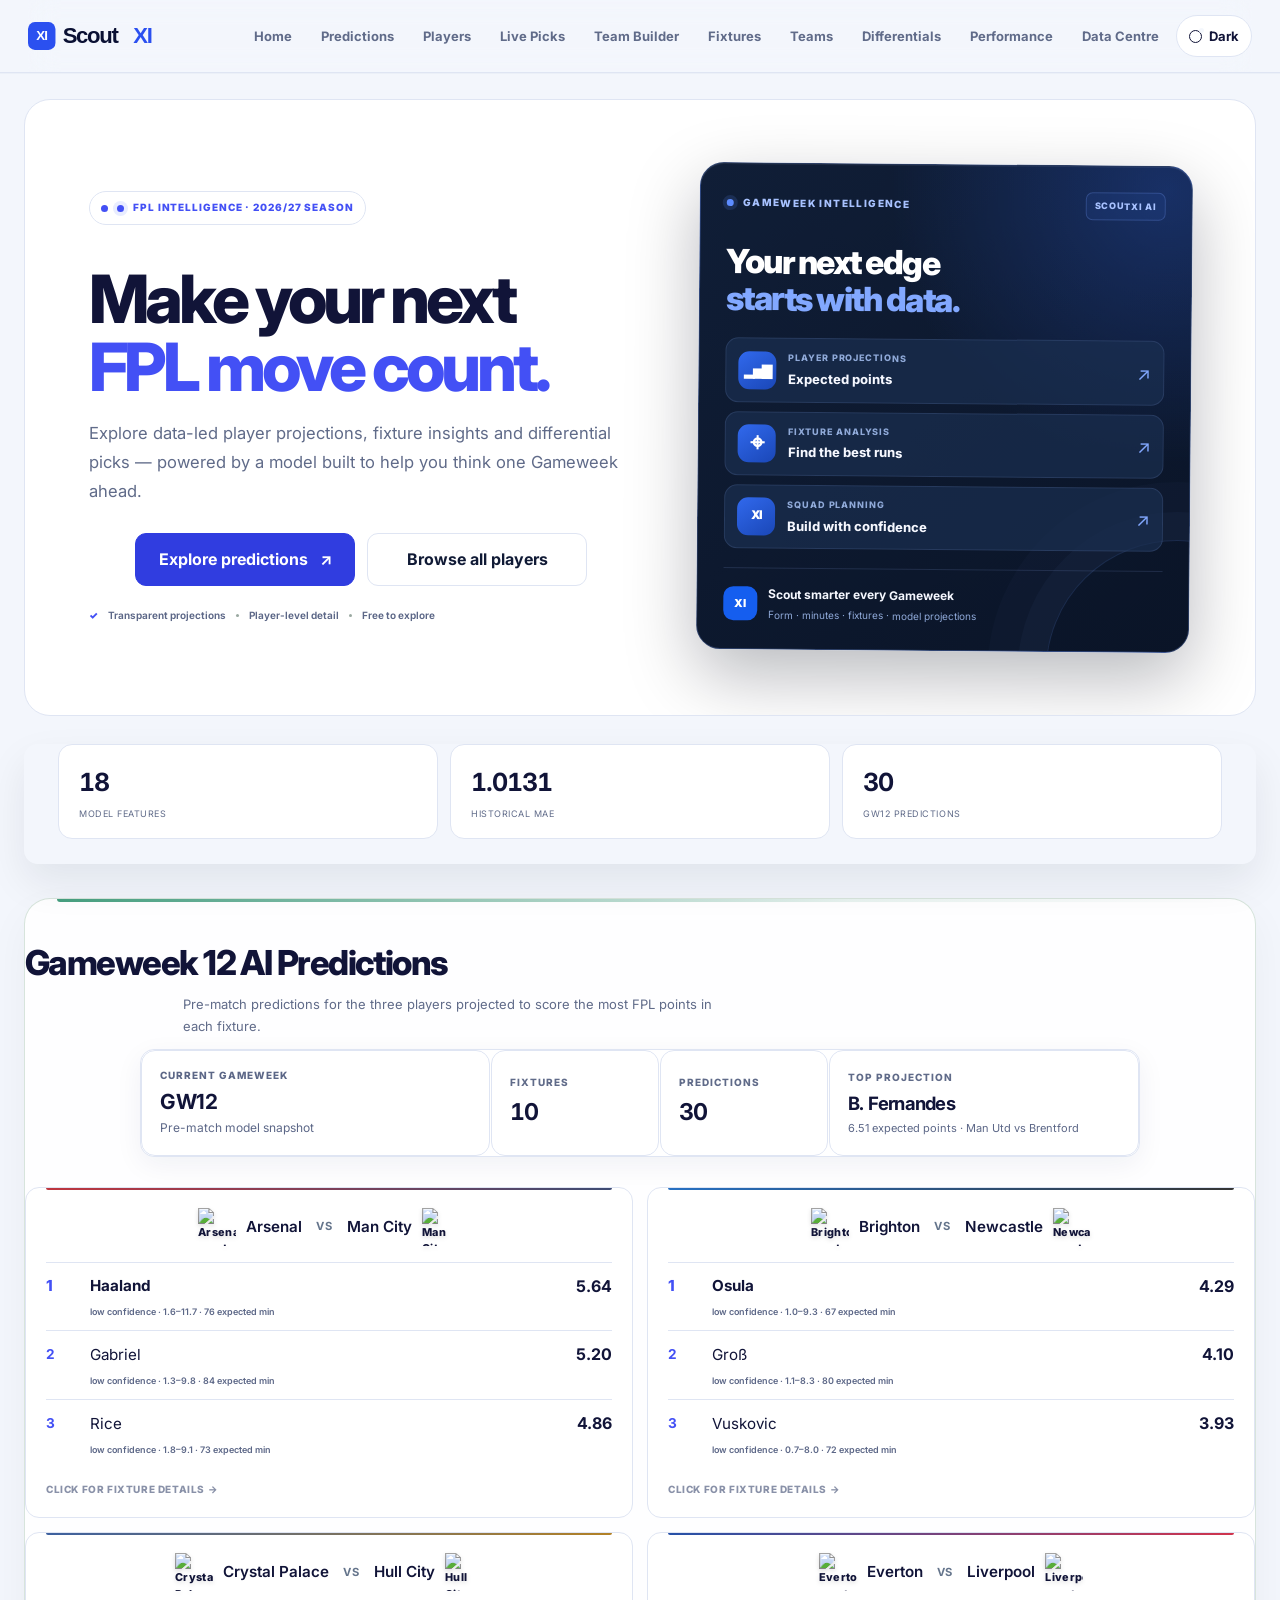
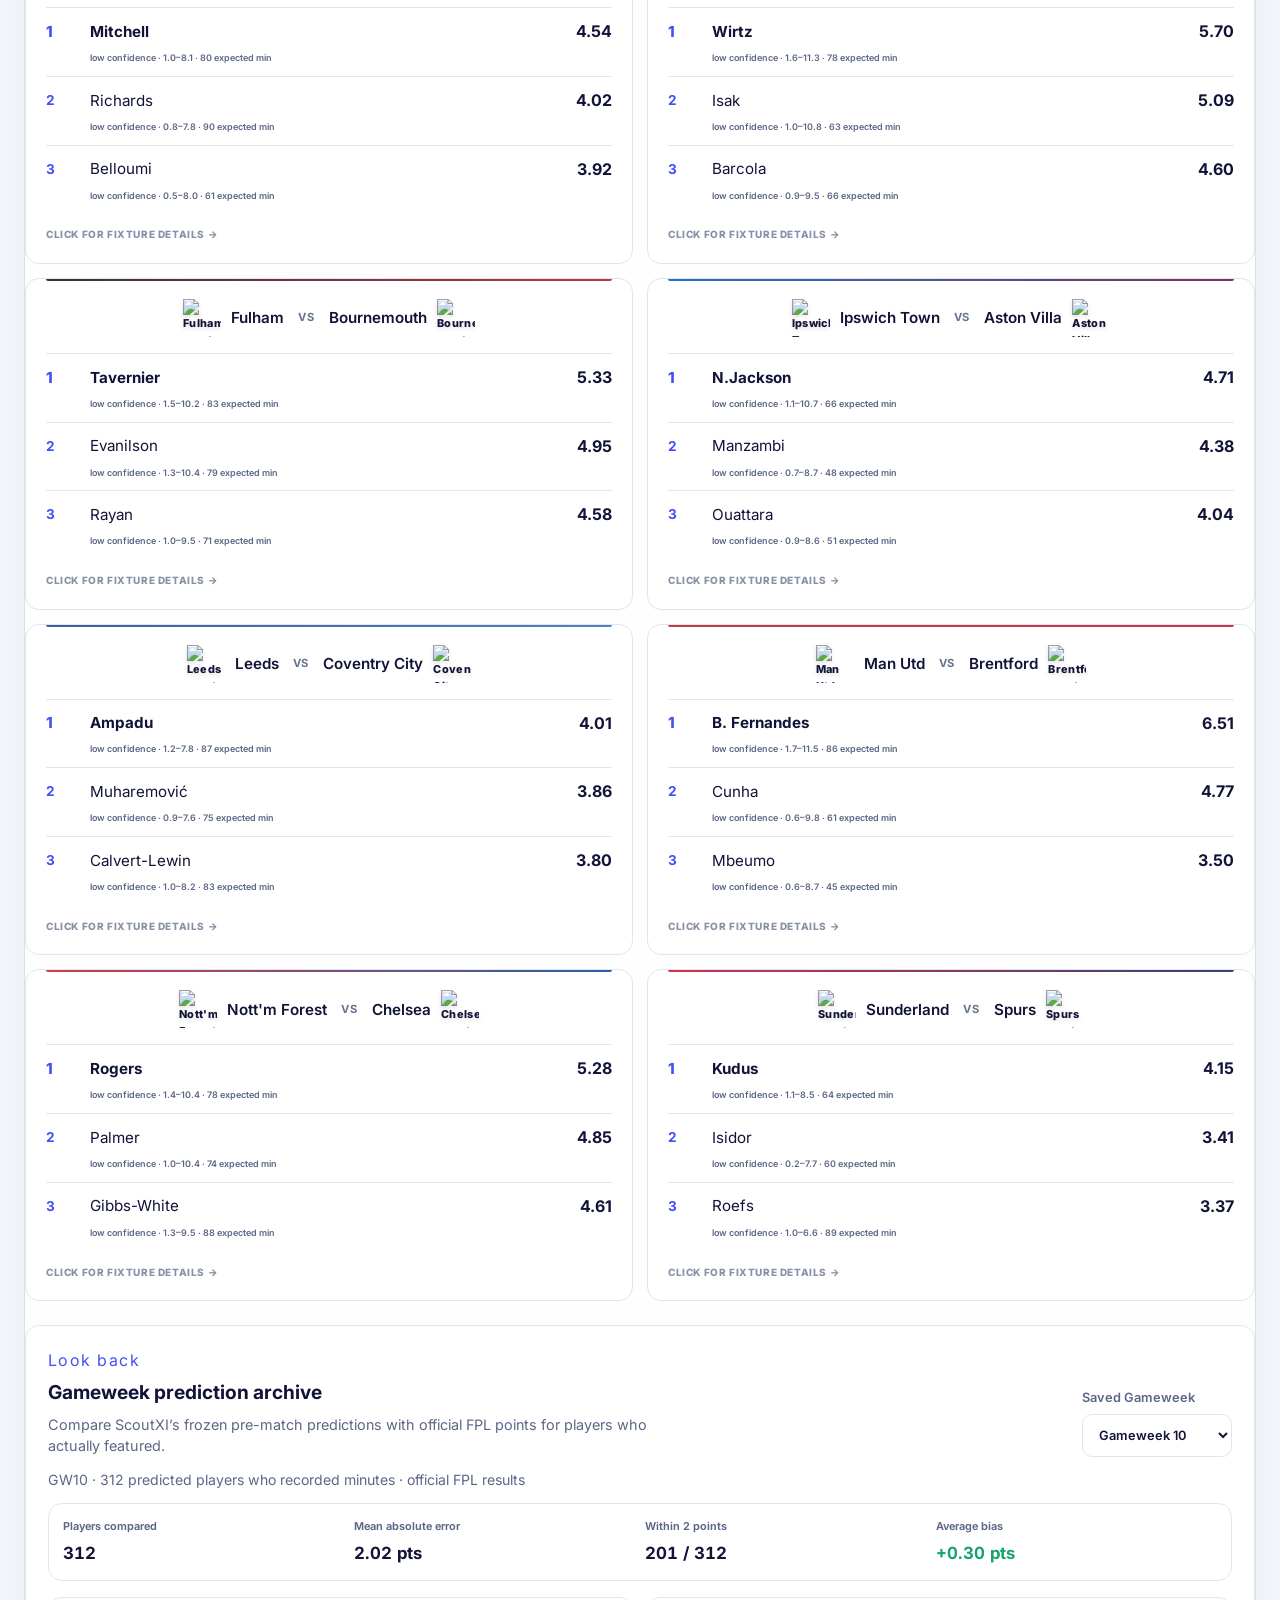
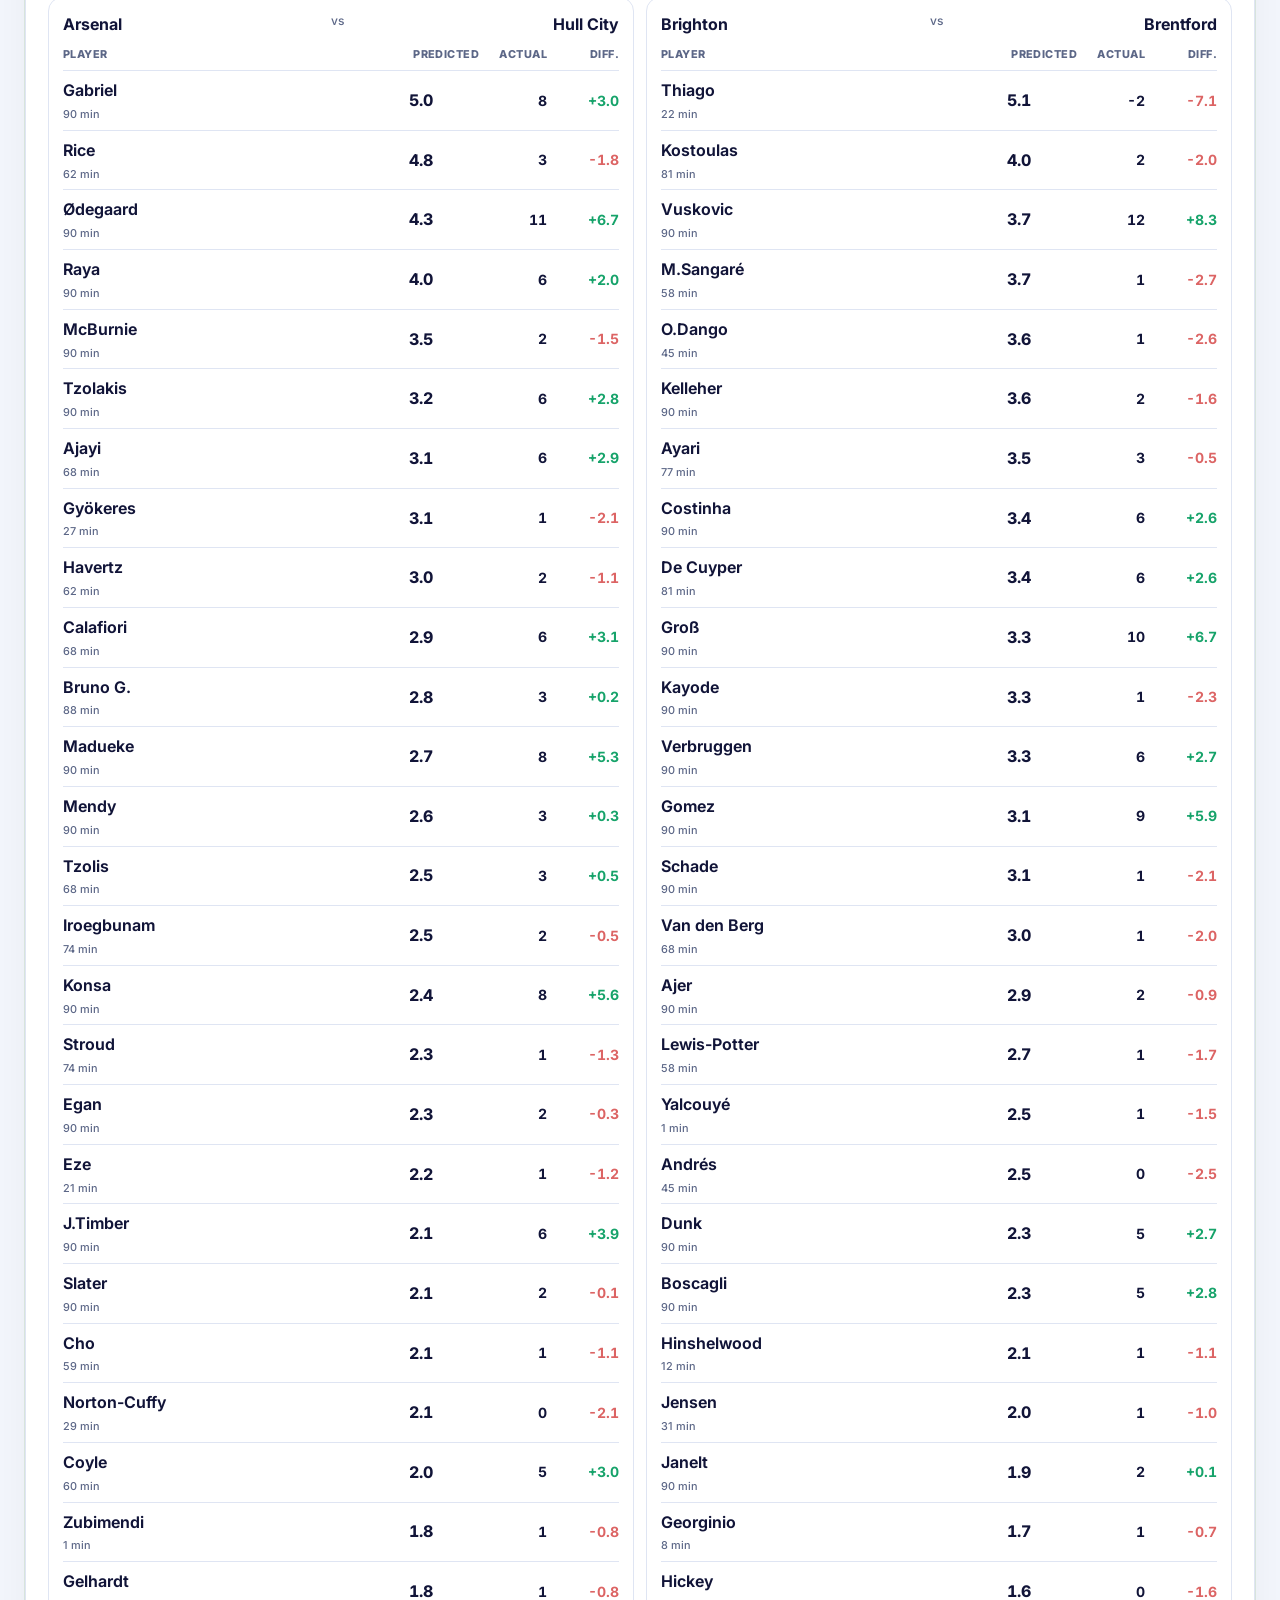
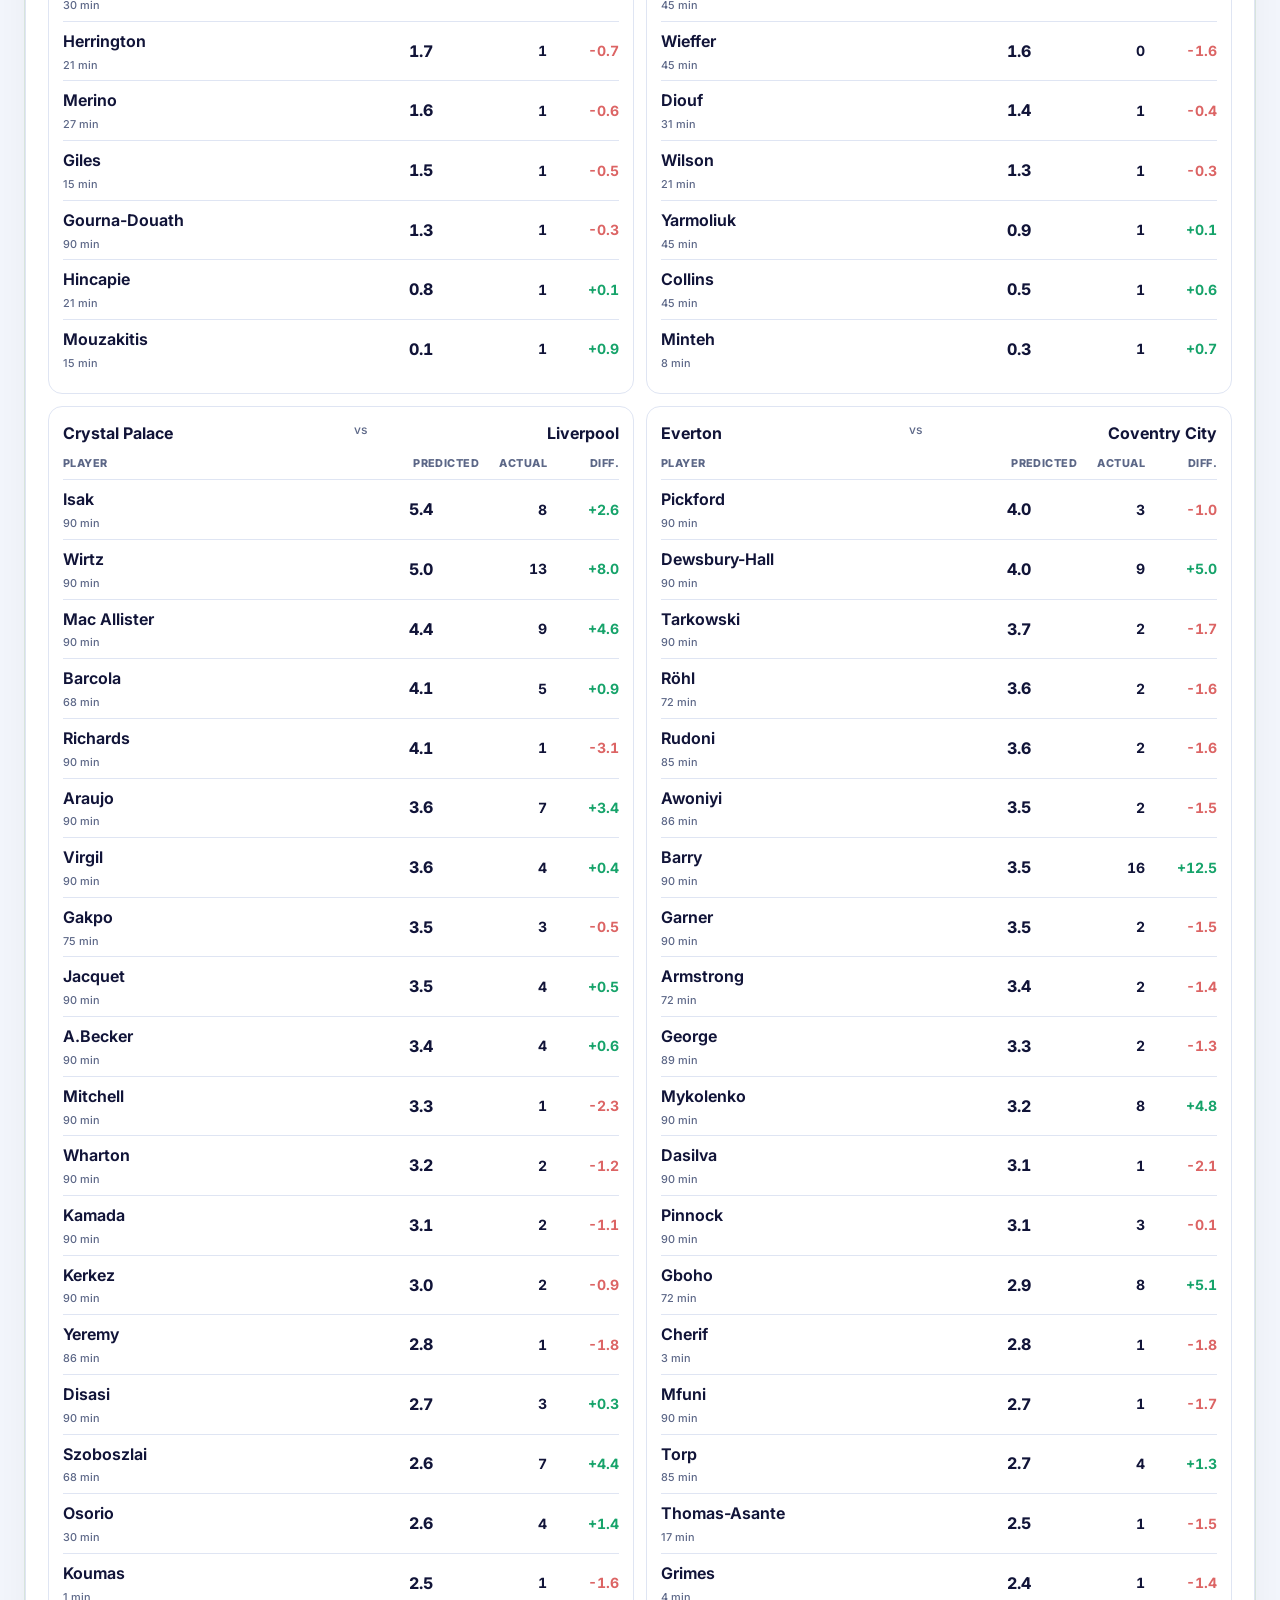
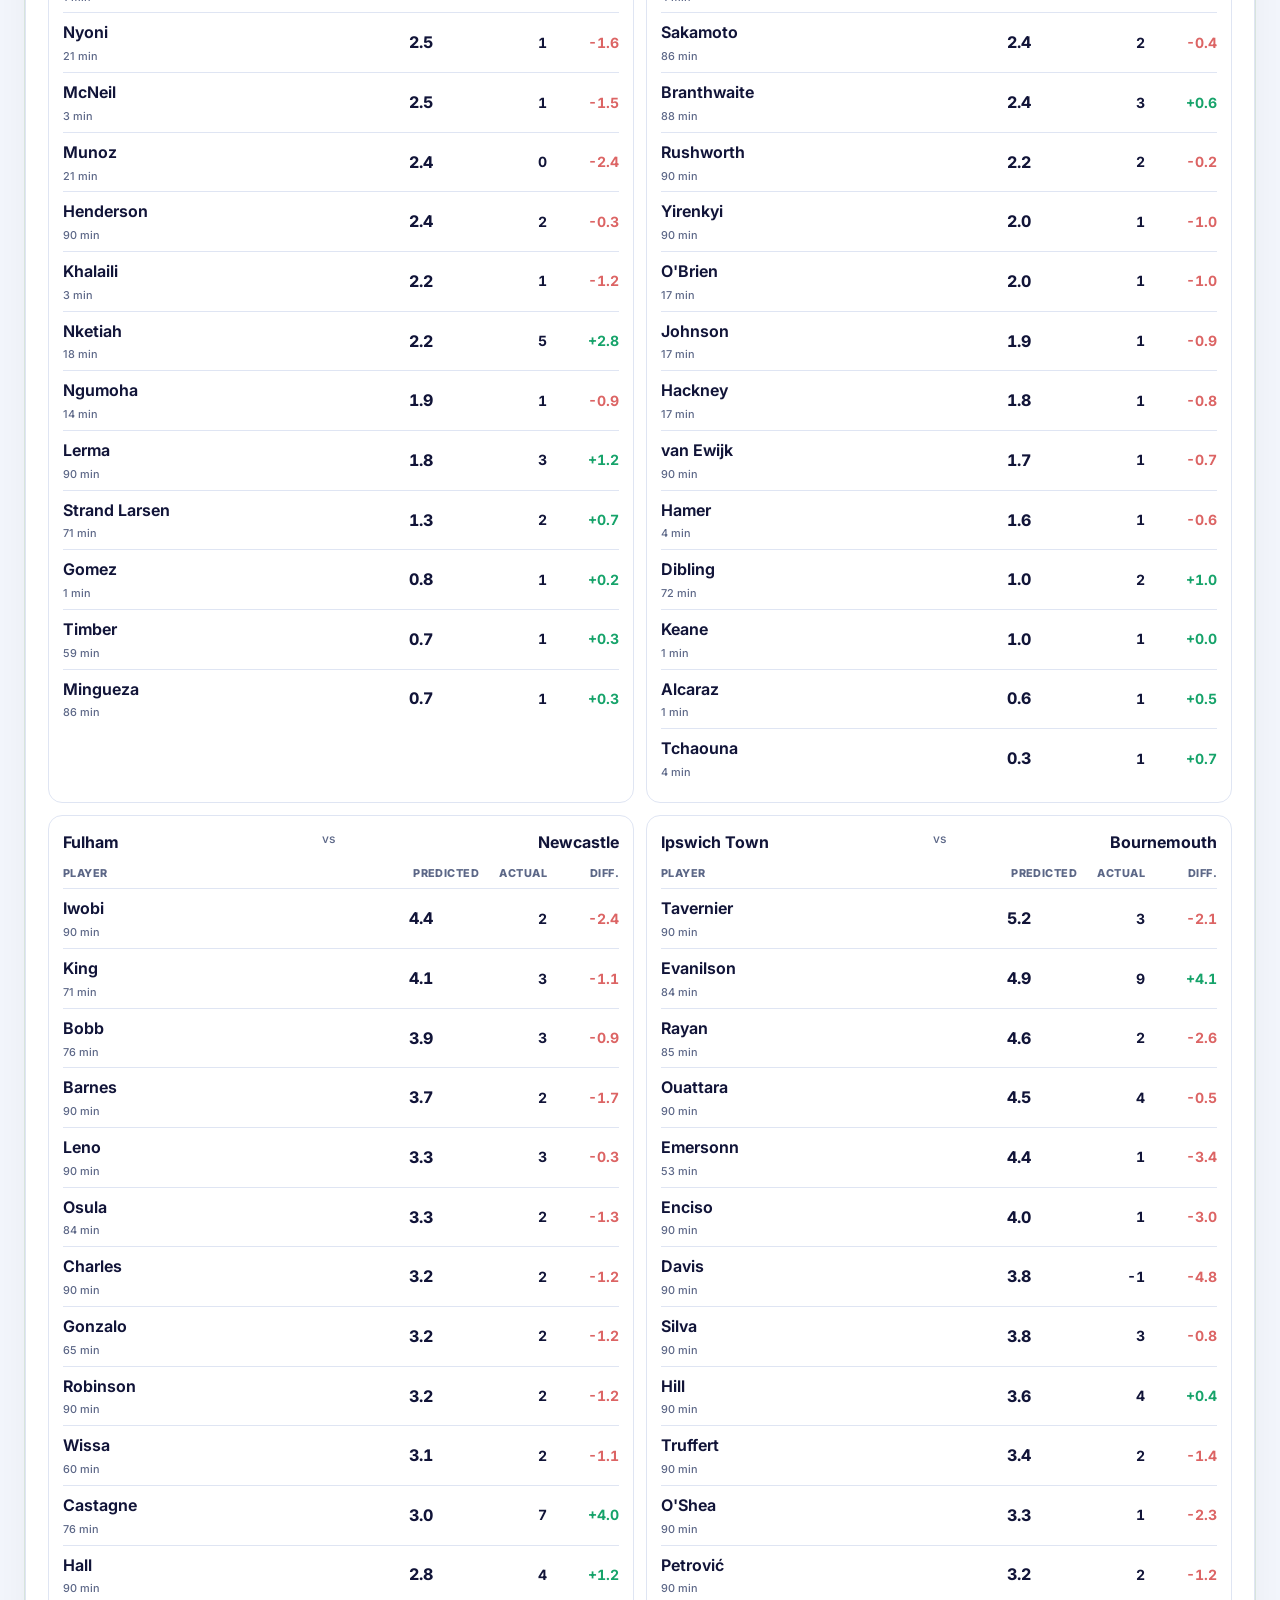
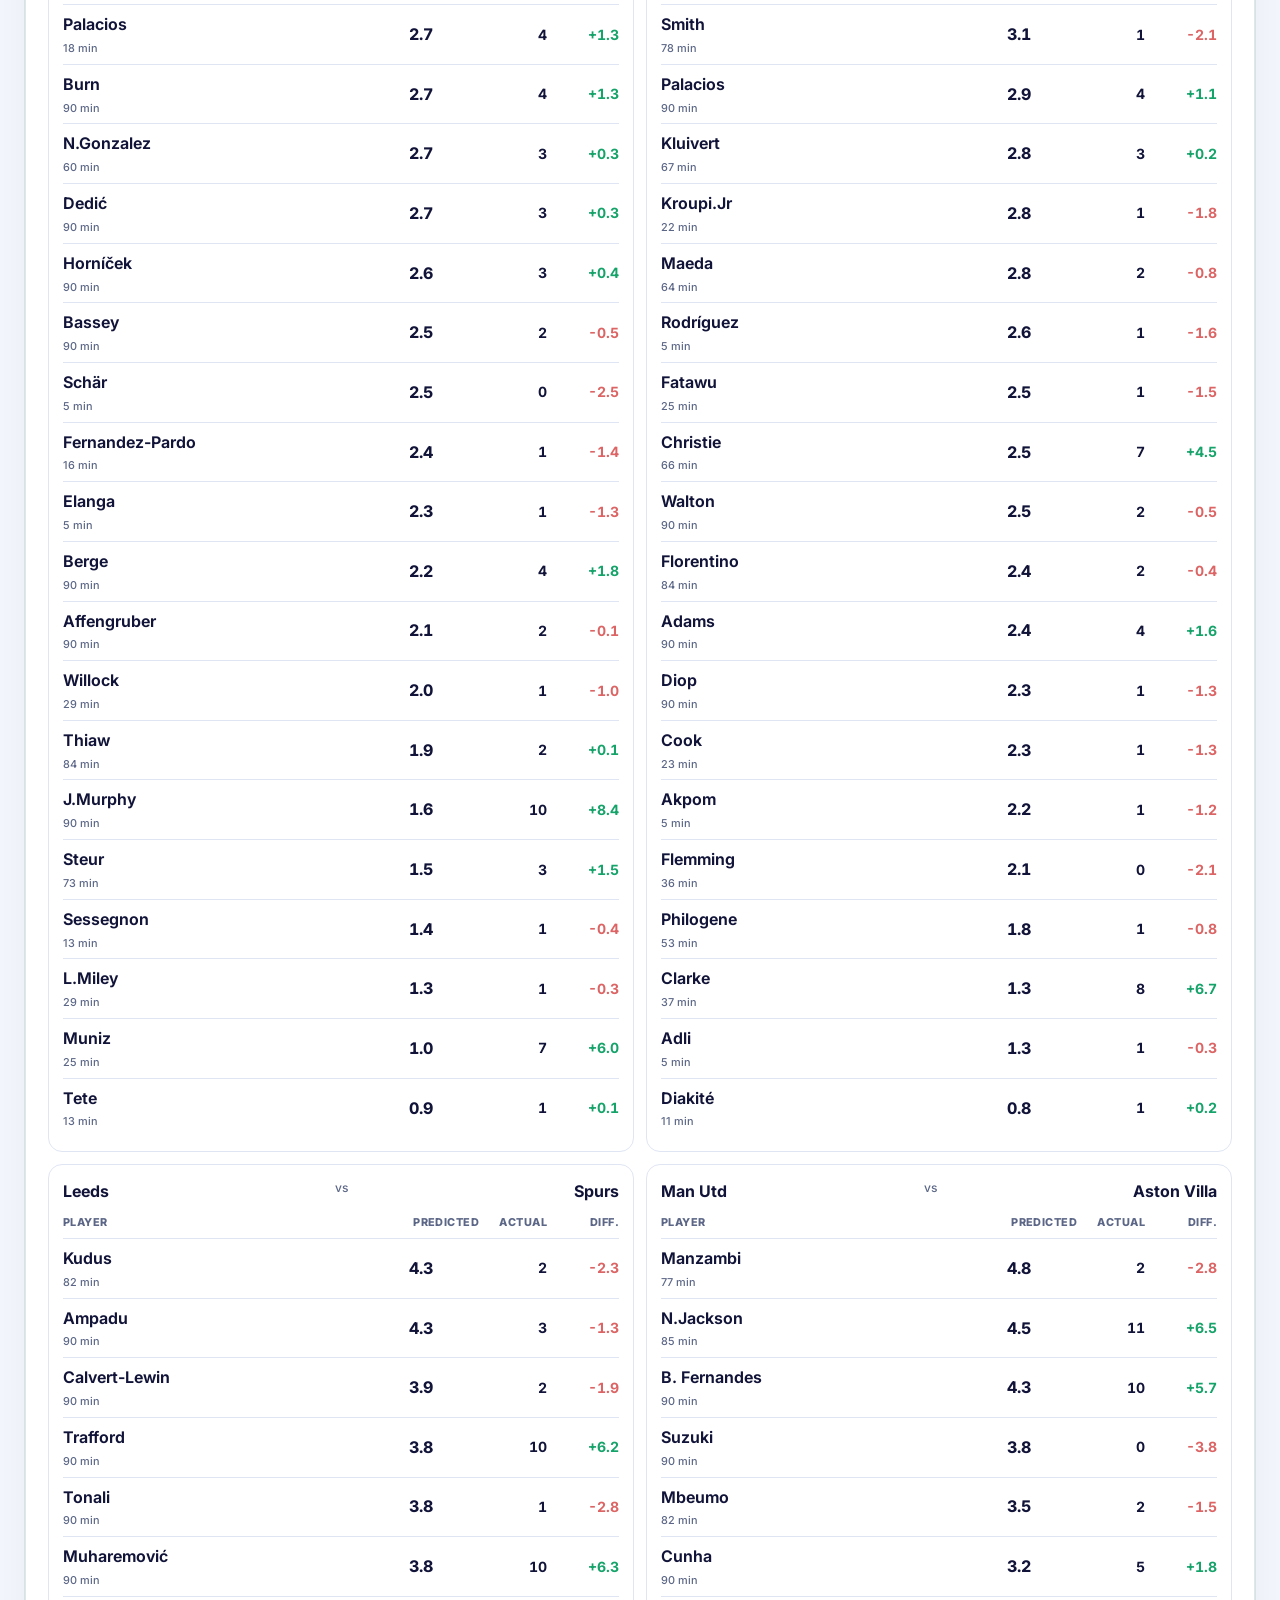
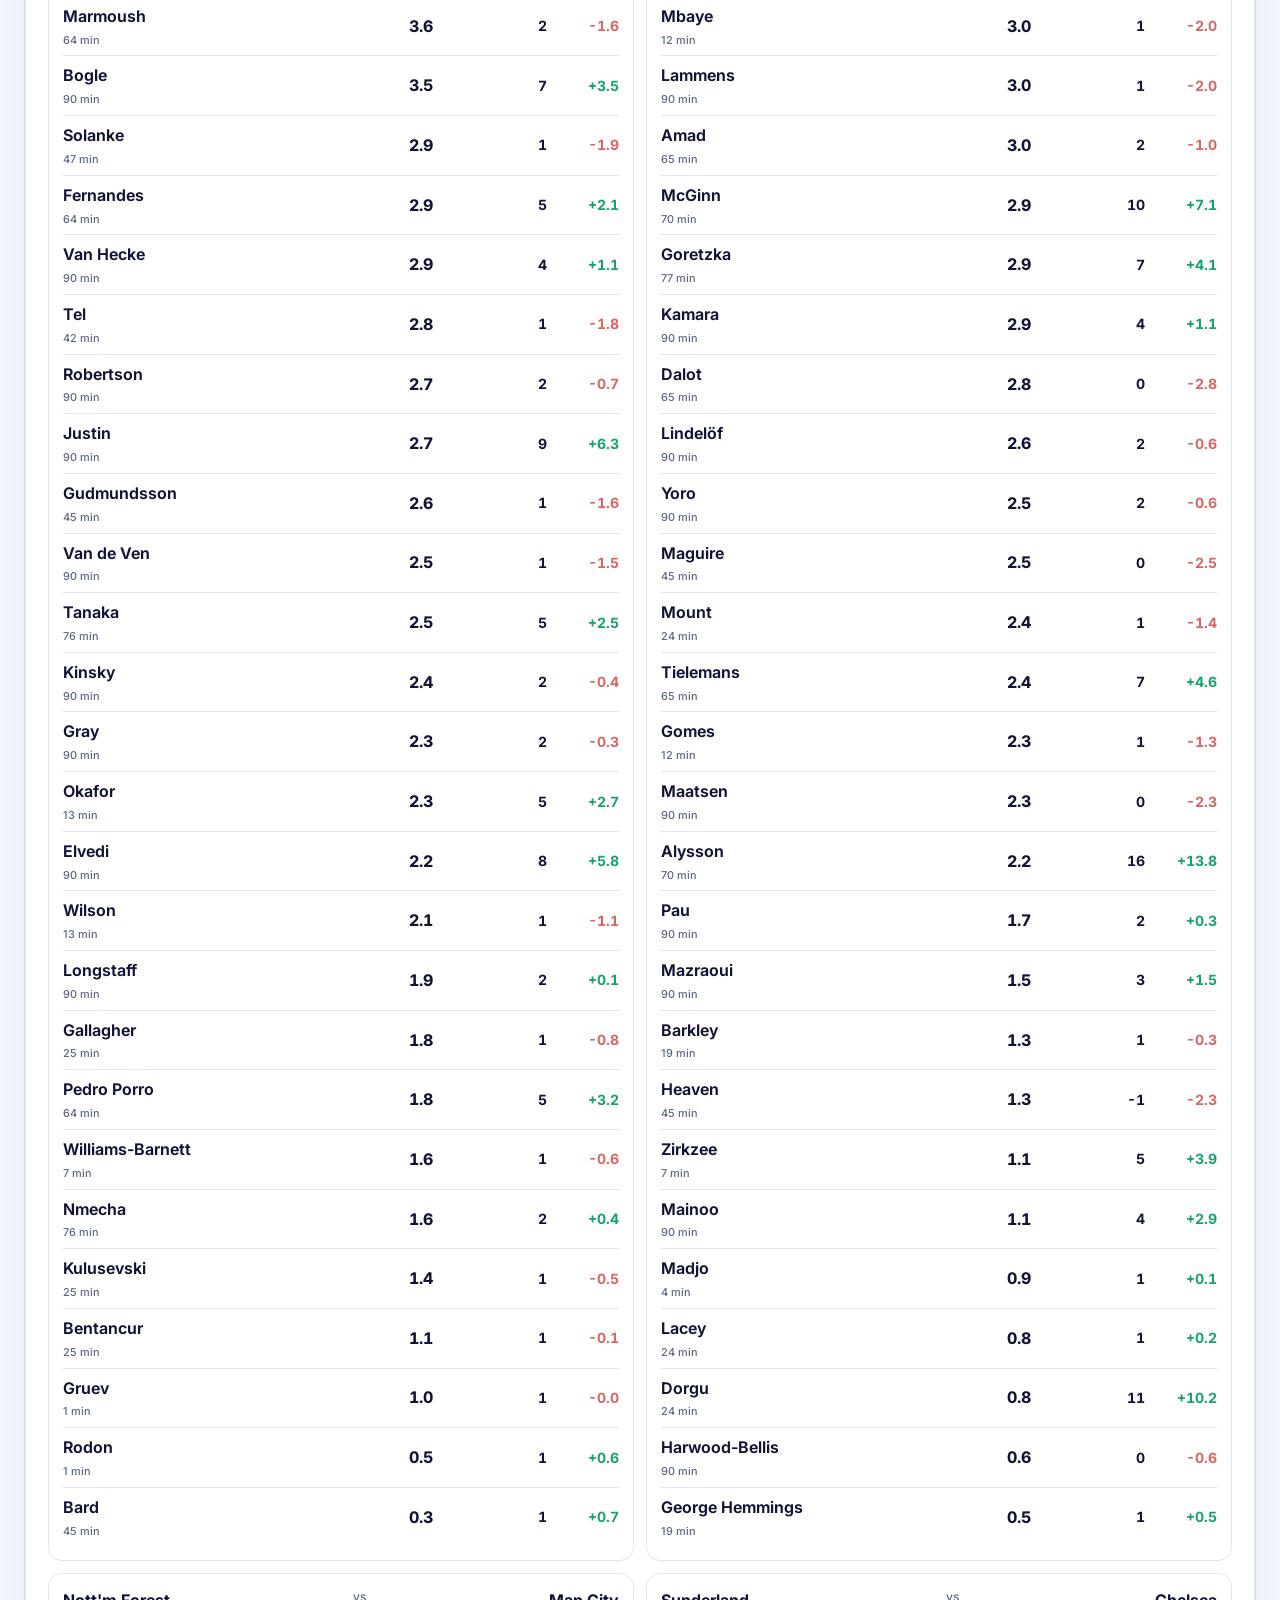
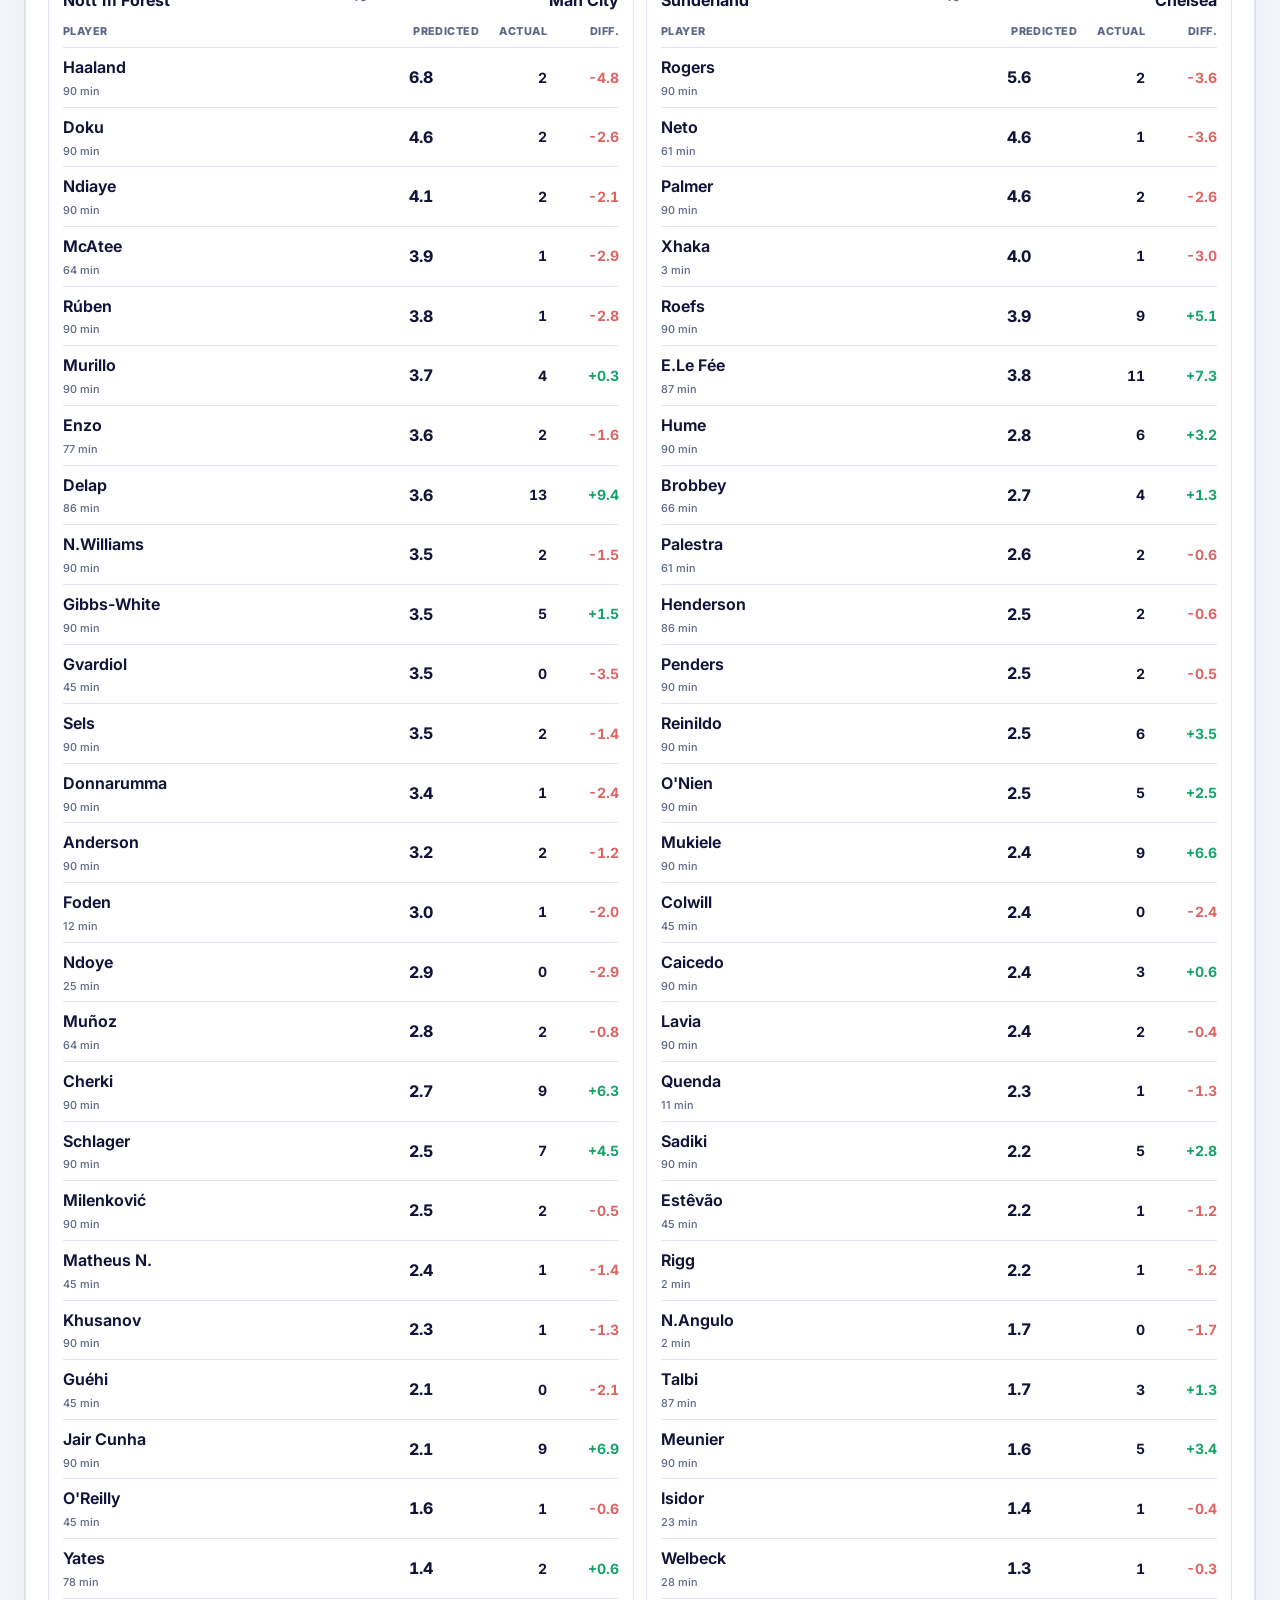
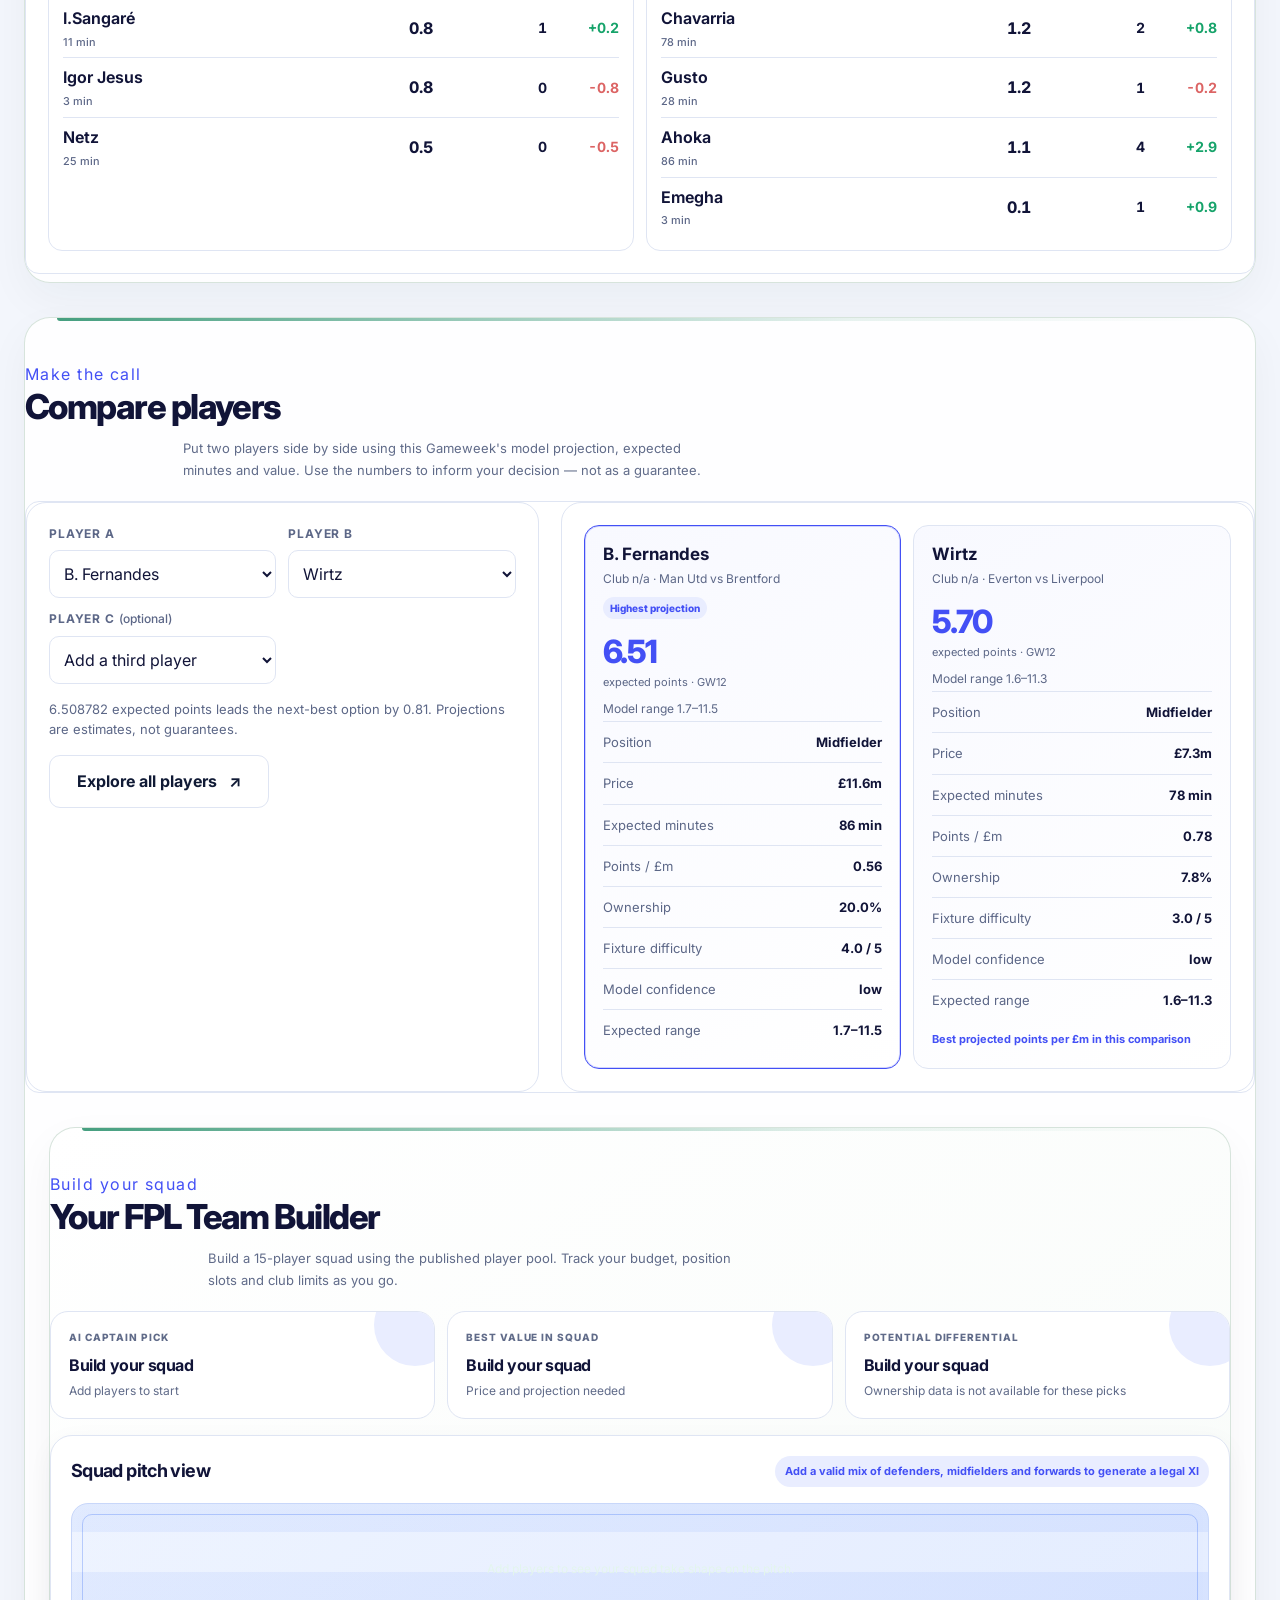
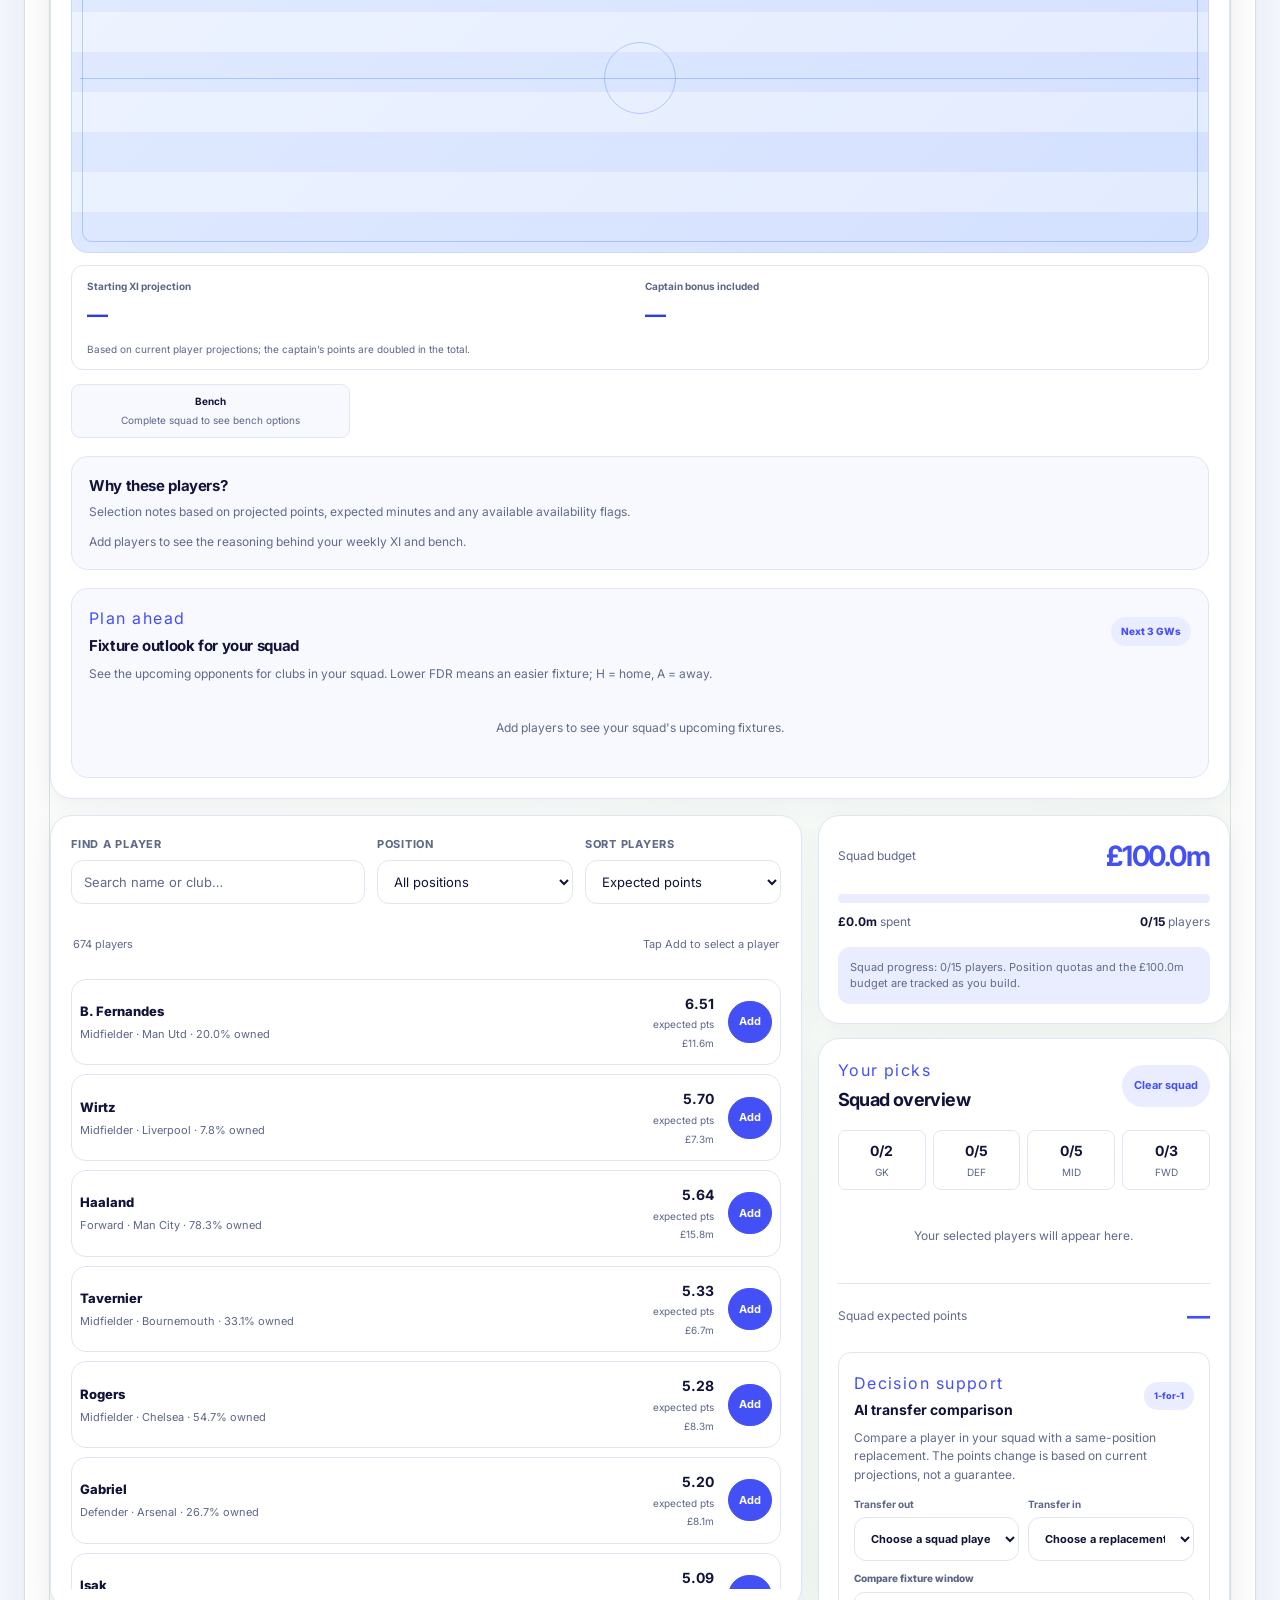
==== index.html @ 13b065d4 "Update Gameweek 12 predictions and player data" ====
<!DOCTYPE html>
<html lang="en">
<head>
    <meta charset="UTF-8">
    <meta name="viewport" content="width=device-width, initial-scale=1.0">

    <title>ScoutXI · AI-powered FPL analytics</title>
    <meta name="description" content="ScoutXI uses AI-powered predictions, player analytics, fixture difficulty and squad planning to help Fantasy Premier League managers make smarter decisions.">
    <meta property="og:type" content="website">
    <meta property="og:title" content="ScoutXI — Make your next FPL move count">
    <meta property="og:description" content="AI-powered FPL predictions, player insights, fixture difficulty and smarter squad planning.">
    <meta property="og:url" content="https://jahkseh.github.io/ai-fpl-predictor/">
    <meta property="og:image" content="https://jahkseh.github.io/ai-fpl-predictor/social-preview.svg">
    <meta property="og:image:width" content="1200">
    <meta property="og:image:height" content="630">
    <meta name="twitter:card" content="summary_large_image">
    <meta name="twitter:title" content="ScoutXI — Make your next FPL move count">
    <meta name="twitter:description" content="AI-powered FPL predictions, player insights and smarter squad planning.">
    <meta name="twitter:image" content="https://jahkseh.github.io/ai-fpl-predictor/social-preview.svg">
    <meta name="theme-color" content="#2B50F0">
    <link rel="icon" type="image/svg+xml" href="assets/scoutxi-icon.svg">

    <style>
        * {
            box-sizing: border-box;
            margin: 0;
            padding: 0;
        }

        body {
            font-family: Arial, Helvetica, sans-serif;
            background: #0b1220;
color: #e5e7eb;
        }

      :root {
    --bg: #0b1220;
    --surface: #111827;
    --surface-soft: #162033;
    --border: #243047;
    --text: #e5e7eb;
    --text-muted: #94a3b8;
    --accent: #27d17f;
    --accent-hover: #20b86d;
    --hero: #0f172a;
    --header: #0f172a;
    --footer: #0f172a;
}

body {
    font-family: Arial, Helvetica, sans-serif;
    background: var(--bg);
    color: var(--text);
    transition: background 0.25s ease, color 0.25s ease;
}

header {
    background: var(--header);
    color: white;
    padding: 20px 40px;
}

.navbar {
    max-width: 1200px;
    margin: 0 auto;
    display: flex;
    justify-content: space-between;
    align-items: center;
}

.logo {
    font-size: 24px;
    font-weight: 700;
}

.logo span {
    color: var(--accent);
}

nav a {
    color: white;
    text-decoration: none;
    margin-left: 25px;
    font-size: 15px;
}

nav a:hover {
    color: var(--accent);
}

.hero {
    background: var(--hero);
    color: white;
    padding: 80px 20px 100px;
    text-align: center;
    position: relative;
    overflow: hidden;
}

.hero::before {
    content: "";
    position: absolute;
    inset: 28px 8%;
    border: 1px solid rgba(255, 255, 255, 0.07);
    border-radius: 18px;
    background:
        linear-gradient(
            to right,
            transparent 49.9%,
            rgba(255, 255, 255, 0.06) 50%,
            transparent 50.1%
        );
}

.hero::after {
    content: "";
    position: absolute;
    width: 150px;
    height: 150px;
    border: 1px solid rgba(255, 255, 255, 0.07);
    border-radius: 50%;
    left: 50%;
    top: 50%;
    transform: translate(-50%, -50%);
}

.hero > * {
    position: relative;
    z-index: 1;
}

.hero h1 {
    font-size: 52px;
    margin-bottom: 20px;
}

.hero h1 span {
    color: var(--accent);
}

.hero p {
    max-width: 650px;
    margin: 0 auto 30px;
    font-size: 18px;
    line-height: 1.6;
    color: #d6dbea;
}

.hero-stats {
    max-width: 620px;
    margin: 34px auto 0;
    display: grid;
    grid-template-columns: repeat(3, 1fr);
    gap: 1px;
    background: rgba(255, 255, 255, 0.10);
    border: 1px solid rgba(255, 255, 255, 0.08);
    border-radius: 14px;
    overflow: hidden;
}

.hero-stat {
    padding: 18px 12px;
    background: rgba(15, 23, 42, 0.75);
}

.hero-stat strong {
    display: block;
    font-size: 1.35rem;
    color: white;
    margin-bottom: 5px;
}

.hero-stat span {
    display: block;
    color: #94a3b8;
    font-size: 0.75rem;
    text-transform: uppercase;
    letter-spacing: 0.06em;
}

@media (max-width: 800px) {
    .hero-stats {
        grid-template-columns: 1fr;
        max-width: 280px;
    }
}
.section {
    max-width: 1200px;
    margin: 0 auto;
    padding: 60px 20px;
}

.section-title {
    text-align: center;
    margin-bottom: 40px;
}

.section-title h2 {
    font-size: 32px;
    margin-bottom: 10px;
}

.section-title p {
    color: var(--text-muted);
}

.prediction-grid {
    display: grid;
    grid-template-columns: repeat(3, 1fr);
    gap: 20px;
}

.prediction-card {
    background: var(--surface);
    border: 1px solid var(--border);
    border-radius: 16px;
    padding: 24px;
    transition: transform 0.2s ease, border-color 0.2s ease, box-shadow 0.2s ease;
    position: relative;
    overflow: hidden;
}

.prediction-card:hover {
    transform: translateY(-4px);
    border-color: var(--accent);
    box-shadow: 0 12px 30px rgba(0, 0, 0, 0.25);
}

.prediction-card .rank {
    display: inline-block;
    font-size: 0.72rem;
    font-weight: 700;
    letter-spacing: 0.08em;
    color: var(--accent);
    margin-bottom: 12px;
}

.prediction-card h3 {
    margin: 0 0 8px;
    font-size: 1.25rem;
    color: var(--text);
}

.prediction-card .fixture {
    color: var(--text-muted);
    font-size: 0.9rem;
    margin-bottom: 18px;
}

.prediction-card .points {
    font-size: 2rem;
    font-weight: 800;
    color: var(--text);
}

.prediction-card .points small {
    display: block;
    margin-top: 4px;
    font-size: 0.72rem;
    font-weight: 500;
    color: #64748b;
    text-transform: uppercase;
    letter-spacing: 0.06em;
}

.fixture-grid {
    display: grid;
    grid-template-columns: repeat(2, 1fr);
    gap: 20px;
}

.fixture-card {
    background: var(--surface);
    border: 1px solid var(--border);
    border-radius: 16px;
    padding: 20px;
    transition: transform 0.2s ease, border-color 0.2s ease, box-shadow 0.2s ease;
}

.fixture-card:hover {
    transform: translateY(-3px);
    border-color: var(--accent);
    box-shadow: 0 10px 25px rgba(0, 0, 0, 0.22);
}

.fixture-teams {
    display: flex;
    align-items: center;
    justify-content: center;
    gap: 10px;
    margin-bottom: 16px;
    flex-wrap: wrap;
}

.team-badge {
    width: 34px;
    height: 34px;
    display: inline-flex;
    align-items: center;
    justify-content: center;
    border-radius: 50%;
    background: var(--surface-soft);
    border: 1px solid #334155;
    color: var(--accent);
    font-size: 0.68rem;
    font-weight: 800;
    letter-spacing: 0.03em;
}

.team-name {
    color: var(--text);
    font-size: 0.95rem;
    font-weight: 600;
}

.vs {
    color: #64748b;
    font-size: 0.7rem;
    font-weight: 700;
    letter-spacing: 0.08em;
    margin: 0 4px;
}

.fixture-prediction {
    display: grid;
    grid-template-columns: 32px 1fr auto;
    align-items: center;
    gap: 12px;
    padding: 11px 0;
    border-top: 1px solid var(--border);
}.prediction-meta{grid-column:2 / -1;color:var(--text-muted);font-size:9px;font-weight:600;margin-top:-5px}

.fixture-prediction .rank {
    color: var(--accent);
    font-weight: 700;
    font-size: 0.85rem;
}

.fixture-prediction .player {
    color: var(--text);
    font-size: 0.95rem;
}

.fixture-prediction strong {
    color: var(--text);
    font-size: 1rem;
}
.fixture-prediction.top-pick .rank {
    font-size: 0.95rem;
    font-weight: 800;
}

.fixture-prediction.top-pick .player,
.fixture-prediction.top-pick strong {
    font-weight: 700;
}
.fixture-prediction.top-pick .player,
.fixture-prediction.top-pick strong {
    font-weight: 700;
}
.info-section {
    background: var(--bg);
    border-top: 1px solid var(--border);
}

.info-grid {
    display: grid;
    grid-template-columns: repeat(3, 1fr);
    gap: 25px;
}

.info-card {
    background: var(--surface);
    padding: 24px;
    border-radius: 16px;
    border: 1px solid var(--border);
}

.info-card h3 {
    margin-bottom: 12px;
    color: var(--text);
}

.info-card p {
    color: var(--text-muted);
    line-height: 1.6;
}

footer {
    background: var(--footer);
    color: #aeb6ca;
    text-align: center;
    padding: 25px;
    font-size: 14px;
}
/* Light theme */
body[data-theme="light"] {
    --bg: #f7f8fa;
    --surface: #ffffff;
    --surface-soft: #eef2f5;
    --border: #dce3ea;
    --text: #1f2937;
    --text-muted: #64748b;
    --accent: #20b86d;
    --accent-hover: #17945a;

    /* Keep the football-style dark hero/header */
    --hero: #0f172a;
    --header: #0f172a;
    --footer: #0f172a;
}

body[data-theme="light"] .fixture-card:hover,
body[data-theme="light"] .prediction-card:hover {    box-shadow: 0 10px 25px rgba(15, 23, 42, 0.10);
}
body[data-theme="light"] .hero-stats {
    background: #ffffff;
    border: 1px solid #dce3ea;
}

body[data-theme="light"] .hero-stat {
    background: #ffffff;
}

body[data-theme="light"] .hero-stat strong {
    color: #172033;
}

body[data-theme="light"] .hero-stat span {
    color: #64748b;
}
/* Theme toggle */
.theme-toggle {
    margin-left: 20px;
    padding: 8px 12px;
    border: 1px solid #334155;
    border-radius: 20px;
    background: transparent;
    color: white;
    font-size: 13px;
    font-weight: 600;
    cursor: pointer;
    transition: background 0.2s ease, border-color 0.2s ease;
}

.theme-toggle:hover {
    background: rgba(255, 255, 255, 0.08);
    border-color: var(--accent);
}

@media (max-width: 800px) {
    .prediction-grid,
    .fixture-grid,
    .info-grid {
        grid-template-columns: 1fr;
    }

    .navbar {
        flex-direction: column;
        gap: 15px;
    }

    nav a {
        margin: 0 8px;
    }

    .hero h1 {
        font-size: 38px;
    }
}


        /* Frontend refresh */
        .eyebrow {
            display: inline-flex;
            align-items: center;
            gap: 8px;
            margin-bottom: 18px;
            color: #aebbb5;
            font-size: 12px;
            font-weight: 800;
            letter-spacing: .11em;
            text-transform: uppercase;
        }

        .eyebrow::before {
            content: "";
            width: 7px;
            height: 7px;
            border-radius: 50%;
            background: var(--accent);
        }

        .hero-actions {
            display: flex;
            justify-content: center;
            align-items: center;
            gap: 14px;
            flex-wrap: wrap;
        }

        .hero-button,
        .hero-button:visited {
            width: 220px;
            min-height: 48px;
            display: inline-flex;
            align-items: center;
            justify-content: center;
            padding: 0 20px;
            border: 1px solid var(--accent);
            border-radius: 9px;
            background: var(--accent);
            color: #101a35 !important;
            font: inherit;
            font-weight: 700;
            line-height: 1;
            text-align: center;
            text-decoration: none;
            cursor: pointer;
            transition: background .2s ease, border-color .2s ease, color .2s ease, transform .2s ease;
        }

        .hero-button:hover,
        .hero-button:focus-visible {
            background: var(--accent-hover);
            border-color: var(--accent-hover);
            color: #101a35 !important;
            transform: translateY(-1px);
        }

        .fixture-card,
        .info-card,
        .player-card {
            box-shadow: 0 10px 28px rgba(15, 30, 22, .06);
        }

        .fixture-card:hover,
        .info-card:hover,
        .player-card:hover {
            box-shadow: 0 16px 34px rgba(15, 30, 22, .10);
        }
        .fixture-card.interactive-fixture{cursor:pointer}.fixture-card.interactive-fixture:hover,.fixture-card.interactive-fixture:focus-visible{border-color:var(--home-team-colour);box-shadow:0 0 0 2px color-mix(in srgb,var(--home-team-colour) 18%,transparent),0 16px 34px rgba(15,30,22,.12);outline:none}.fixture-card.interactive-fixture:focus-visible{box-shadow:0 0 0 3px color-mix(in srgb,var(--home-team-colour) 28%,transparent),0 16px 34px rgba(15,30,22,.12)}
        .player-card:hover,.player-card:focus-visible{border-color:var(--player-team-colour);box-shadow:0 0 0 2px color-mix(in srgb,var(--player-team-colour) 22%,transparent),0 16px 34px rgba(15,30,22,.12);outline:none}.player-card:focus-visible{box-shadow:0 0 0 3px color-mix(in srgb,var(--player-team-colour) 30%,transparent),0 16px 34px rgba(15,30,22,.12)}
        .fixture-open-hint{margin-top:14px;color:var(--text-muted);font-size:10px;font-weight:800;letter-spacing:.06em;text-transform:uppercase;opacity:.72}.fixture-card:hover .fixture-open-hint,.fixture-card:focus-visible .fixture-open-hint{color:var(--home-team-colour);opacity:1}
        .fixture-modal{position:fixed;inset:0;z-index:1000;display:flex;align-items:center;justify-content:center;padding:24px;background:rgba(5,10,18,.68);backdrop-filter:blur(5px)}.fixture-modal[hidden]{display:none}.fixture-modal-panel{width:min(100%,620px);max-height:min(720px,calc(100vh - 48px));overflow:auto;border:1px solid var(--border);border-radius:20px;background:var(--surface);box-shadow:0 28px 80px rgba(0,0,0,.28)}
        .fixture-modal-head{position:sticky;top:0;z-index:1;padding:22px 24px 18px;background:var(--surface);border-bottom:1px solid var(--border)}.fixture-modal-topline{display:flex;align-items:center;justify-content:space-between;gap:16px;margin-bottom:16px}.fixture-modal-kicker{color:var(--text-muted);font-size:10px;font-weight:800;letter-spacing:.1em;text-transform:uppercase}.fixture-modal-close{width:36px;height:36px;display:inline-flex;align-items:center;justify-content:center;border:1px solid var(--border);border-radius:50%;background:var(--surface-soft);color:var(--text);font-size:18px;cursor:pointer}.fixture-modal-close:hover,.fixture-modal-close:focus-visible{border-color:var(--accent);outline:none}
        .fixture-modal-teams{display:flex;align-items:center;justify-content:center;flex-wrap:wrap;gap:10px}.fixture-modal-teams strong{color:var(--text);font-size:1.15rem}.fixture-modal-vs{color:var(--text-muted);font-size:10px;font-weight:800;letter-spacing:.08em}.fixture-modal-body{padding:20px 24px 24px}.fixture-modal-summary{margin-bottom:18px;padding:13px 15px;border:1px solid var(--border);border-radius:12px;background:var(--surface-soft);color:var(--text-muted);font-size:12px;line-height:1.55}.fixture-modal-summary strong{color:var(--text)}.fixture-modal-list{display:grid;gap:9px}
        .fixture-modal-player{display:grid;grid-template-columns:34px 1fr auto;align-items:center;gap:12px;padding:13px 14px;border:1px solid var(--border);border-radius:12px;background:var(--surface);text-decoration:none;transition:border-color .2s ease,transform .2s ease}.fixture-modal-player:hover,.fixture-modal-player:focus-visible{transform:translateY(-1px);border-color:var(--player-team-colour);outline:none}.fixture-modal-rank{color:var(--accent-hover);font-size:12px;font-weight:900}.fixture-modal-player-name{display:block;color:var(--text);font-size:14px;font-weight:700}.fixture-modal-player-meta{display:block;margin-top:3px;color:var(--text-muted);font-size:10px}.fixture-modal-points{color:var(--text);font-size:1.05rem;font-weight:800}.fixture-modal-footer{margin-top:18px;color:var(--text-muted);font-size:11px;line-height:1.5}body.modal-open{overflow:hidden}
        @media(max-width:520px){.fixture-modal{align-items:flex-end;padding:10px}.fixture-modal-panel{max-height:calc(100vh - 20px);border-radius:18px 18px 12px 12px}.fixture-modal-head,.fixture-modal-body{padding-left:18px;padding-right:18px}.fixture-modal-teams strong{font-size:1rem}}


        .theme-toggle {
            display: inline-flex;
            align-items: center;
            justify-content: center;
            gap: 7px;
        }

        .theme-toggle-icon {
            width: 13px;
            height: 13px;
            display: inline-block;
            border: 1.5px solid currentColor;
            border-radius: 50%;
            position: relative;
        }

        .theme-toggle-icon::after {
            content: "";
            position: absolute;
            width: 5px;
            height: 5px;
            top: -3px;
            right: -3px;
            border-radius: 50%;
            background: var(--header);
        }

        .feature-card {
            position: relative;
            overflow: hidden;
            transition: transform .2s ease, border-color .2s ease, box-shadow .2s ease;
        }

        .feature-card::after {
            content: "";
            position: absolute;
            width: 90px;
            height: 90px;
            right: -42px;
            bottom: -42px;
            border: 1px solid rgba(39, 209, 127, .12);
            border-radius: 50%;
        }

        .feature-icon {
            width: 42px;
            height: 42px;
            margin-bottom: 18px;
            display: inline-flex;
            align-items: center;
            justify-content: center;
            border: 1px solid rgba(39, 209, 127, .25);
            border-radius: 12px;
            background: rgba(39, 209, 127, .08);
            color: var(--accent);
        }

        .feature-icon svg {
            width: 23px;
            height: 23px;
            fill: none;
            stroke: currentColor;
            stroke-width: 1.8;
            stroke-linecap: round;
            stroke-linejoin: round;
        }

        .featured-note-icon {
            position: relative;
        }

        .featured-note-icon::before {
            content: "";
            width: 9px;
            height: 9px;
            display: block;
            border: 2px solid var(--accent-hover);
            border-radius: 3px;
            transform: rotate(45deg);
        }

        .player-card-visual {
            min-height: 64px;
            display: flex;
            align-items: flex-start;
            justify-content: space-between;
            gap: 14px;
        }

        .featured-note {
            max-width: 900px;
            margin: 0 auto 30px;
            padding: 13px 16px;
            display: flex;
            align-items: center;
            gap: 12px;
            background: var(--surface);
            border: 1px solid var(--border);
            border-radius: 12px;
        }

        .featured-note-icon {
            flex: 0 0 auto;
            width: 32px;
            height: 32px;
            display: inline-flex;
            align-items: center;
            justify-content: center;
            border-radius: 9px;
            background: rgba(32, 184, 109, .12);
            color: var(--accent-hover);
            font-size: 10px;
            font-weight: 900;
            letter-spacing: .05em;
        }

        .featured-note p {
            margin: 0;
            color: var(--text-muted);
            font-size: 13px;
            line-height: 1.55;
        }

        .featured-note strong {
            color: var(--text);
        }

        .players-section {
            background: var(--surface-soft);
        }

        .player-card {
            position: relative;
            overflow: hidden;
            min-height: 190px;
            display: flex;
            flex-direction: column;
        }


        .player-card {
            color: inherit;
            text-decoration: none;
            cursor: pointer;
        }

        .player-card h3 {
            color: var(--text);
        }

        .player-card-link {
            margin-top: 14px;
            color: var(--accent-hover);
            font-size: 11px;
            font-weight: 800;
            letter-spacing: .05em;
            text-transform: uppercase;
        }

        .player-card:hover .player-card-link {
            color: var(--accent);
        }

        .player-card:hover,
        .player-card:focus-visible {
            border-color: var(--player-team-colour);
        }

        @property --player-border-progress {
            syntax: "<angle>";
            inherits: false;
            initial-value: 0deg;
        }

        .player-card::before {
            content: "";
            position: absolute;
            inset: 0 0 auto 0;
            height: 3px;
            border-radius: 16px 16px 0 0;
            background: var(--player-team-colour);
            pointer-events: none;
        }

        .player-card::after {
            content: "";
            position: absolute;
            inset: 0;
            padding: 3px;
            border-radius: 16px;
            background: conic-gradient(
                from -90deg,
                var(--player-team-colour) 0deg,
                var(--player-team-colour) var(--player-border-progress),
                transparent var(--player-border-progress),
                transparent 360deg
            );
            -webkit-mask:
                linear-gradient(#000 0 0) content-box,
                linear-gradient(#000 0 0);
            -webkit-mask-composite: xor;
            mask:
                linear-gradient(#000 0 0) content-box,
                linear-gradient(#000 0 0);
            mask-composite: exclude;
            opacity: 0;
            pointer-events: none;
        }

        .player-card:hover::after,
        .player-card:focus-visible::after {
            opacity: 1;
            animation: playerBorderSweep .85s cubic-bezier(.22, 1, .36, 1) forwards;
        }

        @keyframes playerBorderSweep {
            from {
                --player-border-progress: 0deg;
            }
            to {
                --player-border-progress: 360deg;
            }
        }

        .player-rank {
            color: var(--accent-hover);
            font-size: 10px;
            font-weight: 800;
            letter-spacing: .08em;
            text-transform: uppercase;
        }

        .player-card h3 {
            margin: 10px 0 5px;
            font-size: 1.3rem;
        }

        .player-card > p {
            margin: 0;
            color: var(--text-muted);
            font-size: 13px;
        }

        .player-points {
            margin-top: auto;
            padding-top: 18px;
            display: flex;
            align-items: baseline;
            gap: 10px;
        }

        .player-points strong {
            margin: 0;
            font-size: 2rem;
            color: var(--text);
            letter-spacing: -.03em;
        }

        .player-points span {
            margin: 0;
            padding: 0;
            white-space: nowrap;            color: var(--text-muted);
            font-size: 11px;
            font-weight: 700;
            text-transform: uppercase;
            letter-spacing: .05em;
        }

        .loading {
            min-height: 110px;
            display: flex;
            align-items: center;
            justify-content: center;
        }

        @media (max-width: 800px) {
            .featured-note {
                align-items: flex-start;
            }

            .hero-actions {
                flex-direction: column;
            }

            .hero-button {
                width: min(100%, 280px);
            }
        }


                /* Team directory */
        .teams-section { background: var(--surface-soft); border-top: 1px solid var(--border); }
        .team-directory {
            display:grid;
            grid-template-columns:repeat(5,1fr);
            gap:10px;
        }
        .team-directory-card {
            --directory-team-colour:var(--accent);
            position:relative;
            display:flex;
            align-items:center;
            gap:10px;
            min-width:0;
            padding:12px;
            border:1px solid var(--border);
            border-radius:13px;
            background:var(--surface);
            color:var(--text);
            text-decoration:none;
            transition:transform .18s ease,border-color .18s ease,box-shadow .18s ease;
        }
        .team-directory-card::before {
            content:"";
            position:absolute;
            left:0;
            top:10px;
            bottom:10px;
            width:3px;
            border-radius:0 4px 4px 0;
            background:var(--directory-team-colour);
        }
        .team-directory-card:hover,.team-directory-card:focus-visible {
            transform:translateY(-2px);
            border-color:var(--directory-team-colour);
            box-shadow:0 0 0 2px color-mix(in srgb,var(--directory-team-colour) 14%,transparent),0 10px 24px rgba(15,30,22,.08);
            outline:none;
        }
        .team-directory-mark {
            width:34px;height:34px;flex:0 0 auto;
            display:flex;align-items:center;justify-content:center;
            border-radius:10px;
            border:1px solid var(--directory-team-colour);
            background:color-mix(in srgb,var(--directory-team-colour) 10%,var(--surface));
            color:var(--directory-team-colour);
            font-size:9px;font-weight:900;letter-spacing:.05em;
        }
        .team-directory-mark.club-crest{width:34px;height:34px;object-fit:contain;display:block;border:0;border-radius:0;background:transparent;padding:0}
        .team-directory-mark.club-crest-fallback{border-radius:0}
        .team-badge.team-crest-image{border:0!important;border-radius:0!important;background:transparent!important;box-shadow:none!important;padding:0!important;filter:none}
        .team-badge-link,.team-badge-link:hover .team-badge,.team-badge-link:focus-visible .team-badge{border-radius:0!important;box-shadow:none!important}
        .team-directory-name { min-width:0;font-size:11px;font-weight:800;white-space:nowrap;overflow:hidden;text-overflow:ellipsis; }
        .team-directory-arrow { margin-left:auto;color:var(--text-muted);font-size:13px; }
        @media(max-width:900px){.team-directory{grid-template-columns:repeat(3,1fr)}}
        @media(max-width:600px){.team-directory{grid-template-columns:repeat(2,1fr)}}
        @media(max-width:420px){.team-directory{grid-template-columns:1fr}}
        
        /* Differential picks */
        .differentials-section { background: var(--bg); border-top: 1px solid var(--border); }
        .differential-note { max-width:900px; margin:-10px auto 26px; padding:13px 16px; display:flex; align-items:center; gap:12px; border:1px solid var(--border); border-radius:12px; background:var(--surface); }
        .differential-note-icon { width:32px; height:32px; flex:0 0 auto; display:inline-flex; align-items:center; justify-content:center; border-radius:9px; background:rgba(32,184,109,.12); color:var(--accent-hover); font-size:12px; font-weight:900; }
        .differential-note p { margin:0; color:var(--text-muted); font-size:13px; line-height:1.55; }
        .differential-note strong { color:var(--text); }
        .differential-grid { display:grid; grid-template-columns:repeat(5,1fr); gap:12px; }
        .differential-card { min-height:150px; padding:18px; display:flex; flex-direction:column; justify-content:space-between; gap:18px; border:1px solid var(--border); border-radius:16px; background:var(--surface); position:relative; overflow:hidden; }
        .differential-card::before { content:""; position:absolute; top:0; left:18px; right:18px; height:3px; border-radius:0 0 4px 4px; background:var(--accent); opacity:.8; }
        .differential-rank { color:var(--accent-hover); font-size:10px; font-weight:900; letter-spacing:.1em; }
        .differential-card strong { display:block; color:var(--text); font-size:1rem; }
        .differential-card p { margin-top:5px; color:var(--text-muted); font-size:11px; line-height:1.45; }
        .differential-status { align-self:flex-start; padding:5px 8px; border:1px solid var(--border); border-radius:999px; color:var(--text-muted); background:var(--surface-soft); font-size:9px; font-weight:800; letter-spacing:.06em; text-transform:uppercase; }
        .differential-card:not(.differential-pending) { color:inherit; text-decoration:none; transition:transform .2s ease,border-color .2s ease,box-shadow .2s ease; }
        .differential-card:not(.differential-pending)::before { background:var(--differential-team-colour); }
        .differential-card:not(.differential-pending):hover,.differential-card:not(.differential-pending):focus-visible { transform:translateY(-2px); border-color:var(--differential-team-colour); box-shadow:0 0 0 2px color-mix(in srgb,var(--differential-team-colour) 18%,transparent),0 12px 28px rgba(15,30,22,.10); outline:none; }
        @media(max-width:900px){.differential-grid{grid-template-columns:repeat(2,1fr)}}
        @media(max-width:520px){.differential-grid{grid-template-columns:1fr}.differential-note{align-items:flex-start}}
        .differential-card { min-height:158px; min-width:0; padding:14px; gap:9px; }
        .differential-card-content { min-width:0; display:flex; flex-direction:column; gap:0; }
        .differential-card-head { display:flex; align-items:flex-start; justify-content:space-between; gap:10px; }
        .differential-card-head > div { min-width:0; }
        .differential-card-head strong { font-size:1rem; white-space:nowrap; overflow:hidden; text-overflow:ellipsis; }
        .differential-meta { display:block; margin-top:3px; color:var(--text-muted); font-size:9px; font-weight:700; white-space:nowrap; overflow:hidden; text-overflow:ellipsis; }
        .differential-team { flex:0 0 auto; padding:4px 6px; border:1px solid var(--differential-team-colour); border-radius:7px; color:var(--differential-team-colour); background:color-mix(in srgb,var(--differential-team-colour) 9%,var(--surface)); font-size:8px; font-weight:900; letter-spacing:.05em; }
        .differential-projection { display:flex; align-items:baseline; justify-content:space-between; gap:8px; margin-top:10px; padding:8px 10px; border:1px solid var(--border); border-radius:9px; background:var(--surface-soft); }
        .differential-projection span { color:var(--text-muted); font-size:8px; font-weight:800; letter-spacing:.06em; text-transform:uppercase; }
        .differential-projection strong { color:var(--text); font-size:1.2rem; line-height:1; }
        .differential-secondary { display:flex; justify-content:space-between; gap:8px; margin-top:7px; color:var(--text-muted); font-size:9px; font-weight:700; }
        .differential-fixture { margin-top:9px; color:var(--text-muted); font-size:10px; font-weight:700; white-space:nowrap; overflow:hidden; text-overflow:ellipsis; }
        .differential-score { margin-top:3px; color:var(--accent-hover); font-size:8px; font-weight:900; letter-spacing:.05em; text-transform:uppercase; }
        .differential-note-meta { display:block; margin-top:2px; color:var(--text-muted); font-size:10px; }
        @media(max-width:900px){.differential-grid{grid-template-columns:repeat(2,1fr)}}
        @media(max-width:520px){.differential-grid{grid-template-columns:1fr}}
        
        /* Current Gameweek fixtures */
        .current-fixtures-section{background:var(--surface)}
        .current-fixtures-status{display:flex;align-items:center;gap:8px;margin:0 0 14px;color:var(--text-muted);font-size:11px;font-weight:700}
        .current-fixtures-grid{display:grid;grid-template-columns:repeat(2,minmax(0,1fr));gap:12px}
        .current-fixture-card{min-width:0;padding:15px 16px;border:1px solid var(--border);border-radius:14px;background:var(--surface);box-shadow:0 5px 18px rgba(21,56,112,.04)}
        .current-fixture-meta{display:flex;justify-content:space-between;align-items:center;gap:8px;margin-bottom:12px;color:var(--text-muted);font-size:10px;font-weight:700}
        .current-fixture-state{padding:4px 8px;border-radius:20px;background:#eef4ff;color:#31599b;font-size:9px;font-weight:900;white-space:nowrap}
        .current-fixture-state.live{background:#fff0ed;color:#c44736}
        .current-fixture-state.finished{background:#edf8f2;color:#16865b}
        .current-fixture-teams{display:grid;grid-template-columns:minmax(0,1fr) auto minmax(0,1fr);align-items:center;gap:10px}
        .current-fixture-team{display:flex;align-items:center;gap:8px;min-width:0;color:var(--text);font-size:12px;font-weight:800}
        .current-fixture-team.away{justify-content:flex-end;text-align:right}
        .current-fixture-team img{width:27px;height:27px;object-fit:contain;flex:0 0 27px}
        .current-fixture-team span{min-width:0;overflow-wrap:anywhere}
        .current-fixture-score{color:var(--text);font-size:17px;font-weight:900;font-variant-numeric:tabular-nums;white-space:nowrap}
        .current-fixture-vs{color:var(--text-muted);font-size:9px;font-weight:900}
        .current-fixture-loading,.current-fixtures-empty{grid-column:1/-1;padding:18px;border:1px dashed var(--border);border-radius:12px;color:var(--text-muted);font-size:11px;text-align:center}
        .current-fixtures-footnote{margin:12px 0 0;color:var(--text-muted);font-size:9px}
        @media(max-width:700px){.current-fixtures-grid{grid-template-columns:1fr}.current-fixture-card{padding:13px}.current-fixture-team{font-size:11px}.current-fixture-score{font-size:15px}}

        /* Fixture difficulty calendar */
        .fixture-difficulty-section{background:var(--surface-soft)}
        .fixture-difficulty-note{max-width:980px;margin:0 auto 18px;padding:13px 16px;border:1px solid var(--border);border-radius:12px;background:var(--surface);color:var(--text-muted);font-size:11px;line-height:1.55}
        .fixture-difficulty-note strong{color:var(--text)}
        .fixture-difficulty-grid{display:grid;grid-template-columns:repeat(2,1fr);gap:12px}
        .fixture-difficulty-card{padding:16px;border:1px solid var(--border);border-radius:15px;background:var(--surface);position:relative;overflow:hidden}
        .fixture-difficulty-card:before{content:"";position:absolute;left:0;top:0;bottom:0;width:3px;background:linear-gradient(to bottom,var(--home-team-colour),var(--away-team-colour))}
        .fixture-difficulty-gw{display:flex;justify-content:space-between;align-items:center;gap:10px;margin-bottom:12px;color:var(--text-muted);font-size:9px;font-weight:900;letter-spacing:.08em;text-transform:uppercase}
        .fixture-difficulty-teams{display:grid;grid-template-columns:1fr auto 1fr;align-items:center;gap:10px}
        .fixture-difficulty-team{display:flex;align-items:center;gap:8px;min-width:0;color:var(--text);font-size:12px;font-weight:800}
        .fixture-difficulty-team.away{justify-content:flex-end;text-align:right}
        .fixture-difficulty-vs{color:var(--text-muted);font-size:9px;font-weight:900}
        .fixture-difficulty-score{display:flex;align-items:center;gap:6px;white-space:nowrap}
        .fixture-difficulty-badge{min-width:25px;height:24px;padding:0 7px;display:inline-flex;align-items:center;justify-content:center;border-radius:7px;font-size:10px;font-weight:900}
        .fixture-difficulty-badge.easy{background:rgba(34,197,94,.12);color:#16a34a}.fixture-difficulty-badge.mid{background:rgba(234,179,8,.13);color:#ca8a04}.fixture-difficulty-badge.hard{background:rgba(220,38,38,.11);color:#dc2626}
        .fixture-difficulty-label{color:var(--text-muted);font-size:9px;font-weight:800}
        @media(max-width:700px){.fixture-difficulty-grid{grid-template-columns:1fr}.fixture-difficulty-teams{grid-template-columns:1fr auto 1fr}}

        /* Current Gameweek overview */
        .prediction-overview {
            max-width: 1000px;
            margin: -8px auto 30px;
            display: grid;
            grid-template-columns: 1.35fr .65fr .65fr 1.2fr;
            gap: 1px;
            overflow: hidden;
            border: 1px solid var(--border);
            border-radius: 16px;
            background: var(--border);
            box-shadow: 0 12px 30px rgba(15, 30, 22, .05);
        }
        .overview-intro,
        .overview-stat {
            min-height: 86px;
            padding: 17px 18px;
            background: var(--surface);
        }
        .overview-intro { display:flex; flex-direction:column; justify-content:center; }
        .overview-kicker,
        .overview-stat span { color:var(--text-muted); font-size:10px; font-weight:800; letter-spacing:.1em; text-transform:uppercase; }
        .overview-intro strong { margin:2px 0 1px; color:var(--text); font-size:1.3rem; letter-spacing:-.02em; }
        .overview-intro > span:last-child { color:var(--text-muted); font-size:12px; }
        .overview-stat { display:flex; flex-direction:column; justify-content:center; }
        .overview-stat strong { margin-top:4px; color:var(--text); font-size:1.45rem; letter-spacing:-.03em; }
        .overview-highlight { border-left:2px solid var(--accent); }
        .overview-highlight strong { overflow:hidden; text-overflow:ellipsis; white-space:nowrap; font-size:1.15rem; }
        .overview-highlight small { margin-top:3px; color:var(--text-muted); font-size:11px; line-height:1.35; }
        .fixture-card { position:relative; }
        .fixture-card::before {
            content:""; position:absolute; top:0; left:20px; right:20px; height:2px;
            border-radius:0 0 3px 3px;
            background:linear-gradient(90deg,var(--home-team-colour),var(--away-team-colour)); opacity:.85;
        }
        .team-badge-link {
            display:inline-flex;
            text-decoration:none;
            border-radius:50%;
        }
        .team-badge-link:hover .team-badge,
        .team-badge-link:focus-visible .team-badge {
            transform:scale(1.06);
            box-shadow:0 0 0 2px var(--surface),0 0 0 4px var(--team-colour);
            outline:none;
        }
        .team-badge {
            transition:transform .18s ease, box-shadow .18s ease;
        }

        .team-badge {
            background: color-mix(in srgb, var(--team-colour) 10%, var(--surface));
            border: 1.5px solid var(--team-colour);
            color: var(--team-colour);
            box-shadow: 0 0 0 2px var(--surface), 0 0 0 3px rgba(71, 85, 105, .16);
        }

        body[data-theme="light"] .team-badge {
            box-shadow: 0 0 0 2px #ffffff, 0 0 0 3px rgba(71, 85, 105, .18);
        }

        body:not([data-theme="light"]) .team-badge[data-team="Fulham"],
        body:not([data-theme="light"]) .player-team-pill[data-team="Fulham"] {
            --team-colour: #f8fafc;
            --player-team-colour: #f8fafc;
        }

        body:not([data-theme="light"]) .team-badge[data-team="Fulham"] {
            background: rgba(248,250,252,.10);
            border-color: #f8fafc;
            color: #f8fafc;
            box-shadow: 0 0 0 2px var(--surface), 0 0 0 3px rgba(248,250,252,.18);
        }

        body:not([data-theme="light"]) .player-team-pill[data-team="Fulham"] {
            border-color: rgba(248,250,252,.35);
            background: rgba(248,250,252,.08);
        }

        .team-visual {
            border-color: rgba(71, 85, 105, .32);
            box-shadow: inset 0 0 0 1px rgba(255,255,255,.08), 0 0 0 2px var(--surface);
        }

        body[data-theme="light"] .team-visual {
            box-shadow: inset 0 0 0 1px rgba(255,255,255,.20), 0 0 0 2px #ffffff, 0 0 0 3px rgba(71,85,105,.14);
        }
        .player-card { --player-team-colour:var(--accent); }
        .player-card::before { background:var(--player-team-colour); }
        .player-team-pill {
            display:inline-flex; align-items:center; gap:6px; margin-top:8px; width:fit-content;
            padding:5px 8px; border:1px solid color-mix(in srgb,var(--player-team-colour) 32%,var(--border));
            border-radius:999px; background:color-mix(in srgb,var(--player-team-colour) 8%,var(--surface));
            color:var(--text-muted); font-size:10px; font-weight:800; letter-spacing:.05em; text-transform:uppercase;
        }
        .player-team-dot { width:7px; height:7px; border-radius:50%; background:var(--player-team-colour); }
        body[data-theme="light"] .prediction-overview { box-shadow:0 12px 30px rgba(15,23,42,.07); }
        @media (max-width:800px) {
            .prediction-overview { grid-template-columns:1fr 1fr; margin-top:-2px; }
            .overview-intro { grid-column:1 / -1; }
            .overview-highlight { border-left:0; border-top:2px solid var(--accent); }
        }
        @media (max-width:520px) {
            .prediction-overview { grid-template-columns:1fr; }
            .overview-intro { grid-column:auto; }
            .overview-highlight { border-top:2px solid var(--accent); }
        }

        /* Team identity visuals */
        .team-visual {
            --team-primary: #64748b;
            --team-secondary: #e5e7eb;
            --team-accent: #ffffff;
            width: 58px;
            height: 58px;
            flex: 0 0 auto;
            margin-top: -6px;
            position: relative;
            display: flex;
            align-items: center;
            justify-content: center;
            overflow: hidden;
            border: 1px solid rgba(255, 255, 255, .12);
            border-radius: 15px;
            background: var(--team-primary);
            box-shadow: inset 0 0 0 1px rgba(255,255,255,.06);
        }

        .team-visual::before {
            content: "";
            position: absolute;
            inset: 0;
            background: linear-gradient(135deg, var(--team-primary) 0 52%, var(--team-secondary) 52% 76%, var(--team-accent) 76% 100%);
            opacity: .96;
        }

        .team-visual::after {
            content: "";
            position: absolute;
            width: 26px;
            height: 26px;
            right: -7px;
            bottom: -7px;
            border: 2px solid rgba(255,255,255,.55);
            border-radius: 50%;
            opacity: .55;
        }

        .team-visual span {
            position: relative;
            z-index: 1;
            min-width: 38px;
            padding: 5px 4px;
            border-radius: 7px;
            background: rgba(10, 18, 32, .78);
            color: #fff;
            font-size: 9px;
            font-weight: 900;
            letter-spacing: .08em;
            text-align: center;
            text-shadow: 0 1px 2px rgba(0,0,0,.28);
        }

        .team-visual.profile {
            width: 118px;
            height: 118px;
            margin: 4px 0 22px;
            border-radius: 24px;
        }

        .team-visual.profile span {
            min-width: 64px;
            padding: 9px 8px;
            border-radius: 10px;
            font-size: 14px;
        }

        .team-visual.profile::after {
            width: 54px;
            height: 54px;
            right: -14px;
            bottom: -14px;
        }

        @media (max-width: 800px) {
            .team-visual.profile {
                width: 104px;
                height: 104px;
                margin: 0 0 18px;
            }
        }

        /* GW5 benchmark */
        .gw5-results-section { background: var(--surface-soft); border-top: 1px solid var(--border); }
        .gw5-results-grid { display:grid; grid-template-columns:repeat(4,1fr); gap:12px; margin-bottom:20px; }
        .gw5-result-stat { padding:18px; border:1px solid var(--border); border-radius:15px; background:var(--surface); }
        .gw5-result-stat span { display:block; color:var(--text-muted); font-size:10px; font-weight:800; letter-spacing:.09em; text-transform:uppercase; }
        .gw5-result-stat strong { display:block; margin-top:7px; color:var(--text); font-size:1.65rem; letter-spacing:-.03em; }
        .gw5-result-stat small { display:block; margin-top:4px; color:var(--text-muted); font-size:10px; line-height:1.4; }
        .gw5-result-note { margin-bottom:18px; padding:13px 16px; border:1px solid var(--border); border-radius:12px; background:var(--surface); color:var(--text-muted); font-size:12px; line-height:1.55; }
        .gw5-result-note strong { color:var(--text); }
        .gw5-fixtures { display:grid; grid-template-columns:repeat(2,1fr); gap:10px; }
        .gw5-fixture { padding:13px 15px; border:1px solid var(--border); border-radius:12px; background:var(--surface); }
        .gw5-fixture-top { display:flex; align-items:center; justify-content:space-between; gap:12px; }
        .gw5-fixture-teams { color:var(--text); font-size:12px; font-weight:800; }
        .gw5-fixture-score { color:var(--accent-hover); font-size:13px; font-weight:900; white-space:nowrap; }
        .gw5-player-list { margin-top:9px; display:grid; gap:5px; }
        .gw5-player-row { display:grid; grid-template-columns:1fr auto auto; gap:10px; align-items:center; color:var(--text-muted); font-size:10px; }
        .gw5-player-row strong { color:var(--text); font-size:10px; }
        .gw5-delta { font-weight:800; }
        .gw5-delta.positive { color:var(--accent-hover); }
        .gw5-delta.negative { color:#dc6b6b; }
        @media(max-width:900px){.gw5-results-grid{grid-template-columns:repeat(2,1fr)}.gw5-fixtures{grid-template-columns:1fr}}
        @media(max-width:520px){.gw5-results-grid{grid-template-columns:1fr}}

        .live-intelligence-section{background:var(--surface-soft)}
        .live-banner{max-width:980px;margin:0 auto 28px;padding:14px 16px;border:1px solid var(--border);border-radius:14px;background:var(--surface);display:flex;gap:12px;align-items:center;color:var(--text-muted);font-size:13px;line-height:1.5}.live-banner strong{color:var(--text)}.live-dot{width:9px;height:9px;border-radius:50%;background:var(--accent);box-shadow:0 0 0 5px rgba(39,209,127,.10);flex:0 0 auto}
        .live-summary-grid{display:grid;grid-template-columns:repeat(4,1fr);gap:14px;margin-bottom:22px}.live-summary-card{padding:18px;border:1px solid var(--border);border-radius:14px;background:var(--surface)}.live-summary-card span{display:block;color:var(--text-muted);font-size:10px;font-weight:800;letter-spacing:.08em;text-transform:uppercase}.live-summary-card strong{display:block;margin-top:7px;color:var(--text);font-size:1.35rem}.live-summary-card small{display:block;margin-top:4px;color:var(--text-muted);font-size:11px}
        .live-tools{display:flex;gap:12px;flex-wrap:wrap;margin-bottom:16px}.live-search{flex:1 1 280px;min-height:44px;padding:0 14px;border:1px solid var(--border);border-radius:10px;background:var(--surface);color:var(--text);font:inherit}.live-search:focus{outline:2px solid rgba(39,209,127,.25);border-color:var(--accent)}.live-select{min-height:44px;padding:0 12px;border:1px solid var(--border);border-radius:10px;background:var(--surface);color:var(--text);font:inherit}
        .live-table-wrap{overflow:auto;border:1px solid var(--border);border-radius:16px;background:var(--surface)}.live-table{width:100%;border-collapse:collapse;min-width:820px}.live-table th,.live-table td{padding:13px 14px;border-bottom:1px solid var(--border);text-align:left;font-size:12px;white-space:nowrap}.live-table th{color:var(--text-muted);font-size:10px;text-transform:uppercase;letter-spacing:.07em}.live-table td{color:var(--text)}.live-table tr:last-child td{border-bottom:0}.live-table .player-link{color:var(--text);font-weight:800;text-decoration:none}.live-table .player-link:hover{color:var(--accent)}.live-table .muted{color:var(--text-muted)}.stat-good{color:var(--accent);font-weight:800}.live-empty{padding:28px;text-align:center;color:var(--text-muted)}
        .live-filter-panel{padding:16px;border:1px solid var(--border);border-radius:14px;background:var(--surface);margin-bottom:16px}.live-filter-row{display:grid;grid-template-columns:minmax(220px,1.5fr) repeat(6,minmax(125px,1fr));gap:9px;align-items:end}.live-filter-field{display:grid;gap:5px}.live-filter-field label{color:var(--text-muted);font-size:9px;font-weight:800;letter-spacing:.06em;text-transform:uppercase}.live-filter-field input,.live-filter-field select{width:100%;height:40px;padding:0 10px;border:1px solid var(--border);border-radius:9px;background:var(--surface-soft);color:var(--text);font:inherit;font-size:12px}.live-filter-field input:focus,.live-filter-field select:focus{outline:2px solid rgba(39,209,127,.22);border-color:var(--accent)}.live-filter-meta{display:flex;justify-content:space-between;gap:12px;margin-top:10px;color:var(--text-muted);font-size:10px}.live-filter-meta strong{color:var(--text)}.live-fdr{display:inline-flex;align-items:center;justify-content:center;min-width:24px;height:22px;border-radius:6px;background:var(--surface-soft);font-size:10px;font-weight:900}.live-fdr-1,.live-fdr-2{color:#16a34a}.live-fdr-3{color:#ca8a04}.live-fdr-4,.live-fdr-5{color:#dc2626}.live-range{color:var(--text-muted);font-variant-numeric:tabular-nums}.live-home{font-weight:800}.live-away{color:var(--text-muted);font-weight:700}.live-table th[data-sort]{cursor:pointer}.live-table th[data-sort]:hover{color:var(--accent)}
        @media(max-width:1100px){.live-filter-row{grid-template-columns:repeat(4,1fr)}}@media(max-width:700px){.live-filter-row{grid-template-columns:repeat(2,1fr)}.live-filter-meta{align-items:flex-start;flex-direction:column}}
        .live-mini-grid{display:grid;grid-template-columns:repeat(2,1fr);gap:18px;margin-top:20px}.live-panel{padding:20px;border:1px solid var(--border);border-radius:16px;background:var(--surface)}.live-panel h3{margin-bottom:5px}.live-panel>p{color:var(--text-muted);font-size:12px;margin-bottom:15px}.live-list{display:grid;gap:9px}.live-list a{display:grid;grid-template-columns:30px 1fr auto;gap:10px;align-items:center;padding:10px 0;border-top:1px solid var(--border);text-decoration:none}.live-list a:first-child{border-top:0}.live-list strong{color:var(--text);font-size:13px}.live-list span{color:var(--text-muted);font-size:11px}.live-list b{color:var(--text);font-size:13px}
        @media(max-width:800px){.live-summary-grid{grid-template-columns:repeat(2,1fr)}.live-mini-grid{grid-template-columns:1fr}}@media(max-width:520px){.live-summary-grid{grid-template-columns:1fr 1fr}.live-summary-card{padding:14px}.live-banner{align-items:flex-start}}

        /* Mobile layout polish */
        @media(max-width:700px){
            header{padding:14px}
            .navbar{align-items:center;gap:12px}
            .logo{font-size:21px}
            nav{width:100%;display:grid;grid-template-columns:repeat(3,minmax(0,1fr));gap:7px}
            nav a{margin:0;padding:8px 5px;border:1px solid rgba(255,255,255,.08);border-radius:9px;text-align:center;font-size:11px}
            .theme-toggle{grid-column:span 3;margin:0;width:100%;min-height:36px}
            .hero{padding:54px 16px 60px}
            .hero h1{font-size:36px}
            .hero p{font-size:15px;line-height:1.5}
            .hero-actions{display:grid;grid-template-columns:1fr 1fr;width:100%;gap:9px}
            .hero-button{width:100%;min-height:44px;padding:0 10px;font-size:12px}
            .section{padding:42px 14px}
            .section-title{margin-bottom:24px}
            .section-title h2{font-size:25px}
            .fixture-grid{grid-template-columns:1fr!important;gap:12px}
            .fixture-card{padding:16px}
            .fixture-teams{gap:7px}
            .team-name{font-size:12px}
            .fixture-prediction{grid-template-columns:24px minmax(0,1fr) auto;gap:8px}
            .prediction-meta{font-size:8px}
            .live-filter-panel{padding:12px}
            .live-filter-row{grid-template-columns:1fr!important;gap:8px}
            .live-filter-meta{font-size:9px}
            .live-table{min-width:760px}
            .live-table th,.live-table td{padding:10px 9px;font-size:11px}
            .featured-note{align-items:flex-start;padding:12px}
            .player-card{min-height:0}
            .team-directory{grid-template-columns:1fr 1fr!important}
        }
        @media(max-width:430px){
            nav{grid-template-columns:repeat(2,minmax(0,1fr))}
            .theme-toggle{grid-column:span 2}
            .hero-actions{grid-template-columns:1fr}
            .team-directory{grid-template-columns:1fr!important}
            .live-summary-grid{grid-template-columns:1fr!important}
        }

        /* October UI refinement: calmer spacing, clearer hierarchy, stronger responsive behaviour */
        :root {
            --surface-raised: #172235;
            --focus-ring: rgba(39, 209, 127, .35);
        }
        html { scroll-behavior: smooth; scroll-padding-top: 22px; }
        body { line-height: 1.5; letter-spacing: .005em; }
        header {
            position: sticky; top: 0; z-index: 50;
            padding: 12px clamp(16px, 3vw, 36px);
            border-bottom: 1px solid rgba(148, 163, 184, .14);
            backdrop-filter: blur(14px);
            background: rgba(15, 23, 42, .94);
        }
        .navbar { max-width: 1320px; gap: 24px; }
        .logo { white-space: nowrap; font-size: 21px; letter-spacing: -.035em; }
        nav {
            display: flex; align-items: center; justify-content: flex-end;
            gap: clamp(8px, 1.2vw, 18px); flex-wrap: wrap;
        }
        nav a { margin: 0; padding: 8px 2px; font-size: 13px; color: #d5deea; }
        nav a:focus-visible, .theme-toggle:focus-visible, a:focus-visible, button:focus-visible,
        input:focus-visible, select:focus-visible {
            outline: 3px solid var(--focus-ring); outline-offset: 3px;
        }
        .theme-toggle { margin-left: 0; padding: 8px 11px; white-space: nowrap; }
        .hero { padding: clamp(54px, 7vw, 88px) 20px clamp(58px, 7vw, 84px); }
        .hero h1 { font-size: clamp(36px, 5vw, 56px); letter-spacing: -.045em; }
        .hero p { font-size: clamp(15px, 1.5vw, 18px); }
        .hero-stats {
            position: relative; z-index: 2; max-width: 900px; margin: -24px auto 0;
            width: calc(100% - 40px); grid-template-columns: repeat(3, minmax(0, 1fr));
            gap: 0; background: var(--surface); border: 1px solid var(--border);
            box-shadow: 0 18px 50px rgba(0, 0, 0, .18);
        }
        .hero-stat { padding: 22px 16px; background: var(--surface); }
        .hero-stat + .hero-stat { border-left: 1px solid var(--border); }
        .hero-stat strong { color: var(--text); font-size: clamp(20px, 2.2vw, 28px); letter-spacing: -.03em; }
        .hero-stat span { color: var(--text-muted); }
        .section { max-width: 1320px; padding: clamp(42px, 5vw, 68px) clamp(16px, 2vw, 24px); }
        .section-title { margin-bottom: 28px; }
        .section-title h2 { letter-spacing: -.035em; font-size: clamp(25px, 3vw, 34px); }
        .section-title p { max-width: 720px; margin-inline: auto; line-height: 1.65; }
        .prediction-overview, .live-summary-card, .overview-stat, .overview-intro {
            border-radius: 14px;
        }
        .prediction-grid, .fixture-grid, .info-grid, .differential-grid, .team-directory {
            gap: 16px;
        }
        .fixture-card, .prediction-card, .info-card, .player-card, .differential-card,
        .live-filter-panel, .live-summary-card, .gw5-result-stat {
            border-radius: 14px;
            border-color: color-mix(in srgb, var(--border) 86%, transparent);
        }
        .fixture-card, .prediction-card, .info-card, .player-card, .differential-card {
            transition: transform .18s ease, border-color .18s ease, box-shadow .18s ease;
        }
        .fixture-card:hover, .prediction-card:hover, .info-card:hover, .player-card:hover,
        .differential-card:hover { transform: translateY(-2px); }
        .live-filter-panel { padding: 20px; }
        .live-filter-field label { display: block; margin-bottom: 7px; color: var(--text-muted); font-size: 11px; font-weight: 800; }
        .live-filter-field input, .live-filter-field select {
            min-height: 42px; width: 100%; border-radius: 9px; padding: 9px 11px;
            border: 1px solid var(--border); background: var(--bg); color: var(--text);
        }
        .live-table-wrap { border: 1px solid var(--border); border-radius: 14px; overflow: auto; }
        .live-table { border-collapse: separate; border-spacing: 0; }
        .live-table thead th {
            position: sticky; top: 0; z-index: 1; background: var(--surface-soft);
            color: var(--text-muted); font-size: 10px; letter-spacing: .06em;
            text-transform: uppercase; white-space: nowrap;
        }
        .live-table tbody tr:nth-child(even) { background: color-mix(in srgb, var(--surface-soft) 48%, transparent); }
        .live-table tbody tr:hover { background: color-mix(in srgb, var(--accent) 7%, var(--surface)); }
        .live-table td { border-bottom: 1px solid var(--border); }
        .live-banner { border-radius: 12px; }
        .fixture-difficulty-note, .differential-note, .featured-note, .gw5-result-note { line-height: 1.6; }
        footer { border-top: 1px solid rgba(148, 163, 184, .16); }
        body[data-theme="light"] .hero-stats { box-shadow: 0 18px 40px rgba(15, 23, 42, .08); }
        body[data-theme="light"] .hero-stat { background: #fff; }
        @media (max-width: 980px) {
            header { position: relative; }
            .navbar { flex-direction: column; gap: 10px; }
            nav { justify-content: center; }
            .hero-stats { margin-top: -16px; }
        }
        @media (max-width: 620px) {
            nav { display: grid; grid-template-columns: repeat(3, minmax(0, 1fr)); width: 100%; gap: 5px 10px; }
            nav a { text-align: center; padding: 8px 3px; font-size: 12px; }
            .theme-toggle { grid-column: 1 / -1; justify-self: center; }
            .hero { padding-inline: 16px; }
            .hero::before { inset: 16px 10px; }
            .hero-stats { width: calc(100% - 28px); grid-template-columns: 1fr; margin-top: 0; }
            .hero-stat { padding: 13px 16px; display: flex; align-items: center; justify-content: space-between; gap: 12px; text-align: left; }
            .hero-stat + .hero-stat { border-left: 0; border-top: 1px solid var(--border); }
            .hero-stat strong { margin: 0; font-size: 20px; }
            .hero-stat span { text-align: right; font-size: 10px; }
            .section { padding: 38px 14px; }
            .live-filter-panel { padding: 12px; }
            .live-table-wrap { border-radius: 10px; }
        }
        @media (prefers-reduced-motion: reduce) {
            html { scroll-behavior: auto; }
            *, *::before, *::after { transition-duration: .01ms !important; animation-duration: .01ms !important; }
        }



        .model-data-panel { margin:0 0 24px; padding:24px; border:1px solid var(--border); border-radius:16px; background:var(--surface); }
        .model-data-heading { display:flex; align-items:flex-start; justify-content:space-between; gap:20px; margin-bottom:20px; }
        .model-data-heading h3 { margin:6px 0 8px; color:var(--text); font-size:clamp(20px,2vw,26px); letter-spacing:-.04em; }
        .model-data-heading p { max-width:760px; color:var(--text-muted); font-size:12px; line-height:1.75; }
        .model-data-badge { display:inline-flex; align-items:center; gap:8px; flex-shrink:0; padding:8px 10px; border:1px solid var(--border); border-radius:999px; color:var(--text-muted); background:var(--surface-soft); font-size:10px; font-weight:800; }
        .model-data-badge .status-dot { width:6px;height:6px; }
        .model-data-grid { display:grid; grid-template-columns:repeat(3,minmax(0,1fr)); gap:12px; }
        .model-data-card { min-width:0; padding:17px; border:1px solid var(--border); border-radius:12px; background:var(--surface-soft); }
        .model-data-card span { display:block; color:var(--text-muted); font-size:9px; font-weight:850; letter-spacing:.08em; text-transform:uppercase; }
        .model-data-card strong { display:block; margin:10px 0 7px; color:var(--text); font-size:clamp(17px,2vw,23px); letter-spacing:-.04em; }
        .model-data-card small { display:block; color:var(--text-muted); font-size:10px; line-height:1.65; }
        .model-backtest-context { margin-top:10px; color:var(--text-muted); font-size:11px; line-height:1.7; }
        .model-backtest-context strong { color:var(--text); }
        .model-accuracy-note { margin-top:14px; padding:12px 14px; border-left:3px solid var(--accent); border-radius:0 8px 8px 0; background:var(--surface-soft); color:var(--text-muted); font-size:11px; line-height:1.65; }
        .accuracy-trend-panel { margin-top:14px; padding:14px; border:1px solid var(--border); border-radius:12px; background:var(--surface); }
        .accuracy-trend-heading { display:flex; align-items:center; justify-content:space-between; gap:10px; color:var(--text); font-size:12px; }
        .accuracy-trend-heading span { color:var(--text-muted); font-size:10px; font-weight:500; }
        .accuracy-trend-content { margin-top:10px; overflow-x:auto; color:var(--text-muted); font-size:11px; line-height:1.6; }
        .accuracy-trend-table { width:100%; border-collapse:collapse; min-width:360px; text-align:left; }
        .accuracy-trend-table th,.accuracy-trend-table td { padding:8px 7px; border-bottom:1px solid var(--border); white-space:nowrap; }
        .accuracy-trend-table th { color:var(--text-muted); font-size:9px; text-transform:uppercase; letter-spacing:.06em; }
        .accuracy-trend-table td { color:var(--text); font-variant-numeric:tabular-nums; }
        .accuracy-trend-table tr:last-child td { border-bottom:0; }
        .accuracy-trend-summary { display:flex; flex-wrap:wrap; gap:8px; margin-bottom:10px; }
        .accuracy-trend-chip { padding:6px 9px; border-radius:8px; background:var(--surface-soft); color:var(--text-muted); font-size:10px; }
        .accuracy-trend-chip strong { color:var(--text); margin-left:4px; }
        @media(max-width:700px) { .model-data-panel { padding:16px; } .model-data-heading { flex-direction:column; } .model-data-grid { grid-template-columns:1fr; } }

        /* DepositScout-inspired visual refresh: clear hierarchy, calm surfaces and data-first layouts. */
        :root {
            --bg: #f5f7f6; --surface: #ffffff; --surface-soft: #f0f5f2;
            --border: #dfe7e2; --text: #17251f; --text-muted: #65756d;
            --accent: #168451; --accent-hover: #0f6d41; --hero: #f5f7f6;
            --header: #ffffff; --footer: #10271d;
        }
        body { background: var(--bg); color: var(--text); font-family: Inter, ui-sans-serif, system-ui, -apple-system, BlinkMacSystemFont, "Segoe UI", sans-serif; }
        body[data-theme="dark"] { --bg:#0b1220; --surface:#111827; --surface-soft:#162033; --border:#243047; --text:#e5e7eb; --text-muted:#94a3b8; --accent:#27d17f; --accent-hover:#20b86d; --hero:#0f172a; --header:#0f172a; --footer:#0f172a; }
        header { position:sticky; top:0; z-index:30; padding:0 28px; background:var(--header); border-bottom:1px solid var(--border); box-shadow:0 4px 18px rgba(20,40,28,.035); }
        .navbar { max-width:1320px; min-height:76px; gap:24px; }
        .logo { color:var(--text); font-size:21px; letter-spacing:-.045em; }
        nav { display:flex; align-items:center; gap:clamp(10px,1.5vw,22px); flex-wrap:wrap; justify-content:flex-end; }
        nav a { margin:0; color:var(--text-muted); font-size:12px; font-weight:700; transition:color .2s ease; }
        nav a:hover { color:var(--accent); }
        .theme-toggle { border-color:var(--border); color:var(--text); }
        .hero { max-width:1320px; margin:0 auto; padding:72px 34px 58px; display:grid; grid-template-columns:minmax(0,1.05fr) minmax(340px,.95fr); gap:clamp(30px,5vw,78px); align-items:center; text-align:left; background:var(--bg); }
        .hero::before,.hero::after { display:none; }
        .hero-copy { min-width:0; }
        .eyebrow { display:inline-flex; align-items:center; gap:9px; padding:8px 11px; border:1px solid var(--border); border-radius:999px; background:var(--surface); color:var(--text-muted); font-size:10px; font-weight:850; letter-spacing:.09em; text-transform:uppercase; }
        .status-dot { width:7px; height:7px; border-radius:50%; background:#1baf68; box-shadow:0 0 0 4px rgba(27,175,104,.11); }
        .hero h1 { margin:23px 0 17px; color:var(--text); font-size:clamp(42px,5.2vw,70px); line-height:1.02; letter-spacing:-.065em; font-weight:850; }
        .hero h1 span { color:var(--accent); }
        .hero p { max-width:560px; margin:0 0 27px; color:var(--text-muted); font-size:16px; line-height:1.8; }
        .hero-actions { display:flex; flex-wrap:wrap; gap:10px; }
        .hero-button { display:inline-flex; align-items:center; justify-content:center; gap:12px; padding:13px 17px; border-radius:9px; text-decoration:none; font-size:12px; font-weight:800; transition:transform .18s ease,background .18s ease,border-color .18s ease; }
        .hero-button:hover { transform:translateY(-2px); }
        .hero-button.primary { background:#147a49; color:#fff; border:1px solid #147a49; }
        .hero-button.primary:hover { background:#0d663b; }
        .hero-button.secondary { background:var(--surface); color:var(--text); border:1px solid var(--border); }
        .hero-trustline { display:flex; align-items:center; gap:10px; flex-wrap:wrap; margin-top:22px; color:var(--text-muted); font-size:10px; font-weight:650; }
        .hero-trustline span { color:var(--accent); font-weight:900; }.hero-trustline i { width:3px;height:3px;border-radius:50%;background:#9aa9a1; }
        .hero-art { padding:17px; border:1px solid var(--border); border-radius:20px; background:var(--surface); box-shadow:0 24px 60px rgba(23,53,37,.08); transform:rotate(.5deg); }
        .art-topline { display:flex; justify-content:space-between; align-items:center; gap:10px; margin-bottom:13px; color:var(--text-muted); font-size:9px; font-weight:900; letter-spacing:.12em; }
        .art-pending { padding:5px 7px; border:1px dashed #c6a66a; border-radius:5px; color:#9a7634; letter-spacing:.07em; }
        .pitch-placeholder { position:relative; min-height:270px; overflow:hidden; border:1px solid rgba(255,255,255,.24); border-radius:13px; background:linear-gradient(135deg,#e3f2e8,#c7e5d2); }
        .pitch-placeholder:before { content:""; position:absolute; inset:13px; border:1px solid rgba(20,105,61,.26); border-radius:5px; }
        .pitch-line { position:absolute; z-index:1; background:rgba(20,105,61,.22); }
        .pitch-line.halfway { top:13px; bottom:13px; left:50%; width:1px; }
        .pitch-circle { position:absolute; top:50%; left:50%; width:72px; height:72px; border:1px solid rgba(20,105,61,.26); border-radius:50%; transform:translate(-50%,-50%); }
        .pitch-box { position:absolute; left:50%; width:82px; height:25px; border:1px solid rgba(20,105,61,.24); transform:translateX(-50%); }
        .pitch-box-top { top:13px; border-top:0; }.pitch-box-bottom { bottom:13px; border-bottom:0; }
        .player-token { position:absolute; z-index:2; display:flex; align-items:center; justify-content:center; width:42px;height:42px;border:3px solid rgba(255,255,255,.88);border-radius:50%; background:#163f2d;color:white;box-shadow:0 5px 12px rgba(16,54,32,.18);font-size:9px;font-weight:900; }
        .token-one { left:42%;top:22%; }.token-two { left:24%;top:42%; }.token-three { right:23%;top:42%; }.token-four { left:42%;bottom:22%; }.token-five { right:13%;bottom:15%;background:#d9a441;color:#243322; }
        .pitch-caption { position:absolute; z-index:3; left:18px; bottom:17px; display:flex; flex-direction:column; gap:3px; padding:10px 12px; border:1px solid rgba(255,255,255,.7); border-radius:8px; background:rgba(255,255,255,.84); backdrop-filter:blur(8px); }
        .pitch-caption strong { color:#183a28; font-size:12px; }.pitch-caption span { color:#607968; font-size:9px; }
        .art-foot { display:flex; align-items:center; gap:11px; padding:15px 4px 2px; }.art-foot-mark { display:flex;align-items:center;justify-content:center;width:35px;height:35px;border-radius:10px;background:var(--surface-soft);color:var(--accent);font-size:20px; }
        .art-foot strong,.art-foot small { display:block; }.art-foot strong { color:var(--text);font-size:11px; }.art-foot small { margin-top:4px;color:var(--text-muted);font-size:10px; }
        .hero-stats { max-width:1320px; margin:0 auto; padding:0 34px 25px; display:grid; grid-template-columns:repeat(3,minmax(0,1fr)); gap:12px; background:transparent; border:0; overflow:visible; }
        .hero-stat { padding:19px 22px; border:1px solid var(--border); border-radius:13px; background:var(--surface); }
        .hero-stat strong { color:var(--text); font-size:25px; letter-spacing:-.04em; }.hero-stat span { color:var(--text-muted); font-size:9px; }
        .section { max-width:1320px; padding:56px 34px; }
        .section-title { text-align:left; margin-bottom:25px; }
        .section-title h2 { color:var(--text); font-size:clamp(23px,2.5vw,31px); letter-spacing:-.045em; }
        .section-title p { max-width:720px; color:var(--text-muted); font-size:13px; line-height:1.7; }
        .prediction-overview,.live-summary-card,.prediction-card,.fixture-card,.info-card,.future-card,.live-filter-panel,.fixture-difficulty-note,.live-banner { box-shadow:0 5px 18px rgba(20,40,28,.025); }
        .prediction-card,.fixture-card,.info-card,.future-card { border-radius:13px; }
        .prediction-card:hover,.fixture-card:hover { transform:translateY(-2px); }
        .info-section { background:transparent; }
        footer { padding:26px 20px; text-align:center; font-size:11px; color:#c7d8ce; }
        body[data-theme="dark"] .hero-art { box-shadow:0 24px 60px rgba(0,0,0,.22); }
        body[data-theme="dark"] .pitch-placeholder { background:linear-gradient(135deg,#193d2b,#214c36); }
        body[data-theme="dark"] .pitch-placeholder:before, body[data-theme="dark"] .pitch-line, body[data-theme="dark"] .pitch-circle, body[data-theme="dark"] .pitch-box { border-color:rgba(200,235,210,.24); background-color:transparent; }
        body[data-theme="dark"] .pitch-line.halfway { background:rgba(200,235,210,.24); }
        body[data-theme="dark"] .pitch-caption { background:rgba(12,28,20,.86); border-color:rgba(255,255,255,.12); }
        body[data-theme="dark"] .pitch-caption strong { color:#e5f5eb; } body[data-theme="dark"] .pitch-caption span { color:#a8c4b2; }
        @media(max-width:1000px) { .navbar { padding:15px 0; align-items:flex-start; flex-direction:column; gap:13px; } nav { justify-content:flex-start; } .hero { grid-template-columns:1fr 0.9fr; padding-top:52px; } }
        @media(max-width:760px) { header { padding:0 16px; } .navbar { min-height:0; } nav { gap:12px 16px; } nav a { font-size:11px; } .hero { grid-template-columns:1fr; padding:42px 20px 30px; gap:30px; } .hero-art { max-width:560px; width:100%; transform:none; } .hero-stats { padding:0 20px 14px; gap:8px; } .hero-stat { padding:14px; } .hero-stat strong { font-size:20px; } .section { padding:40px 20px; } }
        @media(max-width:460px) { .hero h1 { font-size:42px; } .hero-stats { grid-template-columns:1fr; } .hero-stat { display:flex; align-items:center; justify-content:space-between; gap:12px; } .hero-stat strong { margin:0; } .hero-stat span { text-align:right; } .pitch-placeholder { min-height:225px; } }

    
        /* Squad builder: same restrained green-on-ink visual system */

        .builder-ai-grid { display:grid; grid-template-columns:repeat(3,minmax(0,1fr)); gap:12px; margin:0 0 18px; }
        .builder-ai-card { padding:15px; border:1px solid var(--border); background:var(--surface-soft); border-radius:13px; min-width:0; }
        .builder-ai-card span { display:block; color:var(--text-muted); font-size:10px; font-weight:800; text-transform:uppercase; letter-spacing:.07em; margin-bottom:7px; }
        .builder-ai-card strong { display:block; color:var(--text); font-size:14px; overflow-wrap:anywhere; }
        .builder-ai-card small { display:block; color:var(--text-muted); font-size:11px; margin-top:5px; line-height:1.45; }
        .builder-pitch-card { padding:16px; margin-bottom:16px; }
        .builder-pitch-head { display:flex; justify-content:space-between; align-items:center; gap:10px; margin-bottom:12px; }
        .builder-pitch-head h3 { font-size:15px; }
        .builder-pitch-head span { color:var(--text-muted); font-size:11px; }
        .builder-pitch { position:relative; overflow:hidden; border:1px solid rgba(210,255,224,.25); border-radius:12px; padding:18px 10px 12px; background:repeating-linear-gradient(0deg,rgba(255,255,255,.035) 0,rgba(255,255,255,.035) 40px,rgba(0,0,0,.015) 40px,rgba(0,0,0,.015) 80px),linear-gradient(135deg,#1d6b43,#145332); }
        .builder-pitch:before { content:""; position:absolute; inset:8px; border:1px solid rgba(235,255,241,.25); border-radius:7px; pointer-events:none; }
        .builder-pitch-line { position:absolute; top:50%; left:8px; right:8px; border-top:1px solid rgba(235,255,241,.23); }
        .builder-pitch-circle { position:absolute; width:72px; height:72px; border:1px solid rgba(235,255,241,.23); border-radius:50%; left:50%; top:50%; transform:translate(-50%,-50%); }
        .builder-pitch-row { position:relative; display:flex; justify-content:space-evenly; align-items:flex-start; gap:5px; margin:3px 0 17px; min-height:60px; }
        .builder-pitch-player { display:flex; flex-direction:column; align-items:center; text-align:center; width:20%; max-width:94px; min-width:0; color:#fff; }
        .builder-pitch-shirt { width:29px; height:29px; display:grid; place-items:center; border-radius:9px 9px 6px 6px; background:#e5fff0; color:#12623b; font-size:10px; font-weight:900; border:1px solid rgba(0,0,0,.15); box-shadow:0 3px 8px rgba(0,0,0,.18); }
        .builder-pitch-player.is-captain .builder-pitch-shirt { background:#c5f36c; color:#183b22; }
        .builder-pitch-name { display:block; width:100%; overflow:hidden; text-overflow:ellipsis; white-space:nowrap; font-size:10px; font-weight:800; margin-top:4px; }
        .builder-pitch-points { font-size:10px; color:#c9f8d9; margin-top:2px; }
        .builder-bench { display:grid; grid-template-columns:repeat(4,minmax(0,1fr)); gap:7px; margin-top:12px; }
        .builder-bench-slot { padding:9px 6px; background:var(--surface-soft); border:1px solid var(--border); border-radius:9px; min-width:0; text-align:center; }
        .builder-bench-slot strong { display:block; color:var(--text); font-size:10px; white-space:nowrap; overflow:hidden; text-overflow:ellipsis; }
        .builder-bench-slot span { display:block; color:var(--text-muted); font-size:10px; margin-top:3px; }
        .builder-pitch-empty { color:#d8f4e2; font-size:12px; text-align:center; padding:38px 12px; position:relative; }
        @media(max-width:1000px) { .builder-ai-grid { grid-template-columns:1fr; } }
        @media(max-width:760px) { .builder-layout { grid-template-columns:1fr; } .builder-toolbar { grid-template-columns:1fr; } .builder-player-row { grid-template-columns:minmax(0,1fr) auto; gap:8px; } .builder-player-points { grid-column:1; grid-row:2; text-align:left; display:flex; gap:8px; align-items:center; } .builder-player-points span { margin-top:0; } .builder-add { grid-column:2; grid-row:1 / span 2; } .builder-bench { grid-template-columns:repeat(2,minmax(0,1fr)); } }

        .team-builder-section { max-width: 1320px; }
        .builder-layout { display:grid; grid-template-columns:minmax(0,1.55fr) minmax(310px,.85fr); gap:22px; align-items:start; }
        .panel-surface { background:var(--surface); border:1px solid var(--border); border-radius:18px; box-shadow:0 14px 36px rgba(0,0,0,.08); }
        .builder-main { min-width:0; padding:20px; }
        .builder-toolbar { display:grid; grid-template-columns:1.5fr 1fr 1fr; gap:12px; }
        .builder-search-wrap { display:flex; flex-direction:column; gap:7px; min-width:0; }
        .builder-search-wrap label { font-size:11px; color:var(--text-muted); font-weight:800; text-transform:uppercase; letter-spacing:.07em; }
        .builder-search-wrap input,.builder-search-wrap select { width:100%; min-height:43px; border:1px solid var(--border); border-radius:9px; padding:0 12px; background:var(--bg); color:var(--text); font:inherit; font-size:13px; outline:none; }
        .builder-search-wrap input:focus,.builder-search-wrap select:focus { border-color:var(--accent); box-shadow:0 0 0 3px rgba(39,209,127,.12); }
        .builder-player-count { display:flex; justify-content:space-between; gap:12px; padding:18px 2px 12px; color:var(--text-muted); font-size:11px; }
        .builder-player-count strong { color:var(--text); }
        .builder-player-list { display:flex; flex-direction:column; max-height:610px; overflow:auto; }
        .builder-player-row { display:grid; grid-template-columns:minmax(0,1fr) auto auto; gap:14px; align-items:center; padding:13px 8px; border-top:1px solid var(--border); }
        .builder-player-row:hover { background:var(--surface-soft); }
        .builder-player-name { display:block; color:var(--text); font-size:13px; font-weight:800; }
        .builder-player-meta { display:block; margin-top:5px; color:var(--text-muted); font-size:11px; }
        .builder-player-points { text-align:right; min-width:60px; }
        .builder-player-points strong { display:block; font-size:14px; color:var(--text); }
        .builder-player-points span { display:block; margin-top:3px; color:var(--text-muted); font-size:10px; }
        .builder-add,.builder-remove,.builder-captain { border:1px solid var(--border); border-radius:8px; padding:8px 10px; font:inherit; font-size:11px; font-weight:800; cursor:pointer; transition:all .18s ease; }
        .builder-add { background:var(--accent); border-color:var(--accent); color:#102018; }
        .builder-add:hover:not(:disabled) { transform:translateY(-1px); background:var(--accent-hover); }
        .builder-add:disabled { cursor:not-allowed; opacity:.38; }
        .builder-sidebar { display:grid; gap:16px; }
        .builder-budget-card,.builder-squad-card { padding:20px; }
        .builder-budget-head,.builder-budget-foot,.builder-squad-footer { display:flex; align-items:center; justify-content:space-between; gap:12px; }
        .builder-budget-head span,.builder-budget-foot { color:var(--text-muted); font-size:12px; }
        .builder-budget-head strong { color:var(--accent); font-size:24px; letter-spacing:-.04em; }
        .builder-budget-track { height:8px; background:var(--surface-soft); border-radius:99px; overflow:hidden; margin:16px 0 10px; }
        .builder-budget-track span { display:block; height:100%; width:0; background:var(--accent); border-radius:99px; transition:width .25s ease; }
        .builder-budget-track span.over-budget { background:#f87171; }
        .builder-budget-foot strong { color:var(--text); }
        .builder-squad-status { margin-top:15px; padding:11px 12px; border-radius:9px; background:var(--surface-soft); color:var(--text-muted); font-size:11px; line-height:1.5; }
        .builder-squad-status.is-good { color:var(--accent); }
        .builder-squad-heading { display:flex; justify-content:space-between; align-items:center; gap:10px; margin-bottom:16px; }
        .builder-squad-heading h3 { color:var(--text); font-size:18px; margin-top:4px; }
        .builder-text-button { border:0; background:transparent; color:var(--text-muted); cursor:pointer; font-size:11px; font-weight:700; }
        .builder-text-button:hover { color:var(--accent); }
        .builder-position-progress { display:grid; grid-template-columns:repeat(4,minmax(0,1fr)); gap:6px; margin-bottom:14px; }
        .builder-position-chip { padding:9px 5px; border:1px solid var(--border); border-radius:8px; text-align:center; color:var(--text-muted); font-size:10px; }
        .builder-position-chip strong { display:block; color:var(--text); font-size:14px; margin-bottom:3px; }
        .builder-selected-list { display:grid; gap:7px; max-height:340px; overflow:auto; }
        .builder-selected-row { display:grid; grid-template-columns:minmax(0,1fr) auto auto; align-items:center; gap:8px; padding:10px; border:1px solid var(--border); border-radius:9px; }
        .builder-selected-row.is-captain { border-color:var(--accent); background:rgba(39,209,127,.06); }
        .builder-selected-name { font-size:11px; font-weight:800; color:var(--text); display:block; }
        .builder-selected-meta { display:block; color:var(--text-muted); font-size:10px; margin-top:4px; }
        .builder-selected-price { color:var(--text); font-size:11px; font-weight:800; white-space:nowrap; }
        .builder-remove { padding:6px 8px; color:var(--text-muted); background:transparent; }
        .builder-remove:hover { border-color:#f87171; color:#f87171; }
        .builder-captain { padding:6px 8px; background:transparent; color:var(--text-muted); }
        .builder-captain.is-active { background:rgba(39,209,127,.12); color:var(--accent); border-color:var(--accent); }
        .builder-squad-footer { border-top:1px solid var(--border); padding-top:16px; margin-top:16px; color:var(--text-muted); font-size:12px; }
        .builder-squad-footer strong { color:var(--accent); font-size:20px; }
        .builder-disclaimer { margin-top:14px; font-size:10px; color:var(--text-muted); line-height:1.6; }
        .builder-empty { color:var(--text-muted); padding:22px 12px; text-align:center; font-size:12px; line-height:1.6; }
        body[data-theme="light"] .panel-surface { box-shadow:0 14px 36px rgba(15,23,42,.045); }
        @media(max-width:1000px) { .builder-layout { grid-template-columns:1fr; } .builder-sidebar { grid-template-columns:1fr 1fr; align-items:start; } }
        @media(max-width:700px) { .builder-toolbar { grid-template-columns:1fr 1fr; } .builder-search-wrap:first-child { grid-column:1/-1; } .builder-sidebar { grid-template-columns:1fr; } .builder-main,.builder-budget-card,.builder-squad-card { padding:15px; } .builder-player-row { gap:8px; grid-template-columns:minmax(0,1fr) auto auto; } .builder-player-points { min-width:48px; } .builder-player-name { font-size:12px; } .builder-position-progress { grid-template-columns:repeat(4,minmax(0,1fr)); } }
        @media(max-width:420px) { .builder-toolbar { grid-template-columns:1fr; } .builder-search-wrap:first-child { grid-column:auto; } .builder-player-row { grid-template-columns:minmax(0,1fr) auto; } .builder-player-points { display:none; } }


        /* Page-wide polish: carry the hero's calm, editorial look through every section. */
        :root {
            --page-ink: #17251f;
            --page-muted: #62736b;
            --page-green: #087f55;
            --page-line: #dce7e1;
            --page-surface: #ffffff;
            --page-soft: #f3f7f4;
        }
        html { scroll-behavior: smooth; scroll-padding-top: 92px; }
        body {
            color: var(--page-ink);
            background: radial-gradient(ellipse at 92% 13%, rgba(8,127,85,.055), transparent 32rem), #f5f8f6;
        }
        .section, .info-section {
            position: relative; width: min(1240px, calc(100% - 48px)); margin: 34px auto;
            padding: clamp(24px, 3.2vw, 42px); border: 1px solid rgba(211,225,217,.9);
            border-radius: 26px; background: rgba(255,255,255,.88);
            box-shadow: 0 16px 44px rgba(24,54,39,.045); scroll-margin-top: 100px;
        }
        .section::before, .info-section::before {
            content: ""; position: absolute; top: 0; left: 32px; right: 32px; height: 3px;
            border-radius: 0 0 4px 4px;
            background: linear-gradient(90deg, #087f55, rgba(8,127,85,.12) 68%, transparent); opacity: .75;
        }
        .section-title { margin-bottom: 24px; gap: 10px; }
        .section-title h2 { color: var(--page-ink); letter-spacing: -.045em; line-height: 1.08; font-size: clamp(25px, 2.7vw, 35px); }
        .section-title p, .info-card p { color: var(--page-muted); line-height: 1.7; }
        .prediction-card, .fixture-card, .info-card, .feature-card, .player-card,
        .team-directory-card, .differential-card, .fixture-difficulty-card, .overview-stat, .gw5-result-stat {
            border: 1px solid var(--page-line); box-shadow: 0 5px 18px rgba(23,48,36,.035);
            transition: transform .2s ease, box-shadow .2s ease, border-color .2s ease;
        }
        .prediction-card:hover, .fixture-card:hover, .info-card:hover, .feature-card:hover,
        .team-directory-card:hover, .differential-card:hover, .fixture-difficulty-card:hover {
            transform: translateY(-3px); border-color: #b9d8c8; box-shadow: 0 14px 30px rgba(23,72,48,.09);
        }
        .prediction-grid, .fixture-grid, .info-grid, .differential-grid, .fixture-difficulty-grid, .gw5-results-grid { gap: 16px; }
        .players-section, .teams-section, .differentials-section, .fixture-difficulty-section, .live-intelligence-section {
            background: linear-gradient(145deg, rgba(255,255,255,.98), rgba(242,248,244,.96));
        }
        .team-builder-section { background: linear-gradient(145deg, #fff, #f0f7f2); }
        .live-filter-panel, .live-mini-grid > *, .live-table-wrap, .builder-main, .builder-budget-card, .builder-squad-card {
            border-color: var(--page-line); border-radius: 18px;
        }
        .live-table-wrap { overflow: hidden; }
        .live-table-wrap table { border-collapse: separate; border-spacing: 0; }
        .live-table-wrap thead th { background: #eef5f0; color: #40564a; }
        .player-card, .team-directory-card { border-radius: 18px; }
        .differential-note, .fixture-difficulty-note, .gw5-result-note {
            border-radius: 16px; border: 1px solid #dcebe2; background: #f1f8f3;
        }
        .info-section { background: #eef5f0; }
        .info-section .info-card { background: rgba(255,255,255,.9); }
        .navbar { backdrop-filter: blur(14px); -webkit-backdrop-filter: blur(14px); border-bottom-color: rgba(211,225,217,.8); }
        button, .hero-button, a { -webkit-tap-highlight-color: transparent; }
        :focus-visible { outline: 3px solid rgba(8,127,85,.42); outline-offset: 3px; }
        @media (max-width: 700px) {
            .section, .info-section { width: calc(100% - 24px); margin: 18px auto; padding: 22px 16px; border-radius: 20px; }
            .section::before, .info-section::before { left: 18px; right: 18px; }
            .section-title { margin-bottom: 18px; }
        }
        @media (prefers-reduced-motion: reduce) {
            html { scroll-behavior: auto; }
            *, *::before, *::after { transition-duration: .01ms !important; animation-duration: .01ms !important; }
        }

    
/* Player comparison: compact, decision-first layout inspired by modern FPL tools. */
.player-compare-section { padding-top: 26px; }
.player-compare-shell { display:grid; grid-template-columns:minmax(0, .85fr) minmax(0, 1.15fr); gap:22px; align-items:stretch; }
.player-compare-controls, .player-compare-results { background:var(--surface); border:1px solid var(--border); border-radius:20px; padding:22px; min-width:0; }
.player-compare-controls { display:flex; flex-direction:column; gap:16px; }
.player-compare-selects { display:grid; grid-template-columns:1fr 1fr; gap:12px; }
.player-compare-field { display:flex; flex-direction:column; gap:7px; min-width:0; }
.player-compare-field label { color:var(--text-muted); font-size:12px; font-weight:700; letter-spacing:.07em; text-transform:uppercase; }
.player-compare-field select { width:100%; min-width:0; background:var(--bg); color:var(--text); border:1px solid var(--border); border-radius:10px; padding:12px 10px; font:inherit; }
.player-compare-hint { color:var(--text-muted); font-size:13px; line-height:1.5; }
.player-compare-results { display:grid; grid-template-columns:1fr 1fr; gap:12px; }
.player-compare-player { padding:18px; border:1px solid var(--border); border-radius:15px; background:linear-gradient(150deg,var(--surface-soft),var(--surface)); min-width:0; }
.player-compare-player.is-leading { border-color:var(--accent); box-shadow:inset 0 0 0 1px color-mix(in srgb,var(--accent) 24%,transparent); }
.player-compare-player-head { display:flex; justify-content:space-between; gap:8px; align-items:flex-start; margin-bottom:17px; }
.player-compare-player h3 { font-size:17px; line-height:1.25; overflow-wrap:anywhere; }
.player-compare-team { display:block; color:var(--text-muted); font-size:12px; margin-top:5px; }
.player-compare-points { color:var(--accent); font-size:32px; font-weight:800; letter-spacing:-.04em; line-height:1; }
.player-compare-points-label { display:block; color:var(--text-muted); font-size:11px; margin-top:6px; }
.player-compare-metrics { display:grid; gap:0; }
.player-compare-metric { display:flex; justify-content:space-between; align-items:center; gap:10px; padding:10px 0; border-top:1px solid var(--border); font-size:13px; }
.player-compare-metric span { color:var(--text-muted); }
.player-compare-metric strong { text-align:right; overflow-wrap:anywhere; }
.player-compare-empty { grid-column:1/-1; display:flex; align-items:center; justify-content:center; text-align:center; color:var(--text-muted); min-height:180px; padding:20px; }
@media(max-width:800px){ .player-compare-shell{grid-template-columns:1fr;} .player-compare-controls,.player-compare-results{padding:16px;} }
@media(max-width:480px){ .player-compare-selects{grid-template-columns:1fr;} .player-compare-results{grid-template-columns:1fr;} .player-compare-player{padding:15px;} }


.prediction-explanation{margin-top:14px;padding:16px;border:1px solid var(--border);border-radius:12px;background:var(--surface-soft,rgba(255,255,255,.03));text-align:left}
.prediction-explanation h4{font-size:1rem;margin-bottom:7px;color:var(--text)}
.prediction-explanation p{font-size:.86rem;line-height:1.55;color:var(--text-muted);margin-bottom:10px}
.prediction-explanation ul{padding-left:20px;display:grid;gap:8px}
.prediction-explanation li{font-size:.86rem;line-height:1.5;color:var(--text-muted)}
.prediction-explanation li strong{color:var(--text)}
.fixture-modal-summary{line-height:1.55}


        /* Fixture rankings: improve breathing room instead of squeezing five GWs into one viewport */
        .fixture-difficulty-table-wrap {
            width: 100%;
            overflow-x: auto;
            overscroll-behavior-x: contain;
            border: 1px solid var(--border);
            border-radius: 14px;
            background: var(--surface);
            -webkit-overflow-scrolling: touch;
        }
        .fixture-difficulty-table {
            width: 100%;
            min-width: 1320px;
            border-collapse: separate;
            border-spacing: 0;
            table-layout: auto;
            font-size: 12px;
        }
        .fixture-difficulty-table th,
        .fixture-difficulty-table td {
            padding: 15px 14px;
            white-space: nowrap;
            border-bottom: 1px solid var(--border);
            line-height: 1.4;
        }
        .fixture-difficulty-table thead th {
            position: sticky;
            top: 0;
            z-index: 2;
            background: var(--surface-soft);
            color: var(--text-muted);
            font-size: 10px;
            font-weight: 800;
            letter-spacing: .045em;
            text-transform: uppercase;
        }
        .fixture-difficulty-table tbody tr:last-child td { border-bottom: 0; }
        .fixture-difficulty-table tbody tr:nth-child(even) { background: color-mix(in srgb, var(--surface-soft) 52%, transparent); }
        .fixture-difficulty-table tbody tr:hover { background: color-mix(in srgb, #155eef 7%, var(--surface)); }
        .fixture-difficulty-table th:nth-child(2),
        .fixture-difficulty-table td:nth-child(2) {
            position: sticky;
            left: 0;
            z-index: 1;
            min-width: 150px;
            background: var(--surface);
            box-shadow: 8px 0 12px -12px rgba(15,23,42,.45);
        }
        .fixture-difficulty-table thead th:nth-child(2) { z-index: 3; background: var(--surface-soft); }
        .fixture-difficulty-table tbody tr:nth-child(even) td:nth-child(2) { background: var(--surface-soft); }
        .fixture-difficulty-table td { color: var(--text); }
        .fixture-difficulty-table .fixture-difficulty-loading,
        .fixture-difficulty-table .fixture-difficulty-empty { padding: 28px 18px; text-align: center; color: var(--text-muted); }
        @media (max-width: 700px) {
            .fixture-difficulty-table { min-width: 1220px; font-size: 11px; }
            .fixture-difficulty-table th,
            .fixture-difficulty-table td { padding: 13px 11px; }
            .fixture-difficulty-table th:nth-child(2),
            .fixture-difficulty-table td:nth-child(2) { min-width: 130px; }
        }

    
        /* Fixture difficulty: present each club's run as a sequence of readable match chips */
        .fixture-difficulty-table { min-width: 1460px; }
        .fixture-difficulty-table th.fdr-gw-heading { min-width: 148px; text-align: center; }
        .fixture-difficulty-table td.fixture-difficulty-gw-cell { min-width: 148px; padding: 10px 9px; }
        .fixture-difficulty-match {
            min-height: 44px;
            display: grid;
            grid-template-columns: 24px minmax(70px,1fr) 28px auto;
            align-items: center;
            gap: 7px;
            padding: 7px 8px;
            border: 1px solid var(--border);
            border-radius: 10px;
            background: var(--surface);
            box-shadow: 0 1px 2px rgba(15,23,42,.035);
        }
        .fixture-difficulty-venue {
            width: 22px; height: 22px;
            display: inline-flex; align-items: center; justify-content: center;
            border: 1px solid var(--border);
            border-radius: 6px;
            background: var(--surface-soft);
            color: var(--text-muted);
            font-size: 9px; font-weight: 900;
        }
        .fixture-difficulty-opponent {
            min-width: 0;
            overflow: hidden;
            text-overflow: ellipsis;
            color: var(--text);
            font-size: 11px;
            font-weight: 750;
        }
        .fixture-difficulty-fdr {
            width: 27px; height: 27px;
            display: inline-flex; align-items: center; justify-content: center;
            border: 1px solid var(--border);
            border-radius: 8px;
            font-size: 11px; font-weight: 900;
        }
        .fixture-difficulty-fdr.low { background: rgba(34,197,94,.13); color: #15803d; border-color: rgba(34,197,94,.28); }
        .fixture-difficulty-fdr.mid { background: rgba(234,179,8,.13); color: #a16207; border-color: rgba(234,179,8,.28); }
        .fixture-difficulty-fdr.high { background: rgba(220,38,38,.10); color: #b91c1c; border-color: rgba(220,38,38,.24); }
        .fixture-difficulty-fdr.unknown { color: var(--text-muted); background: var(--surface-soft); }
        .fixture-difficulty-estimate { align-self: center; color: var(--text-muted); font-size: 8px; font-weight: 900; }
        .fixture-difficulty-table td.fixture-difficulty-average {
            min-width: 92px;
            text-align: center;
            font-size: 16px;
            font-weight: 900;
            font-variant-numeric: tabular-nums;
            color: var(--primary, #315efb);
        }
        .fixture-difficulty-table td.fixture-difficulty-rank { color: var(--text-muted); font-size: 11px; font-weight: 800; }
        .fixture-difficulty-table td.fixture-difficulty-team-cell { font-weight: 850; }
        .fixture-difficulty-table td.fixture-difficulty-team-cell a { text-decoration: none; }
        .fixture-difficulty-table td.fixture-difficulty-team-cell a:hover { text-decoration: underline; }
        .fixture-difficulty-summary { gap: 12px; margin: 16px 0; }
        .fixture-difficulty-summary-card { padding: 16px 18px; border-radius: 14px; }
        .fixture-difficulty-summary-card span { font-size: 10px; letter-spacing: .07em; }
        .fixture-difficulty-summary-card strong { margin: 7px 0 4px; }
        @media (max-width: 700px) {
            .fixture-difficulty-table { min-width: 1320px; }
            .fixture-difficulty-table th.fdr-gw-heading,
            .fixture-difficulty-table td.fixture-difficulty-gw-cell { min-width: 132px; }
            .fixture-difficulty-match { grid-template-columns: 22px minmax(62px,1fr) 26px auto; gap: 5px; padding: 6px; }
        }

    
        /* ScoutXI fixture planner: compact, readable match tiles in the white-and-blue brand */
        .fixture-difficulty-section { --fdr-blue: #155eef; }
        .fixture-difficulty-toolbar { gap: 16px; align-items: stretch; }
        .fixture-difficulty-note {
            border-color: #dbe6fb;
            background: linear-gradient(135deg, #f8fbff, #eef4ff);
            color: #475569;
        }
        .fixture-difficulty-note strong { color: #173b7a; }
        .fixture-difficulty-table-wrap {
            border-color: #dbe3ef;
            border-radius: 16px;
            background: #fff;
            box-shadow: 0 12px 30px rgba(21, 56, 112, .06);
        }
        .fixture-difficulty-table {
            min-width: 1450px;
            border-spacing: 0 5px;
            background: #fff;
        }
        .fixture-difficulty-table thead th {
            background: #f3f7ff;
            color: #64748b;
            border-bottom: 1px solid #dbe6f5;
            padding-top: 14px;
            padding-bottom: 14px;
        }
        .fixture-difficulty-table th.fdr-gw-heading {
            min-width: 142px;
            text-align: center;
            color: #234b91;
        }
        .fixture-difficulty-table tbody tr { background: #fff; }
        .fixture-difficulty-table tbody tr:nth-child(even) { background: #f8faff; }
        .fixture-difficulty-table tbody tr:hover { background: #eef4ff; }
        .fixture-difficulty-table th:nth-child(2),
        .fixture-difficulty-table td:nth-child(2) {
            min-width: 174px;
            border-right: 1px solid #e5ebf5;
            box-shadow: 8px 0 14px -13px rgba(21, 56, 112, .42);
        }
        .fixture-difficulty-table thead th:nth-child(2) { background: #f3f7ff; }
        .fixture-difficulty-table tbody tr:nth-child(even) td:nth-child(2) { background: #f8faff; }
        .fixture-difficulty-table tbody tr:hover td:nth-child(2) { background: #eef4ff; }
        .fixture-difficulty-table td.fixture-difficulty-gw-cell {
            min-width: 142px;
            padding: 7px 6px;
            border-bottom: 1px solid #edf1f7;
        }
        .fixture-difficulty-match {
            min-height: 48px;
            grid-template-columns: 25px minmax(55px,1fr) 29px auto;
            gap: 8px;
            padding: 7px 9px;
            border: 1px solid #e1e8f3;
            border-radius: 11px;
            background: #fff;
            box-shadow: 0 2px 5px rgba(30, 64, 115, .035);
            transition: border-color .18s ease, transform .18s ease, box-shadow .18s ease;
        }
        .fixture-difficulty-match:hover {
            transform: translateY(-1px);
            border-color: #b9cdfa;
            box-shadow: 0 5px 12px rgba(21, 94, 239, .08);
        }
        .fixture-difficulty-venue {
            border-color: #dce6f5;
            border-radius: 7px;
            background: #f3f7ff;
            color: #365b9d;
        }
        .fixture-difficulty-opponent { color: #24344d; font-size: 11px; }
        .fixture-difficulty-fdr {
            width: 28px;
            height: 28px;
            border-radius: 9px;
            font-size: 11px;
        }
        .fixture-difficulty-fdr.low {
            background: #eaf2ff;
            color: #155eef;
            border-color: #cbdcff;
        }
        .fixture-difficulty-fdr.mid {
            background: #f1f5f9;
            color: #475569;
            border-color: #dce4ee;
        }
        .fixture-difficulty-fdr.high {
            background: #fff0f1;
            color: #c2414d;
            border-color: #ffd5d9;
        }
        .fixture-difficulty-fdr.unknown {
            color: #64748b;
            background: #f8fafc;
            border-color: #e2e8f0;
        }
        .fixture-difficulty-estimate { color: #64748b; }
        .fixture-difficulty-summary-card {
            border-color: #dce6f5;
            background: #fff;
            box-shadow: 0 5px 18px rgba(21, 56, 112, .045);
        }
        body:not([data-theme="light"]) .fixture-difficulty-note { background: #111f36; border-color: #263e64; color: #bdc9dc; }
        body:not([data-theme="light"]) .fixture-difficulty-note strong { color: #dce8ff; }
        body:not([data-theme="light"]) .fixture-difficulty-table-wrap,
        body:not([data-theme="light"]) .fixture-difficulty-table { background: var(--surface); }
        body:not([data-theme="light"]) .fixture-difficulty-table thead th { background: #17243a; color: #b9c7dc; border-color: #293a55; }
        body:not([data-theme="light"]) .fixture-difficulty-table th.fdr-gw-heading { color: #d3e1ff; }
        body:not([data-theme="light"]) .fixture-difficulty-table tbody tr,
        body:not([data-theme="light"]) .fixture-difficulty-match { background: #111c2e; }
        body:not([data-theme="light"]) .fixture-difficulty-table tbody tr:nth-child(even) { background: #142137; }
        body:not([data-theme="light"]) .fixture-difficulty-table tbody tr:hover { background: #1b2b45; }
        body:not([data-theme="light"]) .fixture-difficulty-table thead th:nth-child(2) { background: #17243a; }
        body:not([data-theme="light"]) .fixture-difficulty-table tbody tr:nth-child(even) td:nth-child(2) { background: #142137; }
        body:not([data-theme="light"]) .fixture-difficulty-table tbody tr:hover td:nth-child(2) { background: #1b2b45; }
        body:not([data-theme="light"]) .fixture-difficulty-match { border-color: #2b3c57; }
        body:not([data-theme="light"]) .fixture-difficulty-opponent { color: #e5edf9; }
        body:not([data-theme="light"]) .fixture-difficulty-venue { background: #1b2b45; border-color: #334765; color: #c6d7f4; }
        body:not([data-theme="light"]) .fixture-difficulty-fdr.low { background: #17345e; color: #b7d0ff; border-color: #2d5288; }
        body:not([data-theme="light"]) .fixture-difficulty-fdr.mid { background: #263246; color: #d2dceb; border-color: #3b4a60; }
        body:not([data-theme="light"]) .fixture-difficulty-fdr.high { background: #482630; color: #ffc5cb; border-color: #713742; }
        @media (max-width: 700px) {
            .fixture-difficulty-table { min-width: 1320px; }
            .fixture-difficulty-table th.fdr-gw-heading,
            .fixture-difficulty-table td.fixture-difficulty-gw-cell { min-width: 128px; }
            .fixture-difficulty-table th:nth-child(2),
            .fixture-difficulty-table td:nth-child(2) { min-width: 140px; }
            .fixture-difficulty-match { grid-template-columns: 22px minmax(48px,1fr) 27px auto; gap: 6px; padding: 6px; }
        }

    
        /* Fixture planner: screenshot-inspired team crests and at-a-glance FDR colours */
        .fixture-difficulty-table td.fixture-difficulty-team-cell a {
            display: flex; align-items: center; gap: 9px; min-height: 42px;
            color: var(--text); white-space: nowrap;
        }
        .fixture-difficulty-team-logo {
            width: 27px; height: 27px; flex: 0 0 27px; object-fit: contain;
            filter: drop-shadow(0 1px 1px rgba(15,23,42,.10));
        }
        .fixture-difficulty-team-monogram {
            width: 27px; height: 27px; flex: 0 0 27px; display: inline-flex;
            align-items: center; justify-content: center; border-radius: 50%;
            background: #eaf2ff; color: #155eef; font-size: 9px; font-weight: 900;
        }
        .fixture-difficulty-table td.fixture-difficulty-gw-cell { padding: 6px; }
        .fixture-difficulty-match {
            min-height: 48px;
            grid-template-columns: 23px minmax(52px,1fr) 27px auto;
            gap: 6px; padding: 6px 7px;
            border-radius: 8px; border: 1px solid transparent;
            box-shadow: none;
        }
        .fixture-difficulty-match.low {
            background: #00e98b; border-color: #00d982; color: #062b20;
        }
        .fixture-difficulty-match.mid {
            background: #4b586b; border-color: #4b586b; color: #fff;
        }
        .fixture-difficulty-match.high {
            background: #ff354d; border-color: #ff354d; color: #fff;
        }
        .fixture-difficulty-match.unknown {
            background: #eef2f7; border-color: #e1e7ef; color: #475569;
        }
        .fixture-difficulty-match .fixture-difficulty-opponent { color: inherit; font-weight: 850; }
        .fixture-difficulty-match .fixture-difficulty-venue {
            width: 22px; height: 22px; border-radius: 5px;
            background: rgba(255,255,255,.16); border-color: rgba(255,255,255,.35);
            color: inherit;
        }
        .fixture-difficulty-match.low .fixture-difficulty-venue { background: rgba(255,255,255,.38); border-color: rgba(0,80,45,.16); }
        .fixture-difficulty-match .fixture-difficulty-fdr {
            width: 25px; height: 25px; border-radius: 6px;
            background: rgba(255,255,255,.17); border-color: rgba(255,255,255,.3); color: inherit;
        }
        .fixture-difficulty-match.low .fixture-difficulty-fdr { background: rgba(255,255,255,.38); border-color: rgba(0,80,45,.16); }
        .fixture-difficulty-match .fixture-difficulty-estimate { color: inherit; opacity: .8; }
        .fixture-difficulty-match:hover { transform: translateY(-1px); filter: brightness(.97); box-shadow: 0 4px 10px rgba(15,23,42,.10); }
        body:not([data-theme="light"]) .fixture-difficulty-team-monogram { background: #1b2b45; color: #c6d7f4; }
        body:not([data-theme="light"]) .fixture-difficulty-match.unknown { background: #263246; border-color: #3b4a60; color: #d2dceb; }
        @media (max-width: 700px) {
            .fixture-difficulty-match { grid-template-columns: 21px minmax(45px,1fr) 25px auto; gap: 5px; padding: 6px; }
        }

    .history-explorer{margin-top:24px;padding:22px;border:1px solid var(--border);border-radius:20px;background:var(--surface)}
        .history-explorer-head{display:flex;align-items:flex-end;justify-content:space-between;gap:20px;margin-bottom:12px}
        .history-explorer-head h3{margin:5px 0 6px;font-size:1.2rem}
        .history-explorer-head p{margin:0;max-width:650px;color:var(--text-muted);font-size:.9rem;line-height:1.5}
        .history-gameweek-label{display:grid;gap:6px;min-width:150px;color:var(--text-muted);font-size:.8rem;font-weight:600}
        .history-comparison-labels{display:grid;grid-template-columns:minmax(0,1fr) 70px 60px 64px;gap:8px;padding:0 0 7px;color:var(--text-muted);font-size:.68rem;font-weight:800;text-transform:uppercase;letter-spacing:.04em}
        .history-comparison-labels span:not(:first-child){text-align:right}
        .history-comparison-row{grid-template-columns:minmax(0,1fr) 70px 60px 64px;gap:8px}
        .history-player-name{font-weight:650}
        .history-player-name small{display:block;margin-top:3px;color:var(--text-muted);font-size:.68rem;font-weight:500}
        .history-player-actual,.history-player-difference{font-size:.88rem;font-variant-numeric:tabular-nums;text-align:right}
        .history-player-difference.positive,.history-comparison-summary .positive{color:#16a36a}
        .history-player-difference.negative,.history-comparison-summary .negative{color:#dc6464}
        .history-player-difference.level,.history-comparison-summary .level{color:var(--text-muted)}
        .history-comparison-summary{grid-column:1/-1;display:grid;grid-template-columns:repeat(4,minmax(0,1fr));gap:10px;margin-bottom:4px;padding:14px;border:1px solid var(--border);border-radius:14px;background:var(--surface)}
        .history-comparison-summary div{min-width:0}
        .history-comparison-summary span{display:block;color:var(--text-muted);font-size:.68rem;font-weight:650}
        .history-comparison-summary strong{display:block;margin-top:5px;color:var(--text);font-size:1.05rem;font-variant-numeric:tabular-nums}
        .history-comparison-summary strong.positive{color:#16a36a}
        .history-comparison-summary strong.negative{color:#dc6464}
        @media(max-width:700px){.history-comparison-summary{grid-template-columns:repeat(2,minmax(0,1fr))}}
        @media(max-width:420px){.history-comparison-labels,.history-comparison-row{grid-template-columns:minmax(0,1fr) 52px 46px 48px;gap:5px}.history-player-actual,.history-player-difference{font-size:.78rem}.history-player-name{font-size:.82rem}}
        .history-gameweek-label select{padding:10px 12px;border:1px solid var(--border);border-radius:10px;background:var(--surface);color:var(--text);font:inherit}
        .history-explorer-status{margin:12px 0;color:var(--text-muted);font-size:.88rem}
        .history-explorer-grid{display:grid;grid-template-columns:repeat(2,minmax(0,1fr));gap:12px}
        .history-fixture-card{min-width:0;padding:14px;border:1px solid var(--border);border-radius:14px;background:var(--background,transparent)}
        .history-fixture-title{display:flex;justify-content:space-between;gap:10px;font-weight:700;margin-bottom:10px}
        .history-fixture-title span{color:var(--text-muted);font-size:.75rem;font-weight:500}
        .history-player-row{display:grid;grid-template-columns:24px minmax(0,1fr) auto;align-items:center;gap:8px;padding:7px 0;border-top:1px solid var(--border)}
        .history-player-rank{color:var(--text-muted);font-size:.78rem}
        .history-player-name{min-width:0;overflow-wrap:anywhere}
        .history-player-points{font-weight:750;font-variant-numeric:tabular-nums}
        /* Keep the four comparison columns intact: the generic player-row rule is declared later. */
        .history-fixture-card .history-comparison-row{grid-template-columns:minmax(0,1fr) 70px 60px 64px;gap:8px}
        .history-fixture-card .history-comparison-row .history-player-name{min-width:0;overflow-wrap:normal;word-break:normal}
        @media(max-width:420px){
            .history-fixture-card .history-comparison-row{grid-template-columns:minmax(0,1fr) 52px 46px 48px;gap:5px}
            .history-fixture-card .history-comparison-row .history-player-name{font-size:.82rem}
        }
        .history-player-range{grid-column:2/4;color:var(--text-muted);font-size:.74rem;margin-top:-5px}
        @media(max-width:700px){.history-explorer-head{align-items:stretch;flex-direction:column}.history-gameweek-label{max-width:none}.history-explorer-grid{grid-template-columns:1fr}.history-explorer{padding:16px}}

/* ScoutXI accuracy dashboard — navy surfaces with restrained blue accents */
.performance-dashboard{max-width:1240px!important}
.performance-hero{display:flex;align-items:flex-end;justify-content:space-between;gap:24px;margin:0 0 28px;padding:30px 32px;border:1px solid var(--border);border-radius:22px;background:linear-gradient(125deg,#101c34 0%,#142747 62%,#172f55 100%);color:#f5f8ff;position:relative;overflow:hidden}
.performance-hero:after{content:"";position:absolute;width:270px;height:270px;right:-95px;top:-150px;border:1px solid rgba(104,157,255,.22);border-radius:50%;box-shadow:0 0 0 28px rgba(104,157,255,.035),0 0 0 58px rgba(104,157,255,.025);pointer-events:none}
.performance-kicker,.performance-panel-kicker{display:inline-flex;align-items:center;gap:8px;font-size:10px;font-weight:800;letter-spacing:.14em;color:#91b9ff}
.performance-live-dot,.performance-status-dot{width:7px;height:7px;border-radius:50%;background:#5d9cff;box-shadow:0 0 0 4px rgba(93,156,255,.14)}
.performance-hero h2{margin:12px 0 8px!important;color:#fff!important;font-size:clamp(28px,4vw,42px)!important;letter-spacing:-.045em!important;line-height:1.1!important}
.performance-hero h2 span{color:#80adff}
.performance-hero p{max-width:670px;margin:0;color:#c1cee3;font-size:13px;line-height:1.7}
.performance-status{position:relative;z-index:1;display:inline-flex;align-items:center;gap:9px;flex-shrink:0;padding:10px 13px;border:1px solid rgba(145,185,255,.22);border-radius:999px;background:rgba(255,255,255,.045);color:#d8e5fa;font-size:11px;font-weight:700}
.performance-stat-grid{display:grid;grid-template-columns:repeat(4,minmax(0,1fr));gap:14px;margin-bottom:16px}
.performance-stat{min-width:0;padding:21px 20px 19px;border:1px solid var(--border);border-radius:16px;background:var(--surface);box-shadow:0 8px 26px rgba(7,20,45,.06)}
.performance-stat-primary{border-color:rgba(69,124,245,.42);background:linear-gradient(145deg,rgba(49,92,245,.12),var(--surface) 78%)}
.performance-stat-label{display:block;margin-bottom:12px;color:var(--muted);font-size:11px;font-weight:700}
.performance-stat strong{display:block;color:var(--text);font-size:clamp(21px,2.4vw,29px);line-height:1.2;letter-spacing:-.035em;font-variant-numeric:tabular-nums;overflow-wrap:anywhere}
.performance-stat-primary strong{color:#75a5ff;font-size:clamp(19px,2vw,26px)}
.performance-stat small{display:block;margin-top:9px;color:var(--muted);font-size:10px;line-height:1.55}
.performance-note{display:flex;align-items:flex-start;gap:10px;margin:0 0 20px;padding:13px 15px;border:1px solid rgba(69,124,245,.2);border-radius:12px;background:rgba(49,92,245,.055);color:var(--muted);font-size:11px;line-height:1.65}
.performance-note-mark{display:inline-flex;align-items:center;justify-content:center;flex:0 0 18px;width:18px;height:18px;border-radius:50%;background:rgba(49,92,245,.14);color:#75a5ff;font-size:11px;font-weight:900}
.performance-content-grid{display:grid;grid-template-columns:minmax(0,1.15fr) minmax(0,.85fr);gap:16px;align-items:start}
.performance-panel{min-width:0;padding:21px;border:1px solid var(--border);border-radius:17px;background:var(--surface)}
.performance-panel-heading{display:flex;justify-content:space-between;align-items:flex-start;gap:12px;margin-bottom:17px}
.performance-panel-kicker{font-size:9px;color:#6495ff}
.performance-panel-heading h3,.performance-baseline h3{margin:5px 0 0!important;color:var(--text);font-size:17px!important;letter-spacing:-.025em}
.performance-panel-meta{flex-shrink:0;padding:6px 8px;border:1px solid var(--border);border-radius:8px;color:var(--muted);font-size:9px;font-weight:700}
.performance-panel-intro{margin:0 0 14px;color:var(--muted);font-size:11px;line-height:1.65}
.performance-baseline{display:grid;grid-template-columns:42px minmax(0,1fr);gap:16px;margin-top:16px;padding:22px;border:1px solid var(--border);border-radius:17px;background:var(--surface)}
.performance-baseline-icon{display:flex;align-items:center;justify-content:center;width:42px;height:42px;border:1px solid rgba(69,124,245,.24);border-radius:12px;background:rgba(49,92,245,.1);color:#6495ff;font-size:22px;font-weight:800}
.performance-baseline h3{margin-bottom:8px!important}
.performance-baseline p{margin:0;color:var(--muted);font-size:11px;line-height:1.7}
.performance-benchmark-grid{display:grid;grid-template-columns:repeat(3,minmax(0,1fr));gap:10px;margin-top:17px}
.performance-benchmark-grid>div{padding:12px;border:1px solid var(--border);border-radius:11px;background:var(--surface-soft)}
.performance-benchmark-grid span,.performance-benchmark-grid small{display:block;color:var(--muted);font-size:9px}
.performance-benchmark-grid strong{display:block;margin:5px 0;color:var(--text);font-size:20px;font-variant-numeric:tabular-nums}
.accuracy-trend-content{margin-top:0!important;overflow-x:auto;color:var(--muted);font-size:11px;line-height:1.65}
.accuracy-trend-summary{display:flex;flex-wrap:wrap;gap:8px;margin-bottom:13px}
.accuracy-trend-chip{padding:7px 10px;border:1px solid var(--border);border-radius:9px;background:var(--surface-soft);color:var(--muted);font-size:10px}
.accuracy-trend-chip strong{margin-left:6px;color:var(--text);font-variant-numeric:tabular-nums}
.accuracy-trend-table{width:100%;border-collapse:collapse;min-width:340px;text-align:left}
.accuracy-trend-table th,.accuracy-trend-table td{padding:10px 8px;border-bottom:1px solid var(--border);white-space:nowrap}
.accuracy-trend-table th{color:var(--muted);font-size:9px;text-transform:uppercase;letter-spacing:.06em}
.accuracy-trend-table td{color:var(--text);font-size:11px;font-variant-numeric:tabular-nums}
.accuracy-trend-table tr:last-child td{border-bottom:0}
.accuracy-trend-content>p{margin:12px 0 0;color:var(--muted);font-size:10px;line-height:1.65}
.accuracy-mini-chart{display:flex;align-items:flex-end;gap:8px;height:104px;margin:14px 0 17px;padding:12px 12px 0;border-bottom:1px solid var(--border);border-radius:10px 10px 0 0;background:linear-gradient(180deg,rgba(49,92,245,.07),transparent)}
.accuracy-mini-chart-item{display:flex;flex:1;min-width:0;height:100%;flex-direction:column;align-items:center;justify-content:flex-end;gap:6px}
.accuracy-mini-chart-bar{width:min(28px,72%);min-height:4px;border-radius:5px 5px 0 0;background:linear-gradient(180deg,#7eabff,#376bf0);box-shadow:0 3px 10px rgba(49,92,245,.14)}
.accuracy-mini-chart-item span{color:var(--muted);font-size:8px;line-height:1.2}
body[data-theme="light"] .performance-hero{background:linear-gradient(125deg,#10234a,#183b77 70%,#214b91);border-color:#d4e0f7}
body[data-theme="light"] .performance-stat-primary strong{color:#315cf5}
body[data-theme="light"] .performance-stat-primary{background:linear-gradient(145deg,rgba(49,92,245,.08),#fff 80%)}
@media(max-width:950px){.performance-stat-grid{grid-template-columns:repeat(2,minmax(0,1fr))}.performance-content-grid{grid-template-columns:1fr}}
@media(max-width:600px){.performance-hero{align-items:flex-start;flex-direction:column;padding:23px 20px}.performance-status{align-self:flex-start}.performance-stat-grid{gap:9px}.performance-stat{padding:16px 14px}.performance-stat-label{font-size:10px}.performance-stat small{font-size:9px}.performance-panel{padding:16px}.performance-panel-heading{flex-direction:column}.performance-baseline{grid-template-columns:1fr;padding:17px}.performance-benchmark-grid{gap:7px}.performance-benchmark-grid>div{padding:9px}.performance-benchmark-grid strong{font-size:17px}}

</style>
    <link rel="stylesheet" href="ui-refresh.css">
    <link rel="stylesheet" href="brand-system.css">
    <link rel="stylesheet" href="team-crest-refresh.css">
    <link rel="stylesheet" href="team-crest-coverage.css">
    <link rel="stylesheet" href="performance-dashboard-refresh.css">
    <link rel="stylesheet" href="home-discovery-refresh.css">
    <link rel="stylesheet" href="team-builder-refresh.css">
</head>

<body>
<!-- Pages deployment verification -->
<!-- Deployment health check -->
    <header>
        <div class="navbar">
            <a class="logo brand-logo" href="index.html#home" aria-label="ScoutXI home"><img class="brand-logo-image primary" src="assets/scoutxi-logo.svg" alt="ScoutXI"><img class="brand-logo-image inverse" src="assets/scoutxi-logo-inverse.svg" alt=""></a>

          <nav>
    <a href="#home">Home</a>
    <a href="#predictions">Predictions</a>
    <a href="#players">Players</a>
    <a href="#live-stats">Live Picks</a>
    <a href="#team-builder">Team Builder</a>

    <a href="#fixture-difficulty">Fixtures</a>
    <a href="#teams">Teams</a>
    <a href="#differentials">Differentials</a>
    <a href="#performance">Performance</a>
    <a href="data-centre.html">Data Centre</a>
    <button class="theme-toggle" id="theme-toggle" type="button" aria-label="Switch colour theme">
        <span class="theme-toggle-icon" aria-hidden="true"></span>
        <span class="theme-toggle-label">Light</span>
    </button>
</nav>
        </div>
    </header>

    <section class="hero" id="home">
        <div class="hero-copy">
            <div class="eyebrow"><span class="status-dot"></span> FPL intelligence · 2026/27 season</div>
            <h1>Make your next<br><span>FPL move count.</span></h1>
            <p>
                Explore data-led player projections, fixture insights and differential picks —
                powered by a model built to help you think one Gameweek ahead.
            </p>
            <div class="hero-actions">
                <a href="#predictions" class="hero-button primary">Explore predictions <span aria-hidden="true">↗</span></a>
                <a href="#live-stats" class="hero-button secondary">Browse all players</a>
            </div>
            <div class="hero-trustline"><span aria-hidden="true">✓</span> Transparent projections <i></i> Player-level detail <i></i> Free to explore</div>
        </div>
        <div class="hero-art scout-hero-art" aria-label="ScoutXI analytics preview">
            <div class="scout-art-heading"><span class="scout-live-dot"></span><span>GAMEWEEK INTELLIGENCE</span><span class="scout-art-tag">SCOUTXI AI</span></div>
            <div class="scout-art-title">Your next edge<br><span>starts with data.</span></div>
            <div class="scout-art-metric-grid">
                <div class="scout-art-metric"><span class="scout-art-icon"><span class="scout-bars">▂▅▇</span></span><span class="scout-art-metric-copy"><small>PLAYER PROJECTIONS</small><strong>Expected points</strong></span><span class="scout-art-arrow">↗</span></div>
                <div class="scout-art-metric"><span class="scout-art-icon"><span class="scout-pitch-icon">⌖</span></span><span class="scout-art-metric-copy"><small>FIXTURE ANALYSIS</small><strong>Find the best runs</strong></span><span class="scout-art-arrow">↗</span></div>
                <div class="scout-art-metric"><span class="scout-art-icon"><span class="scout-squad-icon">XI</span></span><span class="scout-art-metric-copy"><small>SQUAD PLANNING</small><strong>Build with confidence</strong></span><span class="scout-art-arrow">↗</span></div>
            </div>
            <div class="scout-art-foot"><span class="scout-art-mark">XI</span><span><strong>Scout smarter every Gameweek</strong><small>Form · minutes · fixtures · model projections</small></span></div>
            <div class="scout-art-glow" aria-hidden="true"></div>
        </div>
    </section>
<div class="hero-stats">

    <div class="hero-stat">
        <strong>18</strong>
        <span>Model Features</span>
    </div>

    <div class="hero-stat">
        <strong>1.0131</strong>
        <span>Historical MAE</span>
    </div>

    <div class="hero-stat">
        <strong id="prediction-count">0</strong>
        <span id="prediction-count-label">Predictions</span>
    </div>

</div>
    <section class="section" id="predictions">

    <div class="section-title">
        <h2 id="predictions-title">AI Predictions</h2>
        <p>Pre-match predictions for the three players projected to score the most FPL points in each fixture.</p>
    </div>
        <div class="prediction-overview" aria-label="Current Gameweek summary">
            <div class="overview-intro">
                <span class="overview-kicker">Current Gameweek</span>
                <strong id="overview-gameweek">GW5</strong>
                <span>Pre-match model snapshot</span>
            </div>
            <div class="overview-stat">
                <span>Fixtures</span>
                <strong id="overview-fixtures">10</strong>
            </div>
            <div class="overview-stat">
                <span>Predictions</span>
                <strong id="overview-predictions">30</strong>
            </div>
            <div class="overview-stat overview-highlight">
                <span>Top projection</span>
                <strong id="overview-top-player">—</strong>
                <small id="overview-top-points">— expected points</small>
            </div>
        </div>

<div class="fixture-grid" id="prediction-container">
</div>

        <div class="history-explorer panel-surface" id="prediction-history-explorer">
            <div class="history-explorer-head">
                <div>
                    <span class="section-kicker">Look back</span>
                    <h3>Gameweek prediction archive</h3>
                    <p>Compare ScoutXI’s frozen pre-match predictions with official FPL points for players who actually featured.</p>
                </div>
                <label class="history-gameweek-label" for="history-gameweek-select">Saved Gameweek
                    <select id="history-gameweek-select" disabled><option>Loading archive…</option></select>
                </label>
            </div>
            <p class="history-explorer-status" id="history-explorer-status" aria-live="polite">Loading saved prediction snapshots…</p>
            <div class="history-explorer-grid" id="history-explorer-grid"></div>
        </div>

    </section>
<section class="section player-compare-section" id="compare-players">
    <div class="section-title">
        <span class="section-kicker">Make the call</span>
        <h2>Compare players</h2>
        <p>Put two players side by side using this Gameweek's model projection, expected minutes and value. Use the numbers to inform your decision — not as a guarantee.</p>
    </div>
    <div class="player-compare-shell">
        <div class="player-compare-controls">
            <div class="player-compare-selects">
                <div class="player-compare-field"><label for="compare-player-a">Player A</label><select id="compare-player-a"><option value="">Loading players…</option></select></div>
                <div class="player-compare-field"><label for="compare-player-b">Player B</label><select id="compare-player-b"><option value="">Loading players…</option></select></div>
                <div class="player-compare-field player-compare-third-field"><label for="compare-player-c">Player C <span>(optional)</span></label><select id="compare-player-c"><option value="">Add a third player</option></select></div>
            </div>
            <p class="player-compare-hint" id="compare-player-status" aria-live="polite">Loading the latest published player projections…</p>
            <a class="hero-button secondary" href="#live-stats">Explore all players <span aria-hidden="true">↗</span></a>
        </div>
        <div class="player-compare-results" id="player-compare-results" aria-live="polite">
            <div class="player-compare-empty">Player projections will appear here when the current Gameweek data has loaded.</div>
        </div>
    </div>
<section class="section team-builder-section" id="team-builder">
    <div class="section-title">
        <span class="section-kicker">Build your squad</span>
        <h2>Your FPL Team Builder</h2>
        <p>Build a 15-player squad using the published player pool. Track your budget, position slots and club limits as you go.</p>
    </div>
    <div class="builder-ai-grid" aria-label="AI squad insights">
        <div class="builder-ai-card"><span>AI captain pick</span><strong id="builder-ai-captain">Build your squad</strong><small id="builder-ai-captain-detail">Your strongest projected pick will appear here.</small></div>
        <div class="builder-ai-card"><span>Best value in squad</span><strong id="builder-ai-value">Awaiting picks</strong><small id="builder-ai-value-detail">Expected points relative to player price.</small></div>
        <div class="builder-ai-card"><span>Potential differential</span><strong id="builder-ai-differential">Awaiting picks</strong><small id="builder-ai-differential-detail">A lower-owned pick with a useful projection.</small></div>
    </div>
    <div class="builder-pitch-card panel-surface">
        <div class="builder-pitch-head"><h3>Squad pitch view</h3><span id="builder-pitch-caption">15-player squad · grouped by position</span></div>
        <div class="builder-pitch" id="builder-pitch"><div class="builder-pitch-line"></div><div class="builder-pitch-circle"></div><div class="builder-pitch-empty">Add players to see your squad take shape on the pitch.</div></div>
        <div class="builder-xi-summary" id="builder-xi-summary" aria-live="polite"><div><span>Starting XI projection</span><strong id="builder-xi-points">—</strong></div><div><span>Captain bonus included</span><strong id="builder-xi-captain-points">—</strong></div><p>Based on current player projections; the captain’s points are doubled in the total.</p></div>
        <div class="builder-bench" id="builder-bench"></div>
        <div class="builder-selection-insights" id="builder-selection-insights" aria-live="polite">
            <div class="builder-selection-insights-head"><h4>Why these players?</h4><p>Selection notes based on projected points, expected minutes and any available availability flags.</p></div>
            <div class="builder-selection-reasons" id="builder-selection-reasons"><p class="builder-selection-empty">Add players to see the reasoning behind your weekly XI and bench.</p></div>
        </div>
        <div class="builder-fixture-outlook">
            <div class="builder-fixture-outlook-head"><div><span class="section-kicker">Plan ahead</span><h4>Fixture outlook for your squad</h4></div><span class="builder-fixture-window">Next 3 GWs</span></div>
            <p class="builder-fixture-outlook-note">See the upcoming opponents for clubs in your squad. Lower FDR means an easier fixture; H = home, A = away.</p>
            <div id="builder-fixture-outlook-list" class="builder-fixture-outlook-list" aria-live="polite"><div class="builder-empty">Add players to see your squad's upcoming fixtures.</div></div>
        </div>
    </div>
    <div class="builder-layout">
        <div class="builder-main panel-surface">
            <div class="builder-toolbar">
                <div class="builder-search-wrap"><label for="builder-search">Find a player</label><input id="builder-search" type="search" placeholder="Search name or club…" autocomplete="off"></div>
                <div class="builder-search-wrap"><label for="builder-position">Position</label><select id="builder-position"><option value="">All positions</option><option value="Goalkeeper">Goalkeepers</option><option value="Defender">Defenders</option><option value="Midfielder">Midfielders</option><option value="Forward">Forwards</option></select></div>
                <div class="builder-search-wrap"><label for="builder-sort">Sort players</label><select id="builder-sort"><option value="points">Expected points</option><option value="price-low">Price: low to high</option><option value="price-high">Price: high to low</option><option value="ownership">Ownership</option></select></div>
            </div>
            <div class="builder-player-count"><span id="builder-results-count">Loading players…</span><span>Tap Add to select a player</span></div>
            <div class="builder-player-list" id="builder-player-list"><div class="builder-empty">Loading the current player pool…</div></div>
        </div>
        <aside class="builder-sidebar">
            <div class="builder-budget-card panel-surface">
                <div class="builder-budget-head"><span>Squad budget</span><strong id="builder-budget-remaining">£100.0m</strong></div>
                <div class="builder-budget-track"><span id="builder-budget-bar"></span></div>
                <div class="builder-budget-foot"><span><strong id="builder-spent">£0.0m</strong> spent</span><span><strong id="builder-picked-count">0/15</strong> players</span></div>
                <div class="builder-squad-status" id="builder-status" aria-live="polite">Add players to start building your squad.</div>
            </div>
            <div class="builder-squad-card panel-surface">
                <div class="builder-squad-heading"><div><span class="section-kicker">Your picks</span><h3>Squad overview</h3></div><button type="button" class="builder-text-button" id="builder-clear">Clear squad</button></div>
                <div class="builder-position-progress" id="builder-position-progress"></div>
                <div class="builder-selected-list" id="builder-selected-list"><div class="builder-empty">Your selected players will appear here.</div></div>
                <div class="builder-squad-footer"><span>Squad expected points</span><strong id="builder-total-points">—</strong></div>
                <section class="builder-transfer-tool" aria-labelledby="builder-transfer-title">
                    <div class="builder-transfer-heading"><div><span class="section-kicker">Decision support</span><h4 id="builder-transfer-title">AI transfer comparison</h4></div><span class="builder-transfer-tag">1-for-1</span></div>
                    <p>Compare a player in your squad with a same-position replacement. The points change is based on current projections, not a guarantee.</p>
                    <div class="builder-transfer-fields">
                        <label>Transfer out<select id="builder-transfer-out"><option value="">Choose a squad player</option></select></label>
                        <label>Transfer in<select id="builder-transfer-in"><option value="">Choose a replacement</option></select></label>
                    </div>
                    <div class="builder-transfer-horizon-control">
                        <label for="builder-transfer-horizon">Compare fixture window</label>
                        <select id="builder-transfer-horizon">
                            <option value="3">Next 3 Gameweeks</option>
                            <option value="5">Next 5 Gameweeks</option>
                            <option value="8">Next 8 Gameweeks</option>
                        </select>
                    </div>
                    <div class="builder-transfer-hit-control">
                        <label for="builder-transfer-hits">Extra transfers this Gameweek</label>
                        <select id="builder-transfer-hits">
                            <option value="0">0 extra · no hit</option>
                            <option value="1">1 extra · −4 points</option>
                            <option value="2">2 extra · −8 points</option>
                            <option value="3">3 extra · −12 points</option>
                            <option value="4">4 extra · −16 points</option>
                            <option value="5">5 extra · −20 points</option>
                        </select>
                        <span>Use this to estimate the net value if your plan requires additional transfers beyond your available free transfers.</span>
                    </div>
                    <div id="builder-transfer-result" class="builder-transfer-result" aria-live="polite">Build your squad to compare a transfer.</div>
                </section>
                <p class="builder-disclaimer">Estimates use the site's published model data. This is a planning tool, not an official FPL squad submission or a guarantee of points.</p>
            </div>
        </aside>
    </div>
</section>

<section class="section current-fixtures-section" id="current-fixtures">
    <div class="section-title">
        <span class="section-kicker">This week</span>
        <h2>Gameweek Fixtures</h2>
        <p id="current-fixtures-subtitle">Every match in the current gameweek, with live scores and final results.</p>
    </div>
    <div class="current-fixtures-status" id="current-fixtures-status" aria-live="polite">Loading official FPL fixtures…</div>
    <div class="current-fixtures-grid" id="current-fixtures-grid">
        <div class="current-fixture-loading">Loading the current gameweek schedule…</div>
    </div>
    <p class="current-fixtures-footnote" id="current-fixtures-updated"></p>
</section>

<section class="section fixture-difficulty-section" id="fixture-difficulty">
    <div class="section-title">
        <span class="section-kicker">Fixture planner</span>
        <h2>Fixture Difficulty Rankings</h2>
        <p>Compare every club’s upcoming run and find the best schedules for transfers, captaincy and planning ahead.</p>
    </div>
    <div class="fixture-difficulty-toolbar">
        <div class="fixture-difficulty-note">
            <strong>Official FPL Fixture Difficulty Rating (FDR).</strong>
            Ratings run from 1 (easiest) to 5 (hardest). Clubs are ranked by their average opponent rating over the selected horizon.
        </div>
        <div class="fixture-difficulty-horizons" role="group" aria-label="Rank teams across upcoming gameweeks">
            <span>Rank next</span>
            <button type="button" data-fdr-horizon="3" aria-pressed="false">3 GWs</button>
            <button type="button" data-fdr-horizon="5" aria-pressed="true">5 GWs</button>
        </div>
    </div>
    <div class="fixture-difficulty-legend" aria-label="Fixture difficulty legend">
        <span class="fixture-difficulty-legend-title">How to read it</span>
        <span><i class="fixture-difficulty-legend-swatch easy"></i><strong>1–2</strong> Easier</span>
        <span><i class="fixture-difficulty-legend-swatch moderate"></i><strong>3</strong> Medium</span>
        <span><i class="fixture-difficulty-legend-swatch hard"></i><strong>4–5</strong> Harder</span>
        <span><b class="fixture-difficulty-legend-venue">H</b> Home</span>
        <span><b class="fixture-difficulty-legend-venue">A</b> Away</span>
    </div>
    <div class="fixture-difficulty-summary" id="fixture-difficulty-summary" aria-live="polite">
        <div class="fixture-difficulty-summary-card"><span>Loading schedule</span><strong>—</strong><small>Reading published fixture data</small></div>
    </div>
    <div class="fixture-difficulty-table-wrap">
        <table class="fixture-difficulty-table">
            <thead id="fixture-difficulty-head">
                <tr><th>Rank</th><th>Club</th><th>Average FDR</th><th>Easy (1–2)</th><th>Hard (4–5)</th></tr>
            </thead>
            <tbody id="fixture-difficulty-body">
                <tr><td colspan="10" class="fixture-difficulty-loading">Loading upcoming fixture metrics…</td></tr>
            </tbody>
        </table>
    </div>
    <p class="fixture-difficulty-footnote" id="fixture-difficulty-footnote">Lower average FDR is better. The ranking includes one score per scheduled fixture; any model-based estimate is marked EST.</p>
</section>

<section class="section live-intelligence-section" id="live-stats">
    <div class="section-title">
        <span class="section-kicker">Live data</span>
        <h2>Live Picks</h2>
        <p>Search, filter and sort the full modelled player pool by projection, price, ownership and expected minutes.</p>
    </div>

    <div class="live-banner">
        <span class="live-dot" aria-hidden="true"></span>
        <span><strong id="live-data-status">Loading live FPL data…</strong> <span id="live-data-updated"></span></span>
    </div>

    <div class="live-summary-grid">
        <div class="live-summary-card"><span>Gameweek</span><strong id="live-gameweek">—</strong><small>Current data snapshot</small></div>
        <div class="live-summary-card"><span>Players</span><strong id="live-player-count">—</strong><small>Players in the live dataset</small></div>
        <div class="live-summary-card"><span>Fixtures</span><strong id="live-fixture-count">—</strong><small>Next-round fixtures</small></div>
        <div class="live-summary-card"><span>Next GW</span><strong id="live-next-gameweek">—</strong><small>Upcoming prediction round</small></div>
    </div>

    <div class="live-filter-panel">
        <div class="live-filter-row">
            <div class="live-filter-field"><label for="live-player-search">Search</label><input id="live-player-search" type="search" placeholder="Player or team…" aria-label="Search live players"></div>
            <div class="live-filter-field"><label for="live-position-filter">Position</label><select id="live-position-filter"><option value="">All positions</option><option value="Goalkeeper">Goalkeepers</option><option value="Defender">Defenders</option><option value="Midfielder">Midfielders</option><option value="Forward">Forwards</option></select></div>
            <div class="live-filter-field"><label for="live-team-filter">Team</label><select id="live-team-filter"><option value="">All teams</option></select></div>
            <div class="live-filter-field"><label for="live-sort">Sort by</label><select id="live-sort"><option value="prediction-desc">Predicted points ↓</option><option value="price-asc">Price ↑</option><option value="price-desc">Price ↓</option><option value="ownership-asc">Ownership ↑</option><option value="ownership-desc">Ownership ↓</option><option value="confidence">Confidence</option><option value="minutes-desc">Expected minutes ↓</option></select></div>
            <div class="live-filter-field"><label for="live-max-price">Max price</label><input id="live-max-price" type="number" min="3.5" max="20" step="0.1" placeholder="Any"></div>
            <div class="live-filter-field"><label for="live-min-minutes">Min expected minutes</label><input id="live-min-minutes" type="number" min="0" max="120" step="1" placeholder="Any"></div>
            <div class="live-filter-field"><label for="live-min-ownership">Max ownership %</label><input id="live-min-ownership" type="number" min="0" max="100" step="0.1" placeholder="Any"></div>
        </div>
        <div class="live-filter-meta"><span><strong id="live-result-count">0</strong> players shown</span><span>Fixture difficulty: <strong>1</strong> easier → <strong>5</strong> harder · home/away is separate</span></div>
    </div>
    <div class="live-table-wrap">
        <table class="live-table">
            <thead><tr><th>Player</th><th>Team</th><th>Pos</th><th>H/A</th><th>Price</th><th>Ownership</th><th>Expected min</th><th>Projection</th><th>P10–P90</th><th>Confidence</th><th>FDR</th><th>Fixture</th></tr></thead>
            <tbody id="live-player-table"><tr><td colspan="12" class="live-empty">Loading live picks…</td></tr></tbody>
        </table>
    </div>
</section>

<section class="section players-section" id="players">

    <div class="section-title">
        <span class="section-kicker">Players to watch</span>
        <h2>Featured Players</h2>
        <p>The six highest player projections from the current Gameweek model.</p>
    </div>

    <div class="featured-note">
        <span class="featured-note-icon">AI</span>
        <p>
            <strong>How this works:</strong>
            the site ranks every player in the current prediction data by expected points
            and displays the top six here. These are model projections, not guaranteed FPL scores.
        </p>
    </div>

    <div class="info-grid" id="player-container">
        <div class="info-card loading">Loading players...</div>
    </div>

</section>
        <section class="section teams-section" id="teams">
        <div class="section-title">
            <span class="section-kicker">Explore the league</span>
            <h2>Teams</h2>
            <p>Open a team profile for its current model context and future live-data view.</p>
        </div>
        <div class="team-directory" id="team-directory"></div>
    </section>

<section class="section differentials-section" id="differentials">
        <div class="section-title">
            <span class="section-kicker">Weekly edge</span>
            <h2>Differential Picks</h2>
            <p>Five low-effective-ownership players to watch, combining ownership context with the model projection.</p>
        </div>
        <div class="differential-note">
            <span class="differential-note-icon" aria-hidden="true">%</span>
            <p>
                <strong>Lower ownership + strong projection = higher differential score.</strong>
                <span class="differential-note-meta" id="differential-data-meta">GW6 · 5 picks · ownership is FPL team-selected percentage.</span>
            </p>
        </div>
        <div class="differential-grid" id="differential-container">
            <!-- DIFFERENTIAL_CARDS_START -->
            <a class="differential-card" style="--differential-team-colour:#c8102e" href="player.html?player=Wirtz"><span class="differential-rank">01</span><div class="differential-card-content"><div class="differential-card-head"><div><strong>Wirtz</strong><span class="differential-meta">Midfielder · Liverpool</span></div><span class="differential-team">LIV</span></div><div class="differential-projection"><span>Model projection</span><strong>5.70</strong></div><div class="differential-secondary"><span>7.8% owned</span><span>£7.3</span></div><p class="differential-fixture">Everton at Liverpool</p><div class="differential-score">Differential score · 5.25</div></div></a>
            <a class="differential-card" style="--differential-team-colour:#b91c1c" href="player.html?player=Cunha"><span class="differential-rank">02</span><div class="differential-card-content"><div class="differential-card-head"><div><strong>Cunha</strong><span class="differential-meta">Midfielder · Man Utd</span></div><span class="differential-team">MUN</span></div><div class="differential-projection"><span>Model projection</span><strong>4.77</strong></div><div class="differential-secondary"><span>5.6% owned</span><span>£7.8</span></div><p class="differential-fixture">Man Utd vs Brentford</p><div class="differential-score">Differential score · 4.50</div></div></a>
            <a class="differential-card" style="--differential-team-colour:#c81d25" href="player.html?player=Murillo"><span class="differential-rank">03</span><div class="differential-card-content"><div class="differential-card-head"><div><strong>Murillo</strong><span class="differential-meta">Defender · Nott&#x27;m Forest</span></div><span class="differential-team">NFO</span></div><div class="differential-projection"><span>Model projection</span><strong>4.59</strong></div><div class="differential-secondary"><span>1.9% owned</span><span>£5.5</span></div><p class="differential-fixture">Nott&#x27;m Forest vs Chelsea</p><div class="differential-score">Differential score · 4.50</div></div></a>
            <a class="differential-card" style="--differential-team-colour:#b3121d" href="player.html?player=Rayan"><span class="differential-rank">04</span><div class="differential-card-content"><div class="differential-card-head"><div><strong>Rayan</strong><span class="differential-meta">Midfielder · Bournemouth</span></div><span class="differential-team">BOU</span></div><div class="differential-projection"><span>Model projection</span><strong>4.58</strong></div><div class="differential-secondary"><span>2.4% owned</span><span>£6.3</span></div><p class="differential-fixture">Fulham at Bournemouth</p><div class="differential-score">Differential score · 4.47</div></div></a>
            <a class="differential-card" style="--differential-team-colour:#c8102e" href="player.html?player=Barcola"><span class="differential-rank">05</span><div class="differential-card-content"><div class="differential-card-head"><div><strong>Barcola</strong><span class="differential-meta">Midfielder · Liverpool</span></div><span class="differential-team">LIV</span></div><div class="differential-projection"><span>Model projection</span><strong>4.60</strong></div><div class="differential-secondary"><span>4.4% owned</span><span>£8.1</span></div><p class="differential-fixture">Everton at Liverpool</p><div class="differential-score">Differential score · 4.39</div></div></a>
                        <!-- DIFFERENTIAL_CARDS_END -->
        </div>
    </section>
    <section class="info-section">
        <div class="section">

            <div class="section-title">
                <h2>How It Works</h2>
                <p>Our prediction system uses historical FPL data and machine learning.</p>
            </div>

            <div class="info-grid">

                <div class="info-card feature-card">
                    <div class="feature-icon" aria-hidden="true">
                        <svg viewBox="0 0 48 48"><path d="M9 37V11h30v26H9Z"/><path d="M14 31l6-7 5 4 8-10"/><circle cx="14" cy="31" r="2"/><circle cx="25" cy="28" r="2"/><circle cx="33" cy="18" r="2"/></svg>
                    </div>
                    <h3>Historical Data</h3>
                    <p>
                        Previous gameweek performance, minutes, starts,
                        goals, expected goals, expected assists and other
                        relevant player statistics are used as model inputs.
                    </p>
                </div>

                <div class="info-card feature-card">
                    <div class="feature-icon" aria-hidden="true">
                        <svg viewBox="0 0 48 48"><rect x="11" y="11" width="26" height="26" rx="7"/><path d="M17 24h14M24 17v14"/><circle cx="17" cy="17" r="2"/><circle cx="31" cy="31" r="2"/></svg>
                    </div>
                    <h3>Machine Learning</h3>
                    <p>
                        A Random Forest regression model analyses historical
                        player performance to estimate expected FPL points.
                    </p>
                </div>

                <div class="info-card feature-card">
                    <div class="feature-icon" aria-hidden="true">
                        <svg viewBox="0 0 48 48"><path d="M24 7 39 18v18L24 43 9 36V18L24 7Z"/><path d="m24 7 6 11-6 7-6-7 6-11ZM9 18l15 7 15-7M24 25v18"/></svg>
                    </div>
                    <h3>Predictions</h3>
                    <p>
                        The model generates predicted points for players,
                        allowing us to compare predicted performance with
                        actual results.
                    </p>
                </div>

            </div>
        </div>
    </section>
<section class="info-section" id="performance">
    <div class="section performance-dashboard">
        <div class="performance-hero">
            <div>
                <span class="performance-kicker"><span class="performance-live-dot"></span> SCOUTXI MODEL INTELLIGENCE</span>
                <h2>Prediction <span>performance</span></h2>
                <p>See how ScoutXI projections compare with real FPL points. We separate measured results from historical backtests, so every number has context.</p>
            </div>
            <div class="performance-status"><span class="performance-status-dot"></span><span>Transparent tracking</span></div>
        </div>

        <div class="performance-stat-grid">
            <article class="performance-stat performance-stat-primary">
                <span class="performance-stat-label">Latest scored gameweek</span>
                <strong id="current-accuracy-value">Awaiting results</strong>
                <small id="current-accuracy-detail">Waiting for official points to match a frozen prediction snapshot.</small>
            </article>
            <article class="performance-stat">
                <span class="performance-stat-label">Average MAE</span>
                <strong id="accuracy-mean-mae">—</strong>
                <small>Lower is better · across scored gameweeks</small>
            </article>
            <article class="performance-stat">
                <span class="performance-stat-label">Average RMSE</span>
                <strong id="accuracy-mean-rmse">—</strong>
                <small>Highlights larger misses</small>
            </article>
            <article class="performance-stat">
                <span class="performance-stat-label">Gameweeks measured</span>
                <strong id="accuracy-total-gameweeks">0</strong>
                <small id="accuracy-total-players">No player results scored yet</small>
            </article>
        </div>

        <div class="performance-note" id="model-accuracy-note" role="status"><span class="performance-note-mark">i</span><span>Realised accuracy will appear once official points can be matched to saved pre-match predictions. No improvement is claimed before results are available.</span></div>

        <div class="performance-content-grid">
            <article class="performance-panel performance-trend-panel" aria-live="polite">
                <div class="performance-panel-heading">
                    <div><span class="performance-panel-kicker">TRACK RECORD</span><h3>Gameweek accuracy trend</h3></div>
                    <span class="performance-panel-meta" id="accuracy-trend-count">Waiting for scored gameweeks</span>
                </div>
                <div id="accuracy-trend-content" class="accuracy-trend-content">As completed gameweeks are scored, the trend and results table will appear here.</div>
            </article>
            <article class="performance-panel performance-diagnostics-panel" aria-live="polite">
                <div class="performance-panel-heading">
                    <div><span class="performance-panel-kicker">ERROR ANALYSIS</span><h3>Where predictions miss</h3></div>
                    <span class="performance-panel-meta" id="accuracy-diagnostics-count">Awaiting results</span>
                </div>
                <p class="performance-panel-intro">Breakdowns by position, confidence and expected minutes help show where the model performs well — and where it needs work.</p>
                <div id="accuracy-diagnostics-content" class="accuracy-trend-content">Diagnostics will appear when official results can be matched to a saved prediction snapshot.</div>
            </article>
        </div>

        <article class="performance-baseline">
            <div class="performance-baseline-icon" aria-hidden="true">↗</div>
            <div>
                <span class="performance-panel-kicker">HISTORICAL VALIDATION</span>
                <h3>Walk-forward backtest benchmark</h3>
                <p>The previous Phase 4 evaluation compared the model with a rolling-form baseline over 28 unseen gameweeks. It was a mixed result: the model's MAE was slightly higher, while RMSE and R² were better. The seven-season archive is being re-evaluated; this benchmark is not the same as live, realised accuracy.</p>
                <div class="performance-benchmark-grid">
                    <div><span>Phase 4 MAE</span><strong>0.9884</strong><small>Baseline 0.9871</small></div>
                    <div><span>Phase 4 RMSE</span><strong>1.9296</strong><small>Baseline 1.9365</small></div>
                    <div><span>Phase 4 R²</span><strong>0.3160</strong><small>Baseline 0.3111</small></div>
                </div>
            </div>
        </article>
    </div>


</section>           <div class="fixture-modal" id="fixture-modal" hidden><div class="fixture-modal-panel" role="dialog" aria-modal="true" aria-labelledby="fixture-modal-title"><div class="fixture-modal-head"><div class="fixture-modal-topline"><span class="fixture-modal-kicker">Fixture prediction</span><button class="fixture-modal-close" id="fixture-modal-close" type="button" aria-label="Close fixture details">×</button></div><div class="fixture-modal-teams" id="fixture-modal-title"></div></div><div class="fixture-modal-body"><div class="fixture-modal-summary" id="fixture-modal-summary"></div><div class="fixture-modal-list" id="fixture-modal-list"></div><p class="fixture-modal-footer">These are pre-match model projections. Select a player to open their full profile.</p></div></div></div>

<footer class="scout-footer">
        <a class="logo brand-logo" href="#home" aria-label="ScoutXI home"><span class="brand-symbol" aria-hidden="true">XI</span><span class="brand-name">Scout<span>XI</span></span></a>
        <span>AI-powered Fantasy Premier League analytics</span>
        <a class="scout-footer-top" href="#home">Back to top ↑</a>
    </footer>

    <script>
        const themeToggle = document.getElementById("theme-toggle");
        const savedTheme = localStorage.getItem("fpl-theme");
        const themeLabel = themeToggle.querySelector(".theme-toggle-label");
        document.body.dataset.theme = savedTheme === "dark" ? "dark" : "light";
        themeLabel.textContent = document.body.dataset.theme === "light" ? "Dark" : "Light";
        themeToggle.addEventListener("click", () => {
            const isLight = document.body.dataset.theme === "light";
            document.body.dataset.theme = isLight ? "dark" : "light";
            localStorage.setItem("fpl-theme", document.body.dataset.theme);
            themeLabel.textContent = isLight ? "Dark" : "Light";
        });

        const differentialContainer = document.getElementById("differential-container");

    function escapeDifferentialText(value) {
        return String(value == null ? "" : value)
            .replace(/&/g, "&amp;")
            .replace(/</g, "&lt;")
            .replace(/>/g, "&gt;")
            .replace(/"/g, "&quot;")
            .replace(/'/g, "&#39;");
    }

    async function loadDifferentials() {
        try {
            let payload = null;

            try {
                const response = await fetch("differentials.json?ts=" + Date.now());
                if (response.ok) {
                    const data = await response.json();
                    if (Array.isArray(data.picks) && data.picks.length === 5) payload = data;
                }
            } catch (_) {}

            if (!payload) {
                const response = await fetch("live_data.json?ts=" + Date.now());
                if (!response.ok) throw new Error("Live differential data unavailable");
                const data = await response.json();
                if (!Array.isArray(data.differentials) || data.differentials.length !== 5) {
                    throw new Error("Differential data invalid");
                }
                payload = {
                    data_gameweek: data.data_gameweek,
                    next_gameweek: data.next_gameweek,
                    generated_at_utc: data.generated_at_utc,
                    picks: data.differentials
                };
            }

            const picks = payload.picks;
            const meta = document.getElementById("differential-data-meta");
            if (meta) {
                const gw = payload.next_gameweek || payload.data_gameweek;
                meta.textContent = "GW" + gw + " · " + picks.length + " picks · ownership is FPL team-selected percentage.";
            }

            differentialContainer.innerHTML = picks.map((pick, index) => {
                const team = pick.team || "";
                const accent = teamAccentColours[team] || "var(--accent)";
                const ownership = Number(pick.ownership);
                const prediction = Number(pick.prediction);
                const score = Number(pick.differential_score);
                const price = Number(pick.price);
                const fixture = pick.fixture || {};
                const fixtureText = fixture.home && fixture.away
                    ? fixture.home + " " + (fixture.is_home ? "vs" : "at") + " " + fixture.away
                    : "Next fixture unavailable";
                const position = pick.position || "Player";
                const teamCode = teamCodes[team] || "FPL";

                return '<a class="differential-card" style="--differential-team-colour:' + accent + '" href="player.html?player=' + encodeURIComponent(pick.name) + '">' +
                    '<span class="differential-rank">0' + (index + 1) + '</span>' +
                    '<div class="differential-card-content">' +
                        '<div class="differential-card-head">' +
                            '<div><strong>' + escapeDifferentialText(pick.name) + '</strong><span class="differential-meta">' + escapeDifferentialText(position) + ' · ' + escapeDifferentialText(team) + '</span></div>' +
                            teamBadgeMarkup(team, "differential-team") +
                        '</div>' +
                        '<div class="differential-projection"><span>Model projection</span><strong>' + (Number.isFinite(prediction) ? prediction.toFixed(2) : '—') + '</strong></div>' +
                        '<div class="differential-secondary"><span>' + (Number.isFinite(ownership) ? ownership.toFixed(1) + '% owned' : '—') + '</span><span>' + (Number.isFinite(price) ? '£' + price.toFixed(1) : '—') + '</span></div>' +
                        '<p class="differential-fixture">' + escapeDifferentialText(fixtureText) + '</p>' +
                        '<div class="differential-score">Differential score · ' + (Number.isFinite(score) ? score.toFixed(2) : '—') + '</div>' +
                    '</div>' +
                '</a>';
            }).join("");

            document.querySelector(".differential-note p").innerHTML =
                "<strong>Lower ownership + strong projection = higher differential score.</strong>" +
                '<span class="differential-note-meta">GW' + (payload.next_gameweek || payload.data_gameweek) + ' · ' + picks.length + ' picks · ownership is FPL team-selected percentage.</span>';
        } catch (error) {
            // The generated cards are already embedded in index.html, so a
            // blocked JSON request must never replace them with an error state.
            console.info("Differential JSON refresh unavailable; using published cards:", error.message);
        }
    }

    const predictionContainer = document.getElementById("prediction-container");
const predictionsTitle = document.getElementById("predictions-title");

const predictionCount = document.getElementById("prediction-count");
const predictionCountLabel = document.getElementById("prediction-count-label");
const playerContainer = document.getElementById("player-container");

        const playerTeams = {
            "Hill": "Bournemouth",
            "Wirtz": "Liverpool",
            "Szoboszlai": "Liverpool",
            "João Pedro": "Chelsea",
            "Lewis-Potter": "Brentford",
            "Palmer": "Chelsea",
            "Saka": "Arsenal",
            "Gabriel": "Arsenal",
            "Dunk": "Brighton",
            "Branthwaite": "Everton",
            "Mykolenko": "Everton",
            "Tarkowski": "Everton",
            "B. Fernandes": "Man Utd",
            "Mbeumo": "Man Utd",
            "Rice": "Arsenal",
            "Isak": "Liverpool",
            "Leno": "Fulham",
            "Bogle": "Leeds",
            "Calvert-Lewin": "Crystal Palace",
            "Stach": "Leeds",
            "Haaland": "Man City",
            "Mukiele": "Sunderland",
            "Semenyo": "Man City",
            "Barnes": "Newcastle",
            "Horníček": "Hull City",
            "Wissa": "Newcastle",
            "Sels": "Nott'm Forest",
            "Schlager": "Coventry City",
            "Gibbs-White": "Nott'm Forest",
            "Van de Ven": "Spurs",
            "Kinsky": "Spurs",
            "Lindelöf": "Spurs"
        };

        const shirtColours = {
            "Arsenal": ["#d71920", "#ffffff", "#d71920"],
            "Bournemouth": ["#d71920", "#111111", "#ffffff"],
            "Brentford": ["#e30613", "#ffffff", "#111111"],
            "Brighton": ["#0057b8", "#ffffff", "#8fd8ff"],
            "Chelsea": ["#034694", "#ffffff", "#6fb1ff"],
            "Coventry City": ["#5b9bd5", "#ffffff", "#ffffff"],
            "Crystal Palace": ["#1b458f", "#ed2939", "#ffffff"],
            "Everton": ["#003399", "#ffffff", "#8fb8ff"],
            "Fulham": ["#ffffff", "#111111", "#111111"],
            "Hull City": ["#f5a400", "#111111", "#ffffff"],
            "Leeds": ["#ffffff", "#f4f4f4", "#1d428a"],
            "Liverpool": ["#c8102e", "#ffffff", "#f6c700"],
            "Man City": ["#6cabdd", "#ffffff", "#1c2c5b"],
            "Man Utd": ["#da291c", "#111111", "#fbe122"],
            "Newcastle": ["#111111", "#ffffff", "#9ca3af"],
            "Nott'm Forest": ["#e53233", "#ffffff", "#ffffff"],
            "Sunderland": ["#eb1725", "#ffffff", "#111111"],
            "Spurs": ["#ffffff", "#132257", "#132257"],
            "Ipswich Town": ["#0057b8", "#ffffff", "#f5f5f5"],
            "Aston Villa": ["#670e36", "#95bfe5", "#ffffff"]
        };


        const teamAccentColours = {
            "Arsenal": "#b3121d",
            "Bournemouth": "#b3121d",
            "Brentford": "#c8102e",
            "Brighton": "#0057b8",
            "Chelsea": "#034694",
            "Coventry City": "#2f6fae",
            "Crystal Palace": "#1b458f",
            "Everton": "#003399",
            "Fulham": "#111111",
            "Hull City": "#a56b00",
            "Ipswich Town": "#0057b8",
            "Leeds": "#1d428a",
            "Liverpool": "#c8102e",
            "Man City": "#1c2c5b",
            "Man Utd": "#b91c1c",
            "Newcastle": "#111111",
            "Nott'm Forest": "#c81d25",
            "Sunderland": "#c8102e",
            "Spurs": "#132257",
            "Aston Villa": "#670e36"
        };

        const teamDirectory = document.getElementById("team-directory");
            const teamDirectoryItems = [
                ["Arsenal","ARS"],["Aston Villa","AVL"],["Bournemouth","BOU"],["Brentford","BRE"],["Brighton","BHA"],
                ["Chelsea","CHE"],["Coventry City","COV"],["Crystal Palace","CRY"],["Everton","EVE"],["Fulham","FUL"],
                ["Hull City","HUL"],["Ipswich Town","IPS"],["Leeds","LEE"],["Liverpool","LIV"],["Man City","MCI"],
                ["Man Utd","MUN"],["Newcastle","NEW"],["Nott'm Forest","NFO"],["Spurs","TOT"],["Sunderland","SUN"]
            ];
            const clubBadgeIds = {"Arsenal":3,"Aston Villa":7,"Bournemouth":91,"Brentford":94,"Brighton":36,"Brighton and Hove Albion":36,"Burnley":90,"Chelsea":8,"Crystal Palace":31,"Everton":11,"Fulham":54,"Leeds":2,"Leeds United":2,"Liverpool":14,"Manchester City":43,"Man City":43,"Manchester United":1,"Man Utd":1,"Newcastle":4,"Newcastle United":4,"Nottingham Forest":17,"Nott'm Forest":17,"Sunderland":56,"Tottenham":6,"Spurs":6,"West Ham":21,"Wolves":39,"Wolverhampton Wanderers":39,"Coventry City":9,"Hull City":88,"Ipswich Town":40,"Leicester City":13,"Southampton":20,"Norwich City":18};
const clubBadgeUrl = name => clubBadgeIds[String(name || "").trim()] ? "https://resources.premierleague.com/premierleague/badges/50/t" + clubBadgeIds[String(name || "").trim()] + ".png" : "";

        teamDirectory.innerHTML = teamDirectoryItems.map(([team,code]) => {
                const accent = teamAccentColours[team] || "var(--accent)";
                return '<a class="team-directory-card" style="--directory-team-colour:' + accent + '" href="team.html?team=' + encodeURIComponent(team) + '">' +
                    (clubBadgeUrl(team) ? '<img class="team-directory-mark club-crest" src="' + clubBadgeUrl(team) + '" alt="" loading="lazy" onerror="this.style.display=&quot;none&quot;">' : '<span class="team-directory-mark club-crest-fallback">' + code + '</span>') +
                    '<span class="team-directory-name">' + team + '</span>' +
                    '<span class="team-directory-arrow" aria-hidden="true">→</span>' +
                '</a>';
            }).join("");
        
                const shirtMarks = {
            "Arsenal": "ARS",
            "Bournemouth": "BOU",
            "Brentford": "BRE",
            "Brighton": "BHA",
            "Chelsea": "CHE",
            "Coventry City": "COV",
            "Crystal Palace": "CP",
            "Everton": "EVE",
            "Fulham": "FUL",
            "Hull City": "HUL",
            "Leeds": "LEE",
            "Liverpool": "LIV",
            "Man City": "MC",
            "Man Utd": "MU",
            "Newcastle": "NEW",
            "Nott'm Forest": "NFO",
            "Sunderland": "SUN",
            "Spurs": "TOT",
            "Ipswich Town": "IPS",
            "Aston Villa": "AVL"
        };

        function getTeamVisual(playerName, size = "card") {
            const team = playerTeams[playerName] || "default";
            const colours = shirtColours[team] || ["#64748b", "#e5e7eb", "#ffffff"];
            const className = size === "profile" ? "team-visual profile" : "team-visual";
            const code = shirtMarks[team] || "FPL";
            const label = team === "default" ? "Football team visual" : team + " team colours";

            return '<div class="' + className + '" style="--team-primary:' + colours[0] + ';--team-secondary:' + colours[1] + ';--team-accent:' + colours[2] + '" role="img" aria-label="' + label + '"><span>' + code + '</span></div>';
        }

function renderFeaturedPlayers(fixtures) {
    const players = [];

    fixtures.forEach(fixture => {
        fixture.players.forEach(player => {
            players.push({
                name: player.name,
                prediction: player.prediction,
                home: fixture.home,
                away: fixture.away
            });
        });
    });

    players.sort((a, b) => b.prediction - a.prediction);

    const featured = players.slice(0, 6);

    playerContainer.innerHTML = featured.map((player, index) => {
        return '<a class="info-card player-card" style="--player-team-colour:' + (teamAccentColours[playerTeams[player.name]] || "var(--accent)") + '" href="player.html?player=' + encodeURIComponent(player.name) + '">' +
            '<div class="player-card-visual">' +
                '<div class="player-rank">#' + (index + 1) + ' model projection</div>' +
                '' + getTeamVisual(player.name) + '' +
            '</div>' +
            '<h3>' + player.name + '</h3>' +
            '<p>' + player.home + ' vs ' + player.away + '</p>' +
            '<span class="player-team-pill" data-team="' + (playerTeams[player.name] || "Team") + '"><span class="player-team-dot"></span>' + (shirtMarks[playerTeams[player.name]] || "FPL") + ' · ' + (playerTeams[player.name] || "Team") + '</span>' +
            '<div class="player-points">' +
                '<strong>' + player.prediction.toFixed(2) + '</strong>' +
                '<span>&nbsp;expected points</span>' +
            '</div>' +
            '<span class="player-card-link">View player profile →</span>' +
        '</a>';
    }).join("");
}

    const teamCodes = {
        "Bournemouth": "BOU",
        "Liverpool": "LIV",
        "Brentford": "BRE",
        "Chelsea": "CHE",
        "Brighton": "BHA",
        "Arsenal": "ARS",
        "Everton": "EVE",
        "Ipswich Town": "IPS",
        "Fulham": "FUL",
        "Man Utd": "MUN",
        "Leeds": "LEE",
        "Crystal Palace": "CRY",
        "Man City": "MCI",
        "Sunderland": "SUN",
        "Newcastle": "NEW",
        "Hull City": "HUL",
        "Nott'm Forest": "NFO",
        "Coventry City": "COV",
        "Spurs": "TOT",
        "Aston Villa": "AVL"
    };

    const teamBadgeImageCodes = {
        "Arsenal":3,"Aston Villa":7,"Bournemouth":91,"Brentford":94,"Brighton":36,"Brighton and Hove Albion":36,
        "Burnley":90,"Chelsea":8,"Crystal Palace":31,"Everton":11,"Fulham":54,"Leeds":2,"Leeds United":2,
        "Liverpool":14,"Manchester City":43,"Man City":43,"Manchester United":1,"Man Utd":1,"Newcastle":4,"Newcastle United":4,
        "Nottingham Forest":17,"Nott'm Forest":17,"Sunderland":56,"Tottenham":6,"Spurs":6,"West Ham":21,"Wolves":39,
        "Wolverhampton Wanderers":39,"Coventry City":9,"Hull City":88,"Ipswich Town":40,"Leicester City":13,"Southampton":20,"Norwich City":18
    };
    const teamBadgeImage = name => {
        const code = teamBadgeImageCodes[String(name || "").trim()];
        return code ? 'https://resources.premierleague.com/premierleague/badges/50/t' + code + '.png' : "";
    };
    const teamBadgeMarkup = (name, className) => {
        const code = teamCodes[name] || String(name || "?").split(/\\s+/).filter(Boolean).slice(0,2).map(word=>word[0]).join("").toUpperCase();
        const url = teamBadgeImage(name);
        if (!url) return '<span class="' + className + ' team-crest-fallback">' + code + '</span>';
        return '<img class="' + className + ' team-crest-image" src="' + url + '" alt="' + String(name || "").replace(/&/g,"&amp;").replace(/"/g,"&quot;") + ' crest" loading="lazy" onerror="this.replaceWith(Object.assign(document.createElement(\'span\'),{className:this.className.replace(\' team-crest-image\',\' team-crest-fallback\'),textContent:' + JSON.stringify(code) + '}))">';
    };

    const fixtureModal = document.getElementById("fixture-modal");
    const fixtureModalClose = document.getElementById("fixture-modal-close");
    const fixtureModalTitle = document.getElementById("fixture-modal-title");
    const fixtureModalSummary = document.getElementById("fixture-modal-summary");
    const fixtureModalList = document.getElementById("fixture-modal-list");
    let lastFocusedFixture = null;

    function openFixtureModal(fixture) {
        lastFocusedFixture = document.activeElement;
        const topPlayer = fixture.players[0];
        fixtureModalTitle.innerHTML = '<a class="team-badge-link" href="team.html?team=' + encodeURIComponent(fixture.home) + '">' + teamBadgeMarkup(fixture.home, "team-badge") + '</a><strong>' + fixture.home + '</strong><span class="fixture-modal-vs">VS</span><strong>' + fixture.away + '</strong><a class="team-badge-link" href="team.html?team=' + encodeURIComponent(fixture.away) + '">' + teamBadgeMarkup(fixture.away, "team-badge") + '</a>';

        const ctx = topPlayer.fixture_context || {};
        const teamXg = Number(ctx.team_xg_for_per90);
        const oppXga = Number(ctx.opponent_xg_against_per90);
        const env = Number(ctx.fixture_xg_environment);
        const minutes = topPlayer.expected_minutes != null ? Number(topPlayer.expected_minutes) : null;
        const p10 = topPlayer.prediction_p10 != null ? Number(topPlayer.prediction_p10) : null;
        const p90 = topPlayer.prediction_p90 != null ? Number(topPlayer.prediction_p90) : null;
        const confidence = topPlayer.confidence ? String(topPlayer.confidence) : "";
        const esc = value => String(value).replace(/[&<>"']/g, char => ({ "&":"&amp;", "<":"&lt;", ">":"&gt;", '"':"&quot;", "'":"&#39;" }[char]));
        const reasons = [];
        if (minutes != null && Number.isFinite(minutes)) {
            const level = minutes >= 80 ? "A likely regular role is a positive sign." : minutes >= 55 ? "There is some uncertainty around playing time." : "Playing time is a concern and could limit the score.";
            reasons.push('<li><strong>Playing time:</strong> Around ' + Math.round(minutes) + ' minutes expected. ' + level + '</li>');
        }
        if (Number.isFinite(teamXg) && Number.isFinite(oppXga)) {
            const matchup = teamXg >= 1.5 && oppXga >= 1.3 ? "This looks like a promising attacking matchup." : teamXg < 1.0 || oppXga < 0.9 ? "The attacking matchup may be more challenging." : "The matchup looks fairly balanced.";
            reasons.push('<li><strong>Fixture:</strong> ' + matchup + '</li>');
        }
        if (Number.isFinite(env)) {
            reasons.push('<li><strong>Game conditions:</strong> The model also considers the expected-goal outlook for this fixture.</li>');
        }
        if (p10 != null && p90 != null && Number.isFinite(p10) && Number.isFinite(p90)) {
            reasons.push('<li><strong>Possible score range:</strong> ' + p10.toFixed(1) + '–' + p90.toFixed(1) + ' points. This gives a sense of how much the result could vary.</li>');
        }
        if (confidence) {
            reasons.push('<li><strong>Confidence:</strong> ' + esc(confidence) + ' — a guide to how sure the model is, not a guarantee.</li>');
        }
        if (!reasons.length) {
            reasons.push('<li>The model uses player and fixture information, but there is not enough detail available here to explain this prediction further.</li>');
        }

        fixtureModalSummary.innerHTML =
            '<p><strong>' + esc(topPlayer.name) + '</strong> is projected to score <strong>' + Number(topPlayer.prediction).toFixed(1) + ' points</strong> in this fixture.</p>' +
            '<div class="prediction-explanation"><h4>Why this prediction?</h4><p>Here are a few simple factors behind the estimate. FPL points can always vary, so use this as a guide rather than a guarantee.</p><ul>' + reasons.join("") + '</ul></div>';
        fixtureModalList.innerHTML = fixture.players.map(player => {
            const team = playerTeams[player.name] || "";
            const accent = teamAccentColours[team] || "var(--accent)";
            const code = shirtMarks[team] || "FPL";
            const playerMinutes = player.expected_minutes != null ? Math.round(Number(player.expected_minutes)) + ' min expected' : 'minutes n/a';
            const playerRange = player.prediction_p10 != null && player.prediction_p90 != null ? ' · ' + Number(player.prediction_p10).toFixed(1) + '–' + Number(player.prediction_p90).toFixed(1) + ' range' : '';
            const playerConfidence = player.confidence ? ' · ' + esc(player.confidence) + ' confidence' : '';
            return '<a class="fixture-modal-player" style="--player-team-colour:' + accent + '" href="player.html?player=' + encodeURIComponent(player.name) + '"><span class="fixture-modal-rank">#' + player.rank + '</span><span><span class="fixture-modal-player-name">' + esc(player.name) + '</span><span class="fixture-modal-player-meta">' + esc(code + (team ? " · " + team : "") + " · " + playerMinutes) + playerRange + playerConfidence + ' · View profile →</span></span><span class="fixture-modal-points">' + Number(player.prediction).toFixed(2) + '</span></a>';
        }).join("");
        fixtureModal.hidden = false;
        document.body.classList.add("modal-open");
        fixtureModalClose.focus();
    }

    function closeFixtureModal() {
        fixtureModal.hidden = true;
        document.body.classList.remove("modal-open");
        if (lastFocusedFixture) lastFocusedFixture.focus();
    }

    fixtureModalClose.addEventListener("click", closeFixtureModal);
    fixtureModal.addEventListener("click", event => { if (event.target === fixtureModal) closeFixtureModal(); });
    document.addEventListener("keydown", event => { if (event.key === "Escape" && !fixtureModal.hidden) closeFixtureModal(); });

    let fixtureDifficultyData = null;
    let fixtureDifficultyHorizon = 5;

    function renderFixtureDifficultyRankings(payload) {
        const head = document.getElementById("fixture-difficulty-head");
        const body = document.getElementById("fixture-difficulty-body");
        const summary = document.getElementById("fixture-difficulty-summary");
        const footnote = document.getElementById("fixture-difficulty-footnote");
        if (!head || !body || !summary || !footnote) return;

        const esc = value => String(value == null ? "" : value).replace(/[&<>"']/g, ch => ({
            "&":"&amp;", "<":"&lt;", ">":"&gt;", '"':"&quot;", "'":"&#39;"
        }[ch]));
        const teams = Array.isArray(payload && payload.teams) ? payload.teams : [];
        const availableGameweeks = [...new Set(teams.flatMap(team =>
            (Array.isArray(team.fixtures) ? team.fixtures : []).map(fixture => Number(fixture.gw))
        ))].filter(Number.isFinite).sort((a,b) => a-b);
        const gameweeks = availableGameweeks.slice(0, fixtureDifficultyHorizon);
        const selectedGameweeks = new Set(gameweeks);

        if (!teams.length || !gameweeks.length) {
            head.innerHTML = "<tr><th>Fixture difficulty</th></tr>";
            body.innerHTML = '<tr><td class="fixture-difficulty-loading">Published fixture metrics are not available yet. They will appear after the next data refresh.</td></tr>';
            summary.innerHTML = "";
            footnote.textContent = "No fixture ratings were available in the published dataset, so no ranking has been invented.";
            return;
        }

        const ranked = teams.map(team => {
            const fixtures = (Array.isArray(team.fixtures) ? team.fixtures : [])
                .filter(fixture => selectedGameweeks.has(Number(fixture.gw)))
                .sort((a,b) => Number(a.gw)-Number(b.gw) || String(a.kickoff || "").localeCompare(String(b.kickoff || "")));
            const rated = fixtures.filter(fixture => {
                const difficulty = Number(fixture.difficulty);
                return fixture.difficulty !== null && fixture.difficulty !== "" && Number.isFinite(difficulty) && difficulty >= 1 && difficulty <= 5;
            });
            const scores = rated.map(fixture => Number(fixture.difficulty));
            return {
                team: String(team.team || "Unknown club"),
                fixtures,
                scores,
                average: scores.length ? scores.reduce((sum,value)=>sum+value,0)/scores.length : null,
                easy: scores.filter(value=>value<=2).length,
                hard: scores.filter(value=>value>=4).length,
                official: rated.filter(fixture=>fixture.source==="official_fpl").length,
                estimated: rated.filter(fixture=>fixture.source!=="official_fpl").length,
                total: fixtures.length
            };
        }).filter(team => team.total > 0);
        ranked.sort((a,b) => {
            if (a.average == null && b.average != null) return 1;
            if (b.average == null && a.average != null) return -1;
            return (a.average ?? 99)-(b.average ?? 99) || b.easy-a.easy || a.hard-b.hard || a.team.localeCompare(b.team);
        });
        ranked.forEach((team,index)=>{ team.rank=index+1; });

        const fixtureCell = (team, gw) => {
            const fixtures = team.fixtures.filter(fixture=>Number(fixture.gw)===gw);
            if (!fixtures.length) return '<span class="fixture-difficulty-empty">—</span>';
            return fixtures.map(fixture => {
                const difficulty = fixture.difficulty === null || fixture.difficulty === "" || !Number.isFinite(Number(fixture.difficulty)) ? null : Number(fixture.difficulty);
                const difficultyClass = difficulty == null ? "unknown" : difficulty <= 2 ? "low" : difficulty >= 4 ? "high" : "mid";
                const venue = fixture.is_home ? "H" : "A";
                const venueLabel = fixture.is_home ? "Home" : "Away";
                const sourceTag = fixture.source && fixture.source !== "official_fpl" ? '<span class="fixture-difficulty-estimate" title="Model-based estimate, not an official FPL rating">EST</span>' : "";
                return '<div class="fixture-difficulty-match ' + difficultyClass + '" title="' + esc(venueLabel + " vs " + fixture.opponent + (difficulty == null ? "" : " · FDR " + difficulty)) + '">' +
                    '<span class="fixture-difficulty-venue">' + venue + '</span>' +
                    (teamLogo(fixture.opponent) ? '<img class="fixture-difficulty-opponent-crest" src="' + teamLogo(fixture.opponent) + '" alt="" loading="lazy" onerror="this.style.display=\'none\'">' : '<span class="fixture-difficulty-opponent-crest team-crest-fallback">' + esc(teamMonogram(fixture.opponent)) + '</span>') + '<span class="fixture-difficulty-opponent fixture-difficulty-opponent-name">' + esc(fixture.opponent || "Opponent n/a") + '</span>' +
                    '<span class="fixture-difficulty-fdr">' + (difficulty == null ? "—" : difficulty.toFixed(0)) + '</span>' +
                    sourceTag + '</div>';
            }).join("");
        };

        const teamBadgeCodes = {
            "Arsenal":3,"Aston Villa":7,"Bournemouth":91,"Brentford":94,"Brighton":36,"Brighton and Hove Albion":36,
            "Burnley":90,"Chelsea":8,"Crystal Palace":31,"Everton":11,"Fulham":54,"Leeds":2,"Leeds United":2,
            "Liverpool":14,"Manchester City":43,"Man City":43,"Manchester United":1,"Man Utd":1,"Newcastle":4,"Newcastle United":4,
            "Nottingham Forest":17,"Nott'm Forest":17,"Sunderland":56,"Tottenham":6,"Spurs":6,"West Ham":21,"Wolves":39,
            "Wolverhampton Wanderers":39,"Coventry City":9,"Hull City":88,"Ipswich Town":40,"Leicester City":13,"Southampton":20,"Norwich City":18
        };
        const teamLogo = name => {
            const code = teamBadgeCodes[String(name || "").trim()];
            return code ? 'https://resources.premierleague.com/premierleague/badges/50/t' + code + '.png' : "";
        };
        const teamMonogram = name => String(name || "?").split(/\\s+/).filter(Boolean).slice(0,2).map(word=>word[0]).join("").toUpperCase();

        head.innerHTML = '<tr><th class="fdr-rank-heading">#</th><th class="fdr-team-heading">Club</th>' +
            gameweeks.map(gw=>'<th class="fdr-gw-heading">GW' + gw + '</th>').join("") +
            '<th>Avg FDR</th><th>Easy<br><span>1–2</span></th><th>Hard<br><span>4–5</span></th></tr>';

        body.innerHTML = ranked.map(team =>
            '<tr>' +
                '<td class="fixture-difficulty-rank">' + String(team.rank).padStart(2,"0") + '</td>' +
                '<td class="fixture-difficulty-team-cell"><a href="team.html?team=' + encodeURIComponent(team.team) + '">' +
                    (teamLogo(team.team) ? '<img class="fixture-difficulty-team-logo" src="' + teamLogo(team.team) + '" alt="" loading="lazy" onerror="this.replaceWith(Object.assign(document.createElement(\'span\'),{className:\'fixture-difficulty-team-monogram\',textContent:\'' + esc(teamMonogram(team.team)) + '\'}))">' : '<span class="fixture-difficulty-team-monogram">' + esc(teamMonogram(team.team)) + '</span>') +
                    '<span>' + esc(team.team) + '</span></a></td>' +
                gameweeks.map(gw=>'<td class="fixture-difficulty-gw-cell">' + fixtureCell(team,gw) + '</td>').join("") +
                '<td class="fixture-difficulty-average">' + (team.average == null ? "—" : team.average.toFixed(2)) + '</td>' +
                '<td><span class="fixture-difficulty-count easy-count">' + team.easy + '</span></td>' +
                '<td><span class="fixture-difficulty-count hard-count">' + team.hard + '</span></td>' +
            '</tr>'
        ).join("") || '<tr><td colspan="' + (gameweeks.length+5) + '" class="fixture-difficulty-loading">No scheduled fixtures found for this window.</td></tr>';

        const easiest = ranked.find(team=>team.average!=null);
        const hardest = [...ranked].reverse().find(team=>team.average!=null);
        const ratedFixtures = ranked.reduce((sum,team)=>sum+team.scores.length,0);
        const officialFixtures = ranked.reduce((sum,team)=>sum+team.official,0);
        const estimatedFixtures = ranked.reduce((sum,team)=>sum+team.estimated,0);
        const windowLabel = "GW" + gameweeks[0] + (gameweeks.length>1 ? "–GW" + gameweeks[gameweeks.length-1] : "");
        summary.innerHTML =
            '<div class="fixture-difficulty-summary-card"><span>Easiest run</span><strong>' + esc(easiest ? easiest.team : "—") + '</strong><small>' + (easiest && easiest.average!=null ? easiest.average.toFixed(2) + ' average FDR' : 'No ratings') + '</small></div>' +
            '<div class="fixture-difficulty-summary-card"><span>Hardest run</span><strong>' + esc(hardest ? hardest.team : "—") + '</strong><small>' + (hardest && hardest.average!=null ? hardest.average.toFixed(2) + ' average FDR' : 'No ratings') + '</small></div>' +
            '<div class="fixture-difficulty-summary-card"><span>Fixtures rated</span><strong>' + ratedFixtures + '</strong><small>' + officialFixtures + ' official' + (estimatedFixtures ? ' · ' + estimatedFixtures + ' estimated' : '') + ' · ' + windowLabel + '</small></div>';

        footnote.textContent = 'Ranked easiest first by average opponent FDR across ' + windowLabel +
            '. Each scheduled match counts once; 1 is easiest and 5 is hardest. ' +
            (estimatedFixtures ? 'EST marks model-based estimates where official FPL difficulty was unavailable.' : 'All ratings shown in this window are official FPL difficulty ratings.');
    }

    async function loadCurrentGameweekFixtures() {
        const grid = document.getElementById("current-fixtures-grid");
        const status = document.getElementById("current-fixtures-status");
        const subtitle = document.getElementById("current-fixtures-subtitle");
        const updated = document.getElementById("current-fixtures-updated");
        if (!grid || !status) return;
        const esc = value => String(value ?? "").replace(/[&<>"']/g, ch => ({"&":"&amp;","<":"&lt;",">":"&gt;",'"':"&quot;","'":"&#39;"}[ch]));
        const kickoffLabel = value => {
            if (!value) return "Kick-off time TBC";
            const date = new Date(value);
            return Number.isNaN(date.getTime()) ? "Kick-off time TBC" : date.toLocaleString("en-GB",{weekday:"short",day:"numeric",month:"short",hour:"2-digit",minute:"2-digit",timeZone:"Europe/London"});
        };
        try {
            const response = await fetch("current_fixtures.json?ts=" + Date.now());
            if (!response.ok) throw new Error("Current fixture data unavailable");
            const payload = await response.json();
            const fixtures = Array.isArray(payload.fixtures) ? payload.fixtures : [];
            if (!fixtures.length) throw new Error("No fixtures published for the current gameweek");
            if (subtitle) subtitle.textContent = "All " + fixtures.length + " official fixtures for Gameweek " + payload.gameweek + ", including live scores and completed results.";
            const liveCount = fixtures.filter(f => f.started && !f.finished).length;
            const finishedCount = fixtures.filter(f => f.finished).length;
            status.textContent = fixtures.length + " matches · " + liveCount + " live · " + finishedCount + " completed";
            grid.innerHTML = fixtures.map(fixture => {
                const finished = Boolean(fixture.finished);
                const live = Boolean(fixture.started) && !finished;
                const state = finished ? "Full time" : live ? (fixture.minutes ? "Live · " + fixture.minutes + "'" : "Live") : kickoffLabel(fixture.kickoff);
                const stateClass = finished ? "finished" : live ? "live" : "";
                const hasScore = fixture.home_score !== null && fixture.home_score !== undefined && fixture.away_score !== null && fixture.away_score !== undefined;
                const score = hasScore ? '<strong class="current-fixture-score">' + Number(fixture.home_score) + ' – ' + Number(fixture.away_score) + '</strong>' : '<span class="current-fixture-vs">VS</span>';
                const logo = (url,name) => url ? '<img src="' + esc(url) + '" alt="" loading="lazy" onerror="this.style.display=\'none\'">' : '';
                return '<article class="current-fixture-card"><div class="current-fixture-meta"><span>GW' + Number(payload.gameweek) + '</span><span class="current-fixture-state ' + stateClass + '">' + esc(state) + '</span></div><div class="current-fixture-teams"><div class="current-fixture-team">' + logo(fixture.home_logo,fixture.home) + '<span>' + esc(fixture.home) + '</span></div>' + score + '<div class="current-fixture-team away"><span>' + esc(fixture.away) + '</span>' + logo(fixture.away_logo,fixture.away) + '</div></div></article>';
            }).join("");
            if (updated && payload.generated_at_utc) updated.textContent = "Official FPL fixture data · Updated " + new Date(payload.generated_at_utc).toLocaleString("en-GB",{dateStyle:"medium",timeStyle:"short",timeZone:"Europe/London"}) + " UK time.";
        } catch (error) {
            status.textContent = "Current gameweek fixtures could not be loaded.";
            grid.innerHTML = '<div class="current-fixtures-empty">The official fixture list is temporarily unavailable. It will retry after the next data refresh.</div>';
            console.warn("Current gameweek fixtures loading error:", error.message);
        }
    }

    async function loadFixtureDifficulty() {
        const body = document.getElementById("fixture-difficulty-body");
        try {
            const response = await fetch("fixture_difficulty.json?ts=" + Date.now());
            if (!response.ok) throw new Error("Fixture difficulty data unavailable");
            fixtureDifficultyData = await response.json();
            renderFixtureDifficultyRankings(fixtureDifficultyData);
        } catch (error) {
            if (body) body.innerHTML = '<tr><td class="fixture-difficulty-loading">Could not load fixture rankings right now. Please try again after the site data refreshes.</td></tr>';
            const summary = document.getElementById("fixture-difficulty-summary");
            if (summary) summary.innerHTML = "";
            console.warn("Fixture difficulty loading error:", error.message);
        }
    }

    document.querySelectorAll("[data-fdr-horizon]").forEach(button => {
        button.addEventListener("click", () => {
            const requested = Number(button.dataset.fdrHorizon);
            if (![3,5].includes(requested)) return;
            fixtureDifficultyHorizon = requested;
            document.querySelectorAll("[data-fdr-horizon]").forEach(control => {
                control.setAttribute("aria-pressed", String(Number(control.dataset.fdrHorizon)===requested));
            });
            if (fixtureDifficultyData) renderFixtureDifficultyRankings(fixtureDifficultyData);
        });
    });
    loadFixtureDifficulty();
    loadCurrentGameweekFixtures();

    function renderPlayerComparison(players, gameweek) {
        const firstSelect = document.getElementById("compare-player-a");
        const secondSelect = document.getElementById("compare-player-b");
        const thirdSelect = document.getElementById("compare-player-c");
        const results = document.getElementById("player-compare-results");
        const status = document.getElementById("compare-player-status");
        if (!firstSelect || !secondSelect || !thirdSelect || !results || !status) return;

        const esc = value => String(value ?? "").replace(/[&<>"']/g, char => ({ "&":"&amp;", "<":"&lt;", ">":"&gt;", '"':"&quot;", "'":"&#39;" }[char]));
        const num = value => {
            if (value === null || value === undefined || value === "") return null;
            const parsed = Number(value);
            return Number.isFinite(parsed) ? parsed : null;
        };
        const firstAvailable = (player, keys) => {
            for (const key of keys) {
                const value = player?.[key];
                if (value !== null && value !== undefined && value !== "" && Number.isFinite(Number(value))) return Number(value);
            }
            return null;
        };
        const points = player => num(player.prediction ?? player.expected_points ?? player.predicted_points ?? player.points_projection) ?? 0;
        const name = player => String(player.name ?? player.web_name ?? [player.first_name, player.second_name].filter(Boolean).join(" ") ?? "Unknown player").trim();
        const price = player => {
            const value = num(player.price ?? player.now_cost);
            return value == null ? null : (value > 20 ? value / 10 : value);
        };
        const usable = (Array.isArray(players) ? players : []).filter(player => name(player) && num(player.prediction ?? player.expected_points ?? player.predicted_points ?? player.points_projection) !== null);
        usable.sort((a,b) => points(b)-points(a));
        if (!usable.length) {
            firstSelect.innerHTML = secondSelect.innerHTML = '<option value="">No player data available</option>';
            thirdSelect.innerHTML = '<option value="">No player data available</option>';
            results.innerHTML = '<div class="player-compare-empty">The published player pool does not contain usable projections yet. Please try again after the next data refresh.</div>';
            status.textContent = "Player comparison is waiting for published projections.";
            return;
        }
        const options = usable.map((player,index) => '<option value="' + index + '">' + esc(name(player)) + (player.team ? ' · ' + esc(player.team) : '') + '</option>').join("");
        firstSelect.innerHTML = options;
        secondSelect.innerHTML = options;
        thirdSelect.innerHTML = '<option value="">Add a third player</option>' + options;
        firstSelect.value = "0";
        secondSelect.value = String(Math.min(1, usable.length-1));
        thirdSelect.value = "";

        const metric = (label,value) => '<div class="player-compare-metric"><span>' + esc(label) + '</span><strong>' + value + '</strong></div>';
        const render = () => {
            const selected = [firstSelect.value, secondSelect.value, thirdSelect.value]
                .filter(value => value !== "")
                .map(value => usable[Number(value)])
                .filter(Boolean);
            const unique = selected.filter((player,index) => selected.findIndex(other => other === player) === index);
            if (unique.length !== selected.length) {
                status.textContent = "You have selected the same player more than once. Choose different players for a fair comparison.";
            }
            if (!selected.length) {
                results.innerHTML = '<div class="player-compare-empty">Choose players to compare their projections.</div>';
                return;
            }
            const fixtureText = player => {
                const home = player.fixture_home || player.fixture?.home;
                const away = player.fixture_away || player.fixture?.away;
                if (home && away) return esc(home) + ' vs ' + esc(away);
                return esc(player.fixture || player.opponent || "Fixture n/a");
            };
            const cards = selected.map(player => {
                const p = points(player), cost = price(player);
                const minutes = num(player.expected_minutes ?? player.minutes_expected);
                const ownership = num(player.ownership ?? player.selected_by_percent);
                const low = firstAvailable(player, ["prediction_p10","p10","points_p10","lower_bound"]);
                const high = firstAvailable(player, ["prediction_p90","p90","points_p90","upper_bound"]);
                const confidence = player.confidence ?? player.confidence_label;
                const form = firstAvailable(player, ["form","recent_form","points_last_5","last_five_points"]);
                const fdr = firstAvailable(player, ["fixture_difficulty","fdr","opponent_fdr","difficulty"]);
                const position = player.position ?? player.position_name ?? player.element_type_name;
                const value = cost && cost > 0 ? (p / cost).toFixed(2) : "—";
                const team = player.team || player.team_name || player.club || "Club n/a";
                const metrics = [
                    metric("Position", position ? esc(position) : "—"),
                    metric("Price", cost == null ? "—" : "£" + cost.toFixed(1) + "m"),
                    metric("Expected minutes", minutes == null ? "—" : Math.round(minutes) + " min"),
                    metric("Points / £m", value),
                    metric("Ownership", ownership == null ? "—" : ownership.toFixed(1) + "%")
                ];
                if (form !== null) metrics.push(metric("Recent form", form.toFixed(1)));
                if (fdr !== null) metrics.push(metric("Fixture difficulty", fdr.toFixed(1) + " / 5"));
                if (confidence !== undefined && confidence !== null && confidence !== "") metrics.push(metric("Model confidence", esc(confidence)));
                if (low !== null && high !== null) metrics.push(metric("Expected range", low.toFixed(1) + "–" + high.toFixed(1)));
                return { player, p, cost, team, metrics, low, high };
            });
            const bestPoints = Math.max(...cards.map(card => card.p));
            const bestValue = Math.max(...cards.map(card => card.cost && card.cost > 0 ? card.p / card.cost : -Infinity));
            results.style.setProperty("--compare-count", String(cards.length));
            results.innerHTML = cards.map(({player,p,cost,team,metrics,low,high}) => {
                const isLeading = p === bestPoints;
                const value = cost && cost > 0 ? p / cost : null;
                return '<article class="player-compare-player ' + (isLeading ? 'is-leading' : '') + '">' +
                    '<div class="player-compare-player-head"><div><h3>' + esc(name(player)) + '</h3><span class="player-compare-team">' + esc(team) + ' · ' + fixtureText(player) + '</span></div>' +
                    (isLeading ? '<span class="player-compare-leader">Highest projection</span>' : '') + '</div>' +
                    '<div class="player-compare-points">' + p.toFixed(2) + '</div><span class="player-compare-points-label">expected points · GW' + esc(gameweek || "—") + '</span>' +
                    (low !== null && high !== null ? '<div class="player-compare-range">Model range ' + low.toFixed(1) + '–' + high.toFixed(1) + '</div>' : '') +
                    '<div class="player-compare-metrics">' + metrics.join("") + '</div>' +
                    (value !== null && value === bestValue ? '<p class="player-compare-value-note">Best projected points per £m in this comparison</p>' : '') +
                    '</article>';
            }).join("");
            if (unique.length === selected.length) {
                const sorted = [...cards].sort((a,b) => b.p-a.p);
                const gap = sorted.length > 1 ? (sorted[0].p-sorted[1].p).toFixed(2) : "0.00";
                status.textContent = selected.length === 1 ? "Select another player to compare projections." :
                    (sorted[0].p === sorted[1].p ? "The top two players have equal expected points in this Gameweek." :
                    sorted[0].player === sorted[1].player ? "Choose two different players for a more useful comparison." :
                    sorted[0].p + " expected points leads the next-best option by " + gap + ". Projections are estimates, not guarantees.");
            }
        };
        firstSelect.addEventListener("change", render);
        secondSelect.addEventListener("change", render);
        thirdSelect.addEventListener("change", render);
        render();
    }

    async function loadPredictions() {
        try {
            const response = await fetch("predictions.json");

            if (!response.ok) {
                throw new Error(`HTTP ${response.status}`);
            }

            const data = await response.json();
            window.currentPredictionGameweek = data.gameweek;
            renderPlayerComparison(data.all_players || [], data.gameweek);
predictionsTitle.textContent = `Gameweek ${data.gameweek} AI Predictions`;
            predictionContainer.innerHTML = data.predictions.map(fixture => `
    <div class="fixture-card interactive-fixture" tabindex="0" role="button" aria-label="View ${fixture.home} versus ${fixture.away} prediction details" style="--home-team-colour:${teamAccentColours[fixture.home] || "var(--accent)"};--away-team-colour:${teamAccentColours[fixture.away] || "var(--accent)"}">
        <div class="fixture-teams">
            <a class="team-badge-link" href="team.html?team=${encodeURIComponent(fixture.home)}" aria-label="Open ${fixture.home} team page" data-team-link>
                ${teamBadgeMarkup(fixture.home, "team-badge")}
            </a>
            <span class="team-name">${fixture.home}</span>
            <span class="vs">VS</span>
            <span class="team-name">${fixture.away}</span>
            <a class="team-badge-link" href="team.html?team=${encodeURIComponent(fixture.away)}" aria-label="Open ${fixture.away} team page" data-team-link>
                ${teamBadgeMarkup(fixture.away, "team-badge")}
            </a>
        </div>

        ${fixture.players.map(player => `
            <div class="fixture-prediction ${player.rank === 1 ? "top-pick" : ""}">
                <span class="rank">${player.rank}</span>
                <span class="player">${player.name}</span>
                <strong>${player.prediction.toFixed(2)}</strong>
                <span class="prediction-meta">${player.confidence ? player.confidence + " confidence" : ""}${player.prediction_p10 != null ? " · " + player.prediction_p10.toFixed(1) + "–" + player.prediction_p90.toFixed(1) : ""}${player.expected_minutes != null ? " · " + Math.round(player.expected_minutes) + " expected min" : ""}</span>
            </div>
        `).join("")}
        <div class="fixture-open-hint">Click for fixture details →</div>
    </div>
`).join("");

            predictionContainer.querySelectorAll(".team-badge-link").forEach(link => {
                link.addEventListener("click", event => event.stopPropagation());
            });

            predictionContainer.querySelectorAll(".interactive-fixture").forEach((card, index) => {
                const fixture = data.predictions[index];
                card.addEventListener("click", () => openFixtureModal(fixture));
                card.addEventListener("keydown", event => {
                    if (event.key === "Enter" || event.key === " ") {
                        event.preventDefault();
                        openFixtureModal(fixture);
                    }
                });
            });
        } catch (error) {
            console.error("Prediction loading error:", error);
        }
    }

    

    async function loadPredictionHistoryExplorer() {
        const select = document.getElementById("history-gameweek-select");
        const status = document.getElementById("history-explorer-status");
        const grid = document.getElementById("history-explorer-grid");
        if (!select || !status || !grid) return;

        const renderGameweek = result => {
            if (!result || !result.available || !Array.isArray(result.fixtures) || !result.fixtures.length) {
                status.textContent = "Official FPL results for this Gameweek are not available in the published comparison yet. The archive will update after the next successful data refresh.";
                grid.innerHTML = "";
                return;
            }

            const bias = Number(result.average_bias || 0);
            const biasClass = bias > 0.0001 ? "positive" : bias < -0.0001 ? "negative" : "level";
            const summary = '<div class="history-comparison-summary">' +
                '<div><span>Players compared</span><strong>' + Number(result.players_compared || 0) + '</strong></div>' +
                '<div><span>Mean absolute error</span><strong>' + Number(result.mae || 0).toFixed(2) + ' pts</strong></div>' +
                '<div><span>Within 2 points</span><strong>' + Number(result.within_two || 0) + ' / ' + Number(result.players_compared || 0) + '</strong></div>' +
                '<div><span>Average bias</span><strong class="' + biasClass + '">' + (bias > 0 ? "+" : "") + bias.toFixed(2) + ' pts</strong></div></div>';

            const cards = result.fixtures.map(fixture => {
                const players = Array.isArray(fixture.players) ? fixture.players : [];
                return '<article class="history-fixture-card">' +
                    '<div class="history-fixture-title">' + escapeHistoryText(fixture.home || "Home team") +
                    ' <span>vs</span> ' + escapeHistoryText(fixture.away || "Away team") + '</div>' +
                    '<div class="history-comparison-labels"><span>Player</span><span>Predicted</span><span>Actual</span><span>Diff.</span></div>' +
                    players.map(player => {
                        const delta = Number(player.difference || 0);
                        const deltaClass = delta > 0.0001 ? "positive" : delta < -0.0001 ? "negative" : "level";
                        return '<div class="history-player-row history-comparison-row">' +
                            '<span class="history-player-name">' + escapeHistoryText(player.name || "Player") +
                            '<small>' + Number(player.minutes || 0) + ' min</small></span>' +
                            '<strong class="history-player-points">' + Number(player.prediction).toFixed(1) + '</strong>' +
                            '<strong class="history-player-actual">' + Number(player.actual).toFixed(0) + '</strong>' +
                            '<strong class="history-player-difference ' + deltaClass + '">' +
                            (delta > 0 ? "+" : "") + delta.toFixed(1) + '</strong></div>';
                    }).join("") + '</article>';
            }).join("");

            status.textContent = "GW" + result.gameweek + " · " + result.players_compared +
                " predicted players who recorded minutes · official FPL results";
            grid.innerHTML = summary + cards;
        };

        try {
            const response = await fetch("prediction_lookback.json?ts=" + Date.now());
            if (!response.ok) throw new Error("Published Look Back data HTTP " + response.status);
            const data = await response.json();
            const gameweeks = Array.isArray(data.gameweeks)
                ? data.gameweeks.slice().sort((a, b) => Number(b.gameweek) - Number(a.gameweek))
                : [];
            window.savedPredictionLookback = gameweeks;

            if (!gameweeks.length) {
                select.innerHTML = '<option value="">No completed Gameweeks</option>';
                select.disabled = true;
                status.textContent = "No completed Gameweek comparisons have been published yet.";
                grid.innerHTML = "";
                return;
            }

            select.innerHTML = gameweeks.map(item =>
                '<option value="' + Number(item.gameweek) + '">Gameweek ' + Number(item.gameweek) + '</option>'
            ).join("");
            select.value = String(gameweeks[0].gameweek);
            select.disabled = gameweeks.length < 2;
            renderGameweek(gameweeks[0]);
            select.addEventListener("change", () => {
                const selected = gameweeks.find(item => Number(item.gameweek) === Number(select.value));
                renderGameweek(selected);
            });
        } catch (error) {
            console.error("Published Look Back results error:", error);
            select.disabled = true;
            status.textContent = "The published Look Back results could not be loaded. Please try again after the next data refresh.";
            grid.innerHTML = "";
        }
    }

    function escapeHistoryText(value) {
        return String(value).replace(/&/g, "&amp;").replace(/</g, "&lt;").replace(/>/g, "&gt;").replace(/"/g, "&quot;").replace(/'/g, "&#39;");
    }

    async function loadGw5Results() {
        try {
            const response = await fetch("gw5_results.json");
            if (!response.ok) throw new Error("GW5 results unavailable");
            const data = await response.json();
            const grid = document.getElementById("gw5-results-grid");
            const fixtures = document.getElementById("gw5-fixtures");
            const note = document.getElementById("gw5-result-note");
            const hitRate = (Number(data.top_3_hit_rate || 0) * 100).toFixed(1);
            grid.innerHTML =
                '<div class="gw5-result-stat"><span>Top-3 hits</span><strong>' + data.top_3_hits + ' / ' + data.predictions_evaluated + '</strong><small>Frozen top-three selections</small></div>' +
                '<div class="gw5-result-stat"><span>Hit rate</span><strong>' + hitRate + '%</strong><small>Predicted players who finished top three in their fixture</small></div>' +
                '<div class="gw5-result-stat"><span>GW5 MAE</span><strong>' + Number(data.metrics.mae).toFixed(2) + '</strong><small>Average absolute prediction error</small></div>' +
                '<div class="gw5-result-stat"><span>GW5 RMSE</span><strong>' + Number(data.metrics.rmse).toFixed(2) + '</strong><small>Root mean squared prediction error</small></div>';
            note.innerHTML = '<strong>Benchmark rule:</strong> predictions were frozen before the fixtures started. Actual points are evaluated only after the fixtures finished; the model itself was not retrained or changed for this comparison.';
            fixtures.innerHTML = data.fixture_results.map(fixture => {
                const key = fixture.home + ' vs ' + fixture.away;
                const players = data.players.filter(player => player.fixture === key);
                return '<div class="gw5-fixture"><div class="gw5-fixture-top"><span class="gw5-fixture-teams">' + fixture.home + ' vs ' + fixture.away + '</span><span class="gw5-fixture-score">' + fixture.home_score + '–' + fixture.away_score + '</span></div><div class="gw5-player-list">' +
                    players.map(player => { const delta = player.actual - player.prediction; const cls = delta >= 0 ? 'positive' : 'negative'; return '<div class="gw5-player-row"><span>' + player.name + '</span><strong>' + player.actual + ' pts</strong><span class="gw5-delta ' + cls + '">' + (delta >= 0 ? '+' : '') + delta.toFixed(2) + '</span></div>'; }).join('') +
                    '</div></div>';
            }).join('');
        } catch (error) {
            console.info("GW5 benchmark pending:", error.message);
        }
    }
    /* Shared scroll-reveal behaviour is handled by ui-refresh.css and the observer below. */
    async function loadLiveStats() {
        const table = document.getElementById("live-player-table");
        const search = document.getElementById("live-player-search");
        const positionFilter = document.getElementById("live-position-filter");
        const teamFilter = document.getElementById("live-team-filter");
        const sortSelect = document.getElementById("live-sort");
        const maxPriceInput = document.getElementById("live-max-price");
        const minMinutesInput = document.getElementById("live-min-minutes");
        const maxOwnershipInput = document.getElementById("live-min-ownership");
        const resultCount = document.getElementById("live-result-count");
        let players = [];

        const numberOrNull = value => {
            const number = Number(value);
            return Number.isFinite(number) ? number : null;
        };
        const confidenceRank = { high: 3, medium: 2, low: 1 };

        const renderTeams = () => {
            const teams = [...new Set(players.map(player => player.team).filter(Boolean))].sort((a, b) => a.localeCompare(b));
            teamFilter.innerHTML = '<option value="">All teams</option>' + teams.map(team => '<option value="' + escapeDifferentialText(team) + '">' + escapeDifferentialText(team) + '</option>').join("");
        };

        const render = () => {
            const query = (search.value || "").trim().toLowerCase();
            const position = positionFilter.value;
            const team = teamFilter.value;
            const maxPrice = numberOrNull(maxPriceInput.value);
            const minMinutes = numberOrNull(minMinutesInput.value);
            const maxOwnership = numberOrNull(maxOwnershipInput.value);
            const hasActiveFilter = Boolean(
                query ||
                position ||
                team ||
                maxPrice != null ||
                minMinutes != null ||
                maxOwnership != null
            );

            if (!hasActiveFilter) {
                resultCount.textContent = "0";
                table.innerHTML = '<tr><td colspan="12" class="live-empty">Search for a player or add a filter to explore the modelled player pool.</td></tr>';
                return;
            }

            const filtered = players
                .filter(player => !position || player.position === position)
                .filter(player => !team || player.team === team)
                .filter(player => !query || [player.name, player.team, player.position].some(value => String(value || "").toLowerCase().includes(query)))
                .filter(player => maxPrice == null || (numberOrNull(player.price) != null && Number(player.price) <= maxPrice))
                .filter(player => minMinutes == null || (numberOrNull(player.expected_minutes) != null && Number(player.expected_minutes) >= minMinutes))
                .filter(player => maxOwnership == null || (numberOrNull(player.ownership) != null && Number(player.ownership) <= maxOwnership))
                .sort((a, b) => {
                    const av = numberOrNull(a.prediction), bv = numberOrNull(b.prediction);
                    const ap = numberOrNull(a.price), bp = numberOrNull(b.price);
                    const ao = numberOrNull(a.ownership), bo = numberOrNull(b.ownership);
                    const am = numberOrNull(a.expected_minutes), bm = numberOrNull(b.expected_minutes);
                    switch (sortSelect.value) {
                        case "price-asc": return (ap ?? Infinity) - (bp ?? Infinity);
                        case "price-desc": return (bp ?? -Infinity) - (ap ?? -Infinity);
                        case "ownership-asc": return (ao ?? Infinity) - (bo ?? Infinity);
                        case "ownership-desc": return (bo ?? -Infinity) - (ao ?? -Infinity);
                        case "confidence": return (confidenceRank[String(b.confidence).toLowerCase()] || 0) - (confidenceRank[String(a.confidence).toLowerCase()] || 0) || (bv ?? -Infinity) - (av ?? -Infinity);
                        case "minutes-desc": return (bm ?? -Infinity) - (am ?? -Infinity);
                        default: return (bv ?? -Infinity) - (av ?? -Infinity);
                    }
                });

            resultCount.textContent = filtered.length.toLocaleString();
            if (!filtered.length) {
                table.innerHTML = '<tr><td colspan="12" class="live-empty">No players match those filters. Try widening the price or minutes limits.</td></tr>';
                return;
            }

            table.innerHTML = filtered.map(player => {
                const fixture = player.fixture || {};
                const prediction = numberOrNull(player.prediction);
                const p10 = numberOrNull(player.prediction_p10);
                const p90 = numberOrNull(player.prediction_p90);
                const expectedMinutes = numberOrNull(player.expected_minutes);
                const price = numberOrNull(player.price);
                const ownership = numberOrNull(player.ownership);
                const difficulty = numberOrNull(player.fixture_difficulty);
                const isHome = fixture.is_home === true;
                const fixtureText = fixture.home && fixture.away ? escapeDifferentialText(fixture.home + " " + (isHome ? "vs" : "at") + " " + fixture.away) : "—";
                const rangeText = p10 != null && p90 != null ? p10.toFixed(1) + "–" + p90.toFixed(1) : "—";
                const fdrText = difficulty != null ? '<span class="live-fdr live-fdr-' + Math.round(difficulty) + '">' + Math.round(difficulty) + '</span>' : "—";
                return '<tr>' +
                    '<td><a class="player-link" href="player.html?player=' + encodeURIComponent(player.name) + '">' + escapeDifferentialText(player.name) + '</a></td>' +
                    '<td>' + escapeDifferentialText(player.team || "—") + '</td>' +
                    '<td class="muted">' + escapeDifferentialText(player.position || "—") + '</td>' +
                    '<td class="' + (isHome ? "live-home" : "live-away") + '">' + (fixture.home ? (isHome ? "H" : "A") : "—") + '</td>' +
                    '<td>' + (price != null ? "£" + price.toFixed(1) : "—") + '</td>' +
                    '<td>' + (ownership != null ? ownership.toFixed(1) + "%" : "—") + '</td>' +
                    '<td>' + (expectedMinutes != null ? Math.round(expectedMinutes) + " min" : "—") + '</td>' +
                    '<td class="' + (prediction != null ? "stat-good" : "muted") + '">' + (prediction != null ? prediction.toFixed(2) : "—") + '</td>' +
                    '<td class="live-range">' + rangeText + '</td>' +
                    '<td class="muted">' + escapeDifferentialText(player.confidence || "—") + '</td>' +
                    '<td>' + fdrText + '</td>' +
                    '<td class="muted">' + fixtureText + '</td>' +
                '</tr>';
            }).join("");
        };

        try {
            // predictions.json is the canonical searchable model pool.  It
            // contains all_players, whereas live_data.json is a published
            // presentation snapshot and can temporarily lag behind it.
            const predictionResponse = await fetch("predictions.json?ts=" + Date.now());
            if (!predictionResponse.ok) throw new Error("Prediction data unavailable");
            const predictionData = await predictionResponse.json();
            const predictionPlayers = Array.isArray(predictionData.all_players) ? predictionData.all_players : [];

            players = predictionPlayers.map(player => {
                const context = player.fixture_context || {};
                const isHome = context.is_home === true;
                const fixtureHome = player.fixture_home || "";
                const fixtureAway = player.fixture_away || "";
                return {
                    ...player,
                    team: player.team || (isHome ? fixtureHome : fixtureAway) || "",
                    fixture: player.fixture || (fixtureHome && fixtureAway ? {
                        home: fixtureHome,
                        away: fixtureAway,
                        is_home: isHome
                    } : null)
                };
            });

            // Enrich the canonical model pool with the latest live snapshot
            // where available. Search identity remains anchored to the model
            // pool, so a missing live row can never make a valid player
            // unsearchable.
            let liveData = null;
            try {
                const liveResponse = await fetch("live_data.json?ts=" + Date.now());
                if (liveResponse.ok) {
                    liveData = await liveResponse.json();
                    const livePlayers = Array.isArray(liveData.players) ? liveData.players : [];
                    const liveByKey = new Map(
                        livePlayers.map(player => {
                            const fixture = player.fixture || {};
                            const key = String(player.name || "").trim().toLowerCase() + "|" +
                                String(fixture.home || "").trim().toLowerCase() + "|" +
                                String(fixture.away || "").trim().toLowerCase();
                            return [key, player];
                        })
                    );

                    players = players.map(player => {
                        const fixture = player.fixture || {};
                        const key = String(player.name || "").trim().toLowerCase() + "|" +
                            String(fixture.home || "").trim().toLowerCase() + "|" +
                            String(fixture.away || "").trim().toLowerCase();
                        const livePlayer = liveByKey.get(key);
                        return livePlayer ? { ...player, ...livePlayer } : player;
                    });
                }
            } catch (liveError) {
                console.info("Live snapshot enrichment unavailable:", liveError.message);
            }

            renderTeams();
            document.getElementById("live-gameweek").textContent =
                liveData?.data_gameweek != null ? "GW" + liveData.data_gameweek : "—";
            document.getElementById("live-player-count").textContent =
                players.length.toLocaleString();
            document.getElementById("live-fixture-count").textContent =
                liveData && Array.isArray(liveData.fixtures)
                    ? liveData.fixtures.length
                    : (Array.isArray(predictionData.predictions) ? predictionData.predictions.length : "—");
            document.getElementById("live-next-gameweek").textContent =
                predictionData.gameweek != null ? "GW" + predictionData.gameweek : "—";
            document.getElementById("live-data-status").textContent = "Live model pool loaded";
            const updatedAt = liveData?.generated_at_utc || predictionData.generated_at_utc;
            if (updatedAt) {
                document.getElementById("live-data-updated").textContent =
                    "· updated " + new Date(updatedAt).toLocaleString([], {
                        day: "numeric", month: "short", hour: "2-digit", minute: "2-digit"
                    });
            }
            render();
        } catch (error) {
            document.getElementById("live-data-status").textContent = "Live data refresh unavailable";
            document.getElementById("live-data-updated").textContent = "· published page data is still available";
            table.innerHTML = '<tr><td colspan="12" class="live-empty">Live data could not be refreshed right now.</td></tr>';
            console.info("Live stats refresh unavailable:", error.message);
        }
        [search, positionFilter, teamFilter, sortSelect, maxPriceInput, minMinutesInput, maxOwnershipInput].forEach(control => {
            control.addEventListener("input", render);
            control.addEventListener("change", render);
        });
    }

    loadPredictions();
    loadPredictionHistoryExplorer();
    loadLiveStats();

    async function populateFeaturedPlayers() {
        try {
            const response = await fetch("predictions.json");
            if (!response.ok) throw new Error("Prediction data unavailable");

            const data = await response.json();

            const totalPredictions = data.predictions.reduce(
                (total, fixture) => total + fixture.players.length,
                0
            );

            predictionCount.textContent = totalPredictions;
            predictionCountLabel.textContent = "GW" + data.gameweek + " predictions";
            predictionsTitle.textContent = "Gameweek " + data.gameweek + " AI Predictions";

            const allPlayers = data.predictions.flatMap(fixture =>
                fixture.players.map(player => ({
                    ...player,
                    home: fixture.home,
                    away: fixture.away
                }))
            ).sort((a, b) => b.prediction - a.prediction);

            const topPlayer = allPlayers[0];

            document.getElementById("overview-gameweek").textContent = "GW" + data.gameweek;
            document.getElementById("overview-fixtures").textContent = data.predictions.length;
            document.getElementById("overview-predictions").textContent = totalPredictions;
            document.getElementById("overview-top-player").textContent = topPlayer ? topPlayer.name : "—";
            document.getElementById("overview-top-points").textContent =
                topPlayer ? topPlayer.prediction.toFixed(2) + " expected points · " + topPlayer.home + " vs " + topPlayer.away : "—";

            renderFeaturedPlayers(data.predictions);
        } catch (error) {
            console.error("Featured player loading error:", error);
            playerContainer.innerHTML =
                '<div class="info-card loading">Player predictions are temporarily unavailable.</div>';
        }
    }

    async function loadCurrentAccuracy() {
        const value = document.getElementById("current-accuracy-value");
        const detail = document.getElementById("current-accuracy-detail");
        const note = document.getElementById("model-accuracy-note");
        try {
            const response = await fetch("prediction_accuracy.json?ts=" + Date.now());
            if (!response.ok) throw new Error("Accuracy snapshot not published");
            const data = await response.json();
            if (!data.available) {
                value.textContent = "Awaiting results";
                detail.textContent = data.reason === "no published snapshot"
                    ? "A frozen prediction snapshot is needed before the completed-gameweek comparison can run."
                    : "The latest gameweek does not yet have enough matched realised player results.";
                note.innerHTML = '<span class="performance-note-mark">i</span><span>No fresh realised-accuracy result is published yet. This is deliberate: the site will not claim an improvement until actual points can be matched to frozen predictions.</span>';
                return;
            }
            value.textContent = "GW" + data.gameweek + " · MAE " + Number(data.mae).toFixed(2);
            detail.textContent = Number(data.players_evaluated).toLocaleString() + " featured predictions compared with actual points · RMSE " + Number(data.rmse).toFixed(2);
            note.innerHTML = '<span class="performance-note-mark">i</span><span>Measured from frozen pre-match predictions. Snapshot scope: ' + (data.prediction_scope === "all_players" ? "full eligible-player pool" : "featured top-three picks per fixture") + '. Results are retrospective, not a guarantee of future performance.</span>';
        } catch (error) {
            value.textContent = "Not available";
            detail.textContent = "The published accuracy file could not be loaded.";
            note.innerHTML = '<span class="performance-note-mark">i</span><span>Accuracy results are temporarily unavailable. Historical benchmark figures remain separate from realised gameweek results.</span>';
        }
    }

    async function loadAccuracyTrend() {
        const content = document.getElementById("accuracy-trend-content");
        const count = document.getElementById("accuracy-trend-count");
        if (!content || !count) return;
        const meanMaeNode = document.getElementById("accuracy-mean-mae");
        const meanRmseNode = document.getElementById("accuracy-mean-rmse");
        const totalGwsNode = document.getElementById("accuracy-total-gameweeks");
        const totalPlayersNode = document.getElementById("accuracy-total-players");
        try {
            const response = await fetch("prediction_accuracy_history.json?ts=" + Date.now());
            if (!response.ok) throw new Error("Accuracy trend not published");
            const data = await response.json();
            const rows = Array.isArray(data.gameweeks) ? data.gameweeks.slice().sort((a,b) => Number(b.gameweek)-Number(a.gameweek)) : [];
            count.textContent = rows.length + (rows.length === 1 ? " scored gameweek" : " scored gameweeks");
            if (totalGwsNode) totalGwsNode.textContent = String(rows.length);
            if (!rows.length) {
                if (meanMaeNode) meanMaeNode.textContent = "—";
                if (meanRmseNode) meanRmseNode.textContent = "—";
                if (totalPlayersNode) totalPlayersNode.textContent = "No player results scored yet";
                content.innerHTML = '<div class="performance-empty"><p>No completed gameweeks have been scored yet. This dashboard will populate automatically when official points are matched to frozen predictions.</p></div>';
                return;
            }
            const valid = rows.filter(row => Number.isFinite(Number(row.mae)) && Number.isFinite(Number(row.rmse)));
            const meanMae = valid.length ? valid.reduce((sum,row) => sum + Number(row.mae), 0) / valid.length : null;
            const meanRmse = valid.length ? valid.reduce((sum,row) => sum + Number(row.rmse), 0) / valid.length : null;
            if (meanMaeNode) meanMaeNode.textContent = meanMae == null ? "—" : meanMae.toFixed(2);
            if (meanRmseNode) meanRmseNode.textContent = meanRmse == null ? "—" : meanRmse.toFixed(2);
            if (totalPlayersNode) totalPlayersNode.textContent = rows.reduce((sum,row) => sum + Number(row.players_evaluated || 0), 0).toLocaleString() + " player-gameweek comparisons";
            const recent = rows.slice(0, 8);
            const maxMae = Math.max(...recent.map(row => Number(row.mae) || 0), 0.1);
            const chart = '<div class="accuracy-mini-chart" role="img" aria-label="Mean absolute error by recent gameweek; shorter bars indicate lower error">' +
                recent.slice().reverse().map(row => {
                    const mae = Number(row.mae) || 0;
                    const height = Math.max(6, Math.round((mae / maxMae) * 66));
                    return '<div class="accuracy-mini-chart-item" title="GW' + Number(row.gameweek) + ' · MAE ' + mae.toFixed(2) + '"><div class="accuracy-mini-chart-bar" style="height:' + height + 'px"></div><span>GW' + Number(row.gameweek) + '</span></div>';
                }).join("") + '</div>';
            content.innerHTML =
                '<div class="accuracy-trend-summary">' +
                    '<span class="accuracy-trend-chip">Mean MAE<strong>' + (meanMae == null ? "—" : meanMae.toFixed(2)) + '</strong></span>' +
                    '<span class="accuracy-trend-chip">Mean RMSE<strong>' + (meanRmse == null ? "—" : meanRmse.toFixed(2)) + '</strong></span>' +
                    '<span class="accuracy-trend-chip">Scored GWs<strong>' + rows.length + '</strong></span>' +
                '</div>' + chart +
                '<table class="accuracy-trend-table"><thead><tr><th>Gameweek</th><th>Players</th><th>MAE ↓</th><th>RMSE ↓</th><th>Bias</th></tr></thead><tbody>' +
                recent.map(row => '<tr><td>GW' + Number(row.gameweek) + '</td><td>' + Number(row.players_evaluated || 0) + '</td><td>' + Number(row.mae).toFixed(2) + '</td><td>' + Number(row.rmse).toFixed(2) + '</td><td>' + (Number(row.mean_error) > 0 ? '+' : '') + Number(row.mean_error).toFixed(2) + '</td></tr>').join("") +
                '</tbody></table><p>Lower MAE and RMSE are better. Positive bias means predictions were higher than actual points on average. Player counts reflect the scope of each saved snapshot; older featured-player samples are not full-pool accuracy.</p>';
        } catch (error) {
            count.textContent = "No trend data yet";
            content.textContent = "The trend table will populate as completed gameweeks are measured.";
        }
    }

    async function loadAccuracyDiagnostics() {
        const content = document.getElementById("accuracy-diagnostics-content");
        const count = document.getElementById("accuracy-diagnostics-count");
        if (!content || !count) return;
        const escapeHtml = value => String(value ?? "").replace(/[&<>"']/g, char => ({
            "&": "&amp;", "<": "&lt;", ">": "&gt;", '"': "&quot;", "'": "&#39;"
        }[char]));
        try {
            const response = await fetch("prediction_accuracy.json?ts=" + Date.now());
            if (!response.ok) throw new Error("Diagnostics not published");
            const data = await response.json();
            const diagnostics = data.diagnostics;
            if (!data.available || !diagnostics) {
                count.textContent = "Awaiting scored snapshot";
                content.textContent = "No matched completed-gameweek diagnostics are available yet.";
                return;
            }
            count.textContent = "GW" + Number(data.gameweek) + " · " + Number(data.players_evaluated) + " players";
            const table = (heading, rows, labelKey) => {
                if (!Array.isArray(rows) || !rows.length) return "";
                return '<p><strong>' + heading + '</strong></p><table class="accuracy-trend-table"><thead><tr><th>' +
                    heading.replace(/</g, "&lt;") + '</th><th>Players</th><th>MAE ↓</th><th>RMSE ↓</th><th>Bias</th></tr></thead><tbody>' +
                    rows.map(row => '<tr><td>' + escapeHtml(row[labelKey]) + '</td><td>' + Number(row.players) +
                        '</td><td>' + Number(row.mae).toFixed(2) + '</td><td>' + Number(row.rmse).toFixed(2) +
                        '</td><td>' + (Number(row.mean_error) > 0 ? '+' : '') + Number(row.mean_error).toFixed(2) + '</td></tr>').join("") +
                    '</tbody></table>';
            };
            const worst = Array.isArray(diagnostics.largest_absolute_errors) ? diagnostics.largest_absolute_errors : [];
            content.innerHTML =
                table("By position", diagnostics.by_position, "position") +
                table("By prediction confidence", diagnostics.by_confidence, "confidence") +
                table("By expected minutes", diagnostics.by_expected_minutes, "expected_minutes_band") +
                (worst.length ? '<p><strong>Largest individual errors</strong></p><table class="accuracy-trend-table"><thead><tr><th>Player</th><th>Team</th><th>Pred.</th><th>Actual</th><th>Error</th></tr></thead><tbody>' +
                    worst.map(row => '<tr><td>' + escapeHtml(row.name) + '</td><td>' + escapeHtml(row.team) + '</td><td>' +
                        Number(row.prediction).toFixed(1) + '</td><td>' + Number(row.actual).toFixed(1) + '</td><td>' +
                        (Number(row.error) > 0 ? '+' : '') + Number(row.error).toFixed(1) + '</td></tr>').join("") +
                    '</tbody></table>' : '') +
                '<p>These are descriptive diagnostics from the frozen featured-player sample. Wait for several gameweeks before changing model weights; small samples can be misleading.</p>';
        } catch (error) {
            count.textContent = "No diagnostics yet";
            content.textContent = "Diagnostics will appear when official results can be matched to a saved prediction snapshot.";
        }
    }

    populateFeaturedPlayers();
    loadDifferentials();
    loadCurrentAccuracy();
    loadAccuracyTrend();
    loadAccuracyDiagnostics();

    // Interactive squad builder, independent from the prediction-page rendering state.
    (function initSquadBuilder() {
        const list = document.getElementById("builder-player-list");
        if (!list) return;
        const search = document.getElementById("builder-search");
        const positionFilter = document.getElementById("builder-position");
        const sort = document.getElementById("builder-sort");
        const selectedList = document.getElementById("builder-selected-list");
        const budgetLimit = 100;
        const limits = { Goalkeeper: 2, Defender: 5, Midfielder: 5, Forward: 3 };
        let pool = [];
        let squad = [];
        let captainId = null;
        let captainManuallySet = false;
        const esc = value => String(value ?? "").replace(/[&<>"']/g, char => ({ "&":"&amp;", "<":"&lt;", ">":"&gt;", '"':"&quot;", "'":"&#39;" }[char]));
        const number = value => { const n = Number(value); return Number.isFinite(n) ? n : null; };
        const priceOf = player => {
            const value = number(player.price ?? player.now_cost);
            if (value == null) return null;
            return value > 20 ? value / 10 : value;
        };
        const pointsOf = player => number(player.prediction ?? player.expected_points ?? player.predicted_points ?? player.points_projection) ?? 0;
        const minutesOf = player => number(player.expected_minutes ?? player.minutes_expected ?? player.minutes);
        const availabilityOf = player => {
            const rawStatus = String(player.status ?? player.availability_status ?? player.injury_status ?? "").trim().toLowerCase();
            const chance = number(player.chance_of_playing_next_round ?? player.chance_of_playing ?? player.availability_percent);
            const news = String(player.news ?? player.availability_note ?? "").trim();
            const unavailable = ["i", "s", "u", "injured", "suspended", "unavailable", "out"].includes(rawStatus) || chance === 0;
            const doubtful = ["d", "doubtful", "questionable"].includes(rawStatus) || (chance != null && chance > 0 && chance <= 50);
            const limited = chance != null && chance > 50 && chance < 100;
            // Use only explicit availability signals; absence of data is not treated as a clean bill of health.
            const factor = unavailable ? 0.05 : doubtful ? 0.72 : limited ? 0.88 : 1;
            const label = unavailable ? "Availability flag" : doubtful ? "Doubtful" : limited ? "Reduced availability" : rawStatus ? "Status: " + rawStatus : "";
            return { factor, unavailable, doubtful, limited, chance, news, label };
        };
        const selectionScore = player => {
            const minutes = minutesOf(player);
            const minutesFactor = minutes == null ? 1 : minutes < 20 ? 0.55 : minutes < 40 ? 0.72 : minutes < 60 ? 0.86 : minutes < 75 ? 0.94 : 1;
            return pointsOf(player) * minutesFactor * availabilityOf(player).factor;
        };
        const selectionReason = (player, isStarter) => {
            const pts = pointsOf(player);
            const minutes = minutesOf(player);
            const availability = availabilityOf(player);
            const reasons = [];
            if (availability.unavailable) reasons.push("availability is flagged as a major concern");
            else if (availability.doubtful) reasons.push("availability is uncertain" + (availability.chance != null ? " (" + availability.chance + "% chance)" : ""));
            else if (availability.limited) reasons.push("availability is not fully certain" + (availability.chance != null ? " (" + availability.chance + "% chance)" : ""));
            if (minutes != null) reasons.push("about " + Math.round(minutes) + " expected minutes");
            if (pts > 0) reasons.push(pts.toFixed(2) + " projected points");
            if (!reasons.length) reasons.push("limited minutes or availability data is available, so use this as a provisional recommendation");
            const prefix = isStarter ? "Selected for the XI" : "Bench option";
            const note = availability.news ? " Note: " + availability.news : "";
            return prefix + " — " + reasons.join("; ") + "." + note;
        };
        const positionOf = player => {
            const raw = String(player.position ?? player.element_type_name ?? player.position_name ?? player.element_type ?? player.position_id ?? "").toLowerCase();
            if (raw.includes("goal") || raw === "gk" || raw === "1") return "Goalkeeper";
            if (raw.includes("def") || raw === "2") return "Defender";
            if (raw.includes("mid") || raw === "3") return "Midfielder";
            if (raw.includes("forward") || raw.includes("striker") || raw === "fwd" || raw === "4") return "Forward";
            return "";
        };
        const playerName = player => String(player.name ?? player.web_name ?? [player.first_name, player.second_name].filter(Boolean).join(" ") ?? player.full_name ?? "").trim();
        const idOf = (player, index) => String(player.id ?? player.player_id ?? player.code ?? ((playerName(player) || "player") + "-" + index));
        const priceText = player => { const p = priceOf(player); return p == null ? "Price n/a" : "£" + p.toFixed(1) + "m"; };
        const squadCost = () => squad.reduce((sum, player) => sum + (priceOf(player) ?? 0), 0);
        const squadPoints = () => squad.reduce((sum, player) => sum + pointsOf(player), 0);
        function render() {
            const query = String(search.value || "").normalize("NFD").replace(/[\u0300-\u036f]/g, "").trim().toLowerCase().replace(/\s+/g, " ");
            const position = positionFilter.value;
            const chosen = new Set(squad.map(p => p._builderId));
            const filtered = pool.filter(p => (!position || p._builderPosition === position) &&
                (!query || p._builderSearchText.includes(query)))
                .sort((a,b) => {
                    if (sort.value === "price-low") return (priceOf(a) ?? Infinity) - (priceOf(b) ?? Infinity);
                    if (sort.value === "price-high") return (priceOf(b) ?? -Infinity) - (priceOf(a) ?? -Infinity);
                    if (sort.value === "ownership") return (number(b.ownership) ?? -1) - (number(a.ownership) ?? -1);
                    return pointsOf(b) - pointsOf(a);
                });
            document.getElementById("builder-results-count").textContent = filtered.length.toLocaleString() + " players";
            list.innerHTML = filtered.slice(0,100).map(player => {
                const added = chosen.has(player._builderId);
                const positionName = player._builderPosition || "Position n/a";
                const club = player.team || player.team_name || "Club n/a";
                const own = number(player.ownership);
                const meta = positionName + " · " + club + (own == null ? "" : " · " + own.toFixed(1) + "% owned");
                const reason = added ? "Added" : (squad.length >= 15 ? "Squad full" : "Add");
                return '<div class="builder-player-row"><div><span class="builder-player-name">' + esc(player.name || "Unknown player") + '</span><span class="builder-player-meta">' + esc(meta) + '</span></div><div class="builder-player-points"><strong>' + pointsOf(player).toFixed(2) + '</strong><span>expected pts</span><span>' + esc(priceText(player)) + '</span></div><button class="builder-add" type="button" data-builder-add="' + esc(player._builderId) + '"' + (added || squad.length >= 15 || priceOf(player) == null ? " disabled" : "") + '>' + reason + '</button></div>';
            }).join("") || '<div class="builder-empty">No players match this search. Try a different name or position.</div>';
            if (filtered.length > 100) list.insertAdjacentHTML("beforeend", '<div class="builder-empty">Showing the top 100 matches. Refine your search to see more.</div>');
            const spent = squadCost();
            const remaining = budgetLimit - spent;
            document.getElementById("builder-spent").textContent = "£" + spent.toFixed(1) + "m";
            document.getElementById("builder-budget-remaining").textContent = "£" + remaining.toFixed(1) + "m";
            document.getElementById("builder-budget-bar").style.width = Math.min(100, spent / budgetLimit * 100) + "%";
            document.getElementById("builder-budget-bar").classList.toggle("over-budget", remaining < -0.001);
            document.getElementById("builder-picked-count").textContent = squad.length + "/15";
            const counts = Object.fromEntries(Object.keys(limits).map(pos => [pos, squad.filter(p => p._builderPosition === pos).length]));
            document.getElementById("builder-position-progress").innerHTML = Object.entries(limits).map(([pos, limit]) => '<div class="builder-position-chip"><strong>' + counts[pos] + '/' + limit + '</strong>' + ({Goalkeeper:"GK",Defender:"DEF",Midfielder:"MID",Forward:"FWD"}[pos]) + '</div>').join("");
            const teams = {};
            squad.forEach(p => { const t = p.team || p.team_name || "Unknown"; teams[t] = (teams[t] || 0) + 1; });
            const overTeam = Object.entries(teams).find(([,count]) => count > 3);
            const complete = squad.length === 15 && Object.keys(limits).every(pos => counts[pos] === limits[pos]);
            const withinBudget = remaining >= -0.001;
            const status = document.getElementById("builder-status");
            status.classList.toggle("is-good", complete && withinBudget && !overTeam);
            status.textContent = overTeam ? overTeam[0] + " has " + overTeam[1] + " players. The FPL club limit is three." :
                !withinBudget ? "You are £" + Math.abs(remaining).toFixed(1) + "m over budget. Remove a player or choose cheaper options." :
                complete ? "Squad complete — all 15 slots and position quotas are filled within budget." :
                "Squad progress: " + squad.length + "/15 players. Position quotas and the £100.0m budget are tracked as you build.";
            selectedList.innerHTML = squad.length ? squad.map(player => '<div class="builder-selected-row ' + (player._builderId === captainId ? "is-captain" : "") + '"><div><span class="builder-selected-name">' + esc(player.name || "Unknown player") + '</span><span class="builder-selected-meta">' + esc(({Goalkeeper:"GK",Defender:"DEF",Midfielder:"MID",Forward:"FWD"}[player._builderPosition] || "—") + " · " + (player.team || player.team_name || "Club n/a")) + '</span></div><span class="builder-selected-price">' + esc(priceText(player)) + '</span><span style="display:flex;gap:5px"><button type="button" class="builder-captain ' + (player._builderId === captainId ? "is-active" : "") + '" data-builder-captain="' + esc(player._builderId) + '" aria-label="Set ' + esc(player.name) + ' as captain">' + (player._builderId === captainId ? "C" : "Cap") + '</button><button type="button" class="builder-remove" data-builder-remove="' + esc(player._builderId) + '" aria-label="Remove ' + esc(player.name) + '">×</button></span></div>').join("") : '<div class="builder-empty">Your selected players will appear here.</div>';
            document.getElementById("builder-total-points").textContent = squad.length ? squadPoints().toFixed(2) + " pts" : "—";
            renderTransferComparison();
            const insights = [
                ["builder-ai-captain","builder-ai-captain-detail", [...squad].sort((a,b)=>pointsOf(b)-pointsOf(a))[0], p => p ? pointsOf(p).toFixed(2) + " expected points" : "Add players to start"],
                ["builder-ai-value","builder-ai-value-detail", [...squad].filter(p => (priceOf(p) ?? 0) > 0).sort((a,b)=>(pointsOf(b)/(priceOf(b)||1))-(pointsOf(a)/(priceOf(a)||1)))[0], p => p ? (pointsOf(p)/(priceOf(p)||1)).toFixed(2) + " expected points per £1m · " + priceText(p) : "Price and projection needed"],
                ["builder-ai-differential","builder-ai-differential-detail", [...squad].filter(p => number(p.ownership ?? p.selected_by_percent) != null).sort((a,b)=>(pointsOf(b)/(1+Number(b.ownership ?? b.selected_by_percent)))-(pointsOf(a)/(1+Number(a.ownership ?? a.selected_by_percent))))[0], p => p ? (number(p.ownership ?? p.selected_by_percent) ?? 0).toFixed(1) + "% ownership · " + pointsOf(p).toFixed(2) + " expected points" : "Ownership data is not available for these picks"]
            ];
            insights.forEach(([titleId,detailId,player,detail]) => {
                document.getElementById(titleId).textContent = player ? (player.name || "Selected player") : (squad.length ? "No data available" : "Build your squad");
                document.getElementById(detailId).textContent = detail(player);
            });
            // Pick the highest-projection legal FPL starting XI across valid formations.
            const byPosition = pos => squad.filter(p => p._builderPosition === pos).sort((a,b)=>selectionScore(b)-selectionScore(a));
            const goalkeepers = byPosition("Goalkeeper");
            const defenders = byPosition("Defender");
            const midfielders = byPosition("Midfielder");
            const forwards = byPosition("Forward");
            let bestOutfield = { score: -Infinity, defs: [], mids: [], fwds: [] };
            for (let defCount = 3; defCount <= 5; defCount++) {
                for (let midCount = 2; midCount <= 5; midCount++) {
                    const fwdCount = 10 - defCount - midCount;
                    if (fwdCount < 1 || fwdCount > 3) continue;
                    if (defenders.length < defCount || midfielders.length < midCount || forwards.length < fwdCount) continue;
                    const defs = defenders.slice(0, defCount);
                    const mids = midfielders.slice(0, midCount);
                    const fwds = forwards.slice(0, fwdCount);
                    const score = [...defs, ...mids, ...fwds].reduce((sum,p)=>sum+selectionScore(p),0);
                    if (score > bestOutfield.score) bestOutfield = { score, defs, mids, fwds };
                }
            }
            const gk = goalkeepers.slice(0,1);
            const defs = bestOutfield.defs;
            const mids = bestOutfield.mids;
            const fwds = bestOutfield.fwds;
            const startingPlayers = [...gk, ...defs, ...mids, ...fwds];
            const startingIds = new Set(startingPlayers.map(p=>p._builderId));
            const aiCaptain = [...startingPlayers].sort((a,b)=>selectionScore(b)-selectionScore(a))[0];
            if (!captainManuallySet || !squad.some(p=>p._builderId===captainId)) captainId = aiCaptain?._builderId || null;
            const effectiveCaptainId = captainId;
            const xiProjection = startingPlayers.reduce((sum,p)=>sum+pointsOf(p),0);
            const captainProjection = startingPlayers.find(p=>p._builderId===effectiveCaptainId);
            const xiPointsNode = document.getElementById("builder-xi-points");
            const xiCaptainNode = document.getElementById("builder-xi-captain-points");
            if (xiPointsNode) xiPointsNode.textContent = startingPlayers.length === 11 ? (xiProjection + (captainProjection ? pointsOf(captainProjection) : 0)).toFixed(2) + " pts" : "—";
            if (xiCaptainNode) xiCaptainNode.textContent = captainProjection ? "+" + pointsOf(captainProjection).toFixed(2) + " pts" : "—";
            const rows = [fwds,mids,defs,gk];
            const pitch = document.getElementById("builder-pitch");
            pitch.innerHTML = '<div class="builder-pitch-line"></div><div class="builder-pitch-circle"></div>' + (squad.length ? rows.map(row => '<div class="builder-pitch-row">' + (row.length ? row.map(p => '<div class="builder-pitch-player ' + (p._builderId===effectiveCaptainId?'is-captain':'') + '"><span class="builder-pitch-shirt">' + (p._builderId===effectiveCaptainId?'C':({Goalkeeper:"GK",Defender:"D",Midfielder:"M",Forward:"F"}[p._builderPosition]||"•")) + '</span><span class="builder-pitch-name" title="' + esc(p.name) + '">' + esc(p.name) + '</span><span class="builder-pitch-points">' + pointsOf(p).toFixed(1) + ' pts</span></div>').join("") : '<div class="builder-pitch-empty">No players in this line</div>') + '</div>').join("") : '<div class="builder-pitch-empty">Add players to see your squad take shape on the pitch.</div>');
            document.getElementById("builder-pitch-caption").textContent = bestOutfield.score > -Infinity ? "AI-selected XI · " + defs.length + "-" + mids.length + "-" + fwds.length + " · captain marked C" : "Add a valid mix of defenders, midfielders and forwards to generate a legal XI";
            const benchGoalkeeper = goalkeepers.slice(1);
            const outfieldBench = squad.filter(p=>!startingIds.has(p._builderId) && p._builderPosition!=="Goalkeeper").sort((a,b)=>pointsOf(b)-pointsOf(a));
            const bench = [...outfieldBench, ...benchGoalkeeper];
            document.getElementById("builder-bench").innerHTML = bench.length ? bench.map((p,i)=>'<div class="builder-bench-slot"><strong>' + esc(p.name) + '</strong><span>' + (p._builderPosition==="Goalkeeper" ? "Bench goalkeeper" : "Bench "+(outfieldBench.indexOf(p)+1)) + ' · ' + pointsOf(p).toFixed(1) + ' pts</span></div>').join("") : '<div class="builder-bench-slot"><strong>Bench</strong><span>Complete squad to see bench options</span></div>';
            const reasonRows = [
                ...startingPlayers.map(p => ({player:p, starter:true})),
                ...bench.map(p => ({player:p, starter:false}))
            ];
            document.getElementById("builder-selection-reasons").innerHTML = reasonRows.length ? reasonRows.map(({player,starter}) => {
                const av = availabilityOf(player);
                const flags = av.unavailable ? '<span class="builder-reason-flag is-risk">Availability risk</span>' : av.doubtful ? '<span class="builder-reason-flag is-risk">Doubtful</span>' : av.limited ? '<span class="builder-reason-flag is-watch">Check status</span>' : '';
                const label = starter ? (player._builderId===effectiveCaptainId ? "Captain" : "Starting XI") : (player._builderPosition==="Goalkeeper" ? "Bench goalkeeper" : "Bench "+(outfieldBench.indexOf(player)+1));
                return '<article class="builder-selection-reason ' + (starter ? 'is-starter' : 'is-bench') + '"><div class="builder-selection-reason-top"><strong>' + esc(player.name || "Unknown player") + '</strong><span>' + label + '</span></div><p>' + esc(selectionReason(player,starter)) + '</p><div class="builder-selection-reason-meta"><span>' + pointsOf(player).toFixed(2) + ' projected pts</span><span>Selection score ' + selectionScore(player).toFixed(2) + '</span>' + (minutesOf(player)==null ? '' : '<span>' + Math.round(minutesOf(player)) + ' min</span>') + flags + '</div></article>';
            }).join("") : '<p class="builder-selection-empty">Add players to see the reasoning behind your weekly XI and bench.</p>';
            renderBuilderFixtureOutlook();
        }
        const fixtureTeamAliases = {
            "man city":"manchester city", "man utd":"manchester united", "spurs":"tottenham",
            "brighton and hove albion":"brighton", "newcastle united":"newcastle",
            "nott'm forest":"nottingham forest", "wolves":"wolverhampton wanderers"
        };
        const normaliseFixtureTeam = value => {
            const key = String(value || "").trim().toLowerCase().replace(/\s+/g," ");
            return fixtureTeamAliases[key] || key;
        };
        let builderFixtureTeams = [];
        let builderFixtureLoaded = false;
        function renderBuilderFixtureOutlook() {
            const target = document.getElementById("builder-fixture-outlook-list");
            if (!target) return;
            if (!squad.length) {
                target.innerHTML = '<div class="builder-empty">Add players to see your squad\'s upcoming fixtures.</div>';
                return;
            }
            if (!builderFixtureLoaded) {
                target.innerHTML = '<div class="builder-empty">Loading published fixture ratings…</div>';
                return;
            }
            const selectedTeams = [...new Set(squad.map(p => p.team || p.team_name || "").filter(Boolean))];
            const teamRows = selectedTeams.map(teamName => {
                const fixtureTeam = builderFixtureTeams.find(team => normaliseFixtureTeam(team.team) === normaliseFixtureTeam(teamName));
                const fixtures = (fixtureTeam?.fixtures || []).slice().sort((a,b) => Number(a.gw)-Number(b.gw))
                    .filter(fixture => Number.isFinite(Number(fixture.gw))).slice(0,3);
                const rated = fixtures.filter(f => f.difficulty !== null && f.difficulty !== "" && Number.isFinite(Number(f.difficulty)) && Number(f.difficulty)>=1 && Number(f.difficulty)<=5);
                const average = rated.length ? rated.reduce((sum,f)=>sum+Number(f.difficulty),0)/rated.length : null;
                return {teamName,fixtures,average};
            }).sort((a,b) => (a.average ?? 99)-(b.average ?? 99) || a.teamName.localeCompare(b.teamName));
            target.innerHTML = teamRows.map(row => {
                const fixtureHtml = row.fixtures.map(f => {
                    const d = f.difficulty === null || f.difficulty === "" || !Number.isFinite(Number(f.difficulty)) ? null : Number(f.difficulty);
                    const level = d == null ? "unknown" : d <= 2 ? "easy" : d >= 4 ? "hard" : "medium";
                    const opponent = esc(f.opponent || "Opponent n/a");
                    const venue = f.is_home ? "H" : "A";
                    const source = f.source && f.source !== "official_fpl" ? '<span class="builder-fixture-est">EST</span>' : "";
                    return '<div class="builder-fixture-chip ' + level + '"><span class="builder-fixture-gw">GW' + esc(f.gw) + '</span><span class="builder-fixture-venue">' + venue + '</span>' + (teamBadgeImage(f.opponent) ? '<img class="builder-fixture-opponent-crest" src="' + teamBadgeImage(f.opponent) + '" alt="" loading="lazy" onerror="this.style.display=\'none\'">' : '<span class="builder-fixture-opponent-crest team-crest-fallback">' + esc(teamCodes[f.opponent] || teamMonogram(f.opponent)) + '</span>') + '<strong>' + opponent + '</strong><span class="builder-fixture-rating">' + (d == null ? "—" : d.toFixed(0)) + '</span>' + source + '</div>';
                }).join("");
                return '<article class="builder-fixture-team"><div class="builder-fixture-team-name"><strong>' + esc(row.teamName) + '</strong><span>' + (row.average == null ? "FDR n/a" : row.average.toFixed(2) + " avg FDR") + '</span></div><div class="builder-fixture-team-matches">' + (fixtureHtml || '<span class="builder-empty">No upcoming fixture ratings published.</span>') + '</div></article>';
            }).join("");
        }
        fetch("fixture_difficulty.json?ts=" + Date.now()).then(response => {
            if (!response.ok) throw new Error("Fixture ratings unavailable");
            return response.json();
        }).then(data => {
            builderFixtureTeams = Array.isArray(data.teams) ? data.teams : [];
            builderFixtureLoaded = true;
            renderBuilderFixtureOutlook();
            renderTransferComparison();
        }).catch(() => {
            builderFixtureLoaded = true;
            const target = document.getElementById("builder-fixture-outlook-list");
            if (target) target.innerHTML = '<div class="builder-empty">Fixture ratings are temporarily unavailable. Your squad and predictions are unchanged.</div>';
        });
        document.getElementById("builder-transfer-out").addEventListener("change", renderTransferComparison);
        document.getElementById("builder-transfer-in").addEventListener("change", renderTransferComparison);
        document.getElementById("builder-transfer-hits").addEventListener("change", renderTransferComparison);
        document.getElementById("builder-transfer-horizon").addEventListener("change", renderTransferComparison);
        function renderTransferComparison() {
            const outSelect = document.getElementById("builder-transfer-out");
            const inSelect = document.getElementById("builder-transfer-in");
            const result = document.getElementById("builder-transfer-result");
            if (!outSelect || !inSelect || !result) return;
            const previousOut = outSelect.value;
            const previousIn = inSelect.value;
            const chosen = new Set(squad.map(p => p._builderId));
            outSelect.innerHTML = '<option value="">Choose a squad player</option>' + squad.map(p => '<option value="' + esc(p._builderId) + '">' + esc(playerName(p)) + ' · ' + pointsOf(p).toFixed(2) + ' pts</option>').join("");
            const outgoing = squad.find(p => p._builderId === previousOut);
            const candidates = pool.filter(p => !chosen.has(p._builderId) && (!outgoing || p._builderPosition === outgoing._builderPosition));
            inSelect.innerHTML = '<option value="">Choose a replacement</option>' + candidates.slice().sort((a,b)=>pointsOf(b)-pointsOf(a)).map(p => '<option value="' + esc(p._builderId) + '">' + esc(playerName(p)) + ' · ' + pointsOf(p).toFixed(2) + ' pts</option>').join("");
            if (squad.some(p => p._builderId === previousOut)) outSelect.value = previousOut;
            if (candidates.some(p => p._builderId === previousIn)) inSelect.value = previousIn;
            const outPlayer = squad.find(p => p._builderId === outSelect.value);
            const inPlayer = pool.find(p => p._builderId === inSelect.value && !chosen.has(p._builderId));
            if (!outPlayer || !inPlayer) {
                result.innerHTML = squad.length ? 'Choose a player to sell and a same-position replacement to compare expected points, price, and availability.' : 'Build your squad to compare a transfer.';
                return;
            }
            const delta = pointsOf(inPlayer) - pointsOf(outPlayer);
            const extraTransfers = Number(document.getElementById("builder-transfer-hits").value) || 0;
            const hitCost = extraTransfers * 4;
            const netDelta = delta - hitCost;
            const costDelta = (priceOf(inPlayer) ?? 0) - (priceOf(outPlayer) ?? 0);
            const sign = delta > 0 ? "+" : "";
            const deltaClass = delta > 0 ? "positive" : delta < 0 ? "negative" : "neutral";
            const outStatus = availabilityOf(outPlayer), inStatus = availabilityOf(inPlayer);
            const availabilityNote = inStatus.unavailable ? "Replacement has a serious availability flag; check news before transferring." : inStatus.doubtful ? "Replacement availability is uncertain; check the latest team news." : "";
            const aliases = {"man city":"manchester city","man utd":"manchester united","spurs":"tottenham","brighton and hove albion":"brighton","newcastle united":"newcastle","nott'm forest":"nottingham forest","wolves":"wolverhampton wanderers"};
            const normalise = value => { const key = String(value || "").trim().toLowerCase().replace(/\\s+/g," "); return aliases[key] || key; };
            const upcomingFor = player => {
                const teamName = player.team || player.team_name || "";
                const team = builderFixtureTeams.find(item => normalise(item.team) === normalise(teamName));
                const horizon = Number(document.getElementById("builder-transfer-horizon")?.value) || 3;
                const upcoming = (team?.fixtures || []).slice().sort((a,b)=>Number(a.gw)-Number(b.gw)).filter(f=>Number.isFinite(Number(f.gw))).slice(0,horizon);
                const rated = upcoming.filter(f=>f.difficulty !== null && f.difficulty !== "" && Number.isFinite(Number(f.difficulty)) && Number(f.difficulty)>=1 && Number(f.difficulty)<=5);
                const avg = rated.length ? rated.reduce((sum,f)=>sum+Number(f.difficulty),0)/rated.length : null;
                const chips = upcoming.map(f => {
                    const d = f.difficulty !== null && f.difficulty !== "" && Number.isFinite(Number(f.difficulty)) ? Number(f.difficulty) : null;
                    const level = d == null ? "unknown" : d <= 2 ? "easy" : d >= 4 ? "hard" : "medium";
                    return '<span class="builder-transfer-fixture ' + level + '"><b>GW' + esc(f.gw) + '</b><span>' + (f.is_home ? "H" : "A") + '</span><strong>' + esc(f.opponent || "Opponent n/a") + '</strong><em>' + (d == null ? "—" : d.toFixed(0)) + '</em></span>';
                }).join("");
                return {teamName,avg,chips};
            };
            const outRun = upcomingFor(outPlayer), inRun = upcomingFor(inPlayer);
            const horizonLabel = Number(document.getElementById("builder-transfer-horizon")?.value) || 3;
            const fixtureComparison = '<div class="builder-transfer-fixture-comparison"><div class="builder-transfer-fixture-title">Next ' + horizonLabel + ' GWs · team FDR, not player-point forecasts</div><div class="builder-transfer-fixture-side"><strong>Out · ' + esc(outRun.teamName || playerName(outPlayer)) + '</strong><span>' + (outRun.avg == null ? "FDR n/a" : outRun.avg.toFixed(2) + " avg FDR") + '</span>' + (outRun.chips || '<small>Upcoming ratings unavailable</small>') + '</div><div class="builder-transfer-fixture-side"><strong>In · ' + esc(inRun.teamName || playerName(inPlayer)) + '</strong><span>' + (inRun.avg == null ? "FDR n/a" : inRun.avg.toFixed(2) + " avg FDR") + '</span>' + (inRun.chips || '<small>Upcoming ratings unavailable</small>') + '</div></div>';
            const fixtureNote = outRun.avg != null && inRun.avg != null ? (inRun.avg < outRun.avg ? "The replacement has the easier average team fixture rating over the displayed window." : inRun.avg > outRun.avg ? "The replacement has the harder average team fixture rating over the displayed window." : "Both clubs have the same average team fixture rating over the displayed window.") : "Fixture comparison is incomplete because ratings are unavailable for one or both clubs.";
            const netSign = netDelta > 0 ? "+" : "";
            const netClass = netDelta > 0 ? "positive" : netDelta < 0 ? "negative" : "neutral";
            result.innerHTML = '<div class="builder-transfer-metric ' + deltaClass + '"><span>Projected points change before hit</span><strong>' + sign + delta.toFixed(2) + '</strong><small>per player, for the current prediction horizon</small></div><div class="builder-transfer-net ' + netClass + '"><span>Estimated net after transfer hit</span><strong>' + netSign + netDelta.toFixed(2) + ' pts</strong><small>Includes a ' + hitCost + '-point hit (' + extraTransfers + ' extra transfer' + (extraTransfers === 1 ? '' : 's') + ' × 4). This is a simple estimate, not a full squad-level simulation.</small></div><div class="builder-transfer-stats"><span>Budget change<strong>' + (costDelta > 0 ? "+" : "") + '£' + costDelta.toFixed(1) + 'm</strong></span><span>New player<strong>' + esc(priceText(inPlayer)) + '</strong></span><span>Availability<strong>' + (inStatus.unavailable ? "Flagged" : inStatus.doubtful ? "Doubtful" : inStatus.limited ? "Check status" : "No flag shown") + '</strong></span></div>' + fixtureComparison + '<p class="builder-transfer-fixture-note">' + esc(fixtureNote) + '</p>' + (availabilityNote ? '<p class="builder-transfer-warning">' + esc(availabilityNote) + '</p>' : '') + (outStatus.unavailable ? '<p class="builder-transfer-warning">The outgoing player has an availability flag too.</p>' : '');
        }
        list.addEventListener("click", event => {
            const button = event.target.closest("[data-builder-add]");
            if (!button || button.disabled) return;
            const player = pool.find(p => p._builderId === button.dataset.builderAdd);
            if (!player || squad.length >= 15 || squad.some(p => p._builderId === player._builderId)) return;
            if (priceOf(player) == null) return;
            const positionCount = squad.filter(p => p._builderPosition === player._builderPosition).length;
            if (player._builderPosition && positionCount >= limits[player._builderPosition]) {
                document.getElementById("builder-status").textContent = "Your " + player._builderPosition.toLowerCase() + " slots are full. Remove one before adding another.";
                return;
            }
            const club = player.team || player.team_name || "Unknown";
            if (squad.filter(p => (p.team || p.team_name || "Unknown") === club).length >= 3) {
                document.getElementById("builder-status").textContent = "You already have three players from " + club + ".";
                return;
            }
            if (squadCost() + priceOf(player) > budgetLimit + 0.001) {
                document.getElementById("builder-status").textContent = "That would exceed the £100.0m budget. Try a cheaper option.";
                return;
            }
            squad.push(player);
            if (!captainId) captainId = player._builderId;
            render();
        });
        selectedList.addEventListener("click", event => {
            const remove = event.target.closest("[data-builder-remove]");
            const captain = event.target.closest("[data-builder-captain]");
            if (remove) {
                squad = squad.filter(p => p._builderId !== remove.dataset.builderRemove);
                if (captainId === remove.dataset.builderRemove) { captainId = null; captainManuallySet = false; }
                render();
            } else if (captain) {
                captainId = captain.dataset.builderCaptain;
                captainManuallySet = true;
                render();
            }
        });
        document.getElementById("builder-clear").addEventListener("click", () => { squad = []; captainId = null; captainManuallySet = false; render(); });
        [search, positionFilter, sort].forEach(control => { control.addEventListener("input", render); control.addEventListener("change", render); });
        fetch("live_data.json?ts=" + Date.now()).then(response => {
            if (!response.ok) throw new Error("Live player data is unavailable");
            return response.json();
        }).then(data => {
            const candidates = [data.players, data.elements, data.data?.players, data.data?.elements, data.results, data];
            const source = candidates.find(Array.isArray) || [];
            const seen = new Set();
            pool = source.map((player,index) => {
                const name = playerName(player);
                const team = player.team_name ?? player.team_short_name ?? player.team ?? player.club ?? "";
                const ownership = player.ownership ?? player.selected_by_percent ?? player.selected_by_percentage;
                const price = player.price ?? player.now_cost ?? player.cost;
                return { ...player, name, team, ownership, price, _builderId:idOf(player,index), _builderPosition:positionOf(player), _builderSearchText:[name, player.first_name, player.second_name, player.web_name, team, player.position, positionOf(player)].filter(Boolean).join(" ").normalize("NFD").replace(/[\u0300-\u036f]/g, "").toLowerCase().replace(/\s+/g, " ").trim() };
            }).filter(player => {
                    const key = player._builderId;
                    if (seen.has(key) || !player.name || !player._builderPosition) return false;
                    seen.add(key);
                    return true;
                });
            if (!pool.length) throw new Error("No usable player records were found");
            render();
        }).catch(error => {
            list.innerHTML = '<div class="builder-empty">The player pool could not be loaded right now. Please try again after the site data refreshes.</div>';
            document.getElementById("builder-results-count").textContent = "Player data unavailable";
            document.getElementById("builder-status").textContent = "Team Builder needs the published live_data.json player pool to be available.";
            console.info("Squad builder loading error:", error.message);
        });
    })();

    </script>


<script>
/* Lightweight scroll-in motion; respects reduced-motion preferences and supports dynamic content. */
(function(){
  if(!("IntersectionObserver" in window) || window.matchMedia("(prefers-reduced-motion: reduce)").matches) return;
  const selector=".section,.section-title,.hero-stat,.prediction-card,.fixture-card,.player-card,.panel-surface,.player-compare-shell,.prediction-overview,.overview-stat,.overview-intro,.builder-ai-card,.snapshot-card,.team-hero,.profile-shell";
  const seen=new WeakSet();
  const observer=new IntersectionObserver(entries=>{
    entries.forEach(entry=>{
      if(entry.isIntersecting){
        entry.target.classList.add("is-visible");
        observer.unobserve(entry.target);
      }
    });
  },{threshold:0.08,rootMargin:"0px 0px -35px 0px"});
  function prepare(root){
    if(root.nodeType!==1) return;
    if(root.matches(selector) && !seen.has(root)){
      seen.add(root);
      root.classList.add("scroll-reveal");
      observer.observe(root);
    }
    root.querySelectorAll?.(selector).forEach(el=>{
      if(seen.has(el)) return;
      seen.add(el);
      el.classList.add("scroll-reveal");
      observer.observe(el);
    });
  }
  prepare(document.documentElement);
  new MutationObserver(records=>records.forEach(record=>record.addedNodes.forEach(prepare))).observe(document.body,{childList:true,subtree:true});
})();
</script>

</body>
</html>
<!-- Harmless deployment check: verify GitHub Actions availability. -->

<!-- Trigger fresh GitHub Pages publication check: 10 October 2026. -->
---- ui-refresh.css ----
@import url("https://fonts.googleapis.com/css2?family=Inter:wght@400;500;600;700;800;900&display=swap");

/* AI FPL Predictor — unified visual system
   Presentation only: prediction data, filters, and application logic are unchanged. */
:root {
  color-scheme: dark;
  --font-sans: "Inter", ui-sans-serif, system-ui, -apple-system, BlinkMacSystemFont, "Segoe UI", sans-serif;
  --page: #0b1220;
  --surface: #111a2b;
  --surface-raised: #142036;
  --surface-soft: #17243a;
  --border: #26354d;
  --text: #edf2f8;
  --muted: #9aa8bc;
  --soft-text: #c6d0de;
  --accent: #65e3a2;
  --accent-strong: #35c981;
  --accent-wash: rgba(101, 227, 162, .11);
  --header: rgba(11, 18, 32, .88);
  --shadow: 0 18px 50px rgba(0,0,0,.16);
  --radius: 18px;
  --content: 1240px;
}
* { box-sizing: border-box; }
html { scroll-behavior: smooth; scroll-padding-top: 100px; }
body, body[data-theme="dark"] {
  font-family: var(--font-sans) !important;
  background: var(--page) !important;
  color: var(--text) !important;
  line-height: 1.55;
  letter-spacing: 0;
}
body[data-theme="light"] {
  color-scheme: light;
  --page: #f4f6fa;
  --surface: #ffffff;
  --surface-raised: #ffffff;
  --surface-soft: #f7f9fc;
  --border: #e2e7f0;
  --text: #172033;
  --muted: #68758a;
  --soft-text: #46536a;
  --accent: #315cf5;
  --accent-strong: #2448d8;
  --accent-wash: rgba(49, 92, 245, .08);
  --header: rgba(255,255,255,.9);
  --shadow: 0 12px 36px rgba(25,40,75,.055);
  background: var(--page) !important;
  color: var(--text) !important;
}
a { color: inherit; }
img { max-width: 100%; }
header {
  position: sticky !important; top: 0; z-index: 100;
  padding: 0 28px !important;
  background: var(--header) !important;
  color: var(--text) !important;
  border-bottom: 1px solid var(--border) !important;
  box-shadow: 0 4px 22px rgba(0,0,0,.045);
  backdrop-filter: blur(18px);
}
.navbar {
  width: min(var(--content), 100%) !important;
  max-width: var(--content) !important;
  min-height: 72px !important;
  margin: 0 auto;
  display: flex; align-items: center; justify-content: space-between;
  gap: 26px !important;
}
.logo {
  flex: 0 0 auto;
  font-family: var(--font-sans) !important;
  font-size: 23px !important; font-weight: 800 !important;
  letter-spacing: -.8px !important; color: var(--text) !important;
  white-space: nowrap;
}
.logo span { color: var(--accent) !important; }
nav { display: flex; align-items: center; gap: 5px !important; flex-wrap: wrap; }
nav a {
  margin: 0 !important; padding: 10px 12px !important;
  border-radius: 10px; color: var(--muted) !important;
  font-size: 13px !important; font-weight: 700;
  text-decoration: none; white-space: nowrap;
  transition: background .18s ease, color .18s ease, transform .18s ease;
}
nav a:hover, nav a:focus-visible {
  background: var(--accent-wash); color: var(--text) !important;
  text-decoration: none; outline: none;
}
.theme-toggle {
  border: 1px solid var(--border) !important; border-radius: 10px !important;
  background: var(--surface) !important; color: var(--text) !important;
  padding: 9px 12px !important; cursor: pointer;
}
main { width: min(var(--content), calc(100% - 48px)); max-width: var(--content) !important; margin: 0 auto; }
.section, .hero, .hero-stats, footer { width: min(var(--content), calc(100% - 48px)); margin-left: auto; margin-right: auto; }
.hero {
  width: min(var(--content), calc(100% - 48px)) !important;
  margin: 26px auto 0 !important; padding: clamp(34px, 5vw, 68px) !important;
  text-align: left !important; color: var(--text) !important;
  background: radial-gradient(ellipse at 88% 8%, var(--accent-wash), transparent 38%), var(--surface) !important;
  border: 1px solid var(--border) !important; border-radius: 26px !important;
  box-shadow: var(--shadow) !important; overflow: hidden;
}
.hero::before, .hero::after { pointer-events: none; opacity: .22; }
.hero > * { position: relative; z-index: 1; }
.hero h1 {
  max-width: 860px; font-family: var(--font-sans) !important;
  font-size: clamp(2.45rem, 5.2vw, 4.45rem) !important;
  line-height: 1.02 !important; letter-spacing: -.06em !important;
  font-weight: 800 !important; color: var(--text) !important;
}
.hero h1 span { color: var(--accent) !important; }
.hero p, .hero-copy > p, .hero > p {
  max-width: 660px; margin-left: 0 !important; margin-right: 0 !important;
  color: var(--muted) !important; font-size: 1.04rem !important; line-height: 1.75 !important;
}
.hero-actions { display: flex; flex-wrap: wrap; gap: 12px; margin-top: 22px; }
.hero-button, button {
  min-height: 42px; border-radius: 11px !important; font: inherit;
  font-weight: 700 !important; transition: transform .18s ease, background .18s ease, border-color .18s ease, box-shadow .18s ease;
}
.hero-button:hover, button:hover { transform: translateY(-1px); }
.hero-stats {
  display: grid !important; grid-template-columns: repeat(3,minmax(0,1fr)) !important;
  gap: 12px !important; margin-top: 28px !important; margin-bottom: 0 !important;
  max-width: none !important; background: transparent !important; border: 0 !important; overflow: visible !important;
}
.hero-stat, .overview-stat, .overview-intro, .panel-surface, .player-compare-shell,
.builder-ai-card, .fixture-card, .prediction-card, .team-card, .player-card,
.snapshot-card, .team-hero, .profile-shell, .future-card, .info-card,
.differential-card, .fixture-difficulty-card, .gw5-fixture, .future-card {
  background: var(--surface) !important; color: var(--text);
  border: 1px solid var(--border) !important; border-radius: var(--radius) !important;
  box-shadow: 0 5px 22px rgba(0,0,0,.035) !important;
}
.hero-stat { padding: 18px 20px !important; }
.hero-stat strong, .overview-stat strong { color: var(--text) !important; font-variant-numeric: tabular-nums; letter-spacing: -.04em; }
.hero-stat span, .overview-stat span { color: var(--muted) !important; }
.section { padding: 52px 0 8px !important; }
.section-title { max-width: 860px; margin: 0 0 24px !important; text-align: left !important; }
.section-title h2, .section-heading h2 {
  color: var(--text) !important; font-size: clamp(1.55rem, 3vw, 2.15rem) !important;
  font-weight: 800 !important; letter-spacing: -.045em !important; line-height: 1.15;
}
.section-title p, .profile-section-note { color: var(--muted) !important; line-height: 1.7; }
.prediction-grid, .fixture-grid, .player-grid, .future-grid, .info-grid { gap: 15px !important; }
.prediction-card, .fixture-card, .player-card, .team-card, .panel-surface,
.player-compare-shell, .builder-ai-card, .snapshot-card, .future-card, .info-card,
.differential-card, .fixture-difficulty-card { transition: transform .2s ease, border-color .2s ease, box-shadow .2s ease; }
.prediction-card:hover, .fixture-card:hover, .player-card:hover, .team-card:hover,
.team-directory-card:hover, .differential-card:not(.differential-pending):hover {
  transform: translateY(-3px); border-color: var(--accent) !important;
  box-shadow: 0 14px 34px rgba(0,0,0,.09) !important;
}
.prediction-card h3, .player-card h3, .team-heading h1, .profile-hero h1 { letter-spacing: -.04em; }
.prediction-card .points, .player-points strong { font-variant-numeric: tabular-nums; letter-spacing: -.05em; }
.prediction-overview { border-radius: var(--radius) !important; box-shadow: var(--shadow) !important; }
input, select, textarea {
  min-height: 43px; max-width: 100%; border-radius: 10px !important;
  background: var(--surface) !important; color: var(--text) !important;
  border: 1px solid var(--border) !important; box-shadow: none !important;
  font: inherit;
}
input::placeholder, textarea::placeholder { color: var(--muted); }
input:focus, select:focus, textarea:focus { border-color: var(--accent-strong) !important; outline: 3px solid var(--accent-wash) !important; }
a:focus-visible, button:focus-visible, input:focus-visible, select:focus-visible, textarea:focus-visible {
  outline: 2px solid var(--accent-strong) !important; outline-offset: 3px;
}
footer {
  margin-top: 56px !important; padding: 26px 0 36px !important;
  border-top: 1px solid var(--border) !important; color: var(--muted) !important;
  font-size: .85rem;
}
/* Player profile */
.back-link { display: inline-flex; margin: 8px 0 22px; color: var(--muted) !important; text-decoration: none; font-weight: 700; }
.back-link:hover { color: var(--accent) !important; }
.profile-shell { overflow: hidden; box-shadow: var(--shadow) !important; }
.profile-hero { background: radial-gradient(ellipse at 85% 20%, var(--accent-wash), transparent 35%), var(--surface-raised) !important; }
.profile-kicker, .eyebrow, .team-kicker { color: var(--accent) !important; }
.hero-projection { background: var(--surface-soft) !important; border: 1px solid var(--border) !important; border-radius: 16px !important; color: var(--text) !important; }
.profile-hero h1 { color: var(--text) !important; }
.fixture-line { color: var(--muted) !important; }
.profile-body { background: var(--page) !important; }
.profile-quick-stat, .profile-model-card, .profile-form-card, .profile-underlying,
.profile-performance, .profile-history-stat, .profile-fixture, .profile-why-row,
.profile-data-empty, .model-note, .profile-data-strip, .profile-history-table-wrap {
  background: var(--surface) !important; color: var(--text) !important;
  border-color: var(--border) !important; border-radius: 13px;
}
.profile-quick-stat span, .profile-model-card span, .profile-form-card small,
.profile-underlying span, .profile-performance span, .profile-history-stat span,
.profile-fixture small, .profile-why-detail, .model-note p { color: var(--muted) !important; }
.profile-model-card strong, .profile-quick-stat strong, .profile-underlying strong,
.profile-performance strong, .profile-history-stat strong { color: var(--text) !important; }
.profile-history-table { width: 100%; border-collapse: collapse; }
.profile-history-table th { background: var(--surface-soft); color: var(--muted); }
.profile-history-table th, .profile-history-table td { border-bottom: 1px solid var(--border); padding: 11px 13px; text-align: left; white-space: nowrap; }
.profile-history-table-wrap { overflow-x: auto; }
.profile-why-row { border-bottom: 1px solid var(--border) !important; }
/* Team profile */
.team-hero { box-shadow: var(--shadow) !important; }
.team-heading h1 { color: var(--text); }
.team-subtitle, .team-fixture-line { color: var(--muted); }
.snapshot-card { box-shadow: none !important; }
.team-squad-card, .team-fixture-card { border-color: var(--border) !important; background: var(--surface) !important; color: var(--text) !important; }
.team-squad-card:hover { border-color: var(--accent) !important; }
/* Dense data surfaces remain readable and horizontally scroll on small screens. */
table { border-collapse: collapse; }
.table-wrap, .table-responsive, .profile-history-table-wrap { max-width: 100%; overflow-x: auto; }
th { color: var(--muted); }
td { color: var(--text); }
#players, #live-stats, #team-builder, #fixture-difficulty, #teams, #differentials, #performance { scroll-margin-top: 100px; }
/* Subtle observer-driven entrance; content stays visible if JS or the observer is unavailable. */
.scroll-reveal { opacity: 0; transform: translate3d(0,14px,0); transition: opacity .45s ease, transform .45s ease; }
.scroll-reveal.is-visible { opacity: 1; transform: none; }
.scroll-reveal.reveal-delay-1 { transition-delay: 60ms; }
.scroll-reveal.reveal-delay-2 { transition-delay: 120ms; }
.scroll-reveal.reveal-delay-3 { transition-delay: 180ms; }
@media (max-width: 900px) {
  header { padding: 0 16px !important; }
  .navbar { flex-wrap: wrap; gap: 10px !important; padding: 10px 0; }
  .navbar nav { width: 100%; flex-wrap: nowrap; overflow-x: auto; justify-content: flex-start; padding: 0 0 5px; }
  .hero { margin-top: 15px !important; padding: 36px 28px !important; }
  .section { padding-top: 40px !important; }
  .team-hero { grid-template-columns: 1fr !important; }
  .team-directory { grid-template-columns: repeat(3,minmax(0,1fr)) !important; }
  .differential-grid { grid-template-columns: repeat(2,minmax(0,1fr)) !important; }
}
@media (max-width: 620px) {
  main, .section, .hero, .hero-stats, footer { width: calc(100% - 28px) !important; }
  header { padding: 0 14px !important; }
  .navbar { width: 100% !important; }
  .logo { font-size: 21px !important; }
  .hero { padding: 29px 21px !important; border-radius: 20px !important; }
  .hero h1 { font-size: clamp(2.2rem, 10vw, 2.9rem) !important; }
  .hero p, .hero-copy > p { font-size: .96rem !important; }
  .hero-stats { grid-template-columns: repeat(2,minmax(0,1fr)) !important; gap: 9px !important; }
  .hero-stat { padding: 14px !important; }
  .hero-stat:last-child { grid-column: 1 / -1; }
  .section { padding-top: 34px !important; }
  .prediction-grid, .fixture-grid, .player-grid, .future-grid, .info-grid,
  .profile-model-grid, .profile-underlying-grid, .profile-performance-grid,
  .profile-history-grid, .profile-quick-stats { grid-template-columns: 1fr !important; }
  .team-directory { grid-template-columns: repeat(2,minmax(0,1fr)) !important; }
  .team-snapshot { grid-template-columns: repeat(2,minmax(0,1fr)) !important; }
  .differential-grid, .fixture-difficulty-grid { grid-template-columns: 1fr !important; }
  .profile-hero { grid-template-columns: 1fr !important; padding: 25px !important; gap: 20px !important; }
  .profile-hero::before, .profile-hero::after { display: none; }
  .profile-hero h1 { font-size: 2.45rem !important; }
  .hero-projection { padding: 18px !important; }
  .team-hero { padding: 22px !important; }
  .team-heading { align-items: flex-start; gap: 13px; }
  .team-mark { width: 62px !important; height: 62px !important; }
  .profile-history-table th, .profile-history-table td { padding: 9px 10px; }
}
@media (prefers-reduced-motion: reduce) {
  html { scroll-behavior: auto !important; }
  *, *::before, *::after { animation-duration: .01ms !important; animation-iteration-count: 1 !important; transition-duration: .01ms !important; scroll-behavior: auto !important; }
  .scroll-reveal, .scroll-reveal.is-visible { opacity: 1 !important; transform: none !important; transition: none !important; }
}


/* Final theme normalization: override legacy page-level tokens consistently. */
body:not([data-theme="light"]) {
  color-scheme: dark;
  --page: #0b1220;
  --bg: #0b1220;
  --surface: #111a2b;
  --surface-raised: #162238;
  --surface-soft: #19263b;
  --hero: #101b2e;
  --header: rgba(11,18,32,.94);
  --footer: #0b1220;
  --border: #2a3850;
  --text: #edf2fa;
  --text-muted: #a5b2c5;
  --muted: #a5b2c5;
  --soft-text: #d0d8e5;
  --accent: #83a8ff;
  --accent-strong: #5e8bff;
  --accent-hover: #5e8bff;
  --accent-wash: rgba(113,153,255,.14);
  --shadow: 0 18px 48px rgba(0,0,0,.22);
  background: var(--page) !important;
  color: var(--text) !important;
}
body[data-theme="light"] {
  --bg: #f4f6fb;
  --hero: #ffffff;
  --footer: #f4f6fb;
  --text-muted: #68758a;
  --accent-hover: #2448d8;
}
body:not([data-theme="light"]) .hero,
body:not([data-theme="light"]) .hero-stat,
body:not([data-theme="light"]) .overview-stat,
body:not([data-theme="light"]) .prediction-card,
body:not([data-theme="light"]) .prediction-overview,
body:not([data-theme="light"]) .panel-surface,
body:not([data-theme="light"]) .player-card,
body:not([data-theme="light"]) .team-card,
body:not([data-theme="light"]) .team-hero,
body:not([data-theme="light"]) .team-squad-card,
body:not([data-theme="light"]) .team-fixture-card,
body:not([data-theme="light"]) .profile-shell,
body:not([data-theme="light"]) .profile-hero,
body:not([data-theme="light"]) .profile-body,
body:not([data-theme="light"]) .profile-quick-stat,
body:not([data-theme="light"]) .profile-model-card,
body:not([data-theme="light"]) .profile-form-card,
body:not([data-theme="light"]) .profile-underlying,
body:not([data-theme="light"]) .profile-performance,
body:not([data-theme="light"]) .profile-history-stat,
body:not([data-theme="light"]) .profile-fixture,
body:not([data-theme="light"]) .profile-why-row,
body:not([data-theme="light"]) .snapshot-card,
body:not([data-theme="light"]) .future-card,
body:not([data-theme="light"]) .info-card {
  background-color: var(--surface) !important;
  color: var(--text) !important;
  border-color: var(--border) !important;
}
body:not([data-theme="light"]) .hero {
  background: radial-gradient(ellipse at 88% 8%, var(--accent-wash), transparent 38%), var(--surface) !important;
}
body:not([data-theme="light"]) .profile-hero {
  background: radial-gradient(ellipse at 85% 20%, var(--accent-wash), transparent 35%), var(--surface-raised) !important;
}
body:not([data-theme="light"]) .pitch-placeholder {
  background: linear-gradient(135deg,#152b50,#1d3766) !important;
}
body:not([data-theme="light"]) .theme-toggle {
  background: var(--surface) !important;
  color: var(--text) !important;
  border-color: var(--border) !important;
}
body[data-theme="light"] .hero,
body[data-theme="light"] .hero-stat,
body[data-theme="light"] .overview-stat,
body[data-theme="light"] .prediction-card,
body[data-theme="light"] .prediction-overview,
body[data-theme="light"] .panel-surface,
body[data-theme="light"] .player-card,
body[data-theme="light"] .team-card,
body[data-theme="light"] .team-hero,
body[data-theme="light"] .team-squad-card,
body[data-theme="light"] .team-fixture-card,
body[data-theme="light"] .profile-shell,
body[data-theme="light"] .profile-hero,
body[data-theme="light"] .profile-quick-stat,
body[data-theme="light"] .profile-model-card,
body[data-theme="light"] .profile-form-card,
body[data-theme="light"] .profile-underlying,
body[data-theme="light"] .profile-performance,
body[data-theme="light"] .profile-history-stat,
body[data-theme="light"] .profile-fixture,
body[data-theme="light"] .profile-why-row,
body[data-theme="light"] .snapshot-card,
body[data-theme="light"] .future-card,
body[data-theme="light"] .info-card {
  background-color: var(--surface) !important;
  color: var(--text) !important;
  border-color: var(--border) !important;
}
body[data-theme="light"] .hero {
  background: radial-gradient(ellipse at 88% 8%, var(--accent-wash), transparent 38%), var(--surface) !important;
}
body[data-theme="light"] .profile-hero {
  background: radial-gradient(ellipse at 85% 20%, var(--accent-wash), transparent 35%), var(--surface-raised) !important;
}
body[data-theme="light"] .pitch-placeholder {
  background: linear-gradient(135deg,#dce7ff,#eef3ff) !important;
}
body[data-theme="light"] .theme-toggle {
  background: var(--surface) !important;
  color: var(--text) !important;
  border-color: var(--border) !important;
}
body .hero h1 span,
body .profile-kicker,
body .eyebrow,
body .team-kicker,
body .back-link:hover,
body .team-squad-card:hover,
body .team-directory-card:hover {
  color: var(--accent) !important;
}


/* Typography pass: one consistent, modern face across every page and component. */
body, body[data-theme="dark"], body[data-theme="light"] {
  font-family: var(--font-sans) !important;
  font-optical-sizing: auto;
  -webkit-font-smoothing: antialiased;
  -moz-osx-font-smoothing: grayscale;
}
h1, h2, h3, h4, h5, h6 {
  font-family: var(--font-sans) !important;
  text-wrap: balance;
}
p, li, label, button, input, select, textarea, table, th, td, nav a,
.logo, .hero-button, .back-link, .eyebrow, .profile-kicker, .team-kicker {
  font-family: var(--font-sans) !important;
}
button, input, select, textarea { letter-spacing: inherit; }
.hero h1, .team-heading h1, .profile-hero h1, .section-title h2, .section-heading h2 {
  font-weight: 800 !important;
}
.hero-stat strong, .overview-stat strong, .player-points strong, .prediction-card .points,
.profile-model-card strong, .profile-quick-stat strong, .profile-performance strong {
  font-variant-numeric: tabular-nums;
}


/* White-and-blue brand pass: no green surfaces in either theme. */
:root {
  --page: #f4f7ff;
  --surface: #ffffff;
  --surface-raised: #ffffff;
  --surface-soft: #eef3ff;
  --border: #dce5f7;
  --text: #17233f;
  --muted: #63718b;
  --soft-text: #42506b;
  --accent: #3b6df6;
  --accent-strong: #2854d7;
  --accent-hover: #2854d7;
  --accent-wash: rgba(59,109,246,.09);
  --header: rgba(255,255,255,.94);
  --footer: #f4f7ff;
}
body:not([data-theme="light"]) {
  --page: #0b1220;
  --surface: #111a2b;
  --surface-raised: #162238;
  --surface-soft: #19263d;
  --border: #2a3a55;
  --text: #edf3ff;
  --muted: #a3b1c8;
  --soft-text: #d0d9ea;
  --accent: #82a6ff;
  --accent-strong: #5c88ff;
  --accent-hover: #5c88ff;
  --accent-wash: rgba(110,151,255,.14);
  --header: rgba(11,18,32,.94);
  --footer: #0b1220;
  background: var(--page) !important;
  color: var(--text) !important;
}
body[data-theme="light"] {
  --page: #f4f7ff;
  --surface: #ffffff;
  --surface-raised: #ffffff;
  --surface-soft: #eef3ff;
  --border: #dce5f7;
  --text: #17233f;
  --muted: #63718b;
  --soft-text: #42506b;
  --accent: #3b6df6;
  --accent-strong: #2854d7;
  --accent-hover: #2854d7;
  --accent-wash: rgba(59,109,246,.09);
  --header: rgba(255,255,255,.94);
  --footer: #f4f7ff;
  background: var(--page) !important;
  color: var(--text) !important;
}
footer {
  background: var(--footer) !important;
  color: var(--muted) !important;
  border-top: 1px solid var(--border) !important;
}
.status-dot, .live-dot { background: var(--accent) !important; box-shadow: 0 0 0 4px var(--accent-wash) !important; }
.hero-button.primary, .builder-add {
  background: var(--accent-strong) !important;
  border-color: var(--accent-strong) !important;
  color: #ffffff !important;
}
.hero-button.primary:hover, .builder-add:hover:not(:disabled) {
  background: var(--accent-hover) !important;
  border-color: var(--accent-hover) !important;
}
.stat-good, .live-fdr-1, .live-fdr-2 { color: var(--accent-strong) !important; }
.live-filter-field input:focus, .live-filter-field select:focus { outline-color: var(--accent-wash) !important; }
.pitch-placeholder {
  border-color: var(--border) !important;
  background: linear-gradient(135deg,#edf3ff,#dbe7ff) !important;
}
.pitch-placeholder:before, .pitch-circle, .pitch-box { border-color: rgba(59,109,246,.28) !important; }
.pitch-line, .pitch-line.halfway { background: rgba(59,109,246,.27) !important; }
.player-token { background: #3b6df6 !important; color: #ffffff !important; box-shadow: 0 5px 12px rgba(37,78,185,.2) !important; }
.token-five { background: #2854d7 !important; color: #ffffff !important; }
.pitch-caption { background: rgba(255,255,255,.94) !important; border-color: rgba(59,109,246,.22) !important; }
.pitch-caption strong { color: #17233f !important; }
.pitch-caption span { color: #63718b !important; }
body:not([data-theme="light"]) .pitch-placeholder {
  background: linear-gradient(135deg,#101c34,#1b3159) !important;
}
body:not([data-theme="light"]) .pitch-placeholder:before,
body:not([data-theme="light"]) .pitch-circle,
body:not([data-theme="light"]) .pitch-box { border-color: rgba(143,174,255,.28) !important; }
body:not([data-theme="light"]) .pitch-line,
body:not([data-theme="light"]) .pitch-line.halfway { background: rgba(143,174,255,.28) !important; }
body:not([data-theme="light"]) .pitch-caption { background: rgba(13,24,45,.94) !important; border-color: rgba(143,174,255,.25) !important; }
body:not([data-theme="light"]) .pitch-caption strong { color: #edf3ff !important; }
body:not([data-theme="light"]) .pitch-caption span { color: #a3b7e0 !important; }
.builder-pitch {
  border-color: rgba(120,158,255,.32) !important;
  background: repeating-linear-gradient(0deg,rgba(77,123,255,.075) 0,rgba(77,123,255,.075) 40px,rgba(255,255,255,.02) 40px,rgba(255,255,255,.02) 80px),linear-gradient(135deg,#10203c,#182e52) !important;
}
.builder-pitch:before, .builder-pitch-line, .builder-pitch-circle { border-color: rgba(155,181,255,.32) !important; }
.builder-pitch-player { color: #edf3ff !important; }
.builder-pitch-shirt, .builder-pitch-player.is-captain .builder-pitch-shirt {
  background: #3b6df6 !important; color: #ffffff !important; border-color: rgba(255,255,255,.25) !important;
}
.builder-pitch-points { color: #bdceff !important; }
body[data-theme="light"] .builder-pitch {
  border-color: #c8d7fa !important;
  background: repeating-linear-gradient(0deg,rgba(59,109,246,.055) 0,rgba(59,109,246,.055) 40px,rgba(255,255,255,.18) 40px,rgba(255,255,255,.18) 80px),linear-gradient(135deg,#eaf1ff,#dce7ff) !important;
}
body[data-theme="light"] .builder-pitch:before,
body[data-theme="light"] .builder-pitch-line,
body[data-theme="light"] .builder-pitch-circle { border-color: rgba(59,109,246,.3) !important; }
body[data-theme="light"] .builder-pitch-player { color: #203253 !important; }
body[data-theme="light"] .builder-pitch-points { color: #375aab !important; }

/* Fixture difficulty rankings */
.fixture-difficulty-section { background: transparent !important; }
.fixture-difficulty-toolbar { display:flex; align-items:stretch; justify-content:space-between; gap:16px; margin:0 0 18px; }
.fixture-difficulty-note { max-width:none; flex:1 1 auto; margin:0; padding:15px 17px; border-radius:13px; font-size:12px; line-height:1.65; }
.fixture-difficulty-note strong { color:var(--text) !important; }
.fixture-difficulty-horizons { display:flex; flex:0 0 auto; align-items:center; gap:5px; padding:6px; border:1px solid var(--border); border-radius:13px; background:var(--surface); }
.fixture-difficulty-horizons > span { padding:0 8px; color:var(--muted); font-size:10px; font-weight:800; text-transform:uppercase; letter-spacing:.07em; white-space:nowrap; }
.fixture-difficulty-horizons button { min-height:34px; padding:7px 11px; border:1px solid transparent !important; border-radius:8px !important; background:transparent !important; color:var(--muted) !important; font-size:11px; font-weight:800; white-space:nowrap; }
.fixture-difficulty-horizons button[aria-pressed="true"] { background:var(--accent-wash) !important; border-color:rgba(91,132,255,.28) !important; color:var(--accent-strong) !important; }
.fixture-difficulty-summary { display:grid; grid-template-columns:repeat(3,minmax(0,1fr)); gap:12px; margin:0 0 16px; }
.fixture-difficulty-summary-card { display:flex; flex-direction:column; gap:5px; min-width:0; padding:16px 18px; border:1px solid var(--border); border-radius:13px; background:var(--surface); }
.fixture-difficulty-summary-card > span { color:var(--muted); font-size:10px; font-weight:800; letter-spacing:.07em; text-transform:uppercase; }
.fixture-difficulty-summary-card > strong { color:var(--text); font-size:clamp(16px,1.8vw,22px); font-weight:800; letter-spacing:-.035em; overflow-wrap:anywhere; }
.fixture-difficulty-summary-card > small { color:var(--muted); font-size:11px; line-height:1.5; }
.fixture-difficulty-table-wrap { width:100%; overflow-x:auto; border:1px solid var(--border); border-radius:15px; background:var(--surface); box-shadow:var(--shadow); }
.fixture-difficulty-table { width:100%; min-width:1020px; border-collapse:separate; border-spacing:0; font-size:12px; }
.fixture-difficulty-table thead th { padding:13px 12px; border-bottom:1px solid var(--border); background:var(--surface-soft); color:var(--muted) !important; text-align:left; font-size:9px; font-weight:900; letter-spacing:.07em; line-height:1.45; text-transform:uppercase; white-space:nowrap; }
.fixture-difficulty-table thead th span { font-size:9px; opacity:.8; }
.fixture-difficulty-table tbody td { padding:11px 12px; border-bottom:1px solid var(--border); color:var(--text); vertical-align:middle; }
.fixture-difficulty-table tbody tr:last-child td { border-bottom:0; }
.fixture-difficulty-table tbody tr:hover td { background:var(--accent-wash); }
.fixture-difficulty-rank { width:46px; color:var(--muted) !important; font-size:11px; font-weight:900; font-variant-numeric:tabular-nums; }
.fixture-difficulty-team-cell { min-width:128px; font-weight:800; }
.fixture-difficulty-team-cell a { color:var(--text); text-decoration:none; }
.fixture-difficulty-team-cell a:hover { color:var(--accent-strong); }
.fixture-difficulty-gw-cell { min-width:132px; }
.fixture-difficulty-match { display:flex; align-items:center; gap:6px; margin:2px 0; white-space:nowrap; }
.fixture-difficulty-venue { display:inline-grid; place-items:center; width:18px; height:18px; flex:0 0 auto; border:1px solid var(--border); border-radius:5px; background:var(--surface-soft); color:var(--muted); font-size:8px; font-weight:900; }
.fixture-difficulty-opponent { overflow:hidden; max-width:92px; color:var(--text); font-size:10px; font-weight:700; text-overflow:ellipsis; }
.fixture-difficulty-fdr { display:inline-flex; align-items:center; justify-content:center; min-width:24px; height:23px; margin-left:auto; padding:0 6px; border:1px solid transparent; border-radius:7px; font-size:10px; font-weight:900; font-variant-numeric:tabular-nums; }
.fixture-difficulty-fdr.low { border-color:#c7d8ff; background:#e8efff; color:#244fbd; }
.fixture-difficulty-fdr.mid { border-color:#d6e1fb; background:#f0f4ff; color:#36558e; }
.fixture-difficulty-fdr.high { border-color:#aebff0; background:#dce6ff; color:#193b8f; }
.fixture-difficulty-fdr.unknown { border-color:var(--border); background:var(--surface-soft); color:var(--muted); }
.fixture-difficulty-estimate { color:var(--muted); font-size:8px; font-weight:900; letter-spacing:.03em; }
.fixture-difficulty-empty { color:var(--muted); }
.fixture-difficulty-average { color:var(--accent-strong) !important; font-size:13px; font-weight:900; font-variant-numeric:tabular-nums; white-space:nowrap; }
.fixture-difficulty-count { display:inline-flex; align-items:center; justify-content:center; min-width:26px; height:25px; padding:0 7px; border:1px solid var(--border); border-radius:7px; background:var(--surface-soft); color:var(--text); font-size:11px; font-weight:900; font-variant-numeric:tabular-nums; }
.easy-count { color:#2854d7; background:#e8efff; border-color:#c7d8ff; }
.hard-count { color:#193b8f; background:#dce6ff; border-color:#aebff0; }
.fixture-difficulty-loading { padding:28px !important; color:var(--muted) !important; text-align:center; }
.fixture-difficulty-footnote { margin-top:12px; color:var(--muted); font-size:11px; line-height:1.65; }
@media(max-width:900px) {
  .fixture-difficulty-toolbar { flex-direction:column; }
  .fixture-difficulty-horizons { align-self:flex-start; }
  .fixture-difficulty-summary { gap:9px; }
  .fixture-difficulty-summary-card { padding:13px; }
}
@media(max-width:560px) {
  .fixture-difficulty-summary { grid-template-columns:1fr; }
  .fixture-difficulty-horizons { width:100%; }
  .fixture-difficulty-horizons > span { margin-right:auto; }
  .fixture-difficulty-horizons button { flex:0 0 auto; }
  .fixture-difficulty-table { min-width:1000px; }
}


/* ScoutXI brand system */
.brand-logo {
  display: inline-flex !important;
  align-items: center;
  gap: 10px;
  color: var(--text) !important;
  text-decoration: none !important;
  letter-spacing: -.045em !important;
}
.brand-logo:hover { opacity: .94; }
.brand-logo .brand-symbol {
  display: inline-flex;
  width: 34px;
  height: 34px;
  flex: 0 0 34px;
  align-items: center;
  justify-content: center;
  border: 1px solid rgba(255,255,255,.18);
  border-radius: 10px;
  background: linear-gradient(145deg,#3975ff,#1744cf);
  box-shadow: 0 5px 14px rgba(21,94,239,.22);
  color: #fff !important;
  font-size: 11px !important;
  font-weight: 900;
  letter-spacing: -.04em;
}
.brand-logo .brand-name {
  color: var(--text) !important;
  font-size: inherit;
  font-weight: 850;
  letter-spacing: -.055em;
}
.brand-logo .brand-name span { color: #5d8cff !important; }
body[data-theme="light"] .brand-logo .brand-name span { color: #2458e8 !important; }
.brand-logo:focus-visible { outline: 2px solid #5d8cff; outline-offset: 5px; border-radius: 8px; }
@media (max-width: 800px) {
  .brand-logo { gap: 8px; }
  .brand-logo .brand-symbol { width: 31px; height: 31px; flex-basis: 31px; }
}


/* ScoutXI homepage signature artwork */
.scout-hero-art {
  position: relative;
  isolation: isolate;
  overflow: hidden;
  padding: 26px !important;
  border: 1px solid rgba(133,170,255,.28) !important;
  border-radius: 24px !important;
  background: radial-gradient(ellipse at 95% 5%,rgba(52,105,240,.28),transparent 42%),linear-gradient(145deg,#101e37,#0a1427) !important;
  box-shadow: 0 26px 70px rgba(2,8,23,.28),inset 0 1px 0 rgba(255,255,255,.07) !important;
  color: #fff !important;
}
.scout-hero-art::before {
  content: "";
  position: absolute;
  width: 260px;
  height: 260px;
  right: -120px;
  bottom: -150px;
  border: 1px solid rgba(112,154,255,.16);
  border-radius: 50%;
  box-shadow: 0 0 0 28px rgba(112,154,255,.035),0 0 0 58px rgba(112,154,255,.025);
  pointer-events: none;
}
.scout-art-heading { position:relative;z-index:1;display:flex;align-items:center;gap:9px;color:#a8c2ff;font-size:10px;font-weight:850;letter-spacing:.14em; }
.scout-live-dot { width:7px;height:7px;border-radius:50%;background:#5d8cff;box-shadow:0 0 0 4px rgba(93,140,255,.15); }
.scout-art-tag { margin-left:auto;padding:6px 8px;border:1px solid rgba(126,162,255,.24);border-radius:7px;background:rgba(47,92,194,.13);font-size:9px;letter-spacing:.08em; }
.scout-art-title { position:relative;z-index:1;margin:26px 0 20px;color:#fff;font-size:clamp(24px,2.6vw,34px);font-weight:850;line-height:1.12;letter-spacing:-.045em; }
.scout-art-title span { color:#82a8ff; }
.scout-art-metric-grid { position:relative;z-index:1;display:grid;gap:9px; }
.scout-art-metric { display:flex;align-items:center;gap:12px;min-width:0;padding:12px;border:1px solid rgba(155,184,255,.13);border-radius:13px;background:rgba(27,48,82,.68); }
.scout-art-icon { display:flex;align-items:center;justify-content:center;flex:0 0 38px;height:38px;border-radius:11px;background:linear-gradient(145deg,#3169ed,#1a47b7);color:white;font-weight:900; }
.scout-bars { font-size:14px;letter-spacing:-2px; }
.scout-pitch-icon { font-size:25px; }
.scout-squad-icon { font-size:12px;letter-spacing:-1px; }
.scout-art-metric-copy { display:grid;gap:4px;min-width:0; }
.scout-art-metric-copy small { color:#8fa9d8;font-size:9px;font-weight:800;letter-spacing:.1em; }
.scout-art-metric-copy strong { color:#f6f8ff;font-size:13px;font-weight:750; }
.scout-art-arrow { margin-left:auto;color:#82a8ff;font-size:18px; }
.scout-art-foot { position:relative;z-index:1;display:flex;align-items:center;gap:11px;margin-top:19px;padding-top:17px;border-top:1px solid rgba(155,184,255,.14); }
.scout-art-mark { display:flex;align-items:center;justify-content:center;width:34px;height:34px;border-radius:10px;background:#155eef;color:#fff;font-size:11px;font-weight:900; }
.scout-art-foot strong,.scout-art-foot small { display:block; }
.scout-art-foot strong { color:#f6f8ff;font-size:12px; }
.scout-art-foot small { margin-top:4px;color:#8fa9d8;font-size:10px;line-height:1.45; }
.scout-footer { display:flex;align-items:center;justify-content:space-between;gap:18px;padding-top:22px !important;padding-bottom:26px !important;border-top:1px solid var(--border);color:var(--muted);font-size:12px; }
.scout-footer .brand-logo { flex:0 0 auto; }
.scout-footer .brand-symbol { width:29px;height:29px;flex-basis:29px; }
.scout-footer .brand-name { font-size:18px !important; }
.scout-footer-top { color:var(--accent);font-weight:700;text-decoration:none;white-space:nowrap; }
.scout-footer-top:hover { text-decoration:underline; }
@media(max-width:700px) {
  .scout-hero-art { padding:20px !important; }
  .scout-art-title { margin:22px 0 17px; }
  .scout-art-metric { padding:10px; }
  .scout-footer { flex-wrap:wrap;justify-content:center;text-align:center; }
  .scout-footer > span { order:3;width:100%; }
}


/* ScoutXI dark-mode polish: keep data sections dark, text legible and FDR colours semantic. */
body:not([data-theme="light"]) .section,
body:not([data-theme="light"]) .players-section,
body:not([data-theme="light"]) .teams-section,
body:not([data-theme="light"]) .differentials-section,
body:not([data-theme="light"]) .fixture-difficulty-section,
body:not([data-theme="light"]) .live-intelligence-section,
body:not([data-theme="light"]) .team-builder-section {
  background: var(--bg) !important;
  color: var(--text) !important;
}
body:not([data-theme="light"]) .section-title,
body:not([data-theme="light"]) .section-title h2,
body:not([data-theme="light"]) .section-title p,
body:not([data-theme="light"]) .fixture-difficulty-section h2,
body:not([data-theme="light"]) .fixture-difficulty-section h3,
body:not([data-theme="light"]) .fixture-difficulty-section p {
  color: var(--text);
}
body:not([data-theme="light"]) .fixture-difficulty-note {
  background: linear-gradient(135deg, #121f35, #172844) !important;
  border-color: #2b4164 !important;
  color: #bdcbe2 !important;
}
body:not([data-theme="light"]) .fixture-difficulty-note strong { color: #edf3ff !important; }
body:not([data-theme="light"]) .fixture-difficulty-summary-card,
body:not([data-theme="light"]) .fixture-difficulty-table-wrap,
body:not([data-theme="light"]) .fixture-difficulty-table {
  background: #111827 !important;
  border-color: #293953 !important;
}
body:not([data-theme="light"]) .fixture-difficulty-table thead th,
body:not([data-theme="light"]) .fixture-difficulty-table thead th:nth-child(2) {
  background: #19263d !important;
  color: #aebfe0 !important;
  border-color: #2b3d59 !important;
}
body:not([data-theme="light"]) .fixture-difficulty-table tbody tr,
body:not([data-theme="light"]) .fixture-difficulty-table tbody tr:nth-child(even),
body:not([data-theme="light"]) .fixture-difficulty-table tbody tr:hover,
body:not([data-theme="light"]) .fixture-difficulty-table tbody tr td:nth-child(2),
body:not([data-theme="light"]) .fixture-difficulty-table tbody tr:nth-child(even) td:nth-child(2),
body:not([data-theme="light"]) .fixture-difficulty-table tbody tr:hover td:nth-child(2) {
  background: #111c2e !important;
}
body:not([data-theme="light"]) .fixture-difficulty-table tbody tr:nth-child(even) td,
body:not([data-theme="light"]) .fixture-difficulty-table tbody tr:nth-child(even) td:nth-child(2) {
  background: #152239 !important;
}
body:not([data-theme="light"]) .fixture-difficulty-table tbody tr:hover td,
body:not([data-theme="light"]) .fixture-difficulty-table tbody tr:hover td:nth-child(2) {
  background: #1b2d49 !important;
}
body:not([data-theme="light"]) .fixture-difficulty-table td,
body:not([data-theme="light"]) .fixture-difficulty-table td a,
body:not([data-theme="light"]) .fixture-difficulty-opponent {
  color: #e7eefc !important;
}
body:not([data-theme="light"]) .fixture-difficulty-table td.fixture-difficulty-rank,
body:not([data-theme="light"]) .fixture-difficulty-estimate,
body:not([data-theme="light"]) .fixture-difficulty-summary-card > span,
body:not([data-theme="light"]) .fixture-difficulty-summary-card > small {
  color: #9aacc9 !important;
}
body:not([data-theme="light"]) .fixture-difficulty-match {
  border-color: #31425e !important;
  box-shadow: none !important;
}
/* FDR: easy = green, medium = amber, hard = red, in both themes. */
body:not([data-theme="light"]) .fixture-difficulty-match.low {
  background: #123b32 !important;
  border-color: #216b57 !important;
  color: #b8f5dc !important;
}
body:not([data-theme="light"]) .fixture-difficulty-match.mid {
  background: #3b321d !important;
  border-color: #74602c !important;
  color: #ffe6a3 !important;
}
body:not([data-theme="light"]) .fixture-difficulty-match.high {
  background: #48232f !important;
  border-color: #87384b !important;
  color: #ffc6d0 !important;
}
body:not([data-theme="light"]) .fixture-difficulty-match.unknown {
  background: #202c40 !important;
  border-color: #35445b !important;
  color: #b8c5da !important;
}
body:not([data-theme="light"]) .fixture-difficulty-match .fixture-difficulty-opponent,
body:not([data-theme="light"]) .fixture-difficulty-match .fixture-difficulty-venue,
body:not([data-theme="light"]) .fixture-difficulty-match .fixture-difficulty-fdr,
body:not([data-theme="light"]) .fixture-difficulty-match .fixture-difficulty-estimate {
  color: inherit !important;
}
body:not([data-theme="light"]) .fixture-difficulty-match .fixture-difficulty-venue,
body:not([data-theme="light"]) .fixture-difficulty-match .fixture-difficulty-fdr {
  background: rgba(255,255,255,.08) !important;
  border-color: rgba(255,255,255,.2) !important;
}
body:not([data-theme="light"]) .fixture-difficulty-match.low .fixture-difficulty-venue,
body:not([data-theme="light"]) .fixture-difficulty-match.low .fixture-difficulty-fdr {
  background: rgba(72,231,173,.13) !important;
  border-color: rgba(112,245,194,.25) !important;
}
body:not([data-theme="light"]) .fixture-difficulty-match.mid .fixture-difficulty-venue,
body:not([data-theme="light"]) .fixture-difficulty-match.mid .fixture-difficulty-fdr {
  background: rgba(255,211,104,.12) !important;
  border-color: rgba(255,211,104,.25) !important;
}
body:not([data-theme="light"]) .fixture-difficulty-match.high .fixture-difficulty-venue,
body:not([data-theme="light"]) .fixture-difficulty-match.high .fixture-difficulty-fdr {
  background: rgba(255,139,158,.12) !important;
  border-color: rgba(255,139,158,.25) !important;
}
body:not([data-theme="light"]) .fixture-difficulty-table td.fixture-difficulty-gw-cell {
  border-bottom-color: #273852 !important;
}
body:not([data-theme="light"]) .fixture-difficulty-table th:nth-child(2),
body:not([data-theme="light"]) .fixture-difficulty-table td:nth-child(2) {
  border-right-color: #2b3d59 !important;
}
body:not([data-theme="light"]) .fixture-difficulty-horizons {
  background: #111827 !important;
  border-color: #293953 !important;
}
body:not([data-theme="light"]) .fixture-difficulty-horizons > span {
  color: #9aacc9 !important;
}
body:not([data-theme="light"]) .fixture-difficulty-horizons button {
  color: #b8c7e2 !important;
}
body:not([data-theme="light"]) .fixture-difficulty-horizons button[aria-pressed="true"] {
  background: #20345a !important;
  border-color: #385ca1 !important;
  color: #9bb8ff !important;
}


/* Weekly XI decision notes: readable in both themes and clear about risk signals. */
.builder-selection-insights {
  margin-top: 14px;
  padding: 15px;
  border: 1px solid var(--border);
  border-radius: 14px;
  background: var(--surface-soft);
}
.builder-selection-insights-head h4 { margin: 0; color: var(--text); font-size: 14px; }
.builder-selection-insights-head p { margin: 5px 0 12px; color: var(--text-muted); font-size: 12px; line-height: 1.5; }
.builder-selection-reasons { display: grid; grid-template-columns: repeat(2,minmax(0,1fr)); gap: 8px; }
.builder-selection-reason { min-width: 0; padding: 10px 11px; border: 1px solid var(--border); border-radius: 10px; background: var(--surface); }
.builder-selection-reason.is-bench { opacity: .88; }
.builder-selection-reason-top { display: flex; align-items: flex-start; justify-content: space-between; gap: 8px; }
.builder-selection-reason-top strong { min-width: 0; color: var(--text); font-size: 12px; overflow-wrap: anywhere; }
.builder-selection-reason-top > span { flex-shrink: 0; color: var(--text-muted); font-size: 10px; }
.builder-selection-reason p { margin: 6px 0; color: var(--text-muted); font-size: 11px; line-height: 1.5; overflow-wrap: anywhere; }
.builder-selection-reason-meta { display: flex; flex-wrap: wrap; align-items: center; gap: 5px 9px; color: var(--text-muted); font-size: 10px; }
.builder-reason-flag { padding: 2px 6px; border-radius: 5px; font-weight: 700; }
.builder-reason-flag.is-risk { background: #48232f; color: #ffc6d0; }
.builder-reason-flag.is-watch { background: #3b321d; color: #ffe6a3; }
.builder-selection-empty { margin: 0; color: var(--text-muted); font-size: 12px; }
@media(max-width:760px) {
  .builder-selection-insights { padding: 11px; }
  .builder-selection-reasons { grid-template-columns: 1fr; }
}


/* ScoutXI visual refinement: restrained colour, clearer hierarchy and consistent rhythm.
   Keep the existing layout and FPL data intact; this is a presentation-only pass. */
:root {
  --accent: #7da2ff;
  --accent-strong: #4d7fff;
  --accent-wash: rgba(91, 132, 255, .12);
  --border: #2a3850;
  --radius: 14px;
}
body[data-theme="light"] {
  --accent: #315fe8;
  --accent-strong: #244dcc;
  --accent-wash: rgba(49, 95, 232, .08);
  --border: #dce3ee;
}
html { scroll-behavior: smooth; }
header {
  backdrop-filter: none !important;
  -webkit-backdrop-filter: none !important;
  box-shadow: 0 1px 0 rgba(120,145,185,.06) !important;
}
.hero,
body:not([data-theme="light"]) .hero,
body[data-theme="light"] .hero {
  background: var(--surface) !important;
  box-shadow: none !important;
  border-color: var(--border) !important;
}
.profile-hero,
body:not([data-theme="light"]) .profile-hero,
body[data-theme="light"] .profile-hero {
  background: var(--surface-raised) !important;
}
.hero h1 span { color: var(--accent) !important; }
.hero-stat, .overview-stat, .overview-intro, .panel-surface,
.player-compare-shell, .builder-ai-card, .fixture-card, .prediction-card,
.team-card, .player-card, .snapshot-card, .team-hero, .profile-shell,
.future-card, .info-card, .differential-card, .fixture-difficulty-card,
.gw5-fixture {
  border-color: var(--border) !important;
  box-shadow: none !important;
}
.prediction-card, .fixture-card, .player-card, .team-card, .panel-surface,
.player-compare-shell, .builder-ai-card, .snapshot-card, .future-card,
.info-card, .differential-card, .fixture-difficulty-card {
  transition: transform .16s ease, box-shadow .16s ease !important;
}
.prediction-card:hover, .fixture-card:hover, .player-card:hover,
.team-card:hover, .team-directory-card:hover,
.differential-card:not(.differential-pending):hover {
  transform: translateY(-2px);
  border-color: var(--border) !important;
  box-shadow: 0 8px 20px rgba(0,0,0,.09) !important;
}
body[data-theme="light"] .prediction-card:hover,
body[data-theme="light"] .fixture-card:hover,
body[data-theme="light"] .player-card:hover,
body[data-theme="light"] .team-card:hover,
body[data-theme="light"] .team-directory-card:hover,
body[data-theme="light"] .differential-card:not(.differential-pending):hover {
  box-shadow: 0 8px 20px rgba(30,50,90,.08) !important;
}
.section { padding-top: 44px !important; }
.section-title { margin-bottom: 20px !important; }
.prediction-grid, .fixture-grid, .player-grid, .future-grid, .info-grid {
  gap: 14px !important;
}
.section-title h2, .section-heading h2, .hero h1, .team-heading h1,
.profile-hero h1 {
  text-wrap: balance;
}
.section-title p, .hero p, .profile-section-note {
  max-width: 68ch;
}
button, .hero-button, .theme-toggle, nav a {
  transition: background-color .16s ease, color .16s ease, border-color .16s ease !important;
}
button:hover, .hero-button:hover { transform: none !important; }
button:active, .hero-button:active { transform: translateY(1px) !important; }
input, select, textarea { border-color: var(--border) !important; }
input:focus, select:focus, textarea:focus {
  border-color: var(--accent-strong) !important;
  outline-color: var(--accent-wash) !important;
}
/* Reveal animations can make long data pages feel delayed; show useful content immediately. */
.scroll-reveal, .scroll-reveal.is-visible,
.scroll-reveal.reveal-delay-1, .scroll-reveal.reveal-delay-2,
.scroll-reveal.reveal-delay-3 {
  opacity: 1 !important;
  transform: none !important;
  transition: none !important;
}
@media (prefers-reduced-motion: reduce) {
  html { scroll-behavior: auto !important; }
  *, *::before, *::after {
    animation-duration: .01ms !important;
    animation-iteration-count: 1 !important;
    transition-duration: .01ms !important;
  }
}
@media (max-width: 620px) {
  .section { padding-top: 32px !important; }
  .section-title { margin-bottom: 16px !important; }
  .prediction-grid, .fixture-grid, .player-grid, .future-grid, .info-grid {
    gap: 10px !important;
  }
}


/* Player comparison upgrade: scale from two to three player cards cleanly. */
.player-compare-third-field label span { color:var(--text-muted); font-weight:500; letter-spacing:0; text-transform:none; }
.player-compare-results { grid-template-columns:repeat(var(--compare-count, 2), minmax(0,1fr)); align-content:start; }
.player-compare-player { min-width:0; overflow-wrap:anywhere; }
.player-compare-player-head { flex-wrap:wrap; }
.player-compare-leader { display:inline-flex; align-items:center; padding:5px 7px; border-radius:999px; background:var(--accent-wash); color:var(--accent); font-size:10px; font-weight:800; line-height:1.2; }
.player-compare-range { margin:9px 0 3px; color:var(--text-muted); font-size:12px; }
.player-compare-value-note { margin:12px 0 0; color:var(--accent); font-size:11px; line-height:1.4; font-weight:700; }
.player-compare-metric strong { max-width:58%; }
@media(max-width:1000px) { .player-compare-results { grid-template-columns:repeat(min(var(--compare-count, 2), 2), minmax(0,1fr)); } }
@media(max-width:560px) { .player-compare-results { grid-template-columns:1fr; } }


/* Fixture difficulty legend: explain colour and venue cues before the long table. */
.fixture-difficulty-legend {
  display:flex; align-items:center; flex-wrap:wrap; gap:9px 16px;
  margin:0 0 16px; padding:11px 14px;
  border:1px solid var(--border); border-radius:12px;
  background:var(--surface); color:var(--text-muted); font-size:11px;
}
.fixture-difficulty-legend > span { display:inline-flex; align-items:center; gap:6px; }
.fixture-difficulty-legend-title {
  color:var(--text) !important; font-size:10px; font-weight:800;
  letter-spacing:.06em; text-transform:uppercase;
}
.fixture-difficulty-legend-swatch {
  width:10px; height:10px; display:inline-block; border-radius:3px;
  border:1px solid transparent;
}
.fixture-difficulty-legend-swatch.easy { background:rgba(45,190,135,.2); border-color:rgba(45,190,135,.48); }
.fixture-difficulty-legend-swatch.moderate { background:rgba(245,181,56,.2); border-color:rgba(245,181,56,.5); }
.fixture-difficulty-legend-swatch.hard { background:rgba(238,91,116,.2); border-color:rgba(238,91,116,.5); }
.fixture-difficulty-legend-venue {
  min-width:19px; height:19px; display:inline-flex; align-items:center; justify-content:center;
  border:1px solid var(--border); border-radius:5px; background:var(--surface-soft);
  color:var(--text); font-size:9px;
}
@media(max-width:600px) {
  .fixture-difficulty-legend { gap:8px 12px; padding:10px 11px; }
  .fixture-difficulty-legend-title { flex-basis:100%; }
}


/* Squad Builder: compact fixture run for the selected clubs. */
.builder-fixture-outlook {
  margin-top:16px; padding:17px; border:1px solid var(--border);
  border-radius:14px; background:var(--surface);
}
.builder-fixture-outlook-head { display:flex; align-items:center; justify-content:space-between; gap:12px; }
.builder-fixture-outlook-head h4 { margin:3px 0 0; color:var(--text); font-size:15px; }
.builder-fixture-window { flex:0 0 auto; padding:6px 9px; border-radius:8px; background:var(--accent-wash); color:var(--accent-strong); font-size:10px; font-weight:800; }
.builder-fixture-outlook-note { margin:8px 0 13px; color:var(--text-muted); font-size:11px; line-height:1.5; }
.builder-fixture-outlook-list { display:grid; gap:9px; }
.builder-fixture-team { display:grid; grid-template-columns:minmax(100px,150px) minmax(0,1fr); align-items:center; gap:12px; padding:10px 0; border-top:1px solid var(--border); }
.builder-fixture-team-name { display:flex; flex-direction:column; gap:4px; min-width:0; }
.builder-fixture-team-name strong { color:var(--text); font-size:12px; overflow-wrap:anywhere; }
.builder-fixture-team-name > span { color:var(--text-muted); font-size:10px; }
.builder-fixture-team-matches { display:grid; grid-template-columns:repeat(3,minmax(0,1fr)); gap:7px; }
.builder-fixture-chip { display:grid; grid-template-columns:auto auto minmax(0,1fr) auto; align-items:center; gap:5px; min-width:0; padding:8px; border:1px solid var(--border); border-radius:9px; background:var(--surface-soft); }
.builder-fixture-gw { color:var(--text-muted); font-size:9px; font-weight:800; }
.builder-fixture-venue { display:inline-grid; place-items:center; min-width:17px; height:17px; border:1px solid var(--border); border-radius:4px; color:var(--text-muted); font-size:8px; font-weight:900; }
.builder-fixture-chip strong { min-width:0; overflow:hidden; text-overflow:ellipsis; white-space:nowrap; color:var(--text); font-size:10px; }
.builder-fixture-rating { font-size:11px; font-weight:900; color:var(--text); }
.builder-fixture-chip.easy { border-color:rgba(45,190,135,.35); background:rgba(45,190,135,.08); }
.builder-fixture-chip.medium { border-color:rgba(245,181,56,.35); background:rgba(245,181,56,.08); }
.builder-fixture-chip.hard { border-color:rgba(238,91,116,.35); background:rgba(238,91,116,.08); }
.builder-fixture-est { grid-column:1/-1; color:var(--text-muted); font-size:8px; font-weight:800; }
@media(max-width:700px) {
  .builder-fixture-team { grid-template-columns:1fr; gap:7px; }
  .builder-fixture-team-matches { gap:5px; }
  .builder-fixture-chip { padding:7px 5px; gap:4px; }
  .builder-fixture-chip strong { font-size:9px; }
}


/* AI transfer comparison panel within the Squad Builder. */
.builder-transfer-tool { margin-top:15px; padding:15px; border:1px solid var(--border); border-radius:13px; background:var(--surface); }
.builder-transfer-heading { display:flex; align-items:center; justify-content:space-between; gap:10px; }
.builder-transfer-heading h4 { margin:3px 0 0; color:var(--text); font-size:14px; }
.builder-transfer-tag { border-radius:7px; padding:5px 8px; background:var(--accent-wash); color:var(--accent-strong); font-size:9px; font-weight:800; }
.builder-transfer-tool > p { margin:8px 0 12px; color:var(--text-muted); font-size:11px; line-height:1.5; }
.builder-transfer-fields { display:grid; grid-template-columns:repeat(2,minmax(0,1fr)); gap:9px; }
.builder-transfer-fields label { display:grid; gap:5px; color:var(--text-muted); font-size:10px; font-weight:700; }
.builder-transfer-fields select { width:100%; min-width:0; padding:9px; border:1px solid var(--border); border-radius:8px; background:var(--surface); color:var(--text); font:inherit; font-size:11px; }
.builder-transfer-result { margin-top:12px; padding:11px; border-radius:10px; background:var(--surface-soft); color:var(--text-muted); font-size:11px; line-height:1.5; }
.builder-transfer-metric { display:flex; flex-direction:column; gap:2px; }
.builder-transfer-metric span { font-size:10px; }
.builder-transfer-metric strong { font-size:24px; letter-spacing:-.04em; color:var(--text); }
.builder-transfer-metric.positive strong { color:#16865B; }
.builder-transfer-metric.negative strong { color:#C4475A; }
.builder-transfer-metric small { font-size:9px; color:var(--text-muted); }
.builder-transfer-stats { display:grid; grid-template-columns:repeat(3,minmax(0,1fr)); gap:8px; margin-top:12px; padding-top:10px; border-top:1px solid var(--border); }
.builder-transfer-stats span { display:flex; flex-direction:column; gap:4px; font-size:9px; color:var(--text-muted); }
.builder-transfer-stats strong { color:var(--text); font-size:11px; overflow-wrap:anywhere; }
.builder-transfer-warning { margin:9px 0 0 !important; color:#A05A00 !important; }
@media(max-width:600px) { .builder-transfer-fields { grid-template-columns:1fr; } }


/* Fixture context inside transfer comparisons. */
.builder-transfer-fixture-comparison { margin-top:12px; padding-top:11px; border-top:1px solid var(--border); display:grid; gap:10px; }
.builder-transfer-fixture-title { color:var(--text-muted); font-size:9px; font-weight:800; letter-spacing:.04em; text-transform:uppercase; }
.builder-transfer-fixture-side { display:grid; grid-template-columns:minmax(0,1fr) auto; gap:6px 10px; align-items:center; }
.builder-transfer-fixture-side > strong { color:var(--text); font-size:10px; }
.builder-transfer-fixture-side > span { color:var(--text-muted); font-size:9px; }
.builder-transfer-fixture-side > small { grid-column:1/-1; color:var(--text-muted); font-size:9px; }
.builder-transfer-fixture-side .builder-transfer-fixture { grid-column:1/-1; }
.builder-transfer-fixture { display:grid; grid-template-columns:auto auto minmax(0,1fr) auto; align-items:center; gap:6px; padding:6px 8px; border:1px solid var(--border); border-radius:7px; background:var(--surface-soft); }
.builder-transfer-fixture b,.builder-transfer-fixture em { color:var(--text-muted); font-size:9px; font-style:normal; }
.builder-transfer-fixture span { display:inline-grid; place-items:center; min-width:16px; height:16px; border:1px solid var(--border); border-radius:4px; color:var(--text-muted); font-size:8px; font-weight:900; }
.builder-transfer-fixture strong { min-width:0; overflow:hidden; text-overflow:ellipsis; white-space:nowrap; color:var(--text); font-size:10px; }
.builder-transfer-fixture.easy { border-color:rgba(45,190,135,.35); background:rgba(45,190,135,.08); }
.builder-transfer-fixture.medium { border-color:rgba(245,181,56,.35); background:rgba(245,181,56,.08); }
.builder-transfer-fixture.hard { border-color:rgba(238,91,116,.35); background:rgba(238,91,116,.08); }
.builder-transfer-fixture-note { margin:8px 0 0 !important; color:var(--text-muted) !important; font-size:10px !important; }


/* Transfer hit estimator: clearly separate gross projection from net after hits. */
.builder-transfer-hit-control { display:grid; gap:5px; margin-top:10px; }
.builder-transfer-hit-control label { color:var(--text-muted); font-size:10px; font-weight:800; }
.builder-transfer-hit-control select { width:100%; padding:9px; border:1px solid var(--border); border-radius:8px; background:var(--surface); color:var(--text); font:inherit; font-size:11px; }
.builder-transfer-hit-control > span { color:var(--text-muted); font-size:9px; line-height:1.45; }
.builder-transfer-net { display:flex; flex-direction:column; gap:3px; margin-top:10px; padding:11px; border:1px solid var(--border); border-radius:9px; background:var(--surface); }
.builder-transfer-net > span { color:var(--text-muted); font-size:10px; }
.builder-transfer-net > strong { color:var(--text); font-size:20px; letter-spacing:-.03em; }
.builder-transfer-net.positive > strong { color:#16865B; }
.builder-transfer-net.negative > strong { color:#C4475A; }
.builder-transfer-net > small { color:var(--text-muted); font-size:9px; line-height:1.45; }


/* Selectable horizon for the transfer fixture comparison. */
.builder-transfer-horizon-control { display:grid; gap:5px; margin-top:10px; }
.builder-transfer-horizon-control label { color:var(--text-muted); font-size:10px; font-weight:800; }
.builder-transfer-horizon-control select { width:100%; padding:9px; border:1px solid var(--border); border-radius:8px; background:var(--surface); color:var(--text); font:inherit; font-size:11px; }


/* Compact Squad Builder XI projection summary. */
.builder-xi-summary {
  display:grid;
  grid-template-columns:repeat(2,minmax(0,1fr));
  gap:10px;
  margin:12px 0 14px;
  padding:13px 15px;
  border:1px solid var(--border);
  border-radius:12px;
  background:var(--surface);
}
.builder-xi-summary > div { display:flex; flex-direction:column; gap:5px; min-width:0; }
.builder-xi-summary > div span { color:var(--text-muted); font-size:10px; font-weight:700; }
.builder-xi-summary > div strong { color:var(--accent-strong); font-size:21px; letter-spacing:-.03em; font-variant-numeric:tabular-nums; }
.builder-xi-summary p { grid-column:1/-1; margin:0; color:var(--text-muted); font-size:10px; line-height:1.45; }
@media(max-width:460px) {
  .builder-xi-summary { padding:11px; gap:8px; }
  .builder-xi-summary > div strong { font-size:18px; }
}
---- brand-system.css ----
/* Official ScoutXI brand system v1 — based on the supplied brand sheet */
@import url('https://fonts.googleapis.com/css2?family=Inter:wght@500;600;700;800;900&display=swap');
:root{
 --scout-blue:#2B50F0;--scout-midnight:#0A1033;--scout-sky:#BFD0FF;--scout-mist:#F5F7FC;
 --accent:var(--scout-blue)!important;--accent-hover:#203fd0!important;
 --font-sans:'Inter',ui-sans-serif,system-ui,-apple-system,BlinkMacSystemFont,'Segoe UI',sans-serif!important;
}
html,body,button,input,select,textarea{font-family:var(--font-sans)}
body[data-theme="light"]{--page:var(--scout-mist);--bg:var(--scout-mist);--surface:#fff;--surface-raised:#fff;--surface-soft:#e9edff;--border:#e1e7f5;--text:var(--scout-midnight);--text-muted:#5c6787;--soft-text:#374364;--accent:var(--scout-blue);--accent-strong:#203fd0;--accent-wash:#e9edff}
body[data-theme="dark"]{--bg:#080d26;--page:#080d26;--surface:#111832;--surface-raised:#151e3b;--surface-soft:#1b2546;--border:#293456;--text:#f5f7ff;--text-muted:#aab4d0;--soft-text:#d5dcf2;--accent:#2B50F0;--accent-strong:#4968ff;--accent-wash:rgba(43,80,240,.17)}
.brand-logo{display:inline-flex!important;align-items:center!important;flex:0 0 auto;line-height:0!important;gap:0!important;text-decoration:none!important}
.brand-logo .brand-symbol,.brand-logo .brand-name{display:none!important}
.brand-logo .brand-logo-image{display:block;width:164px;height:auto;max-width:100%}
.brand-logo .brand-logo-image.inverse{display:none}
body[data-theme="dark"] .brand-logo .brand-logo-image.primary{display:none}
body[data-theme="dark"] .brand-logo .brand-logo-image.inverse{display:block}
header{font-family:var(--font-sans)!important}
nav a{font-family:var(--font-sans)!important}
.theme-toggle{font-family:var(--font-sans)!important}
.section-kicker,.eyebrow{color:var(--scout-blue)}
::selection{background:var(--scout-sky);color:var(--scout-midnight)}
@media(max-width:700px){.brand-logo .brand-logo-image{width:140px}}
@media(prefers-reduced-motion:reduce){*,*::before,*::after{scroll-behavior:auto!important}}
---- team-crest-refresh.css ----
/* Consistent club crests throughout ScoutXI */
.team-crest-image{display:inline-block;object-fit:contain;flex:0 0 auto;vertical-align:middle;filter:drop-shadow(0 1px 1px rgba(10,16,51,.10))}
.team-crest-fallback{display:inline-flex;align-items:center;justify-content:center;flex:0 0 auto;border-radius:50%;background:#e9edff;color:#2B50F0;font-size:9px;font-weight:850}
.differential-team.team-crest-image{width:27px;height:27px;padding:1px;border:0;background:transparent;object-fit:contain}
.differential-team.team-crest-fallback{min-width:27px;height:27px;padding:0 5px;border:0}
.team-badge.team-crest-image{width:38px;height:38px;padding:2px;border:0;background:transparent;object-fit:contain;filter:drop-shadow(0 2px 2px rgba(0,0,0,.12))}
.team-badge.team-crest-fallback{width:38px;height:38px}
.fixture-difficulty-match{grid-template-columns:24px 25px minmax(45px,1fr) 27px auto}
.fixture-difficulty-opponent-crest{width:23px;height:23px;object-fit:contain;flex:0 0 23px}
@media(max-width:700px){.fixture-difficulty-match{grid-template-columns:21px 22px minmax(40px,1fr) 25px auto;gap:4px}.fixture-difficulty-opponent-crest{width:20px;height:20px;flex-basis:20px}}
body[data-theme="dark"] .team-crest-fallback{background:#1b2546;color:#BFD0FF}
---- team-crest-coverage.css ----
/* Extend club crests to every fixture planning surface */
.fixture-difficulty-opponent-crest{width:24px;height:24px;object-fit:contain;display:inline-flex;align-items:center;justify-content:center;flex:0 0 24px}
.fixture-difficulty-opponent-name{min-width:0}
.builder-fixture-opponent-crest{width:22px;height:22px;object-fit:contain;display:inline-flex;align-items:center;justify-content:center;flex:0 0 22px}
.builder-fixture-chip,.builder-transfer-fixture{gap:7px}
.builder-fixture-chip strong,.builder-transfer-fixture strong{min-width:0}
@media(max-width:700px){.fixture-difficulty-opponent-crest{width:20px;height:20px;flex-basis:20px}.builder-fixture-opponent-crest{width:19px;height:19px;flex-basis:19px}}
body[data-theme="dark"] .team-crest-fallback{background:#1b2546;color:#BFD0FF}
---- performance-dashboard-refresh.css ----
/* ScoutXI Performance page — brand-sheet aligned accuracy dashboard */
#performance{padding:34px 0 22px;background:var(--scout-mist,#F5F7FC)}
#performance .performance-dashboard{padding:0 22px 24px;max-width:1240px;margin:0 auto}
#performance .performance-hero{display:flex;align-items:flex-end;justify-content:space-between;gap:22px;padding:30px 30px 27px;margin-bottom:18px;border:1px solid #e1e7f5;border-radius:24px;background:#fff;box-shadow:0 8px 28px rgba(10,16,51,.045)}
#performance .performance-kicker{display:inline-flex;align-items:center;gap:9px;color:#2B50F0;font-size:10px;font-weight:850;letter-spacing:.12em}
#performance .performance-live-dot{width:7px;height:7px;border-radius:50%;background:#2B50F0;box-shadow:0 0 0 4px rgba(43,80,240,.11)}
#performance .performance-hero h2{margin:12px 0 9px;color:#0A1033;font-size:clamp(30px,4vw,46px);font-weight:850;letter-spacing:-.06em;line-height:1.05}
#performance .performance-hero h2 span{color:#2B50F0}
#performance .performance-hero p{max-width:720px;color:#5c6787;font-size:13px;line-height:1.75}
#performance .performance-status{display:inline-flex;align-items:center;gap:8px;flex-shrink:0;padding:10px 13px;border:1px solid #e1e7f5;border-radius:999px;background:#F5F7FC;color:#374364;font-size:11px;font-weight:750}
#performance .performance-status-dot{width:7px;height:7px;border-radius:50%;background:#2B50F0}
#performance .performance-stat-grid{display:grid;grid-template-columns:repeat(4,minmax(0,1fr));gap:12px;margin-bottom:14px}
#performance .performance-stat{min-width:0;padding:20px;border:1px solid #e1e7f5;border-radius:19px;background:#fff;box-shadow:0 5px 18px rgba(10,16,51,.025)}
#performance .performance-stat-primary{background:#0A1033;border-color:#0A1033}
#performance .performance-stat-label{display:block;color:#5c6787;font-size:10px;font-weight:800;letter-spacing:.045em}
#performance .performance-stat-primary .performance-stat-label{color:#BFD0FF}
#performance .performance-stat strong{display:block;margin:14px 0 8px;color:#0A1033;font-size:clamp(23px,2.4vw,32px);font-weight:850;letter-spacing:-.055em;overflow-wrap:anywhere}
#performance .performance-stat-primary strong{color:#fff}
#performance .performance-stat small{display:block;color:#5c6787;font-size:11px;line-height:1.65}
#performance .performance-stat-primary small{color:#c8d0ec}
#performance .performance-note{display:flex;align-items:flex-start;gap:11px;padding:15px 17px;margin-bottom:16px;border:1px solid #dce5ff;border-radius:15px;background:#edf1ff;color:#374364;font-size:12px;line-height:1.7}
#performance .performance-note-mark{display:inline-grid;place-items:center;flex:0 0 22px;height:22px;border-radius:8px;background:#2B50F0;color:#fff;font-weight:850}
#performance .performance-content-grid{display:grid;grid-template-columns:minmax(0,1.2fr) minmax(0,1fr);gap:14px;margin-bottom:15px}
#performance .performance-panel{min-width:0;padding:21px;border:1px solid #e1e7f5;border-radius:20px;background:#fff;box-shadow:0 6px 22px rgba(10,16,51,.03)}
#performance .performance-panel-heading{display:flex;align-items:flex-start;justify-content:space-between;gap:12px;margin-bottom:15px}
#performance .performance-panel-kicker{display:block;margin-bottom:7px;color:#2B50F0;font-size:9px;font-weight:850;letter-spacing:.12em}
#performance .performance-panel-heading h3,#performance .performance-baseline h3{margin:0;color:#0A1033;font-size:19px;font-weight:800;letter-spacing:-.045em}
#performance .performance-panel-meta{display:inline-flex;align-items:center;flex-shrink:0;max-width:48%;padding:7px 9px;border-radius:999px;background:#e9edff;color:#2B50F0;font-size:10px;font-weight:750;text-align:center}
#performance .performance-panel-intro{margin:-4px 0 14px;color:#5c6787;font-size:12px;line-height:1.7}
#performance .accuracy-trend-content{margin-top:10px;overflow-x:auto;color:#5c6787;font-size:11px;line-height:1.7}
#performance .accuracy-trend-table{width:100%;border-collapse:separate;border-spacing:0;min-width:360px;text-align:left}
#performance .accuracy-trend-table th{background:#F5F7FC;color:#5c6787;font-size:9px;font-weight:850;letter-spacing:.04em;text-transform:uppercase}
#performance .accuracy-trend-table th:first-child{border-radius:9px 0 0 9px}
#performance .accuracy-trend-table th:last-child{border-radius:0 9px 9px 0}
#performance .accuracy-trend-table th,#performance .accuracy-trend-table td{padding:11px 9px;border-bottom:1px solid #e9edf6;white-space:nowrap}
#performance .accuracy-trend-table td{color:#0A1033}
#performance .performance-baseline{display:grid;grid-template-columns:46px minmax(0,1fr);gap:17px;padding:23px;border:1px solid #dce5ff;border-radius:21px;background:linear-gradient(125deg,#fff 0%,#f2f5ff 100%)}
#performance .performance-baseline-icon{display:grid;place-items:center;width:44px;height:44px;border-radius:14px;background:#2B50F0;color:#fff;font-size:24px}
#performance .performance-baseline p{margin:9px 0 16px;color:#5c6787;font-size:12px;line-height:1.8}
#performance .performance-benchmark-grid{display:grid;grid-template-columns:repeat(3,minmax(0,1fr));gap:10px}
#performance .performance-benchmark-grid>div{padding:14px;border:1px solid #e1e7f5;border-radius:14px;background:#fff}
#performance .performance-benchmark-grid span{display:block;color:#5c6787;font-size:10px;font-weight:750}
#performance .performance-benchmark-grid strong{display:block;margin:8px 0 5px;color:#0A1033;font-size:22px;font-weight:850;letter-spacing:-.045em}
#performance .performance-benchmark-grid small{color:#5c6787;font-size:10px}
#performance .gw5-results-section{max-width:1240px;margin:0 auto;padding:28px 22px 34px}
#performance .gw5-results-section .section-title h2{color:#0A1033;letter-spacing:-.05em}
#performance .gw5-results-section .section-kicker{color:#2B50F0}
#performance .gw5-results-grid{display:grid;grid-template-columns:repeat(4,minmax(0,1fr));gap:12px}
#performance .gw5-result-stat{padding:18px;border:1px solid #e1e7f5;border-radius:17px;background:#fff}
#performance .gw5-result-stat span{color:#5c6787;font-size:10px;font-weight:800}
#performance .gw5-result-stat strong{display:block;margin:10px 0 6px;color:#2B50F0;font-size:27px;font-weight:850;letter-spacing:-.05em}
#performance .gw5-result-stat small{color:#5c6787;font-size:10px;line-height:1.6}
#performance .gw5-result-note{margin:13px 0;padding:13px 15px;border:1px solid #dce5ff;border-radius:13px;background:#edf1ff;color:#374364;font-size:11px;line-height:1.7}
#performance .gw5-fixtures{display:grid;gap:10px}
body[data-theme="dark"] #performance{background:#080d26}
body[data-theme="dark"] #performance .performance-hero,body[data-theme="dark"] #performance .performance-stat:not(.performance-stat-primary),body[data-theme="dark"] #performance .performance-panel,body[data-theme="dark"] #performance .gw5-result-stat{background:#111832;border-color:#293456}
body[data-theme="dark"] #performance .performance-hero h2,body[data-theme="dark"] #performance .performance-panel-heading h3,body[data-theme="dark"] #performance .performance-baseline h3,body[data-theme="dark"] #performance .gw5-results-section .section-title h2,body[data-theme="dark"] #performance .performance-stat strong,body[data-theme="dark"] #performance .performance-benchmark-grid strong,body[data-theme="dark"] #performance .accuracy-trend-table td{color:#f5f7ff}
body[data-theme="dark"] #performance .performance-hero p,body[data-theme="dark"] #performance .performance-stat-label,body[data-theme="dark"] #performance .performance-stat small,body[data-theme="dark"] #performance .performance-panel-intro,body[data-theme="dark"] #performance .accuracy-trend-content,body[data-theme="dark"] #performance .accuracy-trend-table td,body[data-theme="dark"] #performance .performance-baseline p,body[data-theme="dark"] #performance .performance-benchmark-grid small,body[data-theme="dark"] #performance .gw5-result-stat small{color:#aab4d0}
body[data-theme="dark"] #performance .performance-status,body[data-theme="dark"] #performance .performance-note,body[data-theme="dark"] #performance .performance-panel-meta,body[data-theme="dark"] #performance .gw5-result-note{background:#1b2546;border-color:#293456;color:#d5dcf2}
body[data-theme="dark"] #performance .performance-baseline{background:linear-gradient(125deg,#111832 0%,#101a39 100%);border-color:#293456}
body[data-theme="dark"] #performance .performance-benchmark-grid>div{background:#151e3b;border-color:#293456}
body[data-theme="dark"] #performance .performance-benchmark-grid span,body[data-theme="dark"] #performance .gw5-result-stat span{color:#aab4d0}
body[data-theme="dark"] #performance .accuracy-trend-table th{background:#1b2546;color:#aab4d0}
body[data-theme="dark"] #performance .accuracy-trend-table th,body[data-theme="dark"] #performance .accuracy-trend-table td{border-color:#293456}
@media(max-width:900px){
 #performance .performance-dashboard{padding-inline:16px}
 #performance .performance-content-grid{grid-template-columns:1fr}
 #performance .performance-stat-grid{grid-template-columns:repeat(2,minmax(0,1fr))}
 #performance .gw5-results-grid{grid-template-columns:repeat(2,minmax(0,1fr))}
}
@media(max-width:620px){
 #performance .performance-dashboard{padding-inline:13px}
 #performance .performance-hero{align-items:flex-start;flex-direction:column;padding:22px 19px;border-radius:20px}
 #performance .performance-hero h2{font-size:34px}
 #performance .performance-status{font-size:10px}
 #performance .performance-stat{padding:15px;border-radius:16px}
 #performance .performance-stat strong{font-size:25px}
 #performance .performance-panel{padding:16px;border-radius:17px}
 #performance .performance-panel-heading{flex-direction:column}
 #performance .performance-panel-meta{max-width:100%}
 #performance .performance-baseline{grid-template-columns:1fr;padding:17px}
 #performance .performance-benchmark-grid{grid-template-columns:1fr;gap:8px}
 #performance .performance-benchmark-grid>div{display:grid;grid-template-columns:1fr auto;gap:3px 10px;align-items:center}
 #performance .performance-benchmark-grid strong{grid-column:2;grid-row:1/3;margin:0;font-size:20px}
 #performance .gw5-results-section{padding:24px 13px}
 #performance .gw5-result-stat{padding:14px}
 #performance .gw5-result-stat strong{font-size:23px}
}
@media(prefers-reduced-motion:reduce){#performance *{scroll-behavior:auto!important;transition:none!important}}
---- home-discovery-refresh.css ----
/* ScoutXI discovery pages — light-first surfaces and mobile-first player discovery */
:root{--sx-page:#f3f6fc;--sx-card:#fff;--sx-soft:#e9edff;--sx-border:#dfe5f3;--sx-ink:#111438;--sx-muted:#606b89;--sx-blue:#4350f5;--sx-navy:#101233}
body,body[data-theme="light"]{background:var(--sx-page)!important;color:var(--sx-ink)!important}
body[data-theme="light"]{--page:var(--sx-page);--surface:var(--sx-card);--surface-raised:var(--sx-card);--surface-soft:#f8f9ff;--border:var(--sx-border);--text:var(--sx-ink);--muted:var(--sx-muted);--soft-text:#394364;--accent:var(--sx-blue);--accent-strong:#303de0;--accent-wash:#e9edff;--header:rgba(243,246,252,.94);--shadow:0 8px 28px rgba(22,32,78,.06)}
header{backdrop-filter:blur(14px)}
.logo,.brand-name{color:var(--text)!important}
.brand-symbol{background:var(--sx-blue)!important;color:#fff!important;border-radius:10px!important}
nav a{border-radius:999px!important}
nav a:hover,nav a:focus-visible{background:var(--sx-soft)!important;color:var(--sx-blue)!important}
.theme-toggle{border-radius:999px!important;background:var(--surface)!important;border:1px solid var(--sx-border)!important;color:var(--sx-ink)!important}
.section{scroll-margin-top:100px}
.section-title h2{letter-spacing:-.045em}
.section-kicker{color:var(--sx-blue)!important;letter-spacing:.09em}
.players-section .section-title{margin-bottom:18px}
.featured-note,.differential-note{border:1px solid var(--sx-border)!important;border-radius:18px!important;background:#fff!important;box-shadow:0 6px 20px rgba(22,32,78,.035)!important;color:var(--sx-muted)!important}
.featured-note strong,.differential-note strong{color:var(--sx-ink)!important}
.featured-note-icon,.differential-note-icon{background:var(--sx-soft)!important;color:var(--sx-blue)!important;border-radius:12px!important}
#player-container{gap:14px!important}
#player-container .player-card,#player-container .info-card{border:1px solid var(--sx-border)!important;border-radius:19px!important;background:#fff!important;color:var(--sx-ink)!important;box-shadow:0 5px 18px rgba(22,32,78,.035)!important;transition:transform .18s ease,border-color .18s ease,box-shadow .18s ease!important}
#player-container .player-card:hover,#player-container .info-card:hover{transform:translateY(-2px);border-color:#b9c4ff!important;box-shadow:0 12px 28px rgba(67,80,245,.09)!important}
.live-intelligence-section .live-banner,.live-intelligence-section .live-summary-card,.live-intelligence-section .live-filter-panel{border:1px solid var(--sx-border)!important;border-radius:18px!important;background:#fff!important;color:var(--sx-ink)!important;box-shadow:0 5px 18px rgba(22,32,78,.03)!important}
.live-intelligence-section .live-summary-card strong{color:var(--sx-blue)!important}
.live-filter-field label{color:var(--sx-muted)!important;font-weight:700}
.live-filter-field input,.live-filter-field select{min-height:44px!important;border:1px solid var(--sx-border)!important;border-radius:12px!important;background:#fff!important;color:var(--sx-ink)!important}
.live-filter-field input:focus,.live-filter-field select:focus{outline:3px solid rgba(67,80,245,.13)!important;border-color:var(--sx-blue)!important}
.live-intelligence-section .live-table-wrap,.live-intelligence-section table{border-color:var(--sx-border)!important}
.live-intelligence-section th{background:var(--sx-soft)!important;color:var(--sx-muted)!important}
.live-intelligence-section td{color:var(--sx-ink)!important;border-color:var(--sx-border)!important}
.differential-card{border:1px solid var(--sx-border)!important;border-radius:19px!important;background:#fff!important;color:var(--sx-ink)!important;box-shadow:0 5px 18px rgba(22,32,78,.035)!important}
.differential-card:hover{border-color:#b9c4ff!important;box-shadow:0 12px 28px rgba(67,80,245,.09)!important}
.differential-card strong,.differential-card .differential-projection strong{color:var(--sx-ink)!important}
.differential-card .differential-projection{background:var(--sx-soft)!important;border-radius:14px!important}
.differential-card .differential-projection strong,.differential-rank{color:var(--sx-blue)!important}
.team-directory .team-card,.team-directory a{border-radius:17px!important}
body[data-theme="dark"]{--sx-page:#0b1027;--sx-card:#111832;--sx-soft:#202a4b;--sx-border:#2a3557;--sx-ink:#f4f6ff;--sx-muted:#aab4d0;--sx-blue:#7480ff}
body[data-theme="dark"] .featured-note,body[data-theme="dark"] .differential-note,body[data-theme="dark"] #player-container .player-card,body[data-theme="dark"] #player-container .info-card,body[data-theme="dark"] .live-intelligence-section .live-banner,body[data-theme="dark"] .live-intelligence-section .live-summary-card,body[data-theme="dark"] .live-intelligence-section .live-filter-panel,body[data-theme="dark"] .differential-card{background:var(--sx-card)!important;color:var(--sx-ink)!important;border-color:var(--sx-border)!important}
body[data-theme="dark"] .featured-note strong,body[data-theme="dark"] .differential-note strong,body[data-theme="dark"] .differential-card strong,body[data-theme="dark"] .live-intelligence-section td{color:var(--sx-ink)!important}
body[data-theme="dark"] .live-filter-field input,body[data-theme="dark"] .live-filter-field select{background:var(--sx-card)!important;color:var(--sx-ink)!important;border-color:var(--sx-border)!important}
@media(max-width:700px){
  header{padding-left:14px!important;padding-right:14px!important}
  .section{padding-left:15px!important;padding-right:15px!important}
  .players-section .section-title h2{font-size:clamp(1.8rem,8vw,2.5rem)!important}
  #player-container{grid-template-columns:1fr!important;gap:11px!important}
  #player-container .player-card,#player-container .info-card{padding:16px!important}
  .live-summary-grid{grid-template-columns:repeat(2,minmax(0,1fr))!important;gap:9px!important}
  .live-filter-panel{padding:14px!important}
  .live-filter-row{grid-template-columns:1fr 1fr!important;gap:10px!important}
  .live-filter-field:first-child{grid-column:1/-1}
  .live-filter-field input,.live-filter-field select{width:100%;min-width:0}
  .differential-grid{grid-template-columns:1fr!important;gap:11px!important}
}
@media(prefers-reduced-motion:reduce){#player-container .player-card,#player-container .info-card,.differential-card{transition:none!important}}
---- team-builder-refresh.css ----
/* ScoutXI Team Builder — polished squad-planning experience */
.team-builder-section .section-title{margin-bottom:22px}
.team-builder-section .section-title h2{letter-spacing:-.05em}
.builder-ai-grid{gap:12px;margin-bottom:16px}
.builder-ai-card{position:relative;overflow:hidden;padding:18px;border-radius:18px!important;border:1px solid var(--sx-border,#dfe5f3)!important;background:var(--sx-card,#fff)!important;box-shadow:0 6px 20px rgba(22,32,78,.035)}
.builder-ai-card:before{content:"";position:absolute;right:-22px;top:-28px;width:82px;height:82px;border-radius:50%;background:var(--sx-soft,#e9edff);pointer-events:none}
.builder-ai-card span{position:relative;color:var(--sx-muted,#606b89)!important;font-size:10px;letter-spacing:.09em}
.builder-ai-card strong{position:relative;color:var(--sx-ink,#111438)!important;font-size:16px;letter-spacing:-.025em}
.builder-ai-card small{position:relative;color:var(--sx-muted,#606b89)!important;font-size:12px}
.builder-pitch-card,.builder-main,.builder-budget-card,.builder-squad-card{border:1px solid var(--sx-border,#dfe5f3)!important;border-radius:22px!important;background:var(--sx-card,#fff)!important;box-shadow:0 7px 26px rgba(22,32,78,.045)!important}
.builder-pitch-card{padding:20px!important;margin-bottom:16px}
.builder-pitch-head{margin-bottom:16px}
.builder-pitch-head h3,.builder-squad-heading h3{font-size:18px;letter-spacing:-.035em;color:var(--sx-ink,#111438)}
.builder-pitch-head span{border-radius:999px;background:var(--sx-soft,#e9edff);color:var(--sx-blue,#4350f5)!important;padding:7px 10px;font-weight:700}
.builder-pitch{border:1px solid rgba(255,255,255,.4)!important;border-radius:17px!important;min-height:350px;background:repeating-linear-gradient(0deg,rgba(255,255,255,.055) 0,rgba(255,255,255,.055) 43px,rgba(0,0,0,.025) 43px,rgba(0,0,0,.025) 86px),linear-gradient(140deg,#246b53,#174e43)!important;box-shadow:inset 0 0 0 5px rgba(255,255,255,.035)}
.builder-pitch:before{inset:10px!important;border-radius:10px!important;border-color:rgba(255,255,255,.34)!important}
.builder-pitch-line,.builder-pitch-circle{border-color:rgba(255,255,255,.34)!important}
.builder-pitch-empty{color:#e3f5ed!important}
.builder-bench{margin-top:12px}
.builder-selection-insights,.builder-fixture-outlook{margin-top:18px;padding:17px;border-radius:17px!important;border:1px solid var(--sx-border,#dfe5f3)!important;background:var(--sx-surface-soft,#f8f9ff)!important}
.builder-selection-insights-head h4,.builder-fixture-outlook-head h4{color:var(--sx-ink,#111438)!important;font-size:15px;letter-spacing:-.025em}
.builder-selection-insights-head p,.builder-fixture-outlook-note{color:var(--sx-muted,#606b89)!important;font-size:12px;line-height:1.55}
.builder-fixture-window,.builder-transfer-tag{border-radius:999px!important;background:var(--sx-soft,#e9edff)!important;color:var(--sx-blue,#4350f5)!important;padding:7px 10px;font-weight:800}
.builder-layout{gap:16px;align-items:start}
.builder-main{padding:20px!important}
.builder-toolbar{gap:12px}
.builder-search-wrap label{color:var(--sx-muted,#606b89)!important;font-weight:750}
.builder-search-wrap input,.builder-search-wrap select,.builder-transfer-fields select,.builder-transfer-fields input{min-height:44px;border:1px solid var(--sx-border,#dfe5f3)!important;border-radius:12px!important;background:var(--sx-card,#fff)!important;color:var(--sx-ink,#111438)!important;padding:10px 12px}
.builder-search-wrap input:focus,.builder-search-wrap select:focus,.builder-transfer-fields select:focus,.builder-transfer-fields input:focus{outline:3px solid rgba(67,80,245,.13);border-color:var(--sx-blue,#4350f5)!important}
.builder-player-count{margin:14px 0;color:var(--sx-muted,#606b89)!important}
.builder-player-list{gap:9px}
.builder-player-row,.builder-player-item,.builder-selected-player{border:1px solid var(--sx-border,#dfe5f3)!important;border-radius:15px!important;background:var(--sx-card,#fff)!important}
.builder-add,.builder-action-button{border-radius:999px!important;background:var(--sx-blue,#4350f5)!important;border-color:var(--sx-blue,#4350f5)!important;color:#fff!important;font-weight:800}
.builder-add:hover:not(:disabled),.builder-action-button:hover{background:#303de0!important}
.builder-sidebar{gap:14px}
.builder-budget-card,.builder-squad-card{padding:19px!important}
.builder-budget-head strong{color:var(--sx-blue,#4350f5)!important;font-size:28px}
.builder-budget-track{height:9px!important;background:var(--sx-soft,#e9edff)!important}
.builder-budget-track span{background:var(--sx-blue,#4350f5)!important}
.builder-budget-foot{color:var(--sx-muted,#606b89)!important}
.builder-budget-foot strong{color:var(--sx-ink,#111438)!important}
.builder-squad-status{border-radius:12px!important;background:var(--sx-soft,#e9edff)!important;color:var(--sx-muted,#606b89)!important;padding:12px!important}
.builder-squad-status.is-good{color:var(--sx-blue,#4350f5)!important}
.builder-text-button{border-radius:999px!important;padding:8px 12px!important;background:var(--sx-soft,#e9edff)!important;color:var(--sx-blue,#4350f5)!important}
.builder-position-progress{gap:7px}
.builder-squad-footer{border-top:1px solid var(--sx-border,#dfe5f3)!important;padding-top:15px;margin-top:15px}
.builder-squad-footer span{color:var(--sx-muted,#606b89)!important}
.builder-squad-footer strong{font-size:23px;color:var(--sx-blue,#4350f5)!important}
.builder-transfer-tool{border-top:1px solid var(--sx-border,#dfe5f3)!important;margin-top:18px!important;padding-top:18px!important}
.builder-transfer-heading h4{color:var(--sx-ink,#111438)!important}
.builder-transfer-tool>p{color:var(--sx-muted,#606b89)!important;font-size:12px;line-height:1.55}
.builder-empty,.builder-selection-empty{color:var(--sx-muted,#606b89)!important}
body[data-theme="dark"] .builder-ai-card,body[data-theme="dark"] .builder-pitch-card,body[data-theme="dark"] .builder-main,body[data-theme="dark"] .builder-budget-card,body[data-theme="dark"] .builder-squad-card{background:#111832!important;border-color:#2a3557!important}
body[data-theme="dark"] .builder-ai-card strong,body[data-theme="dark"] .builder-pitch-head h3,body[data-theme="dark"] .builder-squad-heading h3,body[data-theme="dark"] .builder-selection-insights-head h4,body[data-theme="dark"] .builder-fixture-outlook-head h4,body[data-theme="dark"] .builder-transfer-heading h4{color:#f4f6ff!important}
body[data-theme="dark"] .builder-search-wrap input,body[data-theme="dark"] .builder-search-wrap select,body[data-theme="dark"] .builder-transfer-fields select,body[data-theme="dark"] .builder-transfer-fields input,body[data-theme="dark"] .builder-player-row,body[data-theme="dark"] .builder-player-item,body[data-theme="dark"] .builder-selected-player{background:#151e3b!important;border-color:#2a3557!important;color:#f4f6ff!important}
body[data-theme="dark"] .builder-selection-insights,body[data-theme="dark"] .builder-fixture-outlook{background:#0e162e!important;border-color:#2a3557!important}
@media(max-width:900px){.builder-layout{grid-template-columns:1fr!important}.builder-sidebar{grid-template-columns:repeat(2,minmax(0,1fr))}.builder-transfer-tool{grid-column:1/-1}}
@media(max-width:640px){
 .team-builder-section{padding-top:28px!important}
 .builder-ai-grid{grid-template-columns:1fr!important;gap:9px!important}
 .builder-ai-card{padding:15px!important}
 .builder-pitch-card,.builder-main,.builder-budget-card,.builder-squad-card{padding:14px!important;border-radius:18px!important}
 .builder-pitch{min-height:310px!important;padding-left:5px!important;padding-right:5px!important}
 .builder-pitch-head{align-items:flex-start;flex-direction:column}
 .builder-toolbar{grid-template-columns:1fr!important}
 .builder-search-wrap input,.builder-search-wrap select{width:100%;min-width:0}
 .builder-sidebar{grid-template-columns:1fr!important}
 .builder-transfer-tool{grid-column:auto}
 .builder-selection-insights,.builder-fixture-outlook{padding:13px!important}
}
@media(prefers-reduced-motion:reduce){.builder-add,.builder-action-button{transition:none!important}}
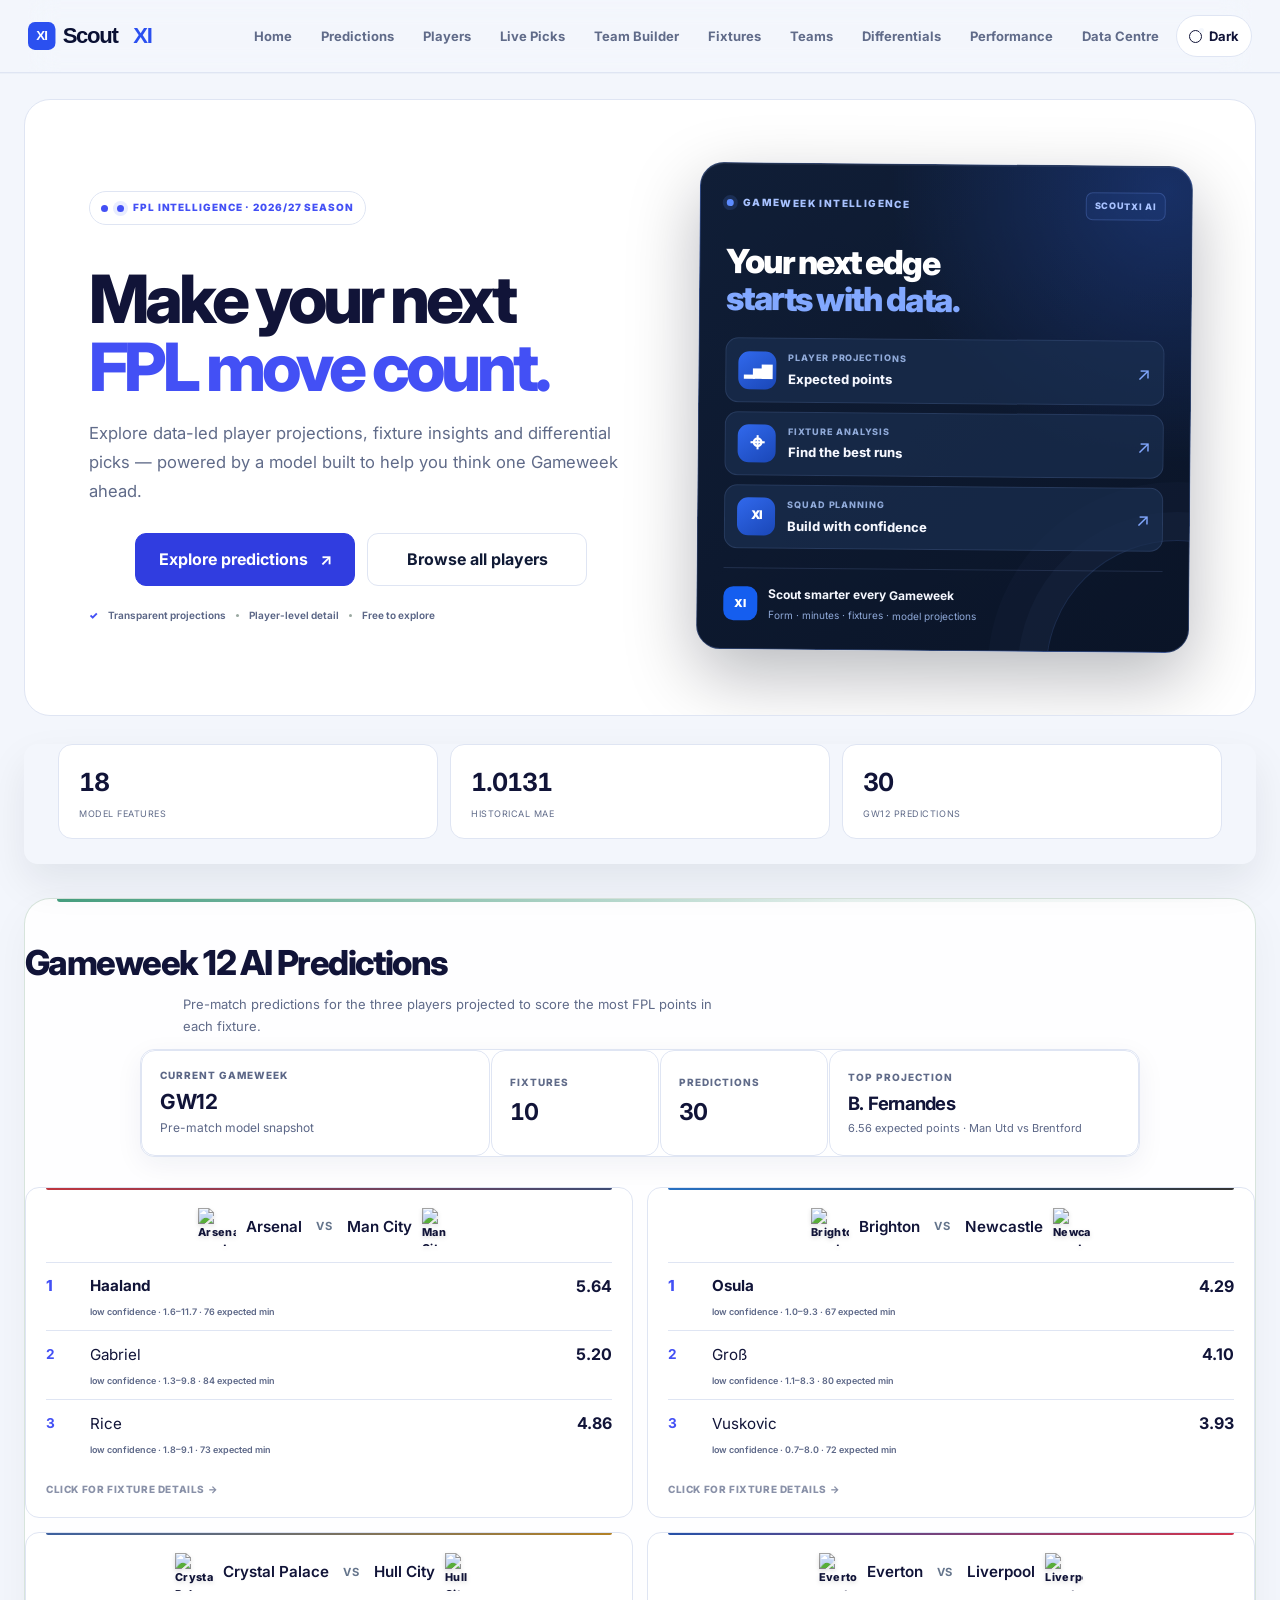
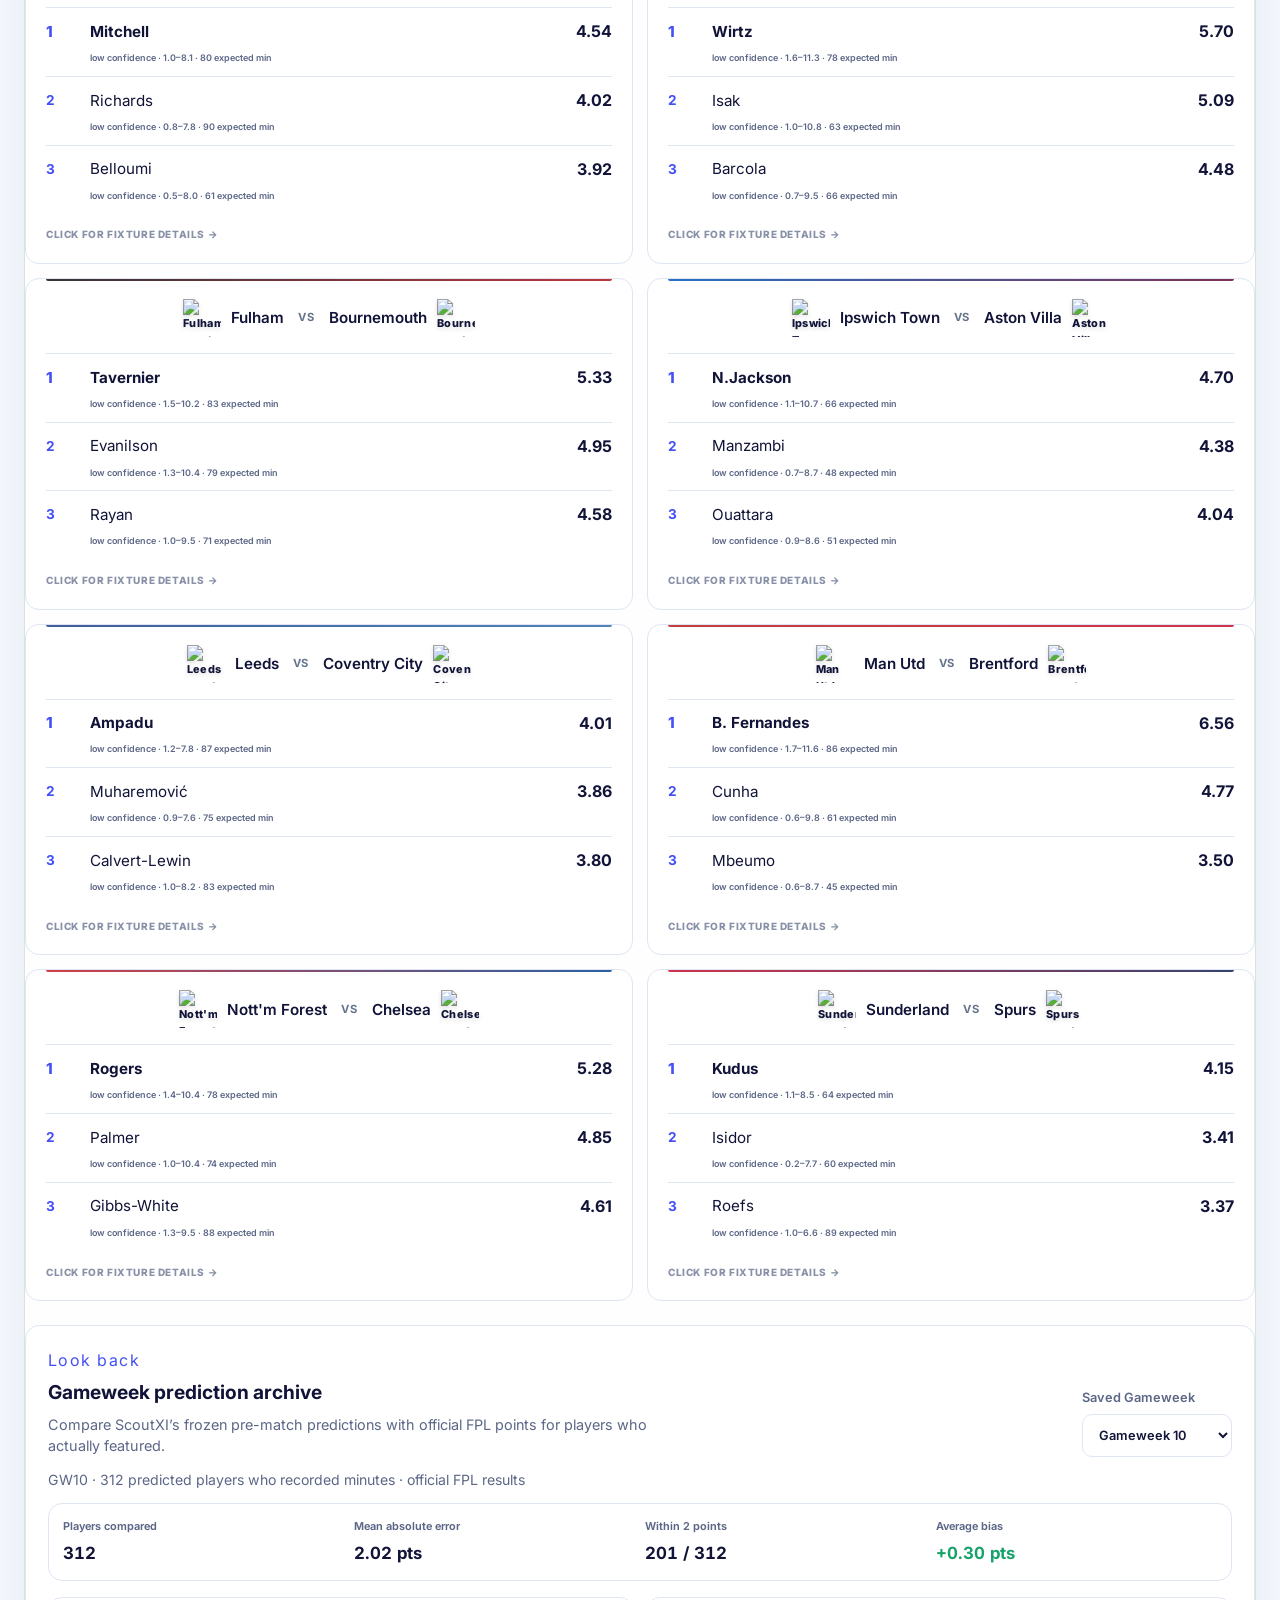
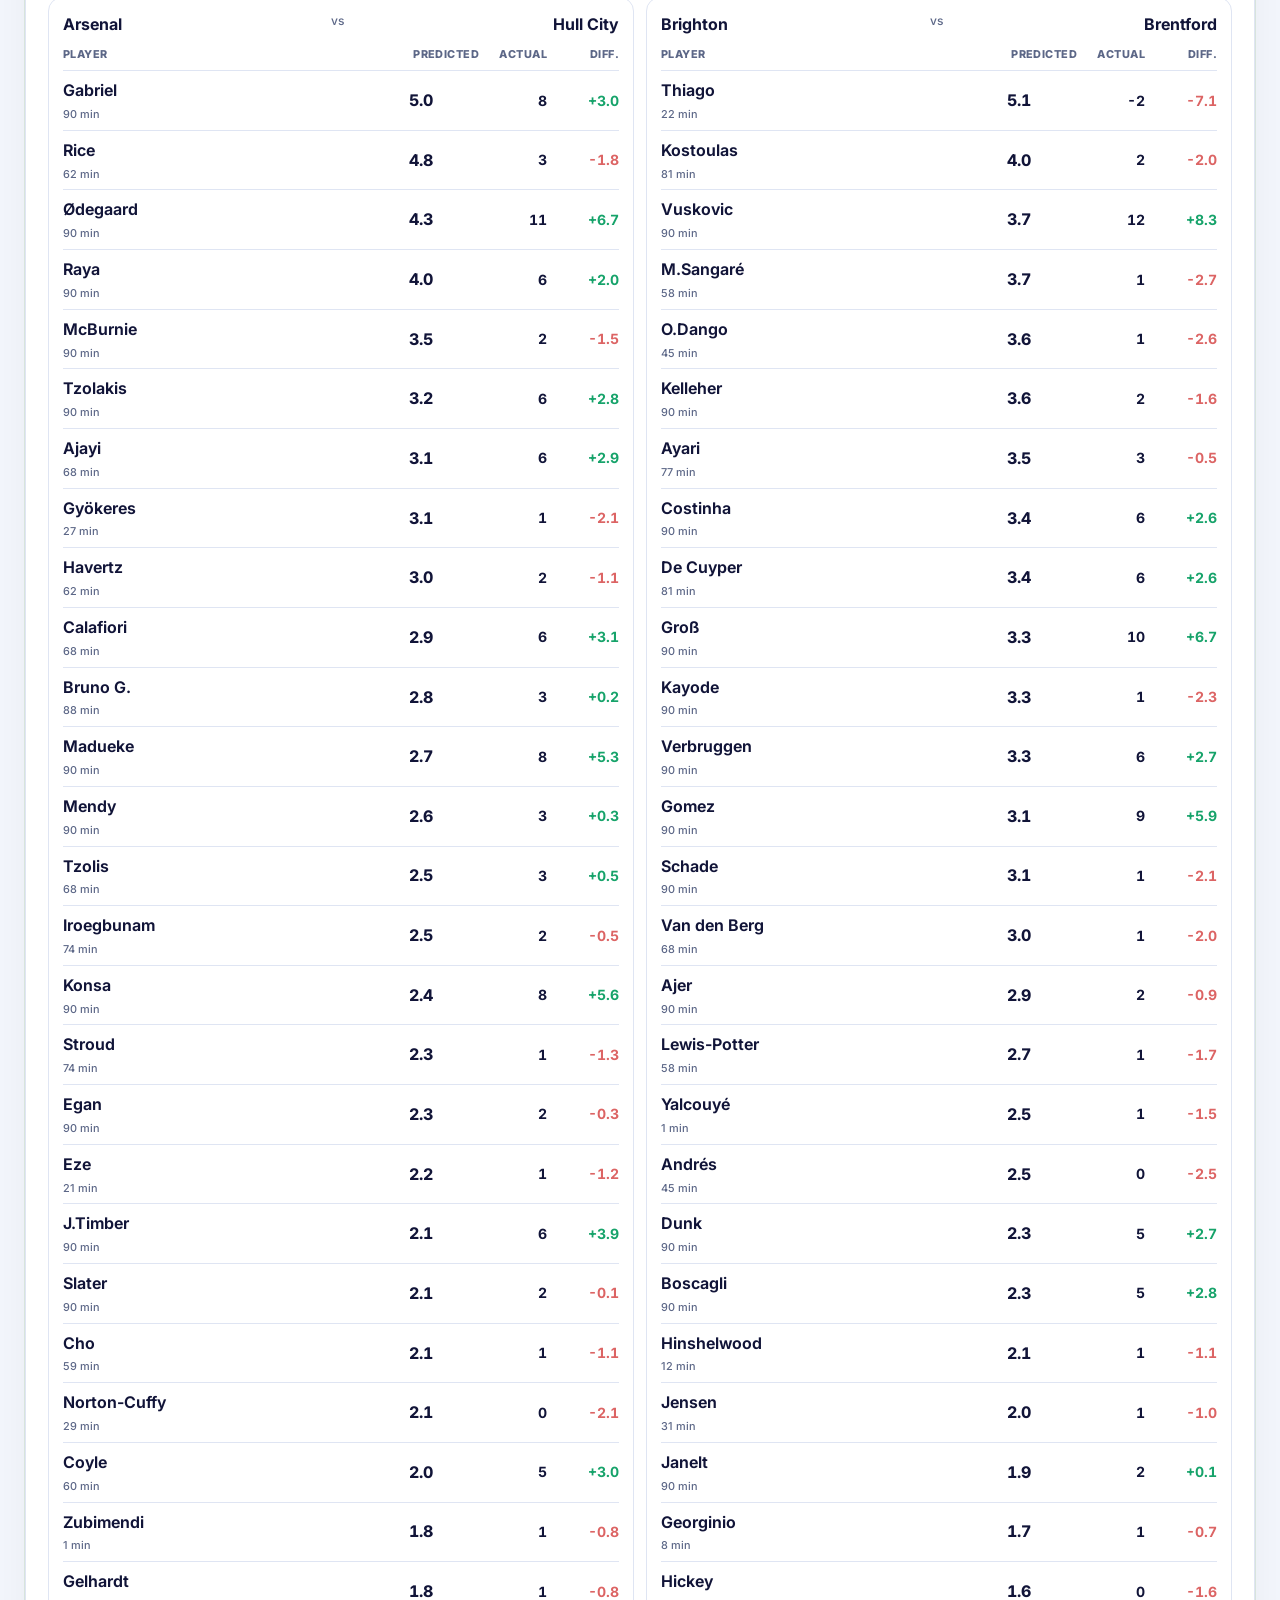
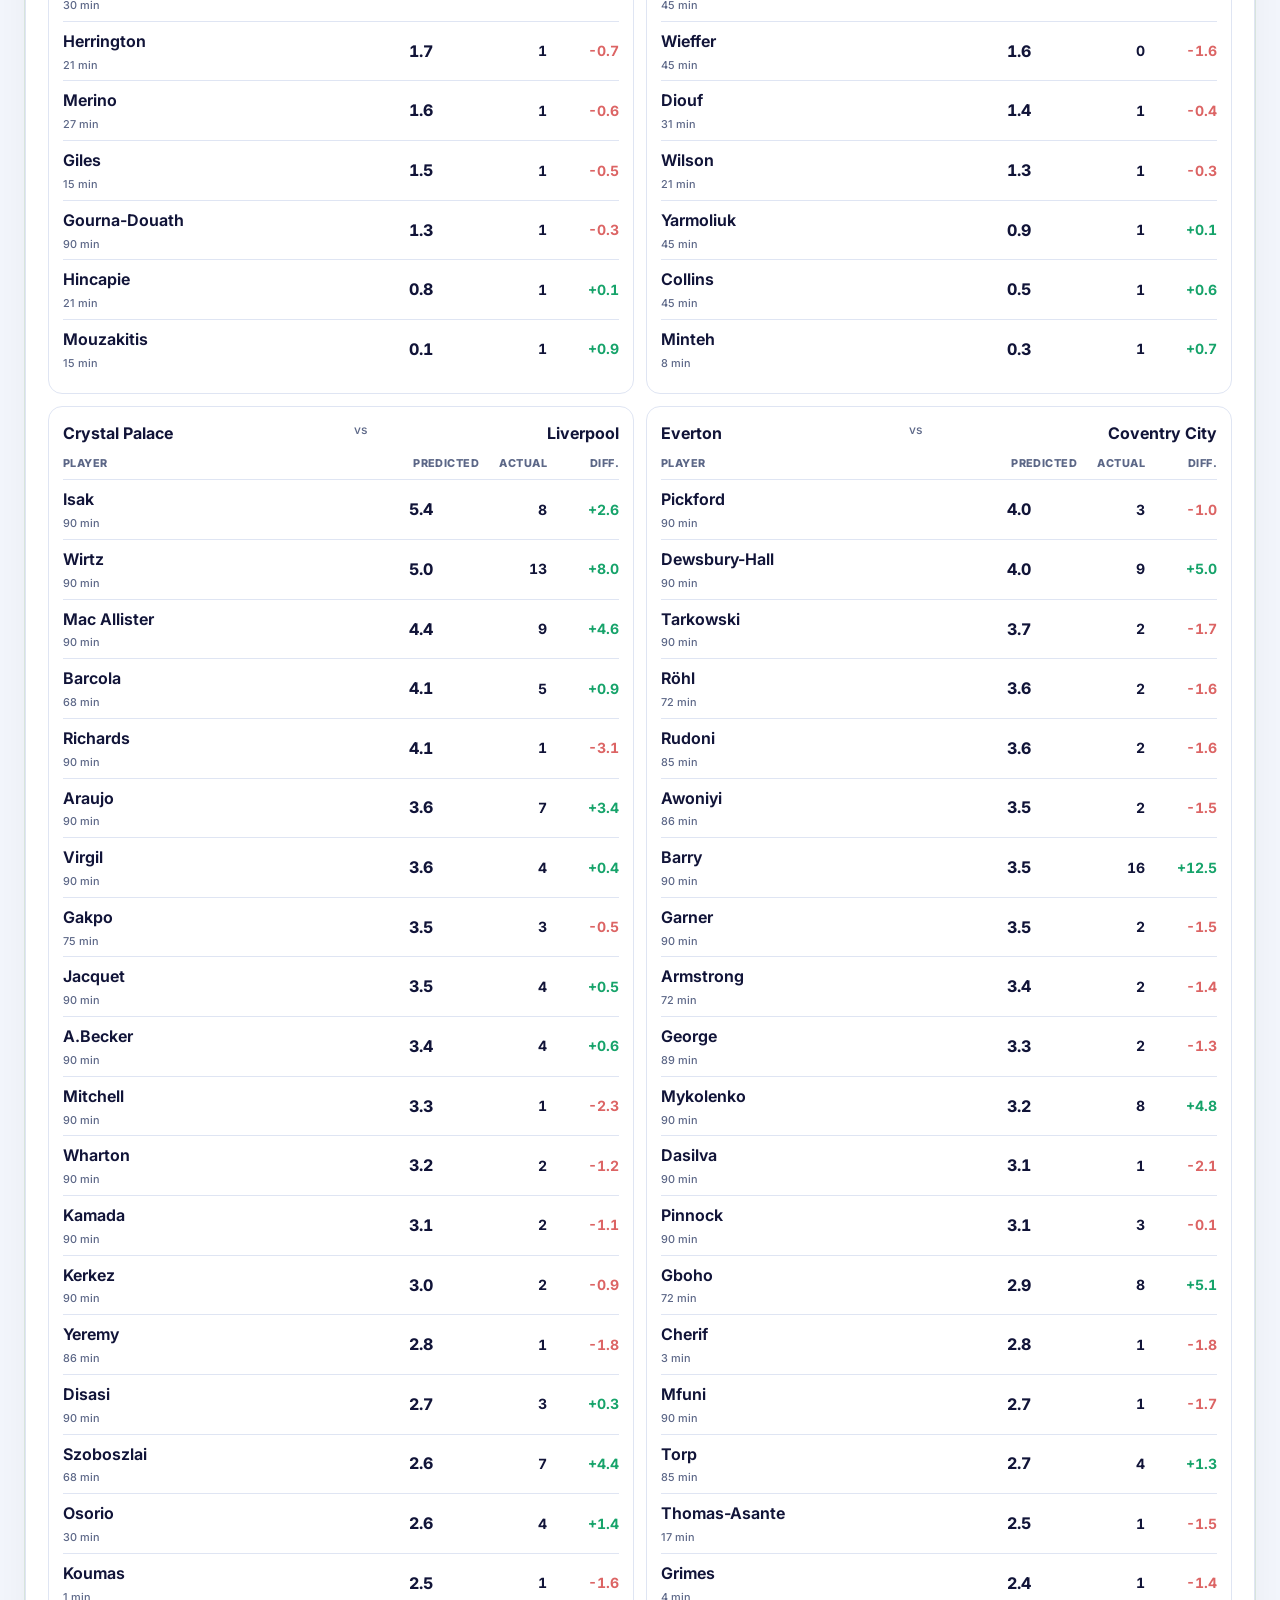
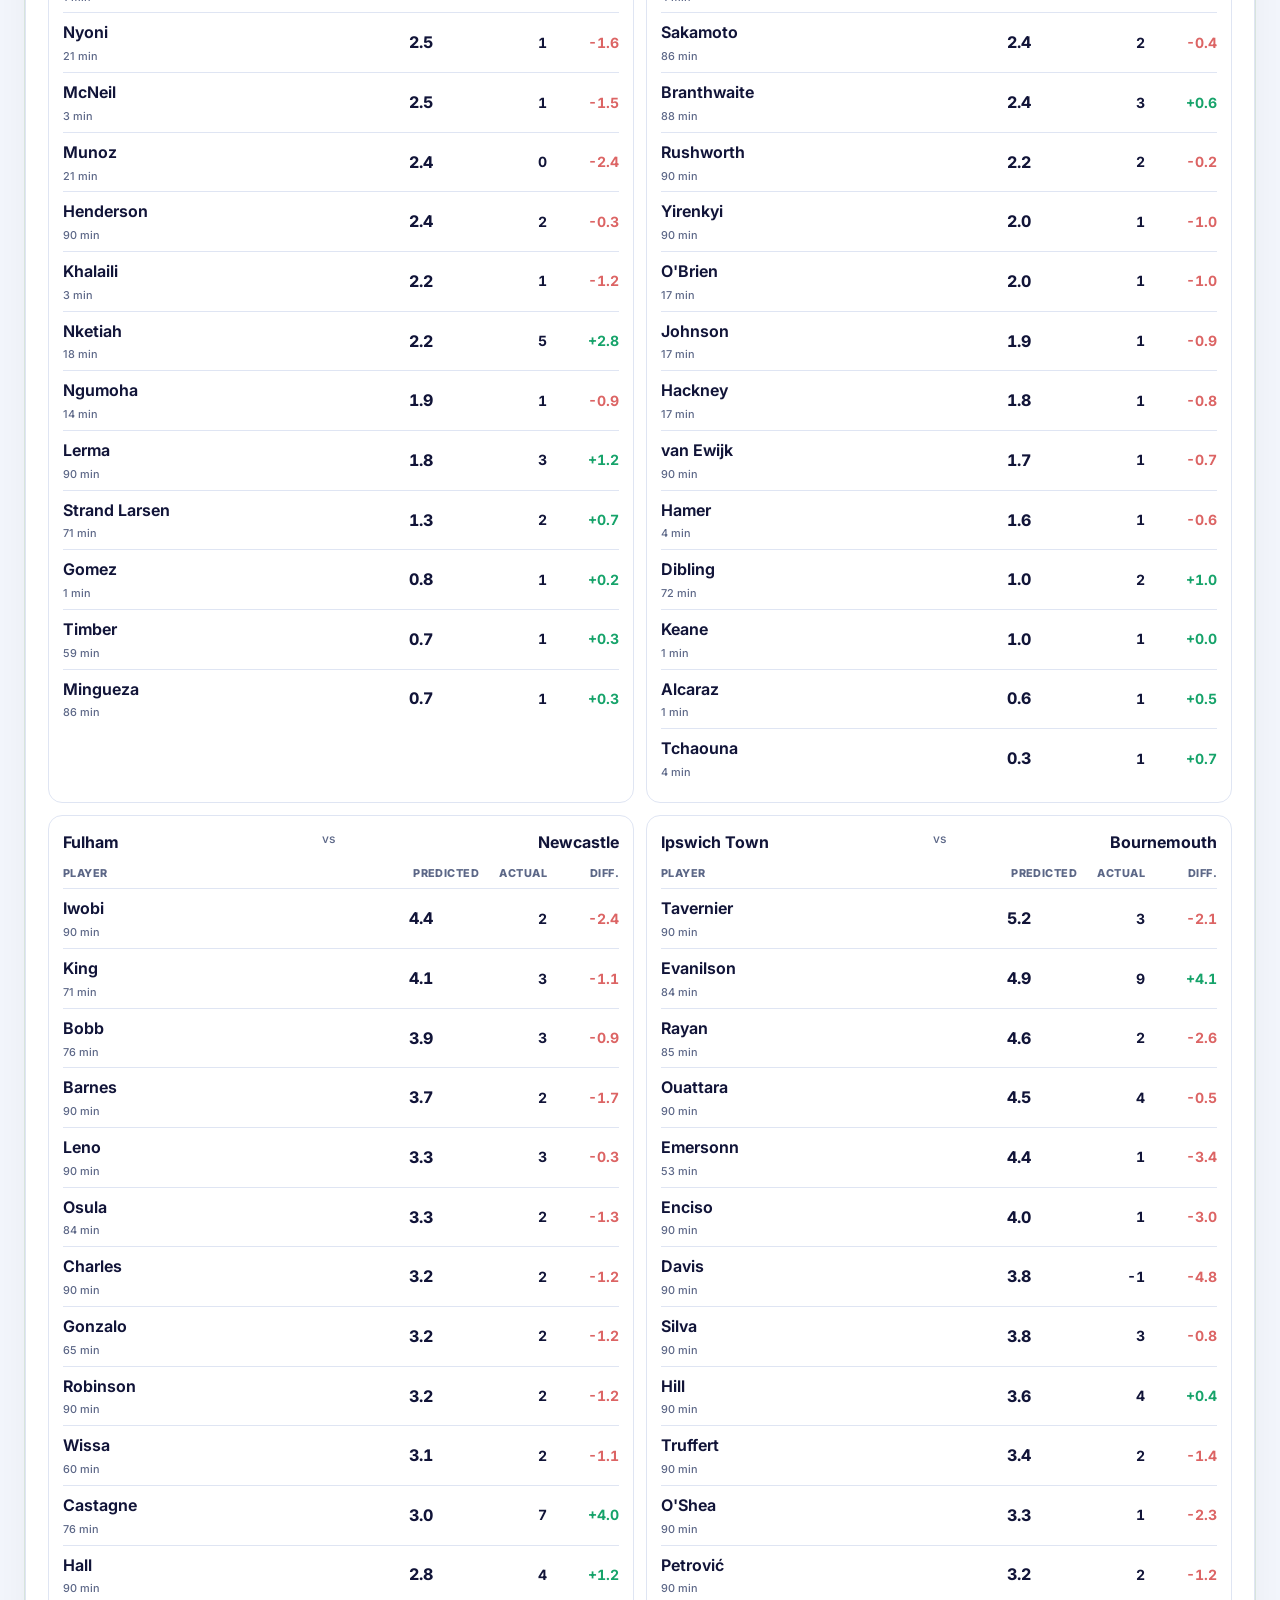
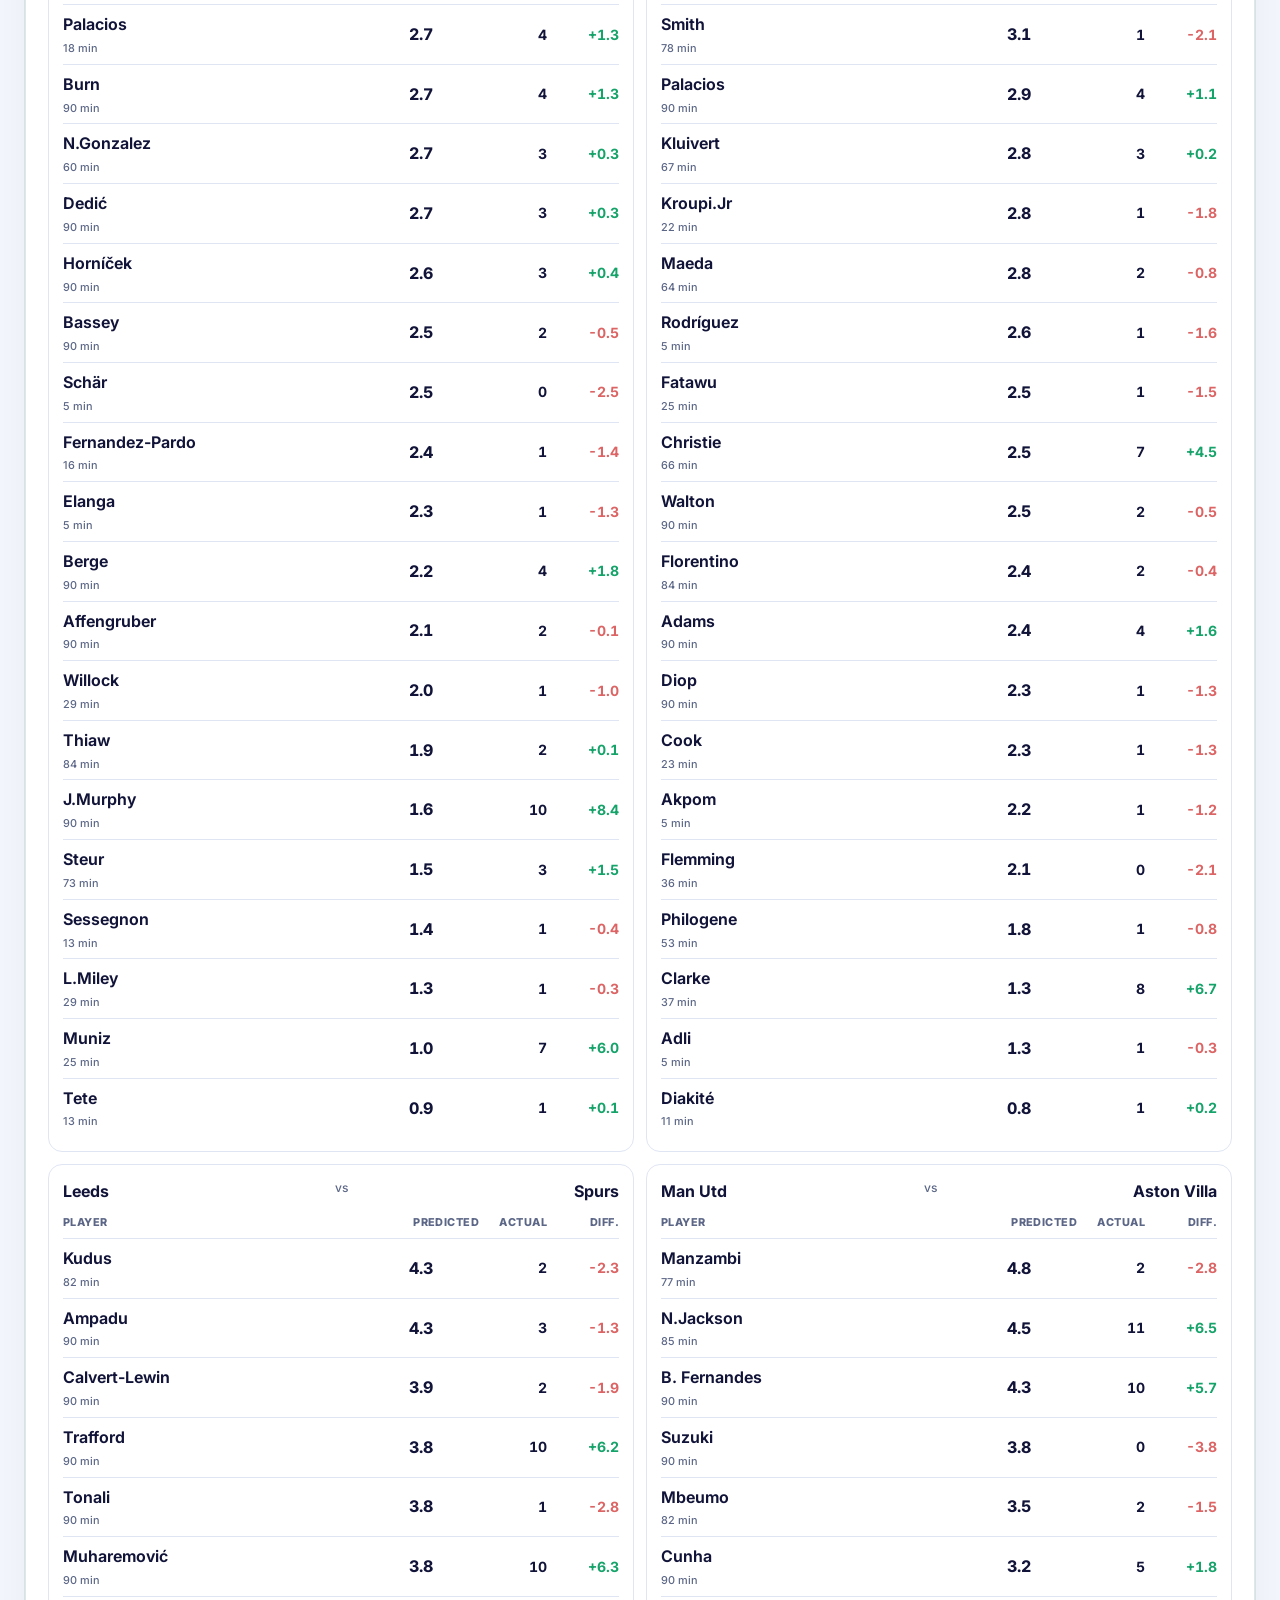
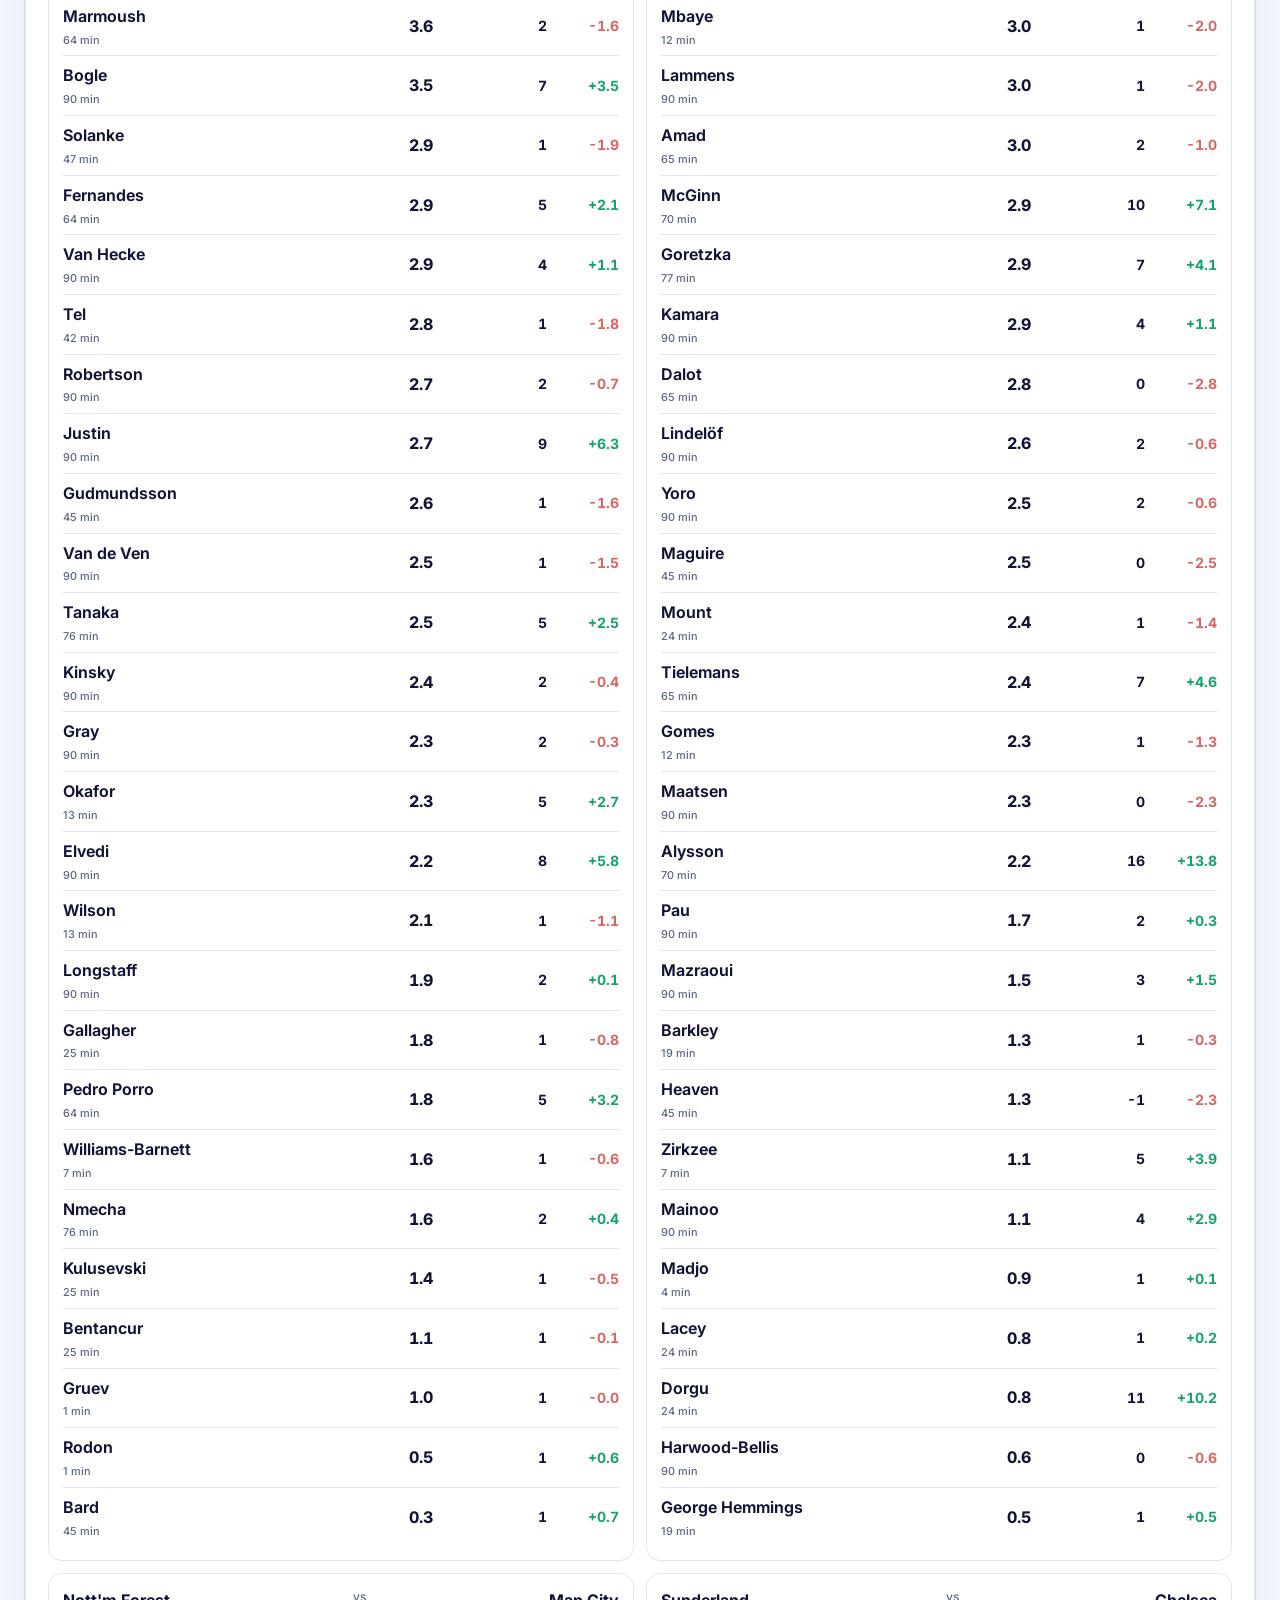
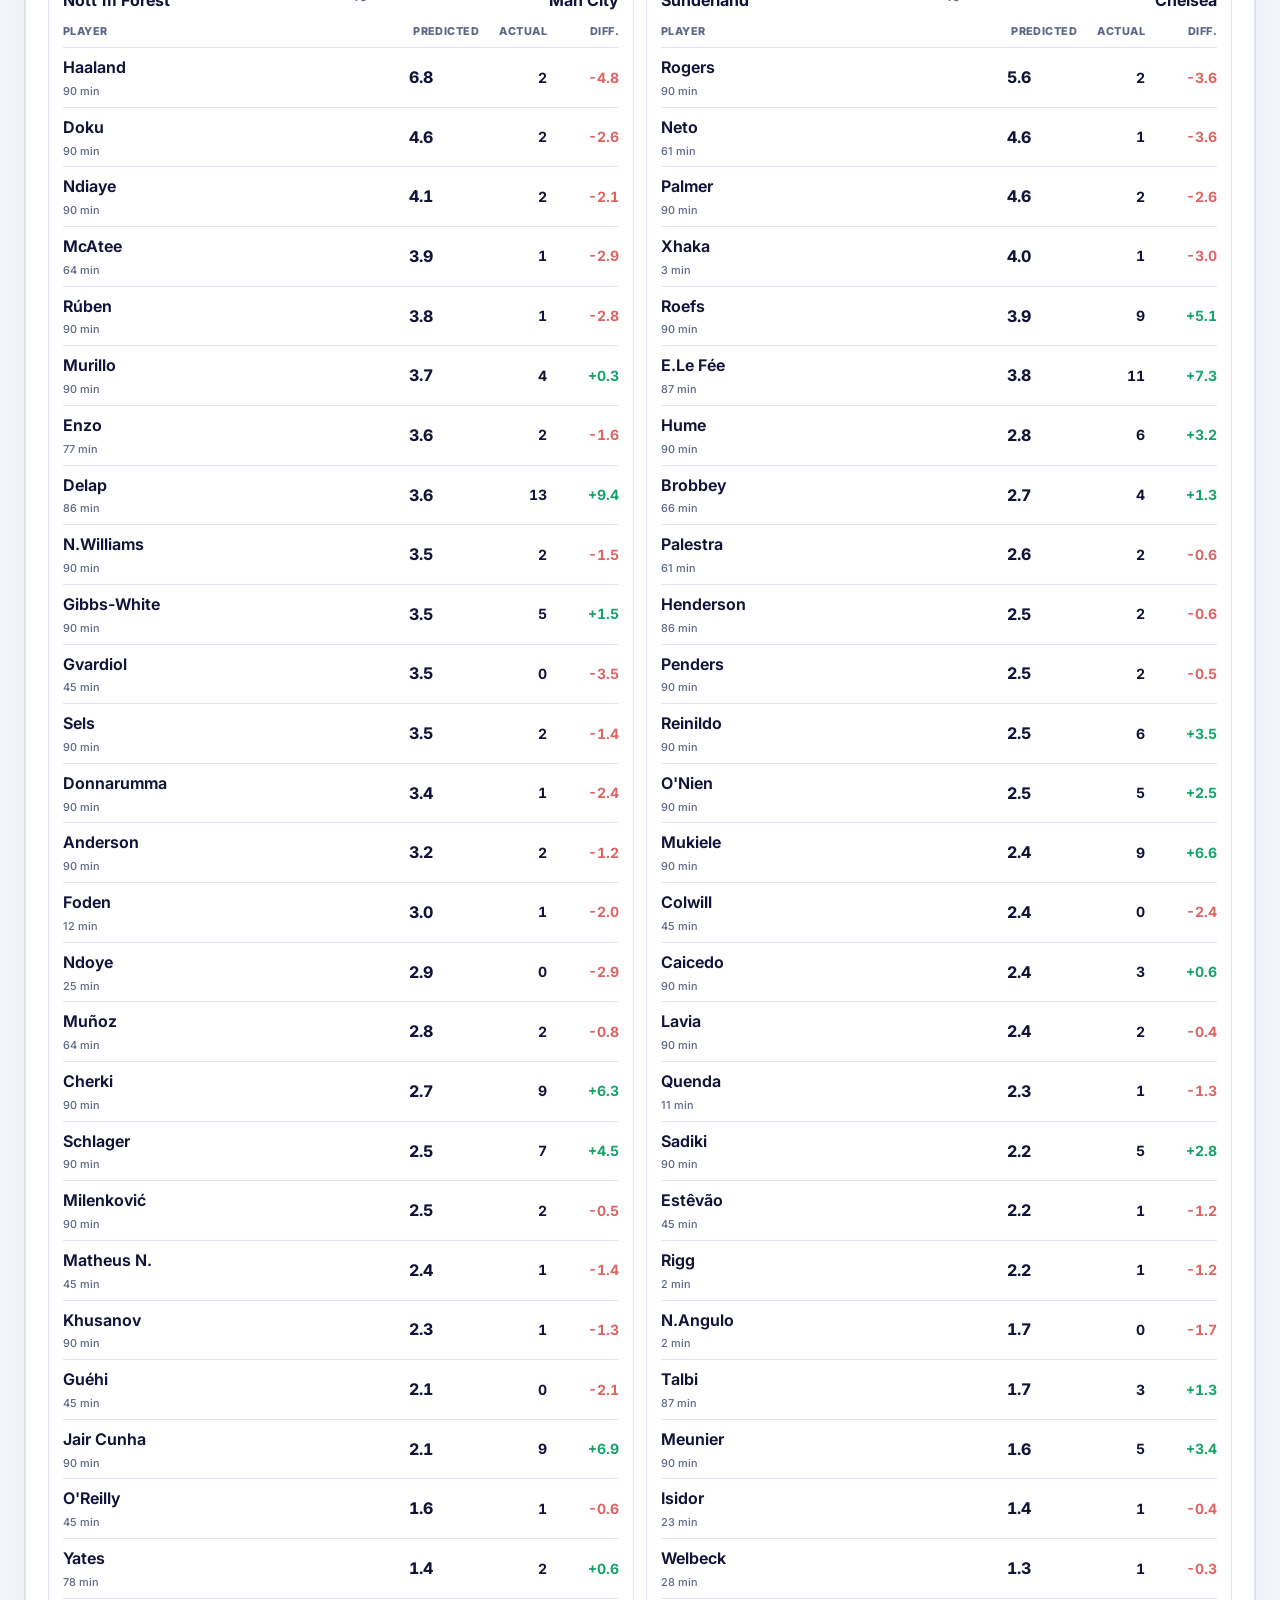
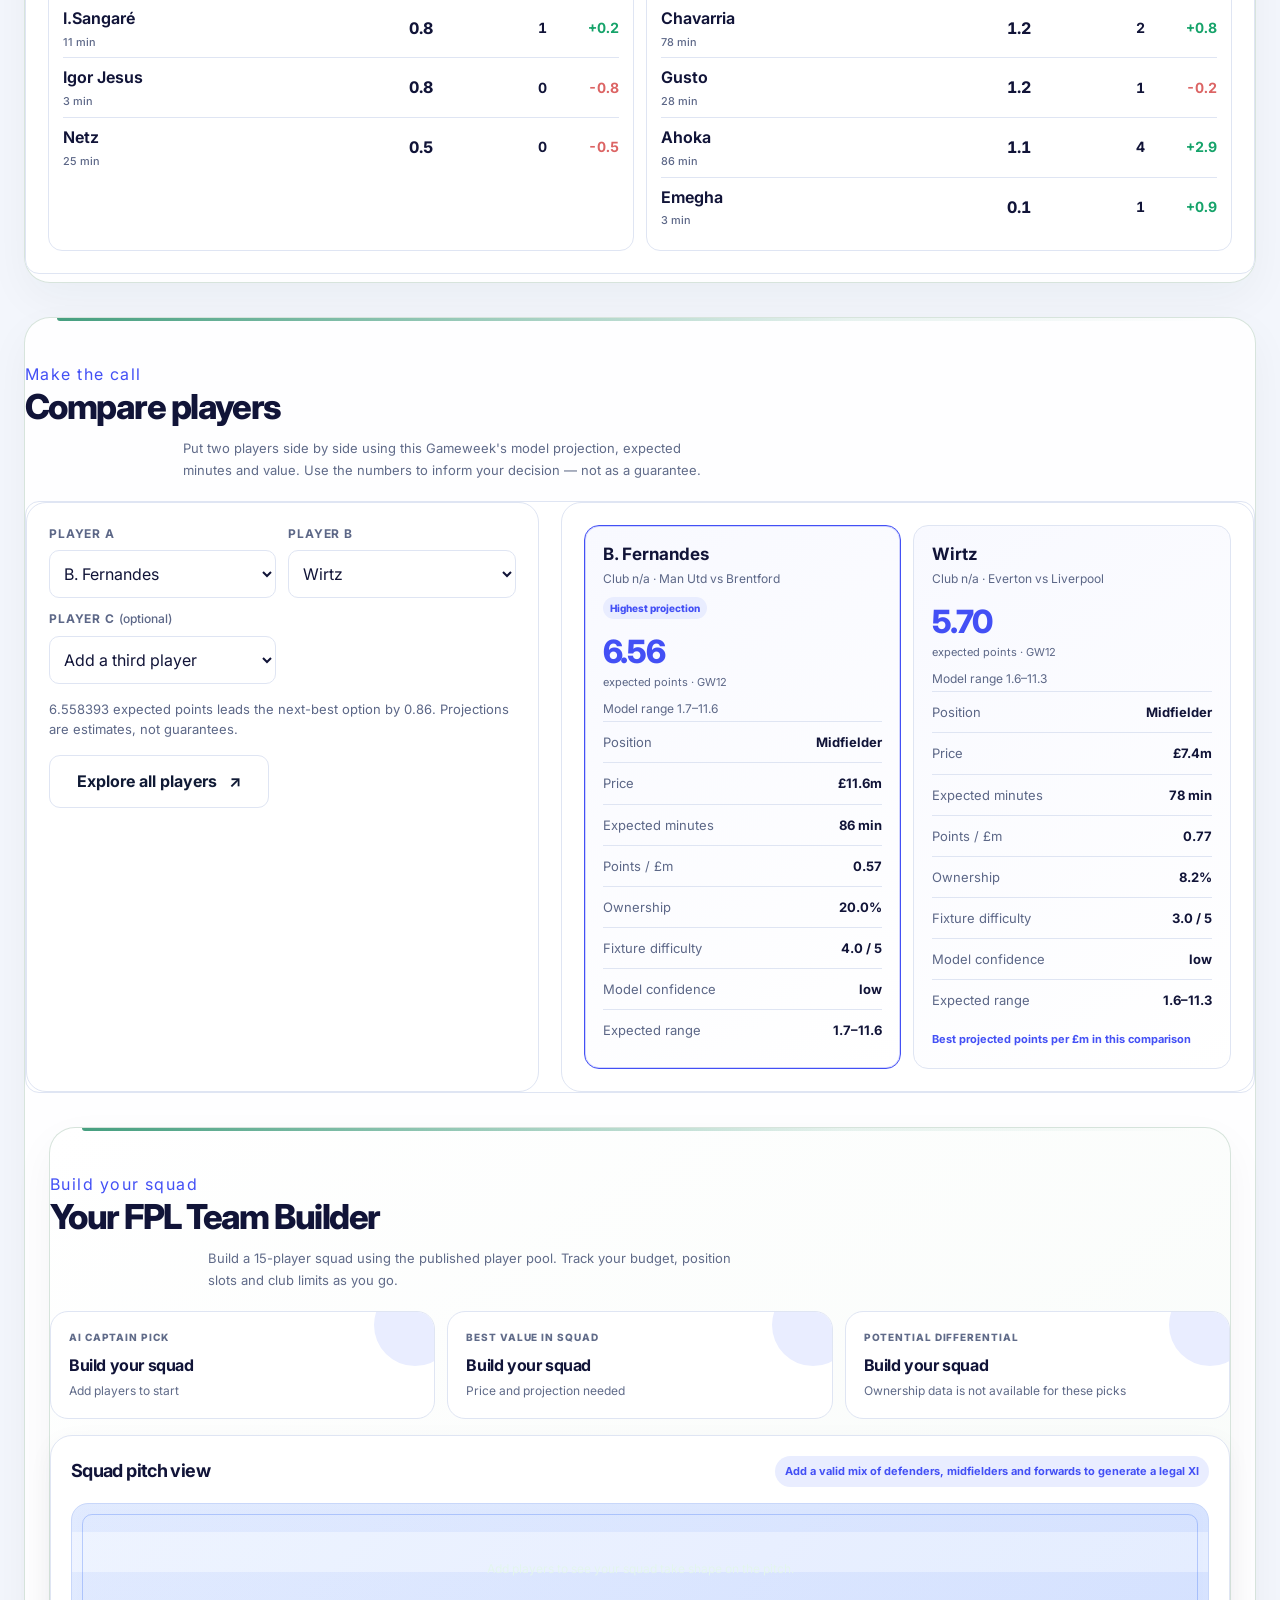
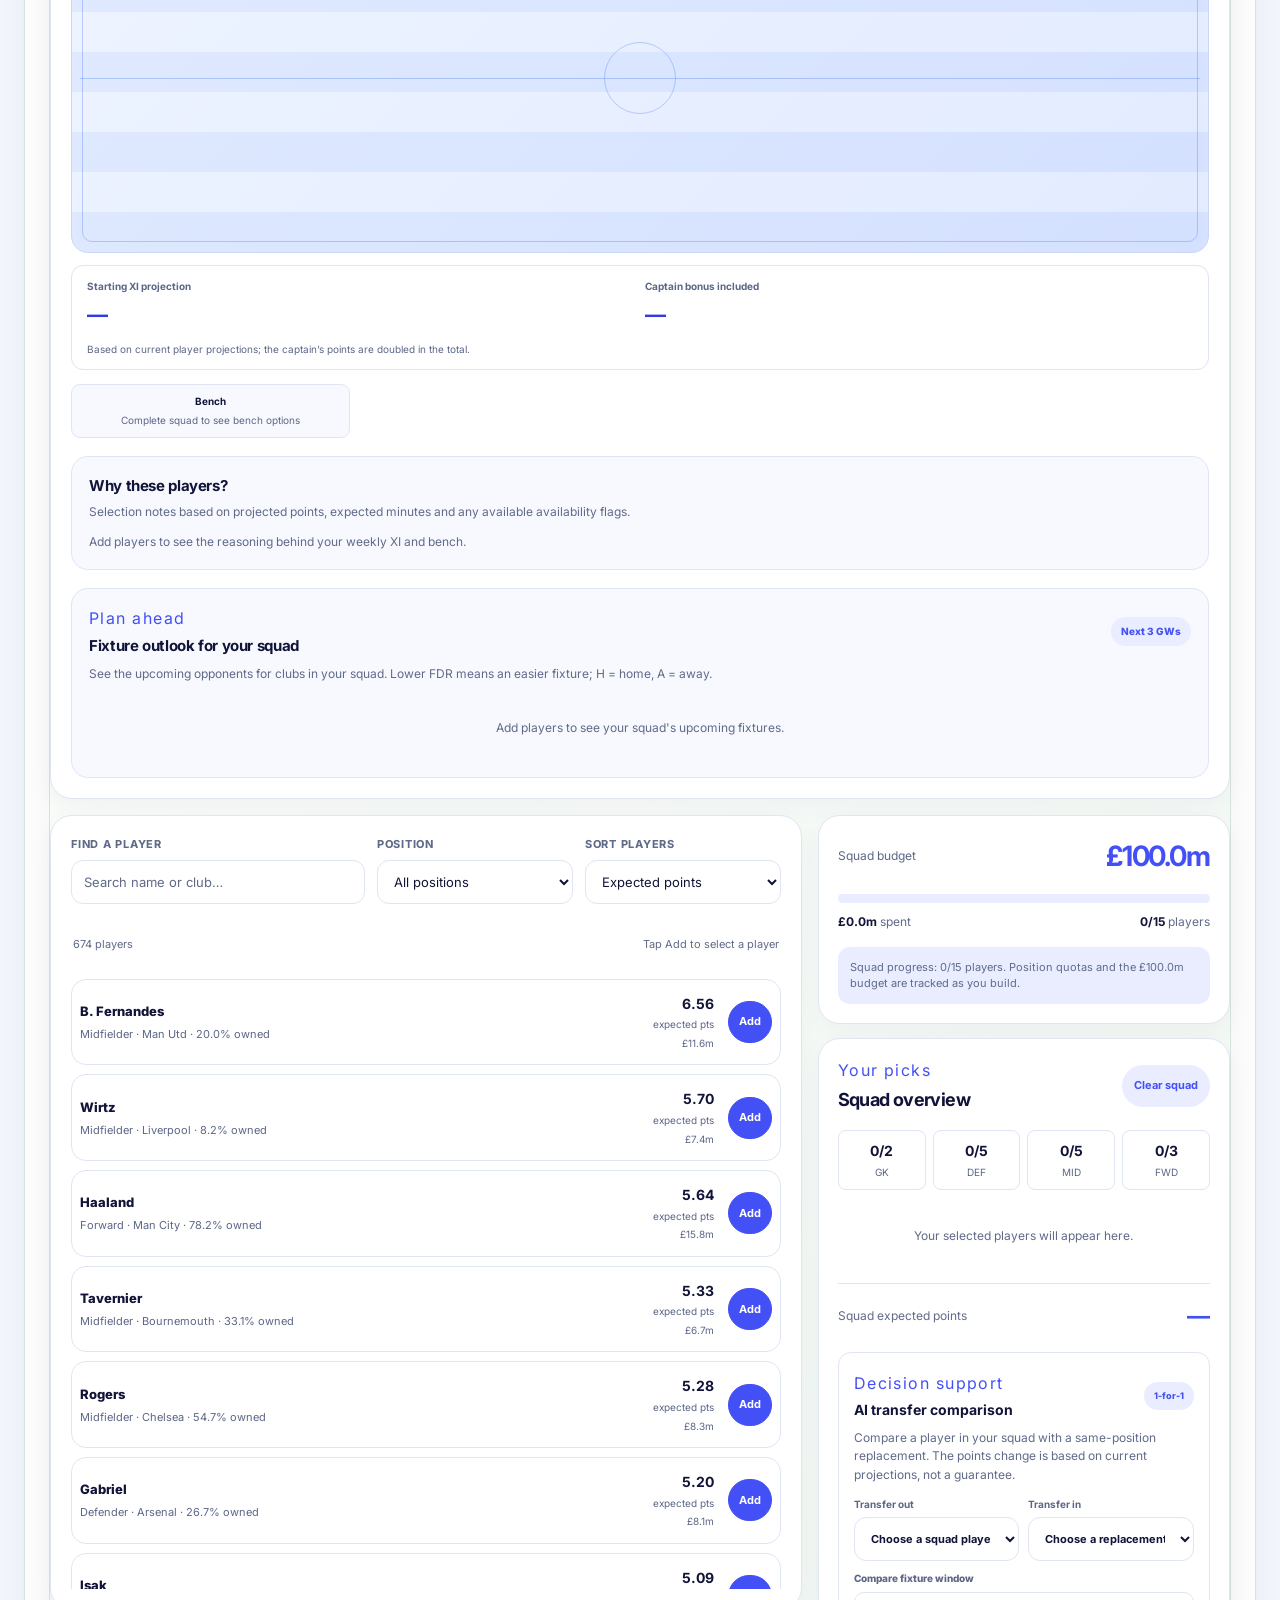
==== commit 21da64f2: "Update Gameweek 12 predictions and player data" ====
--- a/index.html
+++ b/index.html
@@ -2417,11 +2417,11 @@
         </div>
         <div class="differential-grid" id="differential-container">
             <!-- DIFFERENTIAL_CARDS_START -->
-            <a class="differential-card" style="--differential-team-colour:#c8102e" href="player.html?player=Wirtz"><span class="differential-rank">01</span><div class="differential-card-content"><div class="differential-card-head"><div><strong>Wirtz</strong><span class="differential-meta">Midfielder · Liverpool</span></div><span class="differential-team">LIV</span></div><div class="differential-projection"><span>Model projection</span><strong>5.70</strong></div><div class="differential-secondary"><span>7.8% owned</span><span>£7.3</span></div><p class="differential-fixture">Everton at Liverpool</p><div class="differential-score">Differential score · 5.25</div></div></a>
+            <a class="differential-card" style="--differential-team-colour:#c8102e" href="player.html?player=Wirtz"><span class="differential-rank">01</span><div class="differential-card-content"><div class="differential-card-head"><div><strong>Wirtz</strong><span class="differential-meta">Midfielder · Liverpool</span></div><span class="differential-team">LIV</span></div><div class="differential-projection"><span>Model projection</span><strong>5.70</strong></div><div class="differential-secondary"><span>8.2% owned</span><span>£7.4</span></div><p class="differential-fixture">Everton at Liverpool</p><div class="differential-score">Differential score · 5.23</div></div></a>
             <a class="differential-card" style="--differential-team-colour:#b91c1c" href="player.html?player=Cunha"><span class="differential-rank">02</span><div class="differential-card-content"><div class="differential-card-head"><div><strong>Cunha</strong><span class="differential-meta">Midfielder · Man Utd</span></div><span class="differential-team">MUN</span></div><div class="differential-projection"><span>Model projection</span><strong>4.77</strong></div><div class="differential-secondary"><span>5.6% owned</span><span>£7.8</span></div><p class="differential-fixture">Man Utd vs Brentford</p><div class="differential-score">Differential score · 4.50</div></div></a>
             <a class="differential-card" style="--differential-team-colour:#c81d25" href="player.html?player=Murillo"><span class="differential-rank">03</span><div class="differential-card-content"><div class="differential-card-head"><div><strong>Murillo</strong><span class="differential-meta">Defender · Nott&#x27;m Forest</span></div><span class="differential-team">NFO</span></div><div class="differential-projection"><span>Model projection</span><strong>4.59</strong></div><div class="differential-secondary"><span>1.9% owned</span><span>£5.5</span></div><p class="differential-fixture">Nott&#x27;m Forest vs Chelsea</p><div class="differential-score">Differential score · 4.50</div></div></a>
             <a class="differential-card" style="--differential-team-colour:#b3121d" href="player.html?player=Rayan"><span class="differential-rank">04</span><div class="differential-card-content"><div class="differential-card-head"><div><strong>Rayan</strong><span class="differential-meta">Midfielder · Bournemouth</span></div><span class="differential-team">BOU</span></div><div class="differential-projection"><span>Model projection</span><strong>4.58</strong></div><div class="differential-secondary"><span>2.4% owned</span><span>£6.3</span></div><p class="differential-fixture">Fulham at Bournemouth</p><div class="differential-score">Differential score · 4.47</div></div></a>
-            <a class="differential-card" style="--differential-team-colour:#c8102e" href="player.html?player=Barcola"><span class="differential-rank">05</span><div class="differential-card-content"><div class="differential-card-head"><div><strong>Barcola</strong><span class="differential-meta">Midfielder · Liverpool</span></div><span class="differential-team">LIV</span></div><div class="differential-projection"><span>Model projection</span><strong>4.60</strong></div><div class="differential-secondary"><span>4.4% owned</span><span>£8.1</span></div><p class="differential-fixture">Everton at Liverpool</p><div class="differential-score">Differential score · 4.39</div></div></a>
+            <a class="differential-card" style="--differential-team-colour:#1b458f" href="player.html?player=Mitchell"><span class="differential-rank">05</span><div class="differential-card-content"><div class="differential-card-head"><div><strong>Mitchell</strong><span class="differential-meta">Defender · Crystal Palace</span></div><span class="differential-team">CRY</span></div><div class="differential-projection"><span>Model projection</span><strong>4.54</strong></div><div class="differential-secondary"><span>4.5% owned</span><span>£4.4</span></div><p class="differential-fixture">Crystal Palace vs Hull City</p><div class="differential-score">Differential score · 4.33</div></div></a>
                         <!-- DIFFERENTIAL_CARDS_END -->
         </div>
     </section>
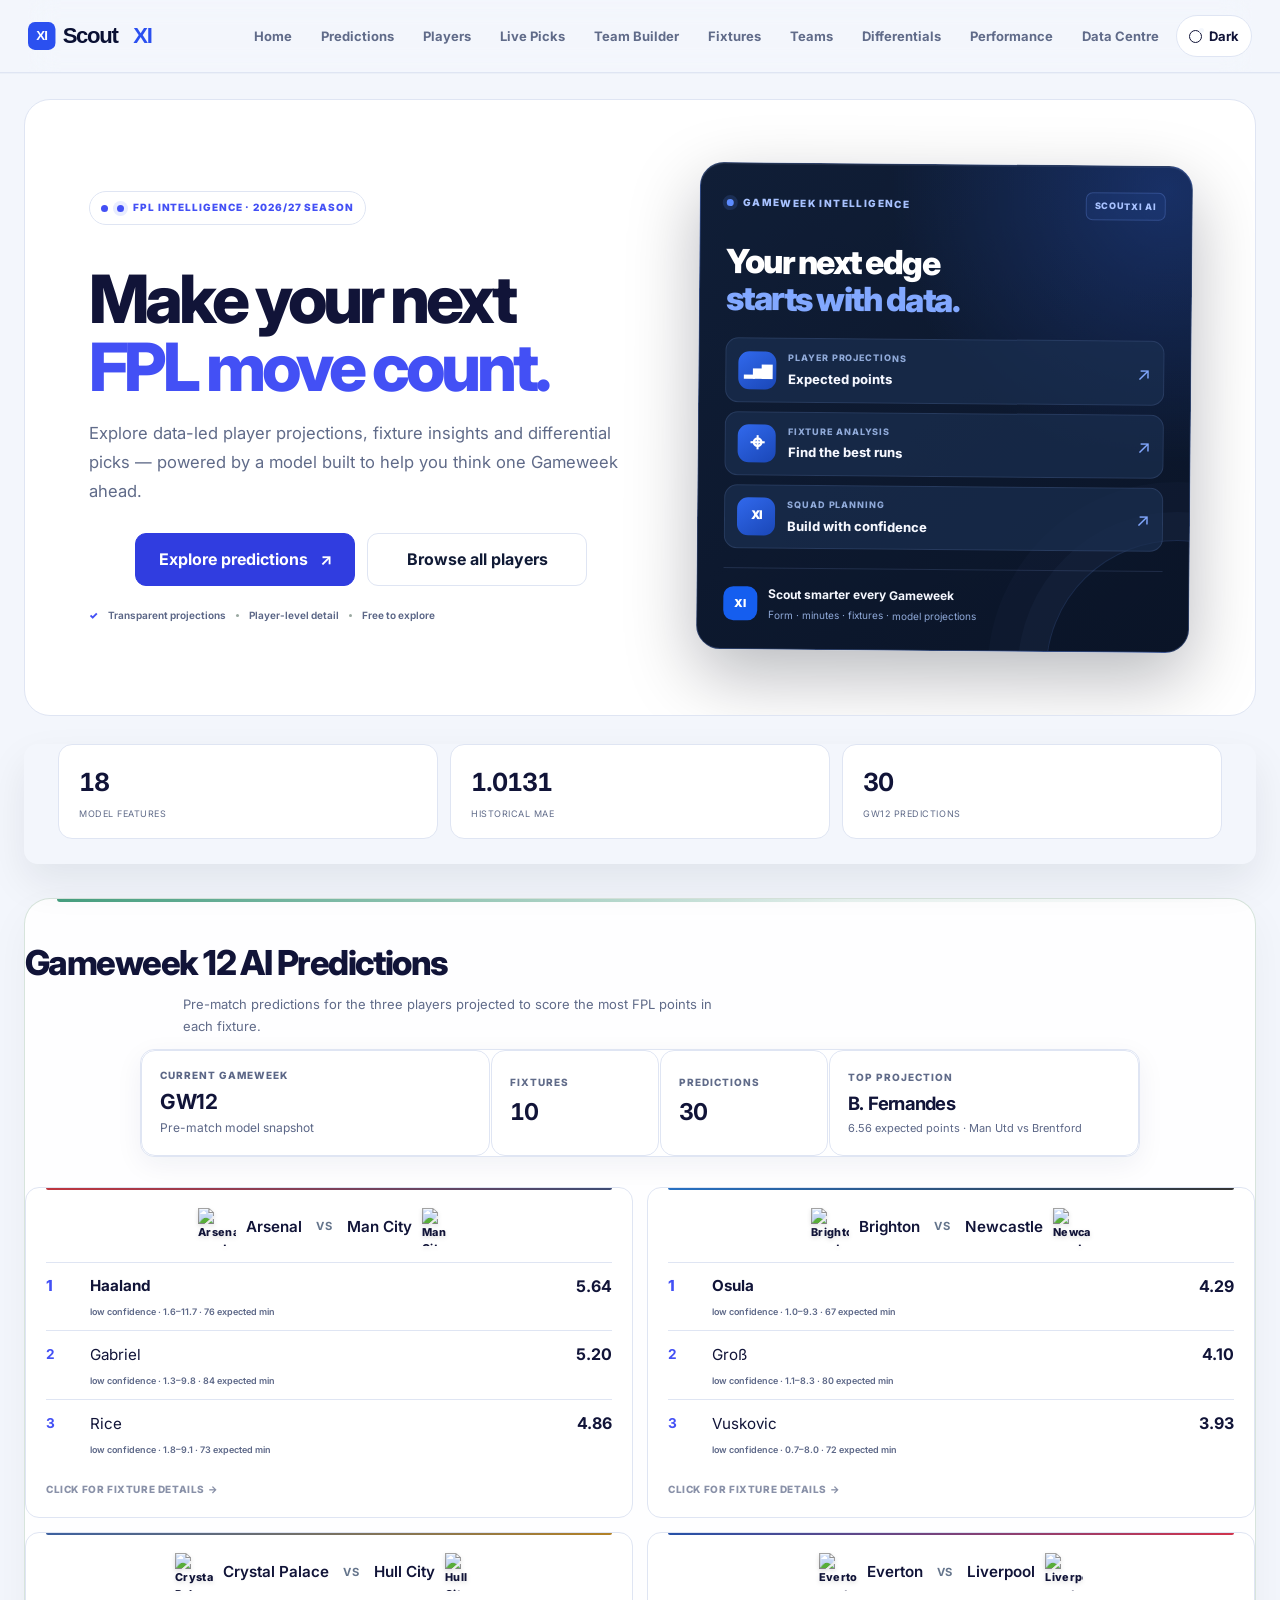
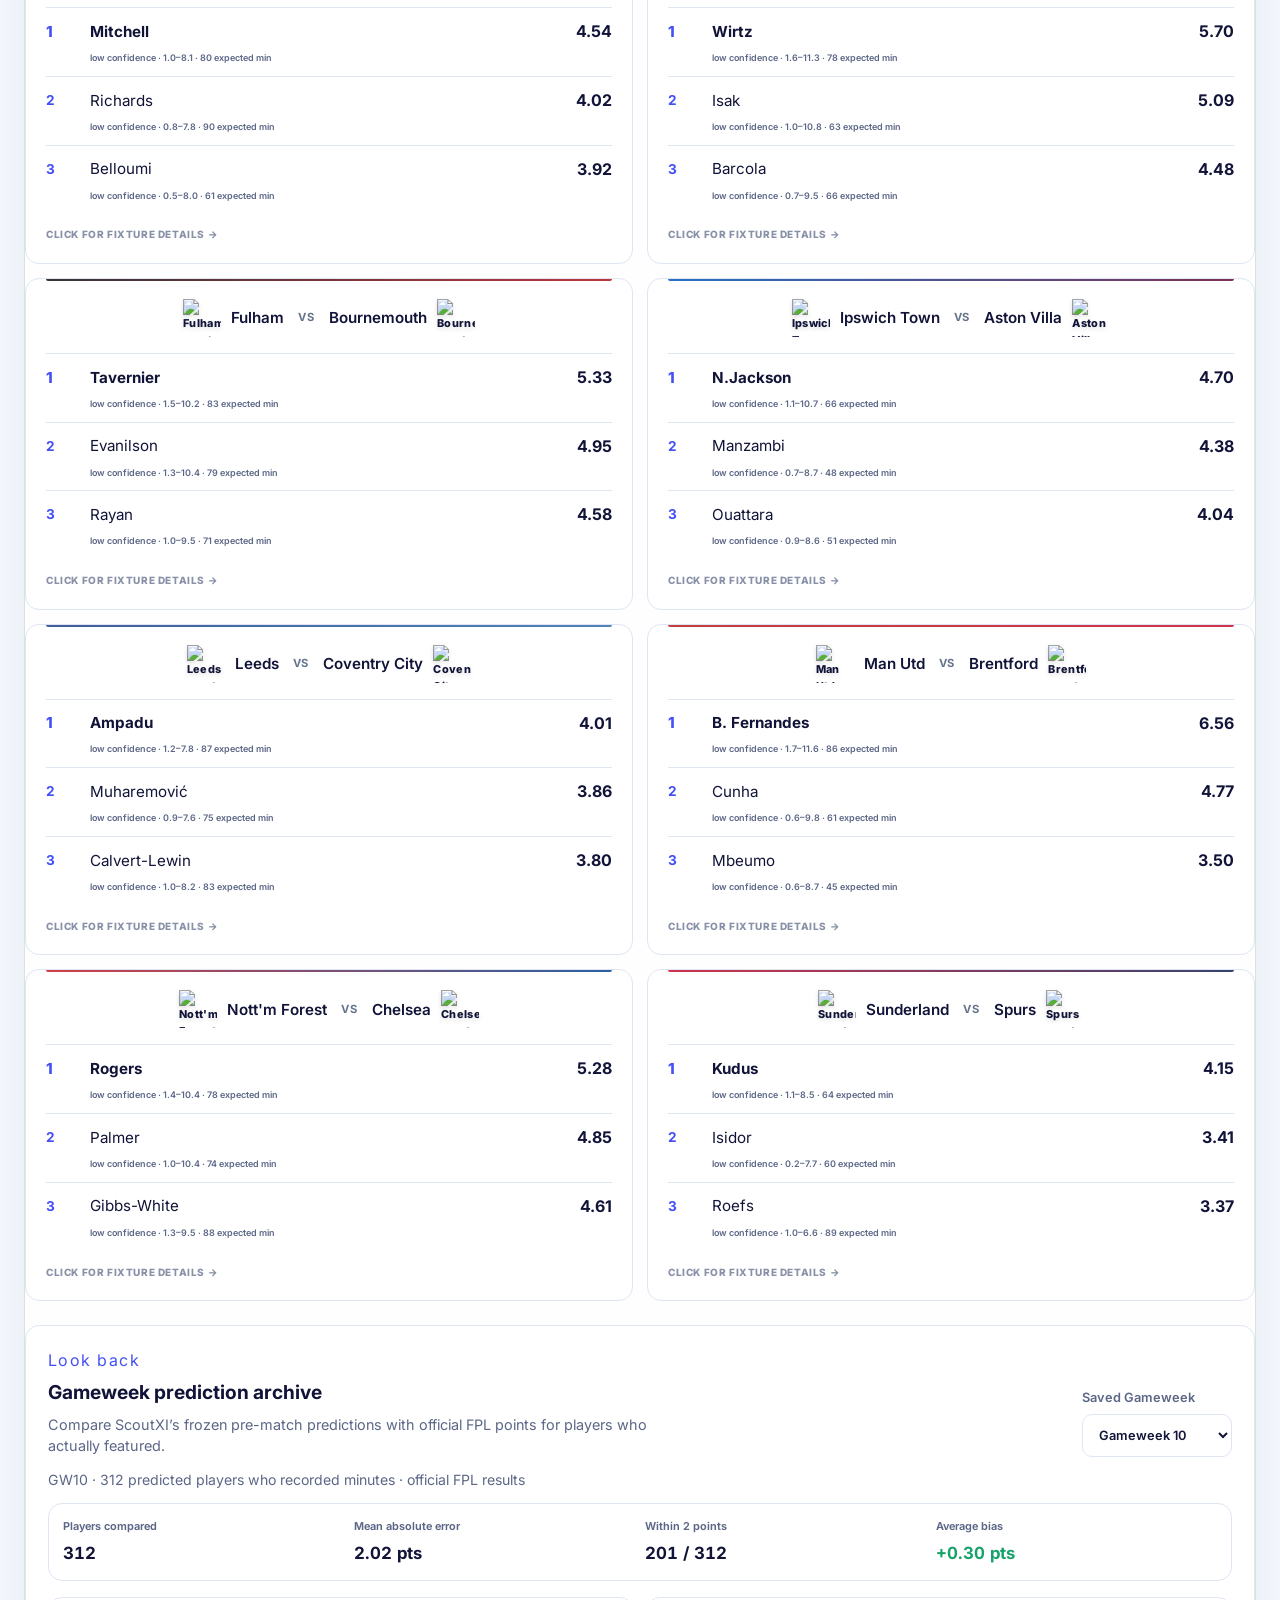
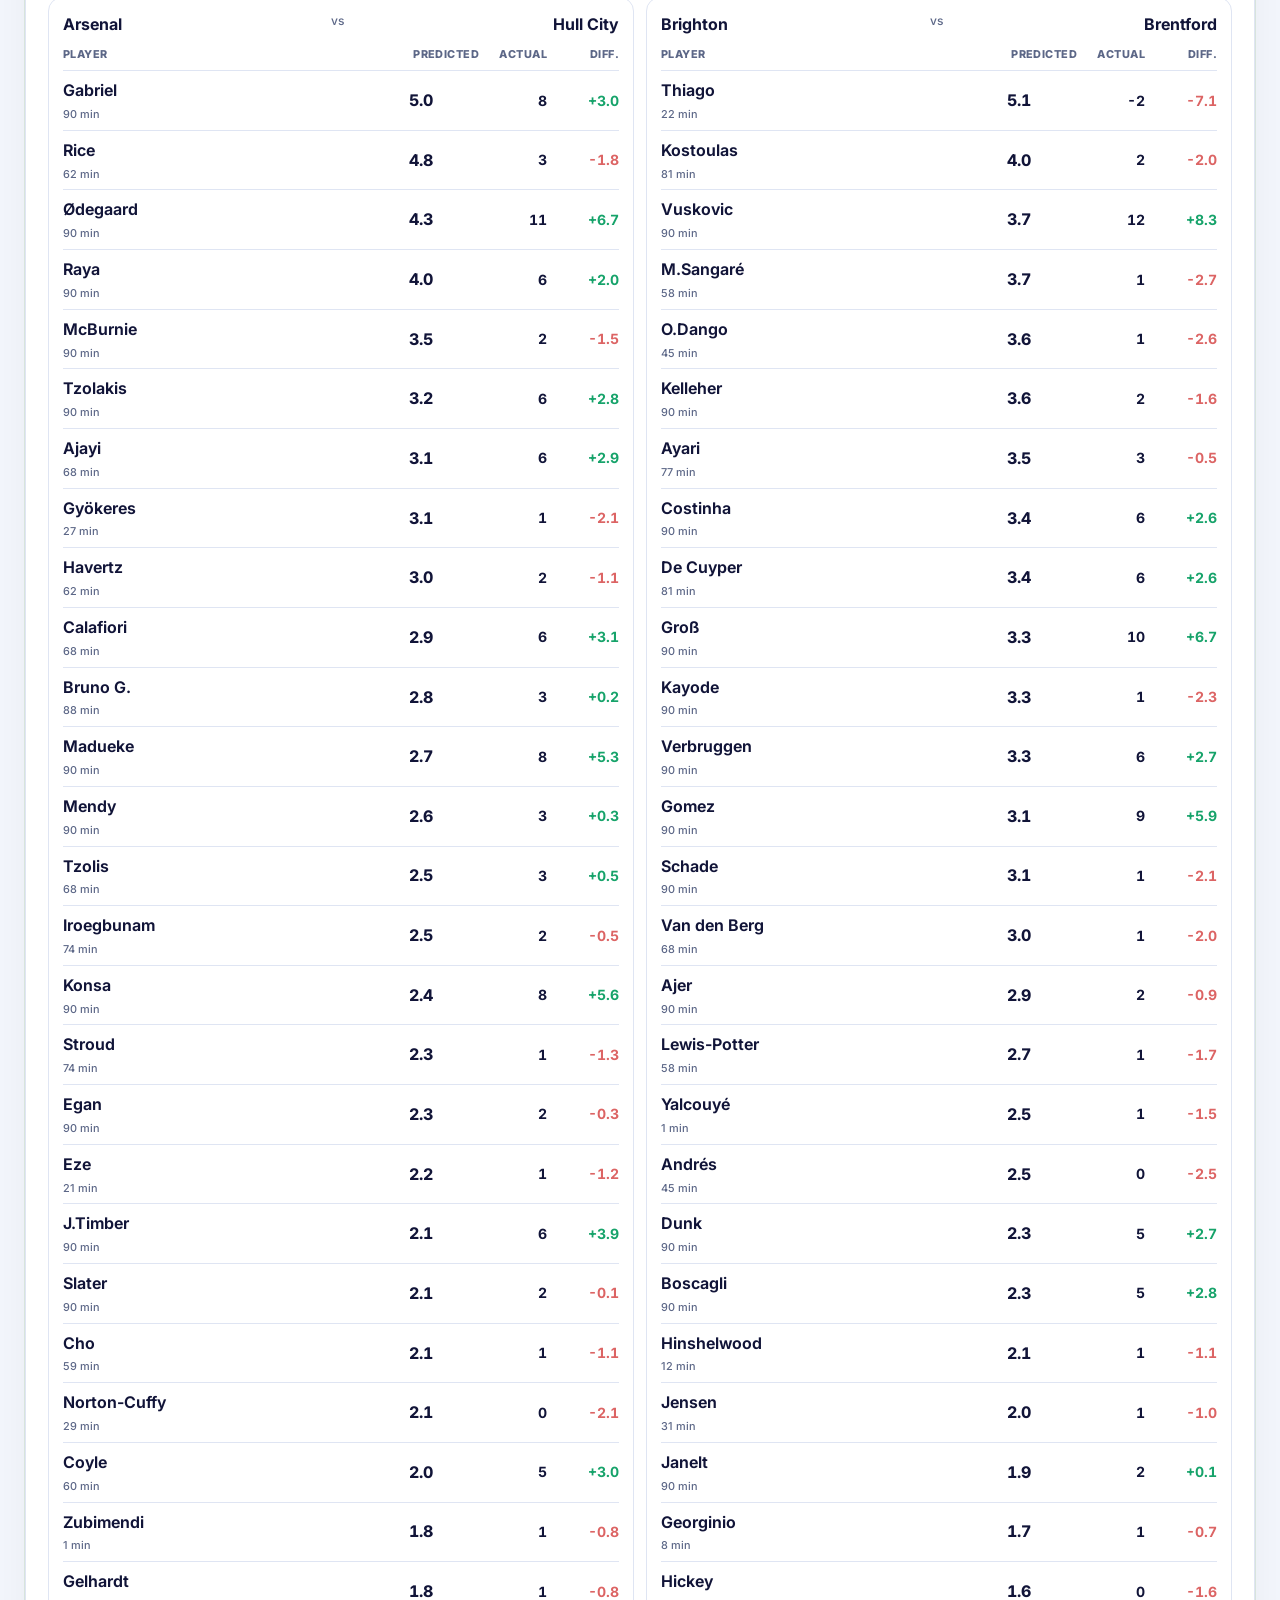
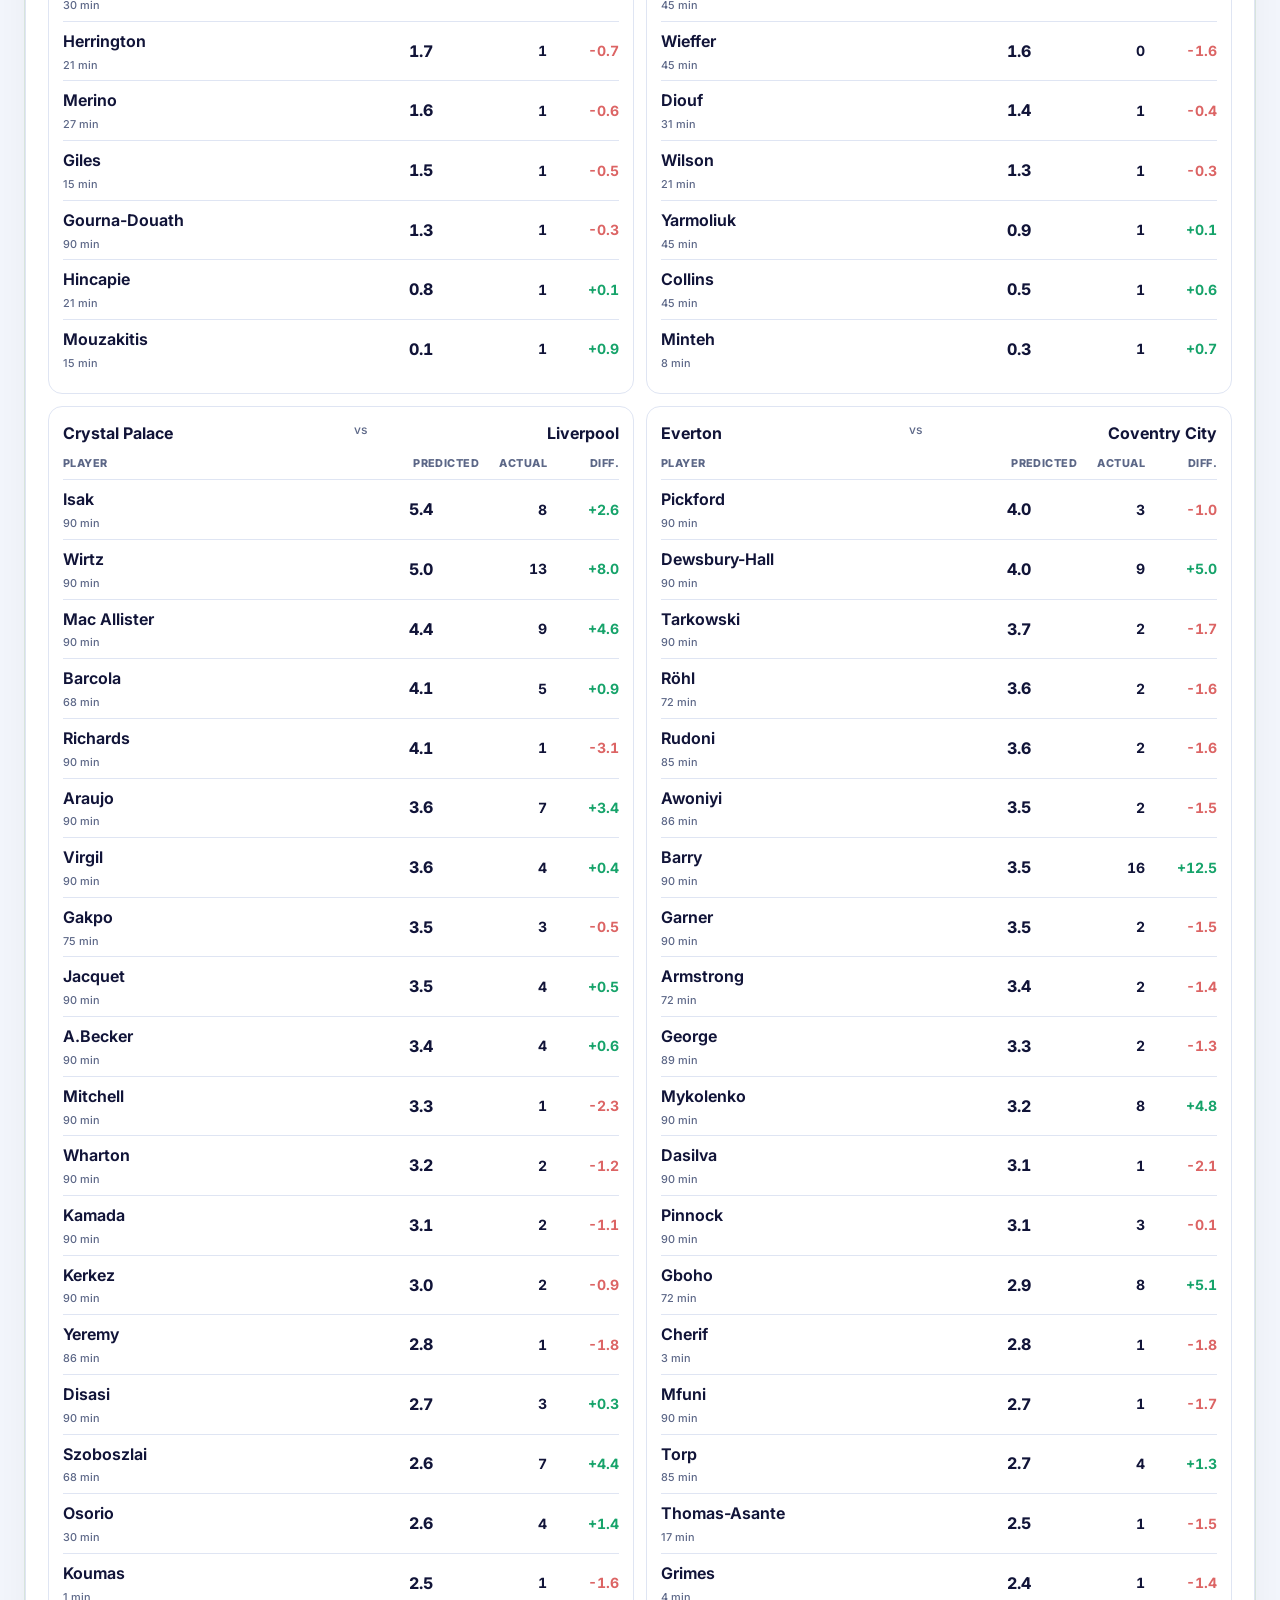
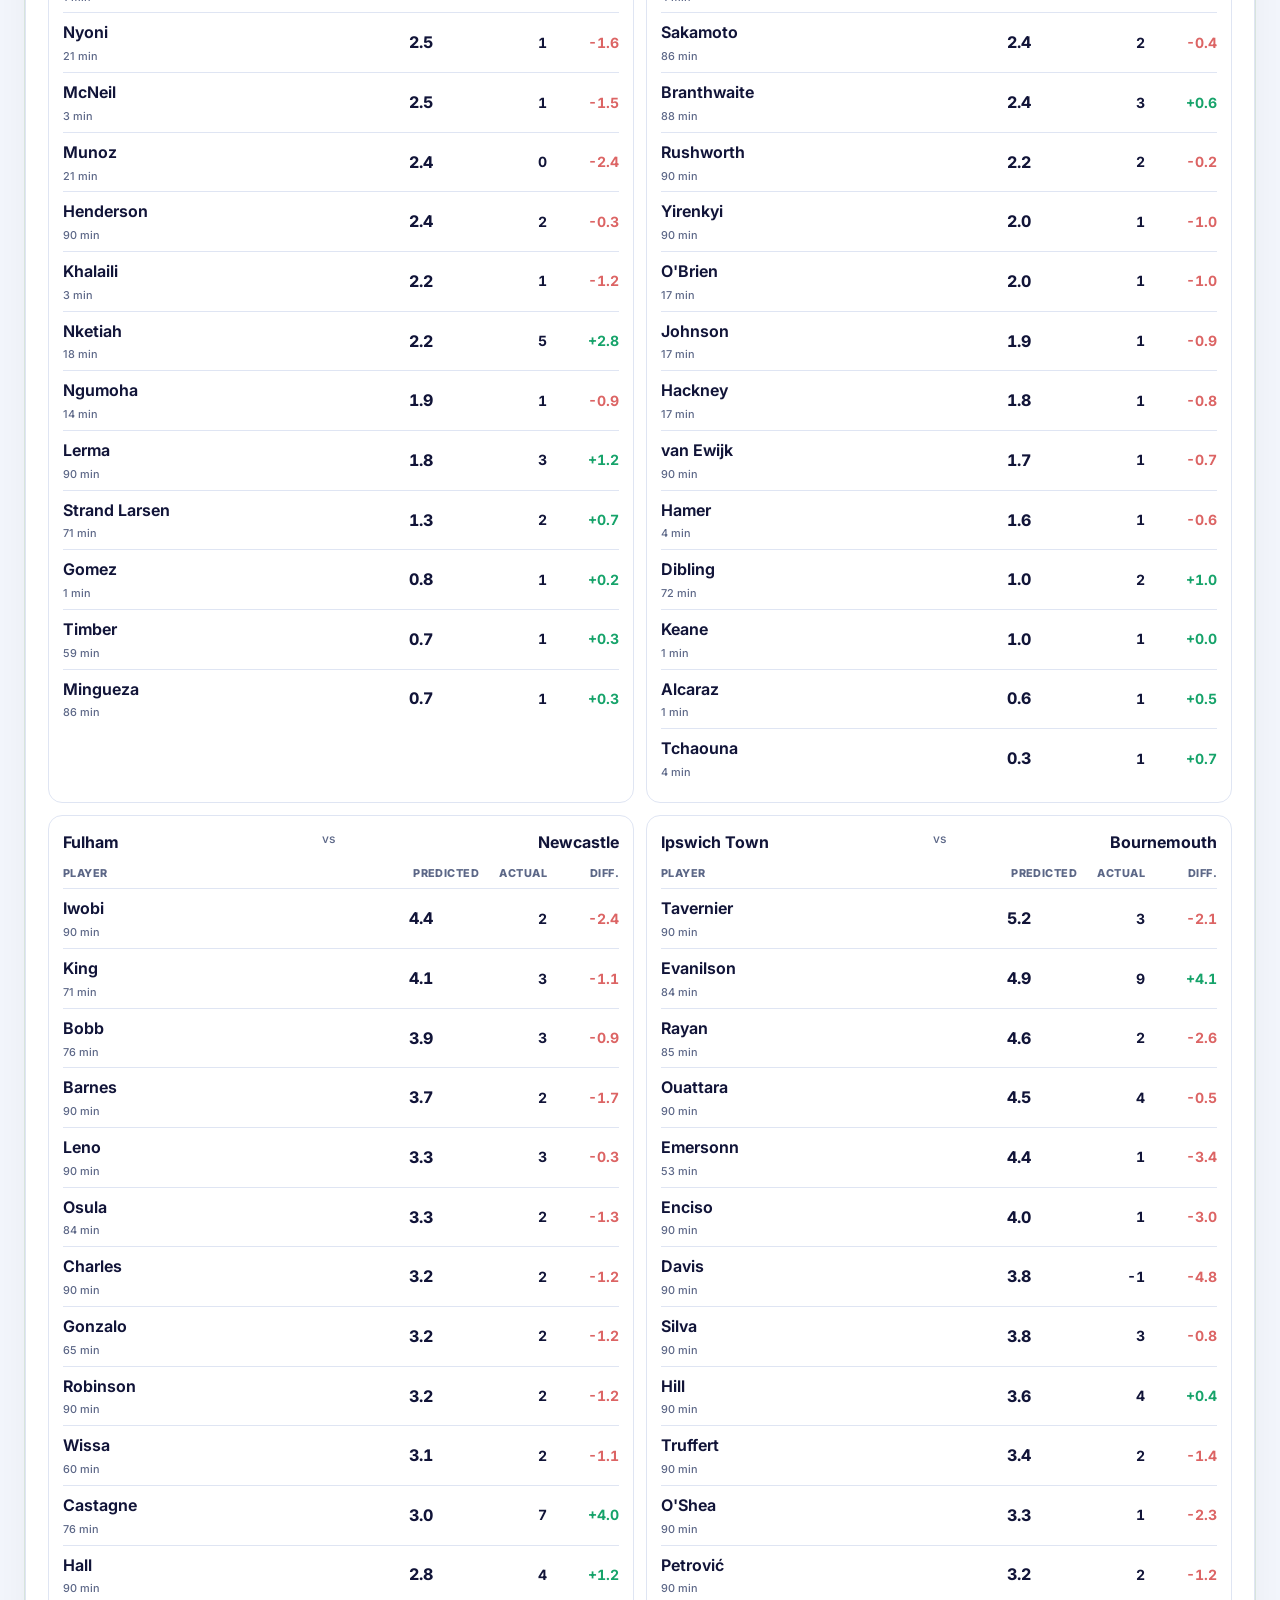
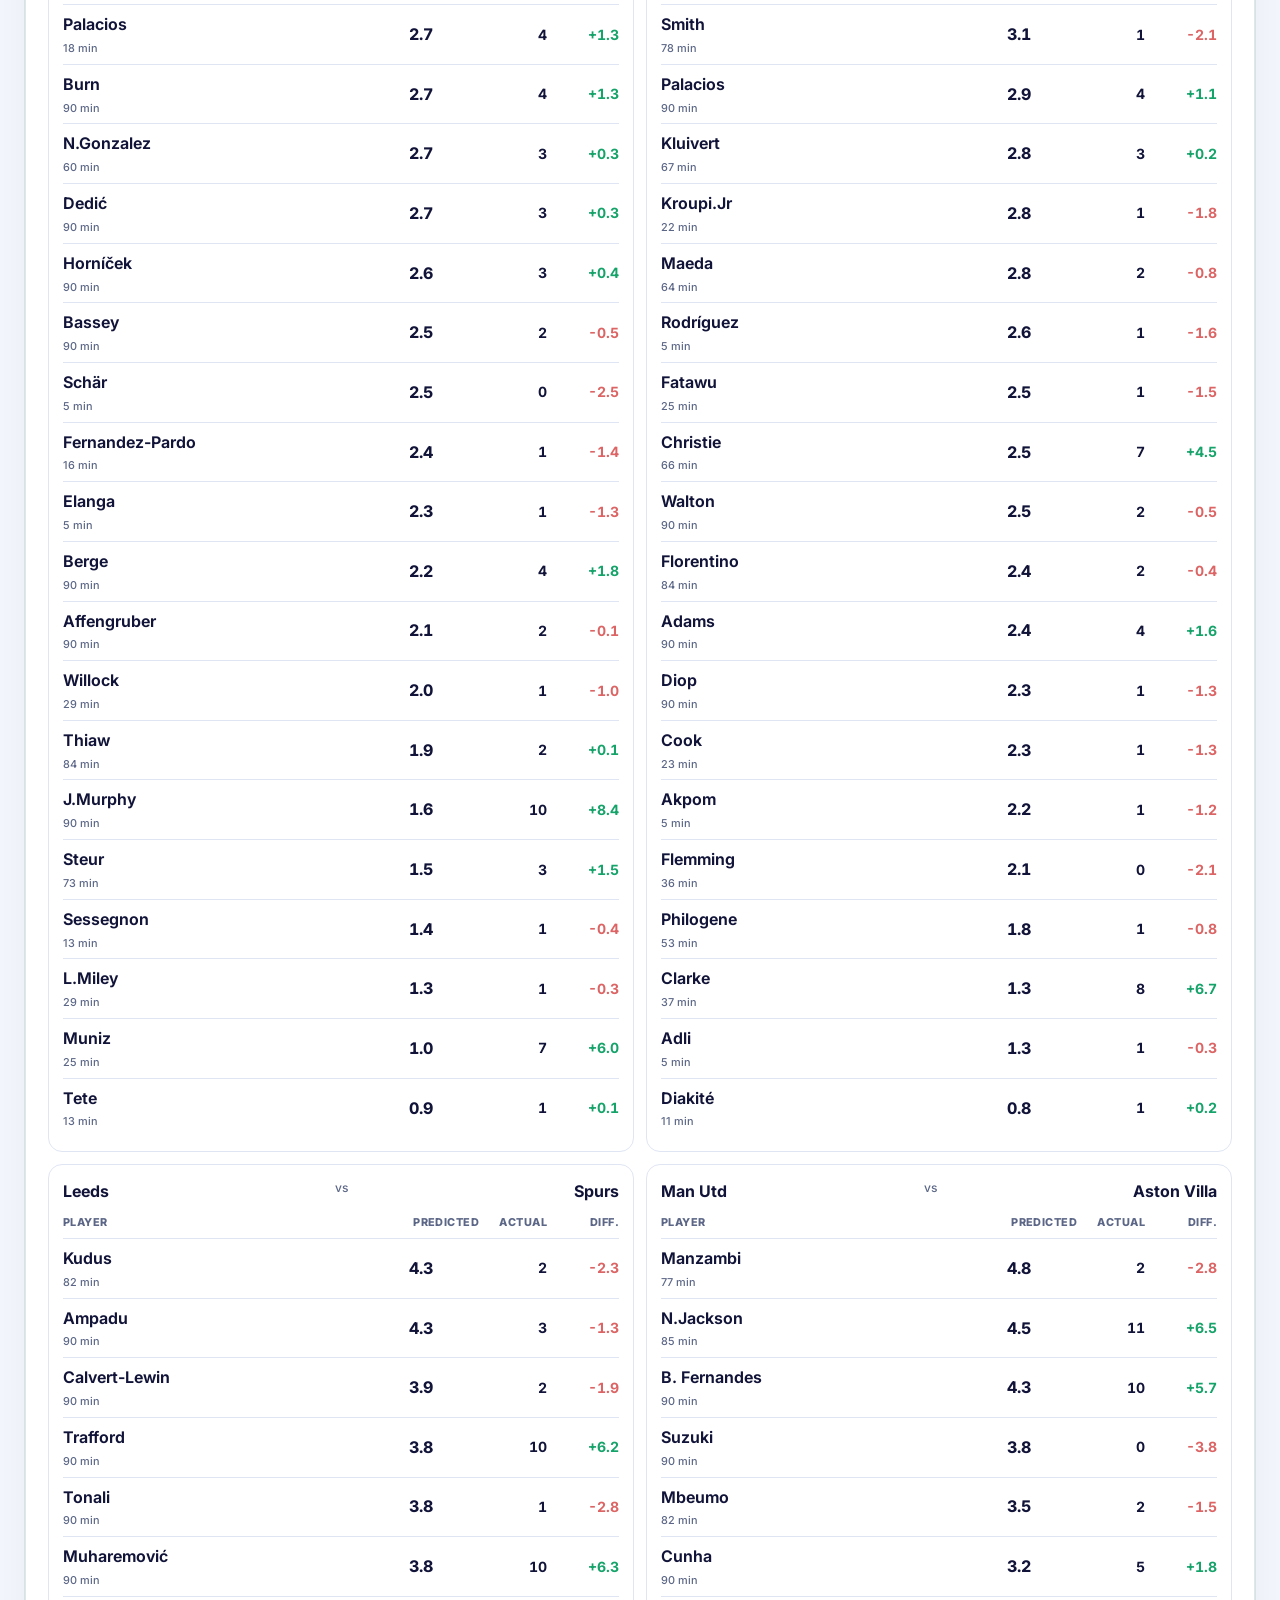
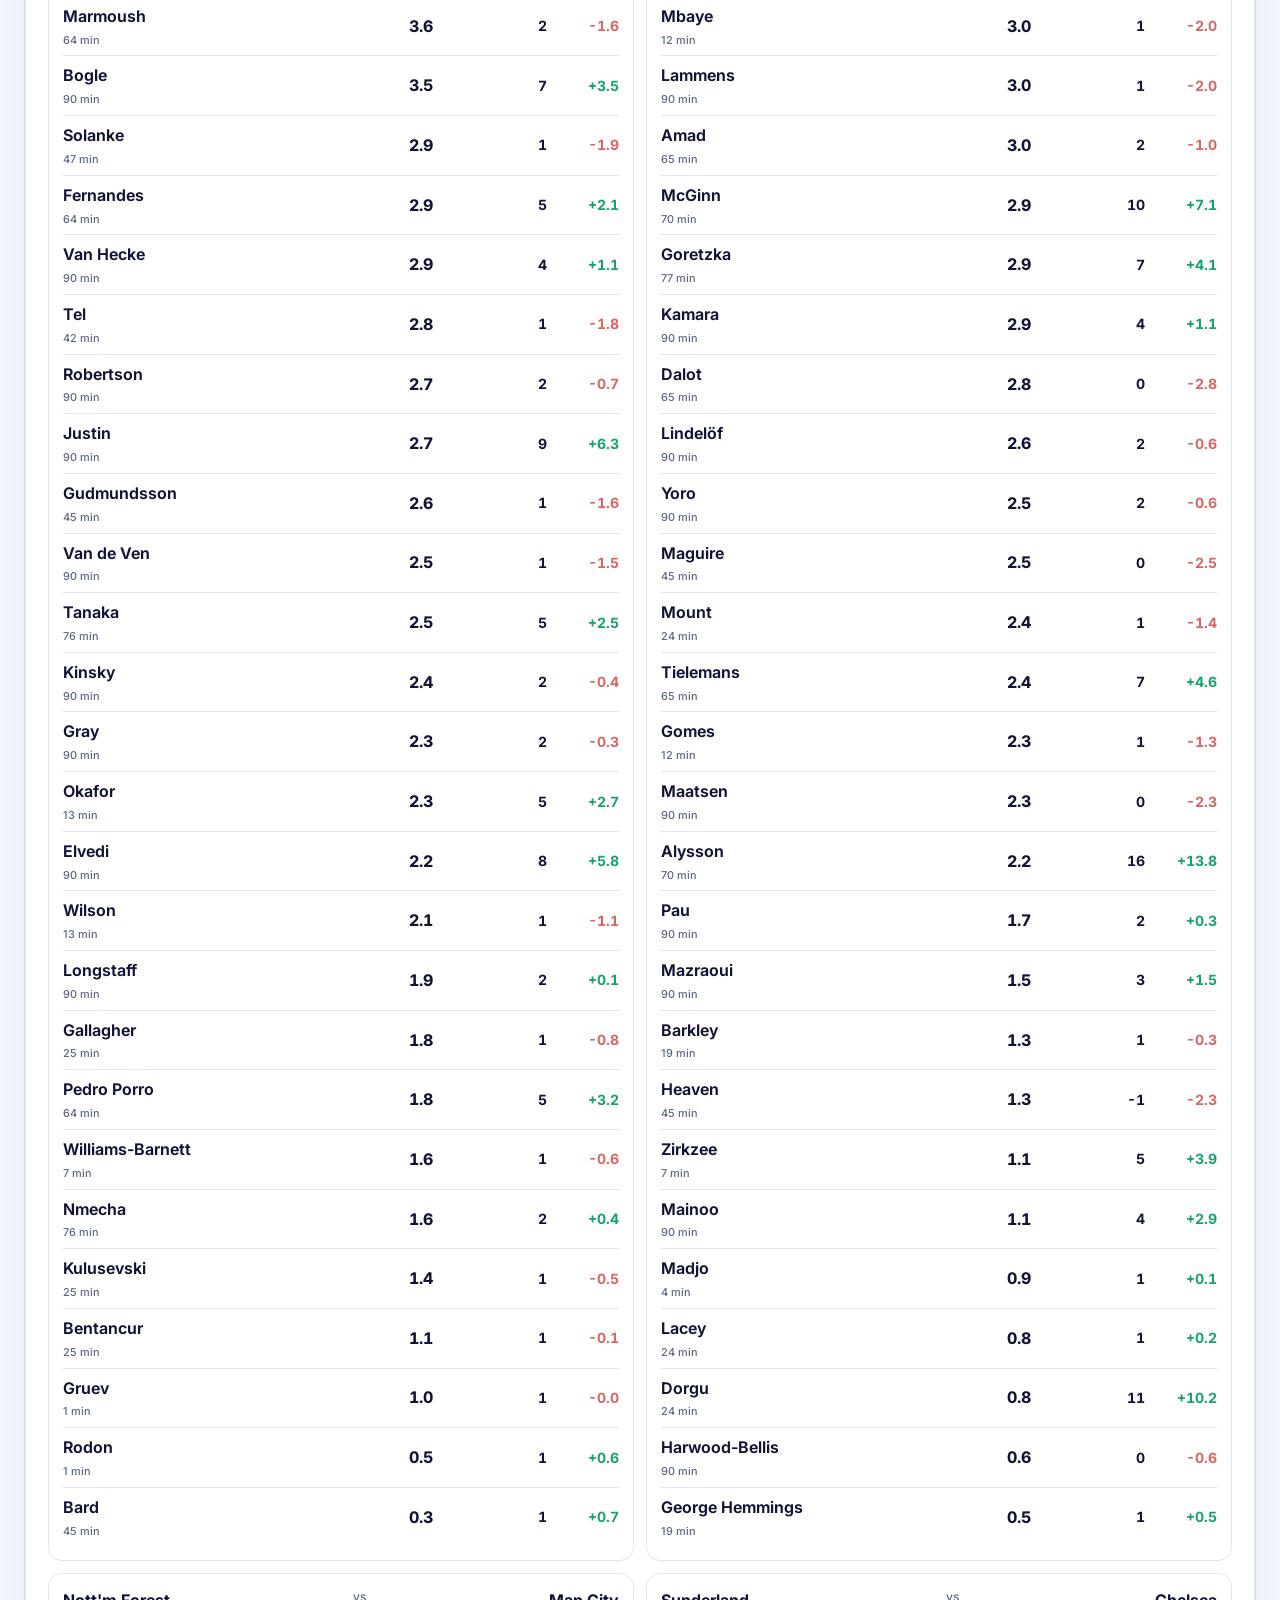
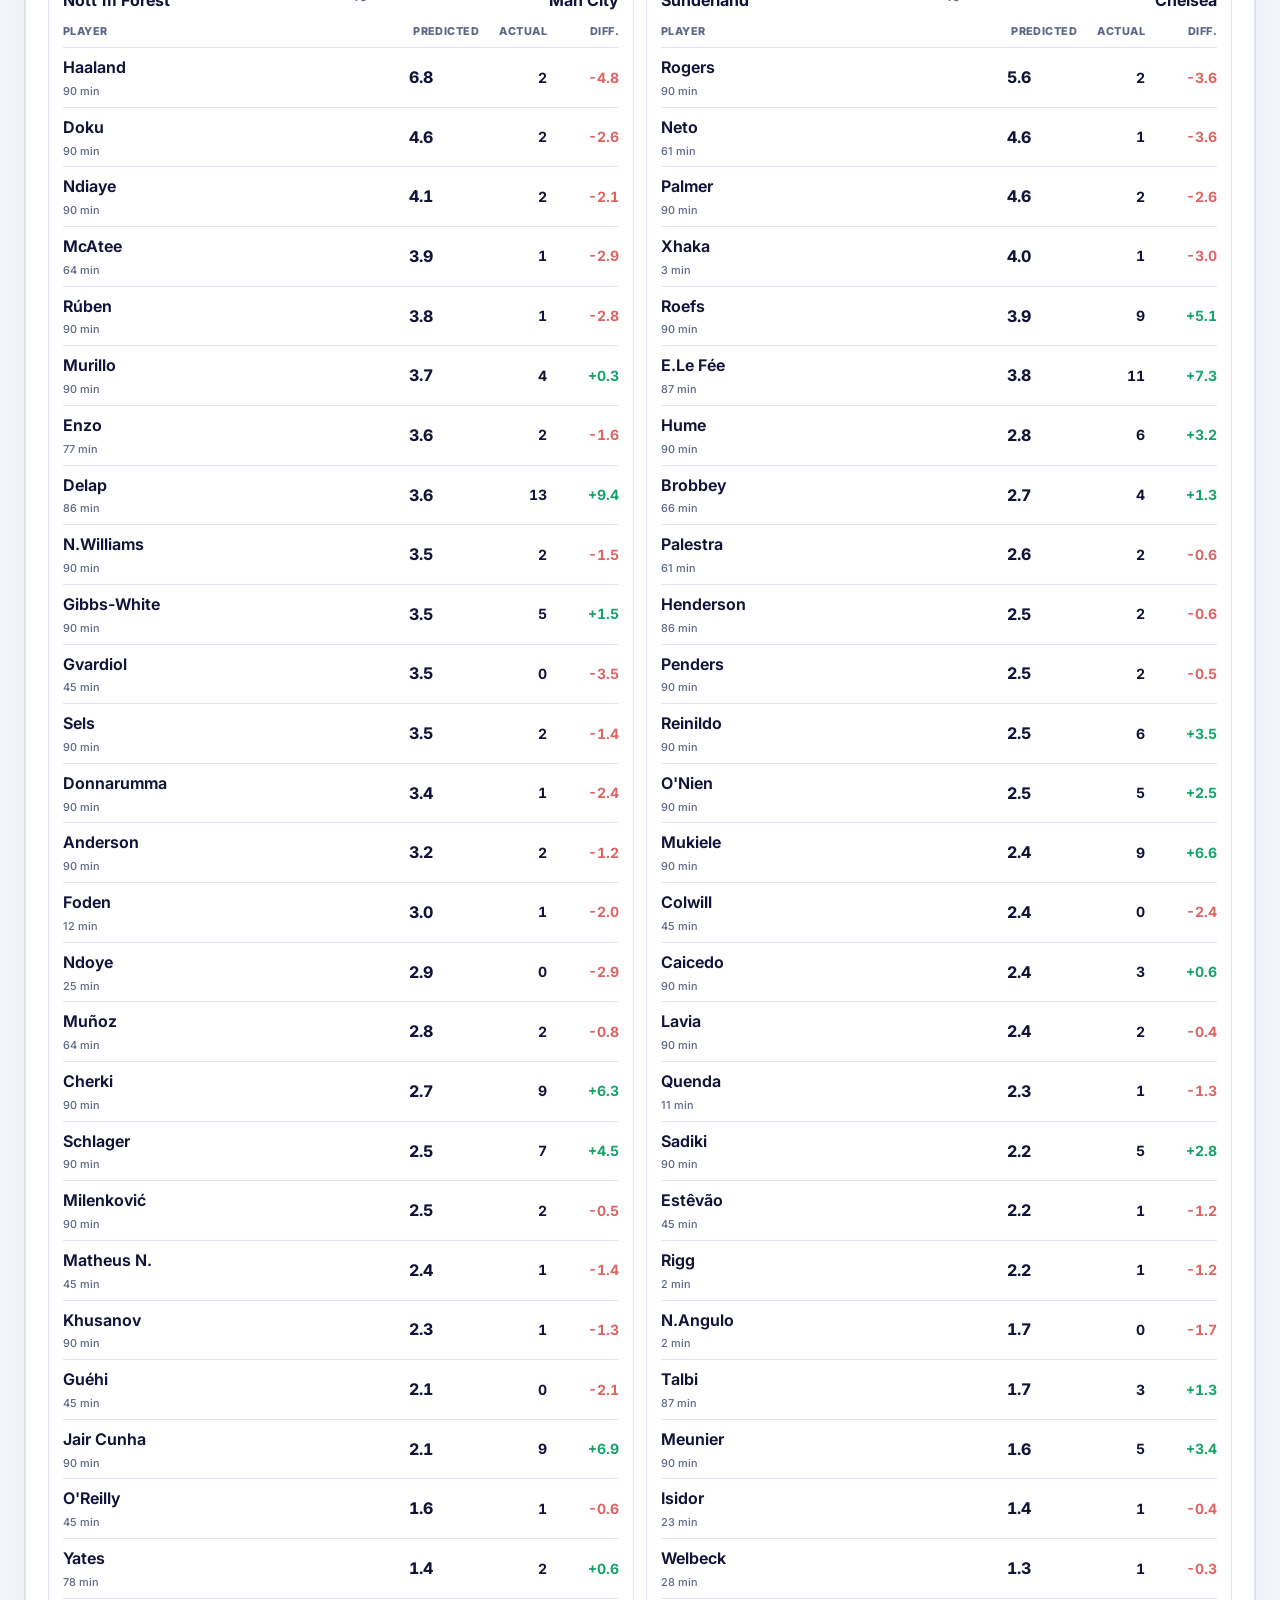
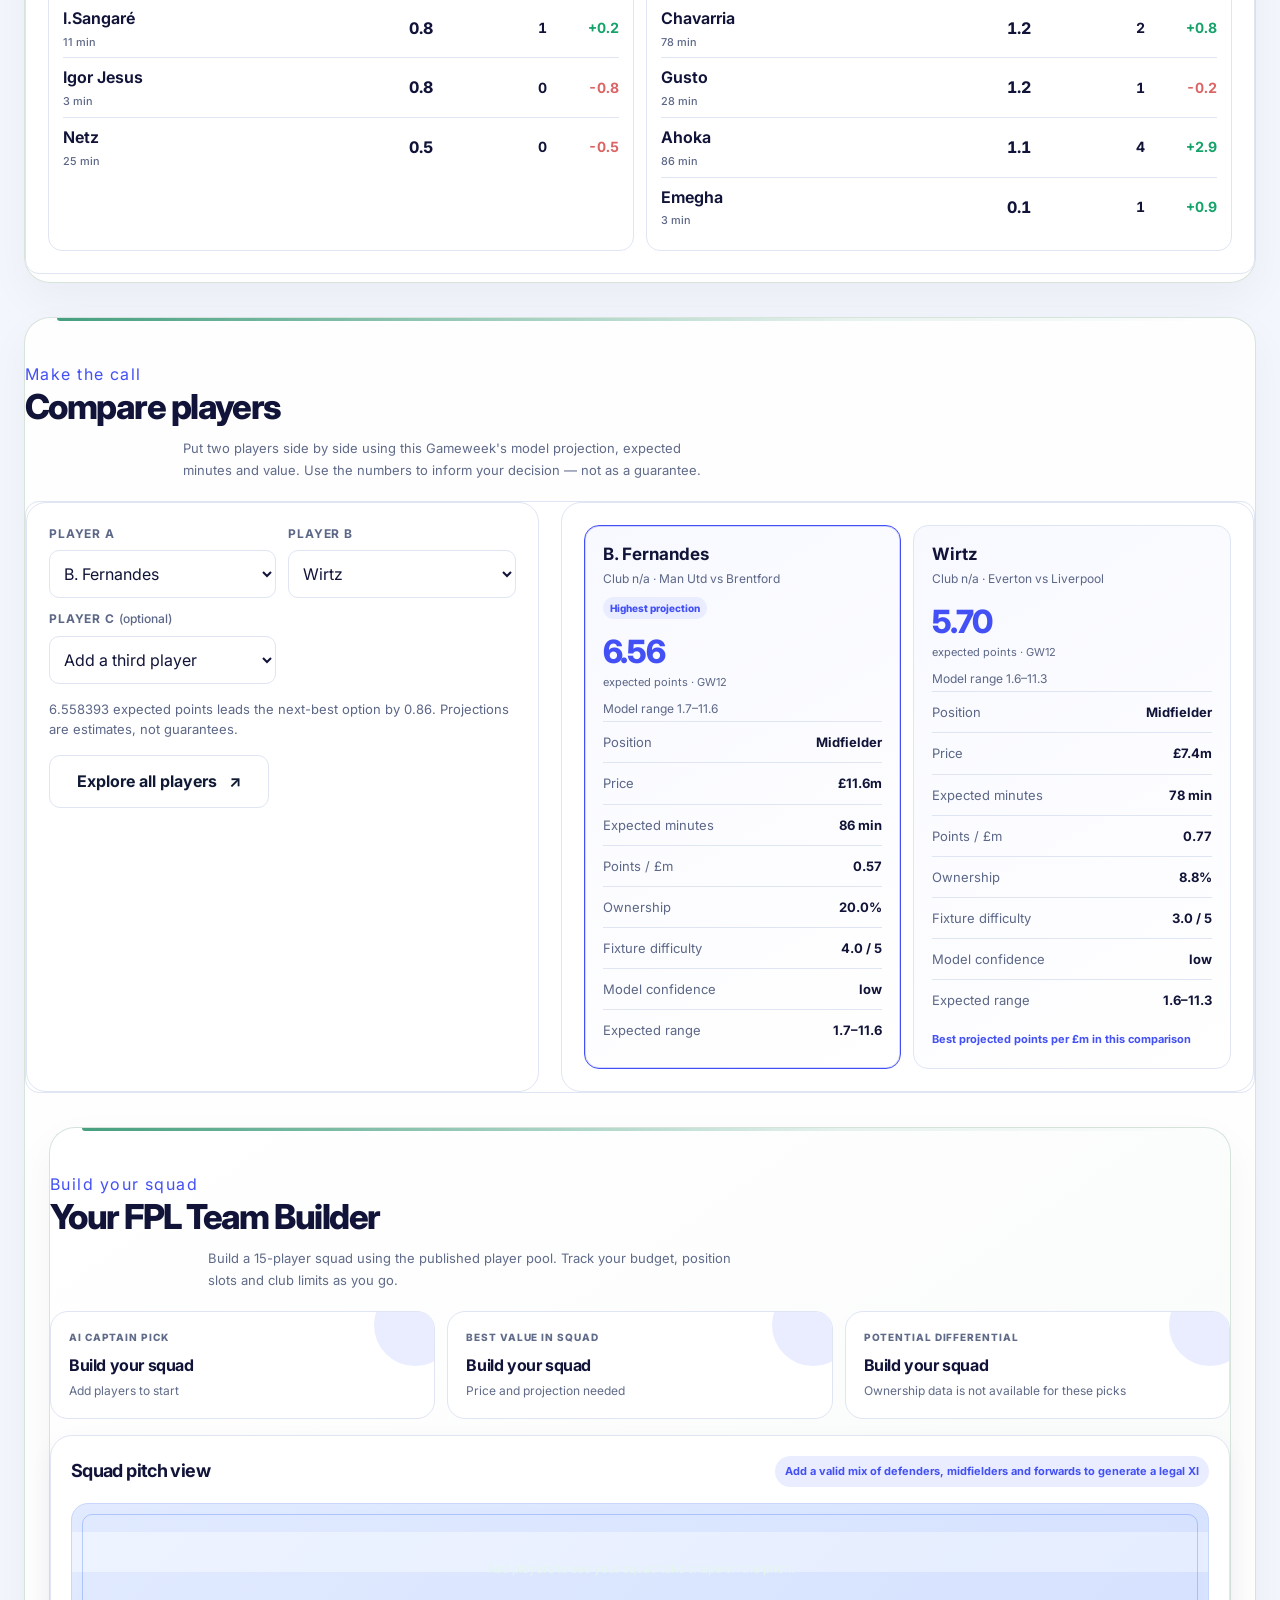
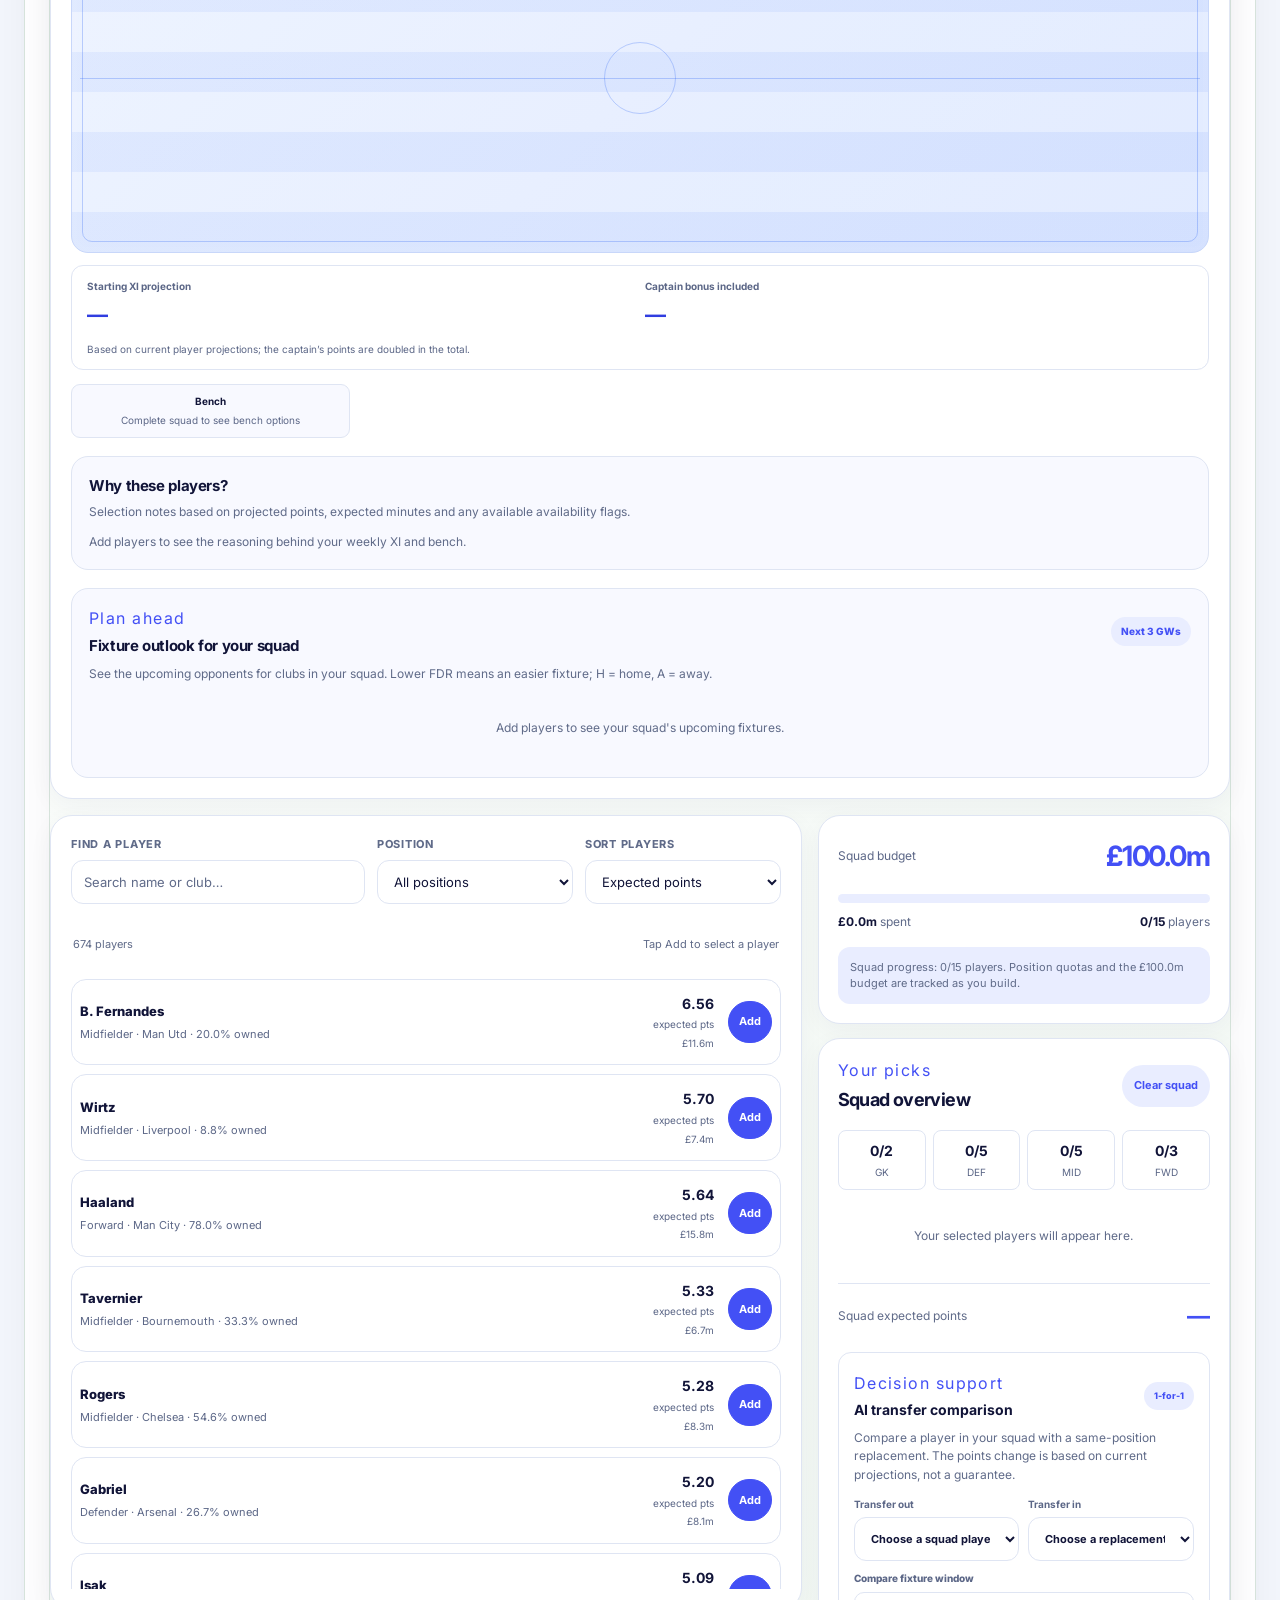
==== commit 2747f37a: "Update Gameweek 12 predictions and player data" ====
--- a/index.html
+++ b/index.html
@@ -2417,7 +2417,7 @@
         </div>
         <div class="differential-grid" id="differential-container">
             <!-- DIFFERENTIAL_CARDS_START -->
-            <a class="differential-card" style="--differential-team-colour:#c8102e" href="player.html?player=Wirtz"><span class="differential-rank">01</span><div class="differential-card-content"><div class="differential-card-head"><div><strong>Wirtz</strong><span class="differential-meta">Midfielder · Liverpool</span></div><span class="differential-team">LIV</span></div><div class="differential-projection"><span>Model projection</span><strong>5.70</strong></div><div class="differential-secondary"><span>8.2% owned</span><span>£7.4</span></div><p class="differential-fixture">Everton at Liverpool</p><div class="differential-score">Differential score · 5.23</div></div></a>
+            <a class="differential-card" style="--differential-team-colour:#c8102e" href="player.html?player=Wirtz"><span class="differential-rank">01</span><div class="differential-card-content"><div class="differential-card-head"><div><strong>Wirtz</strong><span class="differential-meta">Midfielder · Liverpool</span></div><span class="differential-team">LIV</span></div><div class="differential-projection"><span>Model projection</span><strong>5.70</strong></div><div class="differential-secondary"><span>8.8% owned</span><span>£7.4</span></div><p class="differential-fixture">Everton at Liverpool</p><div class="differential-score">Differential score · 5.20</div></div></a>
             <a class="differential-card" style="--differential-team-colour:#b91c1c" href="player.html?player=Cunha"><span class="differential-rank">02</span><div class="differential-card-content"><div class="differential-card-head"><div><strong>Cunha</strong><span class="differential-meta">Midfielder · Man Utd</span></div><span class="differential-team">MUN</span></div><div class="differential-projection"><span>Model projection</span><strong>4.77</strong></div><div class="differential-secondary"><span>5.6% owned</span><span>£7.8</span></div><p class="differential-fixture">Man Utd vs Brentford</p><div class="differential-score">Differential score · 4.50</div></div></a>
             <a class="differential-card" style="--differential-team-colour:#c81d25" href="player.html?player=Murillo"><span class="differential-rank">03</span><div class="differential-card-content"><div class="differential-card-head"><div><strong>Murillo</strong><span class="differential-meta">Defender · Nott&#x27;m Forest</span></div><span class="differential-team">NFO</span></div><div class="differential-projection"><span>Model projection</span><strong>4.59</strong></div><div class="differential-secondary"><span>1.9% owned</span><span>£5.5</span></div><p class="differential-fixture">Nott&#x27;m Forest vs Chelsea</p><div class="differential-score">Differential score · 4.50</div></div></a>
             <a class="differential-card" style="--differential-team-colour:#b3121d" href="player.html?player=Rayan"><span class="differential-rank">04</span><div class="differential-card-content"><div class="differential-card-head"><div><strong>Rayan</strong><span class="differential-meta">Midfielder · Bournemouth</span></div><span class="differential-team">BOU</span></div><div class="differential-projection"><span>Model projection</span><strong>4.58</strong></div><div class="differential-secondary"><span>2.4% owned</span><span>£6.3</span></div><p class="differential-fixture">Fulham at Bournemouth</p><div class="differential-score">Differential score · 4.47</div></div></a>
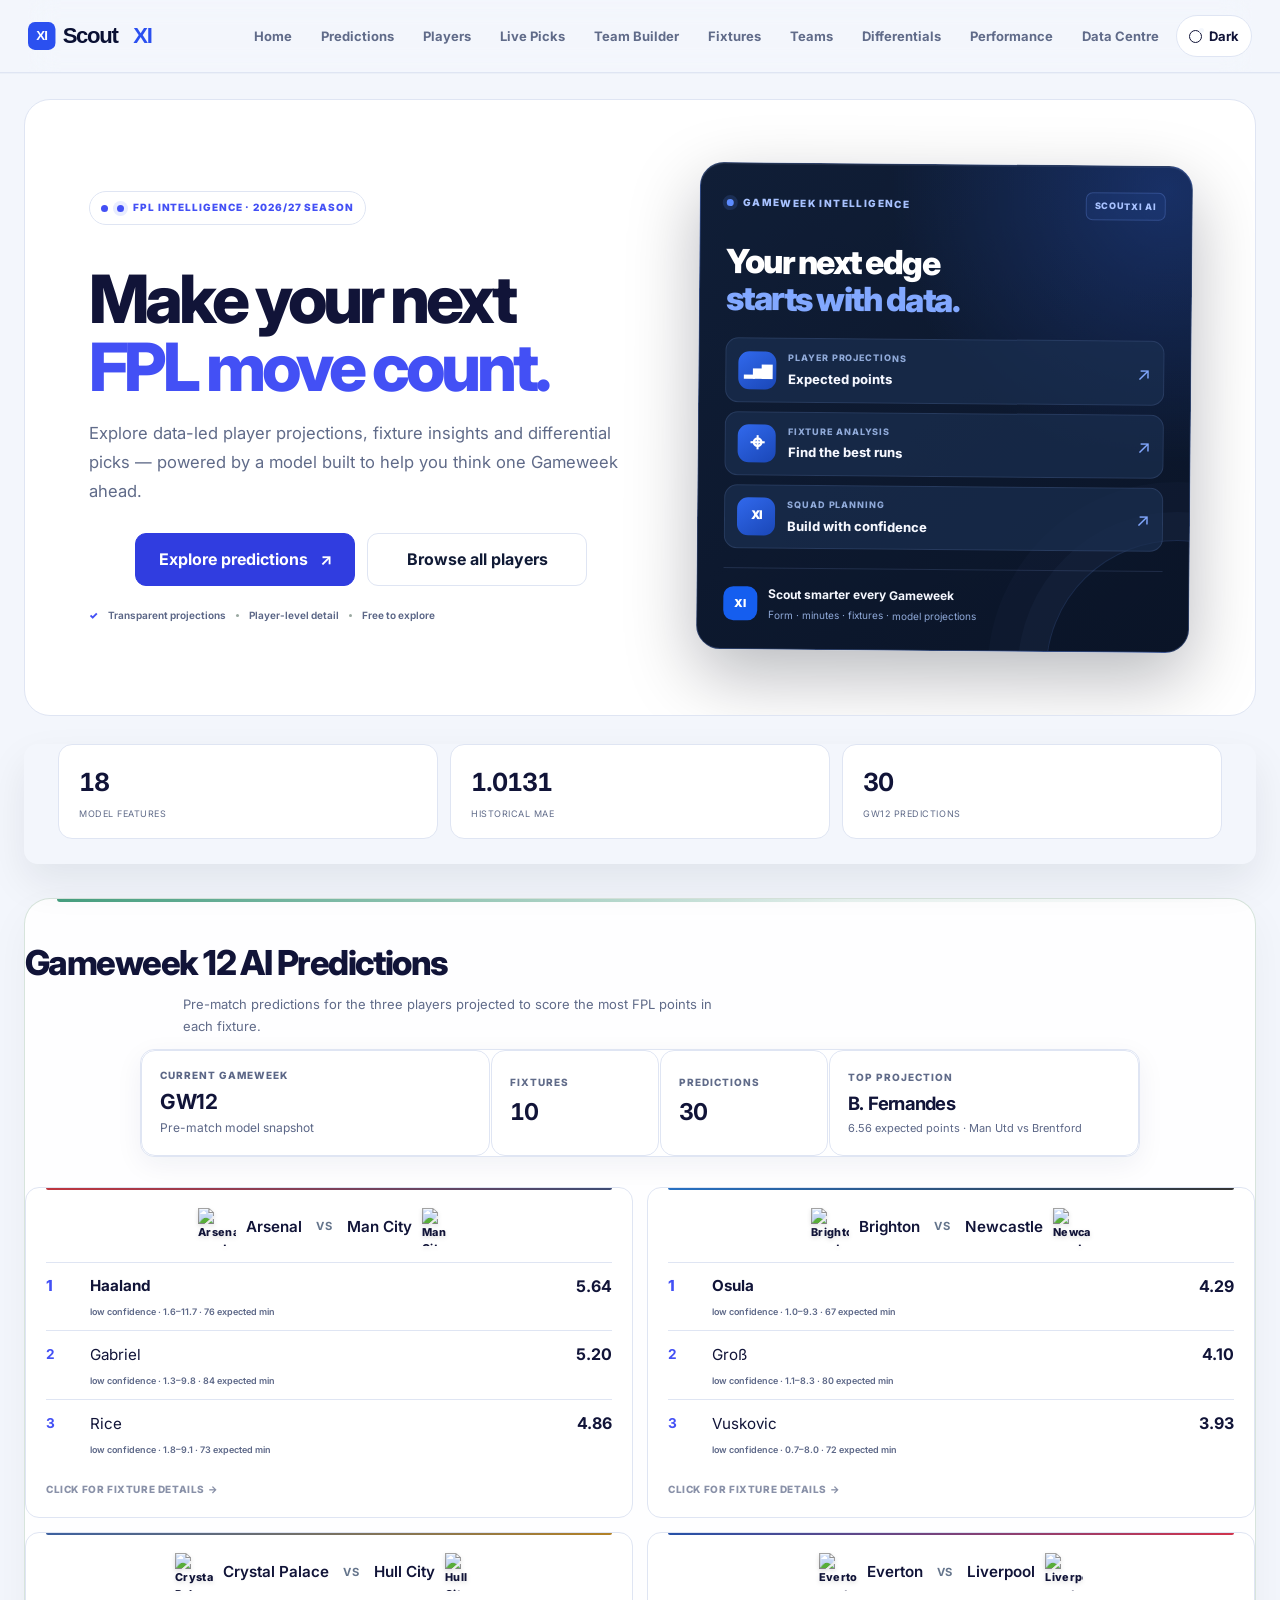
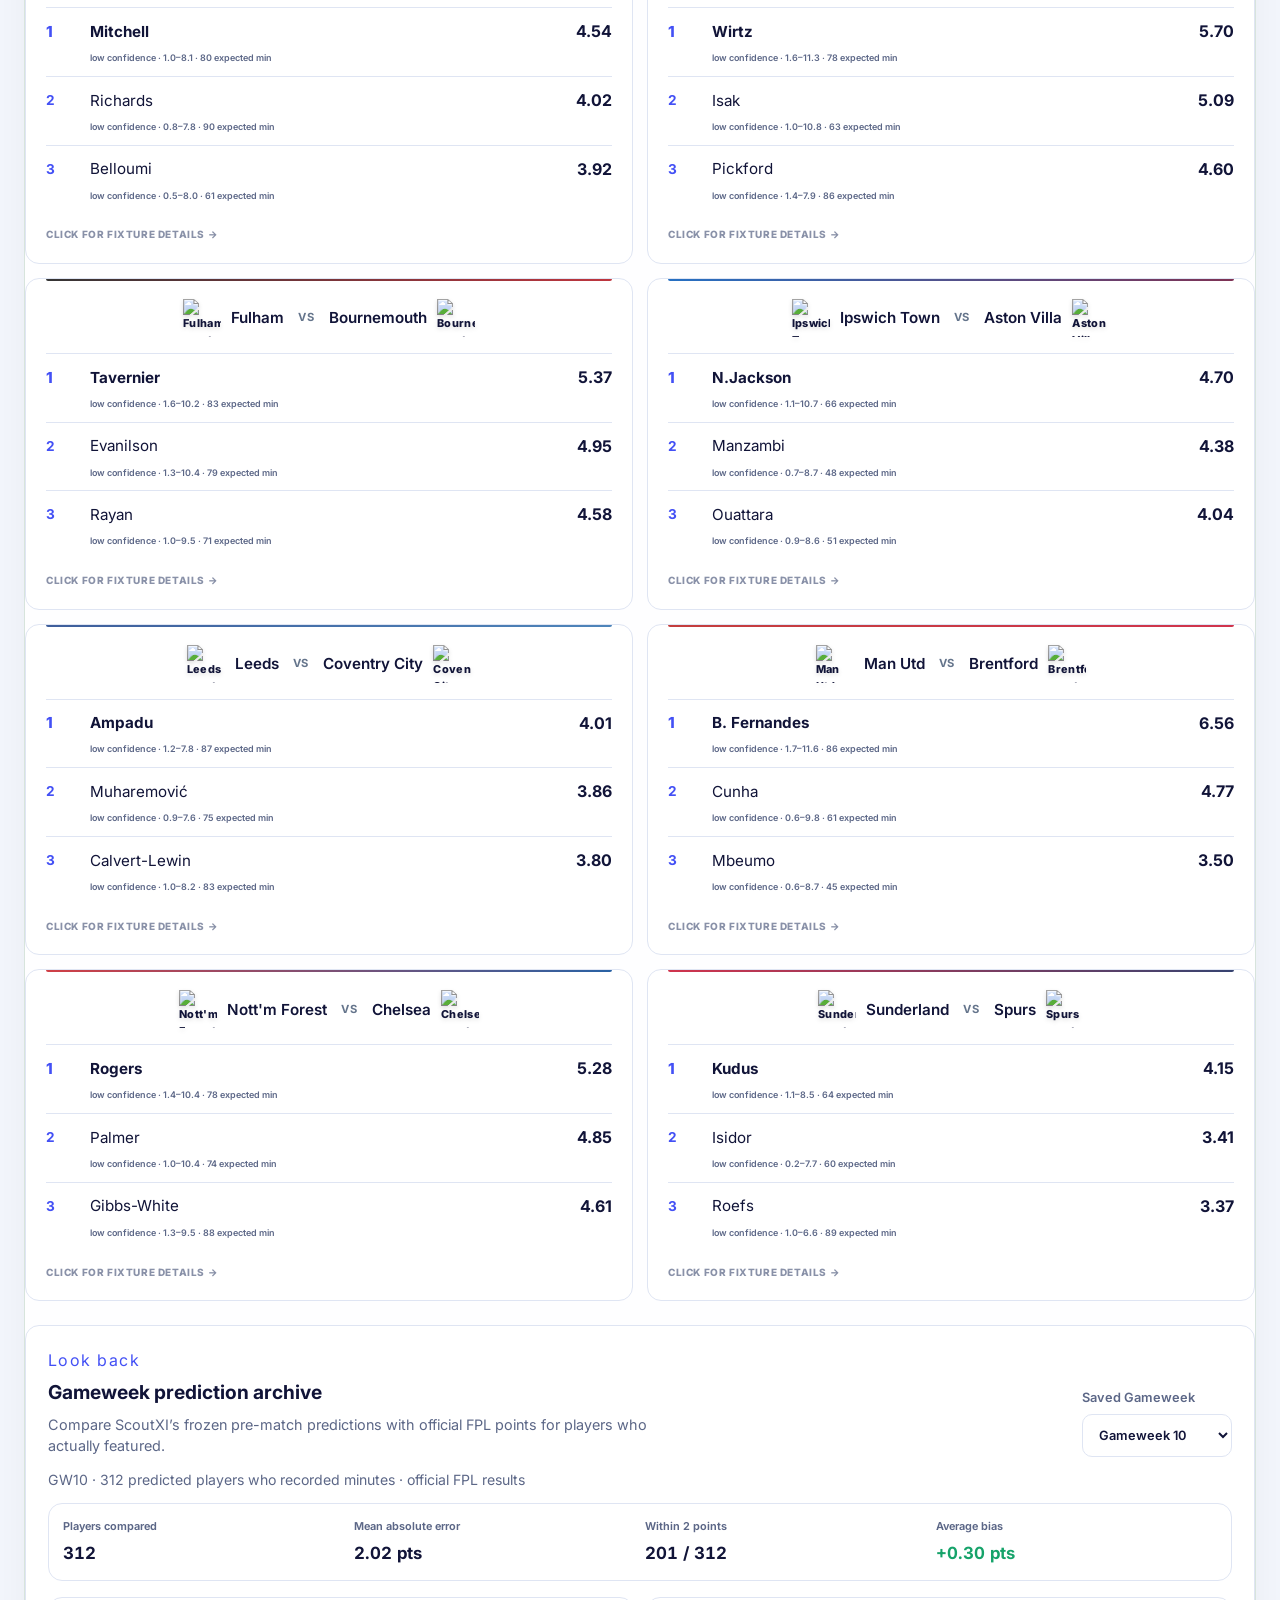
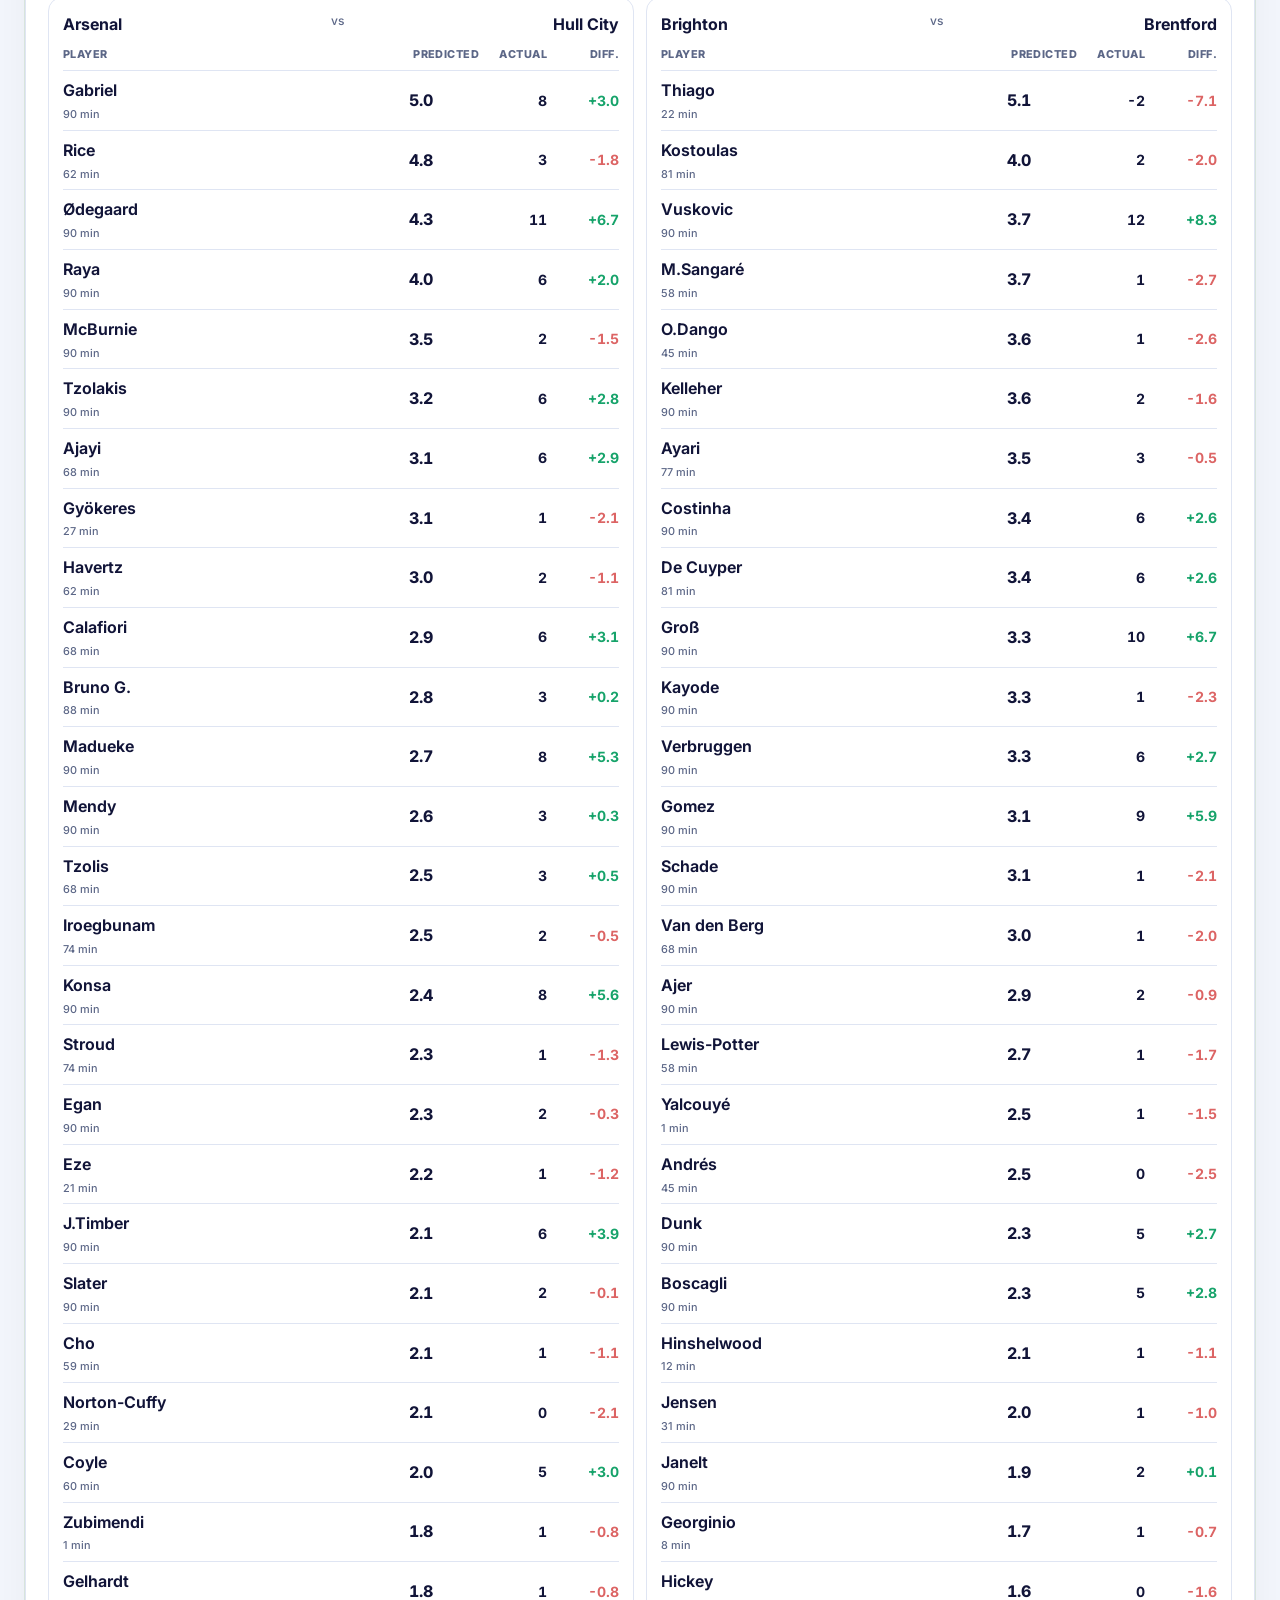
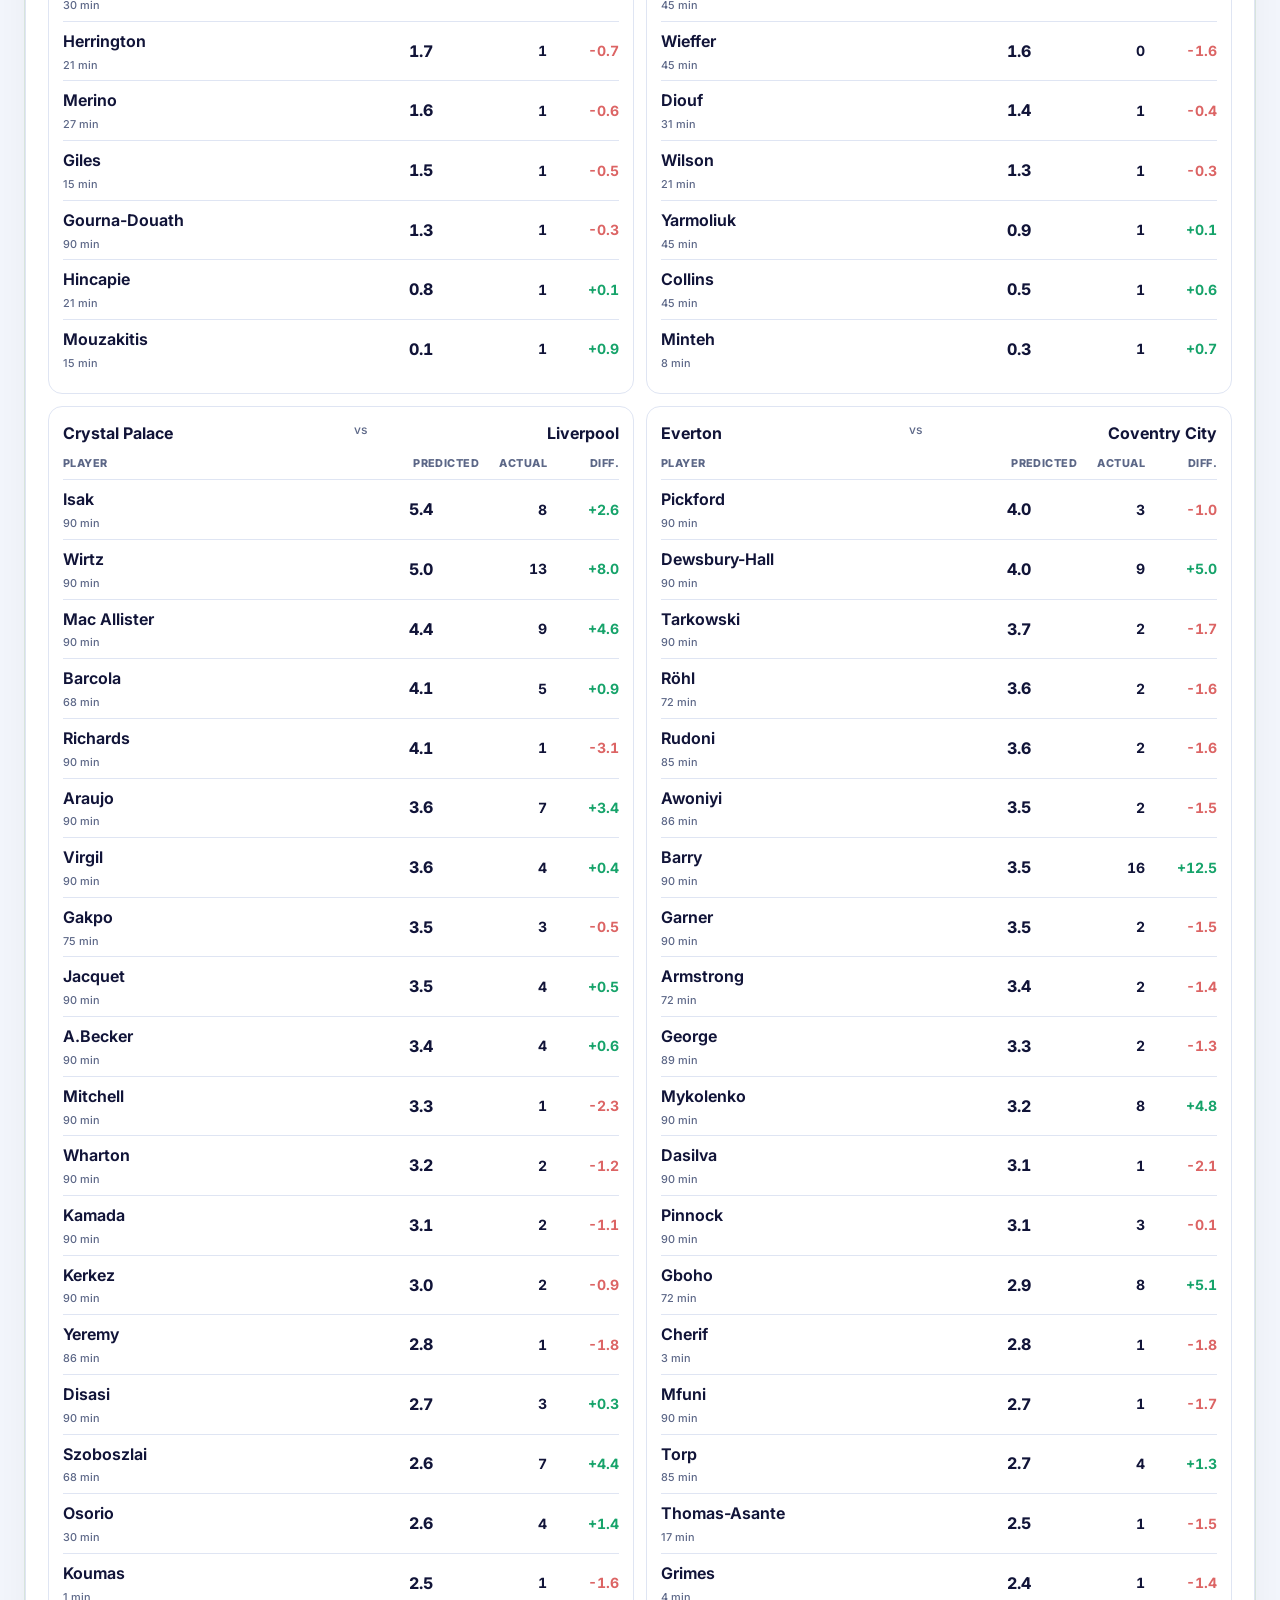
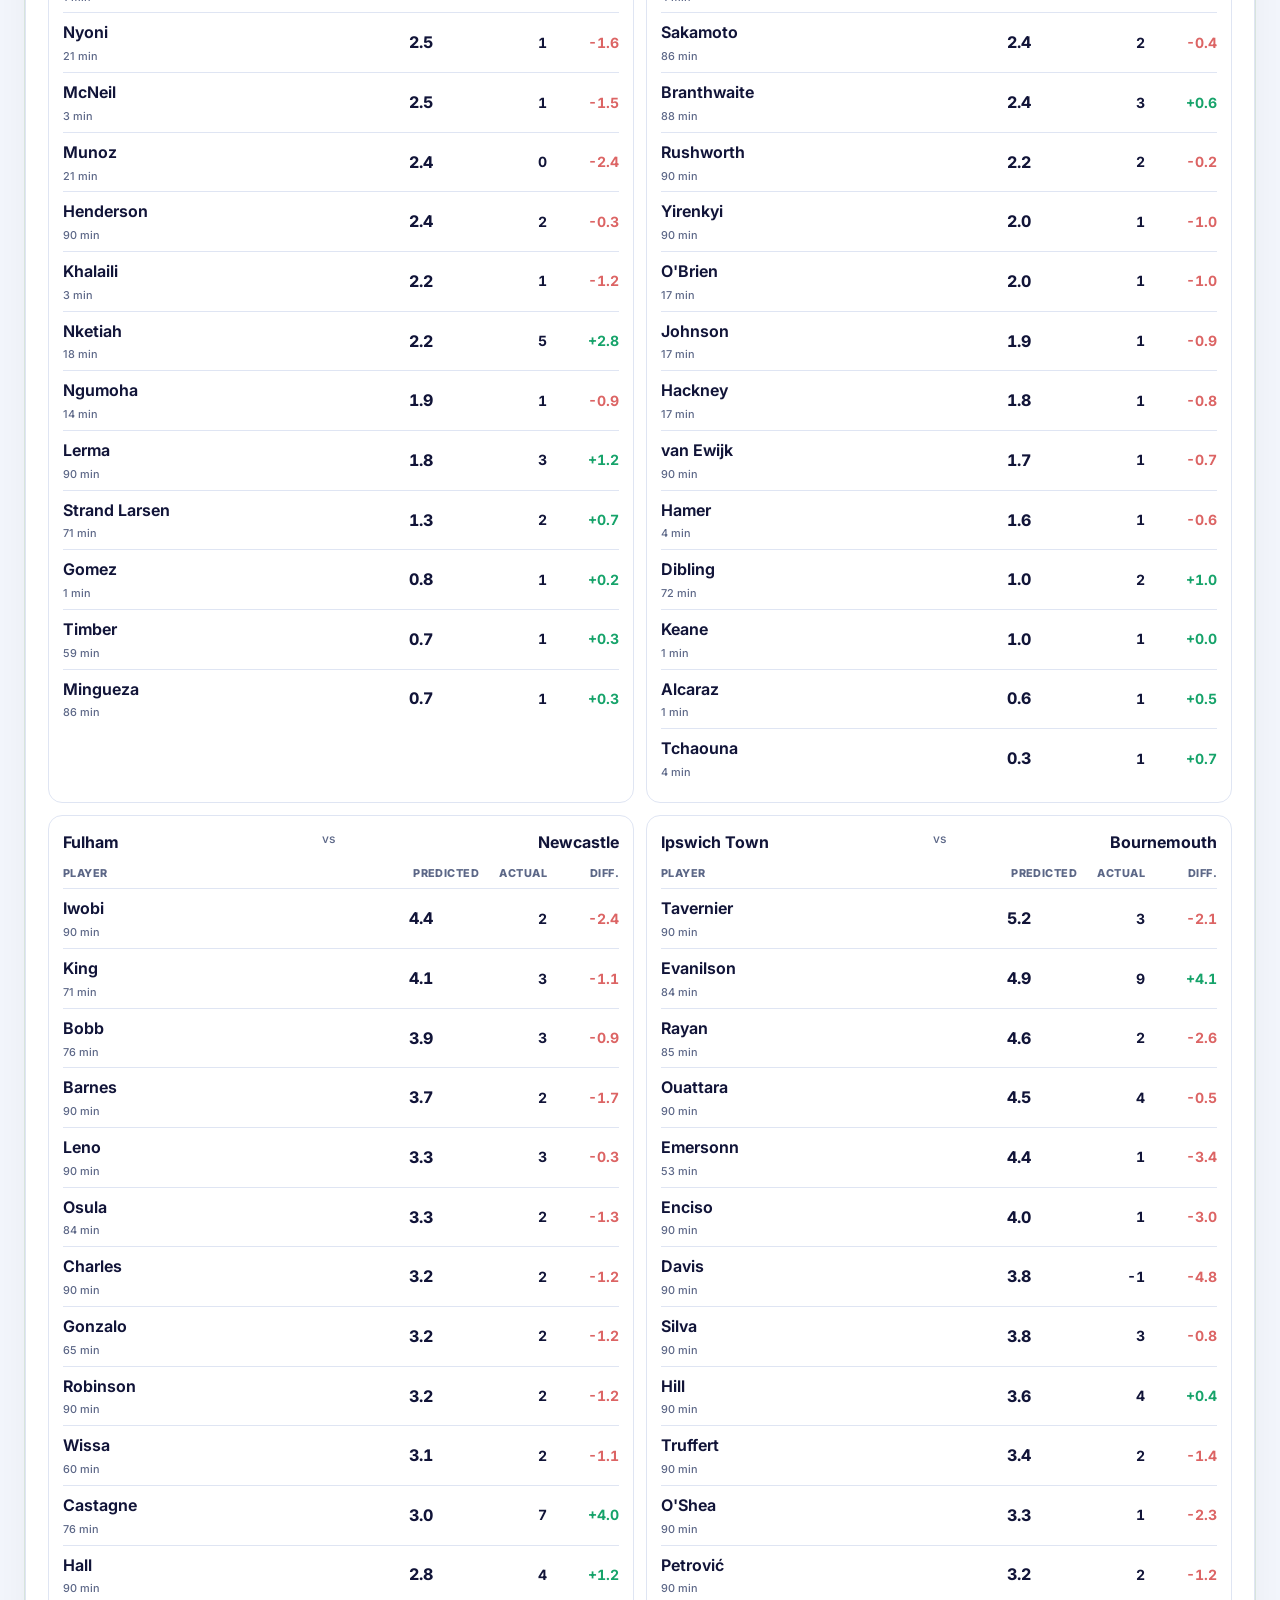
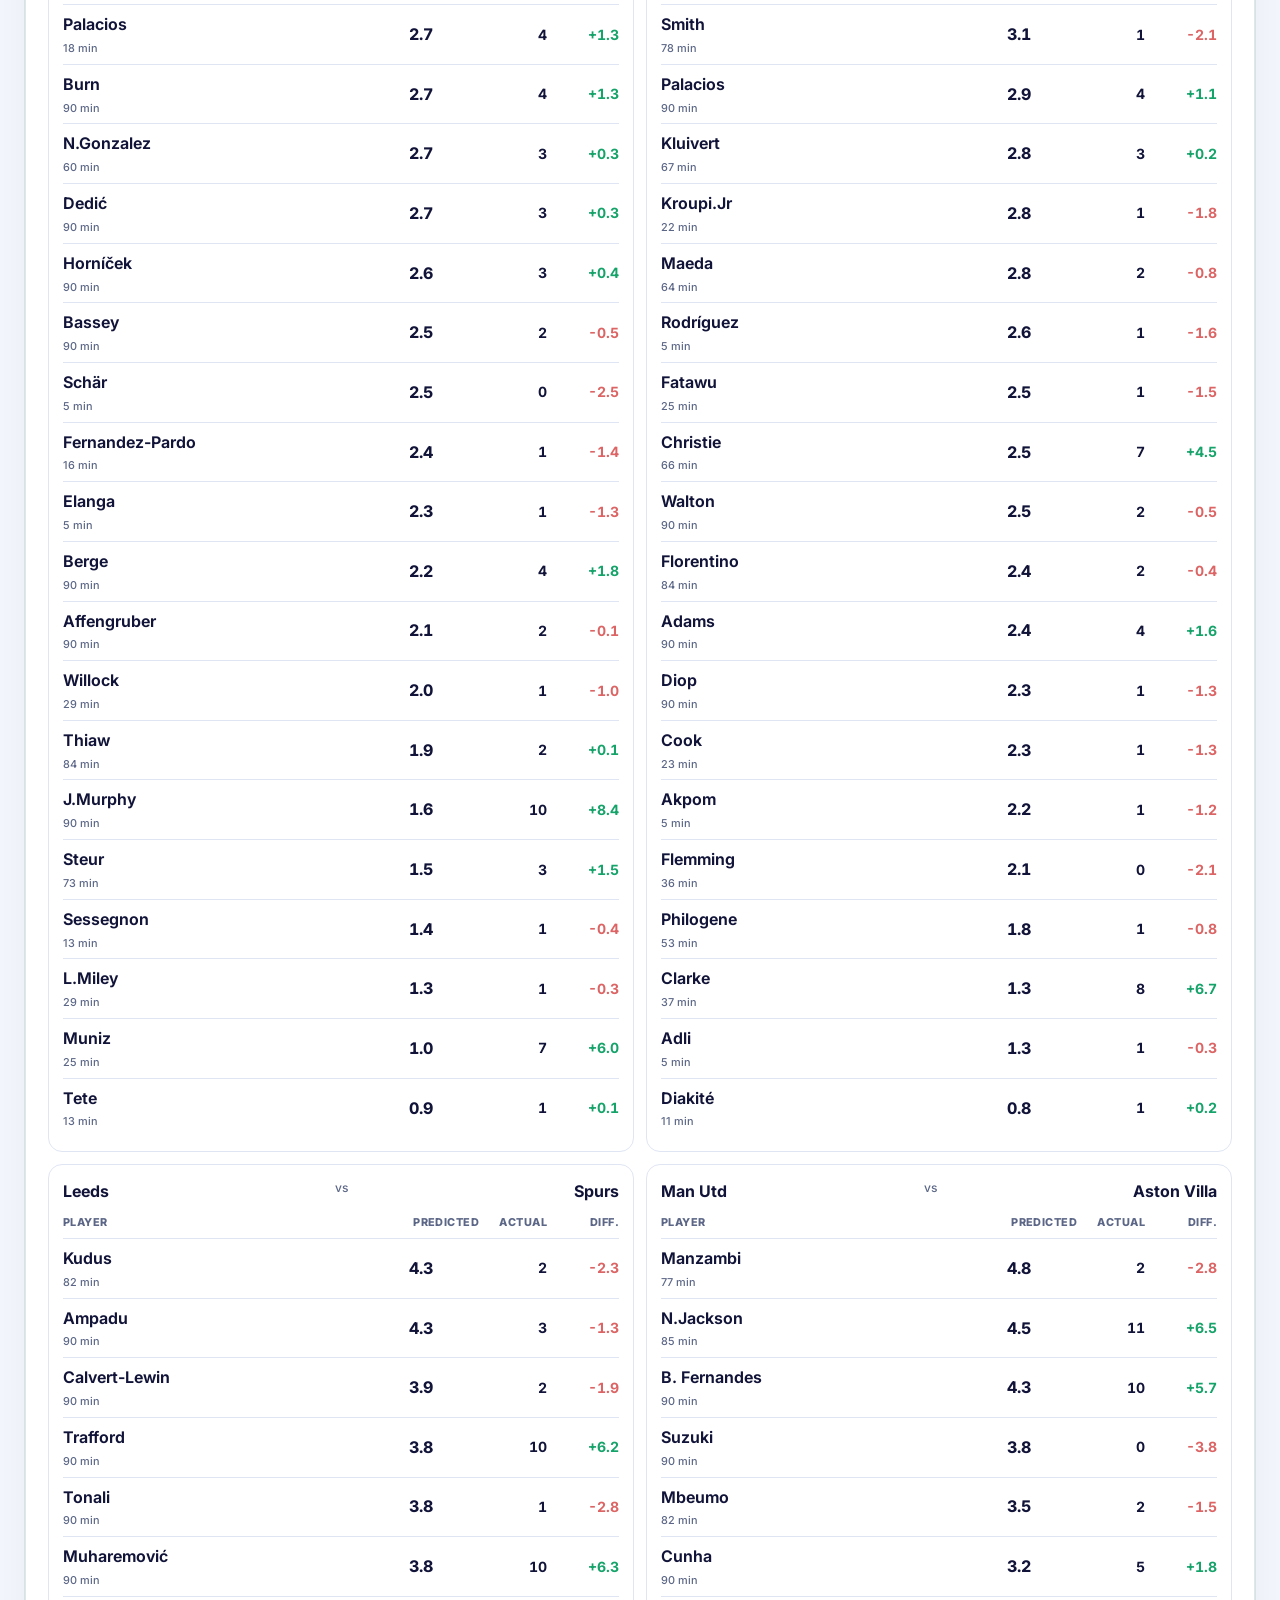
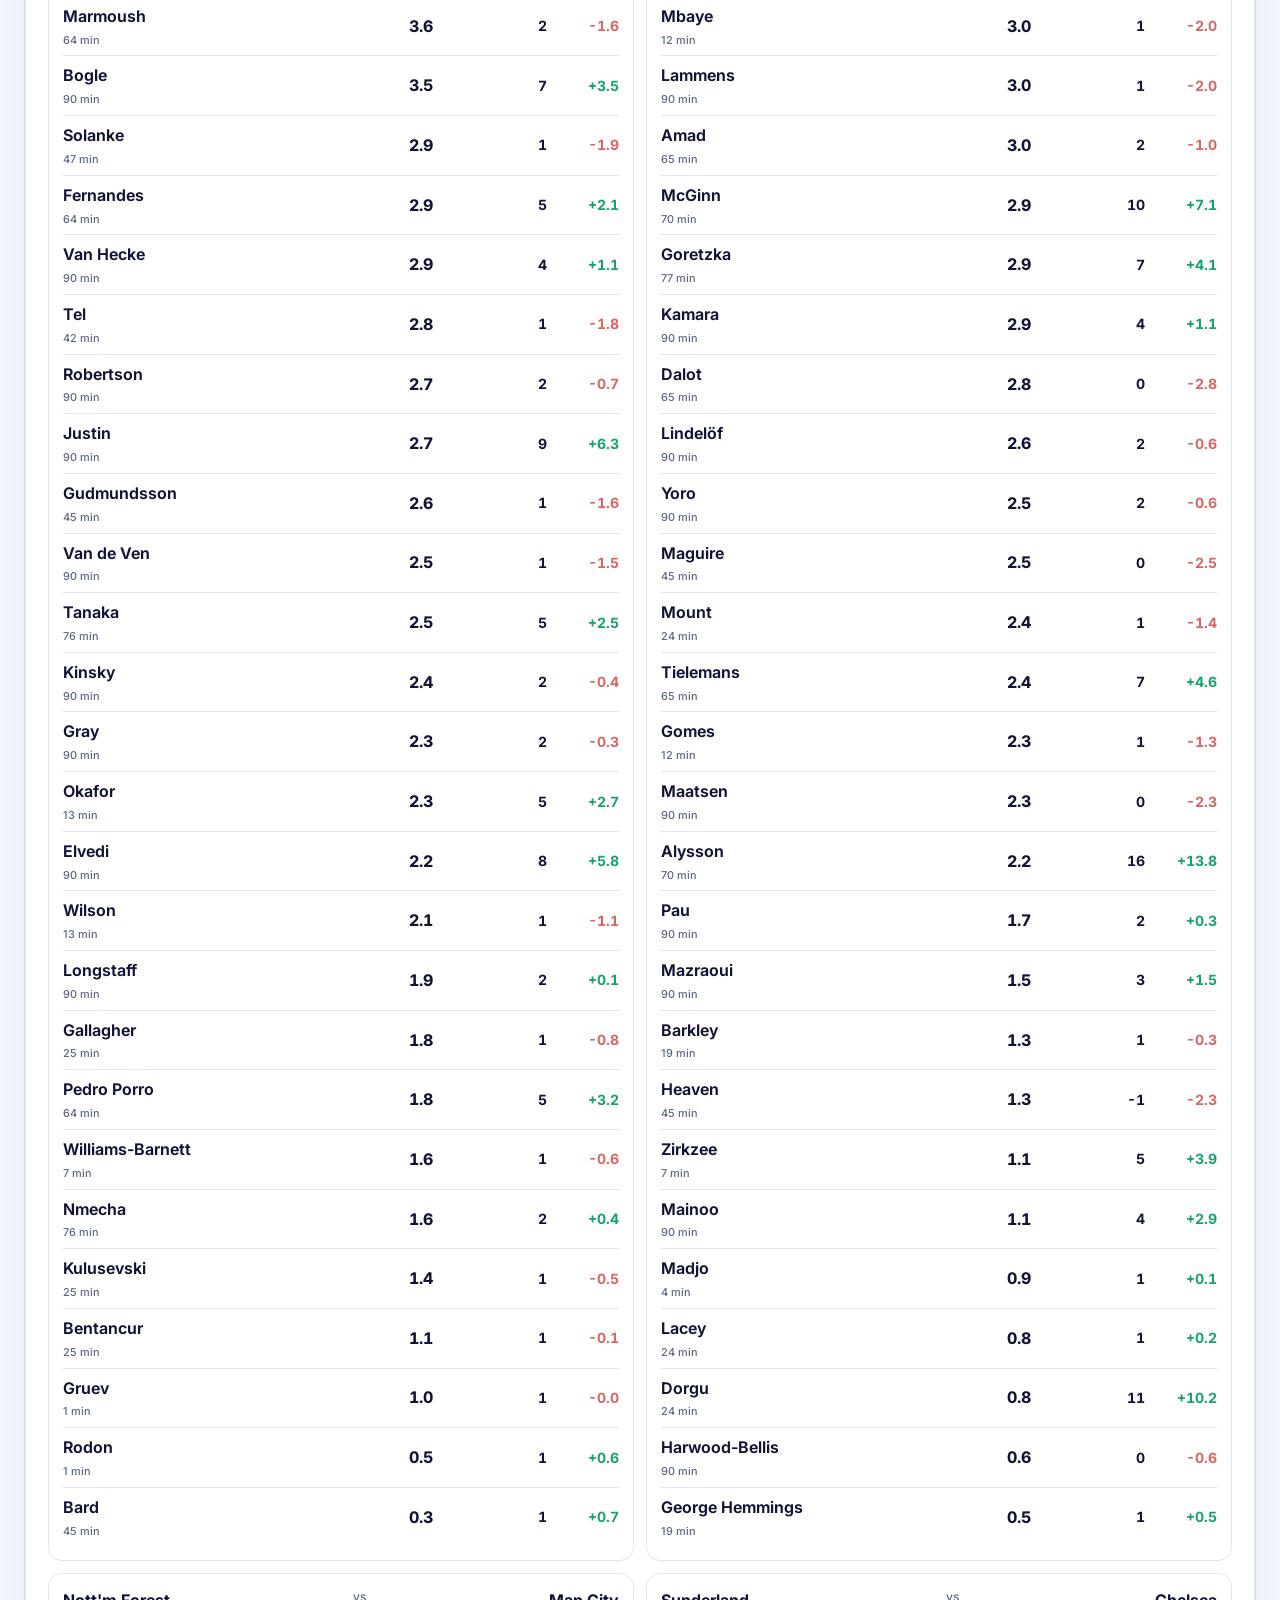
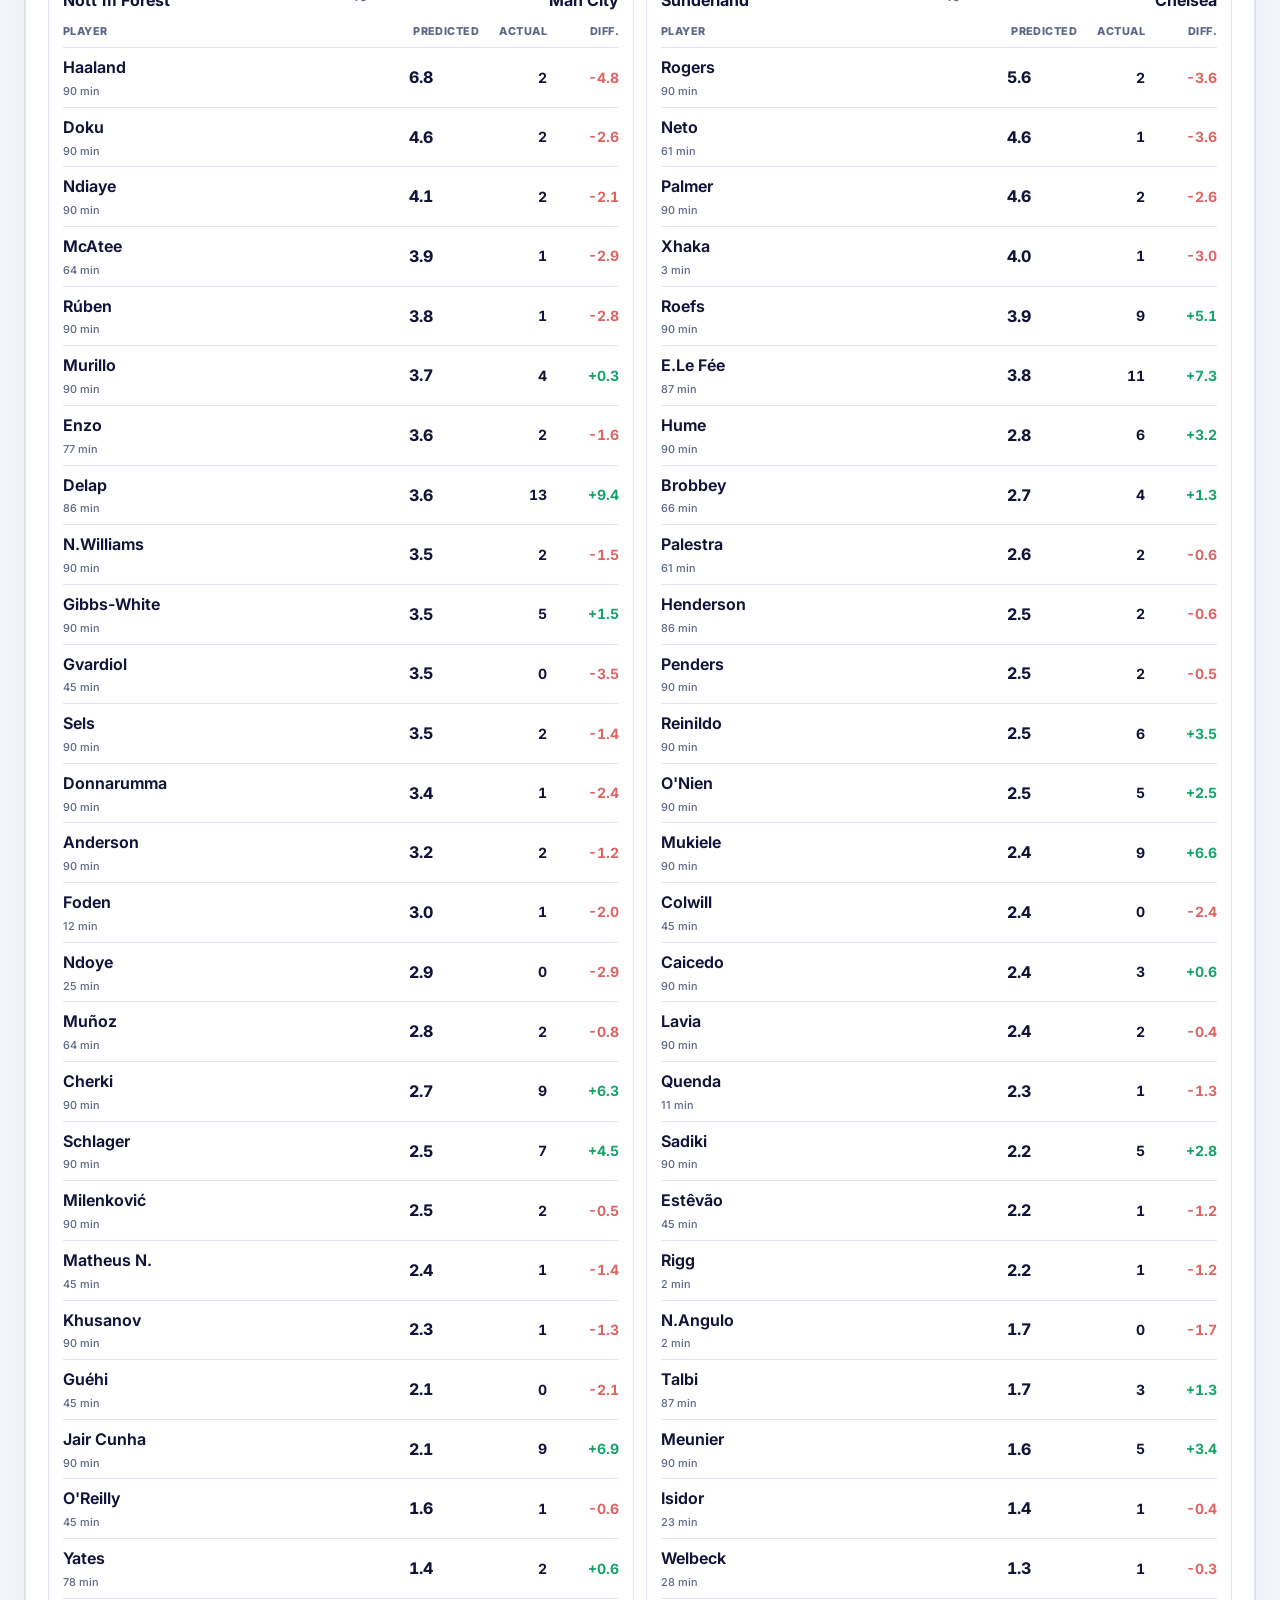
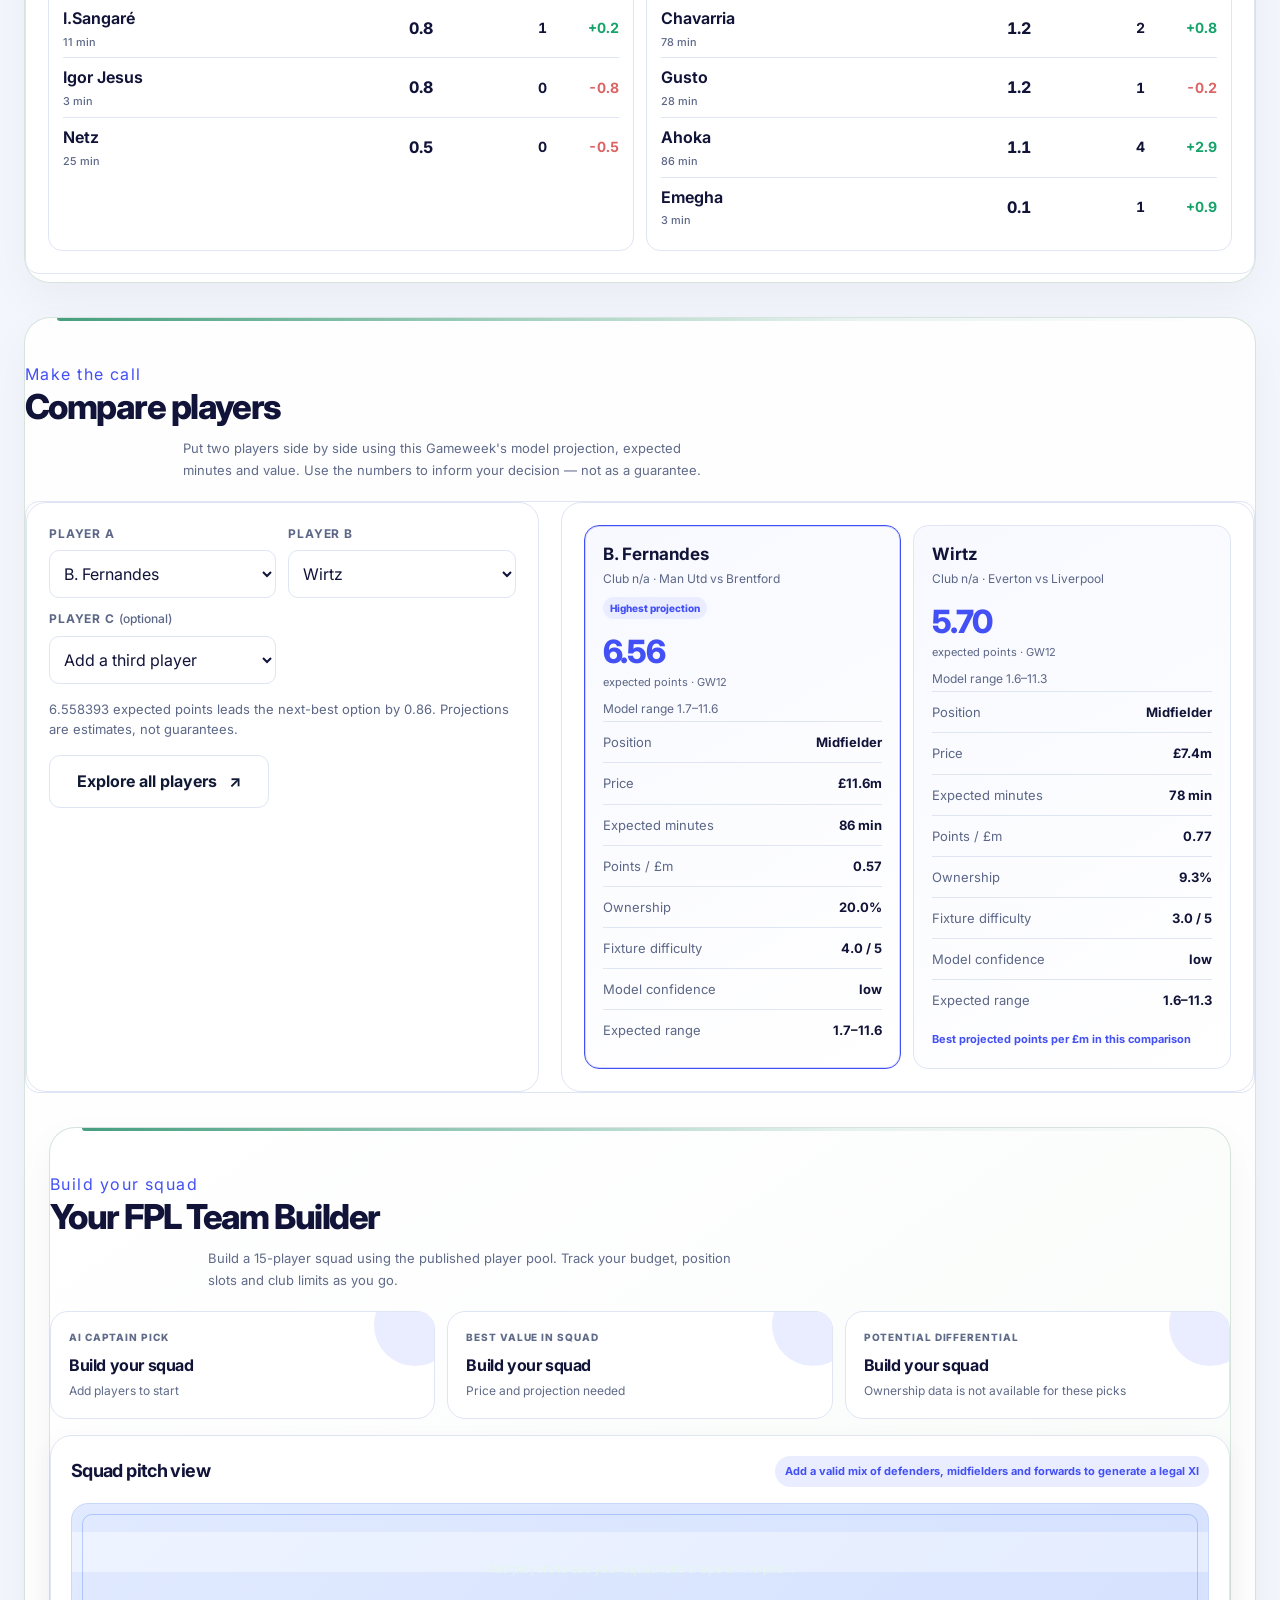
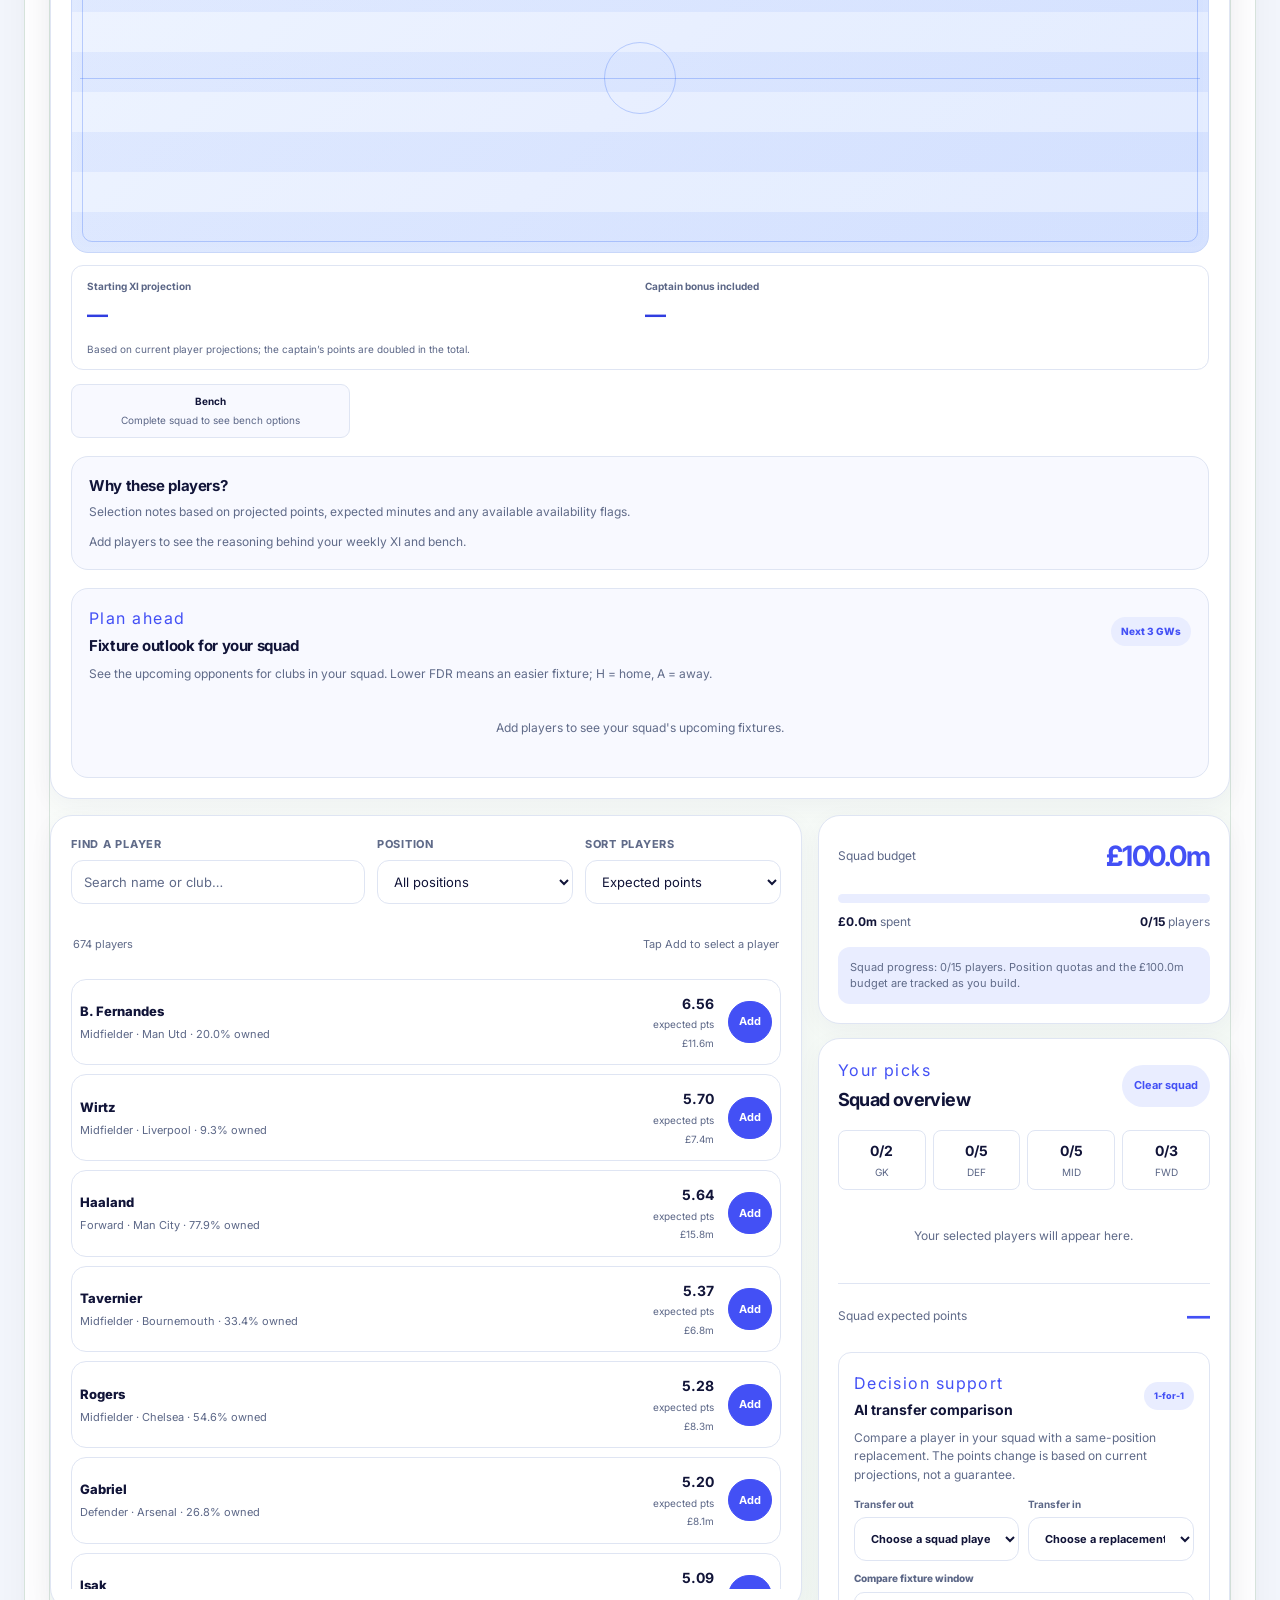
==== commit 6561559a: "Update Gameweek 12 predictions and player data" ====
--- a/index.html
+++ b/index.html
@@ -2417,8 +2417,8 @@
         </div>
         <div class="differential-grid" id="differential-container">
             <!-- DIFFERENTIAL_CARDS_START -->
-            <a class="differential-card" style="--differential-team-colour:#c8102e" href="player.html?player=Wirtz"><span class="differential-rank">01</span><div class="differential-card-content"><div class="differential-card-head"><div><strong>Wirtz</strong><span class="differential-meta">Midfielder · Liverpool</span></div><span class="differential-team">LIV</span></div><div class="differential-projection"><span>Model projection</span><strong>5.70</strong></div><div class="differential-secondary"><span>8.8% owned</span><span>£7.4</span></div><p class="differential-fixture">Everton at Liverpool</p><div class="differential-score">Differential score · 5.20</div></div></a>
-            <a class="differential-card" style="--differential-team-colour:#b91c1c" href="player.html?player=Cunha"><span class="differential-rank">02</span><div class="differential-card-content"><div class="differential-card-head"><div><strong>Cunha</strong><span class="differential-meta">Midfielder · Man Utd</span></div><span class="differential-team">MUN</span></div><div class="differential-projection"><span>Model projection</span><strong>4.77</strong></div><div class="differential-secondary"><span>5.6% owned</span><span>£7.8</span></div><p class="differential-fixture">Man Utd vs Brentford</p><div class="differential-score">Differential score · 4.50</div></div></a>
+            <a class="differential-card" style="--differential-team-colour:#c8102e" href="player.html?player=Wirtz"><span class="differential-rank">01</span><div class="differential-card-content"><div class="differential-card-head"><div><strong>Wirtz</strong><span class="differential-meta">Midfielder · Liverpool</span></div><span class="differential-team">LIV</span></div><div class="differential-projection"><span>Model projection</span><strong>5.70</strong></div><div class="differential-secondary"><span>9.3% owned</span><span>£7.4</span></div><p class="differential-fixture">Everton at Liverpool</p><div class="differential-score">Differential score · 5.17</div></div></a>
+            <a class="differential-card" style="--differential-team-colour:#b91c1c" href="player.html?player=Cunha"><span class="differential-rank">02</span><div class="differential-card-content"><div class="differential-card-head"><div><strong>Cunha</strong><span class="differential-meta">Midfielder · Man Utd</span></div><span class="differential-team">MUN</span></div><div class="differential-projection"><span>Model projection</span><strong>4.77</strong></div><div class="differential-secondary"><span>5.5% owned</span><span>£7.8</span></div><p class="differential-fixture">Man Utd vs Brentford</p><div class="differential-score">Differential score · 4.50</div></div></a>
             <a class="differential-card" style="--differential-team-colour:#c81d25" href="player.html?player=Murillo"><span class="differential-rank">03</span><div class="differential-card-content"><div class="differential-card-head"><div><strong>Murillo</strong><span class="differential-meta">Defender · Nott&#x27;m Forest</span></div><span class="differential-team">NFO</span></div><div class="differential-projection"><span>Model projection</span><strong>4.59</strong></div><div class="differential-secondary"><span>1.9% owned</span><span>£5.5</span></div><p class="differential-fixture">Nott&#x27;m Forest vs Chelsea</p><div class="differential-score">Differential score · 4.50</div></div></a>
             <a class="differential-card" style="--differential-team-colour:#b3121d" href="player.html?player=Rayan"><span class="differential-rank">04</span><div class="differential-card-content"><div class="differential-card-head"><div><strong>Rayan</strong><span class="differential-meta">Midfielder · Bournemouth</span></div><span class="differential-team">BOU</span></div><div class="differential-projection"><span>Model projection</span><strong>4.58</strong></div><div class="differential-secondary"><span>2.4% owned</span><span>£6.3</span></div><p class="differential-fixture">Fulham at Bournemouth</p><div class="differential-score">Differential score · 4.47</div></div></a>
             <a class="differential-card" style="--differential-team-colour:#1b458f" href="player.html?player=Mitchell"><span class="differential-rank">05</span><div class="differential-card-content"><div class="differential-card-head"><div><strong>Mitchell</strong><span class="differential-meta">Defender · Crystal Palace</span></div><span class="differential-team">CRY</span></div><div class="differential-projection"><span>Model projection</span><strong>4.54</strong></div><div class="differential-secondary"><span>4.5% owned</span><span>£4.4</span></div><p class="differential-fixture">Crystal Palace vs Hull City</p><div class="differential-score">Differential score · 4.33</div></div></a>
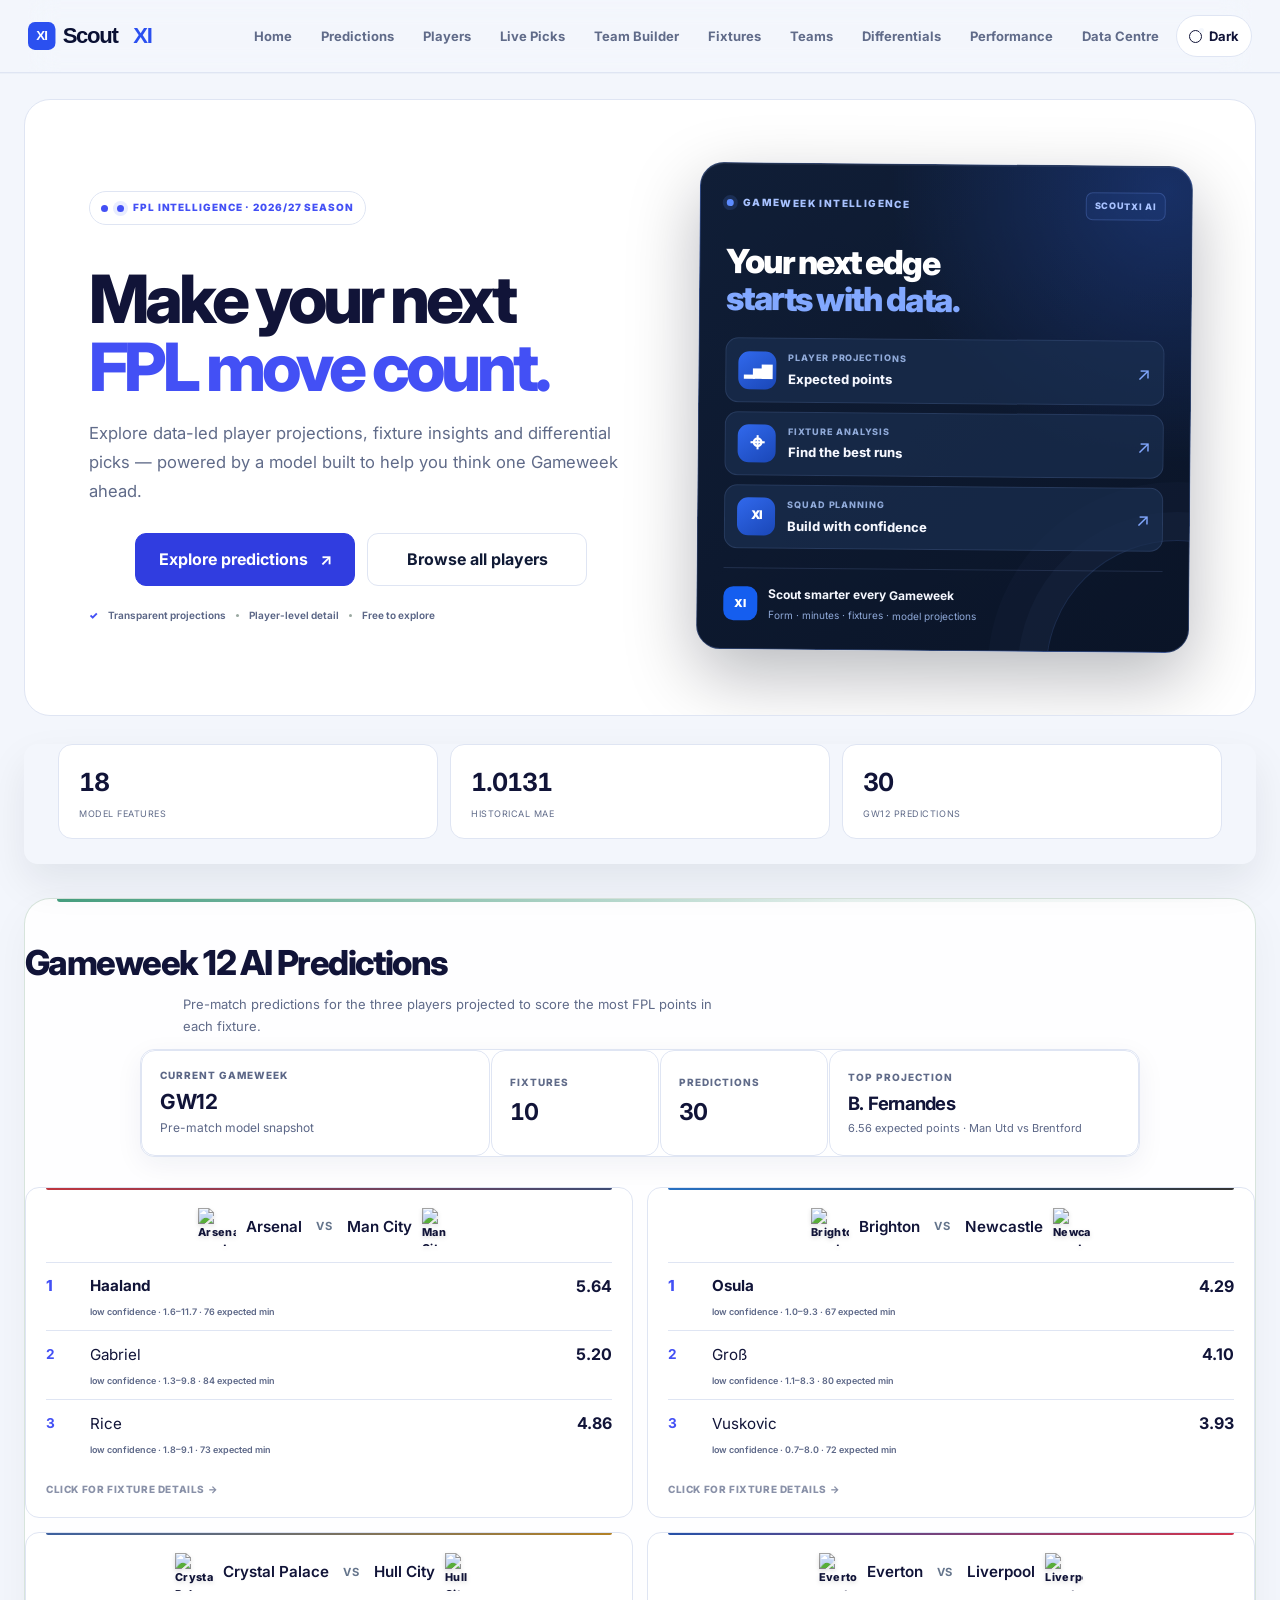
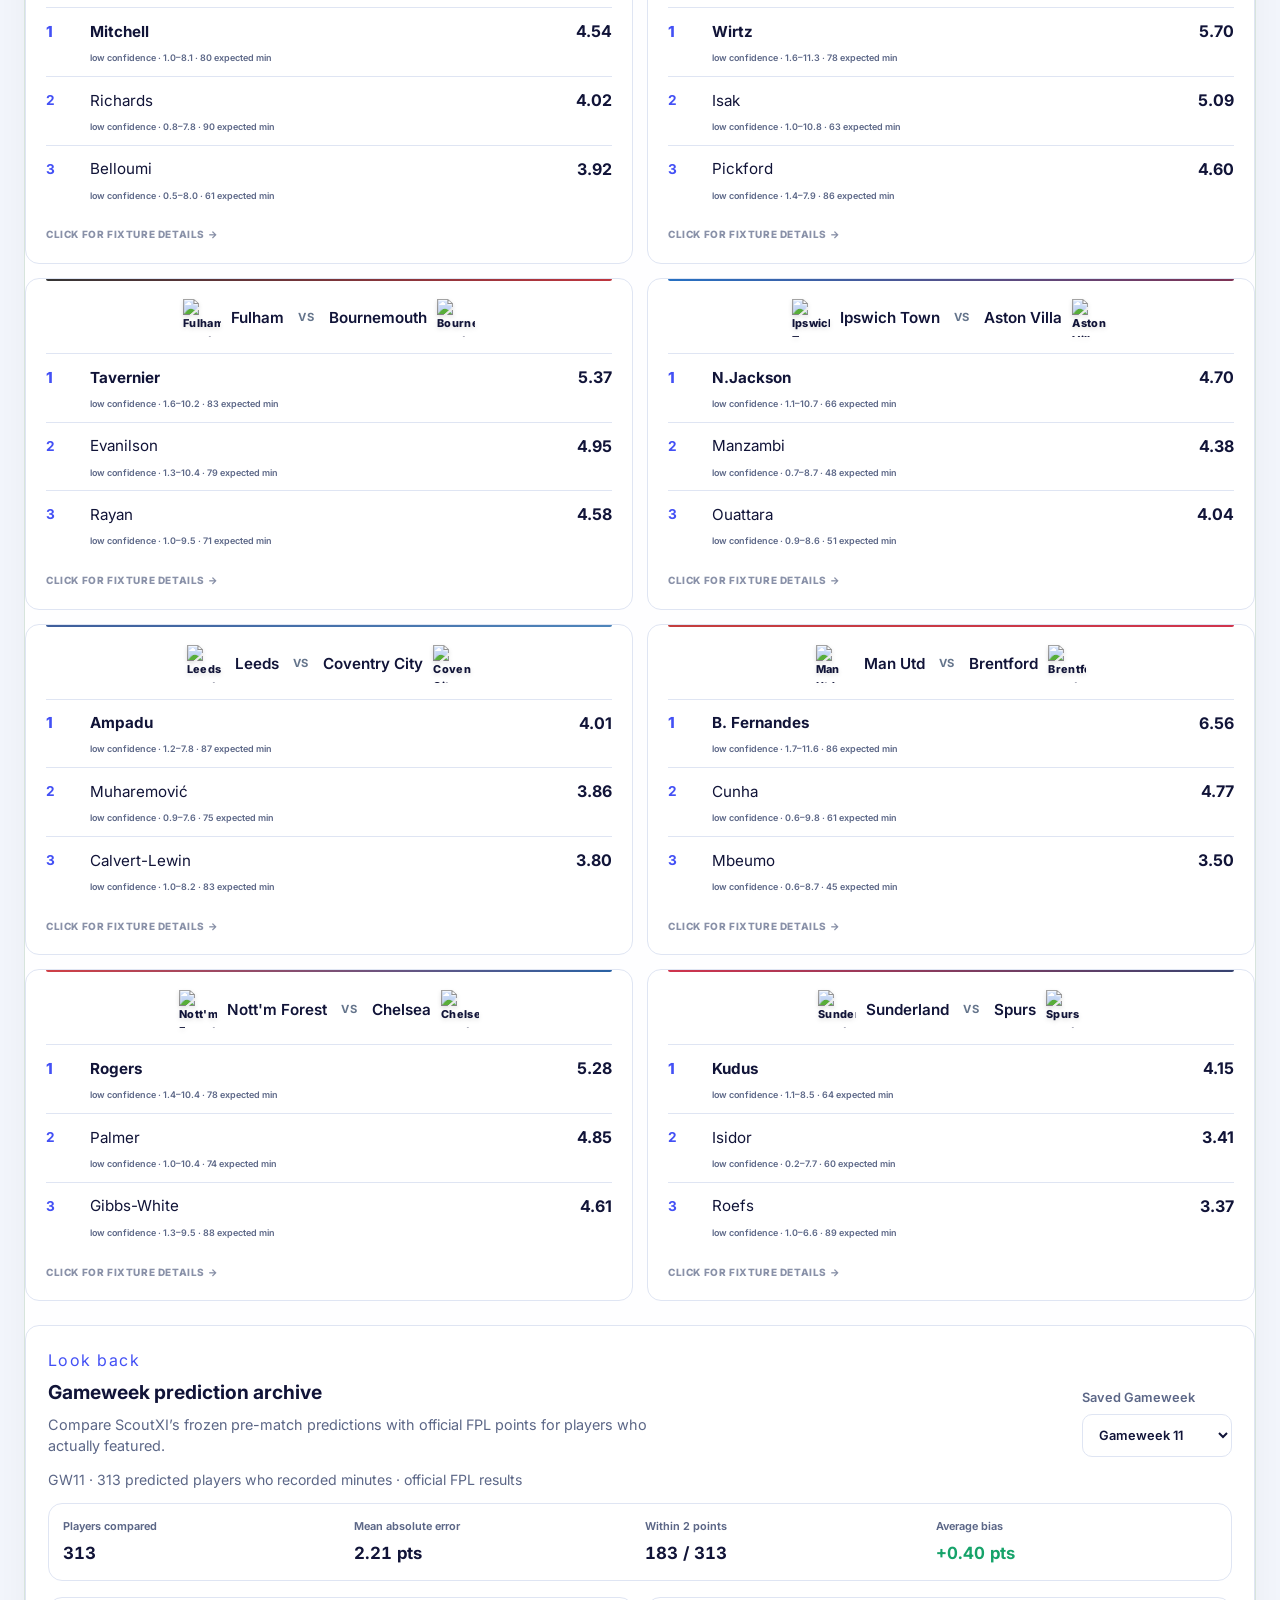
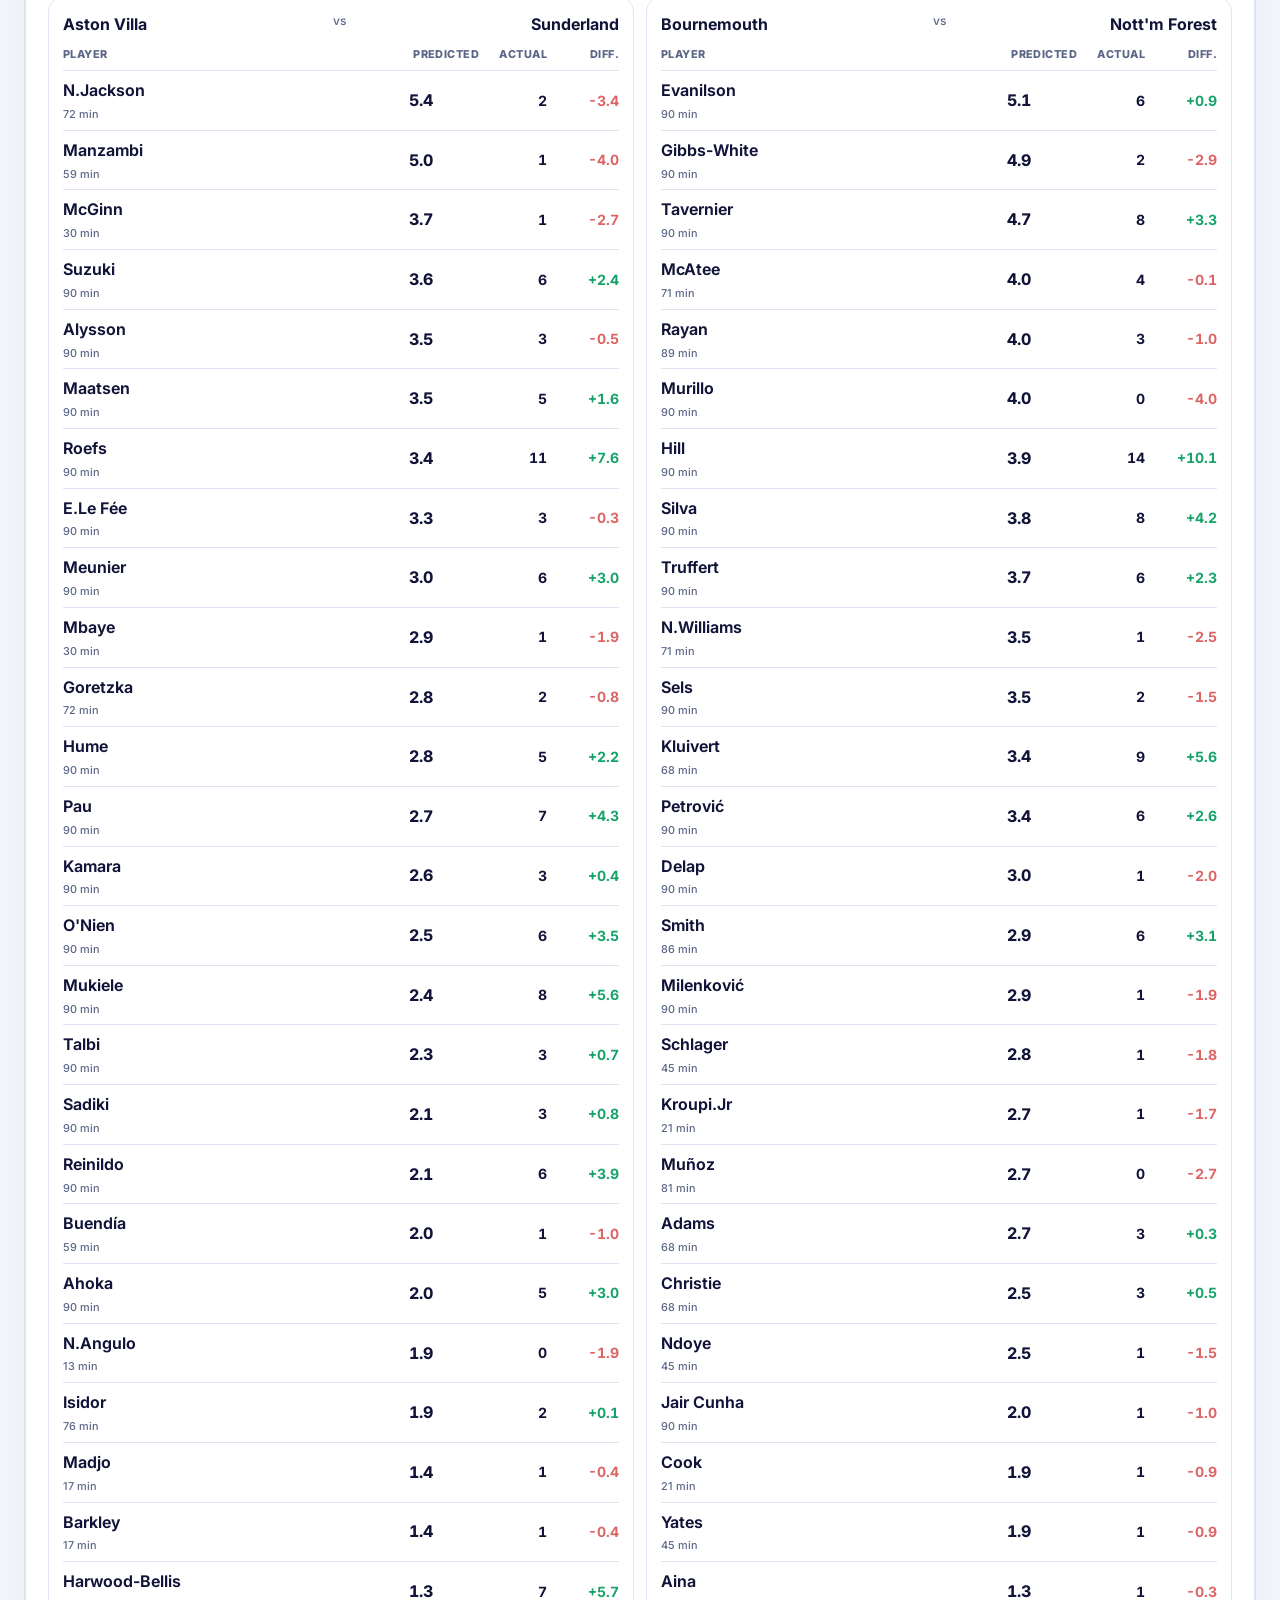
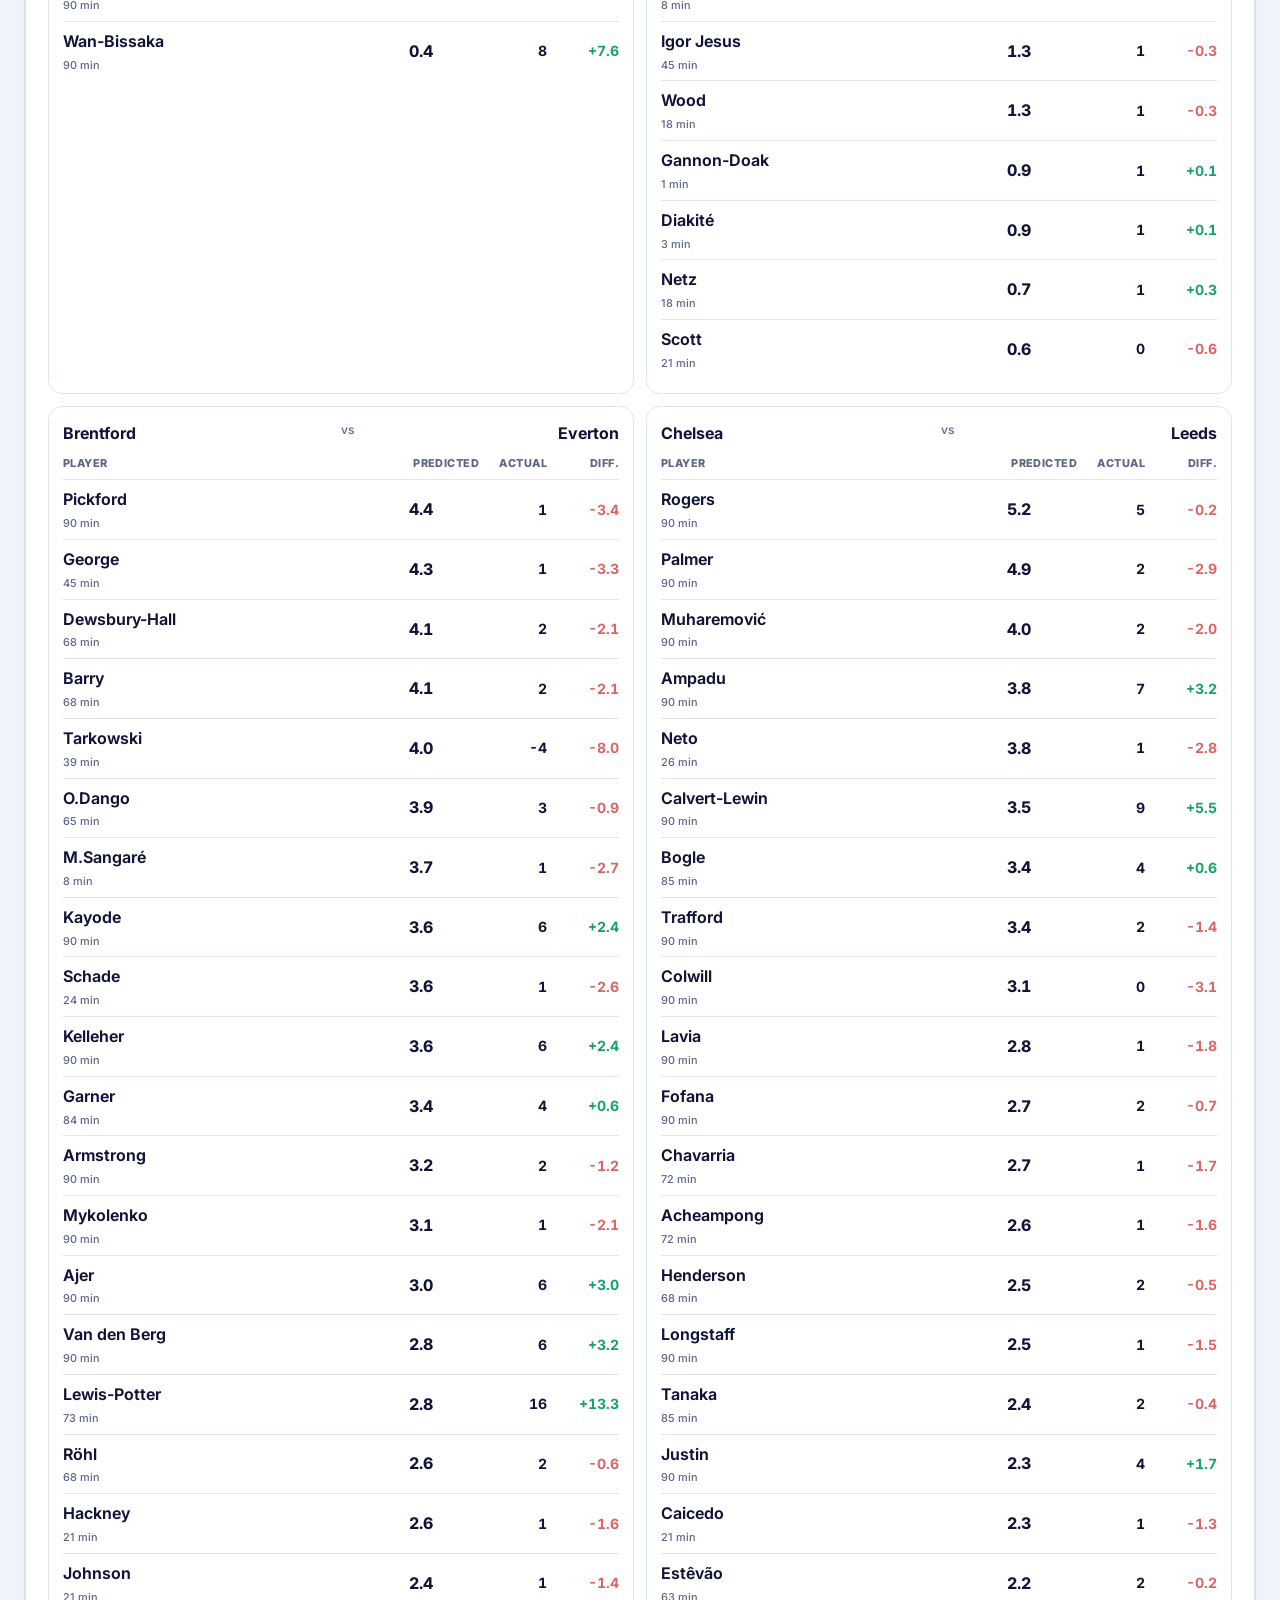
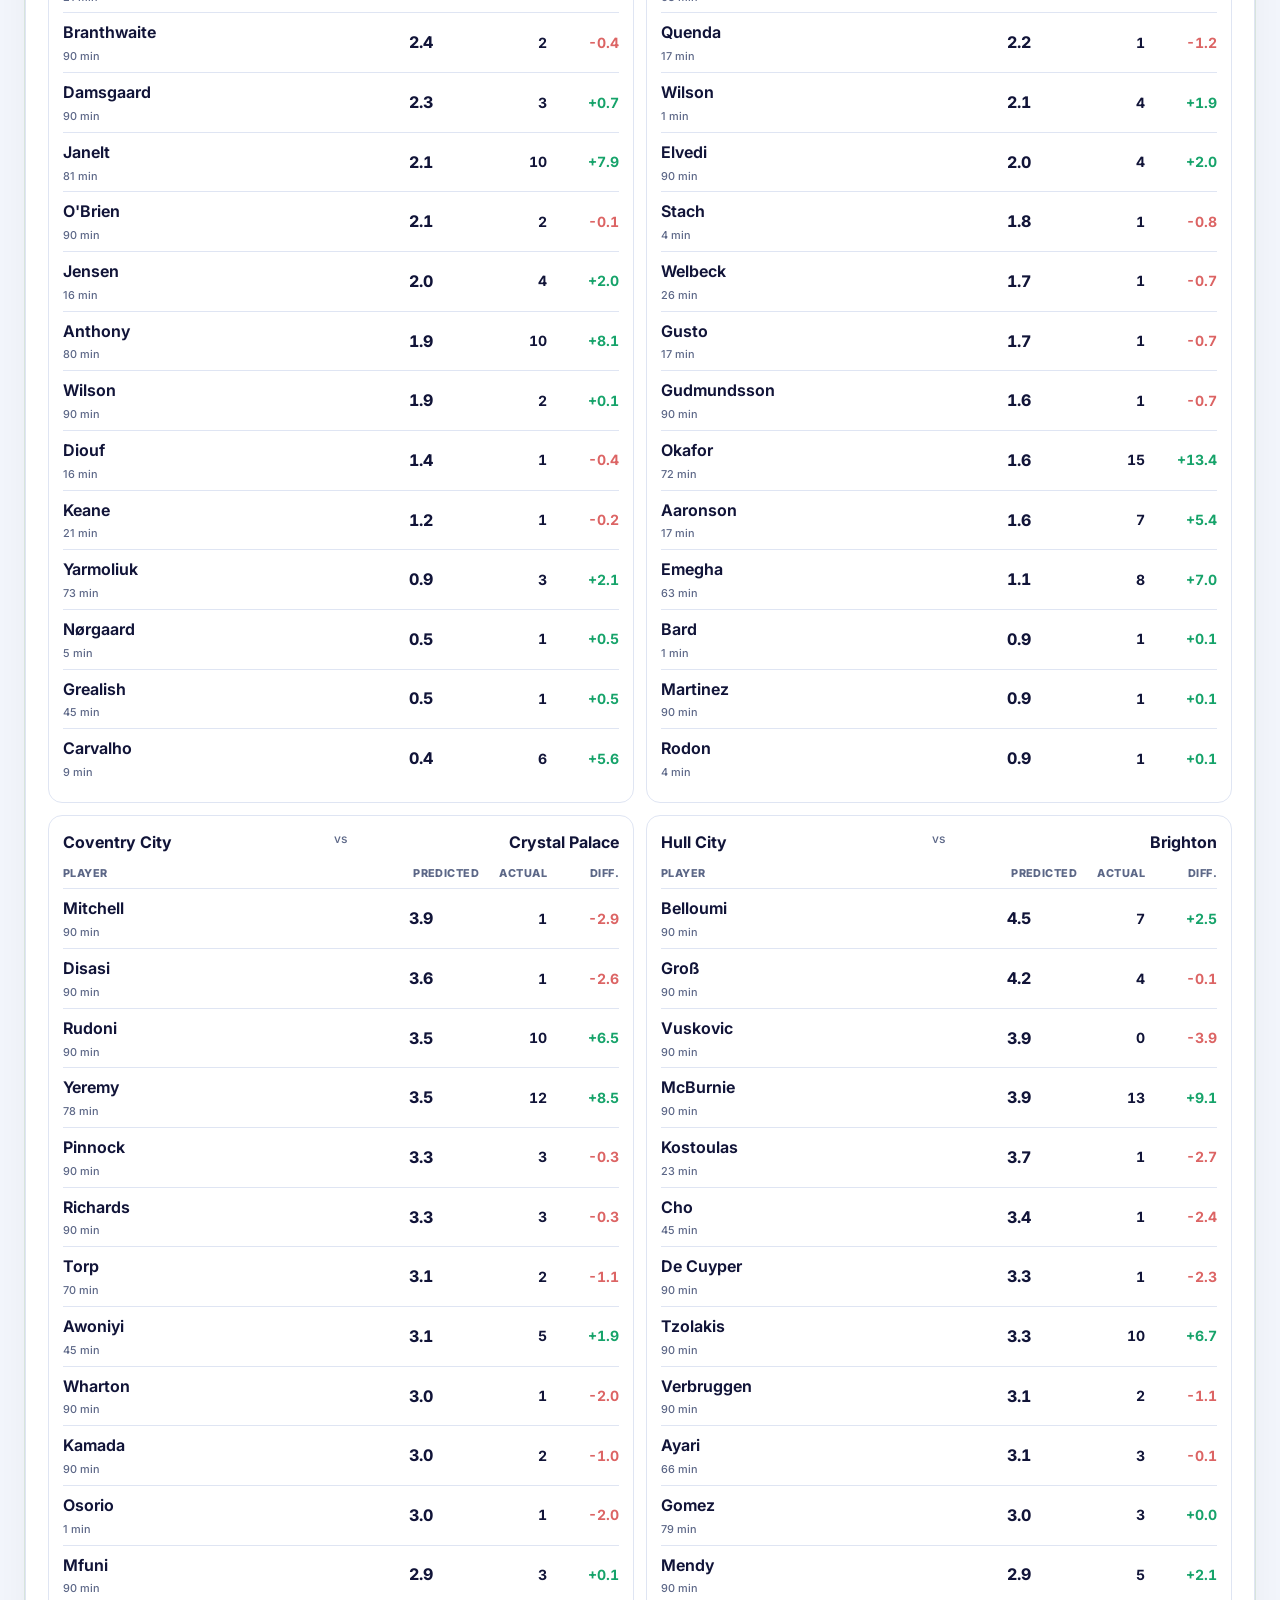
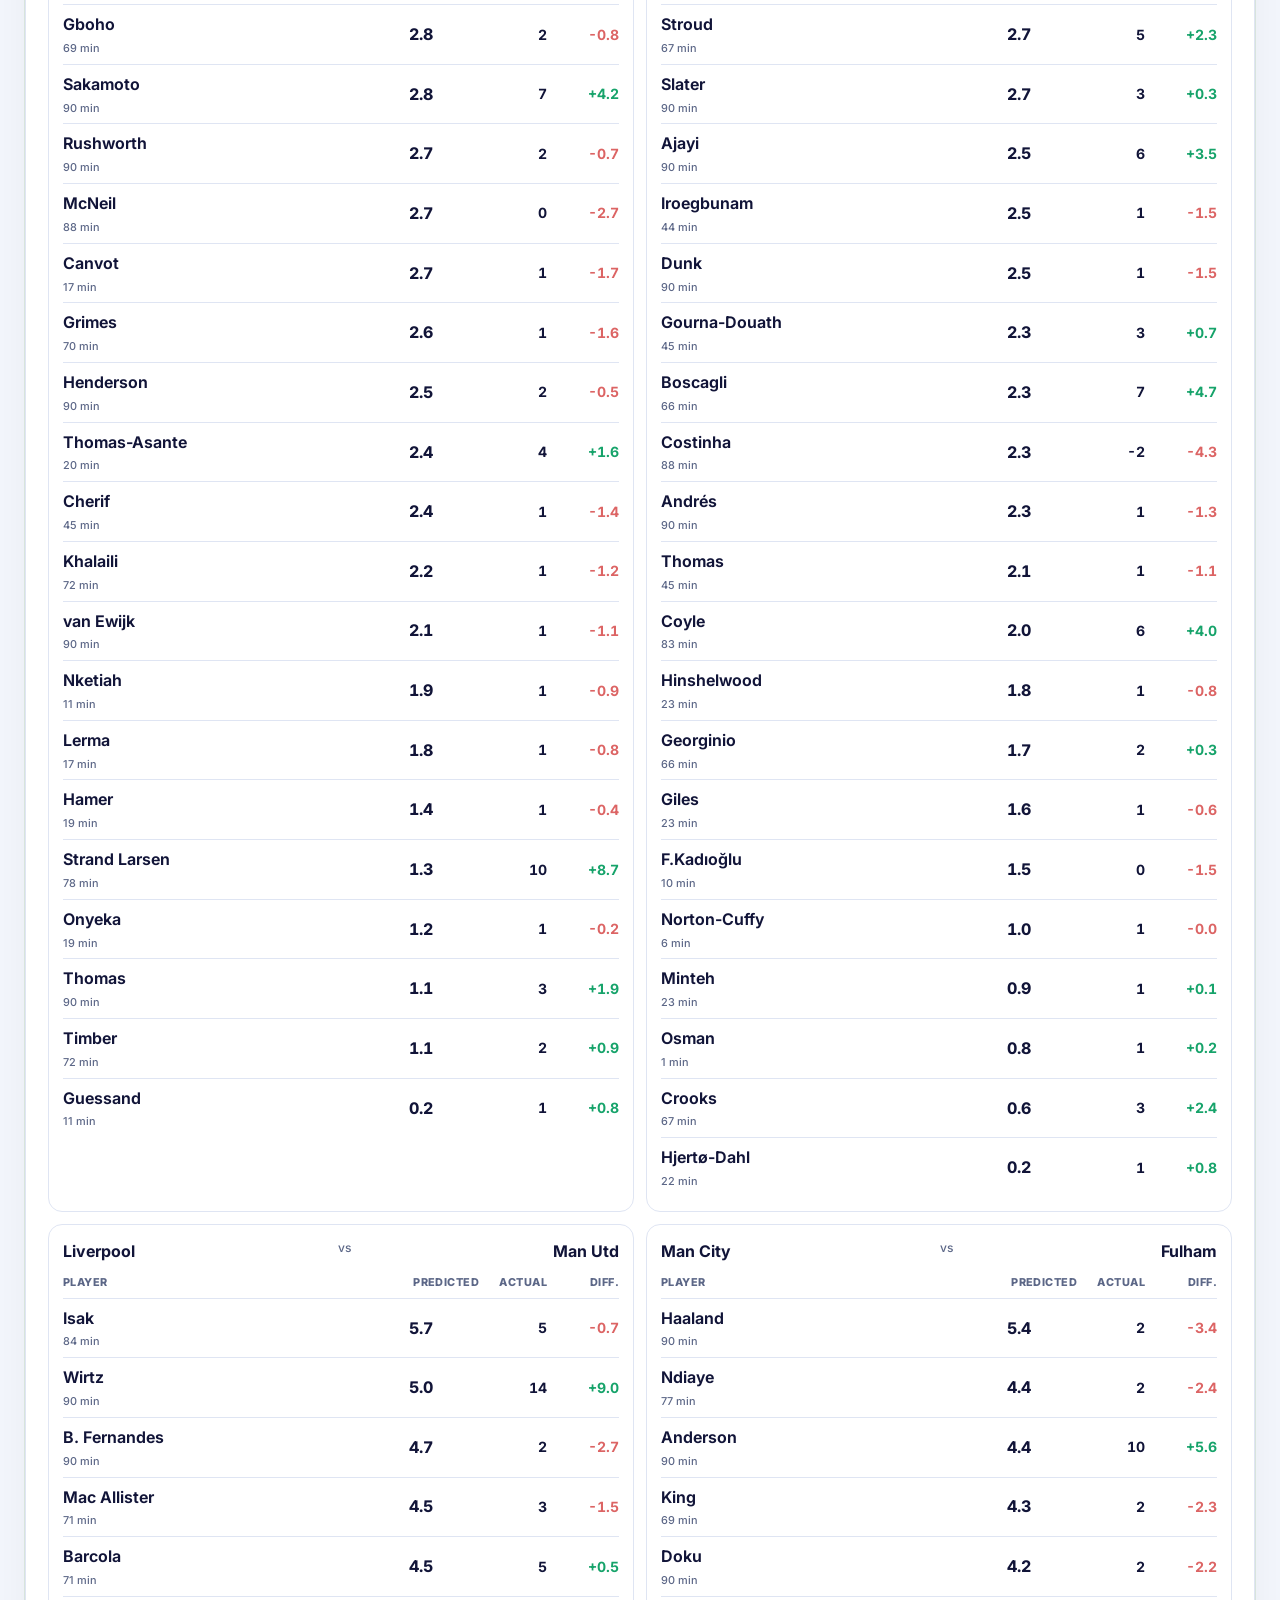
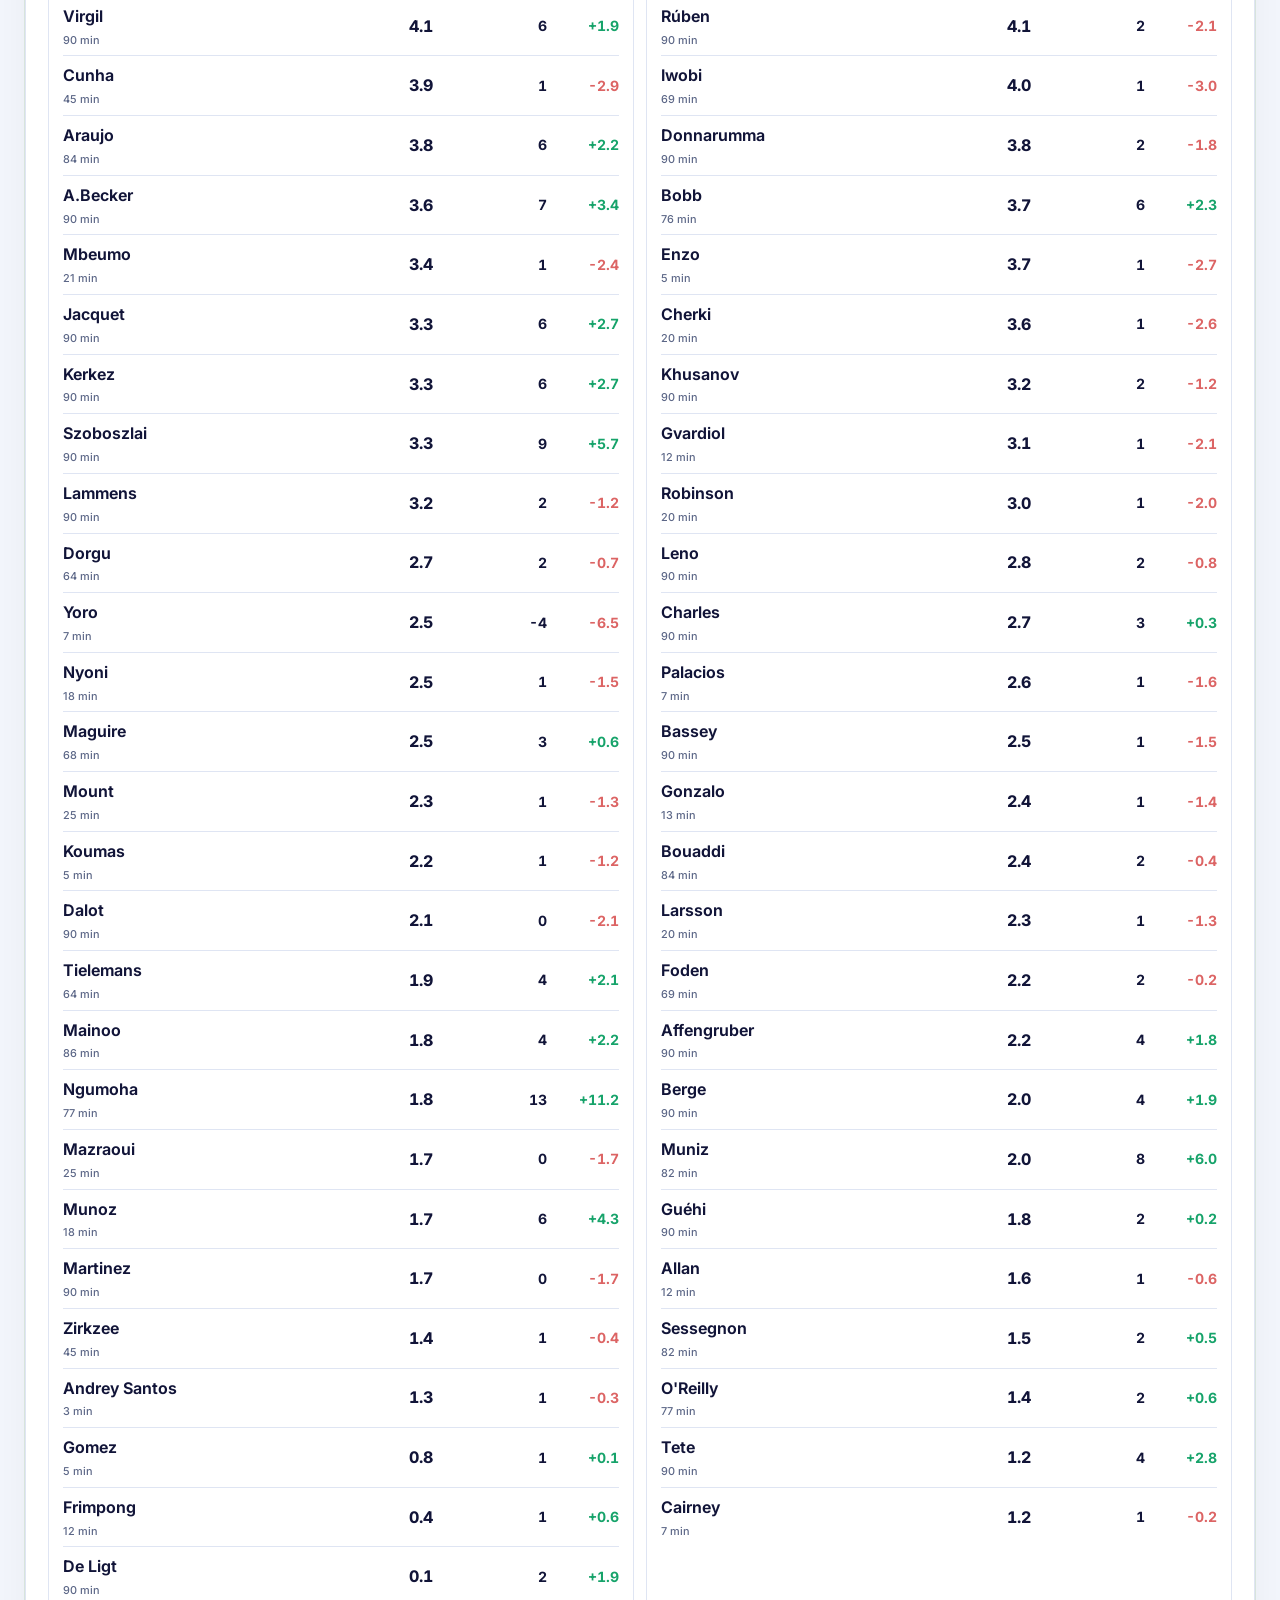
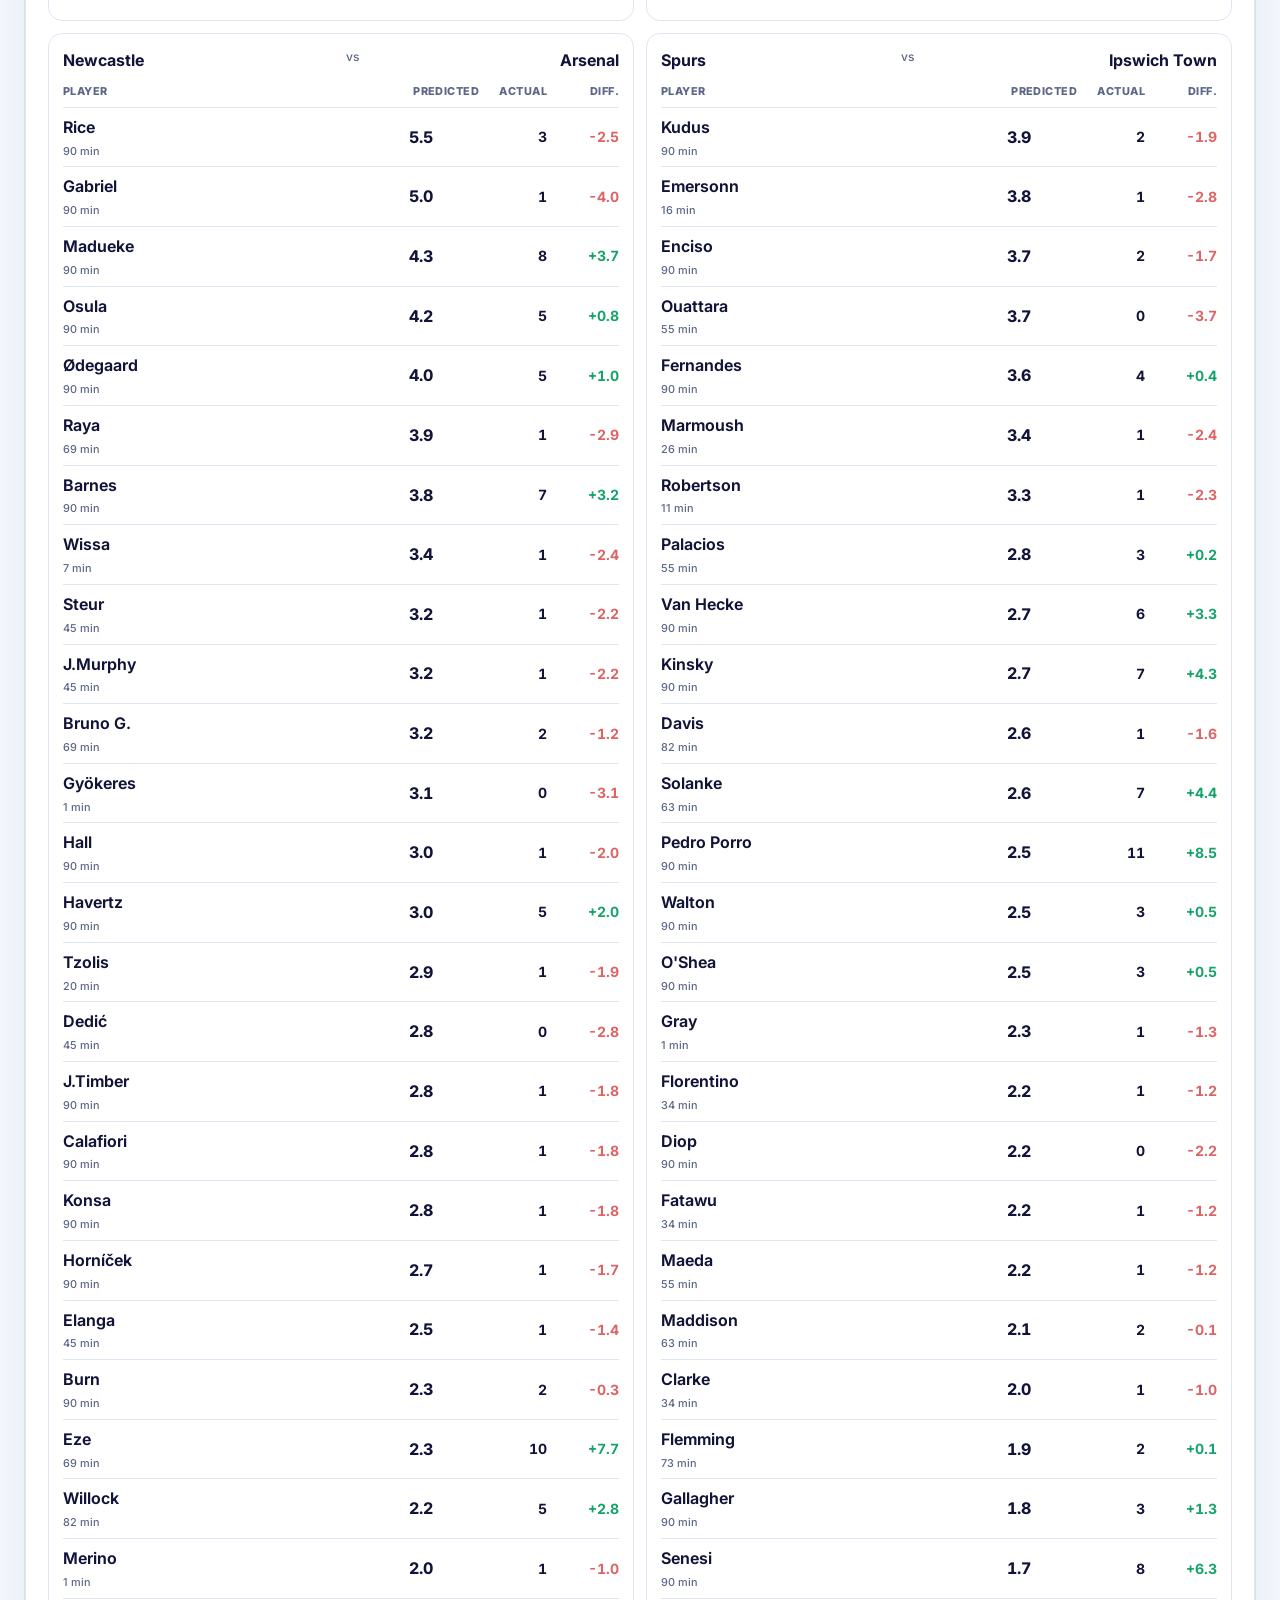
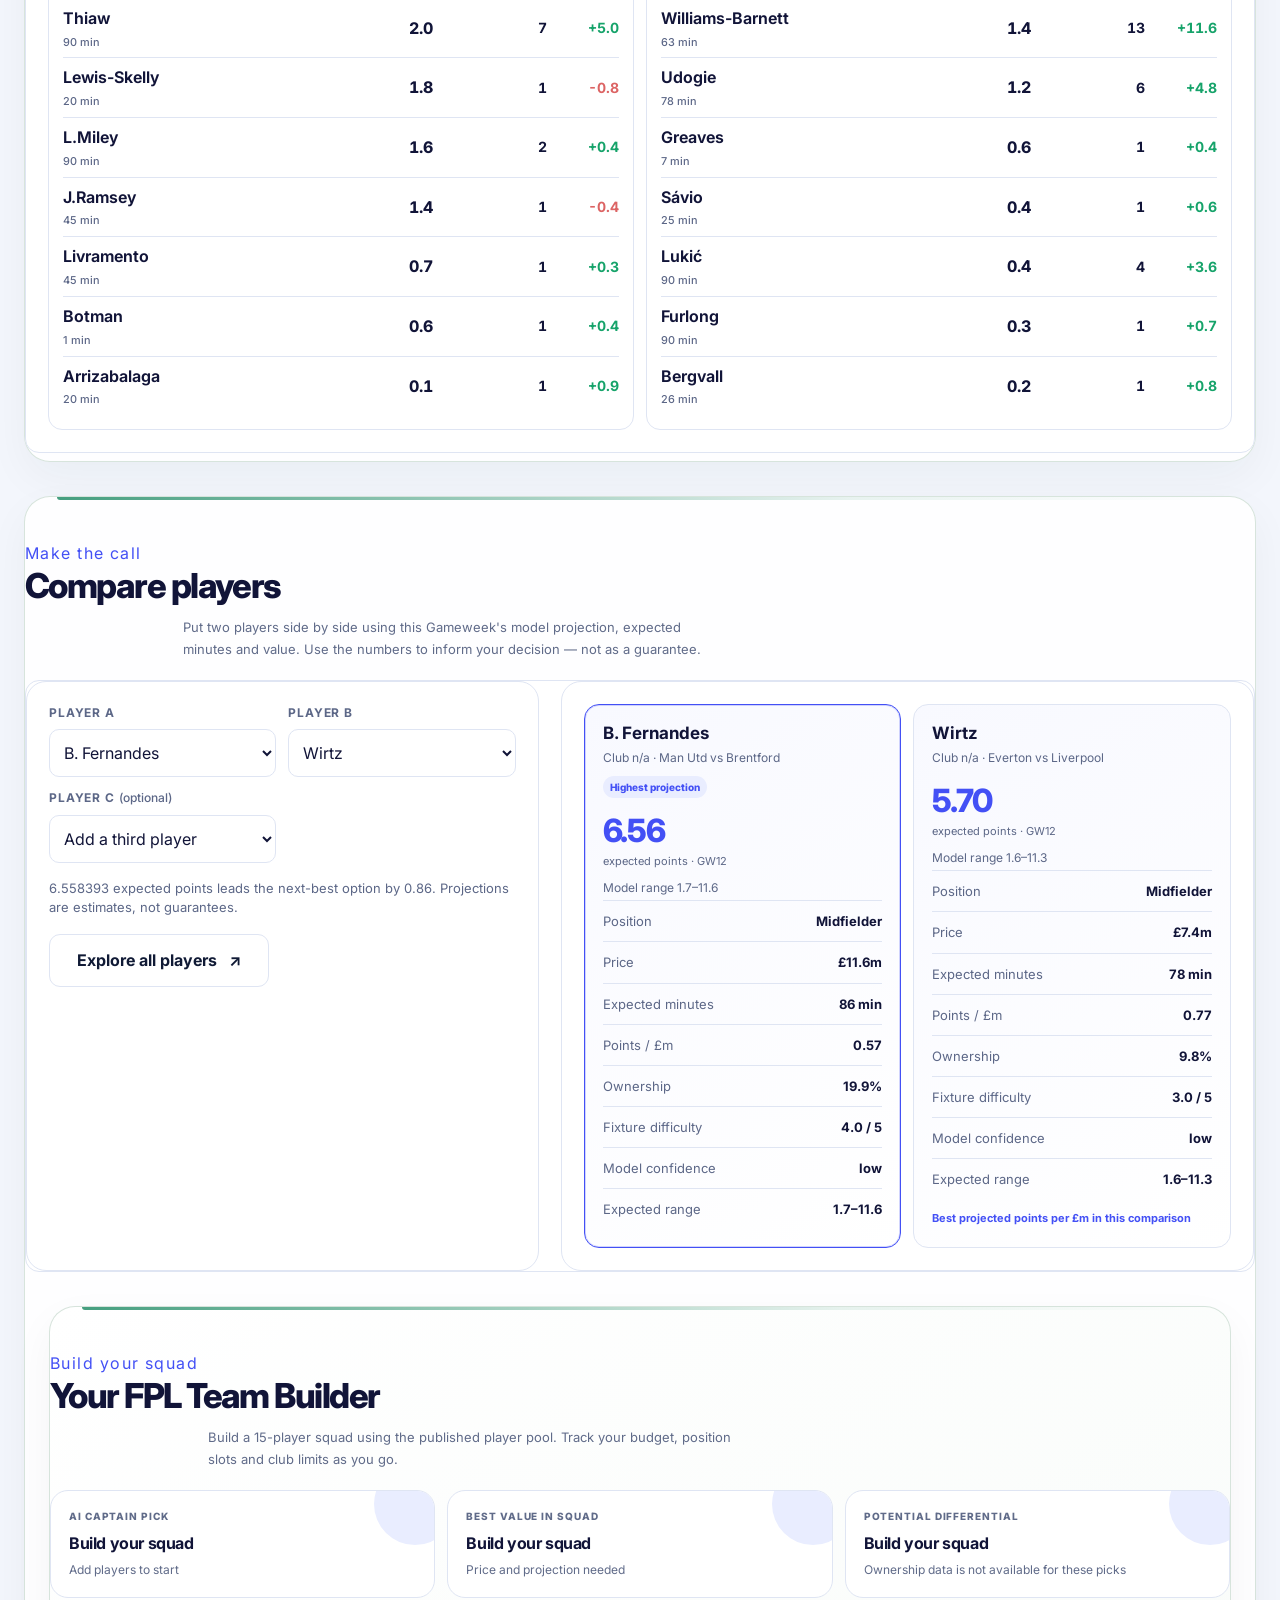
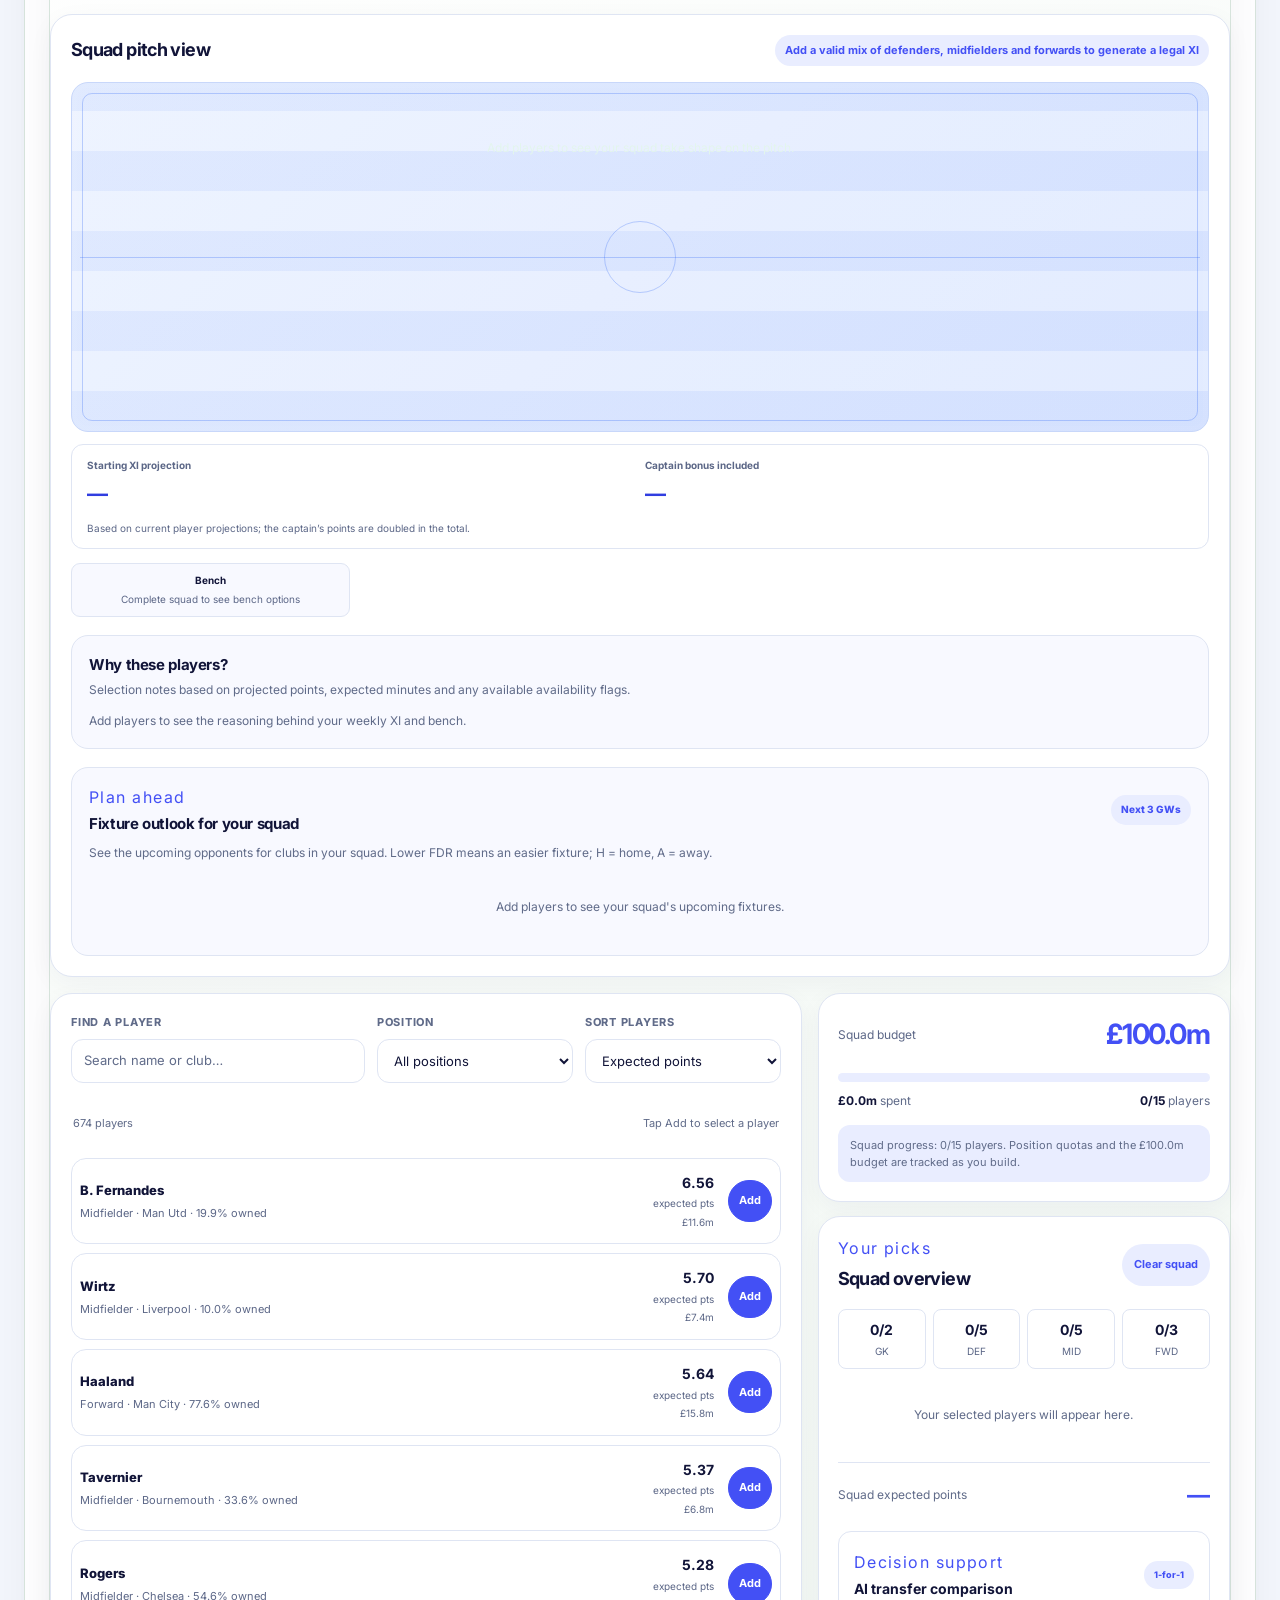
==== commit 77ecea60: "Update Gameweek 12 predictions and player data" ====
--- a/index.html
+++ b/index.html
@@ -2417,7 +2417,7 @@
         </div>
         <div class="differential-grid" id="differential-container">
             <!-- DIFFERENTIAL_CARDS_START -->
-            <a class="differential-card" style="--differential-team-colour:#c8102e" href="player.html?player=Wirtz"><span class="differential-rank">01</span><div class="differential-card-content"><div class="differential-card-head"><div><strong>Wirtz</strong><span class="differential-meta">Midfielder · Liverpool</span></div><span class="differential-team">LIV</span></div><div class="differential-projection"><span>Model projection</span><strong>5.70</strong></div><div class="differential-secondary"><span>9.3% owned</span><span>£7.4</span></div><p class="differential-fixture">Everton at Liverpool</p><div class="differential-score">Differential score · 5.17</div></div></a>
+            <a class="differential-card" style="--differential-team-colour:#c8102e" href="player.html?player=Wirtz"><span class="differential-rank">01</span><div class="differential-card-content"><div class="differential-card-head"><div><strong>Wirtz</strong><span class="differential-meta">Midfielder · Liverpool</span></div><span class="differential-team">LIV</span></div><div class="differential-projection"><span>Model projection</span><strong>5.70</strong></div><div class="differential-secondary"><span>10.0% owned</span><span>£7.4</span></div><p class="differential-fixture">Everton at Liverpool</p><div class="differential-score">Differential score · 5.13</div></div></a>
             <a class="differential-card" style="--differential-team-colour:#b91c1c" href="player.html?player=Cunha"><span class="differential-rank">02</span><div class="differential-card-content"><div class="differential-card-head"><div><strong>Cunha</strong><span class="differential-meta">Midfielder · Man Utd</span></div><span class="differential-team">MUN</span></div><div class="differential-projection"><span>Model projection</span><strong>4.77</strong></div><div class="differential-secondary"><span>5.5% owned</span><span>£7.8</span></div><p class="differential-fixture">Man Utd vs Brentford</p><div class="differential-score">Differential score · 4.50</div></div></a>
             <a class="differential-card" style="--differential-team-colour:#c81d25" href="player.html?player=Murillo"><span class="differential-rank">03</span><div class="differential-card-content"><div class="differential-card-head"><div><strong>Murillo</strong><span class="differential-meta">Defender · Nott&#x27;m Forest</span></div><span class="differential-team">NFO</span></div><div class="differential-projection"><span>Model projection</span><strong>4.59</strong></div><div class="differential-secondary"><span>1.9% owned</span><span>£5.5</span></div><p class="differential-fixture">Nott&#x27;m Forest vs Chelsea</p><div class="differential-score">Differential score · 4.50</div></div></a>
             <a class="differential-card" style="--differential-team-colour:#b3121d" href="player.html?player=Rayan"><span class="differential-rank">04</span><div class="differential-card-content"><div class="differential-card-head"><div><strong>Rayan</strong><span class="differential-meta">Midfielder · Bournemouth</span></div><span class="differential-team">BOU</span></div><div class="differential-projection"><span>Model projection</span><strong>4.58</strong></div><div class="differential-secondary"><span>2.4% owned</span><span>£6.3</span></div><p class="differential-fixture">Fulham at Bournemouth</p><div class="differential-score">Differential score · 4.47</div></div></a>
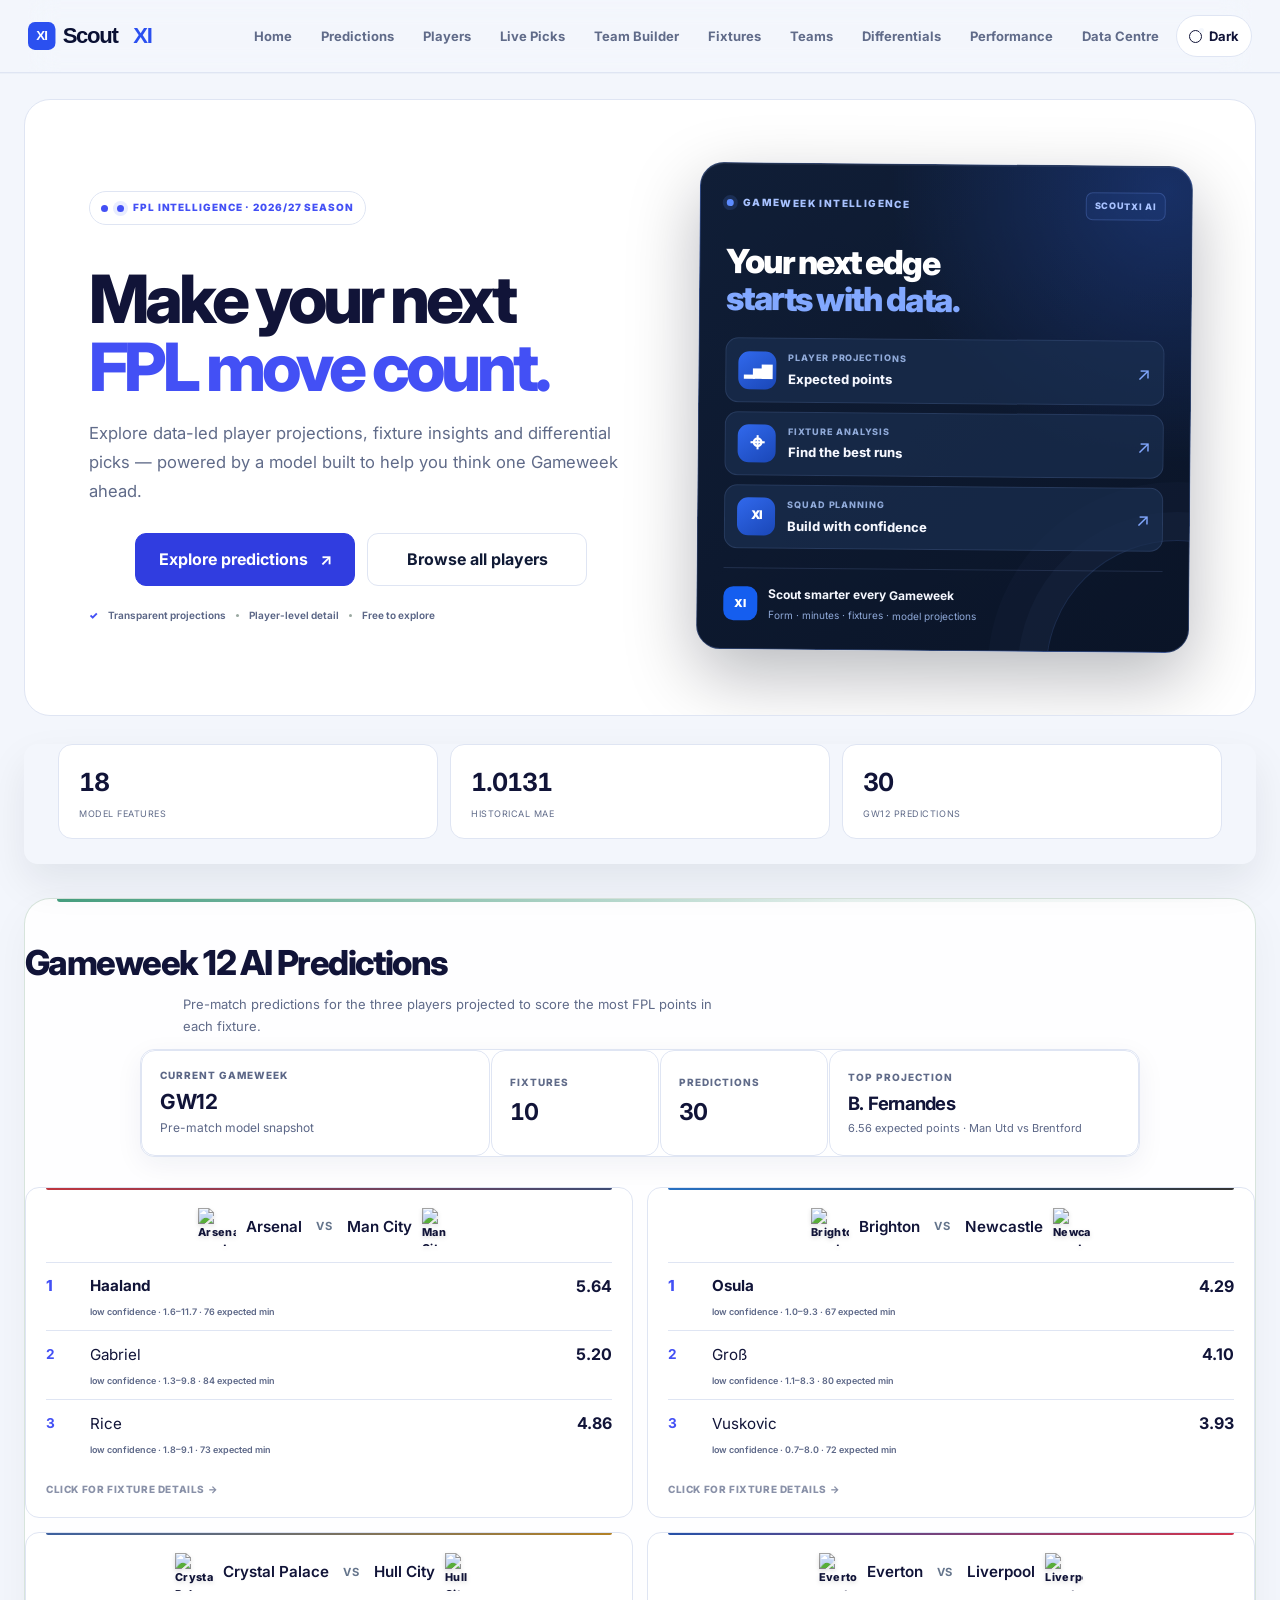
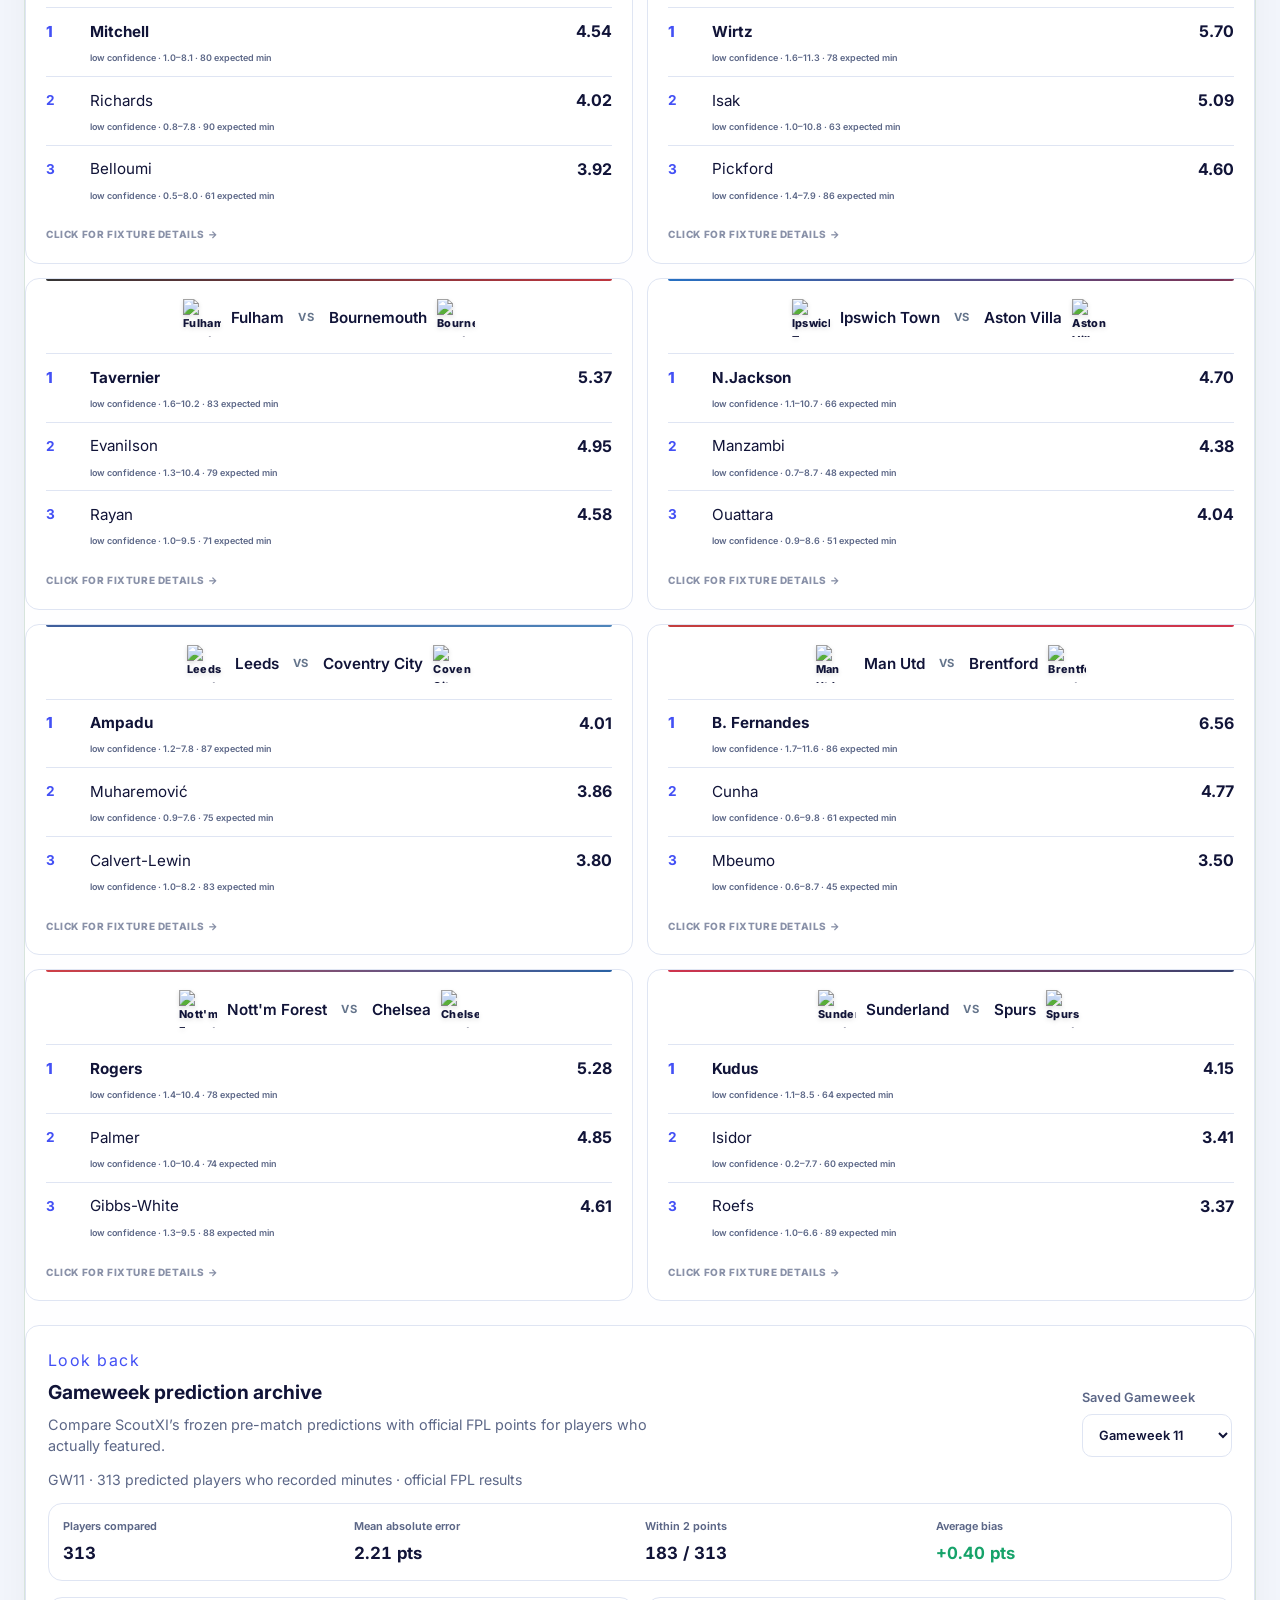
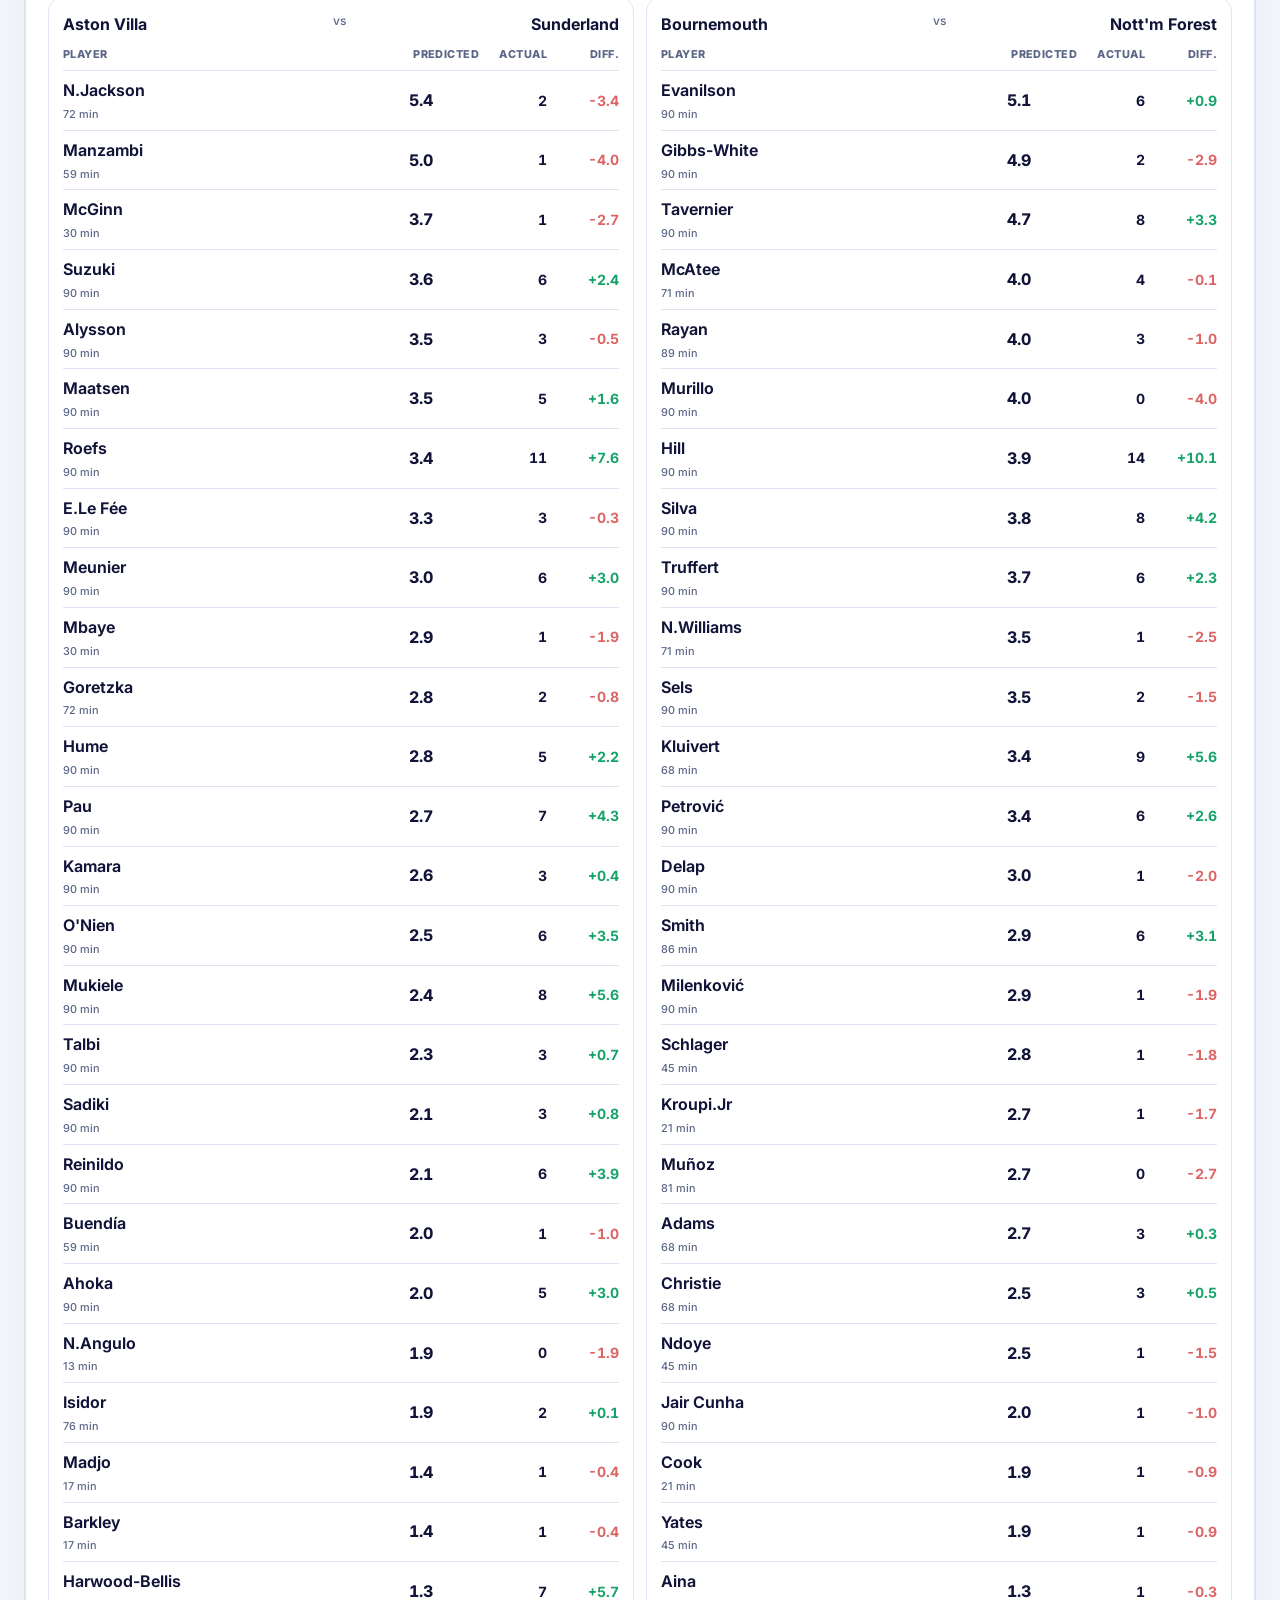
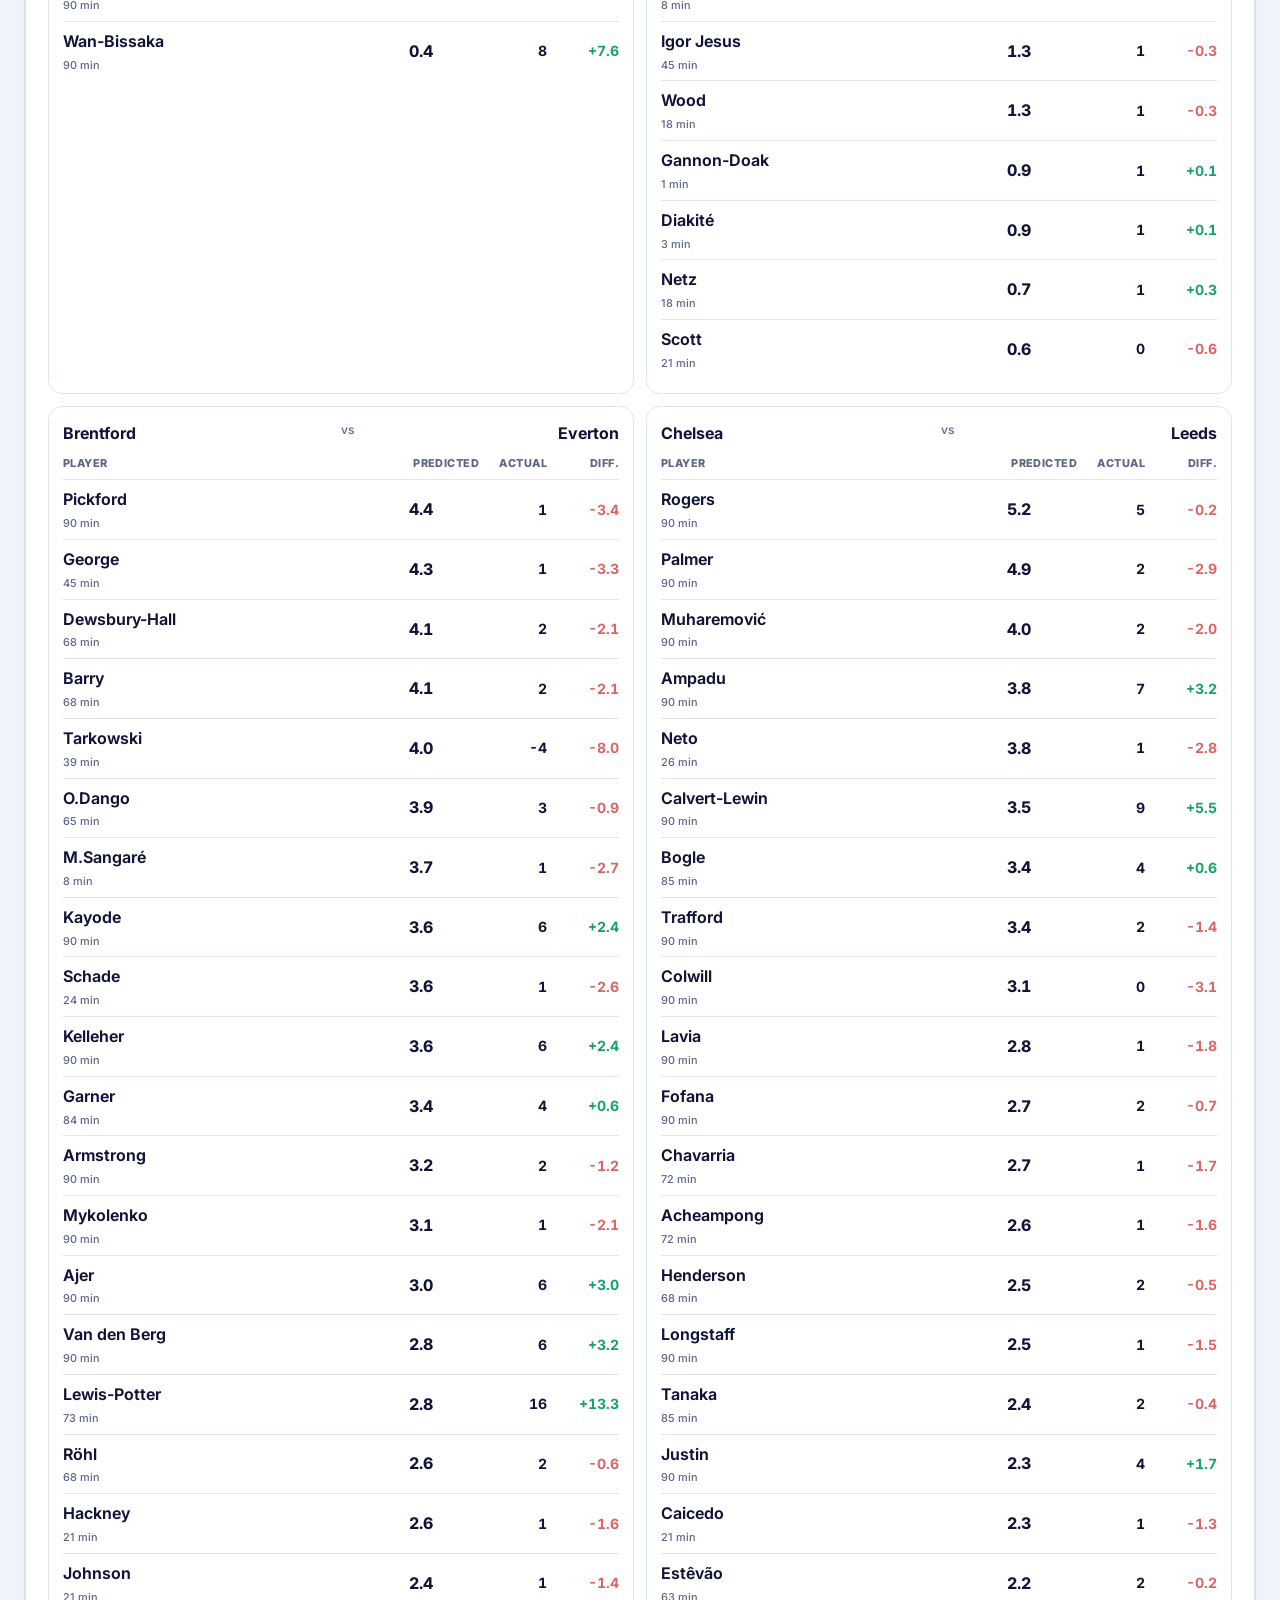
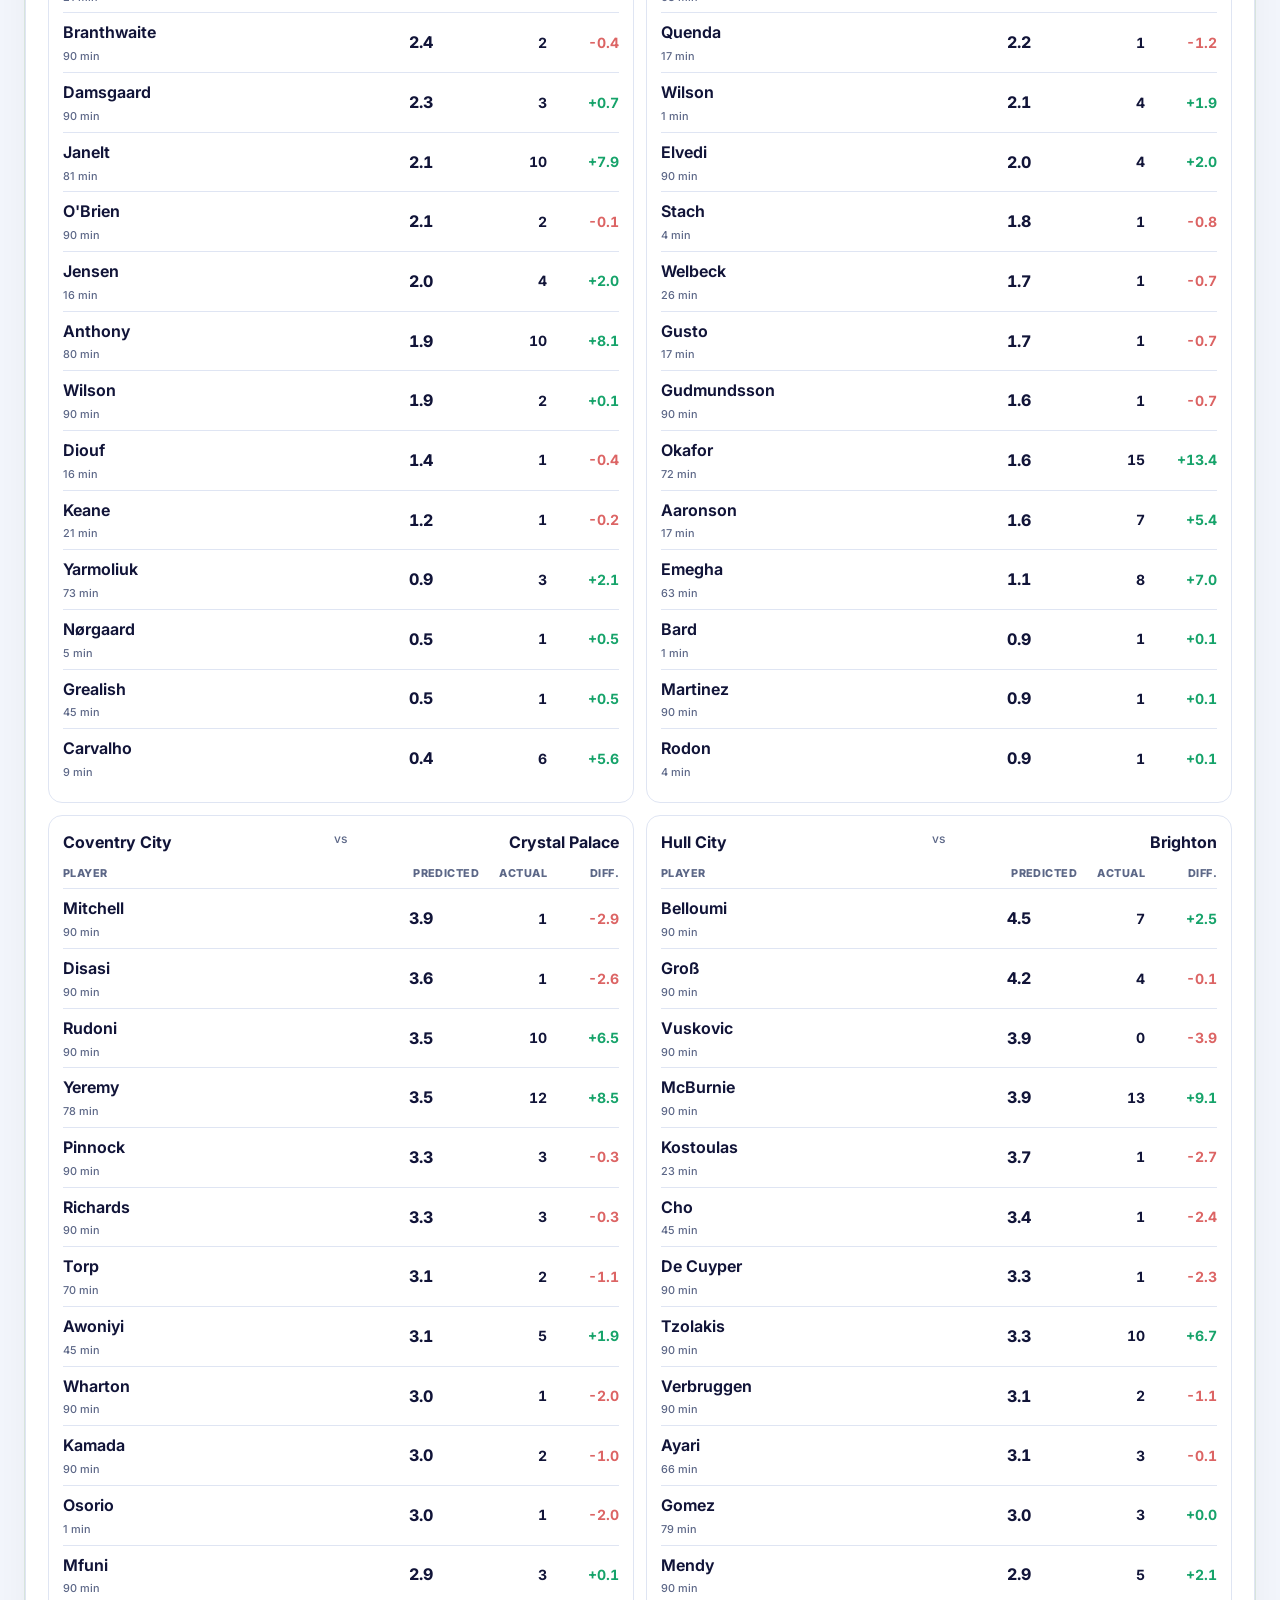
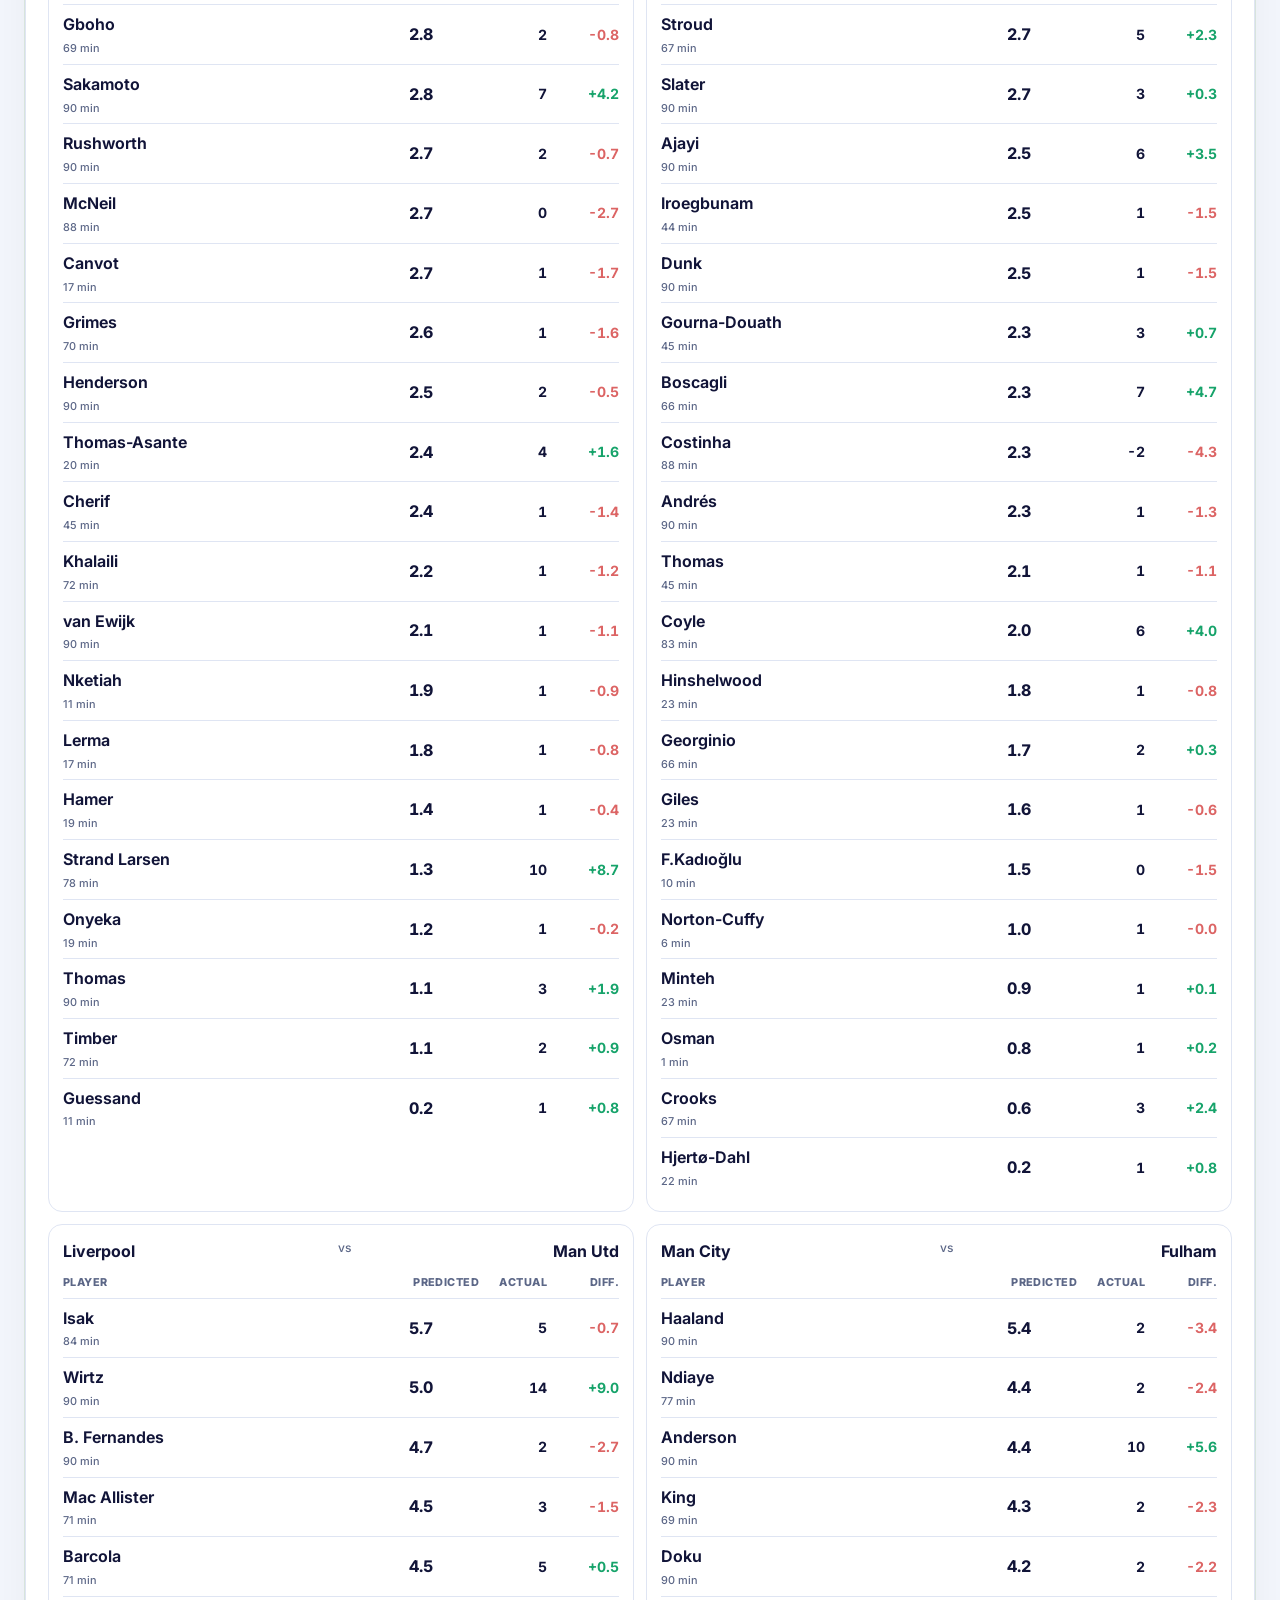
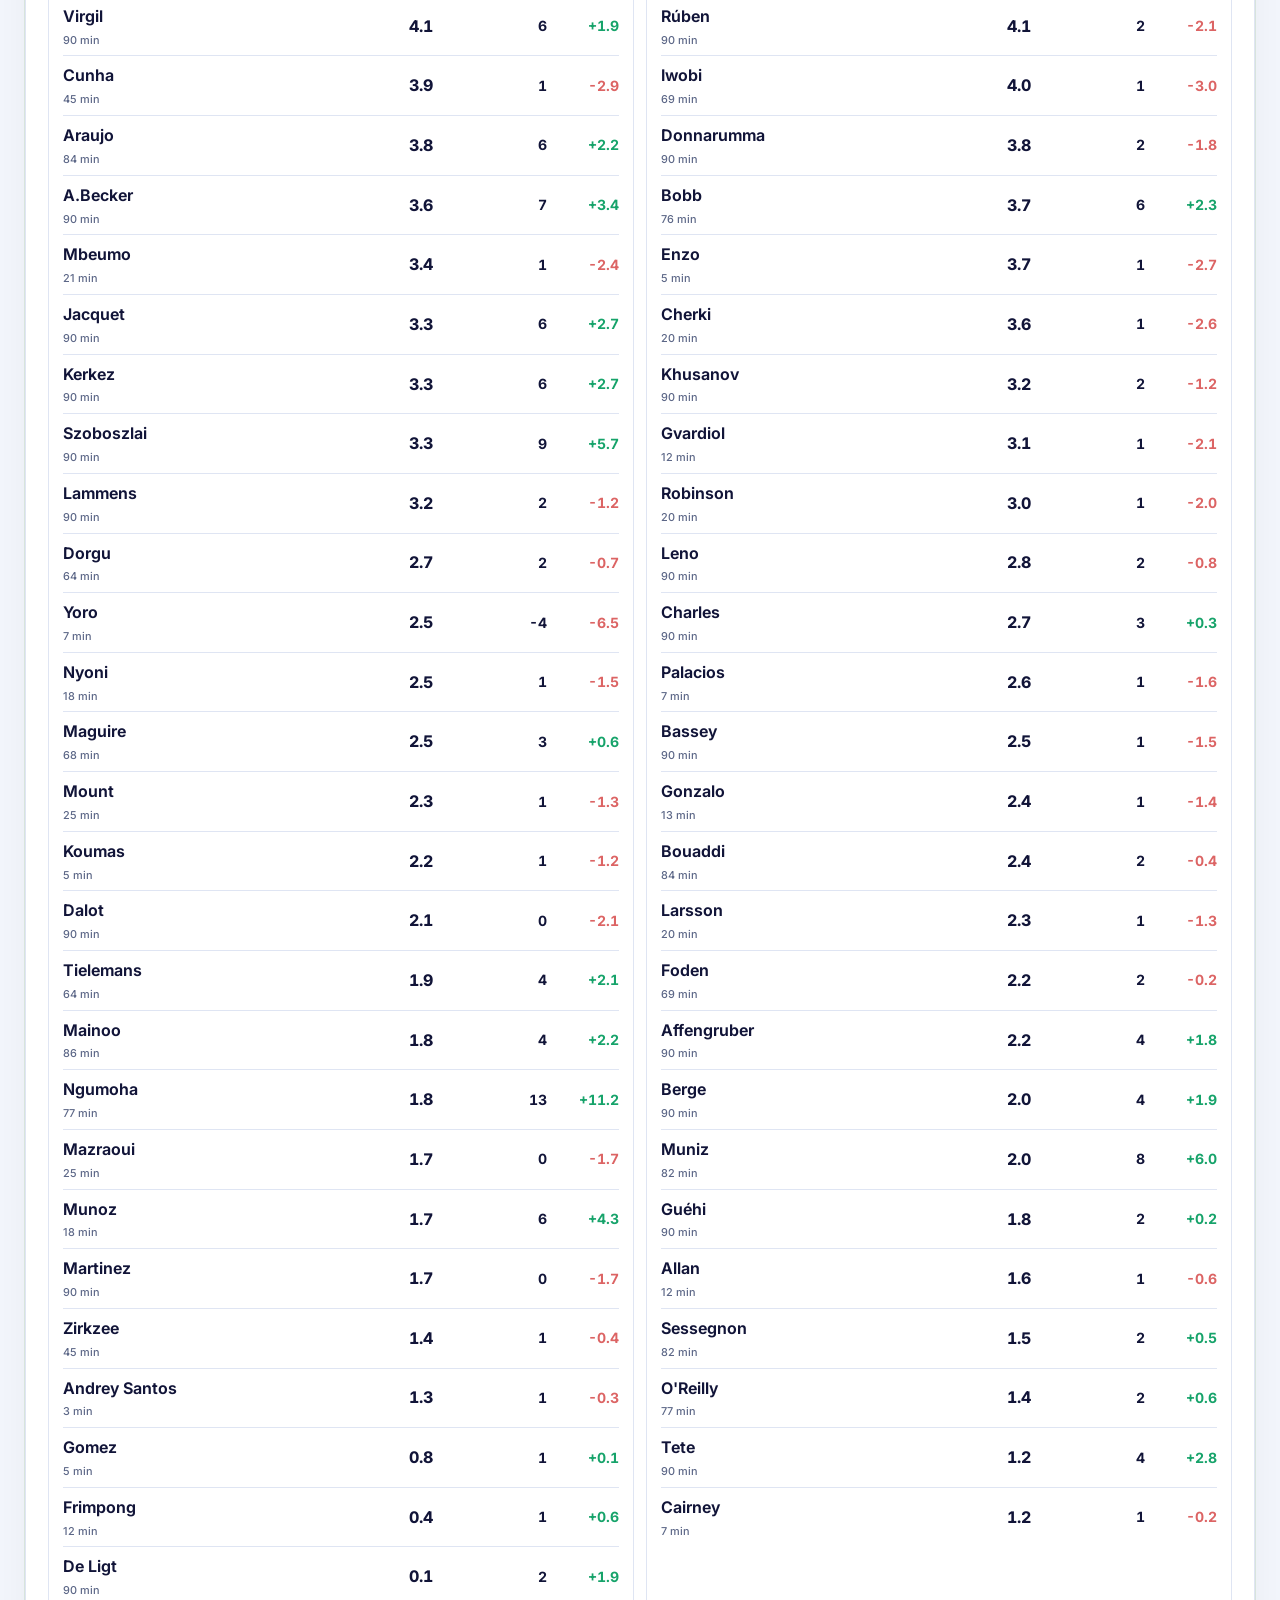
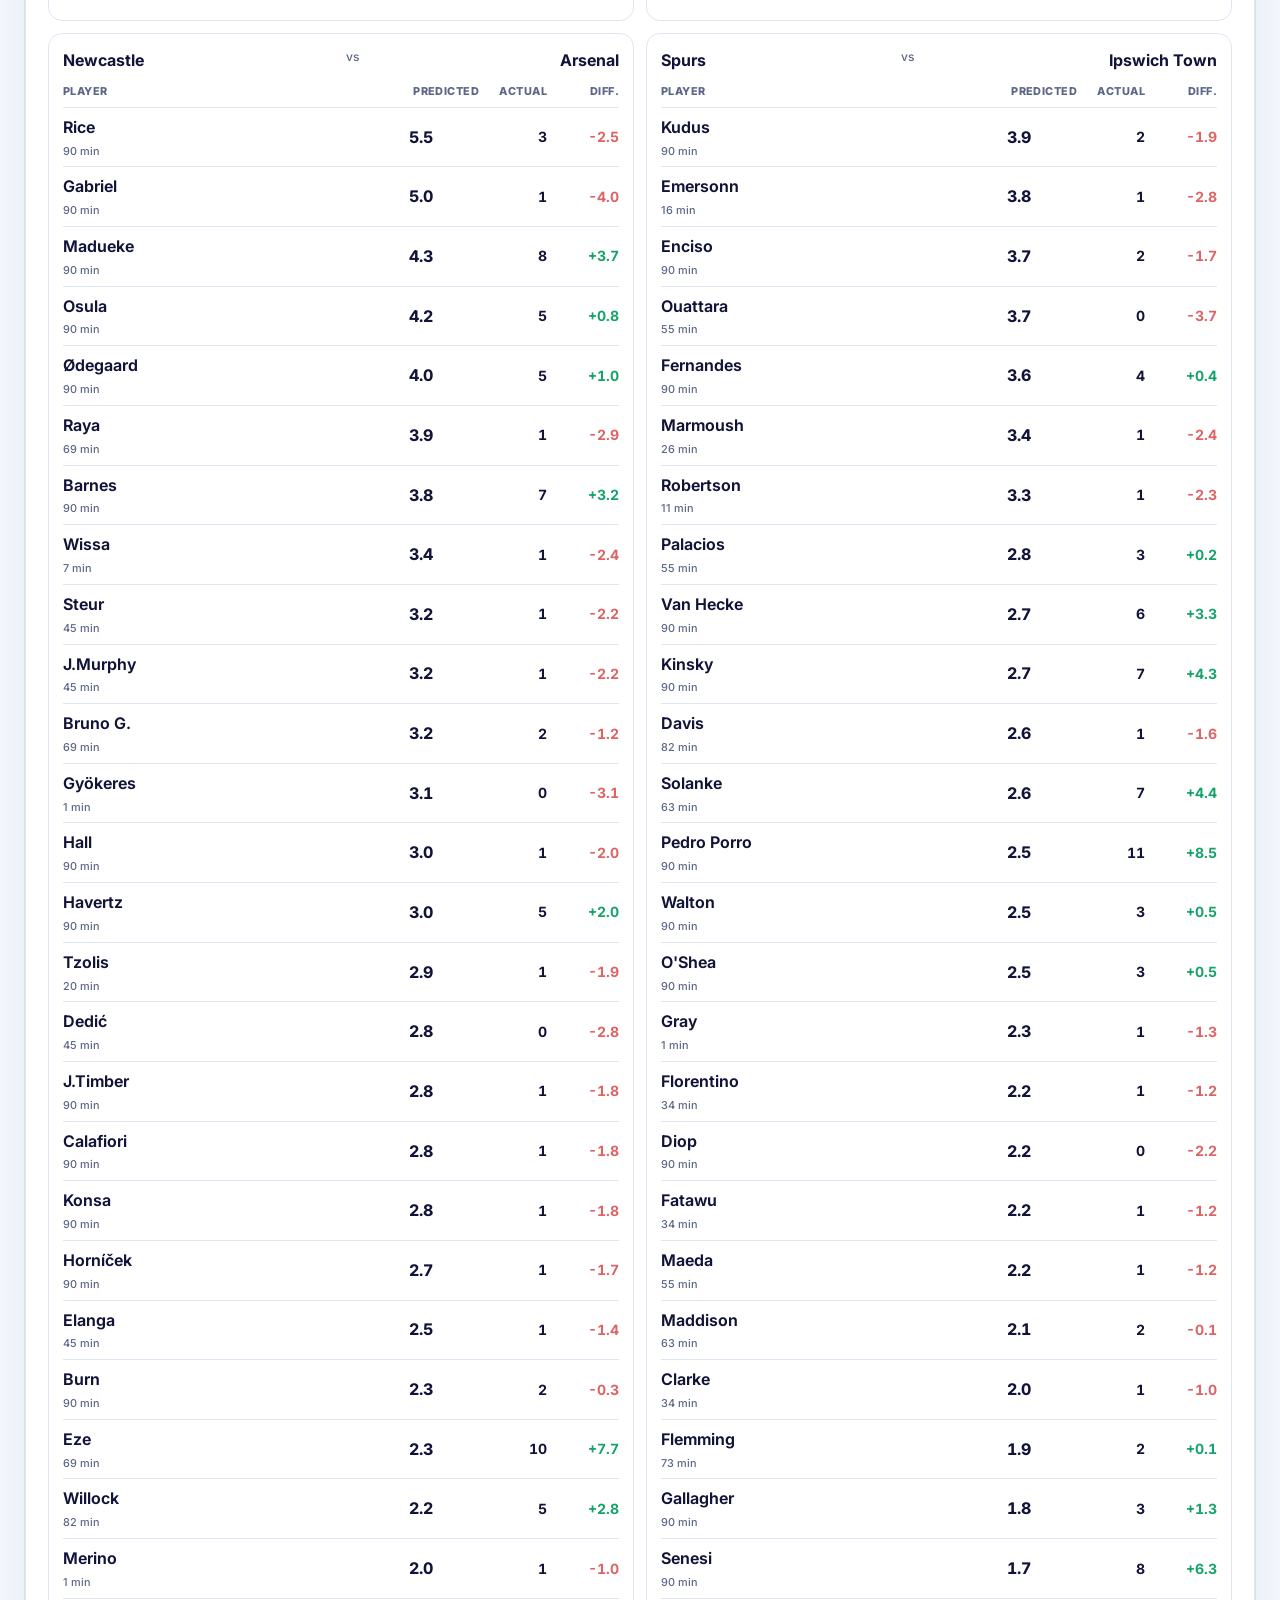
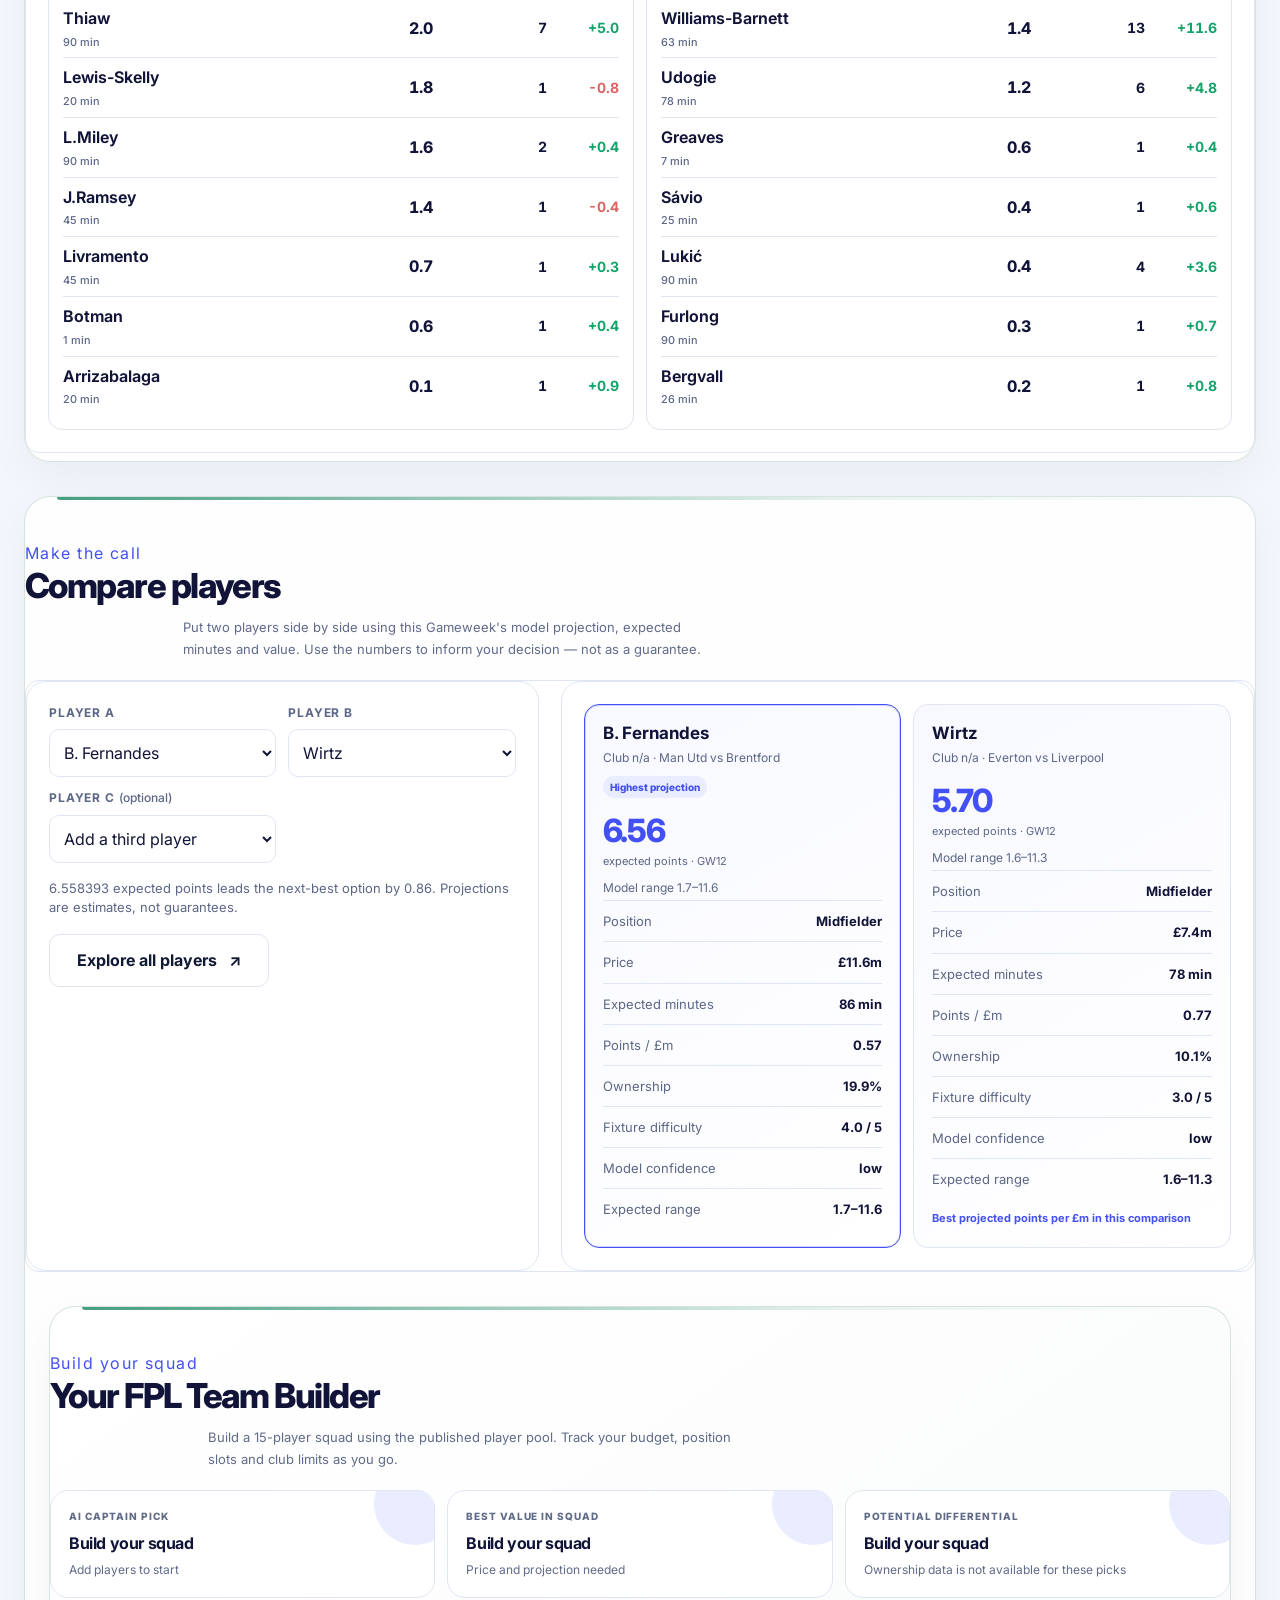
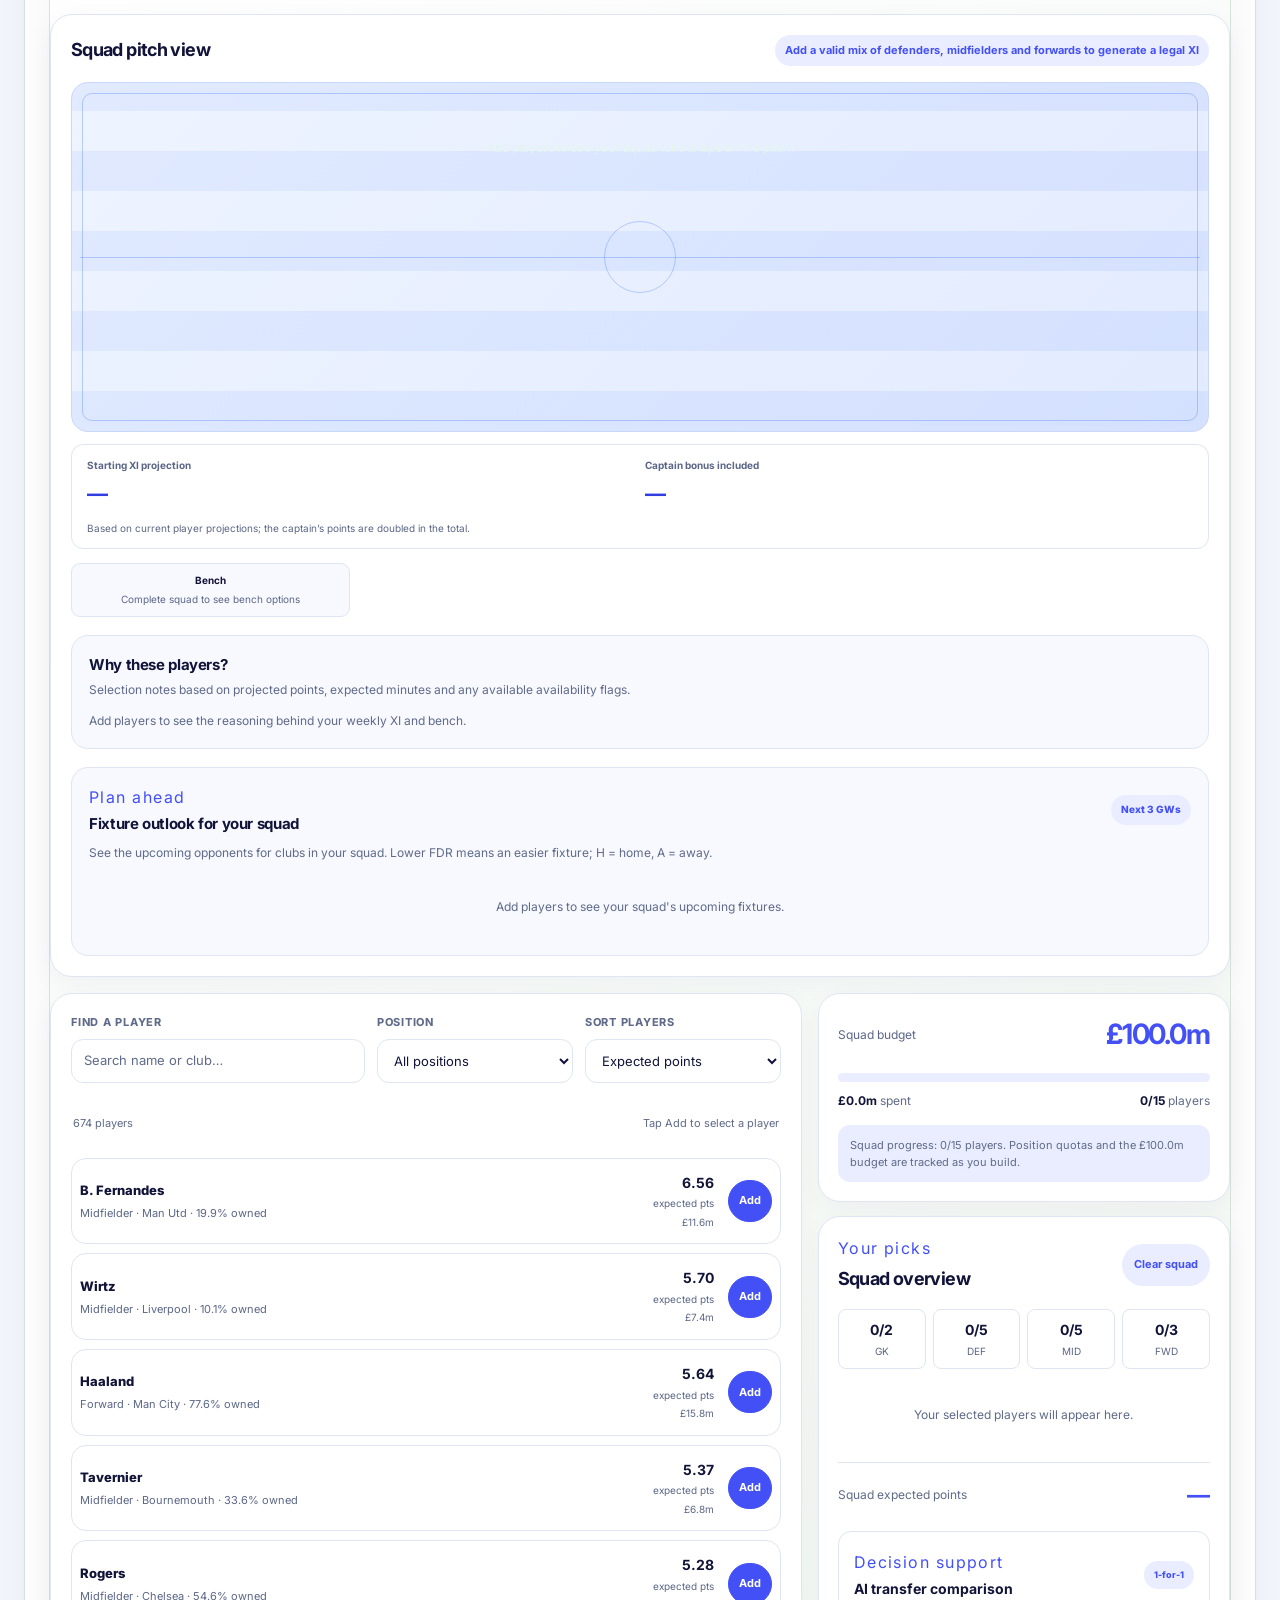
==== commit 607bacd3: "Update Gameweek 12 predictions and player data" ====
--- a/index.html
+++ b/index.html
@@ -2417,11 +2417,11 @@
         </div>
         <div class="differential-grid" id="differential-container">
             <!-- DIFFERENTIAL_CARDS_START -->
-            <a class="differential-card" style="--differential-team-colour:#c8102e" href="player.html?player=Wirtz"><span class="differential-rank">01</span><div class="differential-card-content"><div class="differential-card-head"><div><strong>Wirtz</strong><span class="differential-meta">Midfielder · Liverpool</span></div><span class="differential-team">LIV</span></div><div class="differential-projection"><span>Model projection</span><strong>5.70</strong></div><div class="differential-secondary"><span>10.0% owned</span><span>£7.4</span></div><p class="differential-fixture">Everton at Liverpool</p><div class="differential-score">Differential score · 5.13</div></div></a>
-            <a class="differential-card" style="--differential-team-colour:#b91c1c" href="player.html?player=Cunha"><span class="differential-rank">02</span><div class="differential-card-content"><div class="differential-card-head"><div><strong>Cunha</strong><span class="differential-meta">Midfielder · Man Utd</span></div><span class="differential-team">MUN</span></div><div class="differential-projection"><span>Model projection</span><strong>4.77</strong></div><div class="differential-secondary"><span>5.5% owned</span><span>£7.8</span></div><p class="differential-fixture">Man Utd vs Brentford</p><div class="differential-score">Differential score · 4.50</div></div></a>
-            <a class="differential-card" style="--differential-team-colour:#c81d25" href="player.html?player=Murillo"><span class="differential-rank">03</span><div class="differential-card-content"><div class="differential-card-head"><div><strong>Murillo</strong><span class="differential-meta">Defender · Nott&#x27;m Forest</span></div><span class="differential-team">NFO</span></div><div class="differential-projection"><span>Model projection</span><strong>4.59</strong></div><div class="differential-secondary"><span>1.9% owned</span><span>£5.5</span></div><p class="differential-fixture">Nott&#x27;m Forest vs Chelsea</p><div class="differential-score">Differential score · 4.50</div></div></a>
-            <a class="differential-card" style="--differential-team-colour:#b3121d" href="player.html?player=Rayan"><span class="differential-rank">04</span><div class="differential-card-content"><div class="differential-card-head"><div><strong>Rayan</strong><span class="differential-meta">Midfielder · Bournemouth</span></div><span class="differential-team">BOU</span></div><div class="differential-projection"><span>Model projection</span><strong>4.58</strong></div><div class="differential-secondary"><span>2.4% owned</span><span>£6.3</span></div><p class="differential-fixture">Fulham at Bournemouth</p><div class="differential-score">Differential score · 4.47</div></div></a>
-            <a class="differential-card" style="--differential-team-colour:#1b458f" href="player.html?player=Mitchell"><span class="differential-rank">05</span><div class="differential-card-content"><div class="differential-card-head"><div><strong>Mitchell</strong><span class="differential-meta">Defender · Crystal Palace</span></div><span class="differential-team">CRY</span></div><div class="differential-projection"><span>Model projection</span><strong>4.54</strong></div><div class="differential-secondary"><span>4.5% owned</span><span>£4.4</span></div><p class="differential-fixture">Crystal Palace vs Hull City</p><div class="differential-score">Differential score · 4.33</div></div></a>
+            <a class="differential-card" style="--differential-team-colour:#b91c1c" href="player.html?player=Cunha"><span class="differential-rank">01</span><div class="differential-card-content"><div class="differential-card-head"><div><strong>Cunha</strong><span class="differential-meta">Midfielder · Man Utd</span></div><span class="differential-team">MUN</span></div><div class="differential-projection"><span>Model projection</span><strong>4.77</strong></div><div class="differential-secondary"><span>5.5% owned</span><span>£7.8</span></div><p class="differential-fixture">Man Utd vs Brentford</p><div class="differential-score">Differential score · 4.50</div></div></a>
+            <a class="differential-card" style="--differential-team-colour:#c81d25" href="player.html?player=Murillo"><span class="differential-rank">02</span><div class="differential-card-content"><div class="differential-card-head"><div><strong>Murillo</strong><span class="differential-meta">Defender · Nott&#x27;m Forest</span></div><span class="differential-team">NFO</span></div><div class="differential-projection"><span>Model projection</span><strong>4.59</strong></div><div class="differential-secondary"><span>1.9% owned</span><span>£5.5</span></div><p class="differential-fixture">Nott&#x27;m Forest vs Chelsea</p><div class="differential-score">Differential score · 4.50</div></div></a>
+            <a class="differential-card" style="--differential-team-colour:#b3121d" href="player.html?player=Rayan"><span class="differential-rank">03</span><div class="differential-card-content"><div class="differential-card-head"><div><strong>Rayan</strong><span class="differential-meta">Midfielder · Bournemouth</span></div><span class="differential-team">BOU</span></div><div class="differential-projection"><span>Model projection</span><strong>4.58</strong></div><div class="differential-secondary"><span>2.4% owned</span><span>£6.3</span></div><p class="differential-fixture">Fulham at Bournemouth</p><div class="differential-score">Differential score · 4.47</div></div></a>
+            <a class="differential-card" style="--differential-team-colour:#1b458f" href="player.html?player=Mitchell"><span class="differential-rank">04</span><div class="differential-card-content"><div class="differential-card-head"><div><strong>Mitchell</strong><span class="differential-meta">Defender · Crystal Palace</span></div><span class="differential-team">CRY</span></div><div class="differential-projection"><span>Model projection</span><strong>4.54</strong></div><div class="differential-secondary"><span>4.4% owned</span><span>£4.4</span></div><p class="differential-fixture">Crystal Palace vs Hull City</p><div class="differential-score">Differential score · 4.34</div></div></a>
+            <a class="differential-card" style="--differential-team-colour:#c8102e" href="player.html?player=Barcola"><span class="differential-rank">05</span><div class="differential-card-content"><div class="differential-card-head"><div><strong>Barcola</strong><span class="differential-meta">Midfielder · Liverpool</span></div><span class="differential-team">LIV</span></div><div class="differential-projection"><span>Model projection</span><strong>4.48</strong></div><div class="differential-secondary"><span>4.5% owned</span><span>£8.1</span></div><p class="differential-fixture">Everton at Liverpool</p><div class="differential-score">Differential score · 4.28</div></div></a>
                         <!-- DIFFERENTIAL_CARDS_END -->
         </div>
     </section>
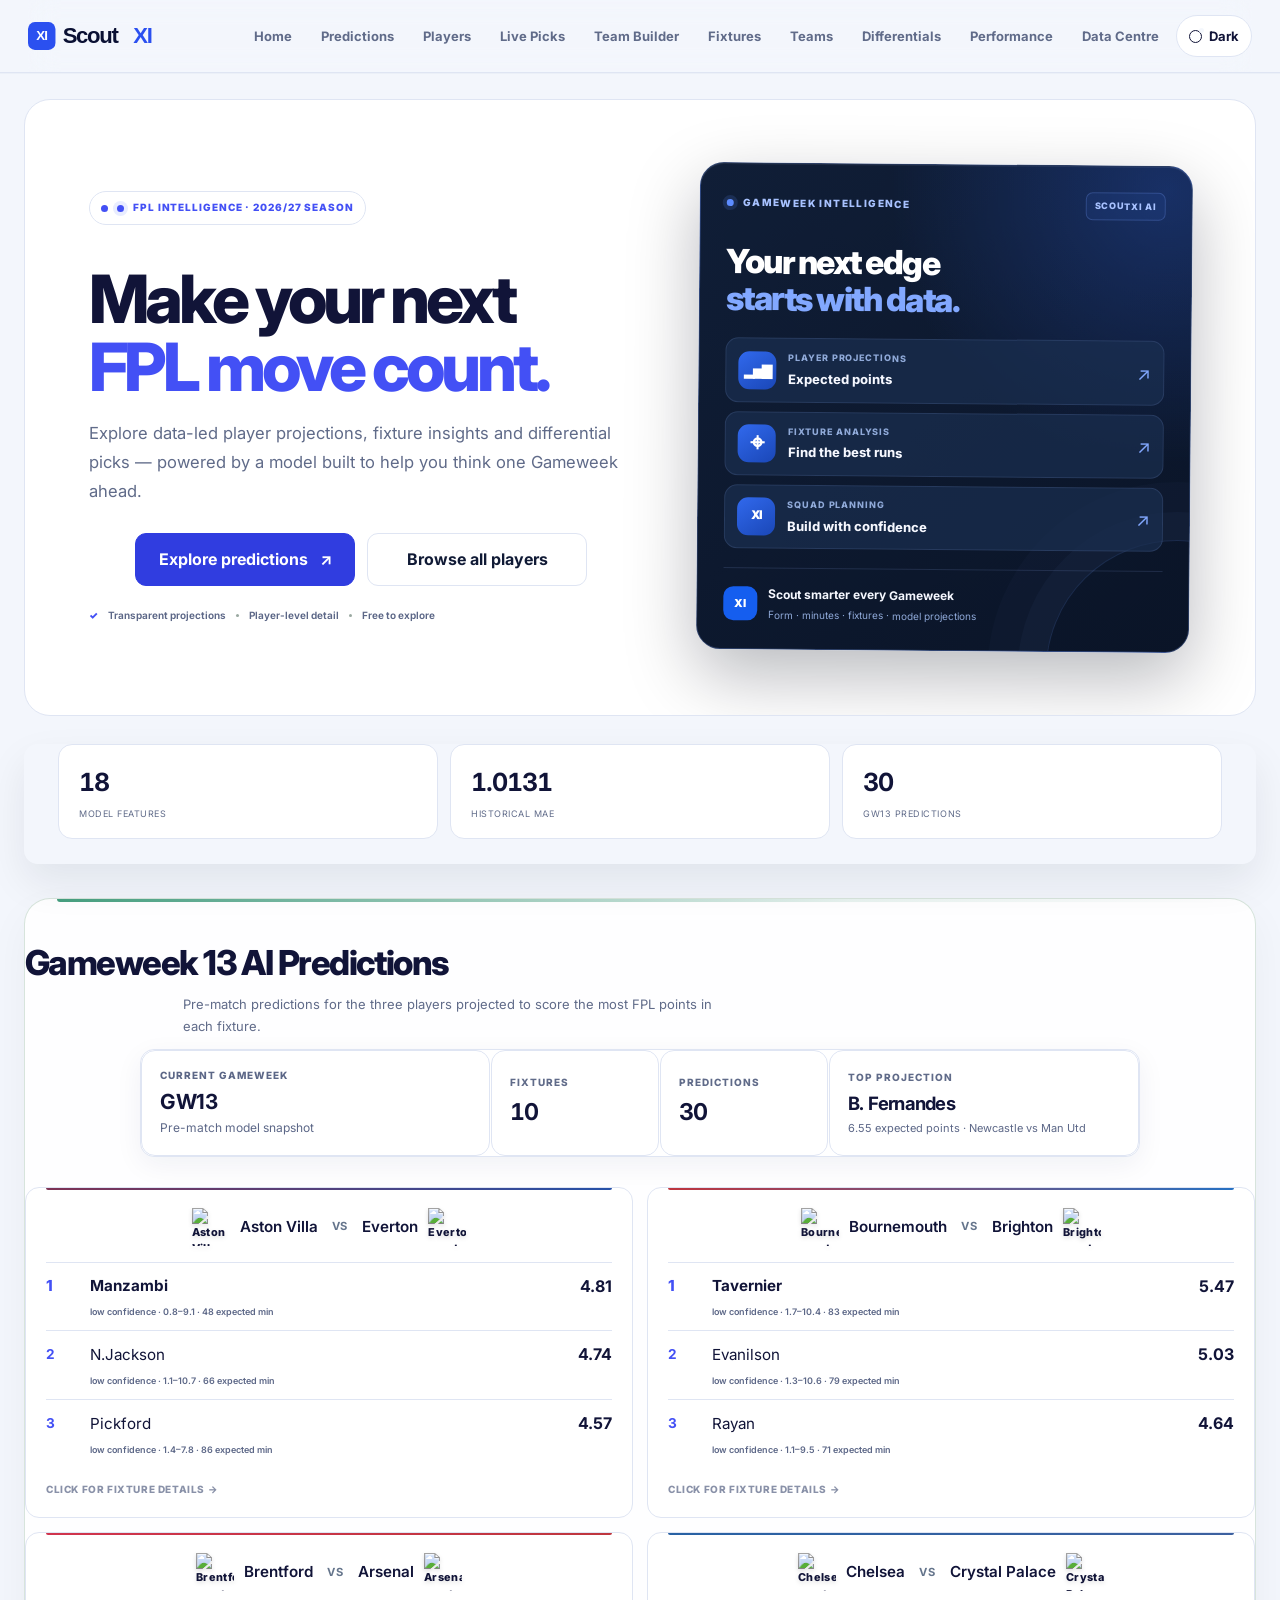
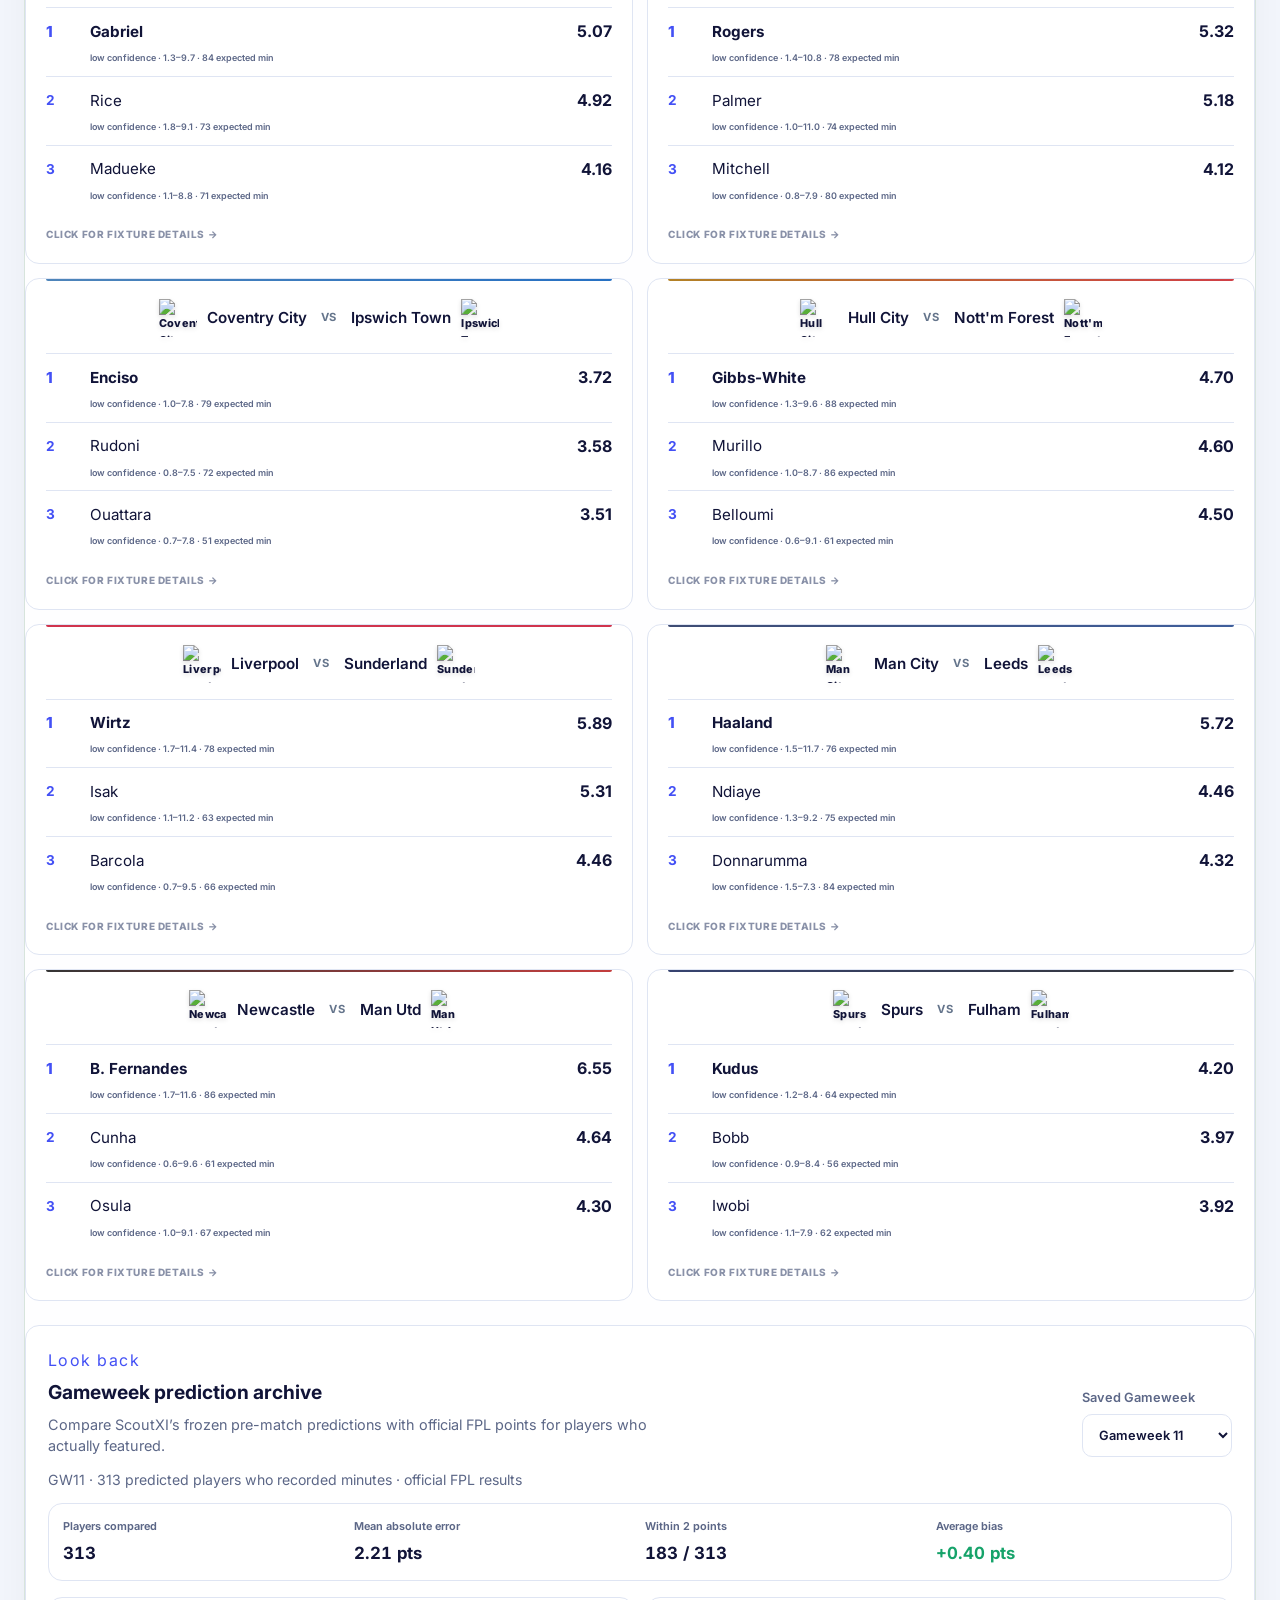
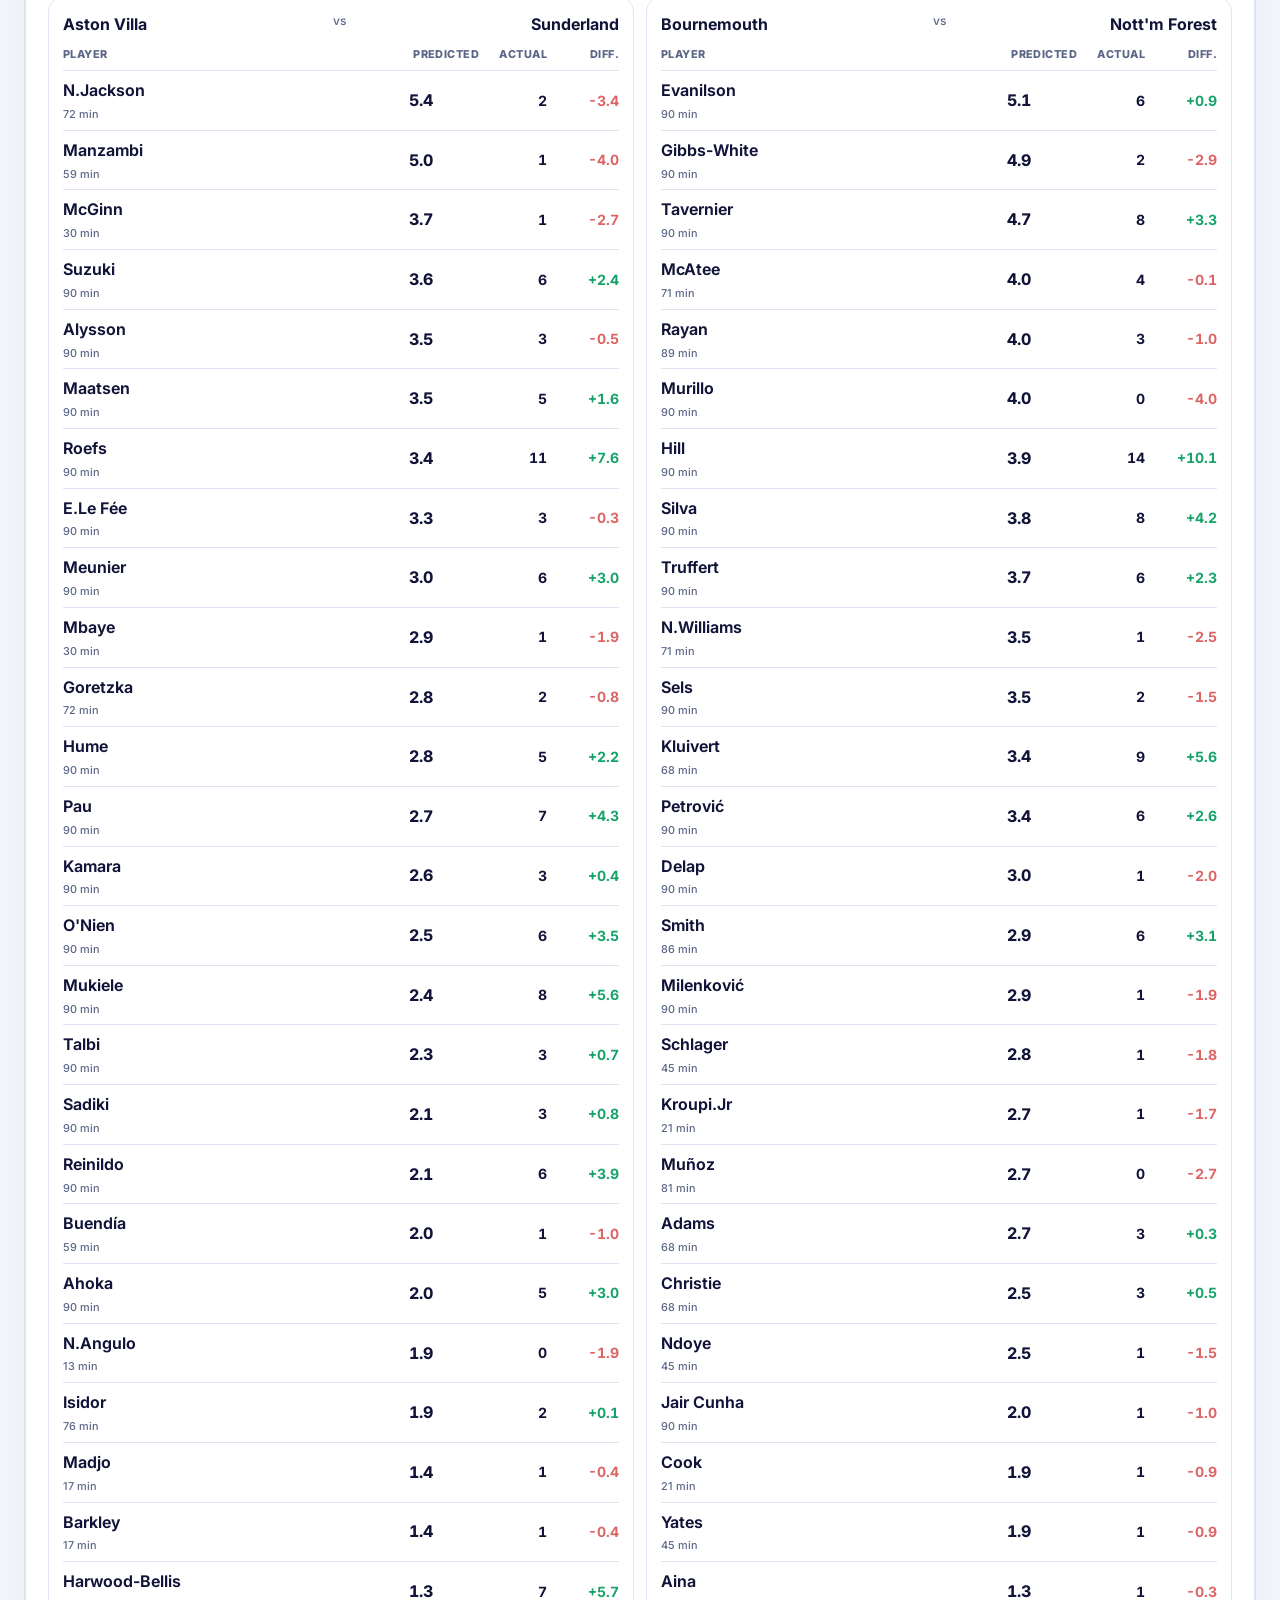
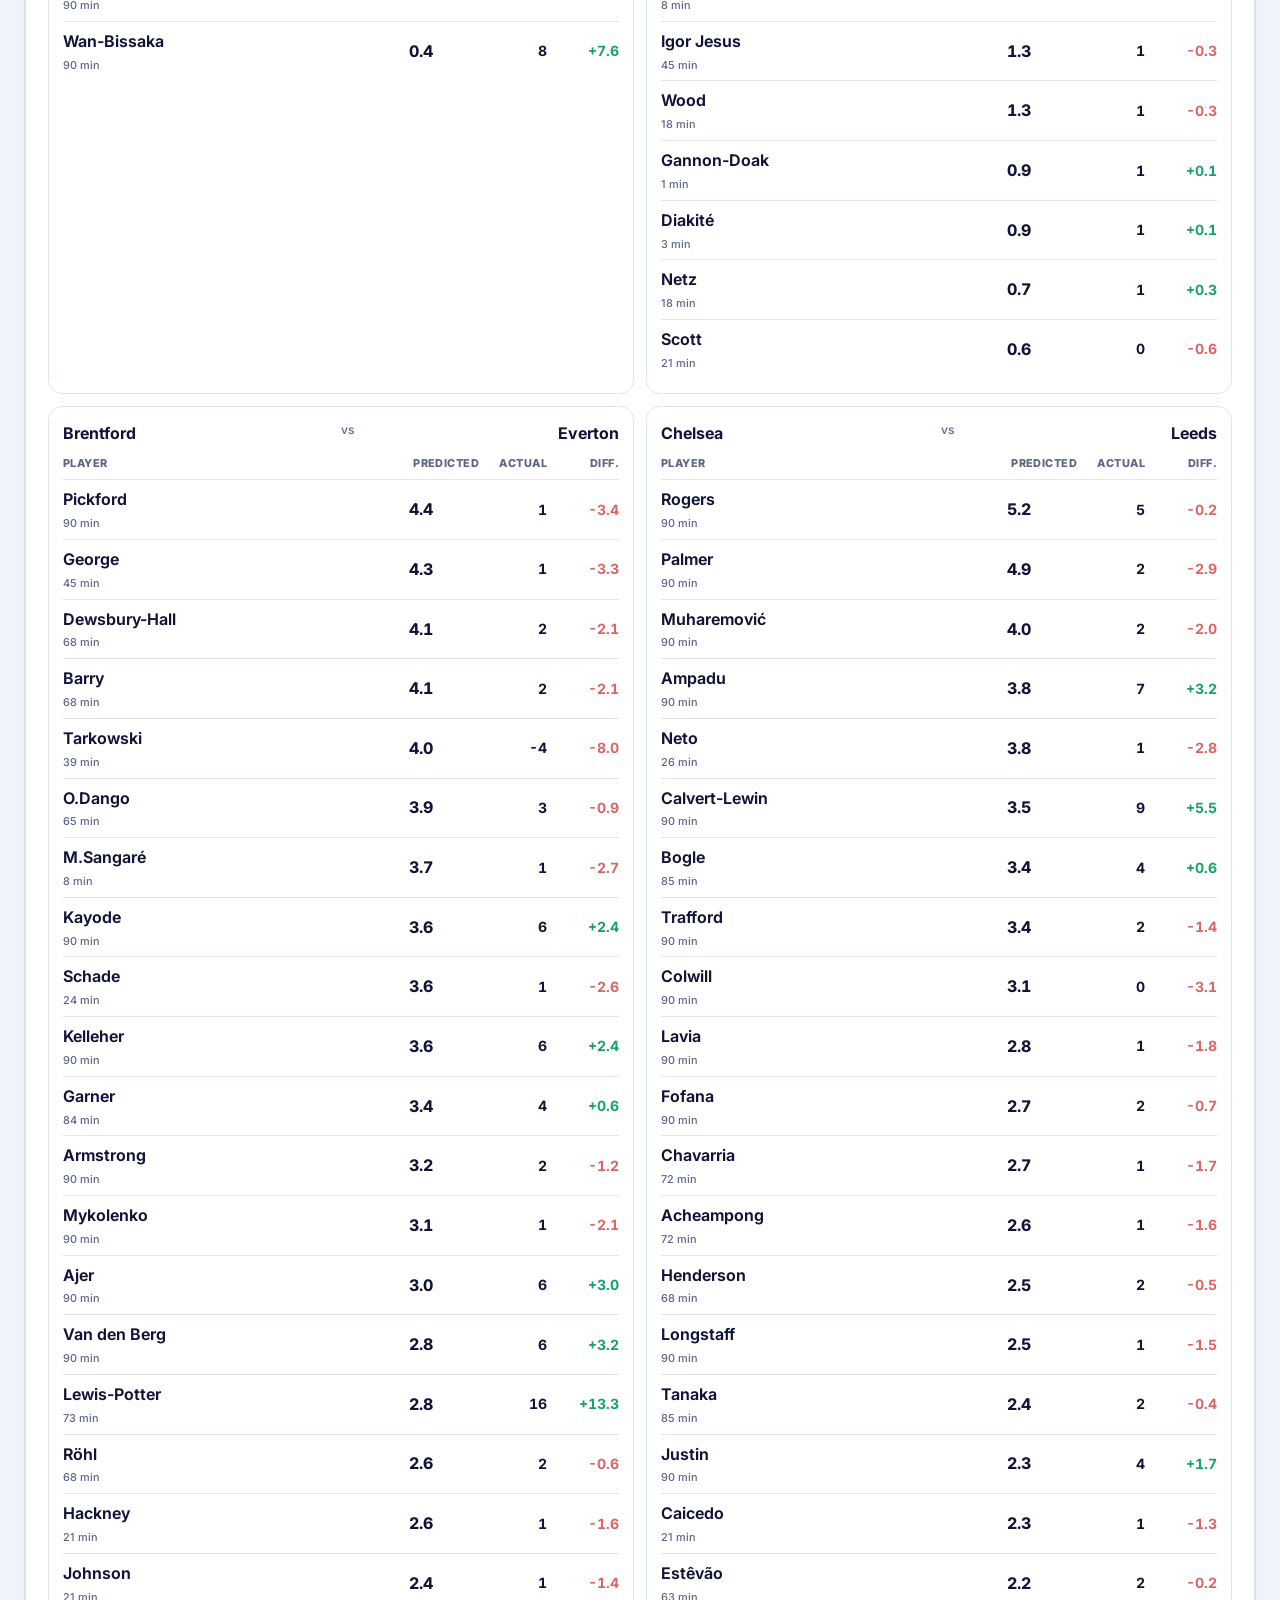
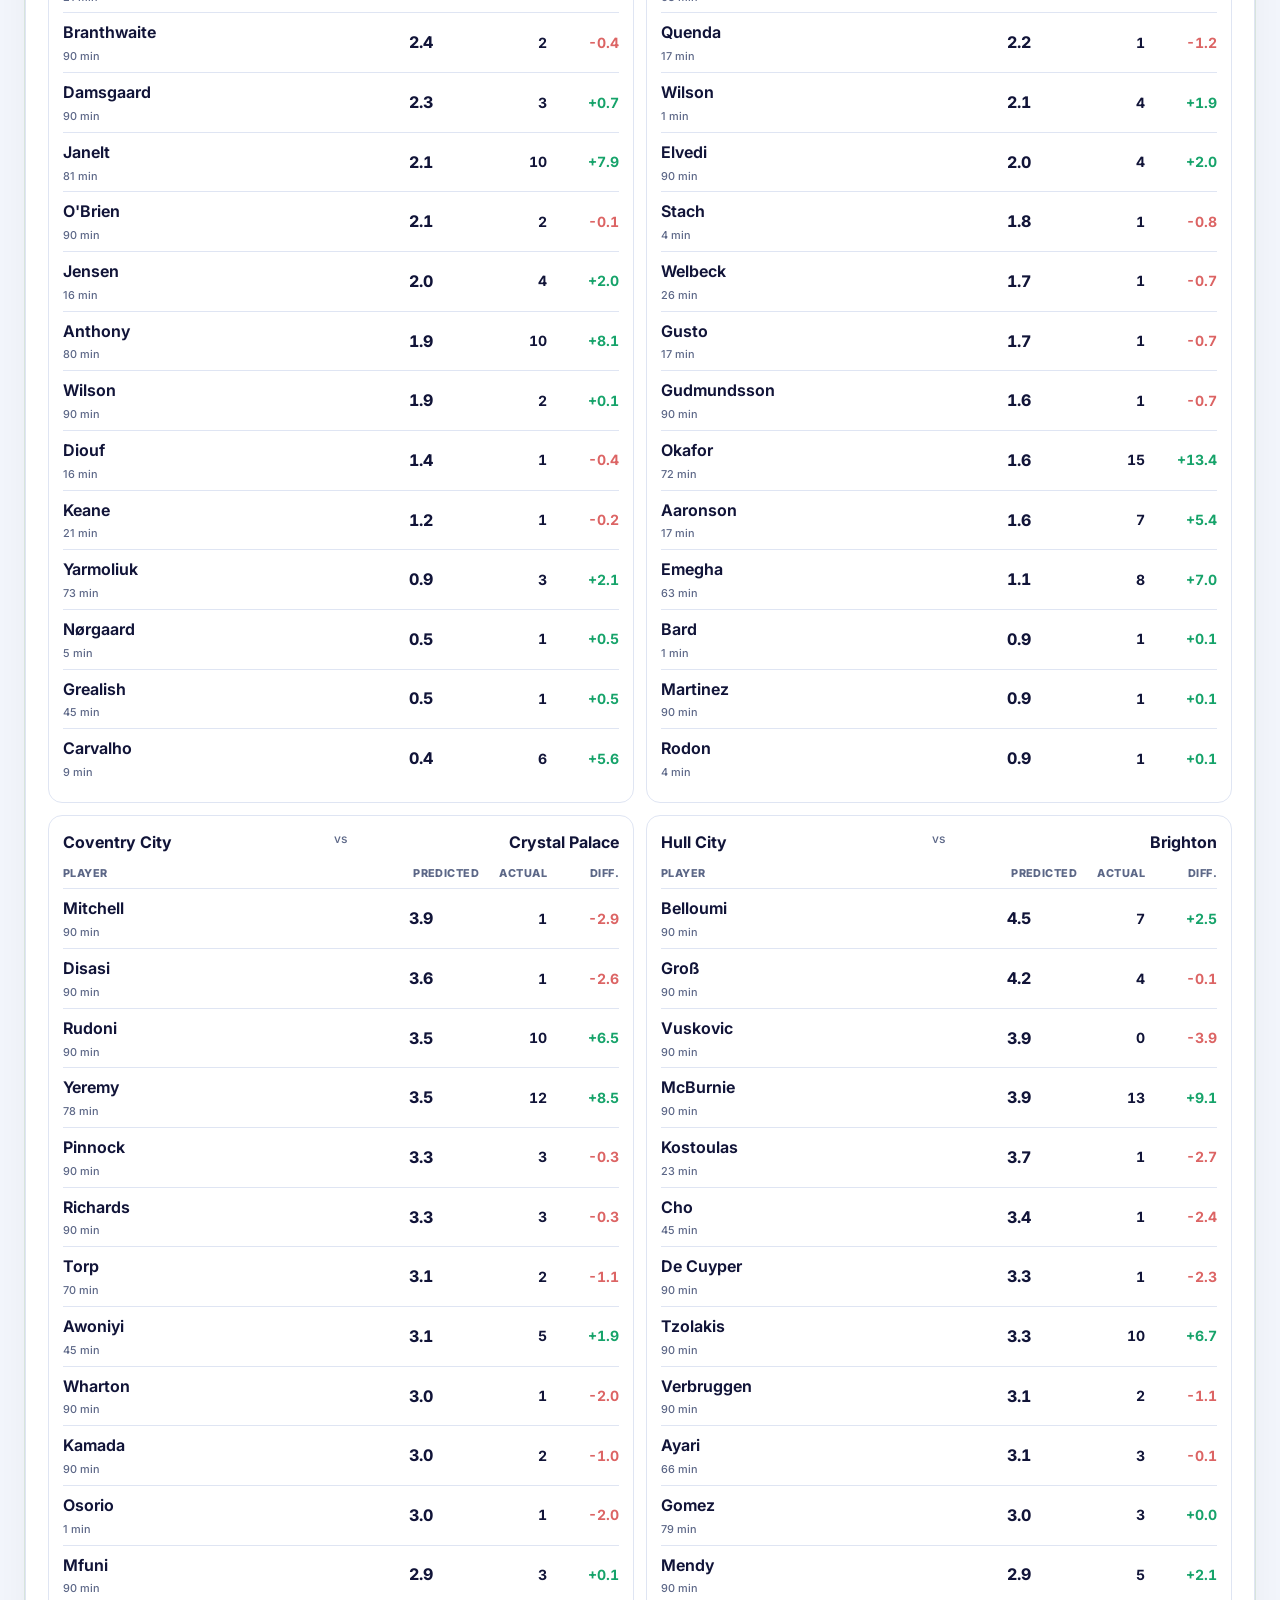
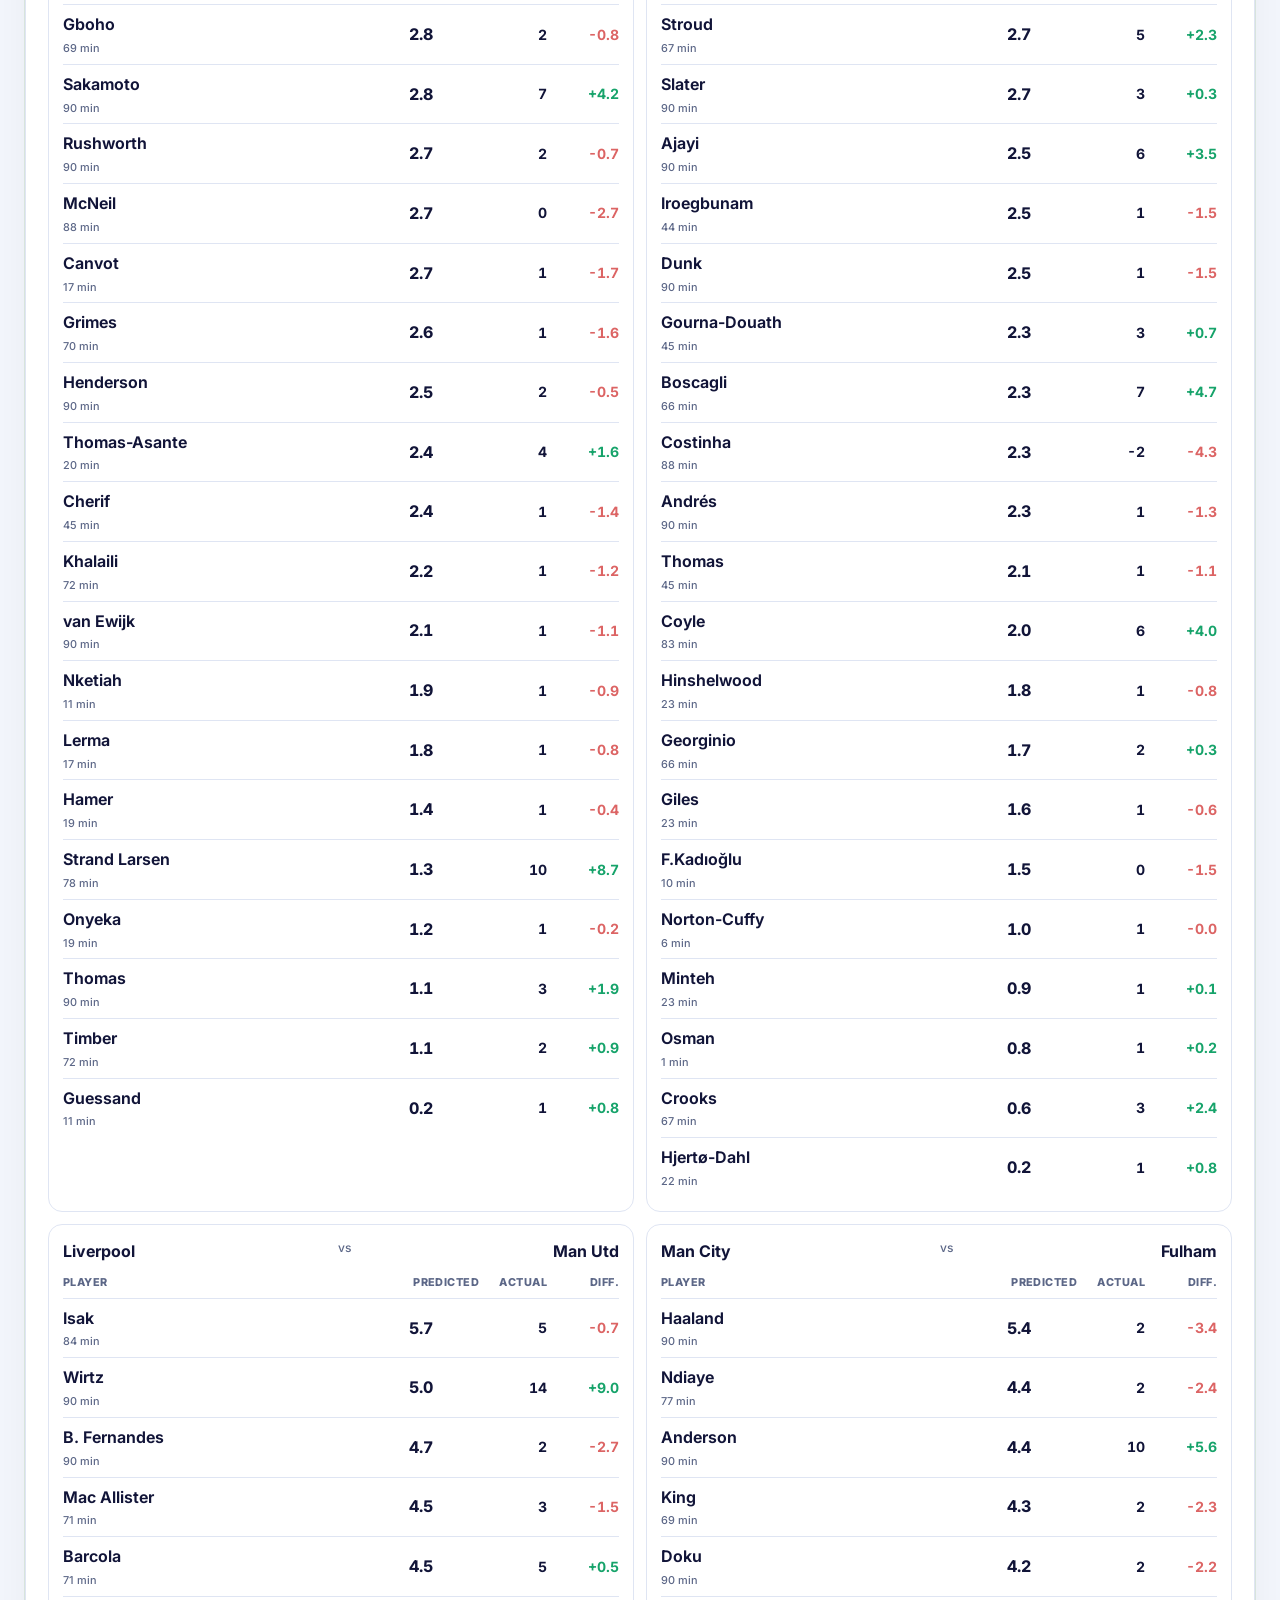
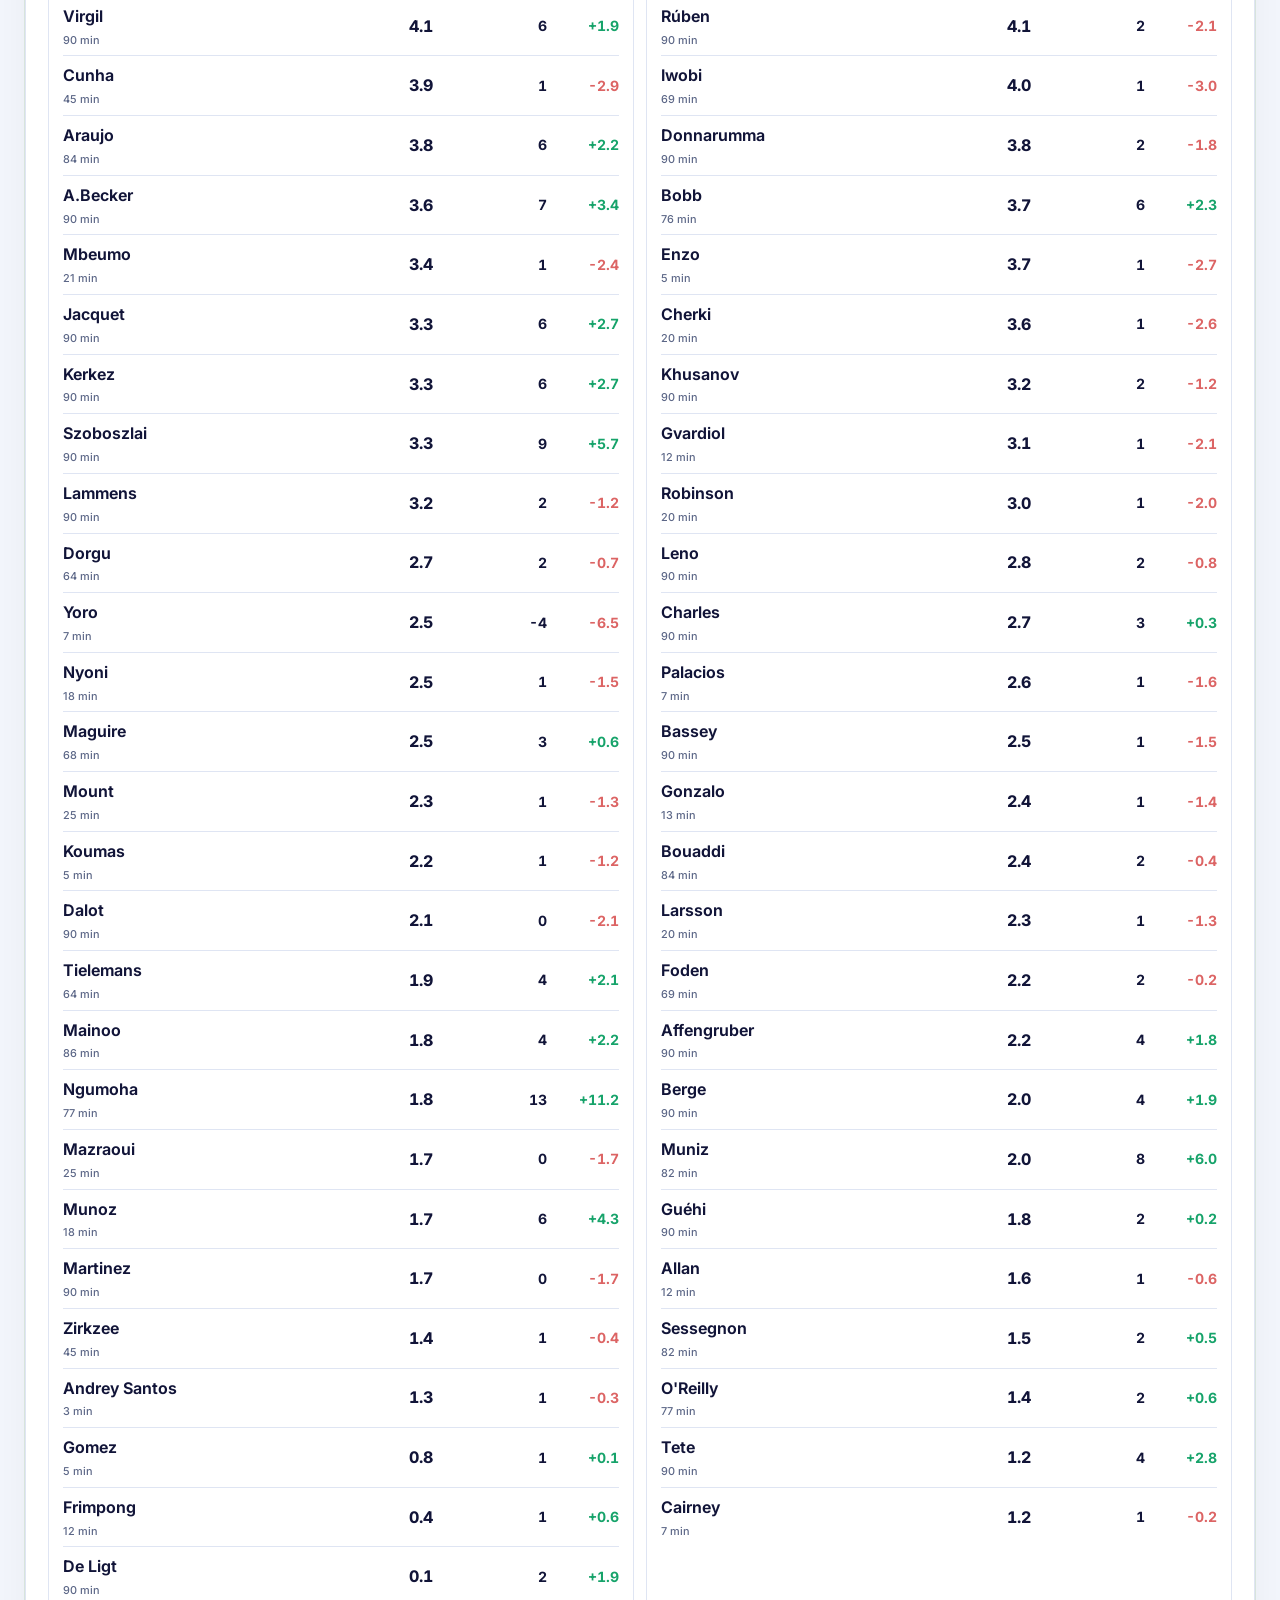
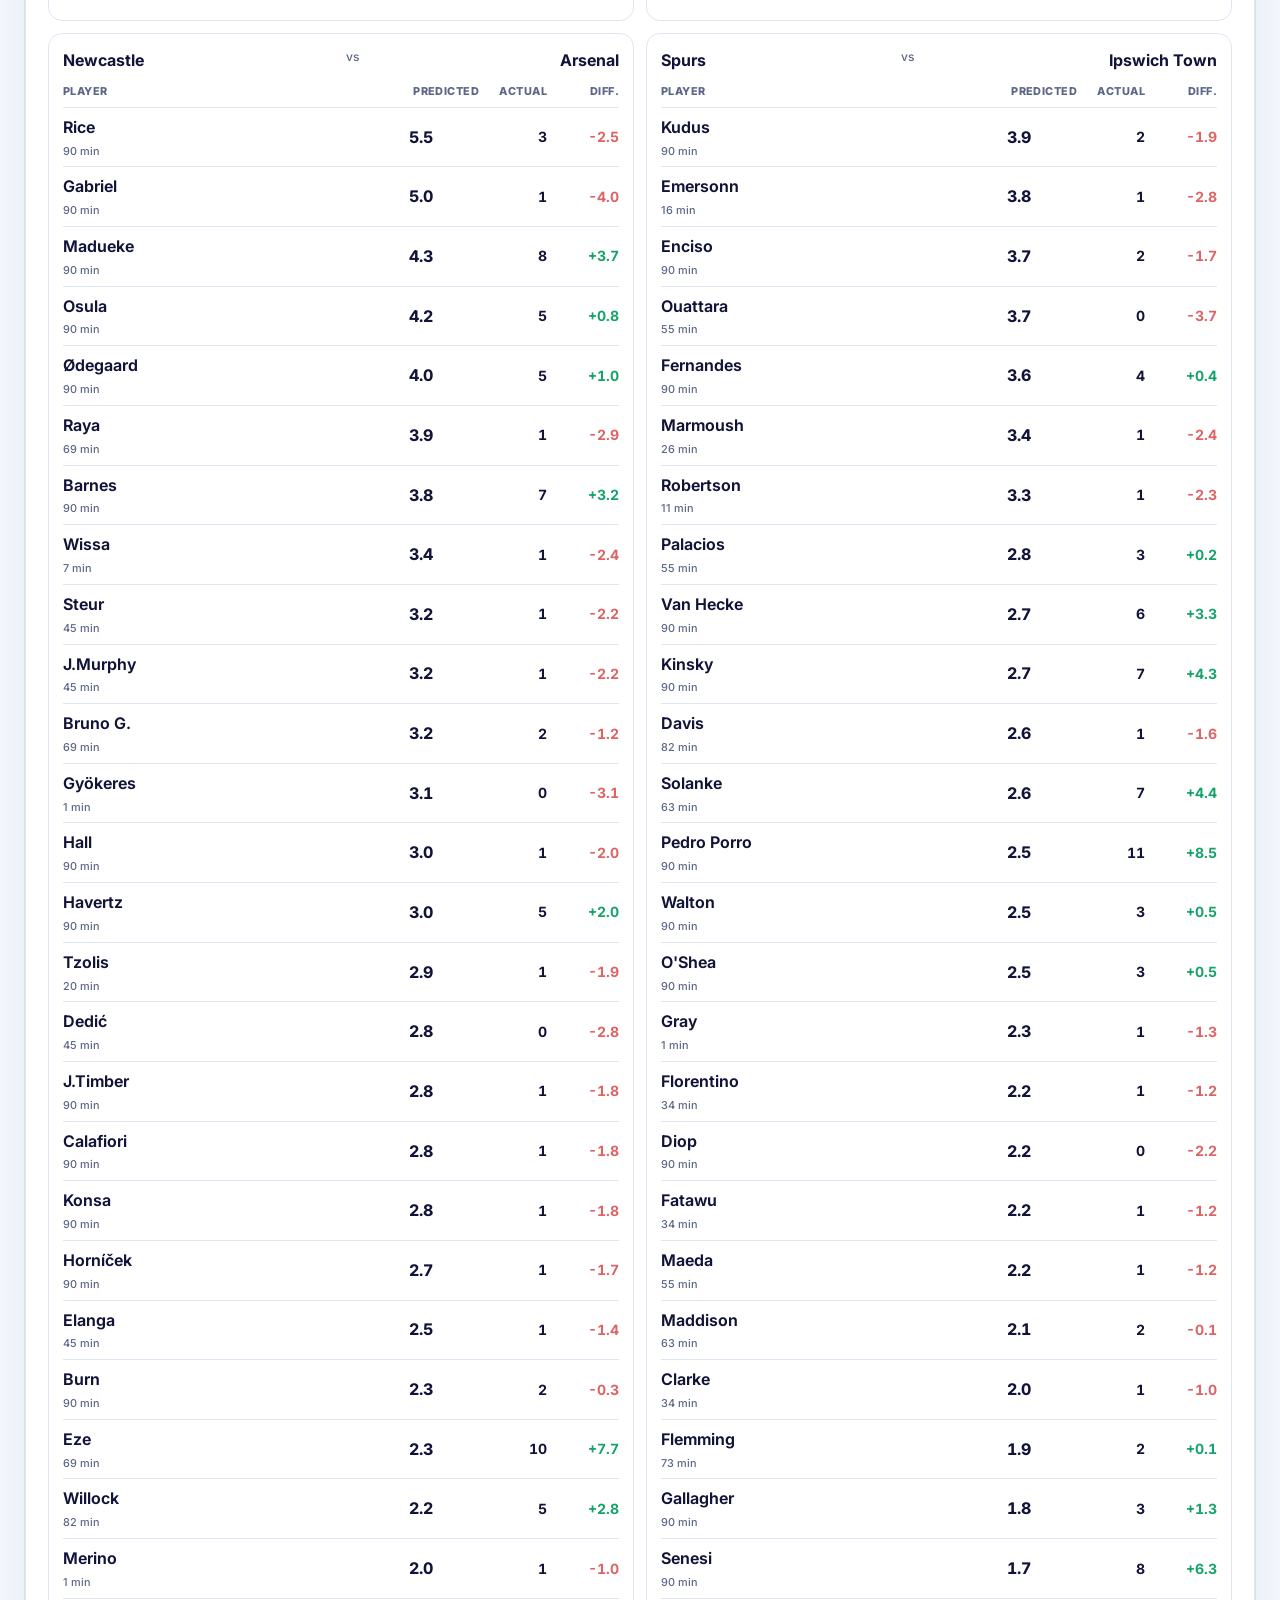
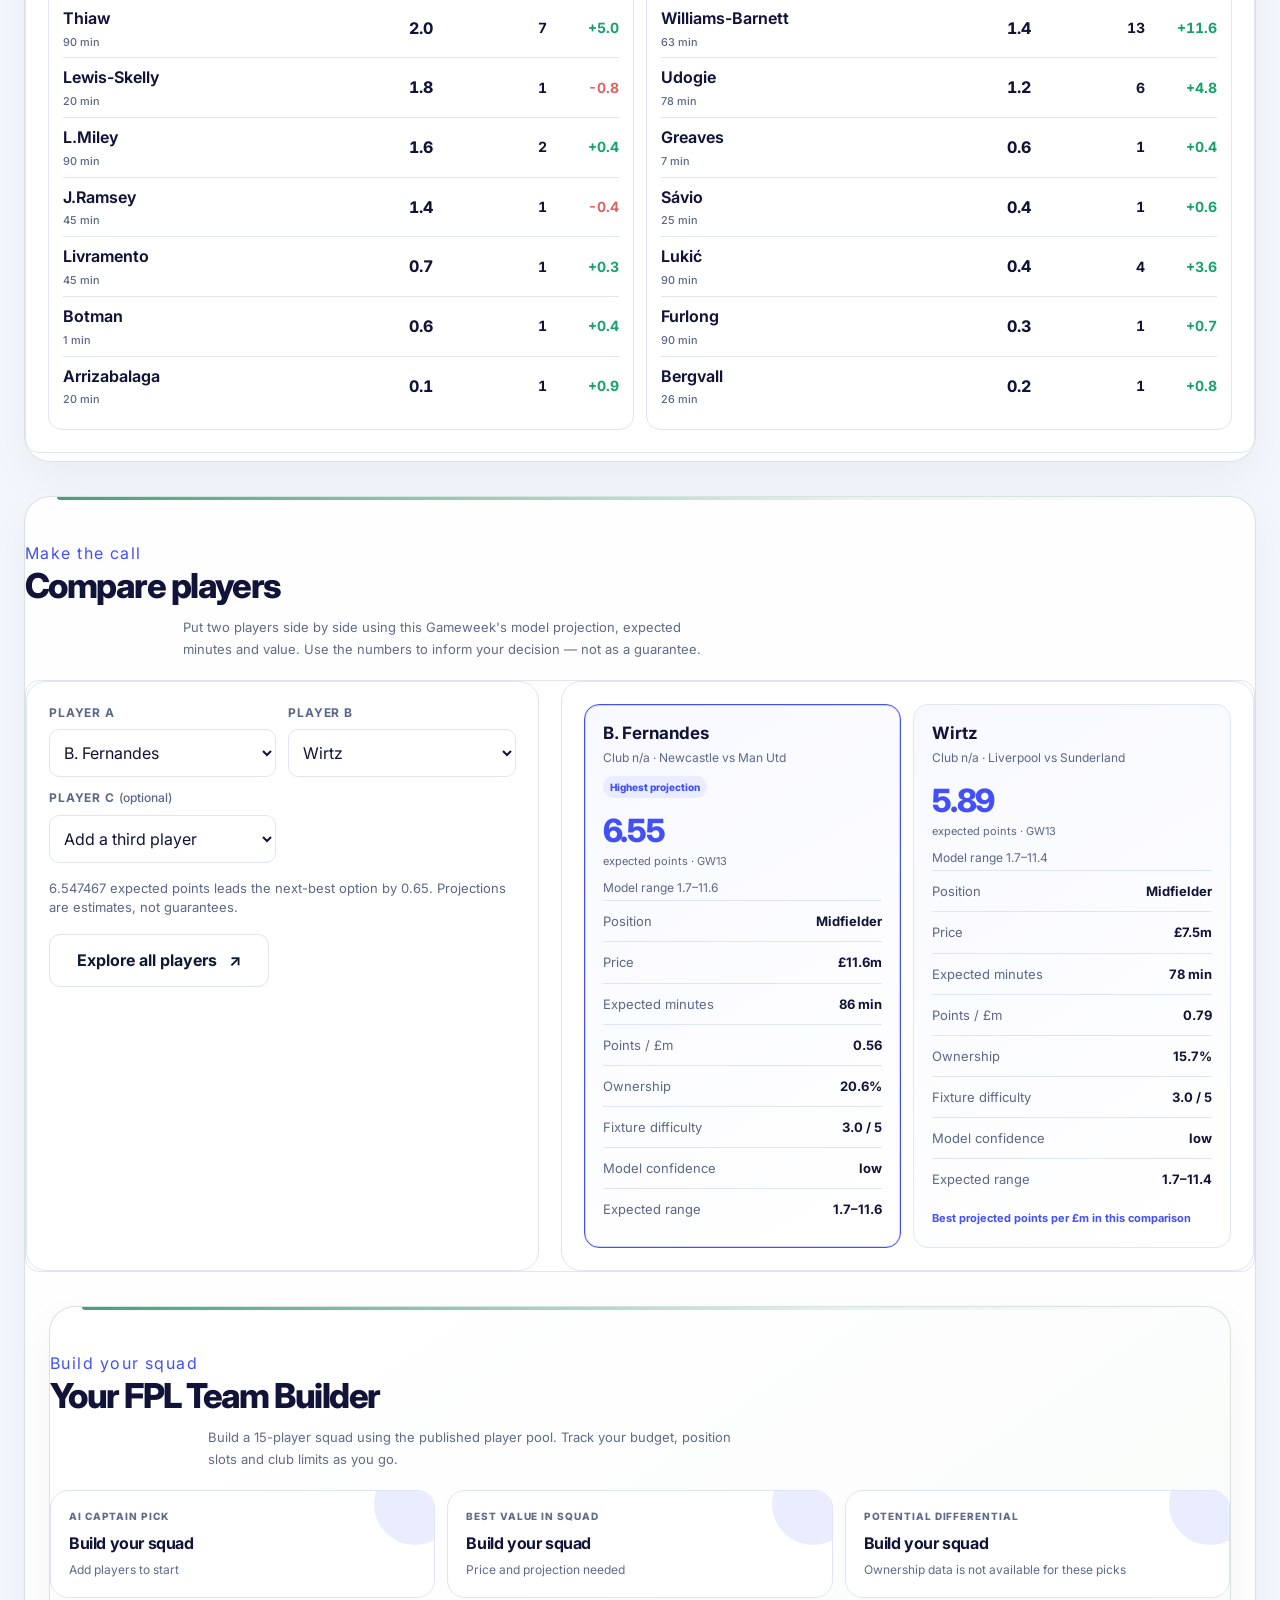
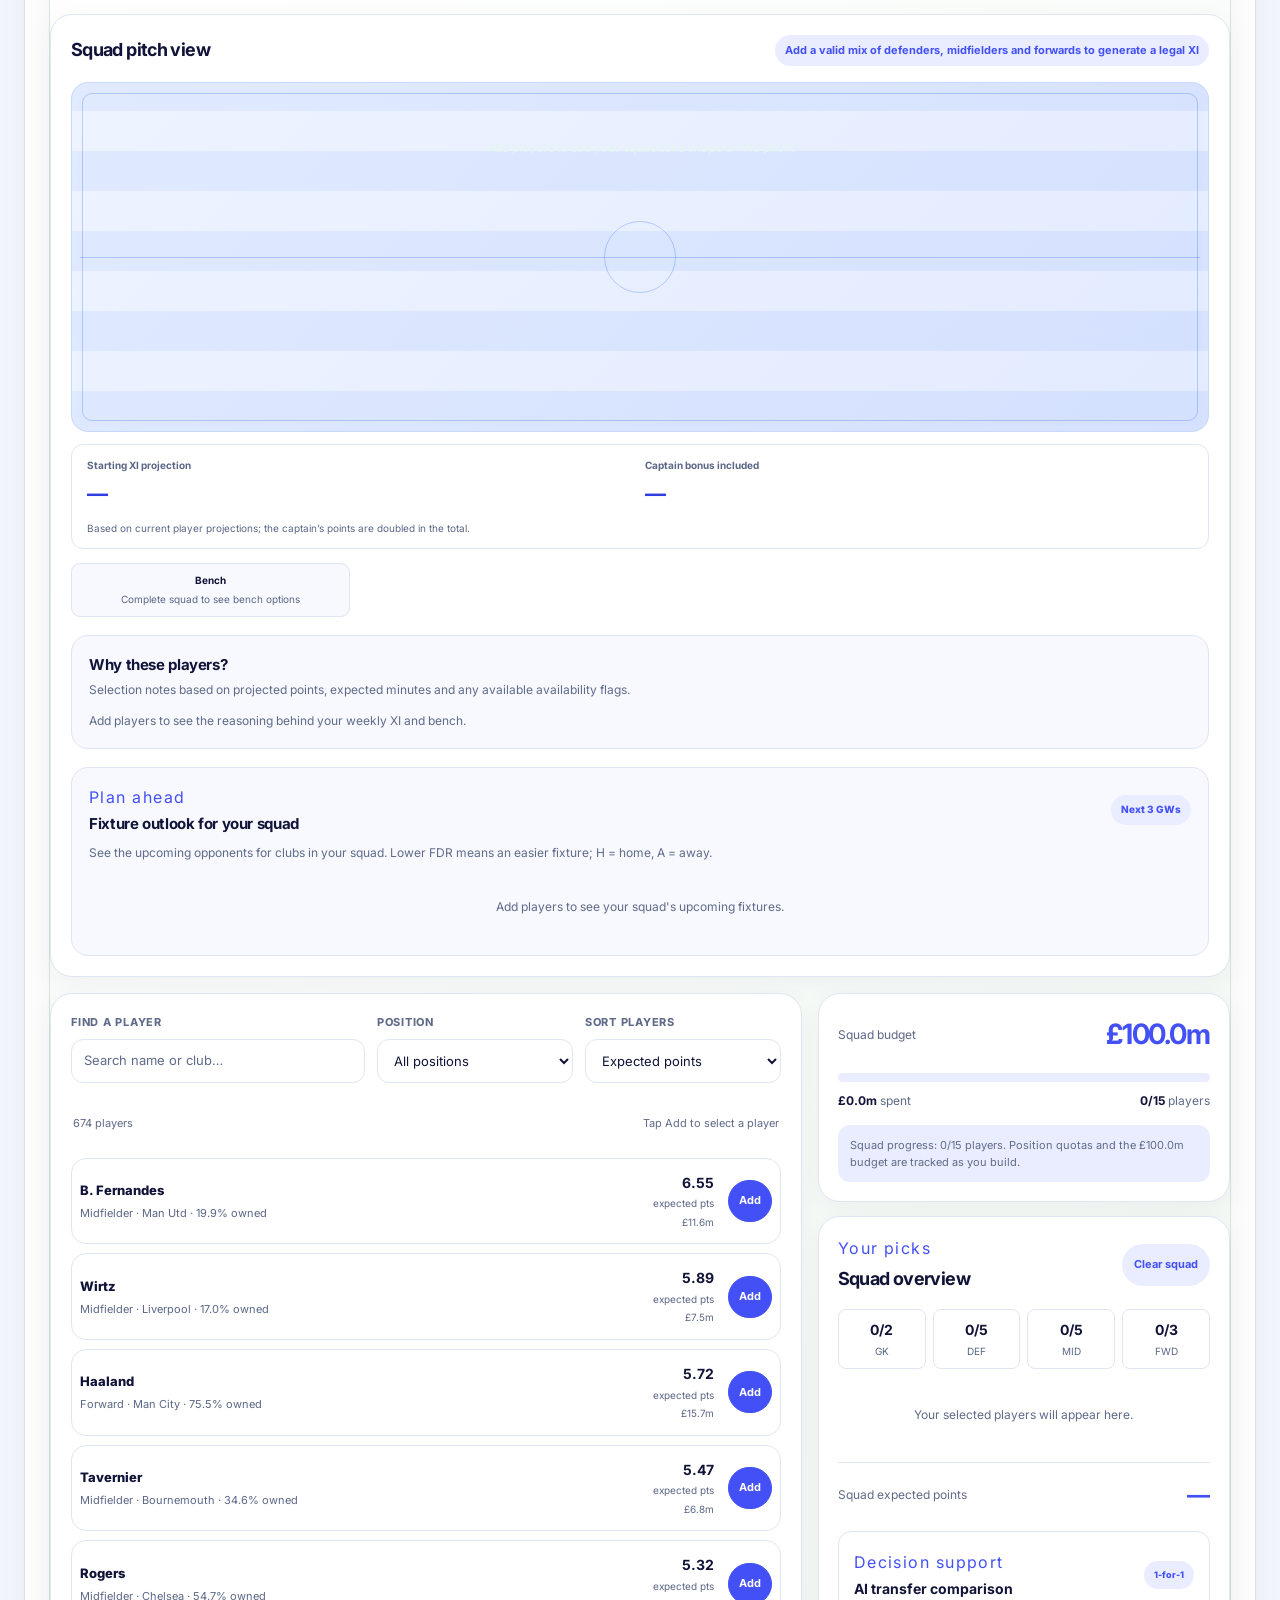
==== commit 585eaf4b: "Update Gameweek 13 predictions and player data" ====
--- a/index.html
+++ b/index.html
@@ -2417,11 +2417,11 @@
         </div>
         <div class="differential-grid" id="differential-container">
             <!-- DIFFERENTIAL_CARDS_START -->
-            <a class="differential-card" style="--differential-team-colour:#b91c1c" href="player.html?player=Cunha"><span class="differential-rank">01</span><div class="differential-card-content"><div class="differential-card-head"><div><strong>Cunha</strong><span class="differential-meta">Midfielder · Man Utd</span></div><span class="differential-team">MUN</span></div><div class="differential-projection"><span>Model projection</span><strong>4.77</strong></div><div class="differential-secondary"><span>5.5% owned</span><span>£7.8</span></div><p class="differential-fixture">Man Utd vs Brentford</p><div class="differential-score">Differential score · 4.50</div></div></a>
-            <a class="differential-card" style="--differential-team-colour:#c81d25" href="player.html?player=Murillo"><span class="differential-rank">02</span><div class="differential-card-content"><div class="differential-card-head"><div><strong>Murillo</strong><span class="differential-meta">Defender · Nott&#x27;m Forest</span></div><span class="differential-team">NFO</span></div><div class="differential-projection"><span>Model projection</span><strong>4.59</strong></div><div class="differential-secondary"><span>1.9% owned</span><span>£5.5</span></div><p class="differential-fixture">Nott&#x27;m Forest vs Chelsea</p><div class="differential-score">Differential score · 4.50</div></div></a>
-            <a class="differential-card" style="--differential-team-colour:#b3121d" href="player.html?player=Rayan"><span class="differential-rank">03</span><div class="differential-card-content"><div class="differential-card-head"><div><strong>Rayan</strong><span class="differential-meta">Midfielder · Bournemouth</span></div><span class="differential-team">BOU</span></div><div class="differential-projection"><span>Model projection</span><strong>4.58</strong></div><div class="differential-secondary"><span>2.4% owned</span><span>£6.3</span></div><p class="differential-fixture">Fulham at Bournemouth</p><div class="differential-score">Differential score · 4.47</div></div></a>
-            <a class="differential-card" style="--differential-team-colour:#1b458f" href="player.html?player=Mitchell"><span class="differential-rank">04</span><div class="differential-card-content"><div class="differential-card-head"><div><strong>Mitchell</strong><span class="differential-meta">Defender · Crystal Palace</span></div><span class="differential-team">CRY</span></div><div class="differential-projection"><span>Model projection</span><strong>4.54</strong></div><div class="differential-secondary"><span>4.4% owned</span><span>£4.4</span></div><p class="differential-fixture">Crystal Palace vs Hull City</p><div class="differential-score">Differential score · 4.34</div></div></a>
-            <a class="differential-card" style="--differential-team-colour:#c8102e" href="player.html?player=Barcola"><span class="differential-rank">05</span><div class="differential-card-content"><div class="differential-card-head"><div><strong>Barcola</strong><span class="differential-meta">Midfielder · Liverpool</span></div><span class="differential-team">LIV</span></div><div class="differential-projection"><span>Model projection</span><strong>4.48</strong></div><div class="differential-secondary"><span>4.5% owned</span><span>£8.1</span></div><p class="differential-fixture">Everton at Liverpool</p><div class="differential-score">Differential score · 4.28</div></div></a>
+            <a class="differential-card" style="--differential-team-colour:#b3121d" href="player.html?player=Rayan"><span class="differential-rank">01</span><div class="differential-card-content"><div class="differential-card-head"><div><strong>Rayan</strong><span class="differential-meta">Midfielder · Bournemouth</span></div><span class="differential-team">BOU</span></div><div class="differential-projection"><span>Model projection</span><strong>4.64</strong></div><div class="differential-secondary"><span>2.4% owned</span><span>£6.3</span></div><p class="differential-fixture">Bournemouth vs Brighton</p><div class="differential-score">Differential score · 4.53</div></div></a>
+            <a class="differential-card" style="--differential-team-colour:#c81d25" href="player.html?player=Murillo"><span class="differential-rank">02</span><div class="differential-card-content"><div class="differential-card-head"><div><strong>Murillo</strong><span class="differential-meta">Defender · Nott&#x27;m Forest</span></div><span class="differential-team">NFO</span></div><div class="differential-projection"><span>Model projection</span><strong>4.60</strong></div><div class="differential-secondary"><span>1.9% owned</span><span>£5.5</span></div><p class="differential-fixture">Hull City at Nott&#x27;m Forest</p><div class="differential-score">Differential score · 4.51</div></div></a>
+            <a class="differential-card" style="--differential-team-colour:#670e36" href="player.html?player=Manzambi"><span class="differential-rank">03</span><div class="differential-card-content"><div class="differential-card-head"><div><strong>Manzambi</strong><span class="differential-meta">Midfielder · Aston Villa</span></div><span class="differential-team">AVL</span></div><div class="differential-projection"><span>Model projection</span><strong>4.81</strong></div><div class="differential-secondary"><span>8.7% owned</span><span>£6.2</span></div><p class="differential-fixture">Aston Villa vs Everton</p><div class="differential-score">Differential score · 4.39</div></div></a>
+            <a class="differential-card" style="--differential-team-colour:#b91c1c" href="player.html?player=Cunha"><span class="differential-rank">04</span><div class="differential-card-content"><div class="differential-card-head"><div><strong>Cunha</strong><span class="differential-meta">Midfielder · Man Utd</span></div><span class="differential-team">MUN</span></div><div class="differential-projection"><span>Model projection</span><strong>4.64</strong></div><div class="differential-secondary"><span>5.5% owned</span><span>£7.8</span></div><p class="differential-fixture">Newcastle at Man Utd</p><div class="differential-score">Differential score · 4.39</div></div></a>
+            <a class="differential-card" style="--differential-team-colour:#c81d25" href="player.html?player=Gibbs-White"><span class="differential-rank">05</span><div class="differential-card-content"><div class="differential-card-head"><div><strong>Gibbs-White</strong><span class="differential-meta">Midfielder · Nott&#x27;m Forest</span></div><span class="differential-team">NFO</span></div><div class="differential-projection"><span>Model projection</span><strong>4.70</strong></div><div class="differential-secondary"><span>8.7% owned</span><span>£7.8</span></div><p class="differential-fixture">Hull City at Nott&#x27;m Forest</p><div class="differential-score">Differential score · 4.29</div></div></a>
                         <!-- DIFFERENTIAL_CARDS_END -->
         </div>
     </section>
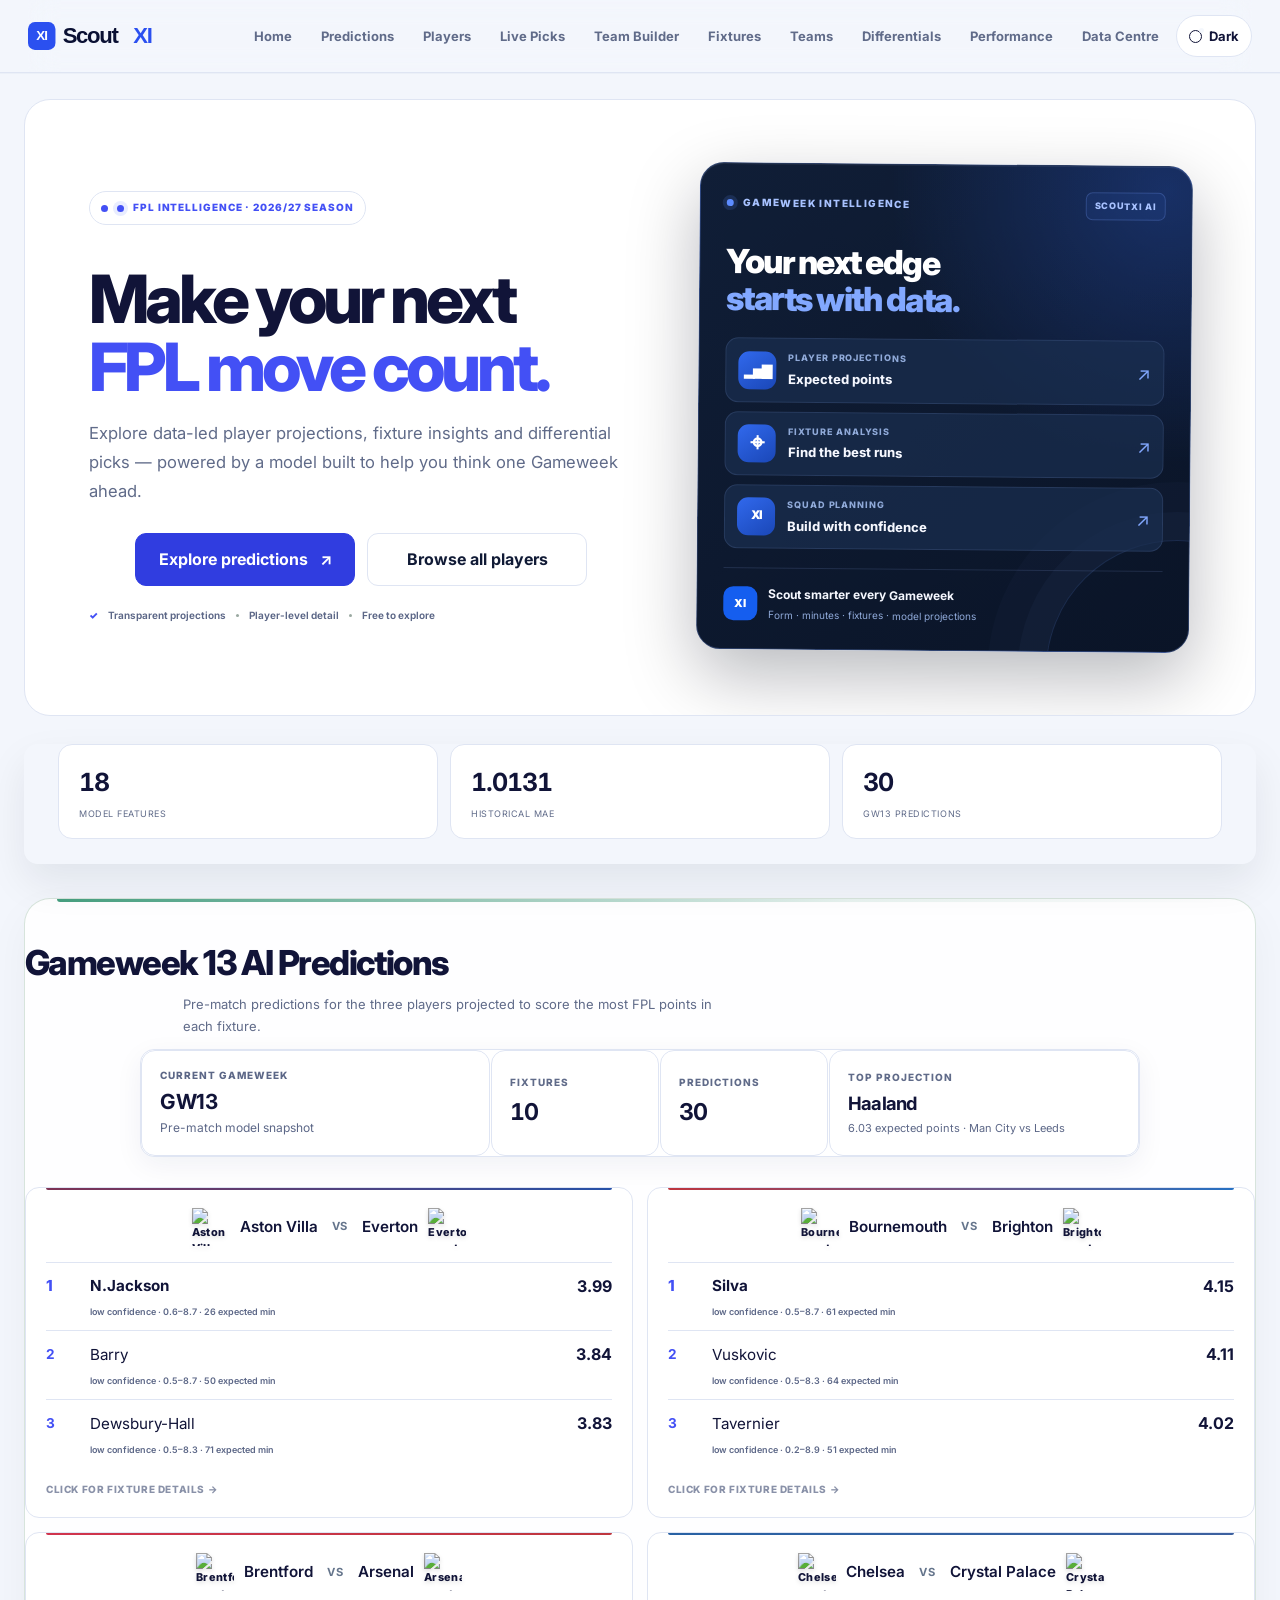
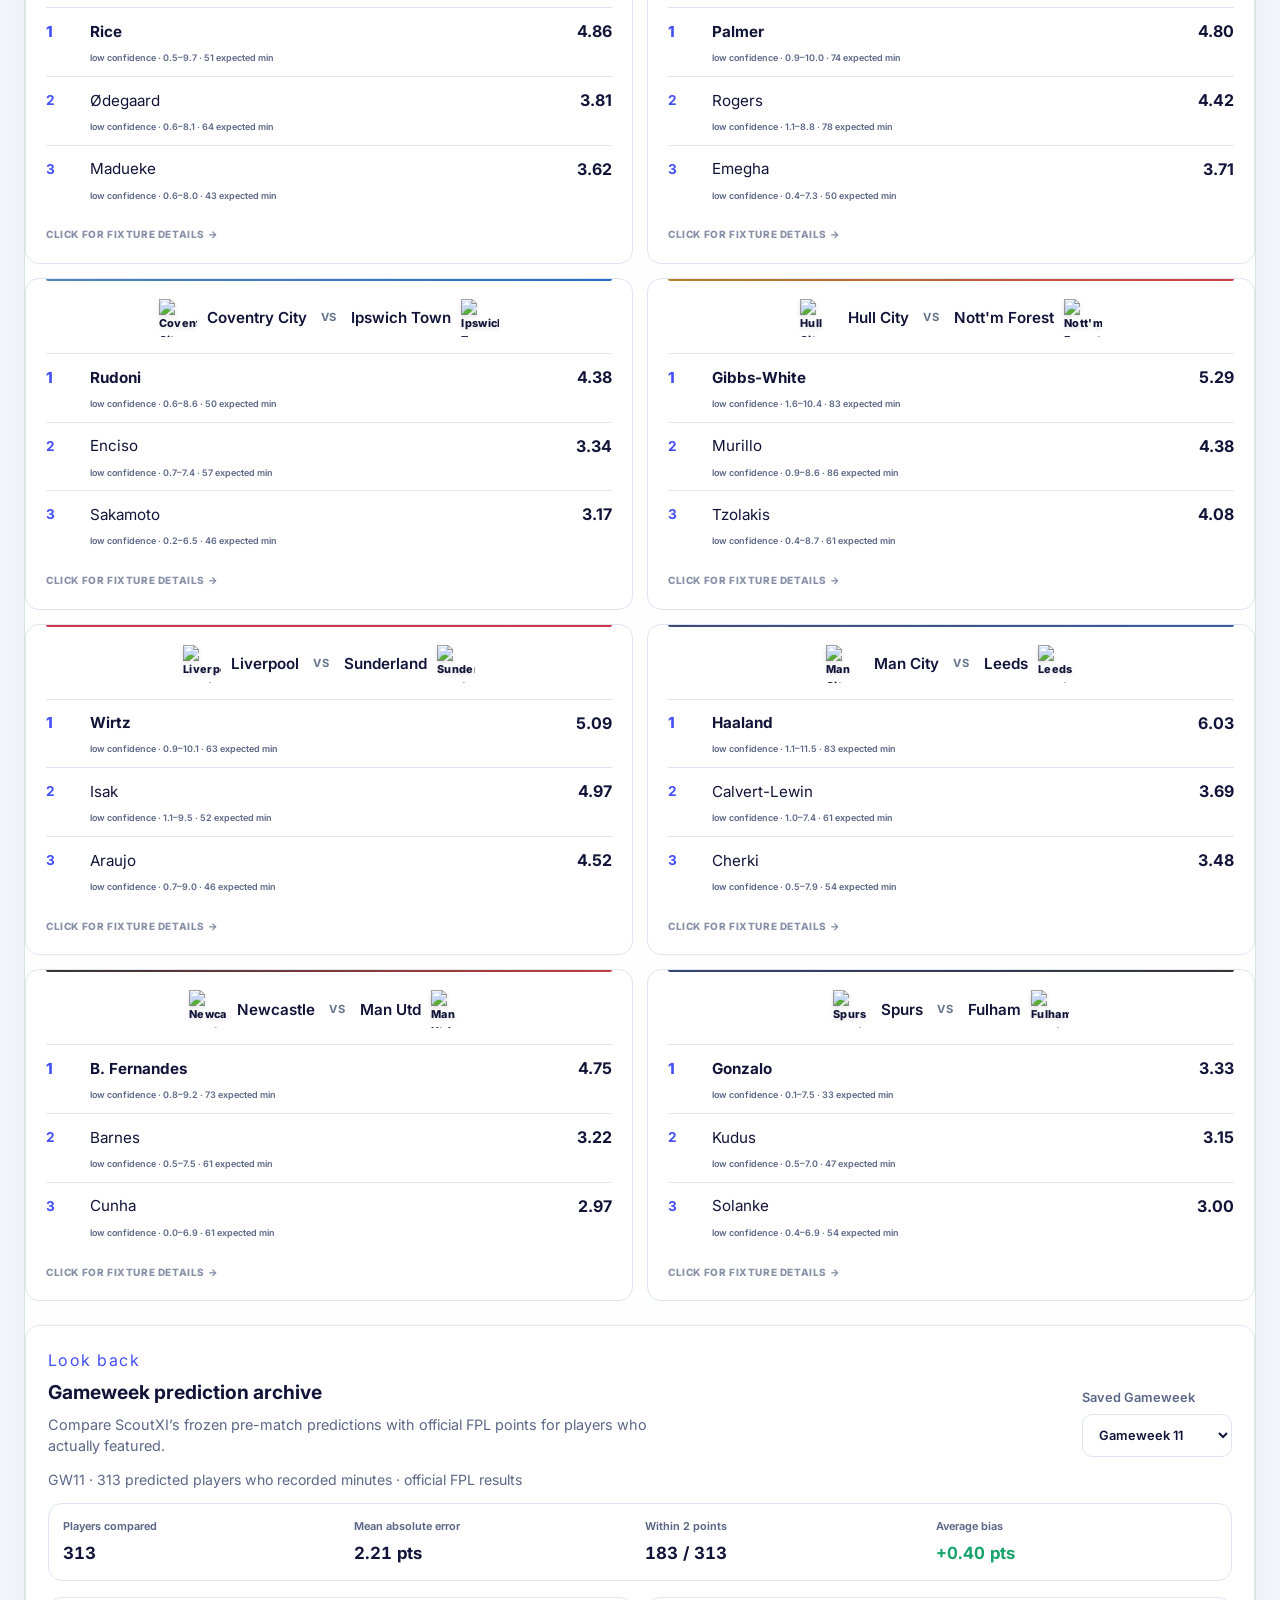
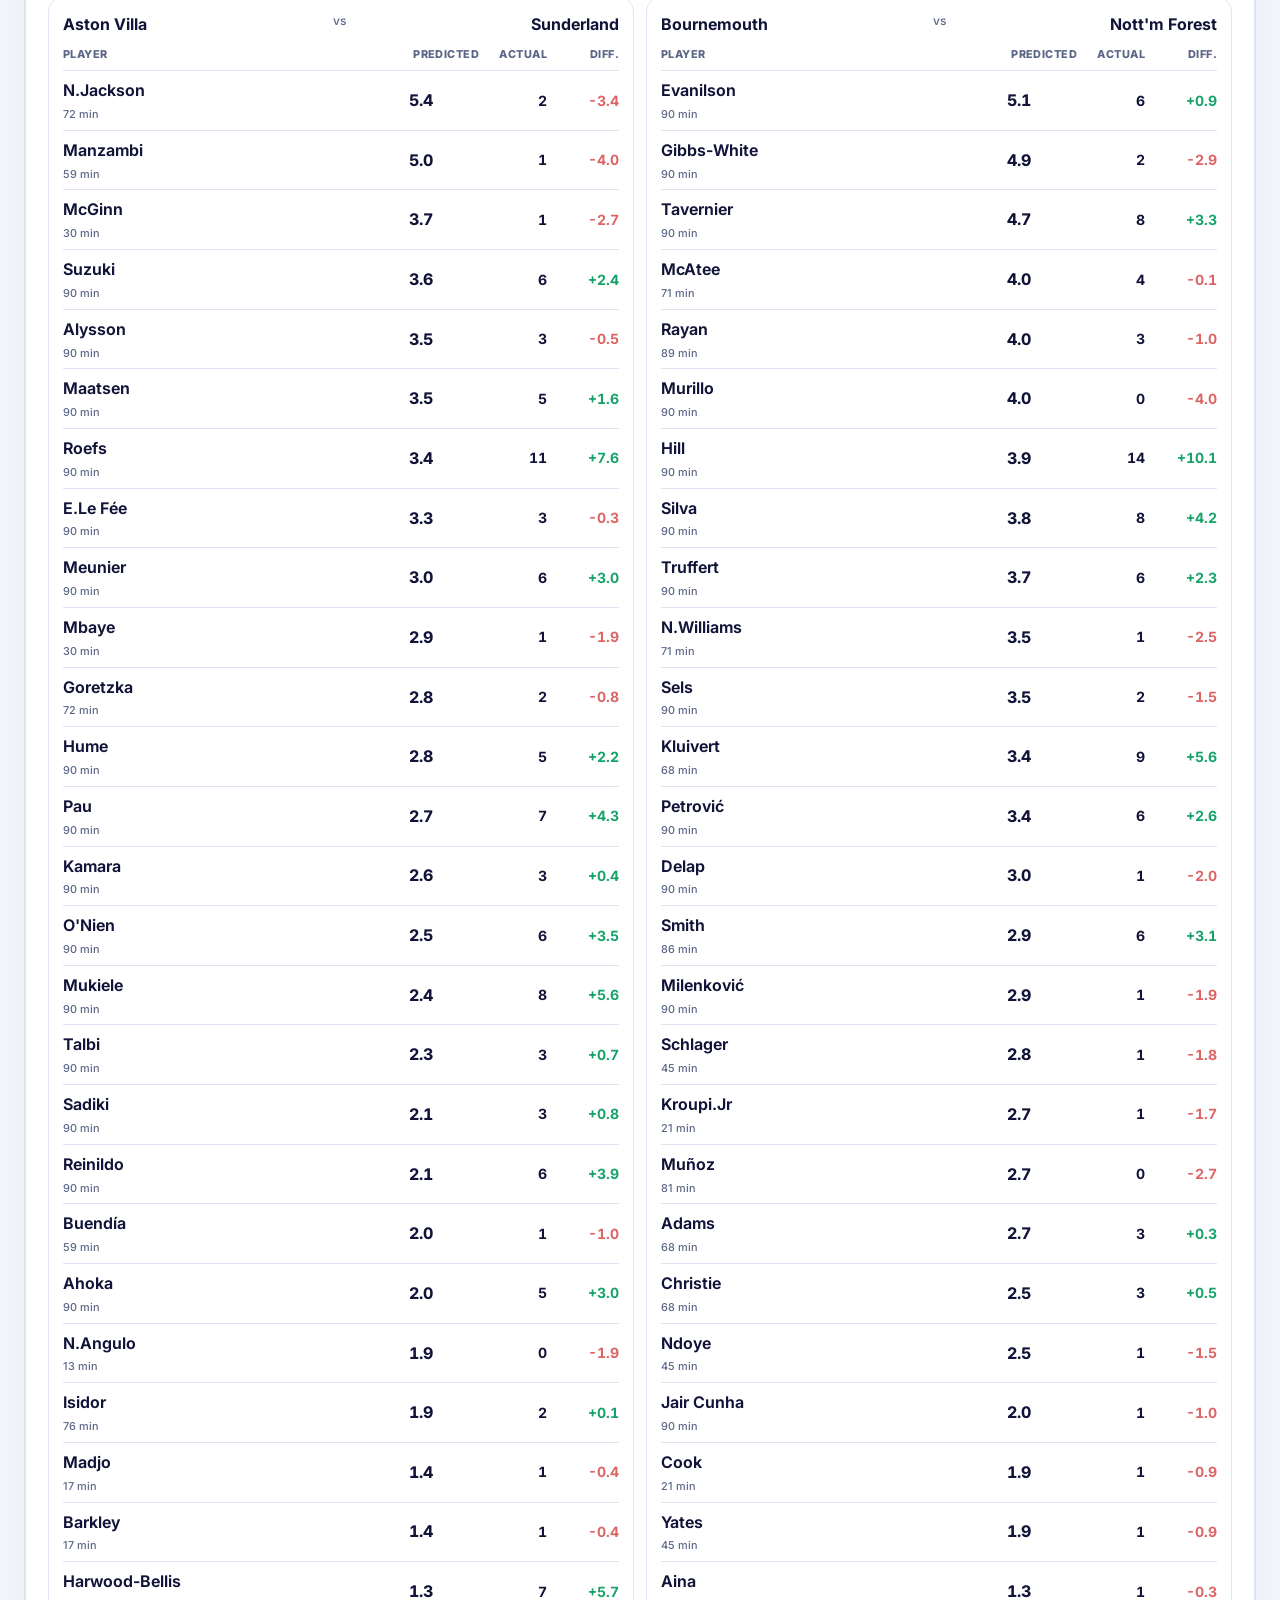
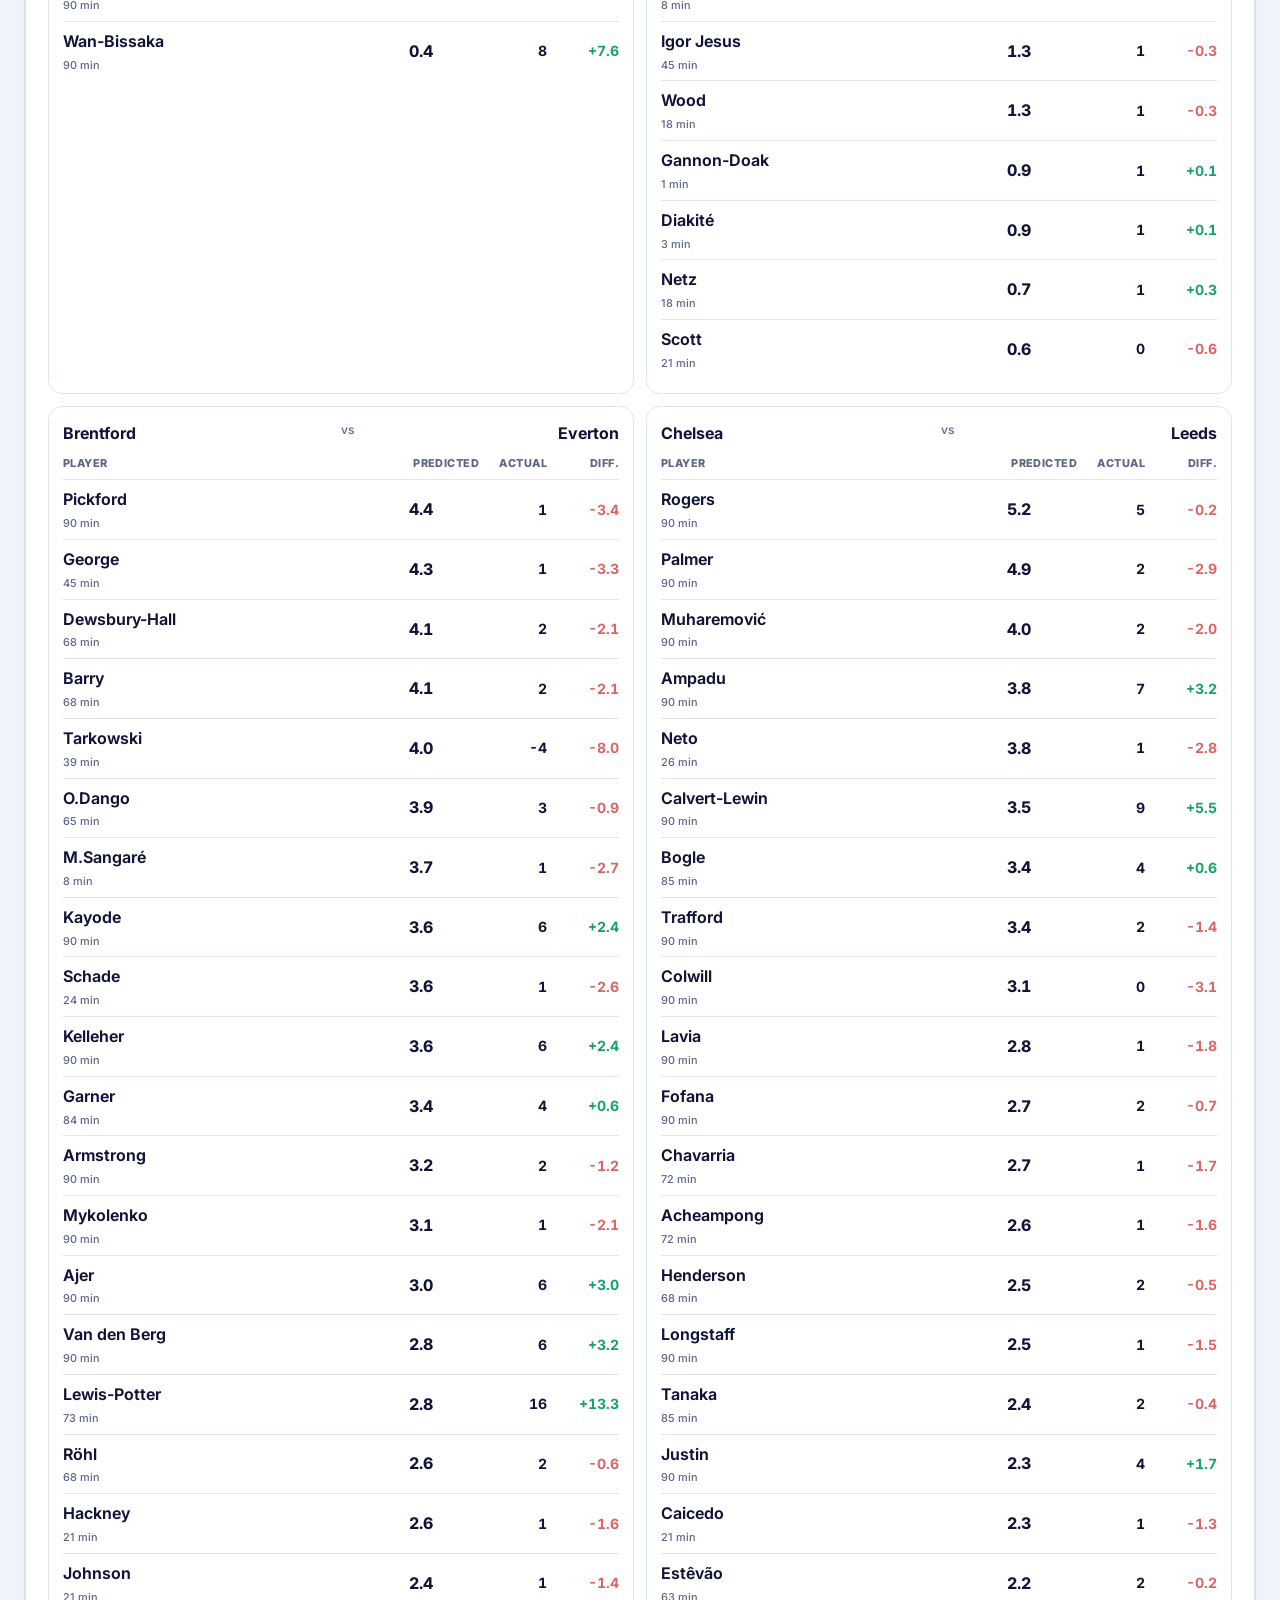
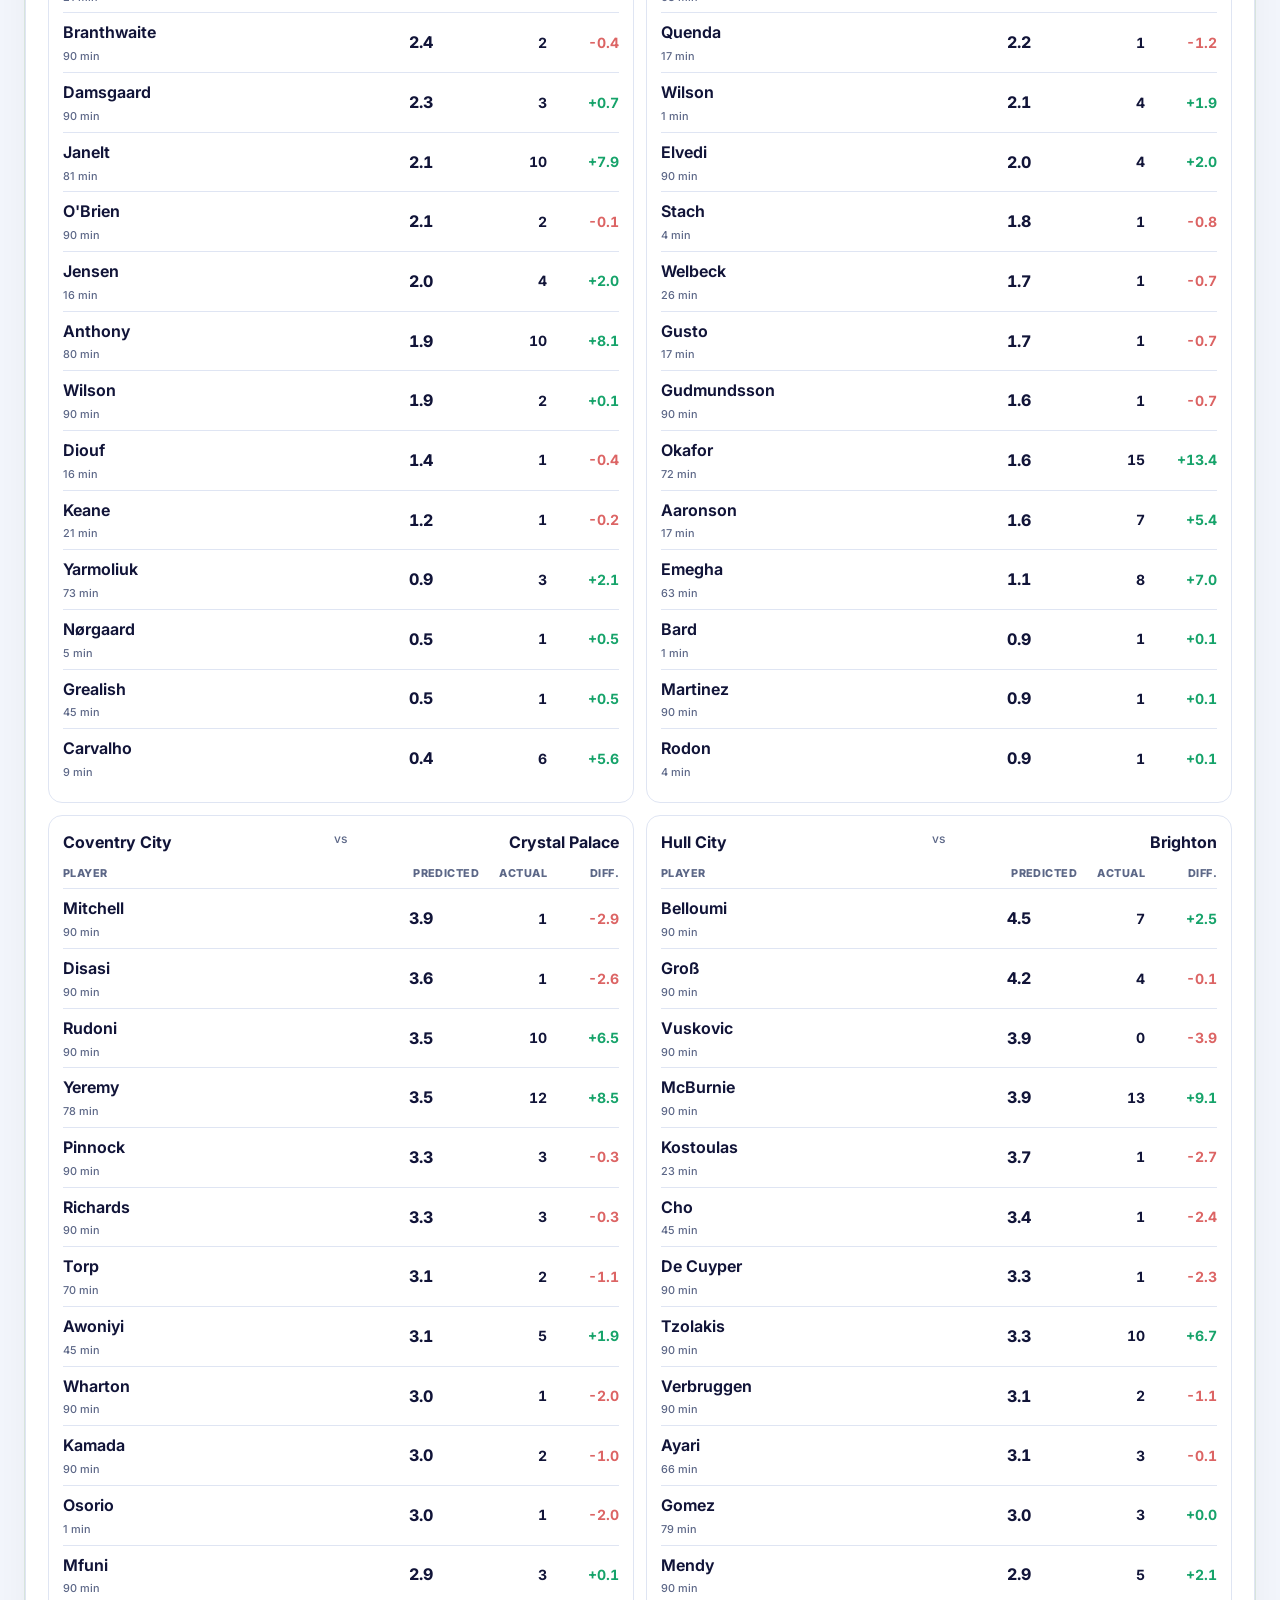
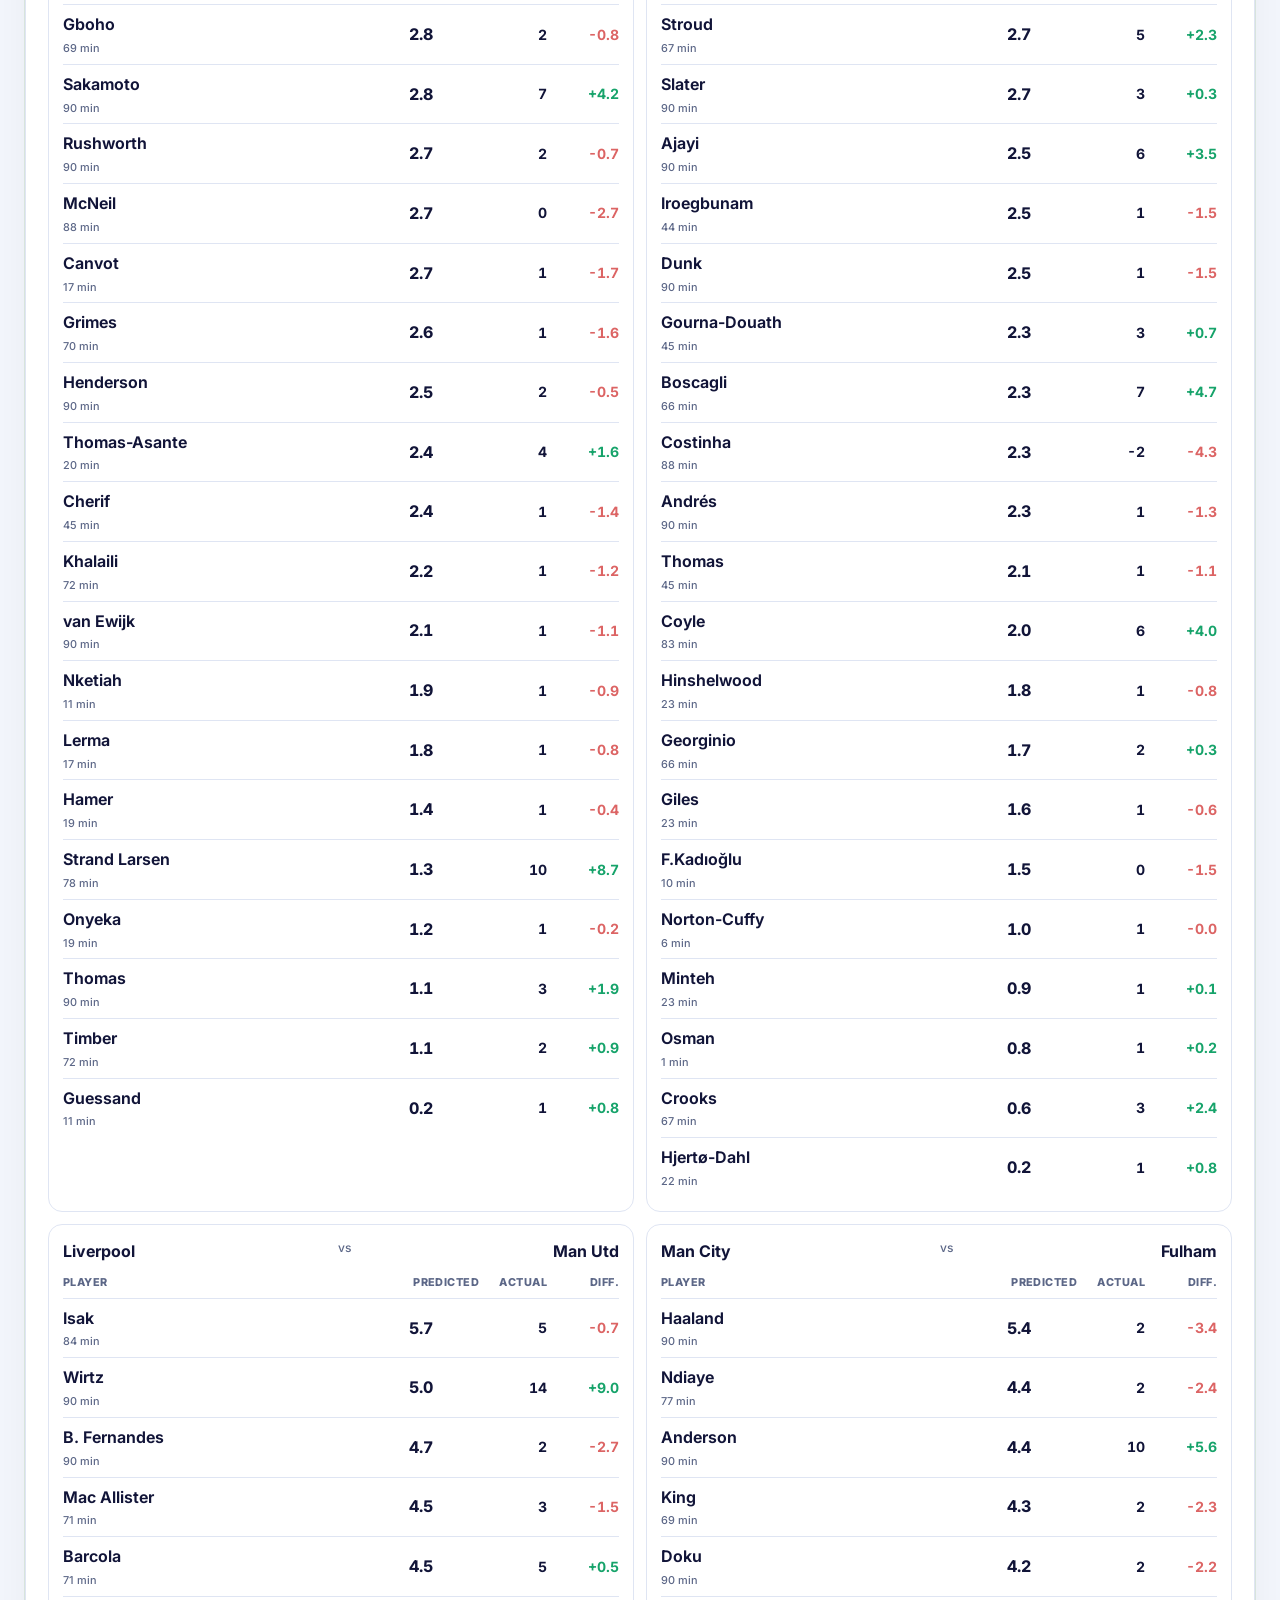
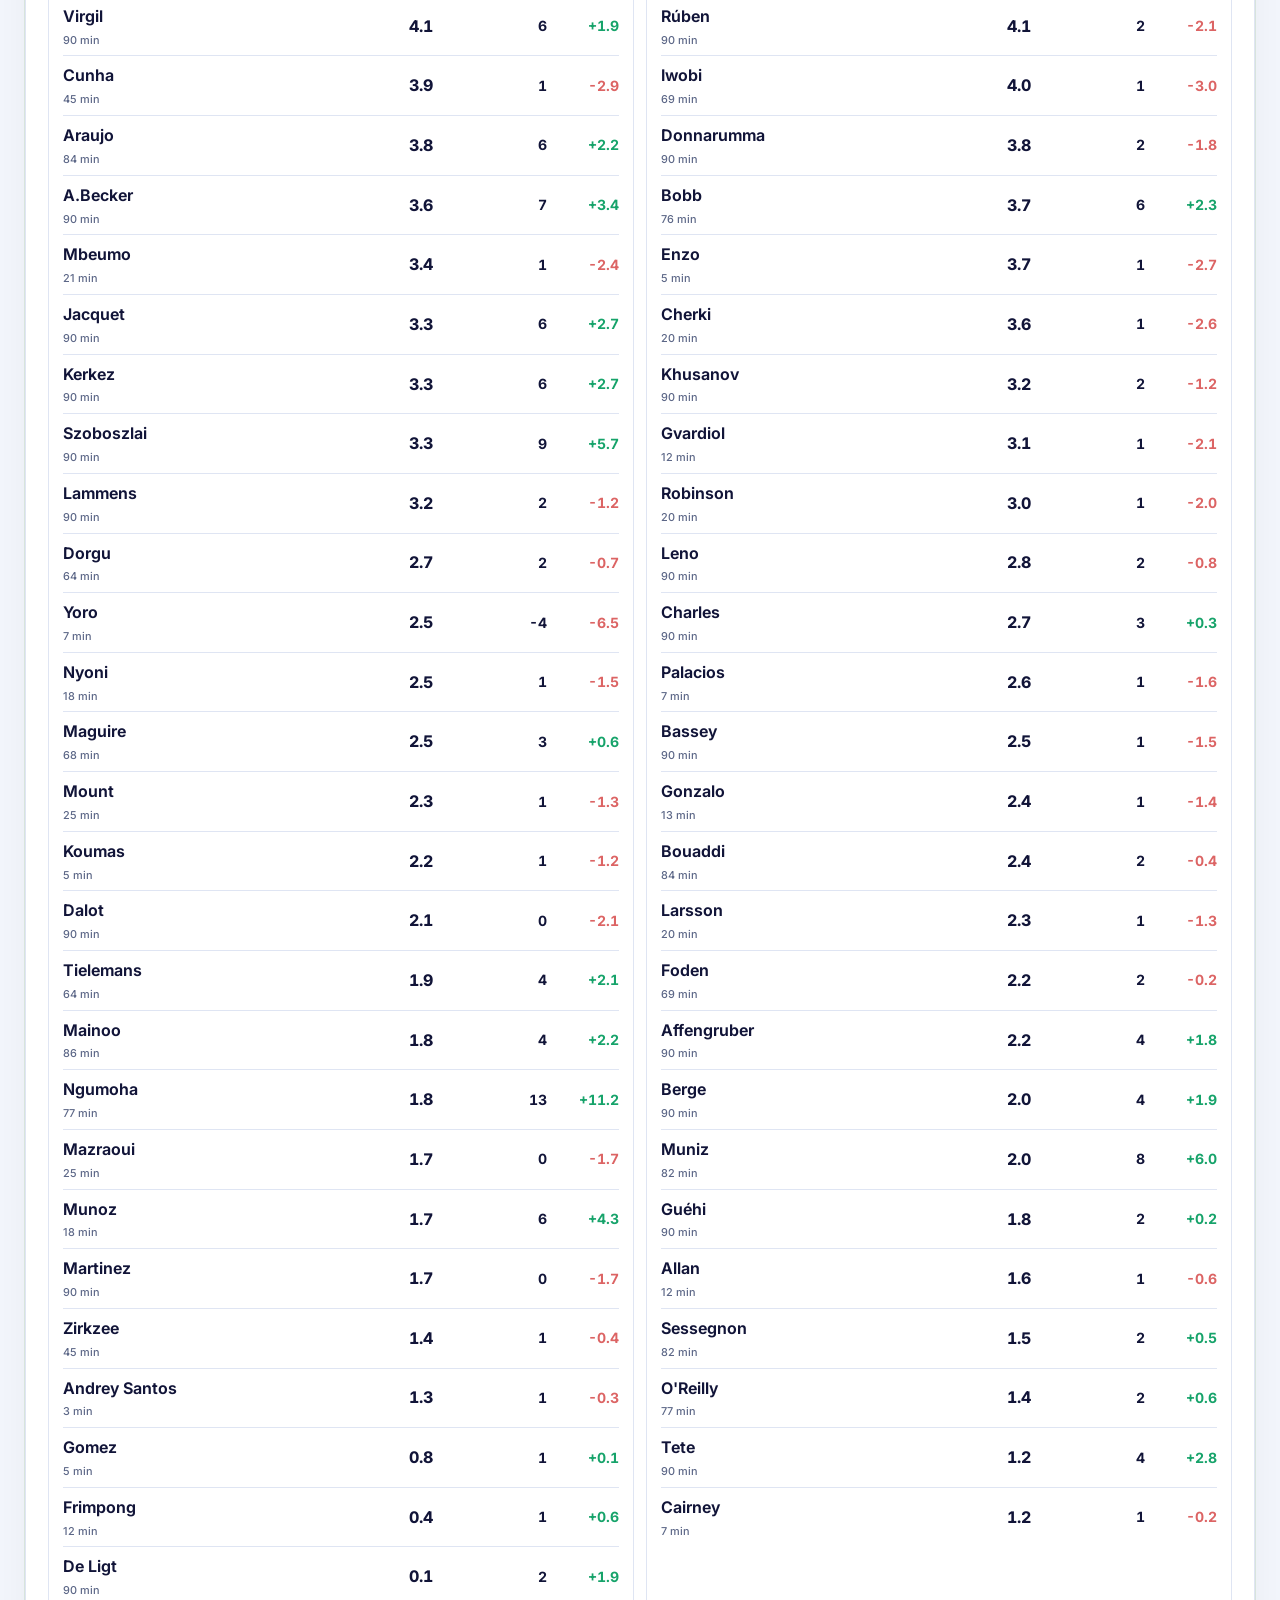
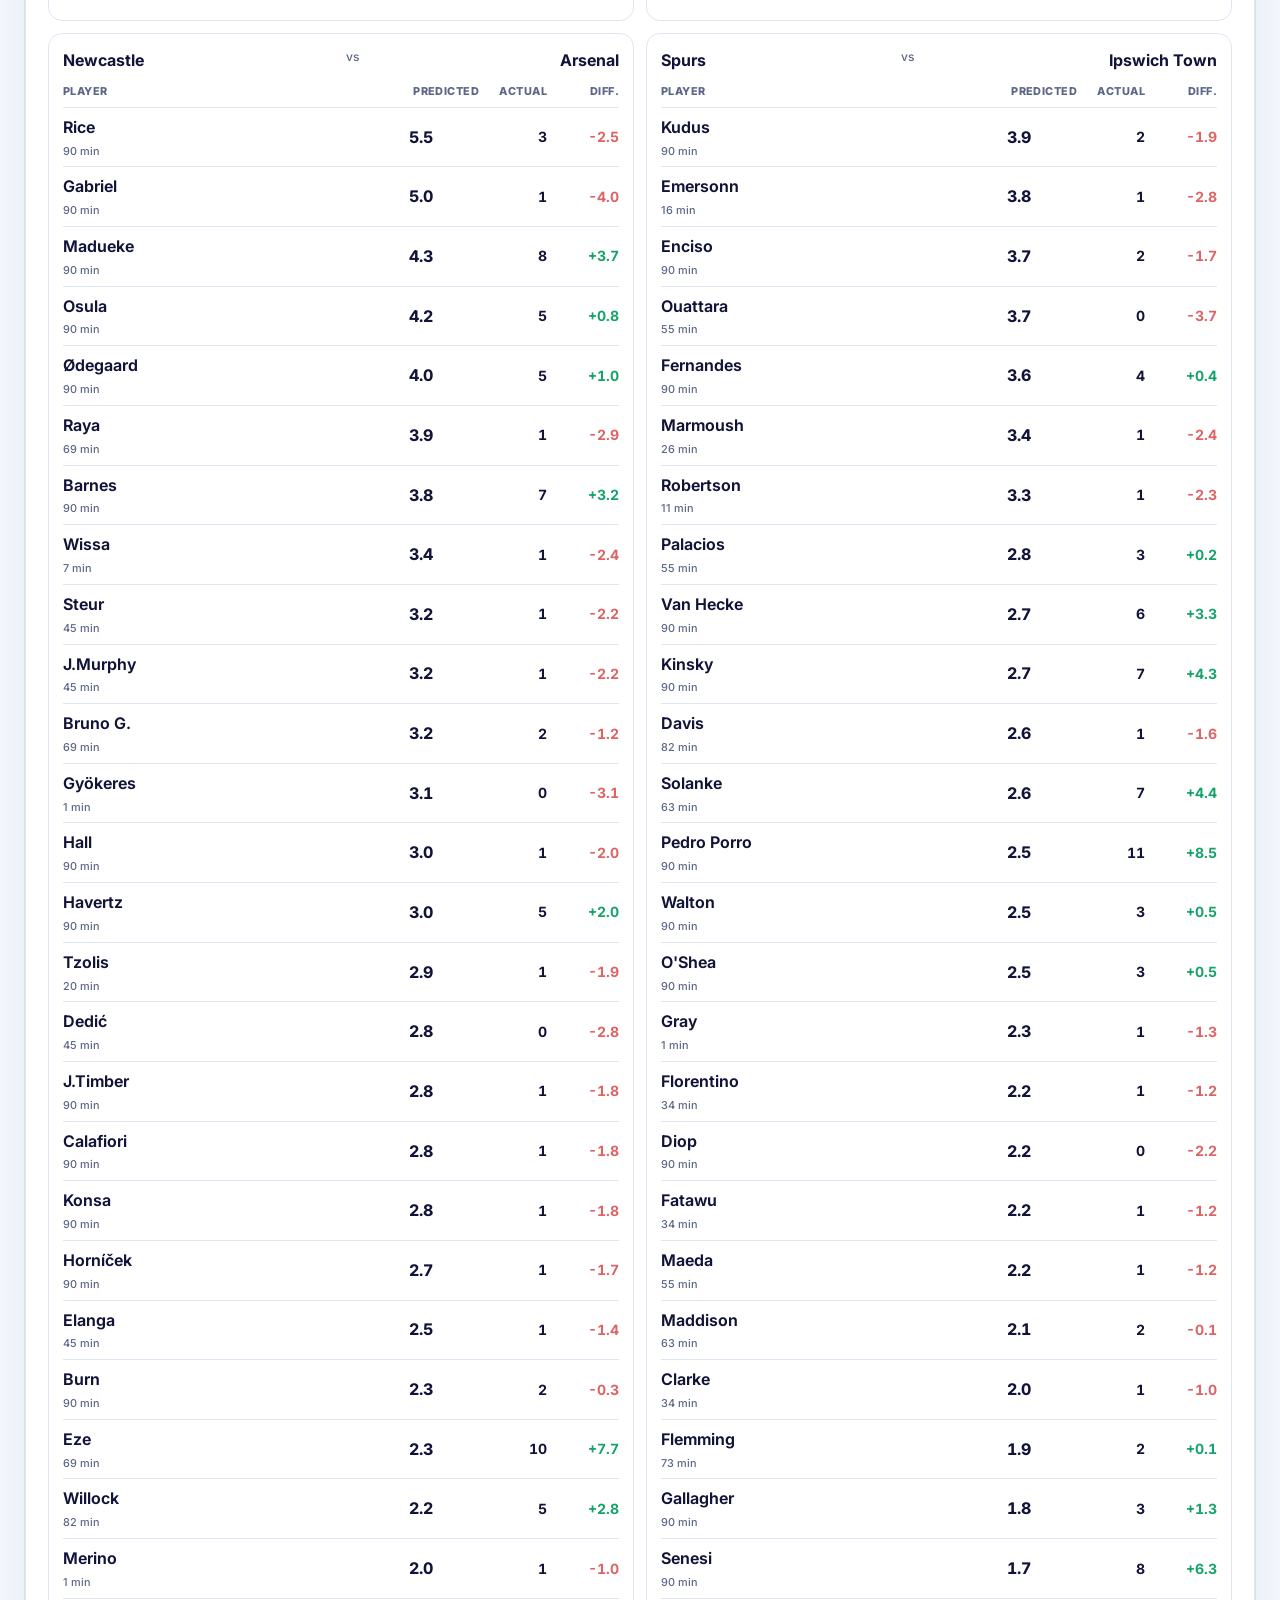
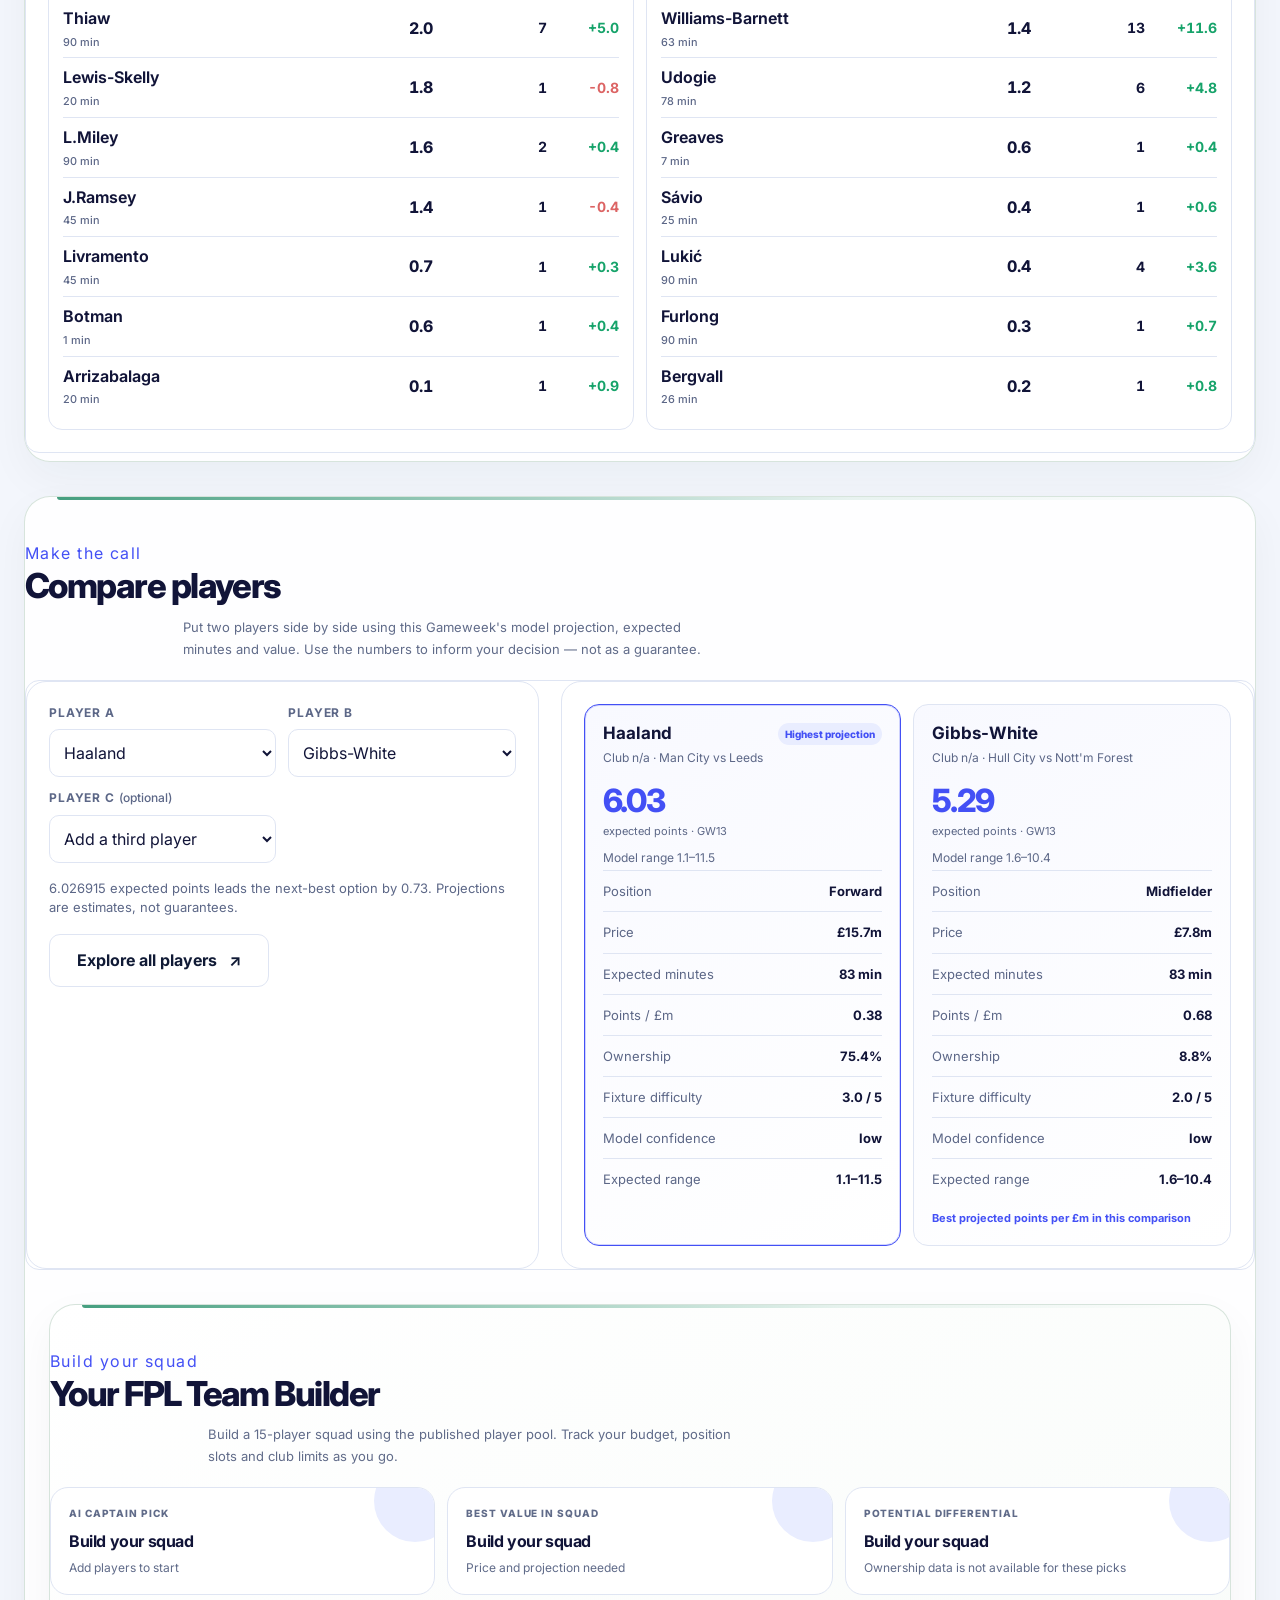
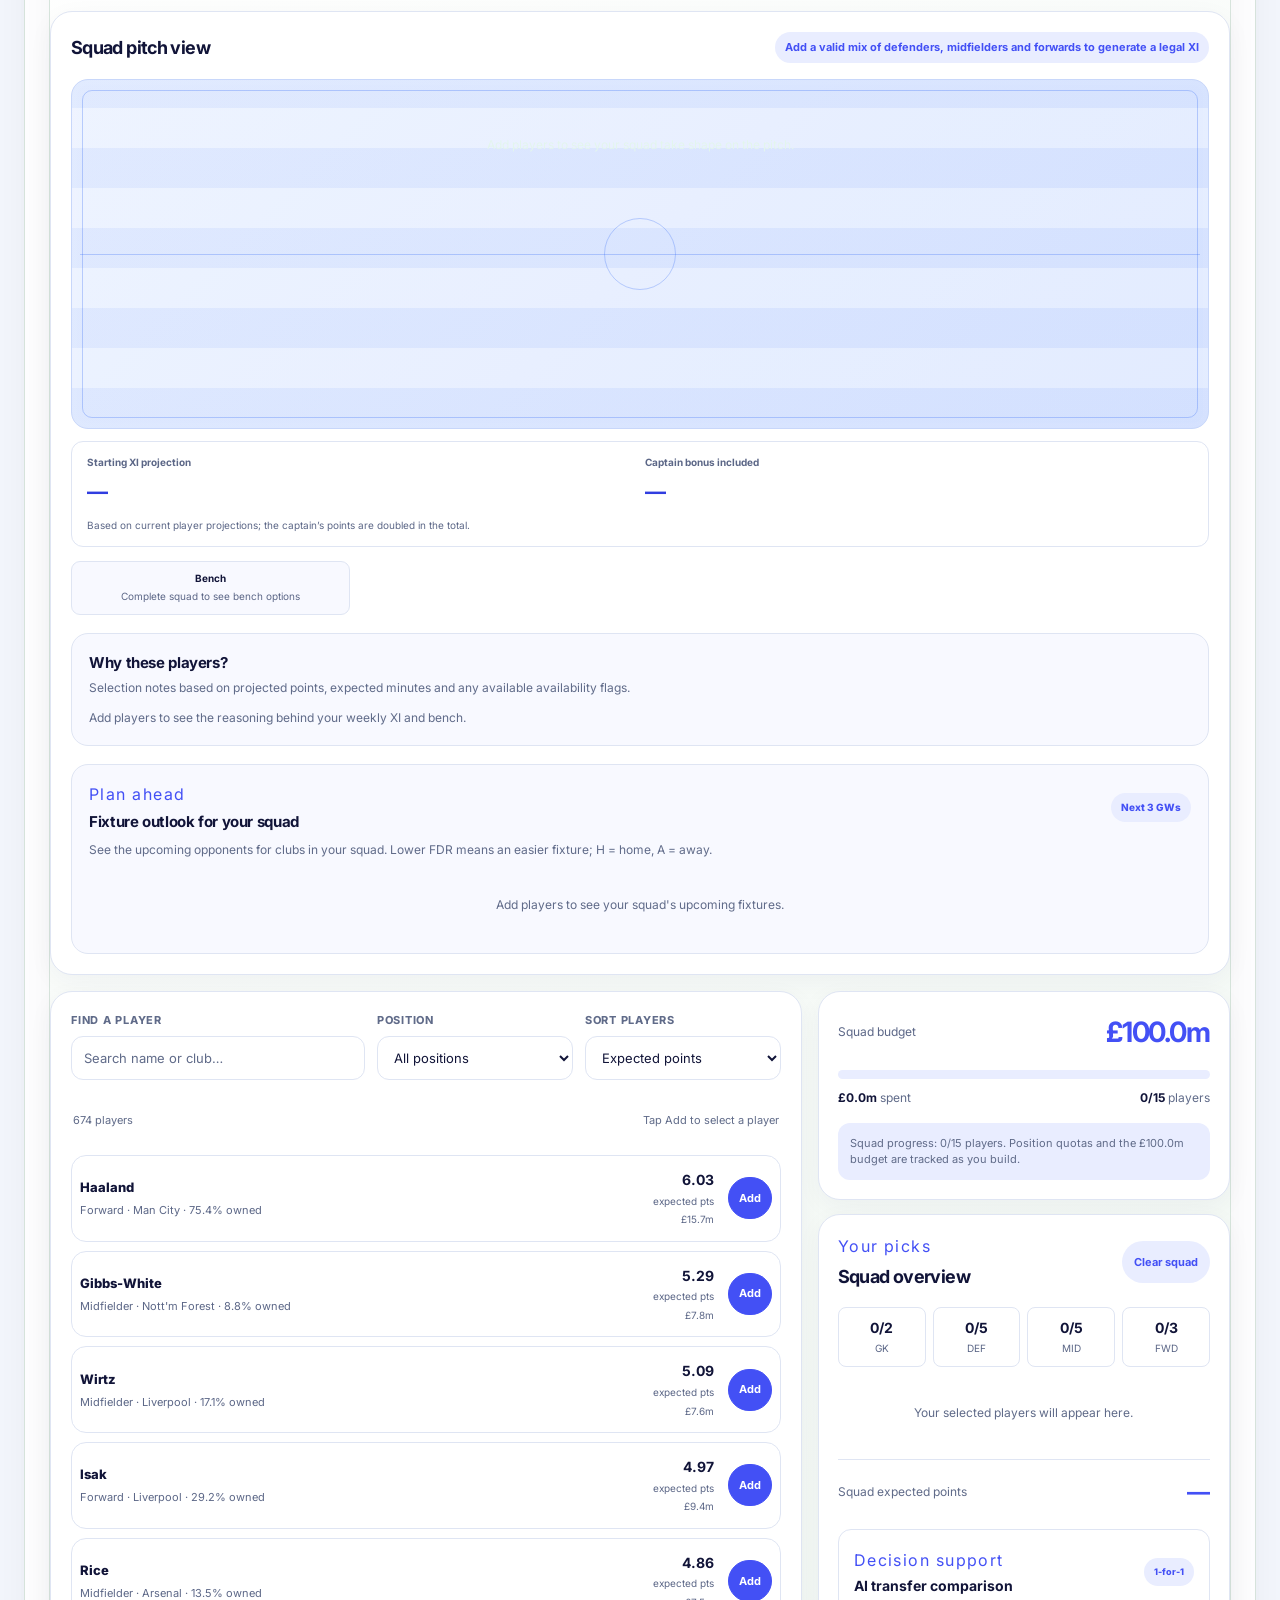
==== commit a489851c: "Update Gameweek 13 predictions and player data" ====
--- a/index.html
+++ b/index.html
@@ -2417,11 +2417,11 @@
         </div>
         <div class="differential-grid" id="differential-container">
             <!-- DIFFERENTIAL_CARDS_START -->
-            <a class="differential-card" style="--differential-team-colour:#b3121d" href="player.html?player=Rayan"><span class="differential-rank">01</span><div class="differential-card-content"><div class="differential-card-head"><div><strong>Rayan</strong><span class="differential-meta">Midfielder · Bournemouth</span></div><span class="differential-team">BOU</span></div><div class="differential-projection"><span>Model projection</span><strong>4.64</strong></div><div class="differential-secondary"><span>2.4% owned</span><span>£6.3</span></div><p class="differential-fixture">Bournemouth vs Brighton</p><div class="differential-score">Differential score · 4.53</div></div></a>
-            <a class="differential-card" style="--differential-team-colour:#c81d25" href="player.html?player=Murillo"><span class="differential-rank">02</span><div class="differential-card-content"><div class="differential-card-head"><div><strong>Murillo</strong><span class="differential-meta">Defender · Nott&#x27;m Forest</span></div><span class="differential-team">NFO</span></div><div class="differential-projection"><span>Model projection</span><strong>4.60</strong></div><div class="differential-secondary"><span>1.9% owned</span><span>£5.5</span></div><p class="differential-fixture">Hull City at Nott&#x27;m Forest</p><div class="differential-score">Differential score · 4.51</div></div></a>
-            <a class="differential-card" style="--differential-team-colour:#670e36" href="player.html?player=Manzambi"><span class="differential-rank">03</span><div class="differential-card-content"><div class="differential-card-head"><div><strong>Manzambi</strong><span class="differential-meta">Midfielder · Aston Villa</span></div><span class="differential-team">AVL</span></div><div class="differential-projection"><span>Model projection</span><strong>4.81</strong></div><div class="differential-secondary"><span>8.7% owned</span><span>£6.2</span></div><p class="differential-fixture">Aston Villa vs Everton</p><div class="differential-score">Differential score · 4.39</div></div></a>
-            <a class="differential-card" style="--differential-team-colour:#b91c1c" href="player.html?player=Cunha"><span class="differential-rank">04</span><div class="differential-card-content"><div class="differential-card-head"><div><strong>Cunha</strong><span class="differential-meta">Midfielder · Man Utd</span></div><span class="differential-team">MUN</span></div><div class="differential-projection"><span>Model projection</span><strong>4.64</strong></div><div class="differential-secondary"><span>5.5% owned</span><span>£7.8</span></div><p class="differential-fixture">Newcastle at Man Utd</p><div class="differential-score">Differential score · 4.39</div></div></a>
-            <a class="differential-card" style="--differential-team-colour:#c81d25" href="player.html?player=Gibbs-White"><span class="differential-rank">05</span><div class="differential-card-content"><div class="differential-card-head"><div><strong>Gibbs-White</strong><span class="differential-meta">Midfielder · Nott&#x27;m Forest</span></div><span class="differential-team">NFO</span></div><div class="differential-projection"><span>Model projection</span><strong>4.70</strong></div><div class="differential-secondary"><span>8.7% owned</span><span>£7.8</span></div><p class="differential-fixture">Hull City at Nott&#x27;m Forest</p><div class="differential-score">Differential score · 4.29</div></div></a>
+            <a class="differential-card" style="--differential-team-colour:#c81d25" href="player.html?player=Gibbs-White"><span class="differential-rank">01</span><div class="differential-card-content"><div class="differential-card-head"><div><strong>Gibbs-White</strong><span class="differential-meta">Midfielder · Nott&#x27;m Forest</span></div><span class="differential-team">NFO</span></div><div class="differential-projection"><span>Model projection</span><strong>5.29</strong></div><div class="differential-secondary"><span>8.8% owned</span><span>£7.8</span></div><p class="differential-fixture">Hull City at Nott&#x27;m Forest</p><div class="differential-score">Differential score · 4.83</div></div></a>
+            <a class="differential-card" style="--differential-team-colour:#c81d25" href="player.html?player=Murillo"><span class="differential-rank">02</span><div class="differential-card-content"><div class="differential-card-head"><div><strong>Murillo</strong><span class="differential-meta">Defender · Nott&#x27;m Forest</span></div><span class="differential-team">NFO</span></div><div class="differential-projection"><span>Model projection</span><strong>4.38</strong></div><div class="differential-secondary"><span>1.9% owned</span><span>£5.5</span></div><p class="differential-fixture">Hull City at Nott&#x27;m Forest</p><div class="differential-score">Differential score · 4.30</div></div></a>
+            <a class="differential-card" style="--differential-team-colour:#2f6fae" href="player.html?player=Rudoni"><span class="differential-rank">03</span><div class="differential-card-content"><div class="differential-card-head"><div><strong>Rudoni</strong><span class="differential-meta">Midfielder · Coventry City</span></div><span class="differential-team">COV</span></div><div class="differential-projection"><span>Model projection</span><strong>4.38</strong></div><div class="differential-secondary"><span>2.1% owned</span><span>£5.0</span></div><p class="differential-fixture">Coventry City vs Ipswich Town</p><div class="differential-score">Differential score · 4.29</div></div></a>
+            <a class="differential-card" style="--differential-team-colour:#c8102e" href="player.html?player=Araujo"><span class="differential-rank">04</span><div class="differential-card-content"><div class="differential-card-head"><div><strong>Araujo</strong><span class="differential-meta">Defender · Liverpool</span></div><span class="differential-team">LIV</span></div><div class="differential-projection"><span>Model projection</span><strong>4.52</strong></div><div class="differential-secondary"><span>5.3% owned</span><span>£5.5</span></div><p class="differential-fixture">Liverpool vs Sunderland</p><div class="differential-score">Differential score · 4.28</div></div></a>
+            <a class="differential-card" style="--differential-team-colour:#b3121d" href="player.html?player=Silva"><span class="differential-rank">05</span><div class="differential-card-content"><div class="differential-card-head"><div><strong>Silva</strong><span class="differential-meta">Defender · Bournemouth</span></div><span class="differential-team">BOU</span></div><div class="differential-projection"><span>Model projection</span><strong>4.15</strong></div><div class="differential-secondary"><span>4.4% owned</span><span>£5.1</span></div><p class="differential-fixture">Bournemouth vs Brighton</p><div class="differential-score">Differential score · 3.97</div></div></a>
                         <!-- DIFFERENTIAL_CARDS_END -->
         </div>
     </section>
